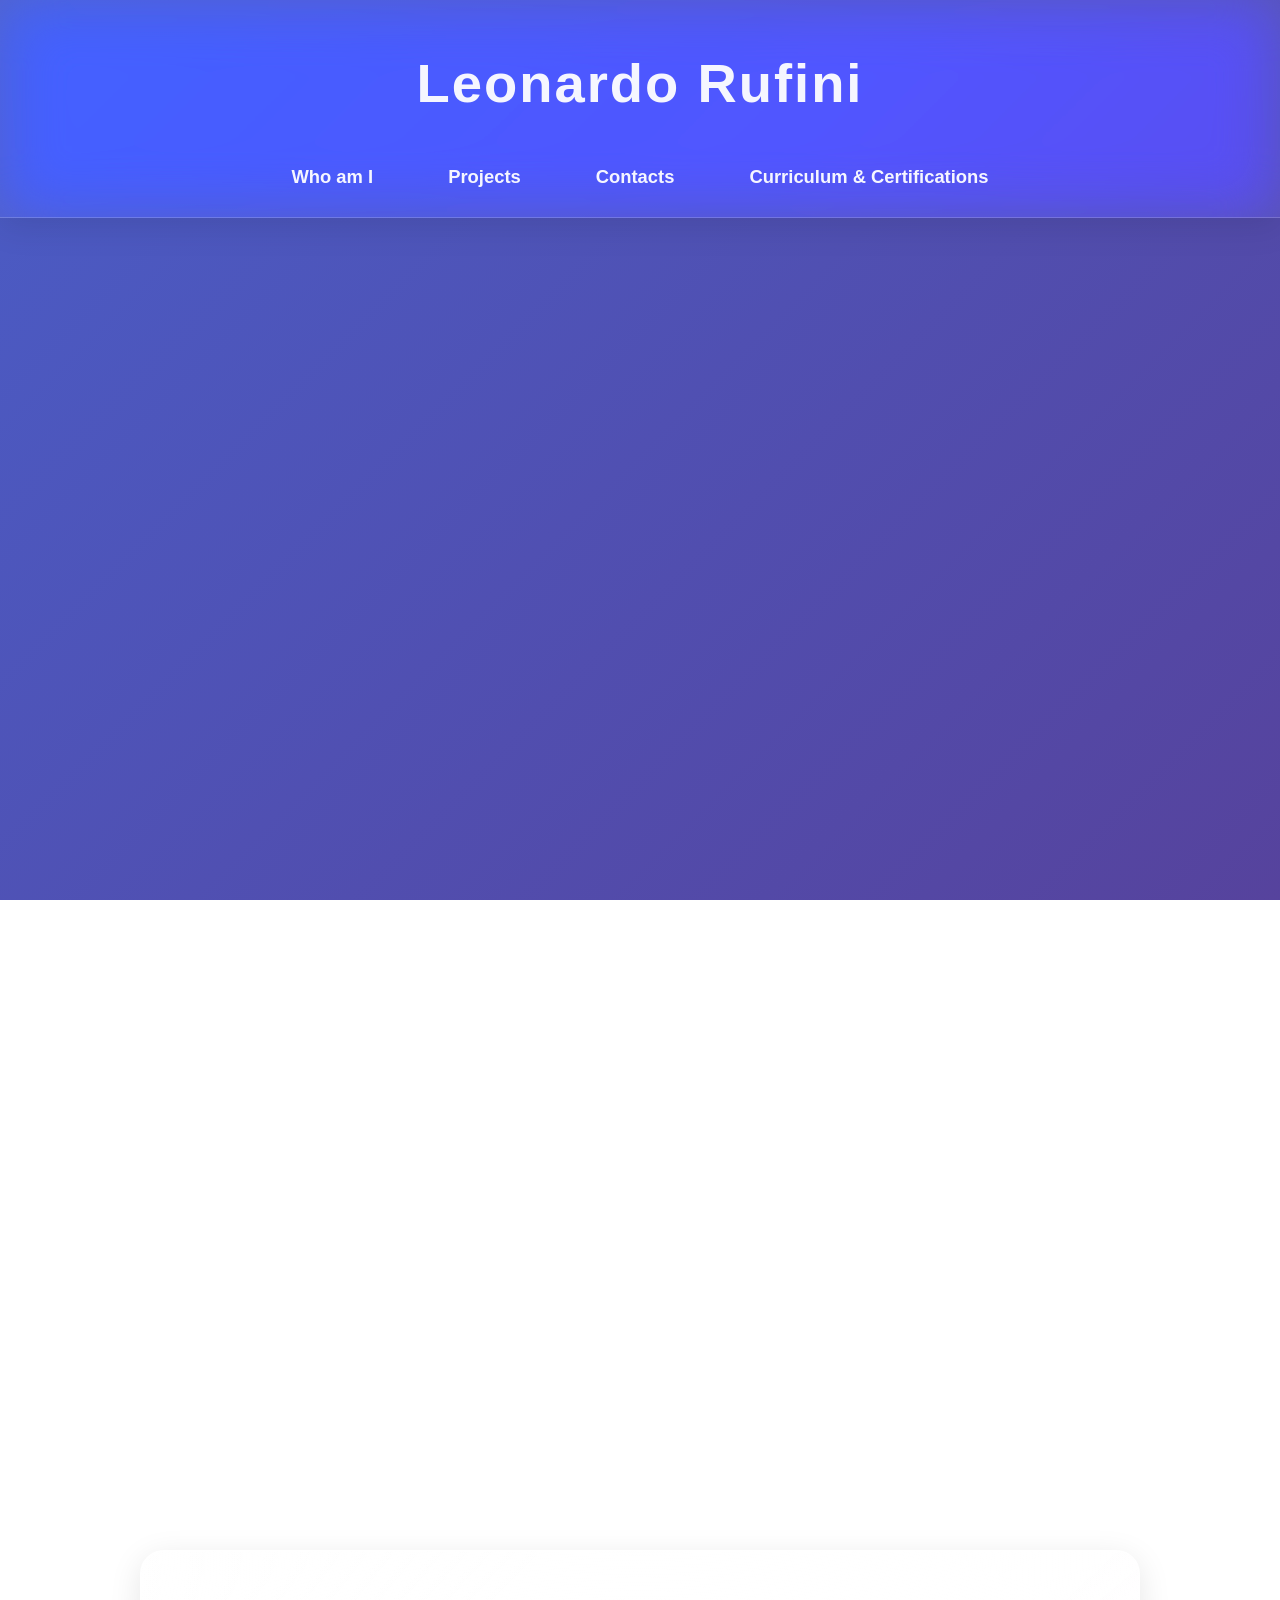
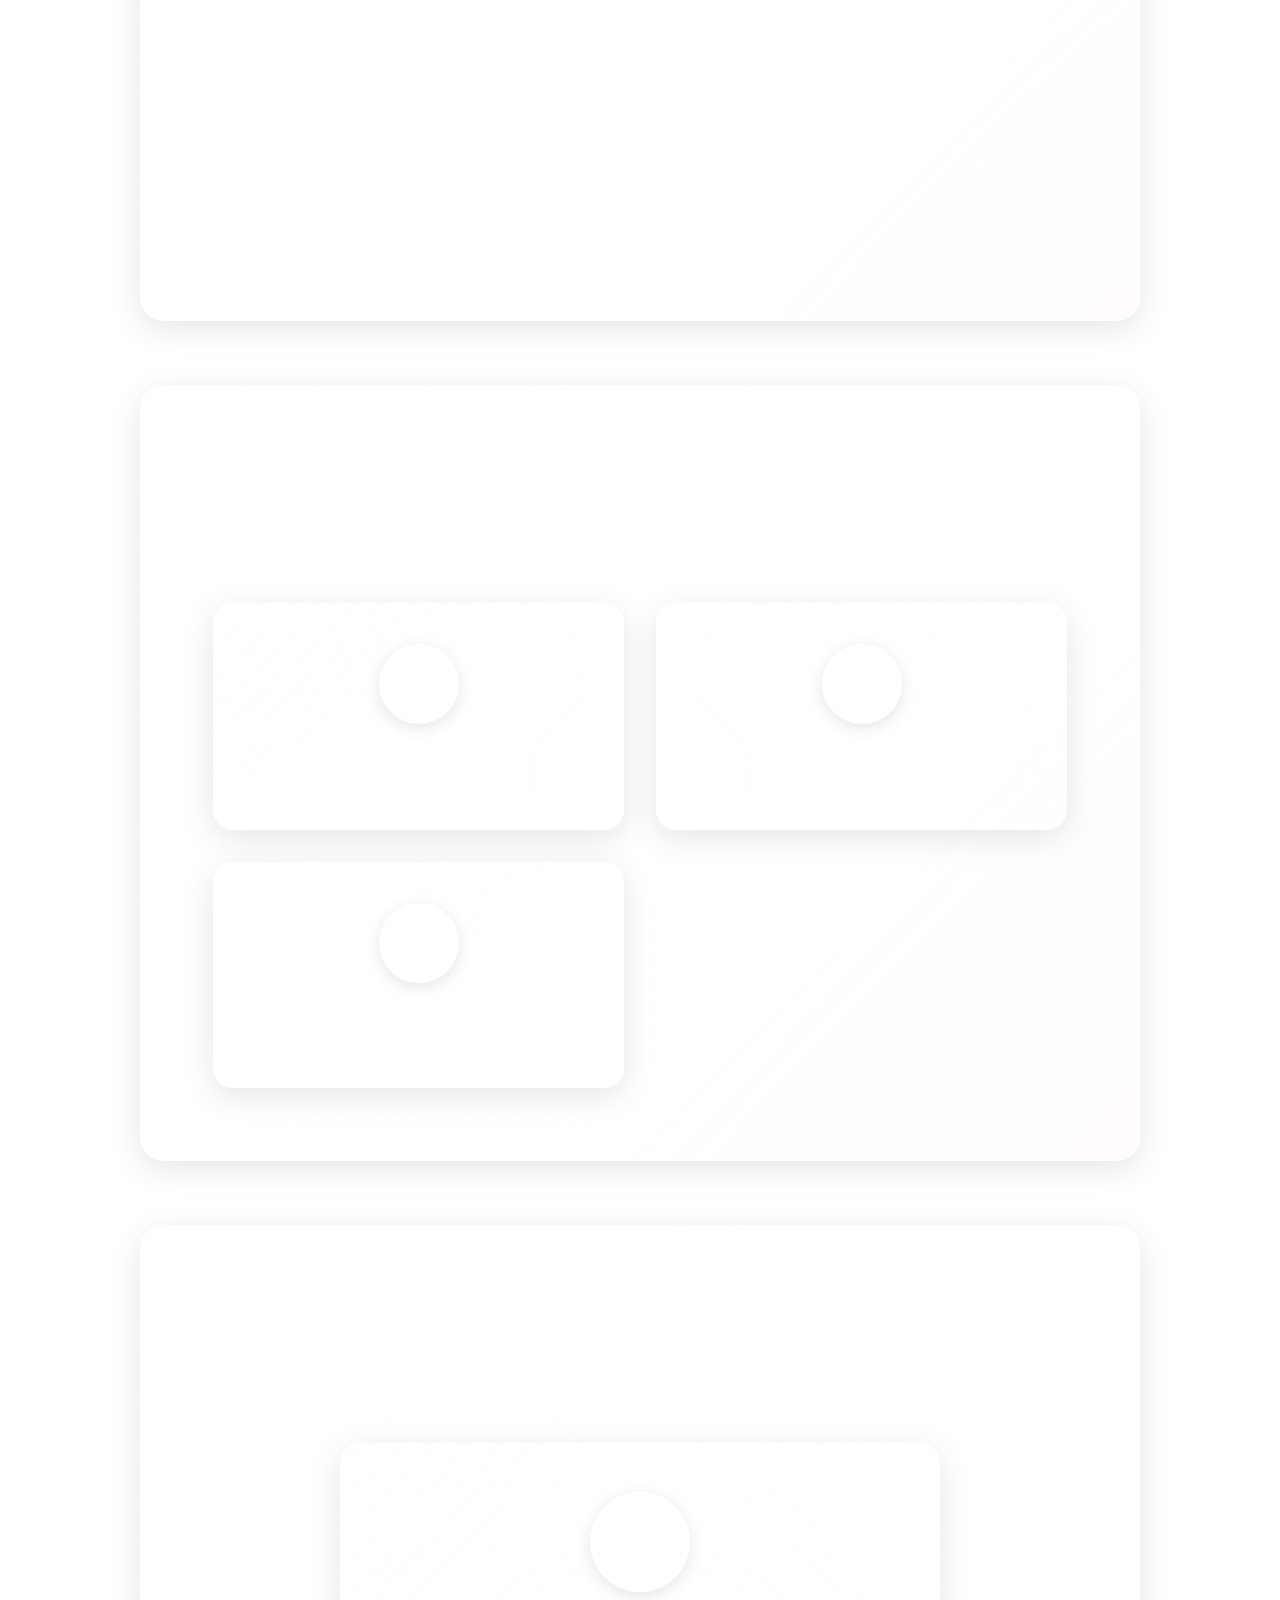
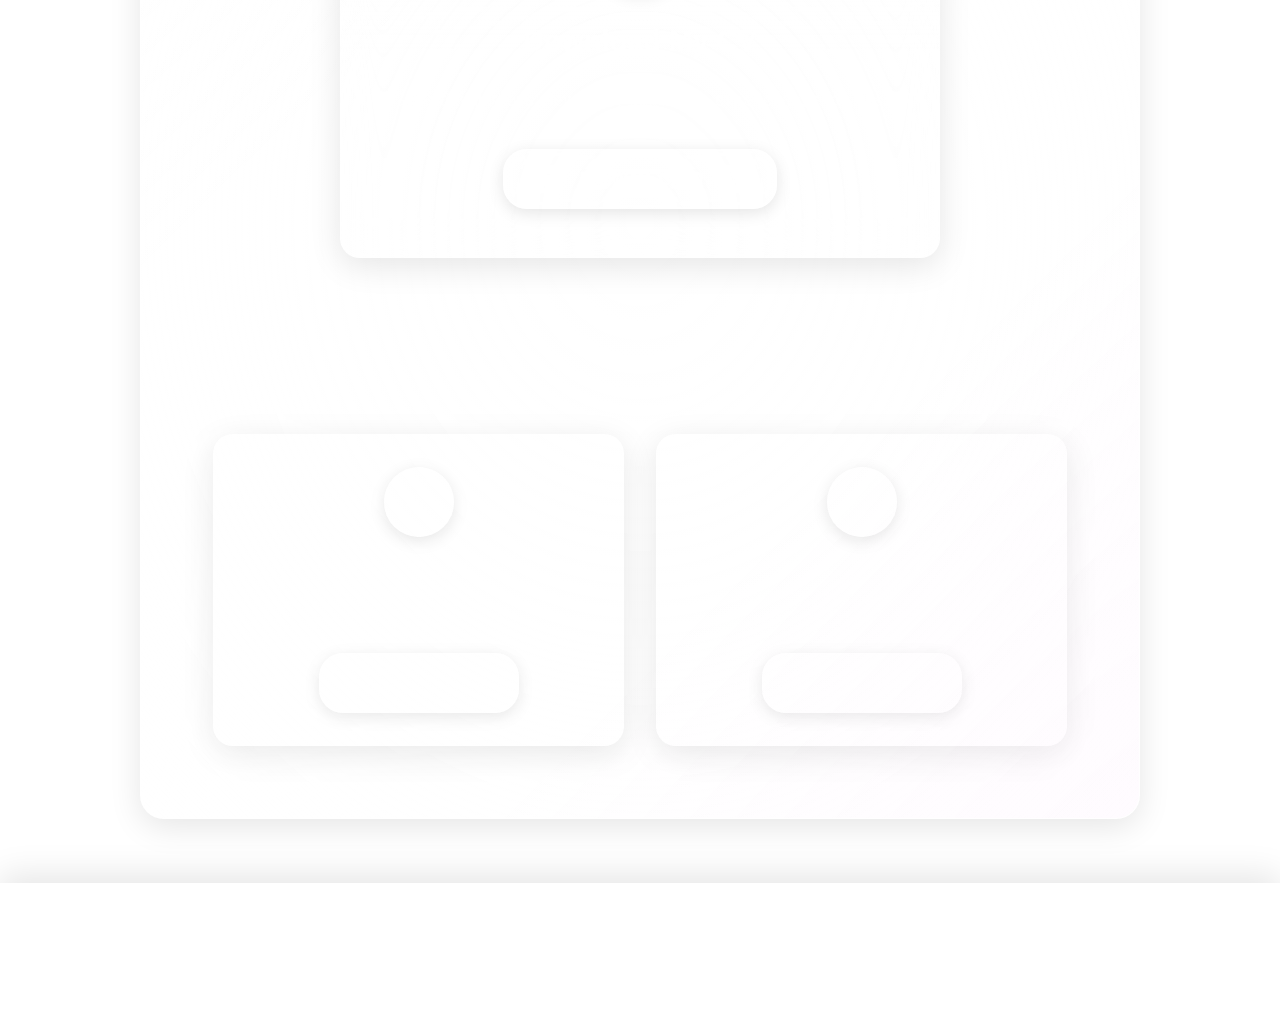
==== index.html @ 66ac9eba "Added website icon." ====
<!DOCTYPE html>
<html lang="it">
<head>
  <meta charset="UTF-8">
  <meta name="viewport" content="width=device-width, initial-scale=1.0">
  <title>Leonardo Rufini</title>
  <link rel="icon" href="./file/Icon.png">
  <!-- Font da Google -->
  <link href="https://fonts.googleapis.com/css2?family=Roboto+Mono:wght@400;500;700&family=Poppins:wght@400;600;700&display=swap" rel="stylesheet">
  <!-- Font Awesome for Icons -->
  <link rel="stylesheet" href="https://cdnjs.cloudflare.com/ajax/libs/font-awesome/6.0.0-beta3/css/all.min.css">



  <!-- Inline CSS -->
  <style>
    /* Apple Liquid Glass Theme CSS Variables */
    :root {
     /* Background gradient - soft blue to purple like iOS */
     --primary-bg: linear-gradient(135deg, #667eea 0%, #764ba2 50%, #f093fb 100%);
     --secondary-bg: rgba(255, 255, 255, 0.1);
     --section-bg: rgba(255, 255, 255, 0.08);
     --card-bg: rgba(255, 255, 255, 0.12);
     --accent-color: rgba(255, 255, 255, 0.95);
     --accent-dark: rgba(255, 255, 255, 0.8);
     --text-light: rgba(255, 255, 255, 0.95);
     --text-muted: rgba(255, 255, 255, 0.7);
     --text-white: rgba(255, 255, 255, 1);
     --border-color: rgba(255, 255, 255, 0.18);
     --border-glow: rgba(255, 255, 255, 0.4);
     --box-shadow: 0 8px 32px rgba(0, 0, 0, 0.1);
     --box-shadow-hover: 0 12px 48px rgba(0, 0, 0, 0.15);
     --glass-highlight: linear-gradient(
       135deg,
       rgba(255, 255, 255, 0.3) 0%,
       rgba(255, 255, 255, 0) 50%,
       rgba(255, 255, 255, 0.1) 100%
     );
     --clickable-hover: linear-gradient(
        270deg,
        #ff0040,
        #ff8000,
        #ffff00,
        #00ff00,
        #00ffff,
        #0080ff,
        #8000ff,
        #ff00ff
      );
     --border-radius-main: 24px;
     --border-radius-card: 20px;
     --transition-speed: 0.3s;
     --animation-duration: 0.7s;
     --stagger-delay: 0.08s;
    }

    * {
      box-sizing: border-box;
    }

    html, body {
      overflow-x: hidden;
      margin: 0;
      scroll-behavior: smooth;
    }

    body {
     font-family: -apple-system, BlinkMacSystemFont, "Helvetica Neue", sans-serif;
      margin: 0;
      line-height: 1.8;
      background: var(--primary-bg);
      background-attachment: fixed;
      color: var(--text-light);
      position: relative;
    }
    
    /* Add animated background particles/gradient */
    body::before {
      content: '';
      position: fixed;
      top: 0;
      left: 0;
      width: 100%;
      height: 100%;
      background: linear-gradient(135deg, #4a5dc7, #5a3a8f, #c94fa0, #4a5dc7);
      background-size: 400% 400%;
      z-index: -1;
      animation: gradientShift 30s ease infinite;
    }
    
    @keyframes gradientShift {
      0% {
        background-position: 0% 50%;
      }
      50% {
        background-position: 100% 50%;
      }
      100% {
        background-position: 0% 50%;
      }
    }
    
    /* Header e Navbar */
    header {
      background: rgba(255, 255, 255, 0.05);
      backdrop-filter: blur(30px) saturate(180%);
      -webkit-backdrop-filter: blur(30px) saturate(180%);
      color: var(--text-light);
      padding: 1.5em 0;
      text-align: center;
      position: sticky;
      top: 0;
      z-index: 1000;
      transition: all 0.4s cubic-bezier(0.4, 0, 0.2, 1);
      display: flex;
      flex-direction: column;
      align-items: center;
      border-bottom: 1px solid var(--border-color);
      box-shadow: 0 8px 32px rgba(0, 0, 0, 0.1);
    }

    /* Header scroll effect */
    header.scrolled {
      background: rgba(255, 255, 255, 0.08);
      backdrop-filter: blur(40px) saturate(200%);
      -webkit-backdrop-filter: blur(40px) saturate(200%);
      padding: 0.8em 0;
      box-shadow: 0 8px 32px rgba(0, 0, 0, 0.15);
      border-bottom: 1px solid var(--border-glow);
    }
    
    header h1 {
      font-family: inherit;
      font-size: 3.4em; /* Even larger, more impactful title */
      margin: 0.2em 0 0.5em 0;
      letter-spacing: 2px;
      color: var(--text-light);
      transition: font-size 0.3s ease, margin 0.3s ease;
    }

    header.scrolled h1 {
        font-size: 2.6em;
    }

    nav {
      width: 100%;
      max-width: 1200px;
    }

    .nav-list {
      list-style: none;
      display: flex;
      justify-content: center;
      gap: 45px; /* More space */
      margin: 0;
      padding: 0;
      flex-wrap: wrap;
    }

    .nav-list li {
      margin: 0;
    }
    
    .nav-list a {
      color: var(--text-light);
      text-decoration: none;
      font-weight: 600;
      font-family: inherit;
      font-size: 1.15em;
      transition: all var(--transition-speed) ease;
      padding: 8px 15px;
      border-radius: var(--border-radius-card);
      position: relative;
    }

    .nav-list a::after {
        content: '';
        position: absolute;
        width: 0;
        height: 2px;
        background: var(--accent-color);
        bottom: 0;
        left: 50%;
        transform: translateX(-50%);
        transition: width var(--transition-speed) ease;
        box-shadow: 0 0 0px transparent;
    }

    .nav-list a:hover::after,
    .nav-list a.active::after {
        width: 100%;
        background: var(--clickable-hover);
        background-size: 1600% 1600%;
        animation: rainbowShift 2s linear infinite;
        box-shadow: 0 0 10px rgba(255, 255, 255, 0.6), 0 0 20px rgba(255, 255, 255, 0.4);
    }

    .nav-list a:hover{
      color: var(--text-light);
      transform: translateY(-3px);
      font-weight: 700;
      /* background-color: var(--accent-deep); Deeper accent background on hover */
      text-decoration: none;
    }

    /* Modern Glass Toggle Button */
    .nav-toggle {
        display: none;
        background: rgba(255, 255, 255, 0.15);
        backdrop-filter: blur(10px);
        -webkit-backdrop-filter: blur(10px);
        border: 1.5px solid rgba(255, 255, 255, 0.3);
        border-radius: 50%;
        cursor: pointer;
        padding: 0;
        z-index: 1001;
        transition: all 0.3s cubic-bezier(0.4, 0, 0.2, 1);
        position: relative;
        width: 50px;
        height: 50px;
        align-items: center;
        justify-content: center;
        box-shadow: 
          0 4px 16px rgba(0, 0, 0, 0.1),
          inset 0 1px 0 rgba(255, 255, 255, 0.3);
    }
    
    .nav-toggle:hover {
        background: rgba(255, 255, 255, 0.25);
        border-color: rgba(255, 255, 255, 0.5);
        transform: scale(1.05);
        box-shadow: 
          0 6px 20px rgba(0, 0, 0, 0.15),
          inset 0 1px 0 rgba(255, 255, 255, 0.4);
    }
    
    /* Icon inside the button */
    .nav-toggle i {
      font-size: 1.4em;
      color: rgba(255, 255, 255, 0.95);
      transition: all 0.3s ease;
    }
    
    /* When nav is active, change icon */
    .nav-toggle.active {
      background: rgba(255, 255, 255, 0.2);
      transform: rotate(90deg);
    }
    
    .nav-toggle.active i:before {
      content: "\f00d"; /* Font Awesome X icon code */
    }
    
    /* Sezioni - Glass Morphism Effect with Soap Bubble */
    section {
      padding: 4.5em;
      max-width: 1000px;
      margin: 2.5em auto;
      margin-top: 5%;
      margin-bottom: 5%;
      
      /* Base glass effect - will be overlaid with gradient */
      background: rgba(255, 255, 255, 0.08);
      backdrop-filter: blur(30px) saturate(180%);
      -webkit-backdrop-filter: blur(30px) saturate(180%);
      
      border-radius: var(--border-radius-main);
      color: var(--text-light);
      position: relative;
      overflow: hidden;
      
      /* Shiny border */
      border: 1.5px solid var(--border-color);
      
      /* Glass highlight overlay */
      box-shadow: 
        0 8px 32px rgba(0, 0, 0, 0.1),
        inset 0 1px 0 rgba(255, 255, 255, 0.3),
        inset 0 -1px 0 rgba(255, 255, 255, 0.1);

      opacity: 0;
      transform: translateY(40px);
      transition: all var(--animation-duration) cubic-bezier(0.4, 0, 0.2, 1);
    }
    
    /* Soap bubble gradient - opaque edges, transparent center - 10/10 INTENSITY */
    section::before {
      content: '';
      position: absolute;
      top: 0;
      left: 0;
      right: 0;
      bottom: 0;
      border-radius: var(--border-radius-main);
      background: radial-gradient(
        ellipse at center,
        rgba(255, 255, 255, 0) 0%,
        rgba(255, 255, 255, 0.02) 20%,
        rgba(255, 255, 255, 0.08) 50%,
        rgba(255, 255, 255, 0.20) 80%,
        rgba(255, 255, 255, 0.35) 100%
      );
      pointer-events: none;
      z-index: 1;
    }
    
    /* Shiny light reflection on the glass - like soap bubble iridescence */
    section::after {
      content: '';
      position: absolute;
      top: -50%;
      left: -50%;
      width: 200%;
      height: 200%;
      background: linear-gradient(
        135deg,
        rgba(255, 255, 255, 0.4) 0%,
        rgba(255, 255, 255, 0.2) 20%,
        transparent 40%,
        transparent 60%,
        rgba(255, 200, 255, 0.15) 80%,
        rgba(200, 220, 255, 0.15) 100%
      );
      border-radius: var(--border-radius-main);
      pointer-events: none;
      opacity: 0.6;
      z-index: 2;
      animation: bubbleShine 8s ease-in-out infinite;
    }
    
    /* Subtle shine animation */
    @keyframes bubbleShine {
      0%, 100% {
        transform: rotate(0deg) scale(1);
        opacity: 0.5;
      }
      50% {
        transform: rotate(5deg) scale(1.05);
        opacity: 0.7;
      }
    }
    
    /* Hover effect for sections */
    section:hover {
      border-color: var(--border-glow);
      box-shadow: 
        0 12px 48px rgba(0, 0, 0, 0.15),
        inset 0 1px 0 rgba(255, 255, 255, 0.4),
        inset 0 -1px 0 rgba(255, 255, 255, 0.2);
      transform: translateY(-5px);
    }
    
    section:hover::after {
      opacity: 0.8;
    }

    section.is-visible {
      opacity: 1;
      transform: translateY(0);
    }

    section h2 {
      font-family: inherit;
      font-size: 2.8em; /* Larger section titles */
      color: var(--accent-color);
      margin-top: 0; /* Ensures consistent top spacing within section */
      margin-bottom: 0.8em;
      border-bottom: 2px solid var(--border-color);
      padding-bottom: 0.6em; /* Slightly more padding */
      position: relative;
      z-index: 3; /* Above bubble effects */
      /* text-shadow: 0 0 10px rgba(255, 0, 8, 0.5); */
    }

    section p {
        font-size: 1.15em;
        margin-bottom: 1.2em;
        line-height: 1.9;
        position: relative;
        z-index: 3; /* Above bubble effects */
    }
    
    #project-list {
      display: grid;
      grid-template-columns: repeat(auto-fit, minmax(300px, 1fr)); /* Responsive min-width */
      gap: 2.2em; /* More space between projects */
      margin-top: 2.5em;
      position: relative;
      z-index: 3; /* Above bubble effects */
    }

    .project {
      background: rgba(255, 255, 255, 0.12);
      backdrop-filter: blur(20px) saturate(180%);
      -webkit-backdrop-filter: blur(20px) saturate(180%);
      padding: 2.2em;
      border-radius: var(--border-radius-card);
      color: var(--text-light);
      
      /* Glass effect with shine */
      border: 1.5px solid var(--border-color);
      box-shadow: 
        0 8px 32px rgba(0, 0, 0, 0.1),
        inset 0 1px 0 rgba(255, 255, 255, 0.2),
        inset 0 -1px 0 rgba(255, 255, 255, 0.1);
      
      transition: all var(--transition-speed) cubic-bezier(0.4, 0, 0.2, 1);
      display: flex;
      flex-direction: column;
      justify-content: space-between;
      position: relative;
      overflow: hidden;

      opacity: 0;
      transform: translateY(25px);
    }
    
    /* Glass highlight for projects */
    .project::before {
      content: '';
      position: absolute;
      top: 0;
      left: 0;
      right: 0;
      height: 50%;
      background: linear-gradient(
        180deg,
        rgba(255, 255, 255, 0.2) 0%,
        rgba(255, 255, 255, 0) 100%
      );
      pointer-events: none;
      border-radius: var(--border-radius-card) var(--border-radius-card) 0 0;
    }

    .project.is-visible {
        opacity: 1;
        transform: translateY(0);
    }

    .project:hover {
      transform: translateY(-10px) scale(1.02);
      border-color: var(--border-glow);
      background: rgba(255, 255, 255, 0.15);
      box-shadow: 
        0 12px 48px rgba(0, 0, 0, 0.15),
        inset 0 1px 0 rgba(255, 255, 255, 0.3),
        inset 0 -1px 0 rgba(255, 255, 255, 0.15);
    }

    .project h3 {
        font-family: inherit;
        font-size: 1.6em; /* Larger project title */
        margin-top: 0;
        margin-bottom: 0.6em;
        color: var(--accent-color);
        transition: color var(--transition-speed) ease;
        word-wrap: break-word; /* Allows long words to break */
        overflow-wrap: break-word; /* Alternative for word-wrap */
        white-space: normal; /* Ensures text wraps normally */
        line-height: 1.3; /* Improves readability of wrapped titles */
    }

    .project h3:hover {
        color: var(--accent-color); /* White on project title hover */
    }

    .project hr {
        border: none;
        border-top: 1px solid rgba(255, 255, 255, 0.15); /* Slightly more visible separator */
        margin: 1.2em 0;
    }

    .project p {
        font-size: 1.05em; /* Slightly larger project description */
        margin-bottom: 1.5em;
        flex-grow: 1;
        color: var(--text-muted); /* Muted text for description */
    }

    .project ul {
      list-style: none;
      padding: 0;
      margin-top: 1.8em; /* More space */
      font-size: 0.98em;
      color: var(--text-light);
      display: flex;
      flex-wrap: wrap;
      gap: 18px; /* More space between items */
    }

    .project ul li {
        background-color: rgba(255, 255, 255, 0.18); /* Brighter background for labels */
        padding: 6px 12px;
        border-radius: 6px;
        font-family: inherit;
        color: var(--text-muted);
    }

    .project ul li strong {
        color: var(--accent-color);
    }
    
    /* Footer - Glass Effect */
    footer {
      text-align: center;
      padding: 2.5em;
      background: rgba(255, 255, 255, 0.05);
      backdrop-filter: blur(30px) saturate(180%);
      -webkit-backdrop-filter: blur(30px) saturate(180%);
      color: var(--text-muted);
      width: 100%;
      margin-top: 3em;
      box-shadow: 0 -8px 32px rgba(0, 0, 0, 0.1);
      border-top: 1px solid var(--border-color);
    }
    
    /* Link repository */
    .project a {
      text-decoration: none;
      color: var(--accent-color);
      transition: color var(--transition-speed) ease;
      font-weight: 700;
    }
    .project a:hover{
      color: var(--accent-color);
      text-decoration: none;
    }

    /* General Links */
    a {
      color: var(--accent-dark);
      text-decoration: none;
      transition: all var(--transition-speed) ease;
    }

    /* Hover: rainbow gradient inside the text itself - EXCEPT contact cards */
    a:hover:not(.contact-card) {
      background: linear-gradient(
        270deg,
        #ff0040,
        #ff8000,
        #ffff00,
        #00ff00,
        #00ffff,
        #0080ff,
        #8000ff,
        #ff00ff
      );
      background-size: 1600% 1600%;
      background-clip: text;
      -webkit-background-clip: text;
      -webkit-text-fill-color: transparent;
      animation: rainbowShift 5s linear infinite;
      text-decoration: none;
    }

    /* Rainbow animation keyframes - CONSOLIDATED */
    @keyframes rainbowShift {
      0% {
        background-position: 0% 50%;
      }
      50% {
        background-position: 100% 50%;
      }
      100% {
        background-position: 0% 50%;
      }
    }

    /* Every Section Links - except contact (handled separately) */
    section#about a,
    section#projects a {
        color: var(--accent-color);
        font-weight: 600;
        font-size: 1.15em;
    }

    section#about a:hover,
    section#projects a:hover {
        color: var(--text-white);
    }

    /* BUTTON BASE STATE - Glass Effect */
    .download-btn {
      display: inline-flex;
      align-items: center;
      padding: 16px 35px;
      background: rgba(255, 255, 255, 0.2);
      backdrop-filter: blur(10px);
      -webkit-backdrop-filter: blur(10px);
      color: var(--text-white);
      font-size: 19px;
      font-weight: 700;
      border: 1.5px solid var(--border-glow);
      border-radius: var(--border-radius-main);
      text-decoration: none;
      transition: all var(--transition-speed) cubic-bezier(0.4, 0, 0.2, 1);
      box-shadow: 
        0 4px 16px rgba(0, 0, 0, 0.1),
        inset 0 1px 0 rgba(255, 255, 255, 0.3);
      cursor: pointer;
      text-transform: uppercase;
      letter-spacing: 1.5px;
      position: relative;
      z-index: 1;
    }

    /* HOVER STATE — rainbow animation */
    .download-btn:hover {
      background: var(--clickable-hover);
      background-size: 1600% 1600%;
      animation: rainbowShift 5s linear infinite;
      transform: translateY(-6px) scale(1.04);
      border-color: rgba(255, 255, 255, 0.5);
      box-shadow: 
        0 8px 24px rgba(0, 0, 0, 0.15),
        inset 0 1px 0 rgba(255, 255, 255, 0.4);
    }

    .download-btn svg {
      margin-right: 14px;
      width: 26px; /* Larger icon */
      height: 26px;
      fill: var(--text-white);
    }

    /* ========== CONTACT SECTION STYLES - COMPLETE REWRITE ========== */
    .contact-grid {
      display: grid;
      grid-template-columns: repeat(auto-fit, minmax(280px, 1fr));
      gap: 2em;
      margin-top: 2em;
      position: relative;
      z-index: 3; /* Above bubble effects */
    }

    /* Contact Card - Base State */
    .contact-card {
      /* Glass morphism background */
      background: rgba(255, 255, 255, 0.12);
      backdrop-filter: blur(20px) saturate(180%);
      -webkit-backdrop-filter: blur(20px) saturate(180%);
      
      /* Layout */
      padding: 2.5em 2em;
      border-radius: var(--border-radius-card);
      text-align: center;
      display: block;
      position: relative;
      overflow: hidden;
      
      /* Border and shadow */
      border: 1.5px solid var(--border-color);
      box-shadow: 
        0 8px 32px rgba(0, 0, 0, 0.1),
        inset 0 1px 0 rgba(255, 255, 255, 0.2),
        inset 0 -1px 0 rgba(255, 255, 255, 0.1);
      
      /* Interaction */
      cursor: pointer;
      text-decoration: none;
      transition: all 0.4s cubic-bezier(0.4, 0, 0.2, 1);
    }
    
    /* Glass highlight overlay */
    .contact-card::before {
      content: '';
      position: absolute;
      top: 0;
      left: 0;
      right: 0;
      height: 50%;
      background: linear-gradient(
        180deg,
        rgba(255, 255, 255, 0.2) 0%,
        rgba(255, 255, 255, 0) 100%
      );
      pointer-events: none;
      border-radius: var(--border-radius-card) var(--border-radius-card) 0 0;
      z-index: 1;
    }

    /* Contact Card - Hover State - SIMPLIFIED */
    .contact-card:hover {
      transform: translateY(-8px);
      border-color: var(--border-glow);
      background: rgba(255, 255, 255, 0.18);
      box-shadow: 
        0 12px 48px rgba(0, 0, 0, 0.15),
        inset 0 1px 0 rgba(255, 255, 255, 0.3),
        inset 0 -1px 0 rgba(255, 255, 255, 0.15);
    }

    /* Contact Icon Circle - Base State */
    .contact-icon {
      /* Layout */
      width: 80px;
      height: 80px;
      margin: 0 auto 1.5em;
      display: flex;
      align-items: center;
      justify-content: center;
      position: relative;
      z-index: 2;
      
      /* Glass effect */
      background: rgba(255, 255, 255, 0.2);
      backdrop-filter: blur(10px);
      -webkit-backdrop-filter: blur(10px);
      border-radius: 50%;
      border: 1px solid var(--border-glow);
      box-shadow: 
        0 4px 16px rgba(0, 0, 0, 0.1),
        inset 0 1px 0 rgba(255, 255, 255, 0.3);
      
      /* Transition */
      transition: all 0.4s cubic-bezier(0.4, 0, 0.2, 1);
    }

    /* Contact Icon Circle - Hover State with rotation */
    .contact-card:hover .contact-icon {
      background: rgba(255, 255, 255, 0.3);
      transform: rotate(360deg) scale(1.05);
      box-shadow: 
        0 8px 24px rgba(0, 0, 0, 0.15),
        inset 0 1px 0 rgba(255, 255, 255, 0.4);
    }

    /* Icon itself - Always visible */
    .contact-icon i {
      font-size: 2.5em;
      color: rgba(255, 255, 255, 0.95);
      transition: all 0.3s ease;
      position: relative;
      z-index: 3;
    }

    /* Contact Card Title - Rainbow effect like other links */
    .contact-card h3 {
      font-size: 1.4em;
      color: var(--accent-color);
      margin: 0;
      font-family: inherit;
      font-weight: 600;
      transition: all 0.3s ease;
      position: relative;
      z-index: 2;
    }
    
    /* Title on hover - rainbow gradient effect */
    .contact-card:hover h3 {
      background: var(--clickable-hover);
      background-size: 1600% 1600%;
      background-clip: text;
      -webkit-background-clip: text;
      -webkit-text-fill-color: transparent;
      animation: rainbowShift 5s linear infinite;
    }

    /* Curriculum Section Styles - Glass Effect */
    .cv-container {
      background: rgba(255, 255, 255, 0.12);
      backdrop-filter: blur(20px) saturate(180%);
      -webkit-backdrop-filter: blur(20px) saturate(180%);
      padding: 3em 2em;
      border-radius: var(--border-radius-card);
      text-align: center;
      border: 1.5px solid var(--border-color);
      box-shadow: 
        0 8px 32px rgba(0, 0, 0, 0.1),
        inset 0 1px 0 rgba(255, 255, 255, 0.2),
        inset 0 -1px 0 rgba(255, 255, 255, 0.1);
      max-width: 600px;
      margin: 2em auto 0;
      position: relative;
      overflow: hidden;
      z-index: 3; /* Above bubble effects */
    }
    
    /* Glass highlight */
    .cv-container::before {
      content: '';
      position: absolute;
      top: 0;
      left: 0;
      right: 0;
      height: 50%;
      background: linear-gradient(
        180deg,
        rgba(255, 255, 255, 0.2) 0%,
        rgba(255, 255, 255, 0) 100%
      );
      pointer-events: none;
      border-radius: var(--border-radius-card) var(--border-radius-card) 0 0;
    }

    .cv-icon {
      width: 100px;
      height: 100px;
      margin: 0 auto 1.5em;
      background: rgba(255, 255, 255, 0.2);
      backdrop-filter: blur(10px);
      -webkit-backdrop-filter: blur(10px);
      border-radius: 50%;
      display: flex;
      align-items: center;
      justify-content: center;
      transition: all var(--transition-speed) ease;
      animation: pulse 2s ease-in-out infinite;
      border: 1px solid var(--border-glow);
      box-shadow: 
        0 4px 16px rgba(0, 0, 0, 0.1),
        inset 0 1px 0 rgba(255, 255, 255, 0.3);
      position: relative;
      z-index: 1;
    }

    .cv-icon i {
      font-size: 3em;
      color: var(--text-white);
    }

    .cv-container h3 {
      font-size: 1.8em;
      color: var(--accent-color);
      margin: 0 0 0.5em 0;
      font-family: inherit;
    }

    .cv-container p {
      font-size: 1.1em;
      color: var(--text-muted);
      margin-bottom: 2em;
      line-height: 1.6;
    }

    /* Certifications Section Styles */
    .certifications-container {
      margin-top: 3em;
      padding-top: 2em;
      border-top: 1px solid var(--border-color);
    }

    .certifications-container h3 {
      font-size: 1.8em;
      color: var(--accent-color);
      margin: 0 0 1.5em 0;
      text-align: center;
      font-family: inherit;
    }

    .cert-grid {
      display: grid;
      grid-template-columns: repeat(auto-fit, minmax(280px, 1fr));
      gap: 2em;
      max-width: 900px;
      margin: 0 auto;
    }

    .cert-card {
      background: rgba(255, 255, 255, 0.12);
      backdrop-filter: blur(20px) saturate(180%);
      -webkit-backdrop-filter: blur(20px) saturate(180%);
      padding: 2em 1.5em;
      border-radius: var(--border-radius-card);
      text-align: center;
      border: 1.5px solid var(--border-color);
      box-shadow: 
        0 8px 32px rgba(0, 0, 0, 0.1),
        inset 0 1px 0 rgba(255, 255, 255, 0.2),
        inset 0 -1px 0 rgba(255, 255, 255, 0.1);
      position: relative;
      overflow: hidden;
      transition: all var(--transition-speed) ease;
    }

    .cert-card:hover {
      transform: translateY(-8px);
      border-color: var(--border-glow);
      box-shadow: 
        0 12px 48px rgba(0, 0, 0, 0.15),
        inset 0 1px 0 rgba(255, 255, 255, 0.3);
    }

    .cert-icon {
      width: 70px;
      height: 70px;
      margin: 0 auto 1em;
      background: rgba(255, 255, 255, 0.2);
      backdrop-filter: blur(10px);
      -webkit-backdrop-filter: blur(10px);
      border-radius: 50%;
      display: flex;
      align-items: center;
      justify-content: center;
      transition: all var(--transition-speed) ease;
      border: 1px solid var(--border-glow);
      box-shadow: 
        0 4px 16px rgba(0, 0, 0, 0.1),
        inset 0 1px 0 rgba(255, 255, 255, 0.3);
    }

    .cert-icon i {
      font-size: 2em;
      color: var(--text-white);
    }

    .cert-card h4 {
      font-size: 1.3em;
      color: var(--accent-color);
      margin: 0 0 0.5em 0;
      font-family: inherit;
    }

    .cert-card p {
      font-size: 1em;
      color: var(--text-muted);
      margin-bottom: 1.5em;
      line-height: 1.4;
    }

    .cert-card .download-btn {
      display: flex;
      justify-content: center;
      width: 100%;
      max-width: 200px;
      margin: 0 auto;
    }

    /* About Section Styles */
    .about-container {
      margin-top: 2em;
    }

    .about-intro {
      display: flex;
      align-items: center;
      gap: 2em;
      margin-bottom: 2.5em;
      padding-bottom: 2em;
      position: relative;
      z-index: 3; /* Above bubble effects */
      /* border-bottom: 1px solid var(--border-color); */
    }

    .about-icon {
      width: 100px;
      height: 100px;
      min-width: 100px;
      background: rgba(255, 255, 255, 0.2);
      backdrop-filter: blur(10px);
      -webkit-backdrop-filter: blur(10px);
      border-radius: 50%;
      display: flex;
      align-items: center;
      justify-content: center;
      border: 1px solid var(--border-glow);
      box-shadow: 
        0 4px 16px rgba(0, 0, 0, 0.1),
        inset 0 1px 0 rgba(255, 255, 255, 0.3);
    }

    .about-icon i {
      font-size: 3em;
      color: var(--text-white);
    }

    .about-text h3 {
      font-size: 2em;
      color: var(--accent-color);
      margin: 0 0 0.3em 0;
      font-family: inherit;
    }

    .about-subtitle {
      font-size: 1.1em;
      color: var(--text-muted);
      margin: 0;
      font-style: italic;
    }

    .about-content {
      margin-bottom: 3em;
    }

    .about-content p {
      font-size: 1.15em;
      line-height: 1.9;
      margin-bottom: 1.5em;
    }

    .about-content strong {
      color: var(--accent-color);
      font-weight: 600;
    }

    .about-highlights {
      display: grid;
      grid-template-columns: repeat(auto-fit, minmax(250px, 1fr));
      gap: 1.5em;
      margin-top: 2em;
      position: relative;
      z-index: 3; /* Above bubble effects */
    }

    .highlight-card {
      background: rgba(255, 255, 255, 0.12);
      backdrop-filter: blur(20px) saturate(180%);
      -webkit-backdrop-filter: blur(20px) saturate(180%);
      padding: 2em 1.5em;
      border-radius: var(--border-radius-card);
      text-align: center;
      border: 1.5px solid var(--border-color);
      transition: all var(--transition-speed) cubic-bezier(0.4, 0, 0.2, 1);
      box-shadow: 
        0 8px 32px rgba(0, 0, 0, 0.1),
        inset 0 1px 0 rgba(255, 255, 255, 0.2),
        inset 0 -1px 0 rgba(255, 255, 255, 0.1);
      position: relative;
      overflow: hidden;
    }
    
    /* Glass highlight */
    .highlight-card::before {
      content: '';
      position: absolute;
      top: 0;
      left: 0;
      right: 0;
      height: 50%;
      background: linear-gradient(
        180deg,
        rgba(255, 255, 255, 0.2) 0%,
        rgba(255, 255, 255, 0) 100%
      );
      pointer-events: none;
      border-radius: var(--border-radius-card) var(--border-radius-card) 0 0;
    }

    .highlight-card:hover {
      transform: translateY(-5px);
      border-color: var(--border-glow);
      background: rgba(255, 255, 255, 0.18);
      box-shadow: 
        0 12px 48px rgba(0, 0, 0, 0.15),
        inset 0 1px 0 rgba(255, 255, 255, 0.3),
        inset 0 -1px 0 rgba(255, 255, 255, 0.15);
    }

    .highlight-card i {
      font-size: 2.5em;
      color: var(--text-white);
      margin-bottom: 0.5em;
      display: block;
      position: relative;
      z-index: 1;
      filter: drop-shadow(0 2px 4px rgba(0, 0, 0, 0.1));
    }

    .highlight-card h4 {
      font-size: 1.3em;
      color: var(--text-light);
      margin: 0.5em 0;
      font-family: inherit;
    }

    .highlight-card p {
      font-size: 1em;
      color: var(--text-muted);
      margin: 0.5em 0 0 0;
      line-height: 1.6;
    }

    .highlight-card span {
      font-size: 0.9em;
      color: var(--accent-color);
      font-weight: 600;
    }

    /* Responsive adjustments */
    @media (max-width: 900px) {
        section {
            padding: 3.5em 2.5em;
            margin: 2.5em auto; /* Reduced margin */
        }
        header h1 {
            font-size: 2.8em;
        }
        section h2 {
            font-size: 2.4em;
        }
        .project {
            padding: 1.8em;
        }
        #project-list {
            gap: 1.8em;
        }
    }

    @media (max-width: 768px) {
      /* Prevent all scrolling when mobile nav is open */
      body.nav-active {
        overflow: hidden;
        position: fixed;
        width: 100%;
        height: 100%;
      }
      
      header {
          flex-direction: row;
          justify-content: space-between;
          padding: 1em 1.5em;
          align-items: center;
      }
      header h1 {
        font-size: 2.2em;
        margin: 0;
      }
      header.scrolled h1 {
        font-size: 2em;
      }

      .nav-toggle {
        display: flex !important; /* Show only on smartphone */
        z-index: 1003; /* Ensure button stays above nav */
      }

      nav {
        position: fixed; /* Keep nav fixed to cover viewport */
        top: 0;
        left: 0;
        width: 100vw;
        height: 100vh;
        background: rgba(30, 20, 60, 0.98); /* Darker background */
        backdrop-filter: blur(40px) saturate(180%); /* Stronger frosted glass effect */
        -webkit-backdrop-filter: blur(40px) saturate(180%); /* Safari support */
        display: flex;
        align-items: center;
        justify-content: center;
        transform: translateX(100%);
        transition: transform 0.4s ease-in-out;
        z-index: 1001;
        overflow: hidden; /* Prevent scrolling within nav */
        -webkit-overflow-scrolling: auto;
      }
      nav.active {
        transform: translateX(0);
      }

      .nav-list {
        flex-direction: column;
        gap: 25px;
        font-size: 1em;
        padding: 20px;
        margin: 0;
        text-align: center;
      }
      .nav-list a {
          font-size: 1.8em; /* Even larger links for better touch target */
          padding: 18px 30px;
          color: var(--text-light); /* Use theme text color for mobile nav links */
          display: block;
          width: 100%;
      }
      .nav-list a:hover {
        color: var(--accent-color); /* Accent color on hover */
      }
      .nav-list a::after {
          height: 3px;
          background: var(--accent-color); /* Accent color for underline */
      }
      .nav-list a.active::after {
          background: var(--accent-color); /* Accent color underline for active mobile link */
      }


      section {
        padding: 2em 1.2em;
        margin: 1.5em 1em; /* More horizontal margin to show background */
      }
      section h2 {
        font-size: 2em;
        padding-bottom: 0.5em;
      }
      section p {
        font-size: 1em;
      }
      #project-list {
        grid-template-columns: 1fr;
        gap: 1.2em;
        margin: 1.5em 0; /* Better centering */
        padding: 0 0.5em; /* Add horizontal padding */
      }
      .project {
        margin-top: 1%;
        margin-bottom: 1%;
        padding: 1.2em;
        margin-left: auto;   
        margin-right: auto;  
        max-width: 90%;      
        min-width: 280px;    
      }
      .project h3 {
        font-size: 1.2em; /* Smaller to prevent overflow */
        line-height: 1.3; /* Better line spacing */
        word-wrap: break-word; /* Prevent overflow */
        overflow-wrap: break-word; /* Additional overflow protection */
      }
      .project p {
        font-size: 0.9em;
        line-height: 1.4; /* Better readability */
      }
      .project ul li {
        font-size: 0.9em;
        padding: 4px 8px;
      }
      .download-btn {
          padding: 14px 25px;
          font-size: 17px;
      }
      .download-btn svg {
          width: 22px;
          height: 22px;
      }
      .contact-grid {
        grid-template-columns: 1fr;
        gap: 1.5em;
      }
      .contact-card {
        padding: 2em 1.5em;
      }
      .contact-icon {
        width: 70px;
        height: 70px;
      }
      .contact-icon i {
        font-size: 2em;
      }
      .cv-container {
        padding: 2em 1.5em;
        margin: 1.5em auto 0;
      }
      .cv-icon {
        width: 80px;
        height: 80px;
      }
      .cv-icon i {
        font-size: 2.5em;
      }
      .cv-container h3 {
        font-size: 1.5em;
      }
      .cv-container p {
        font-size: 1em;
      }
      
      .cert-grid {
        grid-template-columns: 1fr;
        gap: 1.5em;
        padding: 0 0.5em;
      }
      
      .cert-card {
        padding: 1.5em 1em;
      }
      
      .cert-icon {
        width: 60px;
        height: 60px;
      }
      
      .cert-icon i {
        font-size: 1.8em;
      }
      
      .cert-card h4 {
        font-size: 1.2em;
      }
      
      .cert-card p {
        font-size: 0.95em;
      }
      .about-intro {
        flex-direction: column;
        text-align: center;
        gap: 1.5em;
      }z
      .about-icon {
        width: 80px;
        height: 80px;
        min-width: 80px;
      }
      .about-icon i {
        font-size: 2.5em;
      }
      .about-text h3 {
        font-size: 1.6em;
      }
      .about-subtitle {
        font-size: 1em;
      }
      .about-highlights {
        grid-template-columns: 1fr;
        gap: 1.2em;
      }
      .highlight-card {
        padding: 1.5em 1em;
      }
      .highlight-card i {
        font-size: 2em;
      }
      .highlight-card h4 {
        font-size: 1.2em;
      }
    }

    @keyframes pulse {
      0%, 100% {
        transform: scale(1);
        box-shadow: 
          0 4px 16px rgba(0, 0, 0, 0.1),
          0 0 0 0 rgba(255, 255, 255, 0.7),
          inset 0 1px 0 rgba(255, 255, 255, 0.3);
      }
      50% {
        transform: scale(1.05);
        box-shadow: 
          0 8px 24px rgba(0, 0, 0, 0.15),
          0 0 0 20px rgba(255, 255, 255, 0),
          inset 0 1px 0 rgba(255, 255, 255, 0.4);
      }
    }

  </style>
  
</head>
<body>
  <!-- Header e Navbar -->
  <header>
    <h1>Leonardo Rufini</h1>
    <button class="nav-toggle" aria-label="Toggle navigation">
      <i class="fas fa-bars"></i>
    </button>
    <nav>
      <ul class="nav-list">
        <li><a href="#about">Who am I</a></li>
        <li><a href="#projects">Projects</a></li>
        <li><a href="#contact">Contacts</a></li>
        <li><a href="#curriculum">Curriculum & Certifications</a></li>
      </ul>
    </nav>
  </header>

  <!-- Sezione Chi Sono -->
  <section id="about" class="animated-section">
    <h2>About me</h2>
    
    <div class="about-container">
      <div class="about-intro">
        <div class="about-icon">
          <i class="fas fa-user-graduate"></i>
        </div>
        <div class="about-text">
          <h3>Hi! I'm Leonardo Rufini</h3>
          <p class="about-subtitle">Engineer in computer science</p>
        </div>
      </div>

      <div class="about-content">
        <p>I graduated with a bachelor's degree in Engineering in Computer Science at <b>Sapienza University</b> in Rome, 
          and I am now pursuing my Master's degree in Engineering in Computer Science.</p>
        
        <p>My main interests include <b>cryptography</b> and <b>blockchain technology</b>. 
          In 2024, I had the honor of participating in <a href="https://cyberchallenge.it" target="_blank" rel="noopener noreferrer">Cyberchallenge</a>
          with the Sapienza team, which won the national competition. This experience gave me the opportunity to deal with <b> practical hacking </b>challenges and further deepened my passion for cybersecurity.</p>
        
        <p>
          In 2025, I took part in the <a href="https://www.decifris.it/ixh25" target="_blank" rel="noopener noreferrer">IXH-25 Hackathon</a> and won the first place in the cryptography track.
        </p>

        <p> I am currently studying and enjoying advanced cryptography and blockchain, and trying to master Zero Knowledge cryptographical techniques.</p>
      </div>

      <div class="about-highlights">
        <div class="highlight-card">
          <i class="fas fa-graduation-cap"></i>
          <h4>Education</h4>
          <p>Eng in Computer Science<br><span>Sapienza University, Rome</span></p>
        </div>
        <div class="highlight-card">
          <i class="fas fa-shield-alt"></i>
          <h4>Specialization</h4>
          <p>Cryptography & Security<br><span>Zero Knowledge Proofs</span></p>
        </div>
        <div class="highlight-card">
          <i class="fas fa-trophy"></i>
          <h4>Achievements</h4>
          <p>Cyberchallenge 2024<br><span>Sapienza Team Member</span></p>
          <p>IXH-25 Hackathon Winner<br><span>UniTn3 Team</span></p>
        </div>
      </div>
    </div>
  </section>

  <!-- Sezione Progetti -->
  <section id="projects" class="animated-section">
    <h2>Projects on Github</h2>
    <div id="project-list">
      <p style="color: var(--text-light);">Loading Github projects ...</p>
    </div>
    </section>

    <!-- Sezione Contatti -->
    <!-- Sezione Contatti -->
    <section id="contact" class="animated-section">
    <h2>Contact me</h2>
    
    <div class="contact-grid">
      <a href="mailto:leo.rufini.459@gmail.com" class="contact-card">
        <div class="contact-icon">
          <i class="fas fa-envelope"></i>
        </div>
        <h3>Email</h3>
      </a>

      <a href="https://github.com/pennyw1ze" target="_blank" rel="noopener noreferrer" class="contact-card">
        <div class="contact-icon">
          <i class="fab fa-github"></i>
        </div>
        <h3>GitHub</h3>
      </a>

      <a href="https://www.linkedin.com/in/leonardo-rufini-217700335?utm_source=share&utm_campaign=share_via&utm_content=profile&utm_medium=android_app" target="_blank" rel="noopener noreferrer" class="contact-card">
        <div class="contact-icon">
          <i class="fab fa-linkedin"></i>
        </div>
        <h3>LinkedIn</h3>
      </a>
    </div>
    </section>

    <section id="curriculum" class="animated-section">
    <h2>Curriculum & Certifications</h2>
    <div class="cv-container">
      <div class="cv-icon">
        <i class="fas fa-file-pdf"></i>
      </div>
      <h3>Download My CV</h3>
      <p>Get a detailed overview of my education, experience, and skills.</p>
      <button type="button" class="download-btn" onclick="downloadCV()">
        <svg xmlns="http://www.w3.org/2000/svg" viewBox="0 0 24 24">
          <path d="M5 20h14v-2H5v2zm7-18l-5.5 5.5h4v6h3v-6h4L12 2z"/>
        </svg>
        Download CV
      </button>
    </div>
    
    <div class="certifications-container">
      <h3>Certifications & Attestations</h3>
      <div class="cert-grid">
        <div class="cert-card">
          <div class="cert-icon">
            <i class="fas fa-trophy"></i>
          </div>
          <h4>IXH-25 Hackathon Winner</h4>
          <p>Winner certificate - UniTn3 Team</p>
          <button type="button" class="download-btn" onclick="downloadFile('file/IXH25-winners-UniTn3-Rufini.docx.pdf', 'IXH25-Winner-Certificate.pdf')">
            <svg xmlns="http://www.w3.org/2000/svg" viewBox="0 0 24 24">
              <path d="M5 20h14v-2H5v2zm7-18l-5.5 5.5h4v6h3v-6h4L12 2z"/>
            </svg>
            Download
          </button>
        </div>
        
        <div class="cert-card">
          <div class="cert-icon">
            <i class="fas fa-shield-alt"></i>
          </div>
          <h4>Cyberchallenge 2024</h4>
          <p>Local competition attestation</p>
          <button type="button" class="download-btn" onclick="downloadFile('file/CCIT2024 - Attestato gara locale - RUFINI Leonardo.pdf', 'Cyberchallenge2024-Attestation.pdf')">
            <svg xmlns="http://www.w3.org/2000/svg" viewBox="0 0 24 24">
              <path d="M5 20h14v-2H5v2zm7-18l-5.5 5.5h4v6h3v-6h4L12 2z"/>
            </svg>
            Download
          </button>
        </div>
      </div>
    </div>
    
    <script>
      function downloadCV() {
        const link = document.createElement('a');
        link.href = "file/CV.pdf";
        link.download = "Leonardo_Rufini_CV.pdf";
        link.click();
      }
      
      function downloadFile(filepath, filename) {
        const link = document.createElement('a');
        link.href = filepath;
        link.download = filename;
        link.click();
      }
    </script> 
    </section>

    <!-- Footer -->
    <footer>
    <p>&copy; 2026 Leonardo Rufini</p>
    </footer>

    <!-- Script per caricare dinamicamente i progetti da GitHub e animazioni -->
  <script>
    document.addEventListener("DOMContentLoaded", function() {
      // --- Mobile Navigation Toggle ---
      const navToggle = document.querySelector('.nav-toggle');
      const nav = document.querySelector('nav');
      const navLinks = document.querySelectorAll('.nav-list a');
      const body = document.body; // Reference to the body element

      navToggle.addEventListener('click', () => {
        nav.classList.toggle('active');
        navToggle.classList.toggle('active'); // Toggle class on button for custom icon animation
        body.classList.toggle('nav-active'); // Toggle class on body to prevent scroll
        
        // --- FIX 1: Re-evaluate active link after nav state change ---
        // When closing, allow a brief moment for layout to settle before updating
        if (!nav.classList.contains('active')) {
            setTimeout(updateActiveNavLink, 50); 
        }
      });

      navLinks.forEach(link => {
        link.addEventListener('click', () => {
          if (nav.classList.contains('active')) {
            nav.classList.remove('active');
            navToggle.classList.remove('active'); // Remove class from button
            body.classList.remove('nav-active'); // Remove class from body
            // --- FIX 1: Ensure active link is updated immediately after closing nav ---
            setTimeout(updateActiveNavLink, 50); 
          }
        });
      });


      // --- GitHub Projects Loading ---
      const apiURL = "https://api.github.com/users/pennyw1ze/repos";
      
      fetch(apiURL)
        .then(response => response.json())
        .then(data => {
          const projectList = document.getElementById("project-list");
          projectList.innerHTML = ""; // Clear the container
          
          data.sort((a, b) => new Date(b.updated_at) - new Date(a.updated_at));
          
          data.forEach(repo => {
            const projectDiv = document.createElement("div");
            projectDiv.className = "project";
            projectDiv.innerHTML = `
                <h3><a href="${repo.html_url}" target="_blank" rel="noopener noreferrer">${repo.name}</a></h3>
                <hr>
                <p>${repo.description ? repo.description : "No description provided."}</p>
                <ul>
                  <li><strong>Language:</strong> ${repo.language ? repo.language : "N/A"}</li>
                  <li><strong><i class="fas fa-star"></i> Stars:</strong> ${repo.stargazers_count}</li>
                  <li><strong><i class="fas fa-eye"></i> Watchers:</strong> ${repo.watchers_count}</li>
                </ul>
              `;
            projectList.appendChild(projectDiv);
          });

          // After projects are loaded, observe them for animations
          const projectCards = document.querySelectorAll('.project');
          projectCards.forEach((card, index) => {
              cardObserver.observe(card); // Use the new cardObserver
              // Removed the individual transitionDelay for consistent animation speed
              // card.style.transitionDelay = `${index * parseFloat(getComputedStyle(document.documentElement).getPropertyValue('--stagger-delay'))}s`; 
          });

        })
        .catch(error => {
          console.error("Errore durante il caricamento dei progetti:", error);
          document.getElementById("project-list").innerHTML = "<p style=\"color: var(--text-light);\">Failed to load projects from GitHub. Please try again later.</p>";
        });

      // --- Persistent Scroll Animations (Intersection Observer) ---
      const animatedSections = document.querySelectorAll('.animated-section');
      
      const observerOptions = {
        root: null, /* viewport */
        rootMargin: '0px',
        threshold: 0.1 /* Trigger when 10% of the element is visible */
      };

      const sectionObserver = new IntersectionObserver((entries) => {
        entries.forEach(entry => {
          if (entry.isIntersecting) {
            entry.target.classList.add('is-visible');
          } else {
            entry.target.classList.remove('is-visible'); // Remove class when out of view
          }
        });
      }, observerOptions);

      animatedSections.forEach(section => {
        sectionObserver.observe(section);
      });

      const cardObserver = new IntersectionObserver((entries) => {
        entries.forEach(entry => {
          if (entry.isIntersecting) {
            entry.target.classList.add('is-visible');
          } else {
            entry.target.classList.remove('is-visible');
          }
        });
      }, {
        root: null,
        rootMargin: '0px',
        threshold: 0.2 // Slightly higher threshold for cards
      });

      // --- Header Scroll Effect ---
      const header = document.querySelector('header');
      window.addEventListener('scroll', () => {
        if (window.scrollY > 50) {
          header.classList.add('scrolled');
        } else {
          header.classList.remove('scrolled');
        }
        updateActiveNavLink(); // Update active nav link on scroll
      });

      // --- Active Navigation Link on Scroll ---
      function updateActiveNavLink() {
        // --- FIX 1: Prevent active link update when mobile nav is open ---
        if (nav.classList.contains('active')) {
            return; 
        }

        let currentActive = '';
        // Using Array.from to iterate over NodeList with forEach
        Array.from(animatedSections).reverse().forEach(section => { // Reverse to correctly pick top-most visible
          const sectionTop = section.offsetTop;
          // Offset by header height for better accuracy
          if (window.scrollY >= sectionTop - header.clientHeight - 30) { // Increased offset
            currentActive = section.getAttribute('id');
            return; // Exit loop once the first visible section (from bottom up) is found
          }
        });

        navLinks.forEach(a => {
          a.classList.remove('active');
          if (a.href.includes(currentActive) && currentActive !== '') { // Ensure currentActive is not empty
            a.classList.add('active');
          }
        });
      }

      // Initial call to set active link and handle potential immediate visibility
      updateActiveNavLink();
      // Ensure animations trigger for elements visible on page load
      animatedSections.forEach(section => {
        if (section.getBoundingClientRect().top < window.innerHeight && section.getBoundingClientRect().bottom > 0) {
          section.classList.add('is-visible');
        }
      });
    });
  </script>

</body>
</html>
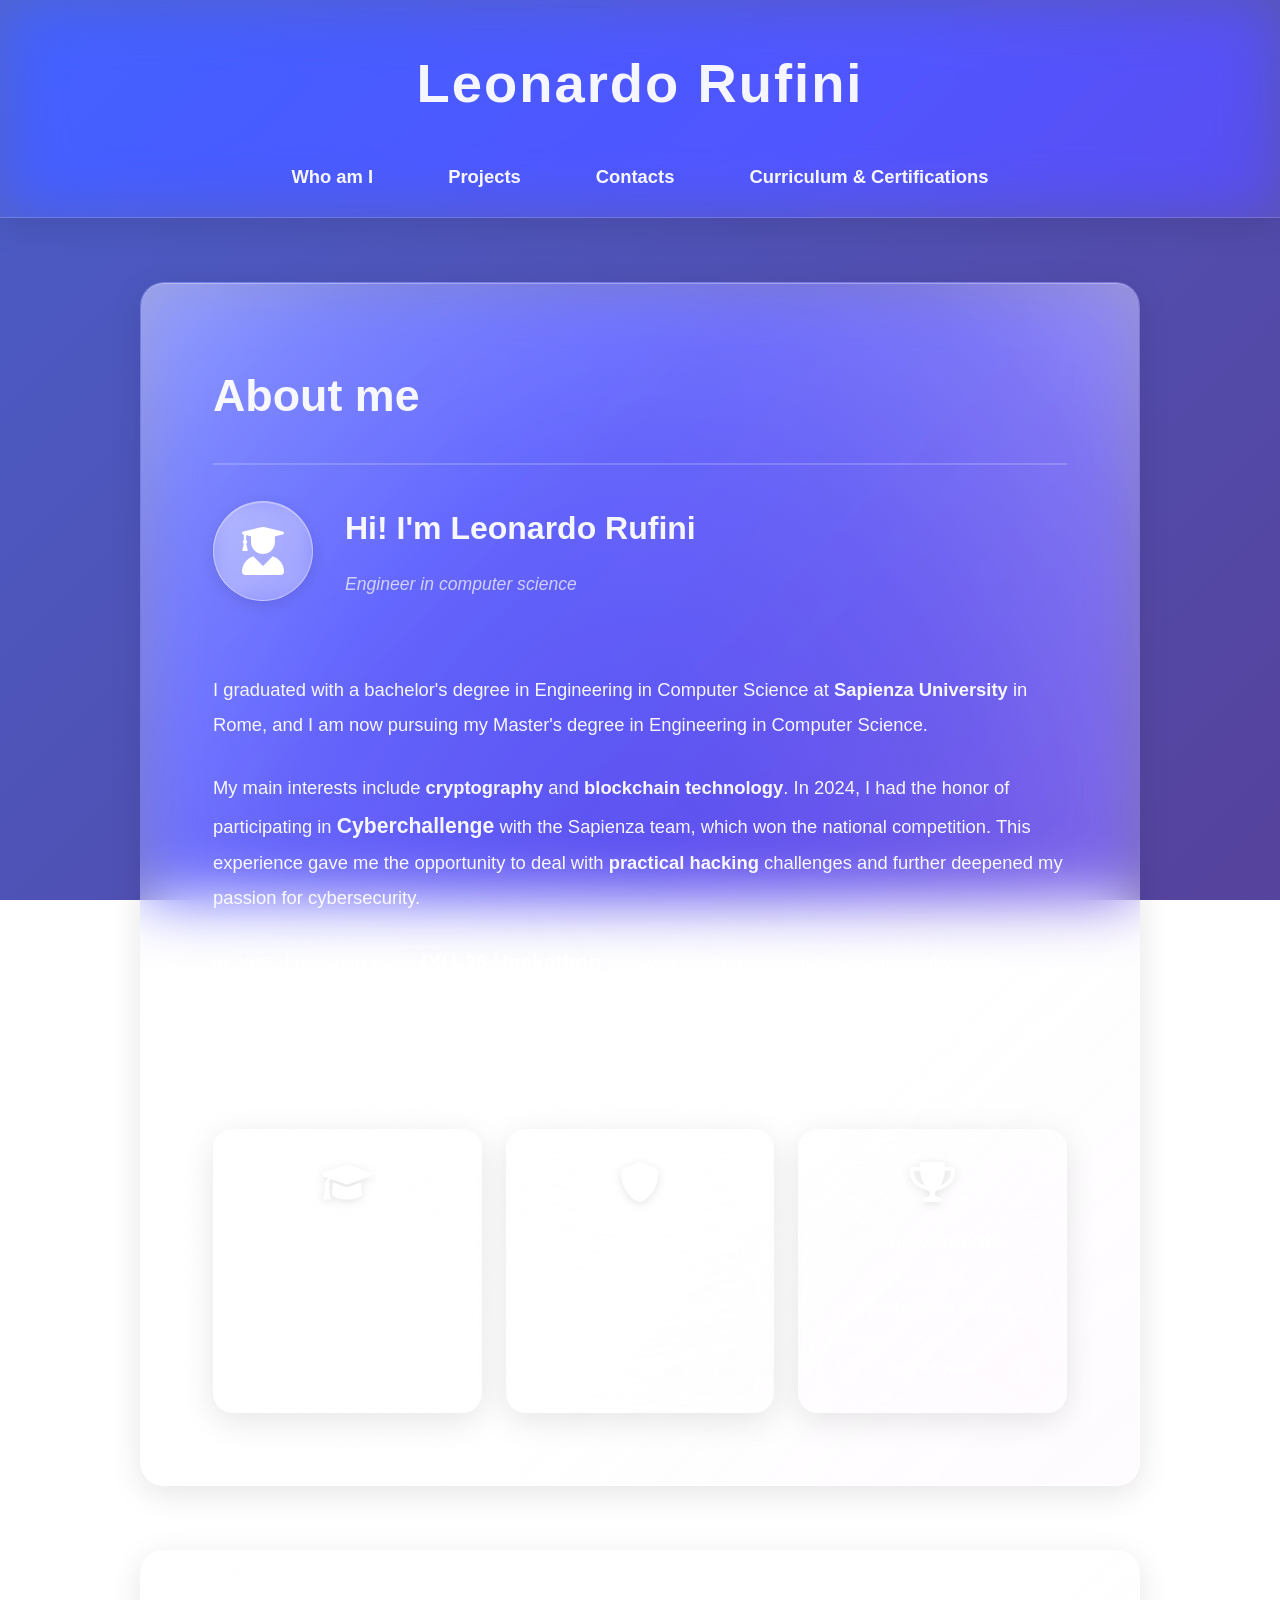
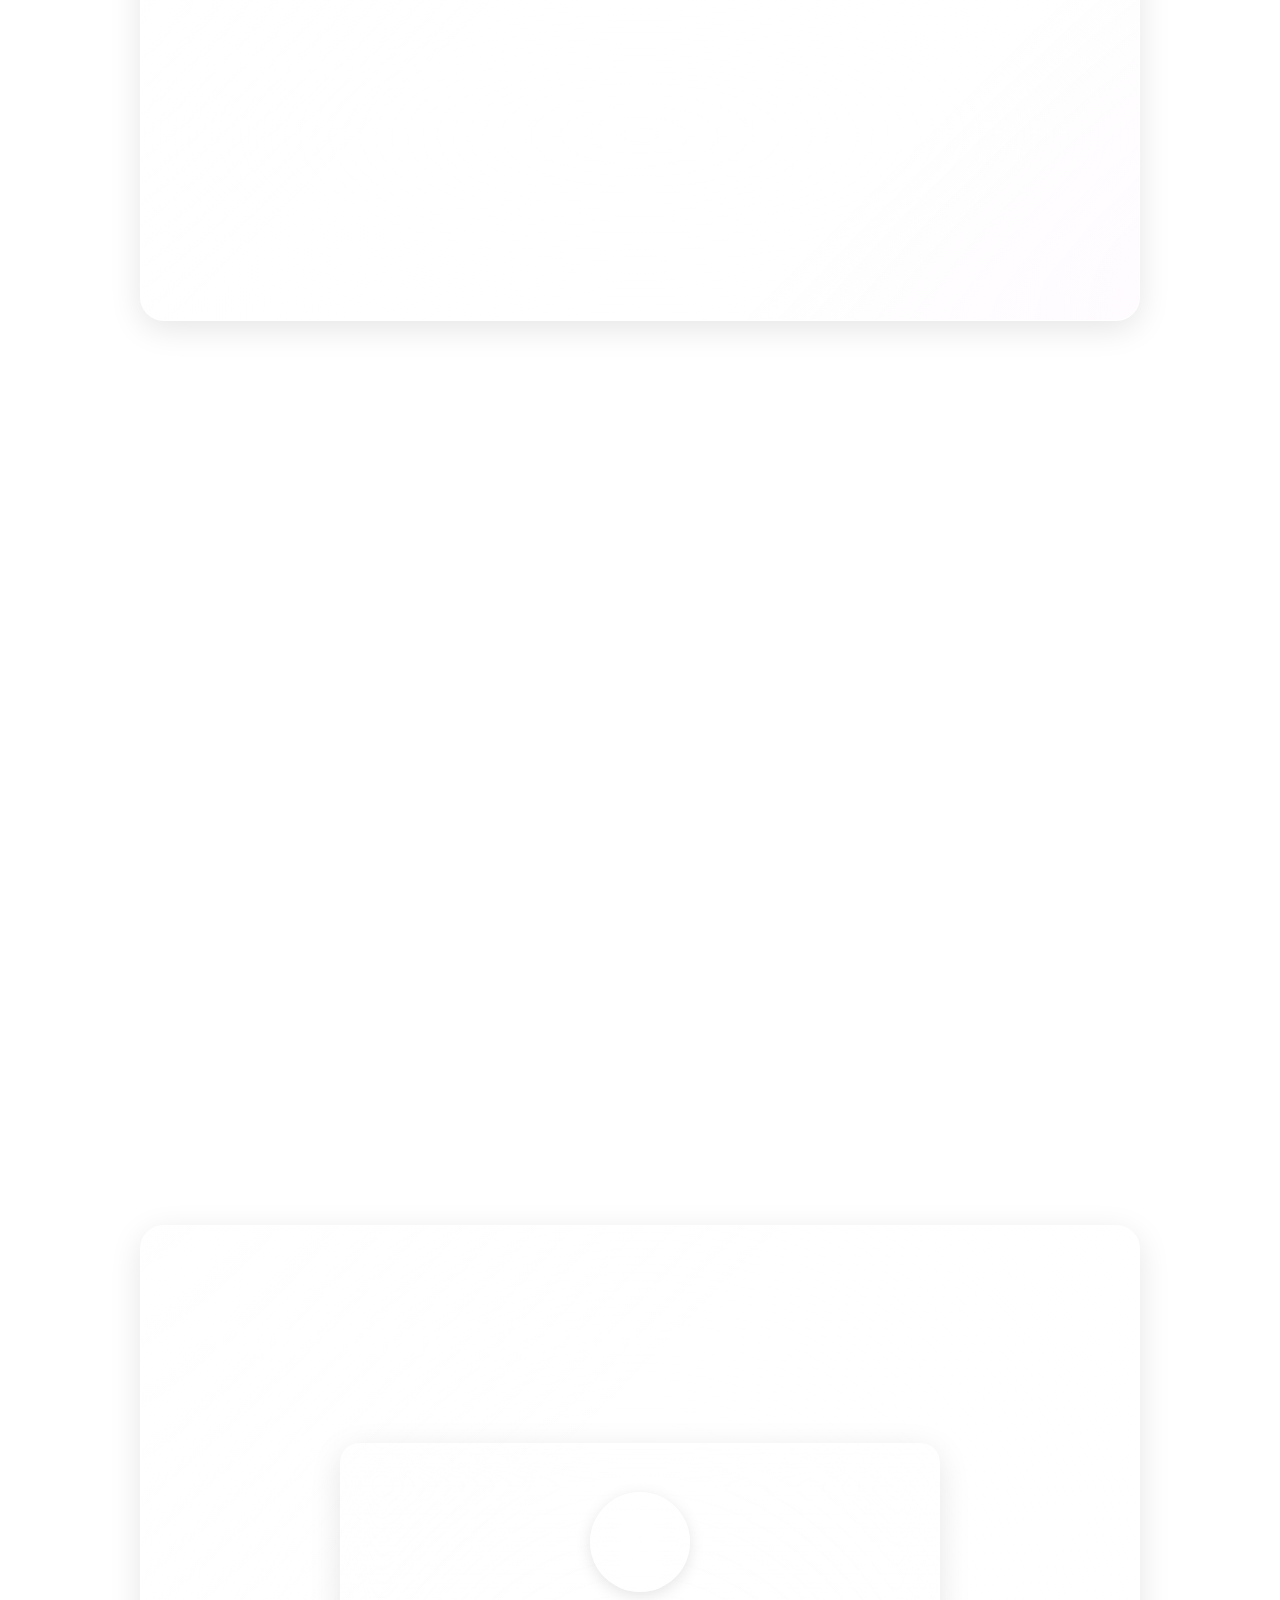
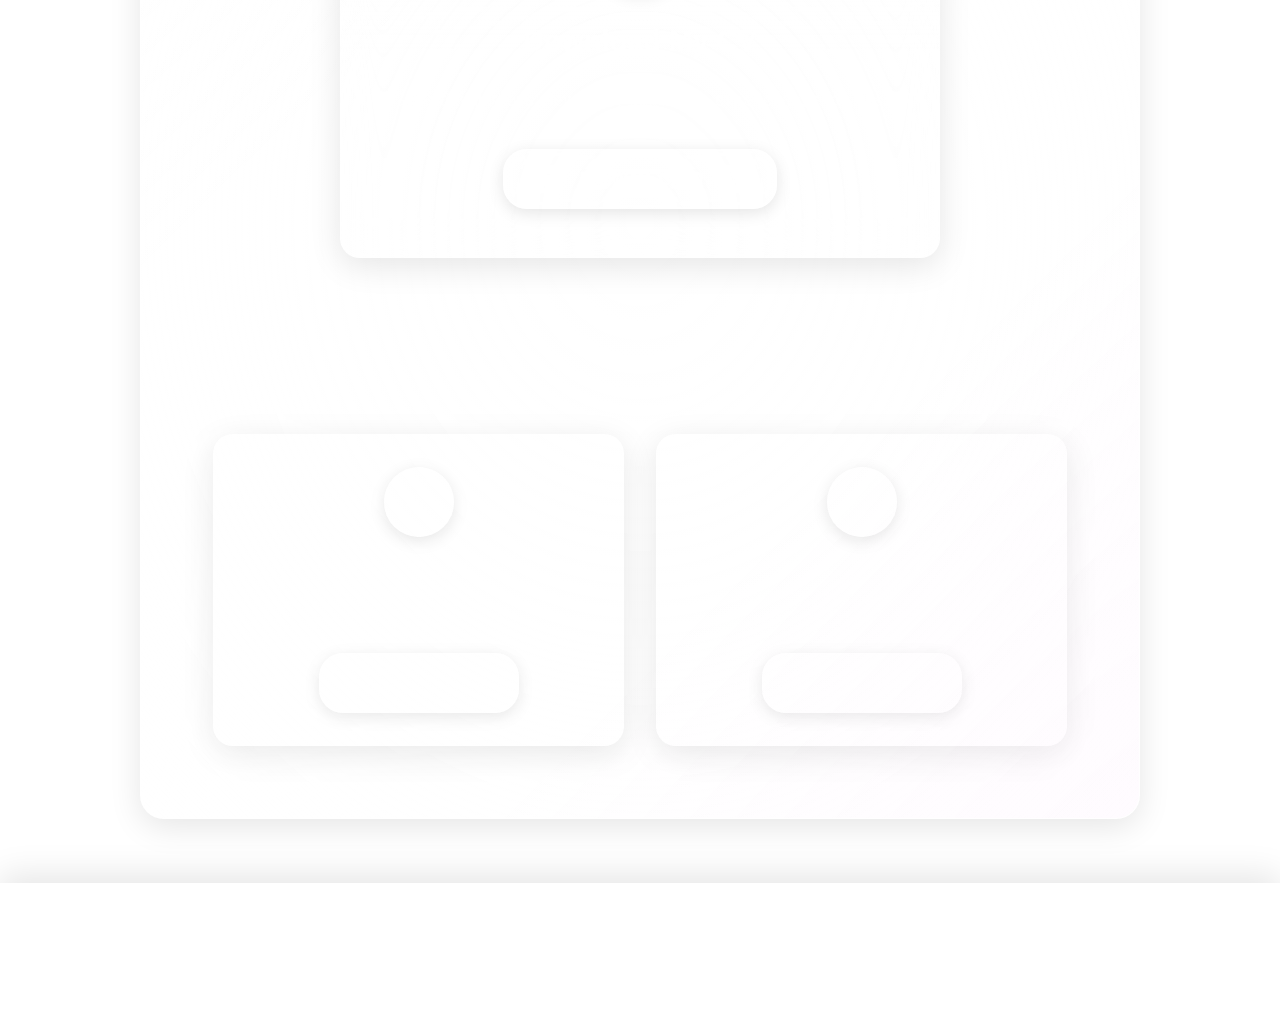
==== commit cd6b9e0e: "Updated website Icon path." ====
--- a/index.html
+++ b/index.html
@@ -4,7 +4,7 @@
   <meta charset="UTF-8">
   <meta name="viewport" content="width=device-width, initial-scale=1.0">
   <title>Leonardo Rufini</title>
-  <link rel="icon" href="./file/Icon.png">
+  <link rel="icon" href="https://github.com/leonardorufini/leonardorufini.github.io/blob/main/file/Icon.png?raw=true" type="image/png">
   <!-- Font da Google -->
   <link href="https://fonts.googleapis.com/css2?family=Roboto+Mono:wght@400;500;700&family=Poppins:wght@400;600;700&display=swap" rel="stylesheet">
   <!-- Font Awesome for Icons -->
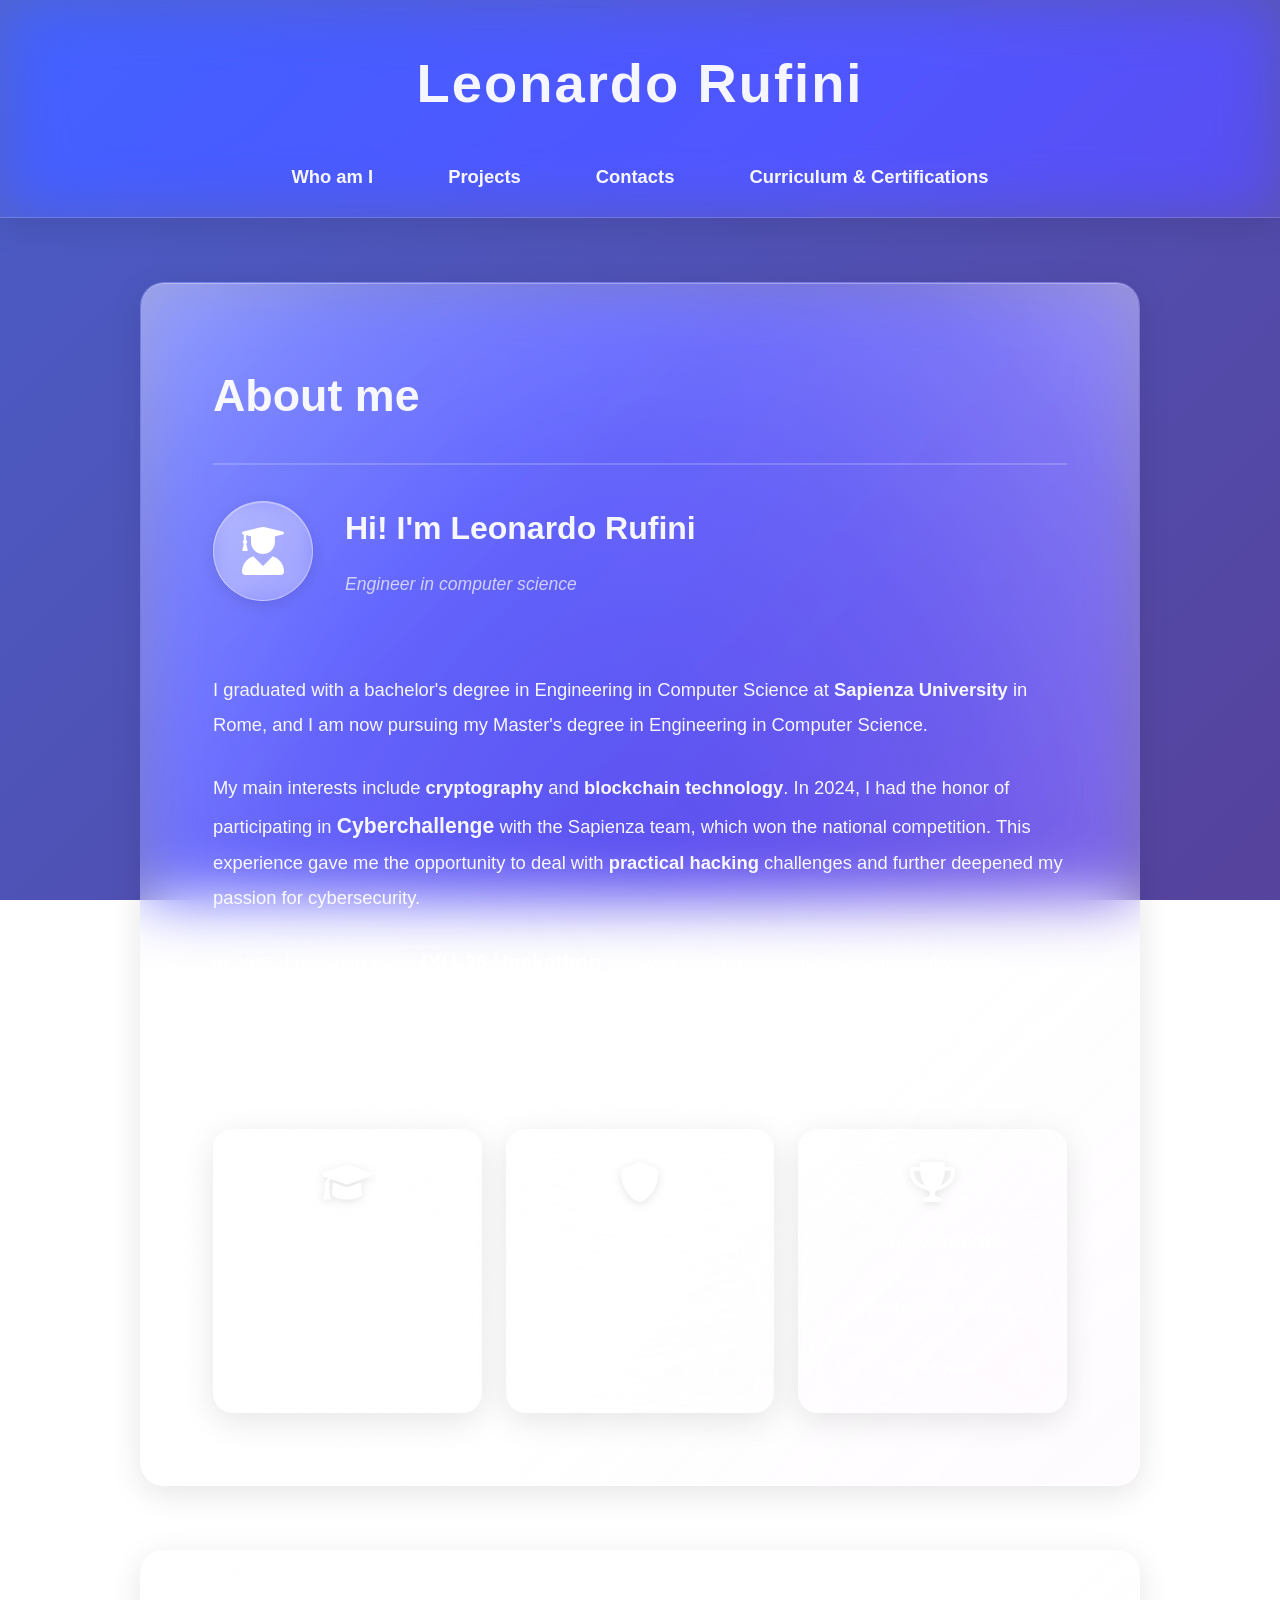
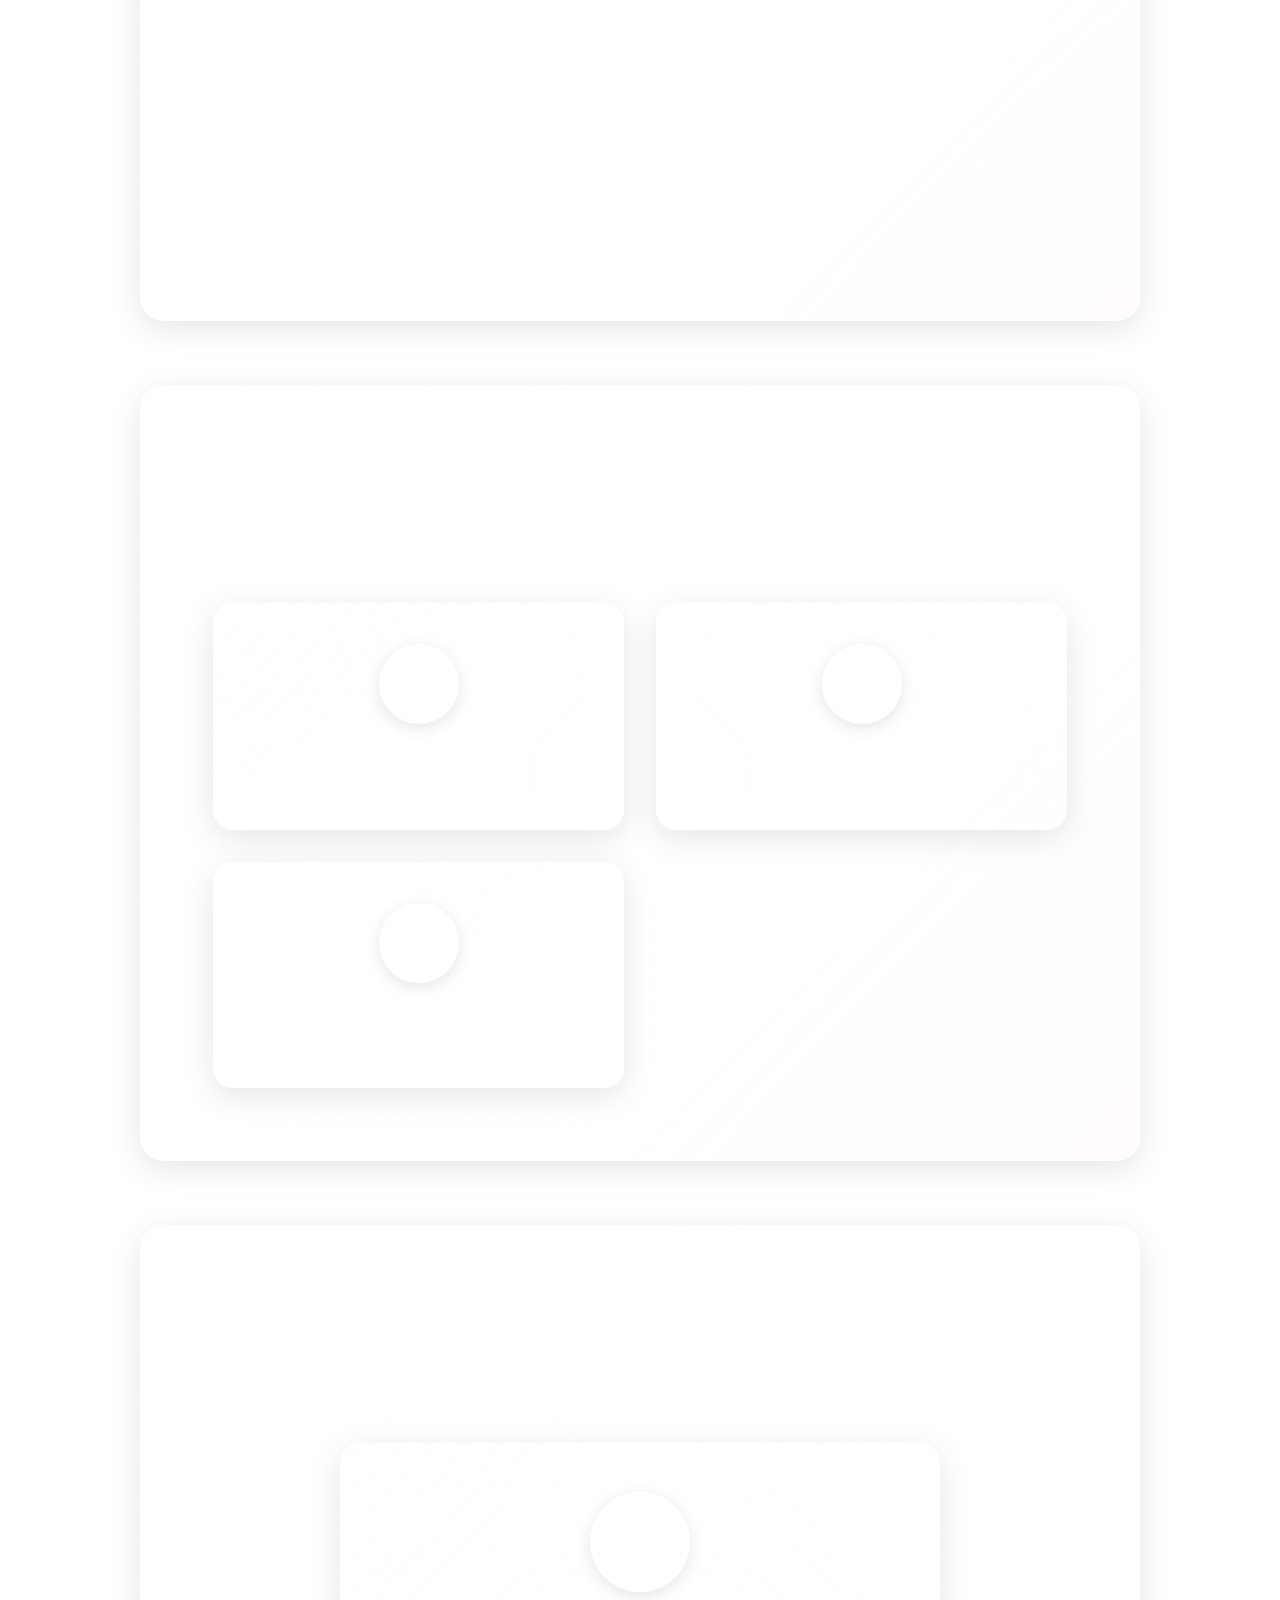
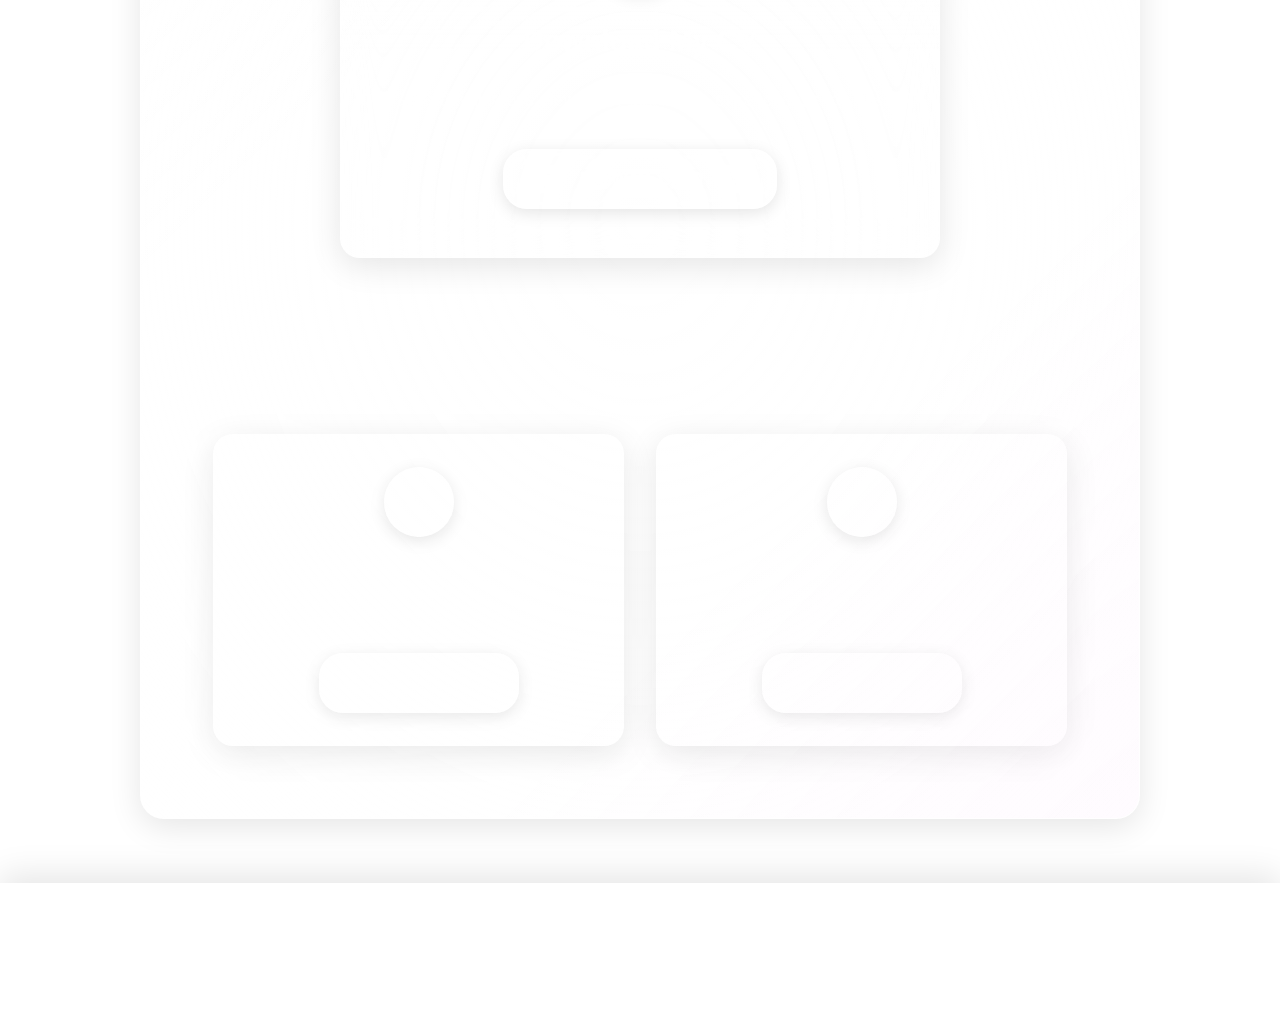
==== commit 0ffd926b: "Refactor: Separate CSS and JS into external files for better organization - Created css/style.css wi" ====
--- a/index.html
+++ b/index.html
@@ -5,1334 +5,15 @@
   <meta name="viewport" content="width=device-width, initial-scale=1.0">
   <title>Leonardo Rufini</title>
   <link rel="icon" href="https://github.com/leonardorufini/leonardorufini.github.io/blob/main/file/Icon.png?raw=true" type="image/png">
-  <!-- Font da Google -->
+  
+  <!-- Google Fonts -->
   <link href="https://fonts.googleapis.com/css2?family=Roboto+Mono:wght@400;500;700&family=Poppins:wght@400;600;700&display=swap" rel="stylesheet">
+  
   <!-- Font Awesome for Icons -->
   <link rel="stylesheet" href="https://cdnjs.cloudflare.com/ajax/libs/font-awesome/6.0.0-beta3/css/all.min.css">
-
-
-
-  <!-- Inline CSS -->
-  <style>
-    /* Apple Liquid Glass Theme CSS Variables */
-    :root {
-     /* Background gradient - soft blue to purple like iOS */
-     --primary-bg: linear-gradient(135deg, #667eea 0%, #764ba2 50%, #f093fb 100%);
-     --secondary-bg: rgba(255, 255, 255, 0.1);
-     --section-bg: rgba(255, 255, 255, 0.08);
-     --card-bg: rgba(255, 255, 255, 0.12);
-     --accent-color: rgba(255, 255, 255, 0.95);
-     --accent-dark: rgba(255, 255, 255, 0.8);
-     --text-light: rgba(255, 255, 255, 0.95);
-     --text-muted: rgba(255, 255, 255, 0.7);
-     --text-white: rgba(255, 255, 255, 1);
-     --border-color: rgba(255, 255, 255, 0.18);
-     --border-glow: rgba(255, 255, 255, 0.4);
-     --box-shadow: 0 8px 32px rgba(0, 0, 0, 0.1);
-     --box-shadow-hover: 0 12px 48px rgba(0, 0, 0, 0.15);
-     --glass-highlight: linear-gradient(
-       135deg,
-       rgba(255, 255, 255, 0.3) 0%,
-       rgba(255, 255, 255, 0) 50%,
-       rgba(255, 255, 255, 0.1) 100%
-     );
-     --clickable-hover: linear-gradient(
-        270deg,
-        #ff0040,
-        #ff8000,
-        #ffff00,
-        #00ff00,
-        #00ffff,
-        #0080ff,
-        #8000ff,
-        #ff00ff
-      );
-     --border-radius-main: 24px;
-     --border-radius-card: 20px;
-     --transition-speed: 0.3s;
-     --animation-duration: 0.7s;
-     --stagger-delay: 0.08s;
-    }
-
-    * {
-      box-sizing: border-box;
-    }
-
-    html, body {
-      overflow-x: hidden;
-      margin: 0;
-      scroll-behavior: smooth;
-    }
-
-    body {
-     font-family: -apple-system, BlinkMacSystemFont, "Helvetica Neue", sans-serif;
-      margin: 0;
-      line-height: 1.8;
-      background: var(--primary-bg);
-      background-attachment: fixed;
-      color: var(--text-light);
-      position: relative;
-    }
-    
-    /* Add animated background particles/gradient */
-    body::before {
-      content: '';
-      position: fixed;
-      top: 0;
-      left: 0;
-      width: 100%;
-      height: 100%;
-      background: linear-gradient(135deg, #4a5dc7, #5a3a8f, #c94fa0, #4a5dc7);
-      background-size: 400% 400%;
-      z-index: -1;
-      animation: gradientShift 30s ease infinite;
-    }
-    
-    @keyframes gradientShift {
-      0% {
-        background-position: 0% 50%;
-      }
-      50% {
-        background-position: 100% 50%;
-      }
-      100% {
-        background-position: 0% 50%;
-      }
-    }
-    
-    /* Header e Navbar */
-    header {
-      background: rgba(255, 255, 255, 0.05);
-      backdrop-filter: blur(30px) saturate(180%);
-      -webkit-backdrop-filter: blur(30px) saturate(180%);
-      color: var(--text-light);
-      padding: 1.5em 0;
-      text-align: center;
-      position: sticky;
-      top: 0;
-      z-index: 1000;
-      transition: all 0.4s cubic-bezier(0.4, 0, 0.2, 1);
-      display: flex;
-      flex-direction: column;
-      align-items: center;
-      border-bottom: 1px solid var(--border-color);
-      box-shadow: 0 8px 32px rgba(0, 0, 0, 0.1);
-    }
-
-    /* Header scroll effect */
-    header.scrolled {
-      background: rgba(255, 255, 255, 0.08);
-      backdrop-filter: blur(40px) saturate(200%);
-      -webkit-backdrop-filter: blur(40px) saturate(200%);
-      padding: 0.8em 0;
-      box-shadow: 0 8px 32px rgba(0, 0, 0, 0.15);
-      border-bottom: 1px solid var(--border-glow);
-    }
-    
-    header h1 {
-      font-family: inherit;
-      font-size: 3.4em; /* Even larger, more impactful title */
-      margin: 0.2em 0 0.5em 0;
-      letter-spacing: 2px;
-      color: var(--text-light);
-      transition: font-size 0.3s ease, margin 0.3s ease;
-    }
-
-    header.scrolled h1 {
-        font-size: 2.6em;
-    }
-
-    nav {
-      width: 100%;
-      max-width: 1200px;
-    }
-
-    .nav-list {
-      list-style: none;
-      display: flex;
-      justify-content: center;
-      gap: 45px; /* More space */
-      margin: 0;
-      padding: 0;
-      flex-wrap: wrap;
-    }
-
-    .nav-list li {
-      margin: 0;
-    }
-    
-    .nav-list a {
-      color: var(--text-light);
-      text-decoration: none;
-      font-weight: 600;
-      font-family: inherit;
-      font-size: 1.15em;
-      transition: all var(--transition-speed) ease;
-      padding: 8px 15px;
-      border-radius: var(--border-radius-card);
-      position: relative;
-    }
-
-    .nav-list a::after {
-        content: '';
-        position: absolute;
-        width: 0;
-        height: 2px;
-        background: var(--accent-color);
-        bottom: 0;
-        left: 50%;
-        transform: translateX(-50%);
-        transition: width var(--transition-speed) ease;
-        box-shadow: 0 0 0px transparent;
-    }
-
-    .nav-list a:hover::after,
-    .nav-list a.active::after {
-        width: 100%;
-        background: var(--clickable-hover);
-        background-size: 1600% 1600%;
-        animation: rainbowShift 2s linear infinite;
-        box-shadow: 0 0 10px rgba(255, 255, 255, 0.6), 0 0 20px rgba(255, 255, 255, 0.4);
-    }
-
-    .nav-list a:hover{
-      color: var(--text-light);
-      transform: translateY(-3px);
-      font-weight: 700;
-      /* background-color: var(--accent-deep); Deeper accent background on hover */
-      text-decoration: none;
-    }
-
-    /* Modern Glass Toggle Button */
-    .nav-toggle {
-        display: none;
-        background: rgba(255, 255, 255, 0.15);
-        backdrop-filter: blur(10px);
-        -webkit-backdrop-filter: blur(10px);
-        border: 1.5px solid rgba(255, 255, 255, 0.3);
-        border-radius: 50%;
-        cursor: pointer;
-        padding: 0;
-        z-index: 1001;
-        transition: all 0.3s cubic-bezier(0.4, 0, 0.2, 1);
-        position: relative;
-        width: 50px;
-        height: 50px;
-        align-items: center;
-        justify-content: center;
-        box-shadow: 
-          0 4px 16px rgba(0, 0, 0, 0.1),
-          inset 0 1px 0 rgba(255, 255, 255, 0.3);
-    }
-    
-    .nav-toggle:hover {
-        background: rgba(255, 255, 255, 0.25);
-        border-color: rgba(255, 255, 255, 0.5);
-        transform: scale(1.05);
-        box-shadow: 
-          0 6px 20px rgba(0, 0, 0, 0.15),
-          inset 0 1px 0 rgba(255, 255, 255, 0.4);
-    }
-    
-    /* Icon inside the button */
-    .nav-toggle i {
-      font-size: 1.4em;
-      color: rgba(255, 255, 255, 0.95);
-      transition: all 0.3s ease;
-    }
-    
-    /* When nav is active, change icon */
-    .nav-toggle.active {
-      background: rgba(255, 255, 255, 0.2);
-      transform: rotate(90deg);
-    }
-    
-    .nav-toggle.active i:before {
-      content: "\f00d"; /* Font Awesome X icon code */
-    }
-    
-    /* Sezioni - Glass Morphism Effect with Soap Bubble */
-    section {
-      padding: 4.5em;
-      max-width: 1000px;
-      margin: 2.5em auto;
-      margin-top: 5%;
-      margin-bottom: 5%;
-      
-      /* Base glass effect - will be overlaid with gradient */
-      background: rgba(255, 255, 255, 0.08);
-      backdrop-filter: blur(30px) saturate(180%);
-      -webkit-backdrop-filter: blur(30px) saturate(180%);
-      
-      border-radius: var(--border-radius-main);
-      color: var(--text-light);
-      position: relative;
-      overflow: hidden;
-      
-      /* Shiny border */
-      border: 1.5px solid var(--border-color);
-      
-      /* Glass highlight overlay */
-      box-shadow: 
-        0 8px 32px rgba(0, 0, 0, 0.1),
-        inset 0 1px 0 rgba(255, 255, 255, 0.3),
-        inset 0 -1px 0 rgba(255, 255, 255, 0.1);
-
-      opacity: 0;
-      transform: translateY(40px);
-      transition: all var(--animation-duration) cubic-bezier(0.4, 0, 0.2, 1);
-    }
-    
-    /* Soap bubble gradient - opaque edges, transparent center - 10/10 INTENSITY */
-    section::before {
-      content: '';
-      position: absolute;
-      top: 0;
-      left: 0;
-      right: 0;
-      bottom: 0;
-      border-radius: var(--border-radius-main);
-      background: radial-gradient(
-        ellipse at center,
-        rgba(255, 255, 255, 0) 0%,
-        rgba(255, 255, 255, 0.02) 20%,
-        rgba(255, 255, 255, 0.08) 50%,
-        rgba(255, 255, 255, 0.20) 80%,
-        rgba(255, 255, 255, 0.35) 100%
-      );
-      pointer-events: none;
-      z-index: 1;
-    }
-    
-    /* Shiny light reflection on the glass - like soap bubble iridescence */
-    section::after {
-      content: '';
-      position: absolute;
-      top: -50%;
-      left: -50%;
-      width: 200%;
-      height: 200%;
-      background: linear-gradient(
-        135deg,
-        rgba(255, 255, 255, 0.4) 0%,
-        rgba(255, 255, 255, 0.2) 20%,
-        transparent 40%,
-        transparent 60%,
-        rgba(255, 200, 255, 0.15) 80%,
-        rgba(200, 220, 255, 0.15) 100%
-      );
-      border-radius: var(--border-radius-main);
-      pointer-events: none;
-      opacity: 0.6;
-      z-index: 2;
-      animation: bubbleShine 8s ease-in-out infinite;
-    }
-    
-    /* Subtle shine animation */
-    @keyframes bubbleShine {
-      0%, 100% {
-        transform: rotate(0deg) scale(1);
-        opacity: 0.5;
-      }
-      50% {
-        transform: rotate(5deg) scale(1.05);
-        opacity: 0.7;
-      }
-    }
-    
-    /* Hover effect for sections */
-    section:hover {
-      border-color: var(--border-glow);
-      box-shadow: 
-        0 12px 48px rgba(0, 0, 0, 0.15),
-        inset 0 1px 0 rgba(255, 255, 255, 0.4),
-        inset 0 -1px 0 rgba(255, 255, 255, 0.2);
-      transform: translateY(-5px);
-    }
-    
-    section:hover::after {
-      opacity: 0.8;
-    }
-
-    section.is-visible {
-      opacity: 1;
-      transform: translateY(0);
-    }
-
-    section h2 {
-      font-family: inherit;
-      font-size: 2.8em; /* Larger section titles */
-      color: var(--accent-color);
-      margin-top: 0; /* Ensures consistent top spacing within section */
-      margin-bottom: 0.8em;
-      border-bottom: 2px solid var(--border-color);
-      padding-bottom: 0.6em; /* Slightly more padding */
-      position: relative;
-      z-index: 3; /* Above bubble effects */
-      /* text-shadow: 0 0 10px rgba(255, 0, 8, 0.5); */
-    }
-
-    section p {
-        font-size: 1.15em;
-        margin-bottom: 1.2em;
-        line-height: 1.9;
-        position: relative;
-        z-index: 3; /* Above bubble effects */
-    }
-    
-    #project-list {
-      display: grid;
-      grid-template-columns: repeat(auto-fit, minmax(300px, 1fr)); /* Responsive min-width */
-      gap: 2.2em; /* More space between projects */
-      margin-top: 2.5em;
-      position: relative;
-      z-index: 3; /* Above bubble effects */
-    }
-
-    .project {
-      background: rgba(255, 255, 255, 0.12);
-      backdrop-filter: blur(20px) saturate(180%);
-      -webkit-backdrop-filter: blur(20px) saturate(180%);
-      padding: 2.2em;
-      border-radius: var(--border-radius-card);
-      color: var(--text-light);
-      
-      /* Glass effect with shine */
-      border: 1.5px solid var(--border-color);
-      box-shadow: 
-        0 8px 32px rgba(0, 0, 0, 0.1),
-        inset 0 1px 0 rgba(255, 255, 255, 0.2),
-        inset 0 -1px 0 rgba(255, 255, 255, 0.1);
-      
-      transition: all var(--transition-speed) cubic-bezier(0.4, 0, 0.2, 1);
-      display: flex;
-      flex-direction: column;
-      justify-content: space-between;
-      position: relative;
-      overflow: hidden;
-
-      opacity: 0;
-      transform: translateY(25px);
-    }
-    
-    /* Glass highlight for projects */
-    .project::before {
-      content: '';
-      position: absolute;
-      top: 0;
-      left: 0;
-      right: 0;
-      height: 50%;
-      background: linear-gradient(
-        180deg,
-        rgba(255, 255, 255, 0.2) 0%,
-        rgba(255, 255, 255, 0) 100%
-      );
-      pointer-events: none;
-      border-radius: var(--border-radius-card) var(--border-radius-card) 0 0;
-    }
-
-    .project.is-visible {
-        opacity: 1;
-        transform: translateY(0);
-    }
-
-    .project:hover {
-      transform: translateY(-10px) scale(1.02);
-      border-color: var(--border-glow);
-      background: rgba(255, 255, 255, 0.15);
-      box-shadow: 
-        0 12px 48px rgba(0, 0, 0, 0.15),
-        inset 0 1px 0 rgba(255, 255, 255, 0.3),
-        inset 0 -1px 0 rgba(255, 255, 255, 0.15);
-    }
-
-    .project h3 {
-        font-family: inherit;
-        font-size: 1.6em; /* Larger project title */
-        margin-top: 0;
-        margin-bottom: 0.6em;
-        color: var(--accent-color);
-        transition: color var(--transition-speed) ease;
-        word-wrap: break-word; /* Allows long words to break */
-        overflow-wrap: break-word; /* Alternative for word-wrap */
-        white-space: normal; /* Ensures text wraps normally */
-        line-height: 1.3; /* Improves readability of wrapped titles */
-    }
-
-    .project h3:hover {
-        color: var(--accent-color); /* White on project title hover */
-    }
-
-    .project hr {
-        border: none;
-        border-top: 1px solid rgba(255, 255, 255, 0.15); /* Slightly more visible separator */
-        margin: 1.2em 0;
-    }
-
-    .project p {
-        font-size: 1.05em; /* Slightly larger project description */
-        margin-bottom: 1.5em;
-        flex-grow: 1;
-        color: var(--text-muted); /* Muted text for description */
-    }
-
-    .project ul {
-      list-style: none;
-      padding: 0;
-      margin-top: 1.8em; /* More space */
-      font-size: 0.98em;
-      color: var(--text-light);
-      display: flex;
-      flex-wrap: wrap;
-      gap: 18px; /* More space between items */
-    }
-
-    .project ul li {
-        background-color: rgba(255, 255, 255, 0.18); /* Brighter background for labels */
-        padding: 6px 12px;
-        border-radius: 6px;
-        font-family: inherit;
-        color: var(--text-muted);
-    }
-
-    .project ul li strong {
-        color: var(--accent-color);
-    }
-    
-    /* Footer - Glass Effect */
-    footer {
-      text-align: center;
-      padding: 2.5em;
-      background: rgba(255, 255, 255, 0.05);
-      backdrop-filter: blur(30px) saturate(180%);
-      -webkit-backdrop-filter: blur(30px) saturate(180%);
-      color: var(--text-muted);
-      width: 100%;
-      margin-top: 3em;
-      box-shadow: 0 -8px 32px rgba(0, 0, 0, 0.1);
-      border-top: 1px solid var(--border-color);
-    }
-    
-    /* Link repository */
-    .project a {
-      text-decoration: none;
-      color: var(--accent-color);
-      transition: color var(--transition-speed) ease;
-      font-weight: 700;
-    }
-    .project a:hover{
-      color: var(--accent-color);
-      text-decoration: none;
-    }
-
-    /* General Links */
-    a {
-      color: var(--accent-dark);
-      text-decoration: none;
-      transition: all var(--transition-speed) ease;
-    }
-
-    /* Hover: rainbow gradient inside the text itself - EXCEPT contact cards */
-    a:hover:not(.contact-card) {
-      background: linear-gradient(
-        270deg,
-        #ff0040,
-        #ff8000,
-        #ffff00,
-        #00ff00,
-        #00ffff,
-        #0080ff,
-        #8000ff,
-        #ff00ff
-      );
-      background-size: 1600% 1600%;
-      background-clip: text;
-      -webkit-background-clip: text;
-      -webkit-text-fill-color: transparent;
-      animation: rainbowShift 5s linear infinite;
-      text-decoration: none;
-    }
-
-    /* Rainbow animation keyframes - CONSOLIDATED */
-    @keyframes rainbowShift {
-      0% {
-        background-position: 0% 50%;
-      }
-      50% {
-        background-position: 100% 50%;
-      }
-      100% {
-        background-position: 0% 50%;
-      }
-    }
-
-    /* Every Section Links - except contact (handled separately) */
-    section#about a,
-    section#projects a {
-        color: var(--accent-color);
-        font-weight: 600;
-        font-size: 1.15em;
-    }
-
-    section#about a:hover,
-    section#projects a:hover {
-        color: var(--text-white);
-    }
-
-    /* BUTTON BASE STATE - Glass Effect */
-    .download-btn {
-      display: inline-flex;
-      align-items: center;
-      padding: 16px 35px;
-      background: rgba(255, 255, 255, 0.2);
-      backdrop-filter: blur(10px);
-      -webkit-backdrop-filter: blur(10px);
-      color: var(--text-white);
-      font-size: 19px;
-      font-weight: 700;
-      border: 1.5px solid var(--border-glow);
-      border-radius: var(--border-radius-main);
-      text-decoration: none;
-      transition: all var(--transition-speed) cubic-bezier(0.4, 0, 0.2, 1);
-      box-shadow: 
-        0 4px 16px rgba(0, 0, 0, 0.1),
-        inset 0 1px 0 rgba(255, 255, 255, 0.3);
-      cursor: pointer;
-      text-transform: uppercase;
-      letter-spacing: 1.5px;
-      position: relative;
-      z-index: 1;
-    }
-
-    /* HOVER STATE — rainbow animation */
-    .download-btn:hover {
-      background: var(--clickable-hover);
-      background-size: 1600% 1600%;
-      animation: rainbowShift 5s linear infinite;
-      transform: translateY(-6px) scale(1.04);
-      border-color: rgba(255, 255, 255, 0.5);
-      box-shadow: 
-        0 8px 24px rgba(0, 0, 0, 0.15),
-        inset 0 1px 0 rgba(255, 255, 255, 0.4);
-    }
-
-    .download-btn svg {
-      margin-right: 14px;
-      width: 26px; /* Larger icon */
-      height: 26px;
-      fill: var(--text-white);
-    }
-
-    /* ========== CONTACT SECTION STYLES - COMPLETE REWRITE ========== */
-    .contact-grid {
-      display: grid;
-      grid-template-columns: repeat(auto-fit, minmax(280px, 1fr));
-      gap: 2em;
-      margin-top: 2em;
-      position: relative;
-      z-index: 3; /* Above bubble effects */
-    }
-
-    /* Contact Card - Base State */
-    .contact-card {
-      /* Glass morphism background */
-      background: rgba(255, 255, 255, 0.12);
-      backdrop-filter: blur(20px) saturate(180%);
-      -webkit-backdrop-filter: blur(20px) saturate(180%);
-      
-      /* Layout */
-      padding: 2.5em 2em;
-      border-radius: var(--border-radius-card);
-      text-align: center;
-      display: block;
-      position: relative;
-      overflow: hidden;
-      
-      /* Border and shadow */
-      border: 1.5px solid var(--border-color);
-      box-shadow: 
-        0 8px 32px rgba(0, 0, 0, 0.1),
-        inset 0 1px 0 rgba(255, 255, 255, 0.2),
-        inset 0 -1px 0 rgba(255, 255, 255, 0.1);
-      
-      /* Interaction */
-      cursor: pointer;
-      text-decoration: none;
-      transition: all 0.4s cubic-bezier(0.4, 0, 0.2, 1);
-    }
-    
-    /* Glass highlight overlay */
-    .contact-card::before {
-      content: '';
-      position: absolute;
-      top: 0;
-      left: 0;
-      right: 0;
-      height: 50%;
-      background: linear-gradient(
-        180deg,
-        rgba(255, 255, 255, 0.2) 0%,
-        rgba(255, 255, 255, 0) 100%
-      );
-      pointer-events: none;
-      border-radius: var(--border-radius-card) var(--border-radius-card) 0 0;
-      z-index: 1;
-    }
-
-    /* Contact Card - Hover State - SIMPLIFIED */
-    .contact-card:hover {
-      transform: translateY(-8px);
-      border-color: var(--border-glow);
-      background: rgba(255, 255, 255, 0.18);
-      box-shadow: 
-        0 12px 48px rgba(0, 0, 0, 0.15),
-        inset 0 1px 0 rgba(255, 255, 255, 0.3),
-        inset 0 -1px 0 rgba(255, 255, 255, 0.15);
-    }
-
-    /* Contact Icon Circle - Base State */
-    .contact-icon {
-      /* Layout */
-      width: 80px;
-      height: 80px;
-      margin: 0 auto 1.5em;
-      display: flex;
-      align-items: center;
-      justify-content: center;
-      position: relative;
-      z-index: 2;
-      
-      /* Glass effect */
-      background: rgba(255, 255, 255, 0.2);
-      backdrop-filter: blur(10px);
-      -webkit-backdrop-filter: blur(10px);
-      border-radius: 50%;
-      border: 1px solid var(--border-glow);
-      box-shadow: 
-        0 4px 16px rgba(0, 0, 0, 0.1),
-        inset 0 1px 0 rgba(255, 255, 255, 0.3);
-      
-      /* Transition */
-      transition: all 0.4s cubic-bezier(0.4, 0, 0.2, 1);
-    }
-
-    /* Contact Icon Circle - Hover State with rotation */
-    .contact-card:hover .contact-icon {
-      background: rgba(255, 255, 255, 0.3);
-      transform: rotate(360deg) scale(1.05);
-      box-shadow: 
-        0 8px 24px rgba(0, 0, 0, 0.15),
-        inset 0 1px 0 rgba(255, 255, 255, 0.4);
-    }
-
-    /* Icon itself - Always visible */
-    .contact-icon i {
-      font-size: 2.5em;
-      color: rgba(255, 255, 255, 0.95);
-      transition: all 0.3s ease;
-      position: relative;
-      z-index: 3;
-    }
-
-    /* Contact Card Title - Rainbow effect like other links */
-    .contact-card h3 {
-      font-size: 1.4em;
-      color: var(--accent-color);
-      margin: 0;
-      font-family: inherit;
-      font-weight: 600;
-      transition: all 0.3s ease;
-      position: relative;
-      z-index: 2;
-    }
-    
-    /* Title on hover - rainbow gradient effect */
-    .contact-card:hover h3 {
-      background: var(--clickable-hover);
-      background-size: 1600% 1600%;
-      background-clip: text;
-      -webkit-background-clip: text;
-      -webkit-text-fill-color: transparent;
-      animation: rainbowShift 5s linear infinite;
-    }
-
-    /* Curriculum Section Styles - Glass Effect */
-    .cv-container {
-      background: rgba(255, 255, 255, 0.12);
-      backdrop-filter: blur(20px) saturate(180%);
-      -webkit-backdrop-filter: blur(20px) saturate(180%);
-      padding: 3em 2em;
-      border-radius: var(--border-radius-card);
-      text-align: center;
-      border: 1.5px solid var(--border-color);
-      box-shadow: 
-        0 8px 32px rgba(0, 0, 0, 0.1),
-        inset 0 1px 0 rgba(255, 255, 255, 0.2),
-        inset 0 -1px 0 rgba(255, 255, 255, 0.1);
-      max-width: 600px;
-      margin: 2em auto 0;
-      position: relative;
-      overflow: hidden;
-      z-index: 3; /* Above bubble effects */
-    }
-    
-    /* Glass highlight */
-    .cv-container::before {
-      content: '';
-      position: absolute;
-      top: 0;
-      left: 0;
-      right: 0;
-      height: 50%;
-      background: linear-gradient(
-        180deg,
-        rgba(255, 255, 255, 0.2) 0%,
-        rgba(255, 255, 255, 0) 100%
-      );
-      pointer-events: none;
-      border-radius: var(--border-radius-card) var(--border-radius-card) 0 0;
-    }
-
-    .cv-icon {
-      width: 100px;
-      height: 100px;
-      margin: 0 auto 1.5em;
-      background: rgba(255, 255, 255, 0.2);
-      backdrop-filter: blur(10px);
-      -webkit-backdrop-filter: blur(10px);
-      border-radius: 50%;
-      display: flex;
-      align-items: center;
-      justify-content: center;
-      transition: all var(--transition-speed) ease;
-      animation: pulse 2s ease-in-out infinite;
-      border: 1px solid var(--border-glow);
-      box-shadow: 
-        0 4px 16px rgba(0, 0, 0, 0.1),
-        inset 0 1px 0 rgba(255, 255, 255, 0.3);
-      position: relative;
-      z-index: 1;
-    }
-
-    .cv-icon i {
-      font-size: 3em;
-      color: var(--text-white);
-    }
-
-    .cv-container h3 {
-      font-size: 1.8em;
-      color: var(--accent-color);
-      margin: 0 0 0.5em 0;
-      font-family: inherit;
-    }
-
-    .cv-container p {
-      font-size: 1.1em;
-      color: var(--text-muted);
-      margin-bottom: 2em;
-      line-height: 1.6;
-    }
-
-    /* Certifications Section Styles */
-    .certifications-container {
-      margin-top: 3em;
-      padding-top: 2em;
-      border-top: 1px solid var(--border-color);
-    }
-
-    .certifications-container h3 {
-      font-size: 1.8em;
-      color: var(--accent-color);
-      margin: 0 0 1.5em 0;
-      text-align: center;
-      font-family: inherit;
-    }
-
-    .cert-grid {
-      display: grid;
-      grid-template-columns: repeat(auto-fit, minmax(280px, 1fr));
-      gap: 2em;
-      max-width: 900px;
-      margin: 0 auto;
-    }
-
-    .cert-card {
-      background: rgba(255, 255, 255, 0.12);
-      backdrop-filter: blur(20px) saturate(180%);
-      -webkit-backdrop-filter: blur(20px) saturate(180%);
-      padding: 2em 1.5em;
-      border-radius: var(--border-radius-card);
-      text-align: center;
-      border: 1.5px solid var(--border-color);
-      box-shadow: 
-        0 8px 32px rgba(0, 0, 0, 0.1),
-        inset 0 1px 0 rgba(255, 255, 255, 0.2),
-        inset 0 -1px 0 rgba(255, 255, 255, 0.1);
-      position: relative;
-      overflow: hidden;
-      transition: all var(--transition-speed) ease;
-    }
-
-    .cert-card:hover {
-      transform: translateY(-8px);
-      border-color: var(--border-glow);
-      box-shadow: 
-        0 12px 48px rgba(0, 0, 0, 0.15),
-        inset 0 1px 0 rgba(255, 255, 255, 0.3);
-    }
-
-    .cert-icon {
-      width: 70px;
-      height: 70px;
-      margin: 0 auto 1em;
-      background: rgba(255, 255, 255, 0.2);
-      backdrop-filter: blur(10px);
-      -webkit-backdrop-filter: blur(10px);
-      border-radius: 50%;
-      display: flex;
-      align-items: center;
-      justify-content: center;
-      transition: all var(--transition-speed) ease;
-      border: 1px solid var(--border-glow);
-      box-shadow: 
-        0 4px 16px rgba(0, 0, 0, 0.1),
-        inset 0 1px 0 rgba(255, 255, 255, 0.3);
-    }
-
-    .cert-icon i {
-      font-size: 2em;
-      color: var(--text-white);
-    }
-
-    .cert-card h4 {
-      font-size: 1.3em;
-      color: var(--accent-color);
-      margin: 0 0 0.5em 0;
-      font-family: inherit;
-    }
-
-    .cert-card p {
-      font-size: 1em;
-      color: var(--text-muted);
-      margin-bottom: 1.5em;
-      line-height: 1.4;
-    }
-
-    .cert-card .download-btn {
-      display: flex;
-      justify-content: center;
-      width: 100%;
-      max-width: 200px;
-      margin: 0 auto;
-    }
-
-    /* About Section Styles */
-    .about-container {
-      margin-top: 2em;
-    }
-
-    .about-intro {
-      display: flex;
-      align-items: center;
-      gap: 2em;
-      margin-bottom: 2.5em;
-      padding-bottom: 2em;
-      position: relative;
-      z-index: 3; /* Above bubble effects */
-      /* border-bottom: 1px solid var(--border-color); */
-    }
-
-    .about-icon {
-      width: 100px;
-      height: 100px;
-      min-width: 100px;
-      background: rgba(255, 255, 255, 0.2);
-      backdrop-filter: blur(10px);
-      -webkit-backdrop-filter: blur(10px);
-      border-radius: 50%;
-      display: flex;
-      align-items: center;
-      justify-content: center;
-      border: 1px solid var(--border-glow);
-      box-shadow: 
-        0 4px 16px rgba(0, 0, 0, 0.1),
-        inset 0 1px 0 rgba(255, 255, 255, 0.3);
-    }
-
-    .about-icon i {
-      font-size: 3em;
-      color: var(--text-white);
-    }
-
-    .about-text h3 {
-      font-size: 2em;
-      color: var(--accent-color);
-      margin: 0 0 0.3em 0;
-      font-family: inherit;
-    }
-
-    .about-subtitle {
-      font-size: 1.1em;
-      color: var(--text-muted);
-      margin: 0;
-      font-style: italic;
-    }
-
-    .about-content {
-      margin-bottom: 3em;
-    }
-
-    .about-content p {
-      font-size: 1.15em;
-      line-height: 1.9;
-      margin-bottom: 1.5em;
-    }
-
-    .about-content strong {
-      color: var(--accent-color);
-      font-weight: 600;
-    }
-
-    .about-highlights {
-      display: grid;
-      grid-template-columns: repeat(auto-fit, minmax(250px, 1fr));
-      gap: 1.5em;
-      margin-top: 2em;
-      position: relative;
-      z-index: 3; /* Above bubble effects */
-    }
-
-    .highlight-card {
-      background: rgba(255, 255, 255, 0.12);
-      backdrop-filter: blur(20px) saturate(180%);
-      -webkit-backdrop-filter: blur(20px) saturate(180%);
-      padding: 2em 1.5em;
-      border-radius: var(--border-radius-card);
-      text-align: center;
-      border: 1.5px solid var(--border-color);
-      transition: all var(--transition-speed) cubic-bezier(0.4, 0, 0.2, 1);
-      box-shadow: 
-        0 8px 32px rgba(0, 0, 0, 0.1),
-        inset 0 1px 0 rgba(255, 255, 255, 0.2),
-        inset 0 -1px 0 rgba(255, 255, 255, 0.1);
-      position: relative;
-      overflow: hidden;
-    }
-    
-    /* Glass highlight */
-    .highlight-card::before {
-      content: '';
-      position: absolute;
-      top: 0;
-      left: 0;
-      right: 0;
-      height: 50%;
-      background: linear-gradient(
-        180deg,
-        rgba(255, 255, 255, 0.2) 0%,
-        rgba(255, 255, 255, 0) 100%
-      );
-      pointer-events: none;
-      border-radius: var(--border-radius-card) var(--border-radius-card) 0 0;
-    }
-
-    .highlight-card:hover {
-      transform: translateY(-5px);
-      border-color: var(--border-glow);
-      background: rgba(255, 255, 255, 0.18);
-      box-shadow: 
-        0 12px 48px rgba(0, 0, 0, 0.15),
-        inset 0 1px 0 rgba(255, 255, 255, 0.3),
-        inset 0 -1px 0 rgba(255, 255, 255, 0.15);
-    }
-
-    .highlight-card i {
-      font-size: 2.5em;
-      color: var(--text-white);
-      margin-bottom: 0.5em;
-      display: block;
-      position: relative;
-      z-index: 1;
-      filter: drop-shadow(0 2px 4px rgba(0, 0, 0, 0.1));
-    }
-
-    .highlight-card h4 {
-      font-size: 1.3em;
-      color: var(--text-light);
-      margin: 0.5em 0;
-      font-family: inherit;
-    }
-
-    .highlight-card p {
-      font-size: 1em;
-      color: var(--text-muted);
-      margin: 0.5em 0 0 0;
-      line-height: 1.6;
-    }
-
-    .highlight-card span {
-      font-size: 0.9em;
-      color: var(--accent-color);
-      font-weight: 600;
-    }
-
-    /* Responsive adjustments */
-    @media (max-width: 900px) {
-        section {
-            padding: 3.5em 2.5em;
-            margin: 2.5em auto; /* Reduced margin */
-        }
-        header h1 {
-            font-size: 2.8em;
-        }
-        section h2 {
-            font-size: 2.4em;
-        }
-        .project {
-            padding: 1.8em;
-        }
-        #project-list {
-            gap: 1.8em;
-        }
-    }
-
-    @media (max-width: 768px) {
-      /* Prevent all scrolling when mobile nav is open */
-      body.nav-active {
-        overflow: hidden;
-        position: fixed;
-        width: 100%;
-        height: 100%;
-      }
-      
-      header {
-          flex-direction: row;
-          justify-content: space-between;
-          padding: 1em 1.5em;
-          align-items: center;
-      }
-      header h1 {
-        font-size: 2.2em;
-        margin: 0;
-      }
-      header.scrolled h1 {
-        font-size: 2em;
-      }
-
-      .nav-toggle {
-        display: flex !important; /* Show only on smartphone */
-        z-index: 1003; /* Ensure button stays above nav */
-      }
-
-      nav {
-        position: fixed; /* Keep nav fixed to cover viewport */
-        top: 0;
-        left: 0;
-        width: 100vw;
-        height: 100vh;
-        background: rgba(30, 20, 60, 0.98); /* Darker background */
-        backdrop-filter: blur(40px) saturate(180%); /* Stronger frosted glass effect */
-        -webkit-backdrop-filter: blur(40px) saturate(180%); /* Safari support */
-        display: flex;
-        align-items: center;
-        justify-content: center;
-        transform: translateX(100%);
-        transition: transform 0.4s ease-in-out;
-        z-index: 1001;
-        overflow: hidden; /* Prevent scrolling within nav */
-        -webkit-overflow-scrolling: auto;
-      }
-      nav.active {
-        transform: translateX(0);
-      }
-
-      .nav-list {
-        flex-direction: column;
-        gap: 25px;
-        font-size: 1em;
-        padding: 20px;
-        margin: 0;
-        text-align: center;
-      }
-      .nav-list a {
-          font-size: 1.8em; /* Even larger links for better touch target */
-          padding: 18px 30px;
-          color: var(--text-light); /* Use theme text color for mobile nav links */
-          display: block;
-          width: 100%;
-      }
-      .nav-list a:hover {
-        color: var(--accent-color); /* Accent color on hover */
-      }
-      .nav-list a::after {
-          height: 3px;
-          background: var(--accent-color); /* Accent color for underline */
-      }
-      .nav-list a.active::after {
-          background: var(--accent-color); /* Accent color underline for active mobile link */
-      }
-
-
-      section {
-        padding: 2em 1.2em;
-        margin: 1.5em 1em; /* More horizontal margin to show background */
-      }
-      section h2 {
-        font-size: 2em;
-        padding-bottom: 0.5em;
-      }
-      section p {
-        font-size: 1em;
-      }
-      #project-list {
-        grid-template-columns: 1fr;
-        gap: 1.2em;
-        margin: 1.5em 0; /* Better centering */
-        padding: 0 0.5em; /* Add horizontal padding */
-      }
-      .project {
-        margin-top: 1%;
-        margin-bottom: 1%;
-        padding: 1.2em;
-        margin-left: auto;   
-        margin-right: auto;  
-        max-width: 90%;      
-        min-width: 280px;    
-      }
-      .project h3 {
-        font-size: 1.2em; /* Smaller to prevent overflow */
-        line-height: 1.3; /* Better line spacing */
-        word-wrap: break-word; /* Prevent overflow */
-        overflow-wrap: break-word; /* Additional overflow protection */
-      }
-      .project p {
-        font-size: 0.9em;
-        line-height: 1.4; /* Better readability */
-      }
-      .project ul li {
-        font-size: 0.9em;
-        padding: 4px 8px;
-      }
-      .download-btn {
-          padding: 14px 25px;
-          font-size: 17px;
-      }
-      .download-btn svg {
-          width: 22px;
-          height: 22px;
-      }
-      .contact-grid {
-        grid-template-columns: 1fr;
-        gap: 1.5em;
-      }
-      .contact-card {
-        padding: 2em 1.5em;
-      }
-      .contact-icon {
-        width: 70px;
-        height: 70px;
-      }
-      .contact-icon i {
-        font-size: 2em;
-      }
-      .cv-container {
-        padding: 2em 1.5em;
-        margin: 1.5em auto 0;
-      }
-      .cv-icon {
-        width: 80px;
-        height: 80px;
-      }
-      .cv-icon i {
-        font-size: 2.5em;
-      }
-      .cv-container h3 {
-        font-size: 1.5em;
-      }
-      .cv-container p {
-        font-size: 1em;
-      }
-      
-      .cert-grid {
-        grid-template-columns: 1fr;
-        gap: 1.5em;
-        padding: 0 0.5em;
-      }
-      
-      .cert-card {
-        padding: 1.5em 1em;
-      }
-      
-      .cert-icon {
-        width: 60px;
-        height: 60px;
-      }
-      
-      .cert-icon i {
-        font-size: 1.8em;
-      }
-      
-      .cert-card h4 {
-        font-size: 1.2em;
-      }
-      
-      .cert-card p {
-        font-size: 0.95em;
-      }
-      .about-intro {
-        flex-direction: column;
-        text-align: center;
-        gap: 1.5em;
-      }z
-      .about-icon {
-        width: 80px;
-        height: 80px;
-        min-width: 80px;
-      }
-      .about-icon i {
-        font-size: 2.5em;
-      }
-      .about-text h3 {
-        font-size: 1.6em;
-      }
-      .about-subtitle {
-        font-size: 1em;
-      }
-      .about-highlights {
-        grid-template-columns: 1fr;
-        gap: 1.2em;
-      }
-      .highlight-card {
-        padding: 1.5em 1em;
-      }
-      .highlight-card i {
-        font-size: 2em;
-      }
-      .highlight-card h4 {
-        font-size: 1.2em;
-      }
-    }
-
-    @keyframes pulse {
-      0%, 100% {
-        transform: scale(1);
-        box-shadow: 
-          0 4px 16px rgba(0, 0, 0, 0.1),
-          0 0 0 0 rgba(255, 255, 255, 0.7),
-          inset 0 1px 0 rgba(255, 255, 255, 0.3);
-      }
-      50% {
-        transform: scale(1.05);
-        box-shadow: 
-          0 8px 24px rgba(0, 0, 0, 0.15),
-          0 0 0 20px rgba(255, 255, 255, 0),
-          inset 0 1px 0 rgba(255, 255, 255, 0.4);
-      }
-    }
-
-  </style>
   
+  <!-- Custom CSS -->
+  <link rel="stylesheet" href="css/style.css">
 </head>
 <body>
   <!-- Header e Navbar -->
@@ -1408,11 +89,10 @@
     <div id="project-list">
       <p style="color: var(--text-light);">Loading Github projects ...</p>
     </div>
-    </section>
+  </section>
 
-    <!-- Sezione Contatti -->
-    <!-- Sezione Contatti -->
-    <section id="contact" class="animated-section">
+  <!-- Sezione Contatti -->
+  <section id="contact" class="animated-section">
     <h2>Contact me</h2>
     
     <div class="contact-grid">
@@ -1437,9 +117,10 @@
         <h3>LinkedIn</h3>
       </a>
     </div>
-    </section>
+  </section>
 
-    <section id="curriculum" class="animated-section">
+  <!-- Curriculum & Certifications Section -->
+  <section id="curriculum" class="animated-section">
     <h2>Curriculum & Certifications</h2>
     <div class="cv-container">
       <div class="cv-icon">
@@ -1487,188 +168,15 @@
         </div>
       </div>
     </div>
-    
-    <script>
-      function downloadCV() {
-        const link = document.createElement('a');
-        link.href = "file/CV.pdf";
-        link.download = "Leonardo_Rufini_CV.pdf";
-        link.click();
-      }
-      
-      function downloadFile(filepath, filename) {
-        const link = document.createElement('a');
-        link.href = filepath;
-        link.download = filename;
-        link.click();
-      }
-    </script> 
-    </section>
+  </section>
 
-    <!-- Footer -->
-    <footer>
+  <!-- Footer -->
+  <footer>
     <p>&copy; 2026 Leonardo Rufini</p>
-    </footer>
+  </footer>
 
-    <!-- Script per caricare dinamicamente i progetti da GitHub e animazioni -->
-  <script>
-    document.addEventListener("DOMContentLoaded", function() {
-      // --- Mobile Navigation Toggle ---
-      const navToggle = document.querySelector('.nav-toggle');
-      const nav = document.querySelector('nav');
-      const navLinks = document.querySelectorAll('.nav-list a');
-      const body = document.body; // Reference to the body element
-
-      navToggle.addEventListener('click', () => {
-        nav.classList.toggle('active');
-        navToggle.classList.toggle('active'); // Toggle class on button for custom icon animation
-        body.classList.toggle('nav-active'); // Toggle class on body to prevent scroll
-        
-        // --- FIX 1: Re-evaluate active link after nav state change ---
-        // When closing, allow a brief moment for layout to settle before updating
-        if (!nav.classList.contains('active')) {
-            setTimeout(updateActiveNavLink, 50); 
-        }
-      });
-
-      navLinks.forEach(link => {
-        link.addEventListener('click', () => {
-          if (nav.classList.contains('active')) {
-            nav.classList.remove('active');
-            navToggle.classList.remove('active'); // Remove class from button
-            body.classList.remove('nav-active'); // Remove class from body
-            // --- FIX 1: Ensure active link is updated immediately after closing nav ---
-            setTimeout(updateActiveNavLink, 50); 
-          }
-        });
-      });
-
-
-      // --- GitHub Projects Loading ---
-      const apiURL = "https://api.github.com/users/pennyw1ze/repos";
-      
-      fetch(apiURL)
-        .then(response => response.json())
-        .then(data => {
-          const projectList = document.getElementById("project-list");
-          projectList.innerHTML = ""; // Clear the container
-          
-          data.sort((a, b) => new Date(b.updated_at) - new Date(a.updated_at));
-          
-          data.forEach(repo => {
-            const projectDiv = document.createElement("div");
-            projectDiv.className = "project";
-            projectDiv.innerHTML = `
-                <h3><a href="${repo.html_url}" target="_blank" rel="noopener noreferrer">${repo.name}</a></h3>
-                <hr>
-                <p>${repo.description ? repo.description : "No description provided."}</p>
-                <ul>
-                  <li><strong>Language:</strong> ${repo.language ? repo.language : "N/A"}</li>
-                  <li><strong><i class="fas fa-star"></i> Stars:</strong> ${repo.stargazers_count}</li>
-                  <li><strong><i class="fas fa-eye"></i> Watchers:</strong> ${repo.watchers_count}</li>
-                </ul>
-              `;
-            projectList.appendChild(projectDiv);
-          });
-
-          // After projects are loaded, observe them for animations
-          const projectCards = document.querySelectorAll('.project');
-          projectCards.forEach((card, index) => {
-              cardObserver.observe(card); // Use the new cardObserver
-              // Removed the individual transitionDelay for consistent animation speed
-              // card.style.transitionDelay = `${index * parseFloat(getComputedStyle(document.documentElement).getPropertyValue('--stagger-delay'))}s`; 
-          });
-
-        })
-        .catch(error => {
-          console.error("Errore durante il caricamento dei progetti:", error);
-          document.getElementById("project-list").innerHTML = "<p style=\"color: var(--text-light);\">Failed to load projects from GitHub. Please try again later.</p>";
-        });
-
-      // --- Persistent Scroll Animations (Intersection Observer) ---
-      const animatedSections = document.querySelectorAll('.animated-section');
-      
-      const observerOptions = {
-        root: null, /* viewport */
-        rootMargin: '0px',
-        threshold: 0.1 /* Trigger when 10% of the element is visible */
-      };
-
-      const sectionObserver = new IntersectionObserver((entries) => {
-        entries.forEach(entry => {
-          if (entry.isIntersecting) {
-            entry.target.classList.add('is-visible');
-          } else {
-            entry.target.classList.remove('is-visible'); // Remove class when out of view
-          }
-        });
-      }, observerOptions);
-
-      animatedSections.forEach(section => {
-        sectionObserver.observe(section);
-      });
-
-      const cardObserver = new IntersectionObserver((entries) => {
-        entries.forEach(entry => {
-          if (entry.isIntersecting) {
-            entry.target.classList.add('is-visible');
-          } else {
-            entry.target.classList.remove('is-visible');
-          }
-        });
-      }, {
-        root: null,
-        rootMargin: '0px',
-        threshold: 0.2 // Slightly higher threshold for cards
-      });
-
-      // --- Header Scroll Effect ---
-      const header = document.querySelector('header');
-      window.addEventListener('scroll', () => {
-        if (window.scrollY > 50) {
-          header.classList.add('scrolled');
-        } else {
-          header.classList.remove('scrolled');
-        }
-        updateActiveNavLink(); // Update active nav link on scroll
-      });
-
-      // --- Active Navigation Link on Scroll ---
-      function updateActiveNavLink() {
-        // --- FIX 1: Prevent active link update when mobile nav is open ---
-        if (nav.classList.contains('active')) {
-            return; 
-        }
-
-        let currentActive = '';
-        // Using Array.from to iterate over NodeList with forEach
-        Array.from(animatedSections).reverse().forEach(section => { // Reverse to correctly pick top-most visible
-          const sectionTop = section.offsetTop;
-          // Offset by header height for better accuracy
-          if (window.scrollY >= sectionTop - header.clientHeight - 30) { // Increased offset
-            currentActive = section.getAttribute('id');
-            return; // Exit loop once the first visible section (from bottom up) is found
-          }
-        });
-
-        navLinks.forEach(a => {
-          a.classList.remove('active');
-          if (a.href.includes(currentActive) && currentActive !== '') { // Ensure currentActive is not empty
-            a.classList.add('active');
-          }
-        });
-      }
-
-      // Initial call to set active link and handle potential immediate visibility
-      updateActiveNavLink();
-      // Ensure animations trigger for elements visible on page load
-      animatedSections.forEach(section => {
-        if (section.getBoundingClientRect().top < window.innerHeight && section.getBoundingClientRect().bottom > 0) {
-          section.classList.add('is-visible');
-        }
-      });
-    });
-  </script>
-
+  <!-- JavaScript Files -->
+  <script src="js/downloads.js"></script>
+  <script src="js/main.js"></script>
 </body>
 </html>
--- a/css/style.css
+++ b/css/style.css
@@ -0,0 +1,1316 @@
+/* Apple Liquid Glass Theme CSS Variables */
+:root {
+ /* Background gradient - soft blue to purple like iOS */
+ --primary-bg: linear-gradient(135deg, #667eea 0%, #764ba2 50%, #f093fb 100%);
+ --secondary-bg: rgba(255, 255, 255, 0.1);
+ --section-bg: rgba(255, 255, 255, 0.08);
+ --card-bg: rgba(255, 255, 255, 0.12);
+ --accent-color: rgba(255, 255, 255, 0.95);
+ --accent-dark: rgba(255, 255, 255, 0.8);
+ --text-light: rgba(255, 255, 255, 0.95);
+ --text-muted: rgba(255, 255, 255, 0.7);
+ --text-white: rgba(255, 255, 255, 1);
+ --border-color: rgba(255, 255, 255, 0.18);
+ --border-glow: rgba(255, 255, 255, 0.4);
+ --box-shadow: 0 8px 32px rgba(0, 0, 0, 0.1);
+ --box-shadow-hover: 0 12px 48px rgba(0, 0, 0, 0.15);
+ --glass-highlight: linear-gradient(
+   135deg,
+   rgba(255, 255, 255, 0.3) 0%,
+   rgba(255, 255, 255, 0) 50%,
+   rgba(255, 255, 255, 0.1) 100%
+ );
+ --clickable-hover: linear-gradient(
+    270deg,
+    #ff0040,
+    #ff8000,
+    #ffff00,
+    #00ff00,
+    #00ffff,
+    #0080ff,
+    #8000ff,
+    #ff00ff
+  );
+ --border-radius-main: 24px;
+ --border-radius-card: 20px;
+ --transition-speed: 0.3s;
+ --animation-duration: 0.7s;
+ --stagger-delay: 0.08s;
+}
+
+* {
+  box-sizing: border-box;
+}
+
+html, body {
+  overflow-x: hidden;
+  margin: 0;
+  scroll-behavior: smooth;
+}
+
+body {
+ font-family: -apple-system, BlinkMacSystemFont, "Helvetica Neue", sans-serif;
+  margin: 0;
+  line-height: 1.8;
+  background: var(--primary-bg);
+  background-attachment: fixed;
+  color: var(--text-light);
+  position: relative;
+}
+
+/* Add animated background particles/gradient */
+body::before {
+  content: '';
+  position: fixed;
+  top: 0;
+  left: 0;
+  width: 100%;
+  height: 100%;
+  background: linear-gradient(135deg, #4a5dc7, #5a3a8f, #c94fa0, #4a5dc7);
+  background-size: 400% 400%;
+  z-index: -1;
+  animation: gradientShift 30s ease infinite;
+}
+
+@keyframes gradientShift {
+  0% {
+    background-position: 0% 50%;
+  }
+  50% {
+    background-position: 100% 50%;
+  }
+  100% {
+    background-position: 0% 50%;
+  }
+}
+
+/* Header e Navbar */
+header {
+  background: rgba(255, 255, 255, 0.05);
+  backdrop-filter: blur(30px) saturate(180%);
+  -webkit-backdrop-filter: blur(30px) saturate(180%);
+  color: var(--text-light);
+  padding: 1.5em 0;
+  text-align: center;
+  position: sticky;
+  top: 0;
+  z-index: 1000;
+  transition: all 0.4s cubic-bezier(0.4, 0, 0.2, 1);
+  display: flex;
+  flex-direction: column;
+  align-items: center;
+  border-bottom: 1px solid var(--border-color);
+  box-shadow: 0 8px 32px rgba(0, 0, 0, 0.1);
+}
+
+/* Header scroll effect */
+header.scrolled {
+  background: rgba(255, 255, 255, 0.08);
+  backdrop-filter: blur(40px) saturate(200%);
+  -webkit-backdrop-filter: blur(40px) saturate(200%);
+  padding: 0.8em 0;
+  box-shadow: 0 8px 32px rgba(0, 0, 0, 0.15);
+  border-bottom: 1px solid var(--border-glow);
+}
+
+header h1 {
+  font-family: inherit;
+  font-size: 3.4em; /* Even larger, more impactful title */
+  margin: 0.2em 0 0.5em 0;
+  letter-spacing: 2px;
+  color: var(--text-light);
+  transition: font-size 0.3s ease, margin 0.3s ease;
+}
+
+header.scrolled h1 {
+    font-size: 2.6em;
+}
+
+nav {
+  width: 100%;
+  max-width: 1200px;
+}
+
+.nav-list {
+  list-style: none;
+  display: flex;
+  justify-content: center;
+  gap: 45px; /* More space */
+  margin: 0;
+  padding: 0;
+  flex-wrap: wrap;
+}
+
+.nav-list li {
+  margin: 0;
+}
+
+.nav-list a {
+  color: var(--text-light);
+  text-decoration: none;
+  font-weight: 600;
+  font-family: inherit;
+  font-size: 1.15em;
+  transition: all var(--transition-speed) ease;
+  padding: 8px 15px;
+  border-radius: var(--border-radius-card);
+  position: relative;
+}
+
+.nav-list a::after {
+    content: '';
+    position: absolute;
+    width: 0;
+    height: 2px;
+    background: var(--accent-color);
+    bottom: 0;
+    left: 50%;
+    transform: translateX(-50%);
+    transition: width var(--transition-speed) ease;
+    box-shadow: 0 0 0px transparent;
+}
+
+.nav-list a:hover::after,
+.nav-list a.active::after {
+    width: 100%;
+    background: var(--clickable-hover);
+    background-size: 1600% 1600%;
+    animation: rainbowShift 2s linear infinite;
+    box-shadow: 0 0 10px rgba(255, 255, 255, 0.6), 0 0 20px rgba(255, 255, 255, 0.4);
+}
+
+.nav-list a:hover{
+  color: var(--text-light);
+  transform: translateY(-3px);
+  font-weight: 700;
+  /* background-color: var(--accent-deep); Deeper accent background on hover */
+  text-decoration: none;
+}
+
+/* Modern Glass Toggle Button */
+.nav-toggle {
+    display: none;
+    background: rgba(255, 255, 255, 0.15);
+    backdrop-filter: blur(10px);
+    -webkit-backdrop-filter: blur(10px);
+    border: 1.5px solid rgba(255, 255, 255, 0.3);
+    border-radius: 50%;
+    cursor: pointer;
+    padding: 0;
+    z-index: 1001;
+    transition: all 0.3s cubic-bezier(0.4, 0, 0.2, 1);
+    position: relative;
+    width: 50px;
+    height: 50px;
+    align-items: center;
+    justify-content: center;
+    box-shadow: 
+      0 4px 16px rgba(0, 0, 0, 0.1),
+      inset 0 1px 0 rgba(255, 255, 255, 0.3);
+}
+
+.nav-toggle:hover {
+    background: rgba(255, 255, 255, 0.25);
+    border-color: rgba(255, 255, 255, 0.5);
+    transform: scale(1.05);
+    box-shadow: 
+      0 6px 20px rgba(0, 0, 0, 0.15),
+      inset 0 1px 0 rgba(255, 255, 255, 0.4);
+}
+
+/* Icon inside the button */
+.nav-toggle i {
+  font-size: 1.4em;
+  color: rgba(255, 255, 255, 0.95);
+  transition: all 0.3s ease;
+}
+
+/* When nav is active, change icon */
+.nav-toggle.active {
+  background: rgba(255, 255, 255, 0.2);
+  transform: rotate(90deg);
+}
+
+.nav-toggle.active i:before {
+  content: "\f00d"; /* Font Awesome X icon code */
+}
+
+/* Sezioni - Glass Morphism Effect with Soap Bubble */
+section {
+  padding: 4.5em;
+  max-width: 1000px;
+  margin: 2.5em auto;
+  margin-top: 5%;
+  margin-bottom: 5%;
+  
+  /* Base glass effect - will be overlaid with gradient */
+  background: rgba(255, 255, 255, 0.08);
+  backdrop-filter: blur(30px) saturate(180%);
+  -webkit-backdrop-filter: blur(30px) saturate(180%);
+  
+  border-radius: var(--border-radius-main);
+  color: var(--text-light);
+  position: relative;
+  overflow: hidden;
+  
+  /* Shiny border */
+  border: 1.5px solid var(--border-color);
+  
+  /* Glass highlight overlay */
+  box-shadow: 
+    0 8px 32px rgba(0, 0, 0, 0.1),
+    inset 0 1px 0 rgba(255, 255, 255, 0.3),
+    inset 0 -1px 0 rgba(255, 255, 255, 0.1);
+
+  opacity: 0;
+  transform: translateY(40px);
+  transition: all var(--animation-duration) cubic-bezier(0.4, 0, 0.2, 1);
+}
+
+/* Soap bubble gradient - opaque edges, transparent center - 10/10 INTENSITY */
+section::before {
+  content: '';
+  position: absolute;
+  top: 0;
+  left: 0;
+  right: 0;
+  bottom: 0;
+  border-radius: var(--border-radius-main);
+  background: radial-gradient(
+    ellipse at center,
+    rgba(255, 255, 255, 0) 0%,
+    rgba(255, 255, 255, 0.02) 20%,
+    rgba(255, 255, 255, 0.08) 50%,
+    rgba(255, 255, 255, 0.20) 80%,
+    rgba(255, 255, 255, 0.35) 100%
+  );
+  pointer-events: none;
+  z-index: 1;
+}
+
+/* Shiny light reflection on the glass - like soap bubble iridescence */
+section::after {
+  content: '';
+  position: absolute;
+  top: -50%;
+  left: -50%;
+  width: 200%;
+  height: 200%;
+  background: linear-gradient(
+    135deg,
+    rgba(255, 255, 255, 0.4) 0%,
+    rgba(255, 255, 255, 0.2) 20%,
+    transparent 40%,
+    transparent 60%,
+    rgba(255, 200, 255, 0.15) 80%,
+    rgba(200, 220, 255, 0.15) 100%
+  );
+  border-radius: var(--border-radius-main);
+  pointer-events: none;
+  opacity: 0.6;
+  z-index: 2;
+  animation: bubbleShine 8s ease-in-out infinite;
+}
+
+/* Subtle shine animation */
+@keyframes bubbleShine {
+  0%, 100% {
+    transform: rotate(0deg) scale(1);
+    opacity: 0.5;
+  }
+  50% {
+    transform: rotate(5deg) scale(1.05);
+    opacity: 0.7;
+  }
+}
+
+/* Hover effect for sections */
+section:hover {
+  border-color: var(--border-glow);
+  box-shadow: 
+    0 12px 48px rgba(0, 0, 0, 0.15),
+    inset 0 1px 0 rgba(255, 255, 255, 0.4),
+    inset 0 -1px 0 rgba(255, 255, 255, 0.2);
+  transform: translateY(-5px);
+}
+
+section:hover::after {
+  opacity: 0.8;
+}
+
+section.is-visible {
+  opacity: 1;
+  transform: translateY(0);
+}
+
+section h2 {
+  font-family: inherit;
+  font-size: 2.8em; /* Larger section titles */
+  color: var(--accent-color);
+  margin-top: 0; /* Ensures consistent top spacing within section */
+  margin-bottom: 0.8em;
+  border-bottom: 2px solid var(--border-color);
+  padding-bottom: 0.6em; /* Slightly more padding */
+  position: relative;
+  z-index: 3; /* Above bubble effects */
+  /* text-shadow: 0 0 10px rgba(255, 0, 8, 0.5); */
+}
+
+section p {
+    font-size: 1.15em;
+    margin-bottom: 1.2em;
+    line-height: 1.9;
+    position: relative;
+    z-index: 3; /* Above bubble effects */
+}
+
+#project-list {
+  display: grid;
+  grid-template-columns: repeat(auto-fit, minmax(300px, 1fr)); /* Responsive min-width */
+  gap: 2.2em; /* More space between projects */
+  margin-top: 2.5em;
+  position: relative;
+  z-index: 3; /* Above bubble effects */
+}
+
+.project {
+  background: rgba(255, 255, 255, 0.12);
+  backdrop-filter: blur(20px) saturate(180%);
+  -webkit-backdrop-filter: blur(20px) saturate(180%);
+  padding: 2.2em;
+  border-radius: var(--border-radius-card);
+  color: var(--text-light);
+  
+  /* Glass effect with shine */
+  border: 1.5px solid var(--border-color);
+  box-shadow: 
+    0 8px 32px rgba(0, 0, 0, 0.1),
+    inset 0 1px 0 rgba(255, 255, 255, 0.2),
+    inset 0 -1px 0 rgba(255, 255, 255, 0.1);
+  
+  transition: all var(--transition-speed) cubic-bezier(0.4, 0, 0.2, 1);
+  display: flex;
+  flex-direction: column;
+  justify-content: space-between;
+  position: relative;
+  overflow: hidden;
+
+  opacity: 0;
+  transform: translateY(25px);
+}
+
+/* Glass highlight for projects */
+.project::before {
+  content: '';
+  position: absolute;
+  top: 0;
+  left: 0;
+  right: 0;
+  height: 50%;
+  background: linear-gradient(
+    180deg,
+    rgba(255, 255, 255, 0.2) 0%,
+    rgba(255, 255, 255, 0) 100%
+  );
+  pointer-events: none;
+  border-radius: var(--border-radius-card) var(--border-radius-card) 0 0;
+}
+
+.project.is-visible {
+    opacity: 1;
+    transform: translateY(0);
+}
+
+.project:hover {
+  transform: translateY(-10px) scale(1.02);
+  border-color: var(--border-glow);
+  background: rgba(255, 255, 255, 0.15);
+  box-shadow: 
+    0 12px 48px rgba(0, 0, 0, 0.15),
+    inset 0 1px 0 rgba(255, 255, 255, 0.3),
+    inset 0 -1px 0 rgba(255, 255, 255, 0.15);
+}
+
+.project h3 {
+    font-family: inherit;
+    font-size: 1.6em; /* Larger project title */
+    margin-top: 0;
+    margin-bottom: 0.6em;
+    color: var(--accent-color);
+    transition: color var(--transition-speed) ease;
+    word-wrap: break-word; /* Allows long words to break */
+    overflow-wrap: break-word; /* Alternative for word-wrap */
+    white-space: normal; /* Ensures text wraps normally */
+    line-height: 1.3; /* Improves readability of wrapped titles */
+}
+
+.project h3:hover {
+    color: var(--accent-color); /* White on project title hover */
+}
+
+.project hr {
+    border: none;
+    border-top: 1px solid rgba(255, 255, 255, 0.15); /* Slightly more visible separator */
+    margin: 1.2em 0;
+}
+
+.project p {
+    font-size: 1.05em; /* Slightly larger project description */
+    margin-bottom: 1.5em;
+    flex-grow: 1;
+    color: var(--text-muted); /* Muted text for description */
+}
+
+.project ul {
+  list-style: none;
+  padding: 0;
+  margin-top: 1.8em; /* More space */
+  font-size: 0.98em;
+  color: var(--text-light);
+  display: flex;
+  flex-wrap: wrap;
+  gap: 18px; /* More space between items */
+}
+
+.project ul li {
+    background-color: rgba(255, 255, 255, 0.18); /* Brighter background for labels */
+    padding: 6px 12px;
+    border-radius: 6px;
+    font-family: inherit;
+    color: var(--text-muted);
+}
+
+.project ul li strong {
+    color: var(--accent-color);
+}
+
+/* Footer - Glass Effect */
+footer {
+  text-align: center;
+  padding: 2.5em;
+  background: rgba(255, 255, 255, 0.05);
+  backdrop-filter: blur(30px) saturate(180%);
+  -webkit-backdrop-filter: blur(30px) saturate(180%);
+  color: var(--text-muted);
+  width: 100%;
+  margin-top: 3em;
+  box-shadow: 0 -8px 32px rgba(0, 0, 0, 0.1);
+  border-top: 1px solid var(--border-color);
+}
+
+/* Link repository */
+.project a {
+  text-decoration: none;
+  color: var(--accent-color);
+  transition: color var(--transition-speed) ease;
+  font-weight: 700;
+}
+.project a:hover{
+  color: var(--accent-color);
+  text-decoration: none;
+}
+
+/* General Links */
+a {
+  color: var(--accent-dark);
+  text-decoration: none;
+  transition: all var(--transition-speed) ease;
+}
+
+/* Hover: rainbow gradient inside the text itself - EXCEPT contact cards */
+a:hover:not(.contact-card) {
+  background: linear-gradient(
+    270deg,
+    #ff0040,
+    #ff8000,
+    #ffff00,
+    #00ff00,
+    #00ffff,
+    #0080ff,
+    #8000ff,
+    #ff00ff
+  );
+  background-size: 1600% 1600%;
+  background-clip: text;
+  -webkit-background-clip: text;
+  -webkit-text-fill-color: transparent;
+  animation: rainbowShift 5s linear infinite;
+  text-decoration: none;
+}
+
+/* Rainbow animation keyframes - CONSOLIDATED */
+@keyframes rainbowShift {
+  0% {
+    background-position: 0% 50%;
+  }
+  50% {
+    background-position: 100% 50%;
+  }
+  100% {
+    background-position: 0% 50%;
+  }
+}
+
+/* Every Section Links - except contact (handled separately) */
+section#about a,
+section#projects a {
+    color: var(--accent-color);
+    font-weight: 600;
+    font-size: 1.15em;
+}
+
+section#about a:hover,
+section#projects a:hover {
+    color: var(--text-white);
+}
+
+/* BUTTON BASE STATE - Glass Effect */
+.download-btn {
+  display: inline-flex;
+  align-items: center;
+  padding: 16px 35px;
+  background: rgba(255, 255, 255, 0.2);
+  backdrop-filter: blur(10px);
+  -webkit-backdrop-filter: blur(10px);
+  color: var(--text-white);
+  font-size: 19px;
+  font-weight: 700;
+  border: 1.5px solid var(--border-glow);
+  border-radius: var(--border-radius-main);
+  text-decoration: none;
+  transition: all var(--transition-speed) cubic-bezier(0.4, 0, 0.2, 1);
+  box-shadow: 
+    0 4px 16px rgba(0, 0, 0, 0.1),
+    inset 0 1px 0 rgba(255, 255, 255, 0.3);
+  cursor: pointer;
+  text-transform: uppercase;
+  letter-spacing: 1.5px;
+  position: relative;
+  z-index: 1;
+}
+
+/* HOVER STATE — rainbow animation */
+.download-btn:hover {
+  background: var(--clickable-hover);
+  background-size: 1600% 1600%;
+  animation: rainbowShift 5s linear infinite;
+  transform: translateY(-6px) scale(1.04);
+  border-color: rgba(255, 255, 255, 0.5);
+  box-shadow: 
+    0 8px 24px rgba(0, 0, 0, 0.15),
+    inset 0 1px 0 rgba(255, 255, 255, 0.4);
+}
+
+.download-btn svg {
+  margin-right: 14px;
+  width: 26px; /* Larger icon */
+  height: 26px;
+  fill: var(--text-white);
+}
+
+/* ========== CONTACT SECTION STYLES - COMPLETE REWRITE ========== */
+.contact-grid {
+  display: grid;
+  grid-template-columns: repeat(auto-fit, minmax(280px, 1fr));
+  gap: 2em;
+  margin-top: 2em;
+  position: relative;
+  z-index: 3; /* Above bubble effects */
+}
+
+/* Contact Card - Base State */
+.contact-card {
+  /* Glass morphism background */
+  background: rgba(255, 255, 255, 0.12);
+  backdrop-filter: blur(20px) saturate(180%);
+  -webkit-backdrop-filter: blur(20px) saturate(180%);
+  
+  /* Layout */
+  padding: 2.5em 2em;
+  border-radius: var(--border-radius-card);
+  text-align: center;
+  display: block;
+  position: relative;
+  overflow: hidden;
+  
+  /* Border and shadow */
+  border: 1.5px solid var(--border-color);
+  box-shadow: 
+    0 8px 32px rgba(0, 0, 0, 0.1),
+    inset 0 1px 0 rgba(255, 255, 255, 0.2),
+    inset 0 -1px 0 rgba(255, 255, 255, 0.1);
+  
+  /* Interaction */
+  cursor: pointer;
+  text-decoration: none;
+  transition: all 0.4s cubic-bezier(0.4, 0, 0.2, 1);
+}
+
+/* Glass highlight overlay */
+.contact-card::before {
+  content: '';
+  position: absolute;
+  top: 0;
+  left: 0;
+  right: 0;
+  height: 50%;
+  background: linear-gradient(
+    180deg,
+    rgba(255, 255, 255, 0.2) 0%,
+    rgba(255, 255, 255, 0) 100%
+  );
+  pointer-events: none;
+  border-radius: var(--border-radius-card) var(--border-radius-card) 0 0;
+  z-index: 1;
+}
+
+/* Contact Card - Hover State - SIMPLIFIED */
+.contact-card:hover {
+  transform: translateY(-8px);
+  border-color: var(--border-glow);
+  background: rgba(255, 255, 255, 0.18);
+  box-shadow: 
+    0 12px 48px rgba(0, 0, 0, 0.15),
+    inset 0 1px 0 rgba(255, 255, 255, 0.3),
+    inset 0 -1px 0 rgba(255, 255, 255, 0.15);
+}
+
+/* Contact Icon Circle - Base State */
+.contact-icon {
+  /* Layout */
+  width: 80px;
+  height: 80px;
+  margin: 0 auto 1.5em;
+  display: flex;
+  align-items: center;
+  justify-content: center;
+  position: relative;
+  z-index: 2;
+  
+  /* Glass effect */
+  background: rgba(255, 255, 255, 0.2);
+  backdrop-filter: blur(10px);
+  -webkit-backdrop-filter: blur(10px);
+  border-radius: 50%;
+  border: 1px solid var(--border-glow);
+  box-shadow: 
+    0 4px 16px rgba(0, 0, 0, 0.1),
+    inset 0 1px 0 rgba(255, 255, 255, 0.3);
+  
+  /* Transition */
+  transition: all 0.4s cubic-bezier(0.4, 0, 0.2, 1);
+}
+
+/* Contact Icon Circle - Hover State with rotation */
+.contact-card:hover .contact-icon {
+  background: rgba(255, 255, 255, 0.3);
+  transform: rotate(360deg) scale(1.05);
+  box-shadow: 
+    0 8px 24px rgba(0, 0, 0, 0.15),
+    inset 0 1px 0 rgba(255, 255, 255, 0.4);
+}
+
+/* Icon itself - Always visible */
+.contact-icon i {
+  font-size: 2.5em;
+  color: rgba(255, 255, 255, 0.95);
+  transition: all 0.3s ease;
+  position: relative;
+  z-index: 3;
+}
+
+/* Contact Card Title - Rainbow effect like other links */
+.contact-card h3 {
+  font-size: 1.4em;
+  color: var(--accent-color);
+  margin: 0;
+  font-family: inherit;
+  font-weight: 600;
+  transition: all 0.3s ease;
+  position: relative;
+  z-index: 2;
+}
+
+/* Title on hover - rainbow gradient effect */
+.contact-card:hover h3 {
+  background: var(--clickable-hover);
+  background-size: 1600% 1600%;
+  background-clip: text;
+  -webkit-background-clip: text;
+  -webkit-text-fill-color: transparent;
+  animation: rainbowShift 5s linear infinite;
+}
+
+/* Curriculum Section Styles - Glass Effect */
+.cv-container {
+  background: rgba(255, 255, 255, 0.12);
+  backdrop-filter: blur(20px) saturate(180%);
+  -webkit-backdrop-filter: blur(20px) saturate(180%);
+  padding: 3em 2em;
+  border-radius: var(--border-radius-card);
+  text-align: center;
+  border: 1.5px solid var(--border-color);
+  box-shadow: 
+    0 8px 32px rgba(0, 0, 0, 0.1),
+    inset 0 1px 0 rgba(255, 255, 255, 0.2),
+    inset 0 -1px 0 rgba(255, 255, 255, 0.1);
+  max-width: 600px;
+  margin: 2em auto 0;
+  position: relative;
+  overflow: hidden;
+  z-index: 3; /* Above bubble effects */
+}
+
+/* Glass highlight */
+.cv-container::before {
+  content: '';
+  position: absolute;
+  top: 0;
+  left: 0;
+  right: 0;
+  height: 50%;
+  background: linear-gradient(
+    180deg,
+    rgba(255, 255, 255, 0.2) 0%,
+    rgba(255, 255, 255, 0) 100%
+  );
+  pointer-events: none;
+  border-radius: var(--border-radius-card) var(--border-radius-card) 0 0;
+}
+
+.cv-icon {
+  width: 100px;
+  height: 100px;
+  margin: 0 auto 1.5em;
+  background: rgba(255, 255, 255, 0.2);
+  backdrop-filter: blur(10px);
+  -webkit-backdrop-filter: blur(10px);
+  border-radius: 50%;
+  display: flex;
+  align-items: center;
+  justify-content: center;
+  transition: all var(--transition-speed) ease;
+  animation: pulse 2s ease-in-out infinite;
+  border: 1px solid var(--border-glow);
+  box-shadow: 
+    0 4px 16px rgba(0, 0, 0, 0.1),
+    inset 0 1px 0 rgba(255, 255, 255, 0.3);
+  position: relative;
+  z-index: 1;
+}
+
+.cv-icon i {
+  font-size: 3em;
+  color: var(--text-white);
+}
+
+.cv-container h3 {
+  font-size: 1.8em;
+  color: var(--accent-color);
+  margin: 0 0 0.5em 0;
+  font-family: inherit;
+}
+
+.cv-container p {
+  font-size: 1.1em;
+  color: var(--text-muted);
+  margin-bottom: 2em;
+  line-height: 1.6;
+}
+
+/* Certifications Section Styles */
+.certifications-container {
+  margin-top: 3em;
+  padding-top: 2em;
+  border-top: 1px solid var(--border-color);
+}
+
+.certifications-container h3 {
+  font-size: 1.8em;
+  color: var(--accent-color);
+  margin: 0 0 1.5em 0;
+  text-align: center;
+  font-family: inherit;
+}
+
+.cert-grid {
+  display: grid;
+  grid-template-columns: repeat(auto-fit, minmax(280px, 1fr));
+  gap: 2em;
+  max-width: 900px;
+  margin: 0 auto;
+}
+
+.cert-card {
+  background: rgba(255, 255, 255, 0.12);
+  backdrop-filter: blur(20px) saturate(180%);
+  -webkit-backdrop-filter: blur(20px) saturate(180%);
+  padding: 2em 1.5em;
+  border-radius: var(--border-radius-card);
+  text-align: center;
+  border: 1.5px solid var(--border-color);
+  box-shadow: 
+    0 8px 32px rgba(0, 0, 0, 0.1),
+    inset 0 1px 0 rgba(255, 255, 255, 0.2),
+    inset 0 -1px 0 rgba(255, 255, 255, 0.1);
+  position: relative;
+  overflow: hidden;
+  transition: all var(--transition-speed) ease;
+}
+
+.cert-card:hover {
+  transform: translateY(-8px);
+  border-color: var(--border-glow);
+  box-shadow: 
+    0 12px 48px rgba(0, 0, 0, 0.15),
+    inset 0 1px 0 rgba(255, 255, 255, 0.3);
+}
+
+.cert-icon {
+  width: 70px;
+  height: 70px;
+  margin: 0 auto 1em;
+  background: rgba(255, 255, 255, 0.2);
+  backdrop-filter: blur(10px);
+  -webkit-backdrop-filter: blur(10px);
+  border-radius: 50%;
+  display: flex;
+  align-items: center;
+  justify-content: center;
+  transition: all var(--transition-speed) ease;
+  border: 1px solid var(--border-glow);
+  box-shadow: 
+    0 4px 16px rgba(0, 0, 0, 0.1),
+    inset 0 1px 0 rgba(255, 255, 255, 0.3);
+}
+
+.cert-icon i {
+  font-size: 2em;
+  color: var(--text-white);
+}
+
+.cert-card h4 {
+  font-size: 1.3em;
+  color: var(--accent-color);
+  margin: 0 0 0.5em 0;
+  font-family: inherit;
+}
+
+.cert-card p {
+  font-size: 1em;
+  color: var(--text-muted);
+  margin-bottom: 1.5em;
+  line-height: 1.4;
+}
+
+.cert-card .download-btn {
+  display: flex;
+  justify-content: center;
+  width: 100%;
+  max-width: 200px;
+  margin: 0 auto;
+}
+
+/* About Section Styles */
+.about-container {
+  margin-top: 2em;
+}
+
+.about-intro {
+  display: flex;
+  align-items: center;
+  gap: 2em;
+  margin-bottom: 2.5em;
+  padding-bottom: 2em;
+  position: relative;
+  z-index: 3; /* Above bubble effects */
+  /* border-bottom: 1px solid var(--border-color); */
+}
+
+.about-icon {
+  width: 100px;
+  height: 100px;
+  min-width: 100px;
+  background: rgba(255, 255, 255, 0.2);
+  backdrop-filter: blur(10px);
+  -webkit-backdrop-filter: blur(10px);
+  border-radius: 50%;
+  display: flex;
+  align-items: center;
+  justify-content: center;
+  border: 1px solid var(--border-glow);
+  box-shadow: 
+    0 4px 16px rgba(0, 0, 0, 0.1),
+    inset 0 1px 0 rgba(255, 255, 255, 0.3);
+}
+
+.about-icon i {
+  font-size: 3em;
+  color: var(--text-white);
+}
+
+.about-text h3 {
+  font-size: 2em;
+  color: var(--accent-color);
+  margin: 0 0 0.3em 0;
+  font-family: inherit;
+}
+
+.about-subtitle {
+  font-size: 1.1em;
+  color: var(--text-muted);
+  margin: 0;
+  font-style: italic;
+}
+
+.about-content {
+  margin-bottom: 3em;
+}
+
+.about-content p {
+  font-size: 1.15em;
+  line-height: 1.9;
+  margin-bottom: 1.5em;
+}
+
+.about-content strong {
+  color: var(--accent-color);
+  font-weight: 600;
+}
+
+.about-highlights {
+  display: grid;
+  grid-template-columns: repeat(auto-fit, minmax(250px, 1fr));
+  gap: 1.5em;
+  margin-top: 2em;
+  position: relative;
+  z-index: 3; /* Above bubble effects */
+}
+
+.highlight-card {
+  background: rgba(255, 255, 255, 0.12);
+  backdrop-filter: blur(20px) saturate(180%);
+  -webkit-backdrop-filter: blur(20px) saturate(180%);
+  padding: 2em 1.5em;
+  border-radius: var(--border-radius-card);
+  text-align: center;
+  border: 1.5px solid var(--border-color);
+  transition: all var(--transition-speed) cubic-bezier(0.4, 0, 0.2, 1);
+  box-shadow: 
+    0 8px 32px rgba(0, 0, 0, 0.1),
+    inset 0 1px 0 rgba(255, 255, 255, 0.2),
+    inset 0 -1px 0 rgba(255, 255, 255, 0.1);
+  position: relative;
+  overflow: hidden;
+}
+
+/* Glass highlight */
+.highlight-card::before {
+  content: '';
+  position: absolute;
+  top: 0;
+  left: 0;
+  right: 0;
+  height: 50%;
+  background: linear-gradient(
+    180deg,
+    rgba(255, 255, 255, 0.2) 0%,
+    rgba(255, 255, 255, 0) 100%
+  );
+  pointer-events: none;
+  border-radius: var(--border-radius-card) var(--border-radius-card) 0 0;
+}
+
+.highlight-card:hover {
+  transform: translateY(-5px);
+  border-color: var(--border-glow);
+  background: rgba(255, 255, 255, 0.18);
+  box-shadow: 
+    0 12px 48px rgba(0, 0, 0, 0.15),
+    inset 0 1px 0 rgba(255, 255, 255, 0.3),
+    inset 0 -1px 0 rgba(255, 255, 255, 0.15);
+}
+
+.highlight-card i {
+  font-size: 2.5em;
+  color: var(--text-white);
+  margin-bottom: 0.5em;
+  display: block;
+  position: relative;
+  z-index: 1;
+  filter: drop-shadow(0 2px 4px rgba(0, 0, 0, 0.1));
+}
+
+.highlight-card h4 {
+  font-size: 1.3em;
+  color: var(--text-light);
+  margin: 0.5em 0;
+  font-family: inherit;
+}
+
+.highlight-card p {
+  font-size: 1em;
+  color: var(--text-muted);
+  margin: 0.5em 0 0 0;
+  line-height: 1.6;
+}
+
+.highlight-card span {
+  font-size: 0.9em;
+  color: var(--accent-color);
+  font-weight: 600;
+}
+
+/* Responsive adjustments */
+@media (max-width: 900px) {
+    section {
+        padding: 3.5em 2.5em;
+        margin: 2.5em auto; /* Reduced margin */
+    }
+    header h1 {
+        font-size: 2.8em;
+    }
+    section h2 {
+        font-size: 2.4em;
+    }
+    .project {
+        padding: 1.8em;
+    }
+    #project-list {
+        gap: 1.8em;
+    }
+}
+
+@media (max-width: 768px) {
+  /* Prevent all scrolling when mobile nav is open */
+  body.nav-active {
+    overflow: hidden;
+    position: fixed;
+    width: 100%;
+    height: 100%;
+  }
+  
+  header {
+      flex-direction: row;
+      justify-content: space-between;
+      padding: 1em 1.5em;
+      align-items: center;
+  }
+  header h1 {
+    font-size: 2.2em;
+    margin: 0;
+  }
+  header.scrolled h1 {
+    font-size: 2em;
+  }
+
+  .nav-toggle {
+    display: flex !important; /* Show only on smartphone */
+    z-index: 1003; /* Ensure button stays above nav */
+  }
+
+  nav {
+    position: fixed; /* Keep nav fixed to cover viewport */
+    top: 0;
+    left: 0;
+    width: 100vw;
+    height: 100vh;
+    background: rgba(30, 20, 60, 0.98); /* Darker background */
+    backdrop-filter: blur(40px) saturate(180%); /* Stronger frosted glass effect */
+    -webkit-backdrop-filter: blur(40px) saturate(180%); /* Safari support */
+    display: flex;
+    align-items: center;
+    justify-content: center;
+    transform: translateX(100%);
+    transition: transform 0.4s ease-in-out;
+    z-index: 1001;
+    overflow: hidden; /* Prevent scrolling within nav */
+    -webkit-overflow-scrolling: auto;
+  }
+  nav.active {
+    transform: translateX(0);
+  }
+
+  .nav-list {
+    flex-direction: column;
+    gap: 25px;
+    font-size: 1em;
+    padding: 20px;
+    margin: 0;
+    text-align: center;
+  }
+  .nav-list a {
+      font-size: 1.8em; /* Even larger links for better touch target */
+      padding: 18px 30px;
+      color: var(--text-light); /* Use theme text color for mobile nav links */
+      display: block;
+      width: 100%;
+  }
+  .nav-list a:hover {
+    color: var(--accent-color); /* Accent color on hover */
+  }
+  .nav-list a::after {
+      height: 3px;
+      background: var(--accent-color); /* Accent color for underline */
+  }
+  .nav-list a.active::after {
+      background: var(--accent-color); /* Accent color underline for active mobile link */
+  }
+
+
+  section {
+    padding: 2em 1.2em;
+    margin: 1.5em 1em; /* More horizontal margin to show background */
+  }
+  section h2 {
+    font-size: 2em;
+    padding-bottom: 0.5em;
+  }
+  section p {
+    font-size: 1em;
+  }
+  #project-list {
+    grid-template-columns: 1fr;
+    gap: 1.2em;
+    margin: 1.5em 0; /* Better centering */
+    padding: 0 0.5em; /* Add horizontal padding */
+  }
+  .project {
+    margin-top: 1%;
+    margin-bottom: 1%;
+    padding: 1.2em;
+    margin-left: auto;   
+    margin-right: auto;  
+    max-width: 90%;      
+    min-width: 280px;    
+  }
+  .project h3 {
+    font-size: 1.2em; /* Smaller to prevent overflow */
+    line-height: 1.3; /* Better line spacing */
+    word-wrap: break-word; /* Prevent overflow */
+    overflow-wrap: break-word; /* Additional overflow protection */
+  }
+  .project p {
+    font-size: 0.9em;
+    line-height: 1.4; /* Better readability */
+  }
+  .project ul li {
+    font-size: 0.9em;
+    padding: 4px 8px;
+  }
+  .download-btn {
+      padding: 14px 25px;
+      font-size: 17px;
+  }
+  .download-btn svg {
+      width: 22px;
+      height: 22px;
+  }
+  .contact-grid {
+    grid-template-columns: 1fr;
+    gap: 1.5em;
+  }
+  .contact-card {
+    padding: 2em 1.5em;
+  }
+  .contact-icon {
+    width: 70px;
+    height: 70px;
+  }
+  .contact-icon i {
+    font-size: 2em;
+  }
+  .cv-container {
+    padding: 2em 1.5em;
+    margin: 1.5em auto 0;
+  }
+  .cv-icon {
+    width: 80px;
+    height: 80px;
+  }
+  .cv-icon i {
+    font-size: 2.5em;
+  }
+  .cv-container h3 {
+    font-size: 1.5em;
+  }
+  .cv-container p {
+    font-size: 1em;
+  }
+  
+  .cert-grid {
+    grid-template-columns: 1fr;
+    gap: 1.5em;
+    padding: 0 0.5em;
+  }
+  
+  .cert-card {
+    padding: 1.5em 1em;
+  }
+  
+  .cert-icon {
+    width: 60px;
+    height: 60px;
+  }
+  
+  .cert-icon i {
+    font-size: 1.8em;
+  }
+  
+  .cert-card h4 {
+    font-size: 1.2em;
+  }
+  
+  .cert-card p {
+    font-size: 0.95em;
+  }
+  .about-intro {
+    flex-direction: column;
+    text-align: center;
+    gap: 1.5em;
+  }z
+  .about-icon {
+    width: 80px;
+    height: 80px;
+    min-width: 80px;
+  }
+  .about-icon i {
+    font-size: 2.5em;
+  }
+  .about-text h3 {
+    font-size: 1.6em;
+  }
+  .about-subtitle {
+    font-size: 1em;
+  }
+  .about-highlights {
+    grid-template-columns: 1fr;
+    gap: 1.2em;
+  }
+  .highlight-card {
+    padding: 1.5em 1em;
+  }
+  .highlight-card i {
+    font-size: 2em;
+  }
+  .highlight-card h4 {
+    font-size: 1.2em;
+  }
+}
+
+@keyframes pulse {
+  0%, 100% {
+    transform: scale(1);
+    box-shadow: 
+      0 4px 16px rgba(0, 0, 0, 0.1),
+      0 0 0 0 rgba(255, 255, 255, 0.7),
+      inset 0 1px 0 rgba(255, 255, 255, 0.3);
+  }
+  50% {
+    transform: scale(1.05);
+    box-shadow: 
+      0 8px 24px rgba(0, 0, 0, 0.15),
+      0 0 0 20px rgba(255, 255, 255, 0),
+      inset 0 1px 0 rgba(255, 255, 255, 0.4);
+  }
+}
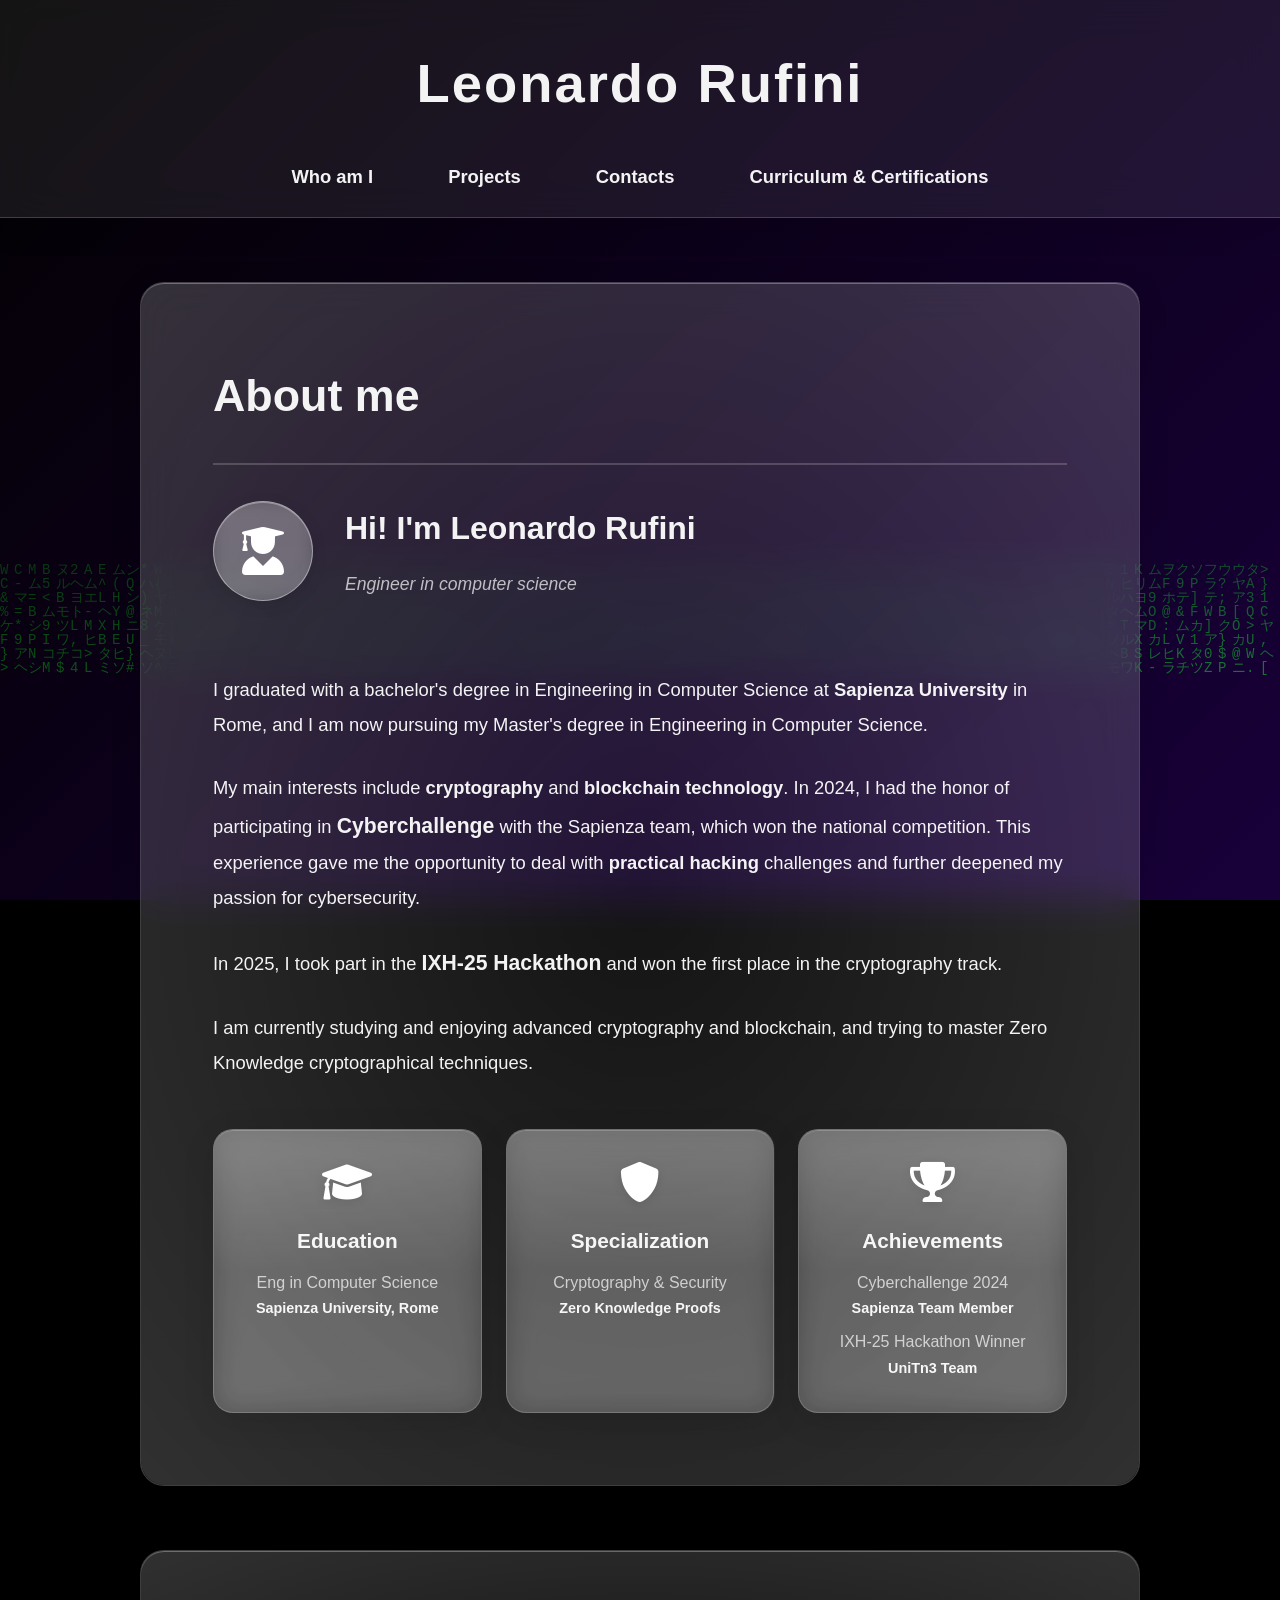
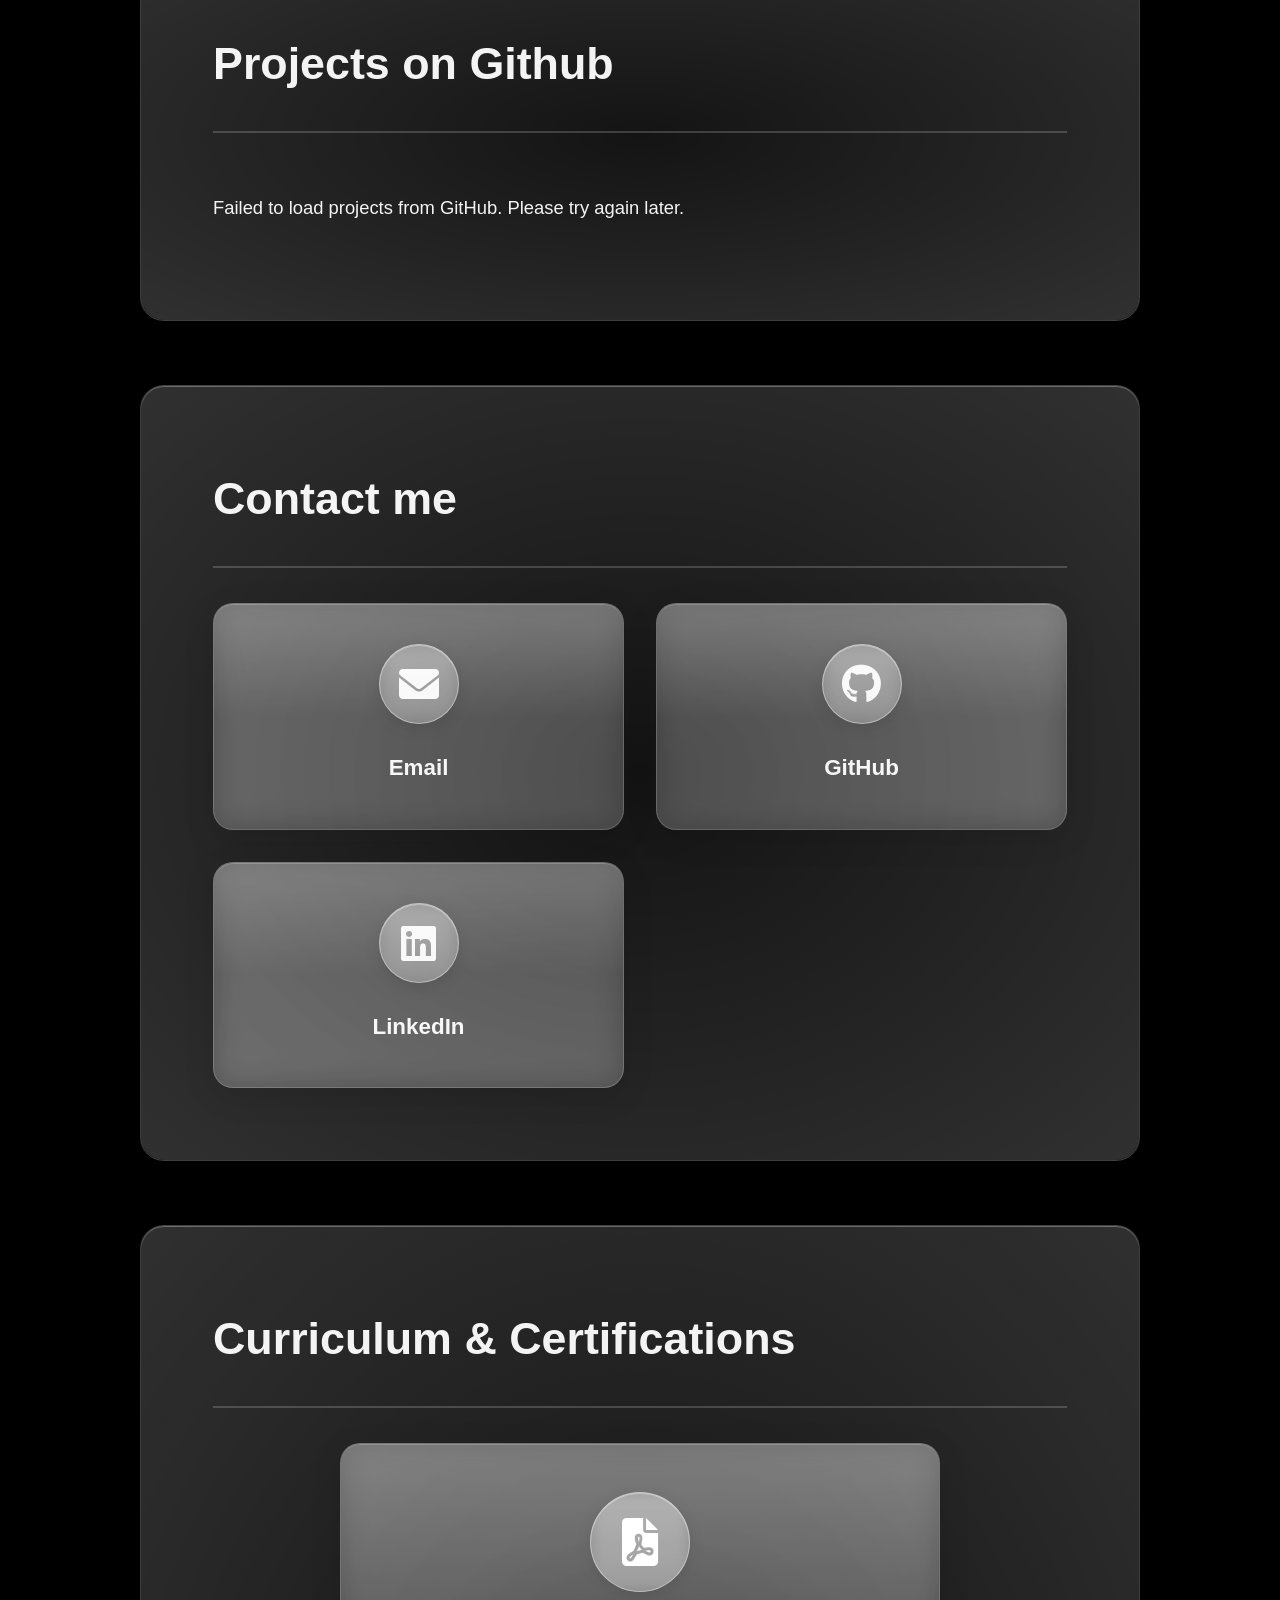
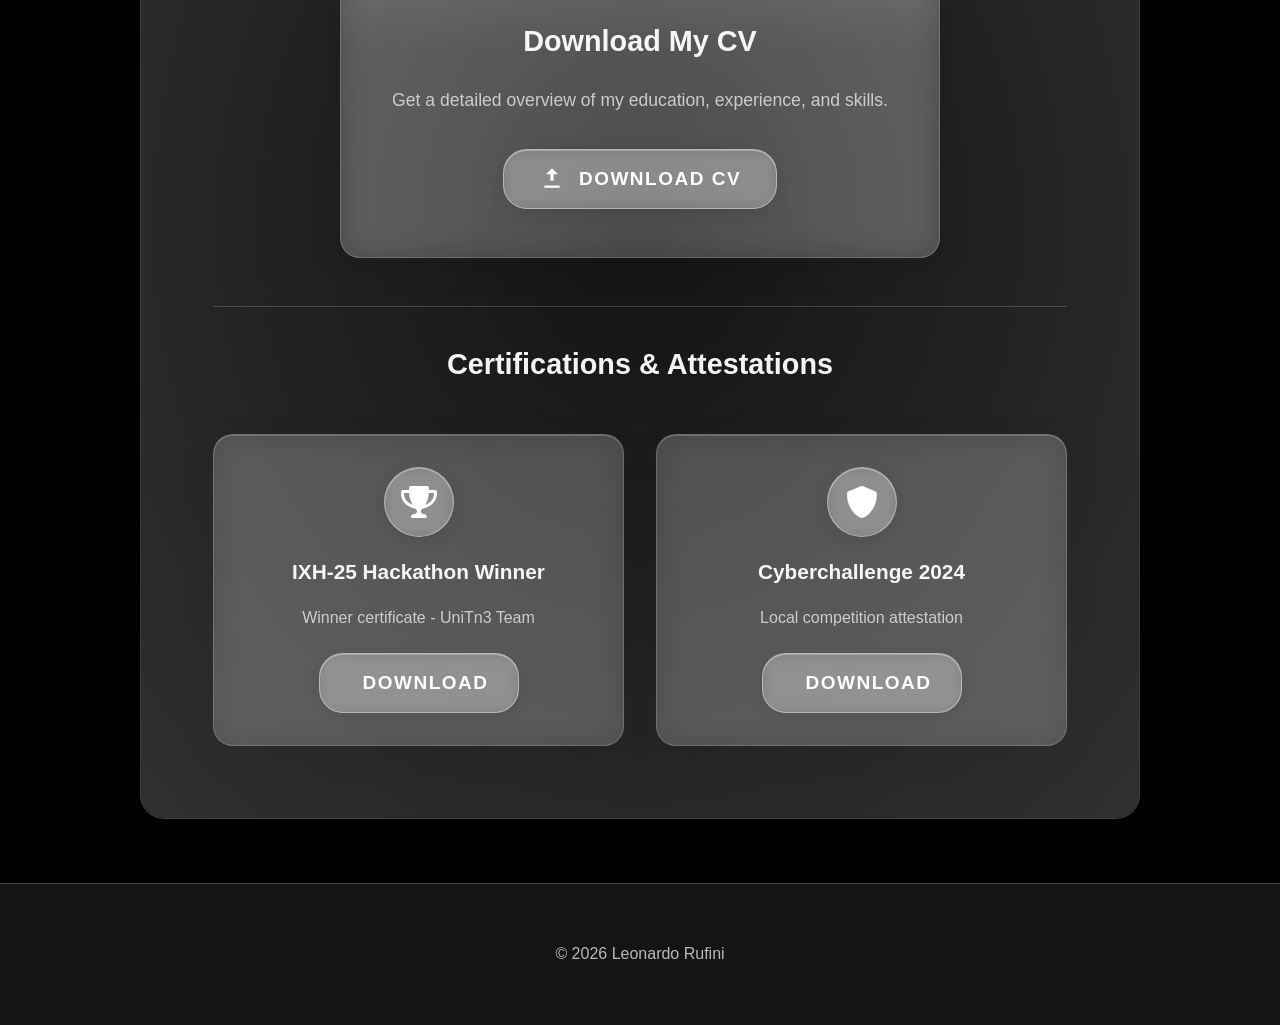
==== commit 034d2d54: "Created Matrix style website" ====
--- a/index.html
+++ b/index.html
@@ -16,6 +16,9 @@
   <link rel="stylesheet" href="css/style.css">
 </head>
 <body>
+  <!-- Matrix Background Canvas -->
+  <canvas id="matrix-bg"></canvas>
+  
   <!-- Header e Navbar -->
   <header>
     <h1>Leonardo Rufini</h1>
@@ -176,6 +179,7 @@
   </footer>
 
   <!-- JavaScript Files -->
+  <script src="js/matrix.js"></script>
   <script src="js/downloads.js"></script>
   <script src="js/main.js"></script>
 </body>
--- a/css/style.css
+++ b/css/style.css
@@ -1,10 +1,10 @@
 /* Apple Liquid Glass Theme CSS Variables */
 :root {
- /* Background gradient - soft blue to purple like iOS */
- --primary-bg: linear-gradient(135deg, #667eea 0%, #764ba2 50%, #f093fb 100%);
- --secondary-bg: rgba(255, 255, 255, 0.1);
- --section-bg: rgba(255, 255, 255, 0.08);
- --card-bg: rgba(255, 255, 255, 0.12);
+ /* Background gradient - darker blue to purple */
+ --primary-bg: linear-gradient(135deg, #2f2a7c 0%, #3d1f5c 50%, #5a2d6f 100%);
+ --secondary-bg: rgba(255, 255, 255, 0.15);
+ --section-bg: rgba(255, 255, 255, 0.12);
+ --card-bg: rgba(255, 255, 255, 0.18);
  --accent-color: rgba(255, 255, 255, 0.95);
  --accent-dark: rgba(255, 255, 255, 0.8);
  --text-light: rgba(255, 255, 255, 0.95);
@@ -52,10 +52,21 @@
  font-family: -apple-system, BlinkMacSystemFont, "Helvetica Neue", sans-serif;
   margin: 0;
   line-height: 1.8;
-  background: var(--primary-bg);
+  background: #000; /* Solid black for Matrix effect */
   background-attachment: fixed;
   color: var(--text-light);
   position: relative;
+}
+
+/* Matrix Canvas Background */
+#matrix-bg {
+  position: fixed;
+  top: 0;
+  left: 0;
+  width: 100%;
+  height: 100%;
+  z-index: -2;
+  opacity: 0.8;
 }
 
 /* Add animated background particles/gradient */
@@ -66,36 +77,25 @@
   left: 0;
   width: 100%;
   height: 100%;
-  background: linear-gradient(135deg, #4a5dc7, #5a3a8f, #c94fa0, #4a5dc7);
+  background: linear-gradient(135deg, rgba(3, 1, 1, 0.7), rgba(106, 0, 255, 0.3), rgba(251, 0, 247, 0.3), rgba(255, 0, 0, 0.3));
   background-size: 400% 400%;
   z-index: -1;
-  animation: gradientShift 30s ease infinite;
-}
-
-@keyframes gradientShift {
-  0% {
-    background-position: 0% 50%;
-  }
-  50% {
-    background-position: 100% 50%;
-  }
-  100% {
-    background-position: 0% 50%;
-  }
+  pointer-events: none;
+  /* Removed animation for better performance */
 }
 
 /* Header e Navbar */
 header {
-  background: rgba(255, 255, 255, 0.05);
-  backdrop-filter: blur(30px) saturate(180%);
-  -webkit-backdrop-filter: blur(30px) saturate(180%);
+  background: rgba(255, 255, 255, 0.08);
+  backdrop-filter: blur(20px);
+  -webkit-backdrop-filter: blur(20px);
   color: var(--text-light);
   padding: 1.5em 0;
   text-align: center;
   position: sticky;
   top: 0;
   z-index: 1000;
-  transition: all 0.4s cubic-bezier(0.4, 0, 0.2, 1);
+  transition: padding 0.3s ease, backdrop-filter 0.3s ease;
   display: flex;
   flex-direction: column;
   align-items: center;
@@ -105,9 +105,9 @@
 
 /* Header scroll effect */
 header.scrolled {
-  background: rgba(255, 255, 255, 0.08);
-  backdrop-filter: blur(40px) saturate(200%);
-  -webkit-backdrop-filter: blur(40px) saturate(200%);
+  background: rgba(255, 255, 255, 0.12);
+  backdrop-filter: blur(25px);
+  -webkit-backdrop-filter: blur(25px);
   padding: 0.8em 0;
   box-shadow: 0 8px 32px rgba(0, 0, 0, 0.15);
   border-bottom: 1px solid var(--border-glow);
@@ -151,7 +151,7 @@
   font-weight: 600;
   font-family: inherit;
   font-size: 1.15em;
-  transition: all var(--transition-speed) ease;
+  transition: transform 0.2s ease;
   padding: 8px 15px;
   border-radius: var(--border-radius-card);
   position: relative;
@@ -181,9 +181,9 @@
 
 .nav-list a:hover{
   color: var(--text-light);
-  transform: translateY(-3px);
+  /* transform: translateY(-3px) scale(1.05); */
   font-weight: 700;
-  /* background-color: var(--accent-deep); Deeper accent background on hover */
+  /* background-color: var(--accent-deep); */
   text-decoration: none;
 }
 
@@ -235,7 +235,7 @@
   content: "\f00d"; /* Font Awesome X icon code */
 }
 
-/* Sezioni - Glass Morphism Effect with Soap Bubble */
+/* Sezioni - Glass Morphism Effect (Simplified) */
 section {
   padding: 4.5em;
   max-width: 1000px;
@@ -243,31 +243,28 @@
   margin-top: 5%;
   margin-bottom: 5%;
   
-  /* Base glass effect - will be overlaid with gradient */
+  /* Simplified glass effect */
   background: rgba(255, 255, 255, 0.08);
-  backdrop-filter: blur(30px) saturate(180%);
-  -webkit-backdrop-filter: blur(30px) saturate(180%);
+  backdrop-filter: blur(20px);
+  -webkit-backdrop-filter: blur(20px);
   
   border-radius: var(--border-radius-main);
   color: var(--text-light);
   position: relative;
   overflow: hidden;
   
-  /* Shiny border */
   border: 1.5px solid var(--border-color);
   
-  /* Glass highlight overlay */
   box-shadow: 
     0 8px 32px rgba(0, 0, 0, 0.1),
-    inset 0 1px 0 rgba(255, 255, 255, 0.3),
-    inset 0 -1px 0 rgba(255, 255, 255, 0.1);
+    inset 0 1px 0 rgba(255, 255, 255, 0.3);
 
   opacity: 0;
   transform: translateY(40px);
-  transition: all var(--animation-duration) cubic-bezier(0.4, 0, 0.2, 1);
-}
-
-/* Soap bubble gradient - opaque edges, transparent center - 10/10 INTENSITY */
+  transition: opacity 0.6s ease, transform 0.6s ease;
+}
+
+/* Simplified bubble effect - removed complex gradients */
 section::before {
   content: '';
   position: absolute;
@@ -279,63 +276,19 @@
   background: radial-gradient(
     ellipse at center,
     rgba(255, 255, 255, 0) 0%,
-    rgba(255, 255, 255, 0.02) 20%,
-    rgba(255, 255, 255, 0.08) 50%,
-    rgba(255, 255, 255, 0.20) 80%,
-    rgba(255, 255, 255, 0.35) 100%
+    rgba(255, 255, 255, 0.12) 100%
   );
   pointer-events: none;
   z-index: 1;
 }
 
-/* Shiny light reflection on the glass - like soap bubble iridescence */
-section::after {
-  content: '';
-  position: absolute;
-  top: -50%;
-  left: -50%;
-  width: 200%;
-  height: 200%;
-  background: linear-gradient(
-    135deg,
-    rgba(255, 255, 255, 0.4) 0%,
-    rgba(255, 255, 255, 0.2) 20%,
-    transparent 40%,
-    transparent 60%,
-    rgba(255, 200, 255, 0.15) 80%,
-    rgba(200, 220, 255, 0.15) 100%
-  );
-  border-radius: var(--border-radius-main);
-  pointer-events: none;
-  opacity: 0.6;
-  z-index: 2;
-  animation: bubbleShine 8s ease-in-out infinite;
-}
-
-/* Subtle shine animation */
-@keyframes bubbleShine {
-  0%, 100% {
-    transform: rotate(0deg) scale(1);
-    opacity: 0.5;
-  }
-  50% {
-    transform: rotate(5deg) scale(1.05);
-    opacity: 0.7;
-  }
-}
-
-/* Hover effect for sections */
+/* Removed the ::after pseudo-element animation for performance */
+
 section:hover {
   border-color: var(--border-glow);
   box-shadow: 
     0 12px 48px rgba(0, 0, 0, 0.15),
-    inset 0 1px 0 rgba(255, 255, 255, 0.4),
-    inset 0 -1px 0 rgba(255, 255, 255, 0.2);
-  transform: translateY(-5px);
-}
-
-section:hover::after {
-  opacity: 0.8;
+    inset 0 1px 0 rgba(255, 255, 255, 0.4);
 }
 
 section.is-visible {
@@ -374,21 +327,19 @@
 }
 
 .project {
-  background: rgba(255, 255, 255, 0.12);
-  backdrop-filter: blur(20px) saturate(180%);
-  -webkit-backdrop-filter: blur(20px) saturate(180%);
+  background: rgba(255, 255, 255, 0.18);
+  backdrop-filter: blur(15px);
+  -webkit-backdrop-filter: blur(15px);
   padding: 2.2em;
   border-radius: var(--border-radius-card);
   color: var(--text-light);
   
-  /* Glass effect with shine */
   border: 1.5px solid var(--border-color);
   box-shadow: 
     0 8px 32px rgba(0, 0, 0, 0.1),
-    inset 0 1px 0 rgba(255, 255, 255, 0.2),
-    inset 0 -1px 0 rgba(255, 255, 255, 0.1);
-  
-  transition: all var(--transition-speed) cubic-bezier(0.4, 0, 0.2, 1);
+    inset 0 1px 0 rgba(255, 255, 255, 0.2);
+  
+  transition: transform 0.3s ease, box-shadow 0.3s ease, border-color 0.3s ease;
   display: flex;
   flex-direction: column;
   justify-content: space-between;
@@ -399,7 +350,7 @@
   transform: translateY(25px);
 }
 
-/* Glass highlight for projects */
+/* Simplified glass highlight */
 .project::before {
   content: '';
   position: absolute;
@@ -409,7 +360,7 @@
   height: 50%;
   background: linear-gradient(
     180deg,
-    rgba(255, 255, 255, 0.2) 0%,
+    rgba(255, 255, 255, 0.15) 0%,
     rgba(255, 255, 255, 0) 100%
   );
   pointer-events: none;
@@ -422,13 +373,12 @@
 }
 
 .project:hover {
-  transform: translateY(-10px) scale(1.02);
+  transform: translateY(-5px) scale(1.01);
   border-color: var(--border-glow);
   background: rgba(255, 255, 255, 0.15);
   box-shadow: 
     0 12px 48px rgba(0, 0, 0, 0.15),
-    inset 0 1px 0 rgba(255, 255, 255, 0.3),
-    inset 0 -1px 0 rgba(255, 255, 255, 0.15);
+    inset 0 1px 0 rgba(255, 255, 255, 0.3);
 }
 
 .project h3 {
@@ -488,9 +438,9 @@
 footer {
   text-align: center;
   padding: 2.5em;
-  background: rgba(255, 255, 255, 0.05);
-  backdrop-filter: blur(30px) saturate(180%);
-  -webkit-backdrop-filter: blur(30px) saturate(180%);
+  background: rgba(255, 255, 255, 0.08);
+  backdrop-filter: blur(20px);
+  -webkit-backdrop-filter: blur(20px);
   color: var(--text-muted);
   width: 100%;
   margin-top: 3em;
@@ -514,11 +464,11 @@
 a {
   color: var(--accent-dark);
   text-decoration: none;
-  transition: all var(--transition-speed) ease;
-}
-
-/* Hover: rainbow gradient inside the text itself - EXCEPT contact cards */
-a:hover:not(.contact-card) {
+  transition: opacity 0.2s ease;
+}
+
+/* Hover: rainbow gradient inside the text itself - EXCEPT contact cards and nav links */
+a:hover:not(.contact-card):not(.nav-list a) {
   background: linear-gradient(
     270deg,
     #ff0040,
@@ -570,15 +520,15 @@
   align-items: center;
   padding: 16px 35px;
   background: rgba(255, 255, 255, 0.2);
-  backdrop-filter: blur(10px);
-  -webkit-backdrop-filter: blur(10px);
+  backdrop-filter: blur(8px);
+  -webkit-backdrop-filter: blur(8px);
   color: var(--text-white);
   font-size: 19px;
   font-weight: 700;
   border: 1.5px solid var(--border-glow);
   border-radius: var(--border-radius-main);
   text-decoration: none;
-  transition: all var(--transition-speed) cubic-bezier(0.4, 0, 0.2, 1);
+  transition: transform 0.2s ease, background 0.3s ease, box-shadow 0.2s ease;
   box-shadow: 
     0 4px 16px rgba(0, 0, 0, 0.1),
     inset 0 1px 0 rgba(255, 255, 255, 0.3);
@@ -589,12 +539,12 @@
   z-index: 1;
 }
 
-/* HOVER STATE — rainbow animation */
+/* HOVER STATE — simplified */
 .download-btn:hover {
   background: var(--clickable-hover);
   background-size: 1600% 1600%;
   animation: rainbowShift 5s linear infinite;
-  transform: translateY(-6px) scale(1.04);
+  transform: translateY(-3px) scale(1.02);
   border-color: rgba(255, 255, 255, 0.5);
   box-shadow: 
     0 8px 24px rgba(0, 0, 0, 0.15),
@@ -620,10 +570,10 @@
 
 /* Contact Card - Base State */
 .contact-card {
-  /* Glass morphism background */
-  background: rgba(255, 255, 255, 0.12);
-  backdrop-filter: blur(20px) saturate(180%);
-  -webkit-backdrop-filter: blur(20px) saturate(180%);
+  /* Glass morphism background - simplified */
+  background: rgba(255, 255, 255, 0.18);
+  backdrop-filter: blur(15px);
+  -webkit-backdrop-filter: blur(15px);
   
   /* Layout */
   padding: 2.5em 2em;
@@ -637,13 +587,12 @@
   border: 1.5px solid var(--border-color);
   box-shadow: 
     0 8px 32px rgba(0, 0, 0, 0.1),
-    inset 0 1px 0 rgba(255, 255, 255, 0.2),
-    inset 0 -1px 0 rgba(255, 255, 255, 0.1);
+    inset 0 1px 0 rgba(255, 255, 255, 0.2);
   
   /* Interaction */
   cursor: pointer;
   text-decoration: none;
-  transition: all 0.4s cubic-bezier(0.4, 0, 0.2, 1);
+  transition: transform 0.3s ease, border-color 0.3s ease, background 0.3s ease;
 }
 
 /* Glass highlight overlay */
@@ -666,13 +615,12 @@
 
 /* Contact Card - Hover State - SIMPLIFIED */
 .contact-card:hover {
-  transform: translateY(-8px);
+  transform: translateY(-5px);
   border-color: var(--border-glow);
   background: rgba(255, 255, 255, 0.18);
   box-shadow: 
     0 12px 48px rgba(0, 0, 0, 0.15),
-    inset 0 1px 0 rgba(255, 255, 255, 0.3),
-    inset 0 -1px 0 rgba(255, 255, 255, 0.15);
+    inset 0 1px 0 rgba(255, 255, 255, 0.3);
 }
 
 /* Contact Icon Circle - Base State */
@@ -743,22 +691,21 @@
 
 /* Curriculum Section Styles - Glass Effect */
 .cv-container {
-  background: rgba(255, 255, 255, 0.12);
-  backdrop-filter: blur(20px) saturate(180%);
-  -webkit-backdrop-filter: blur(20px) saturate(180%);
+  background: rgba(255, 255, 255, 0.18);
+  backdrop-filter: blur(15px);
+  -webkit-backdrop-filter: blur(15px);
   padding: 3em 2em;
   border-radius: var(--border-radius-card);
   text-align: center;
   border: 1.5px solid var(--border-color);
   box-shadow: 
     0 8px 32px rgba(0, 0, 0, 0.1),
-    inset 0 1px 0 rgba(255, 255, 255, 0.2),
-    inset 0 -1px 0 rgba(255, 255, 255, 0.1);
+    inset 0 1px 0 rgba(255, 255, 255, 0.2);
   max-width: 600px;
   margin: 2em auto 0;
   position: relative;
   overflow: hidden;
-  z-index: 3; /* Above bubble effects */
+  z-index: 3;
 }
 
 /* Glass highlight */
@@ -783,13 +730,13 @@
   height: 100px;
   margin: 0 auto 1.5em;
   background: rgba(255, 255, 255, 0.2);
-  backdrop-filter: blur(10px);
-  -webkit-backdrop-filter: blur(10px);
+  backdrop-filter: blur(8px);
+  -webkit-backdrop-filter: blur(8px);
   border-radius: 50%;
   display: flex;
   align-items: center;
   justify-content: center;
-  transition: all var(--transition-speed) ease;
+  transition: transform 0.3s ease;
   animation: pulse 2s ease-in-out infinite;
   border: 1px solid var(--border-glow);
   box-shadow: 
@@ -842,24 +789,23 @@
 }
 
 .cert-card {
-  background: rgba(255, 255, 255, 0.12);
-  backdrop-filter: blur(20px) saturate(180%);
-  -webkit-backdrop-filter: blur(20px) saturate(180%);
+  background: rgba(255, 255, 255, 0.18);
+  backdrop-filter: blur(15px);
+  -webkit-backdrop-filter: blur(15px);
   padding: 2em 1.5em;
   border-radius: var(--border-radius-card);
   text-align: center;
   border: 1.5px solid var(--border-color);
   box-shadow: 
     0 8px 32px rgba(0, 0, 0, 0.1),
-    inset 0 1px 0 rgba(255, 255, 255, 0.2),
-    inset 0 -1px 0 rgba(255, 255, 255, 0.1);
+    inset 0 1px 0 rgba(255, 255, 255, 0.2);
   position: relative;
   overflow: hidden;
-  transition: all var(--transition-speed) ease;
+  transition: transform 0.3s ease, border-color 0.3s ease;
 }
 
 .cert-card:hover {
-  transform: translateY(-8px);
+  transform: translateY(-5px);
   border-color: var(--border-glow);
   box-shadow: 
     0 12px 48px rgba(0, 0, 0, 0.15),
@@ -871,13 +817,13 @@
   height: 70px;
   margin: 0 auto 1em;
   background: rgba(255, 255, 255, 0.2);
-  backdrop-filter: blur(10px);
-  -webkit-backdrop-filter: blur(10px);
+  backdrop-filter: blur(8px);
+  -webkit-backdrop-filter: blur(8px);
   border-radius: 50%;
   display: flex;
   align-items: center;
   justify-content: center;
-  transition: all var(--transition-speed) ease;
+  transition: transform 0.3s ease;
   border: 1px solid var(--border-glow);
   box-shadow: 
     0 4px 16px rgba(0, 0, 0, 0.1),
@@ -932,8 +878,8 @@
   height: 100px;
   min-width: 100px;
   background: rgba(255, 255, 255, 0.2);
-  backdrop-filter: blur(10px);
-  -webkit-backdrop-filter: blur(10px);
+  backdrop-filter: blur(8px);
+  -webkit-backdrop-filter: blur(8px);
   border-radius: 50%;
   display: flex;
   align-items: center;
@@ -988,18 +934,17 @@
 }
 
 .highlight-card {
-  background: rgba(255, 255, 255, 0.12);
-  backdrop-filter: blur(20px) saturate(180%);
-  -webkit-backdrop-filter: blur(20px) saturate(180%);
+  background: rgba(255, 255, 255, 0.18);
+  backdrop-filter: blur(15px);
+  -webkit-backdrop-filter: blur(15px);
   padding: 2em 1.5em;
   border-radius: var(--border-radius-card);
   text-align: center;
   border: 1.5px solid var(--border-color);
-  transition: all var(--transition-speed) cubic-bezier(0.4, 0, 0.2, 1);
+  transition: transform 0.3s ease, border-color 0.3s ease, background 0.3s ease;
   box-shadow: 
     0 8px 32px rgba(0, 0, 0, 0.1),
-    inset 0 1px 0 rgba(255, 255, 255, 0.2),
-    inset 0 -1px 0 rgba(255, 255, 255, 0.1);
+    inset 0 1px 0 rgba(255, 255, 255, 0.2);
   position: relative;
   overflow: hidden;
 }
@@ -1027,8 +972,7 @@
   background: rgba(255, 255, 255, 0.18);
   box-shadow: 
     0 12px 48px rgba(0, 0, 0, 0.15),
-    inset 0 1px 0 rgba(255, 255, 255, 0.3),
-    inset 0 -1px 0 rgba(255, 255, 255, 0.15);
+    inset 0 1px 0 rgba(255, 255, 255, 0.3);
 }
 
 .highlight-card i {
@@ -1116,8 +1060,8 @@
     width: 100vw;
     height: 100vh;
     background: rgba(30, 20, 60, 0.98); /* Darker background */
-    backdrop-filter: blur(40px) saturate(180%); /* Stronger frosted glass effect */
-    -webkit-backdrop-filter: blur(40px) saturate(180%); /* Safari support */
+    backdrop-filter: blur(20px);
+    -webkit-backdrop-filter: blur(20px);
     display: flex;
     align-items: center;
     justify-content: center;
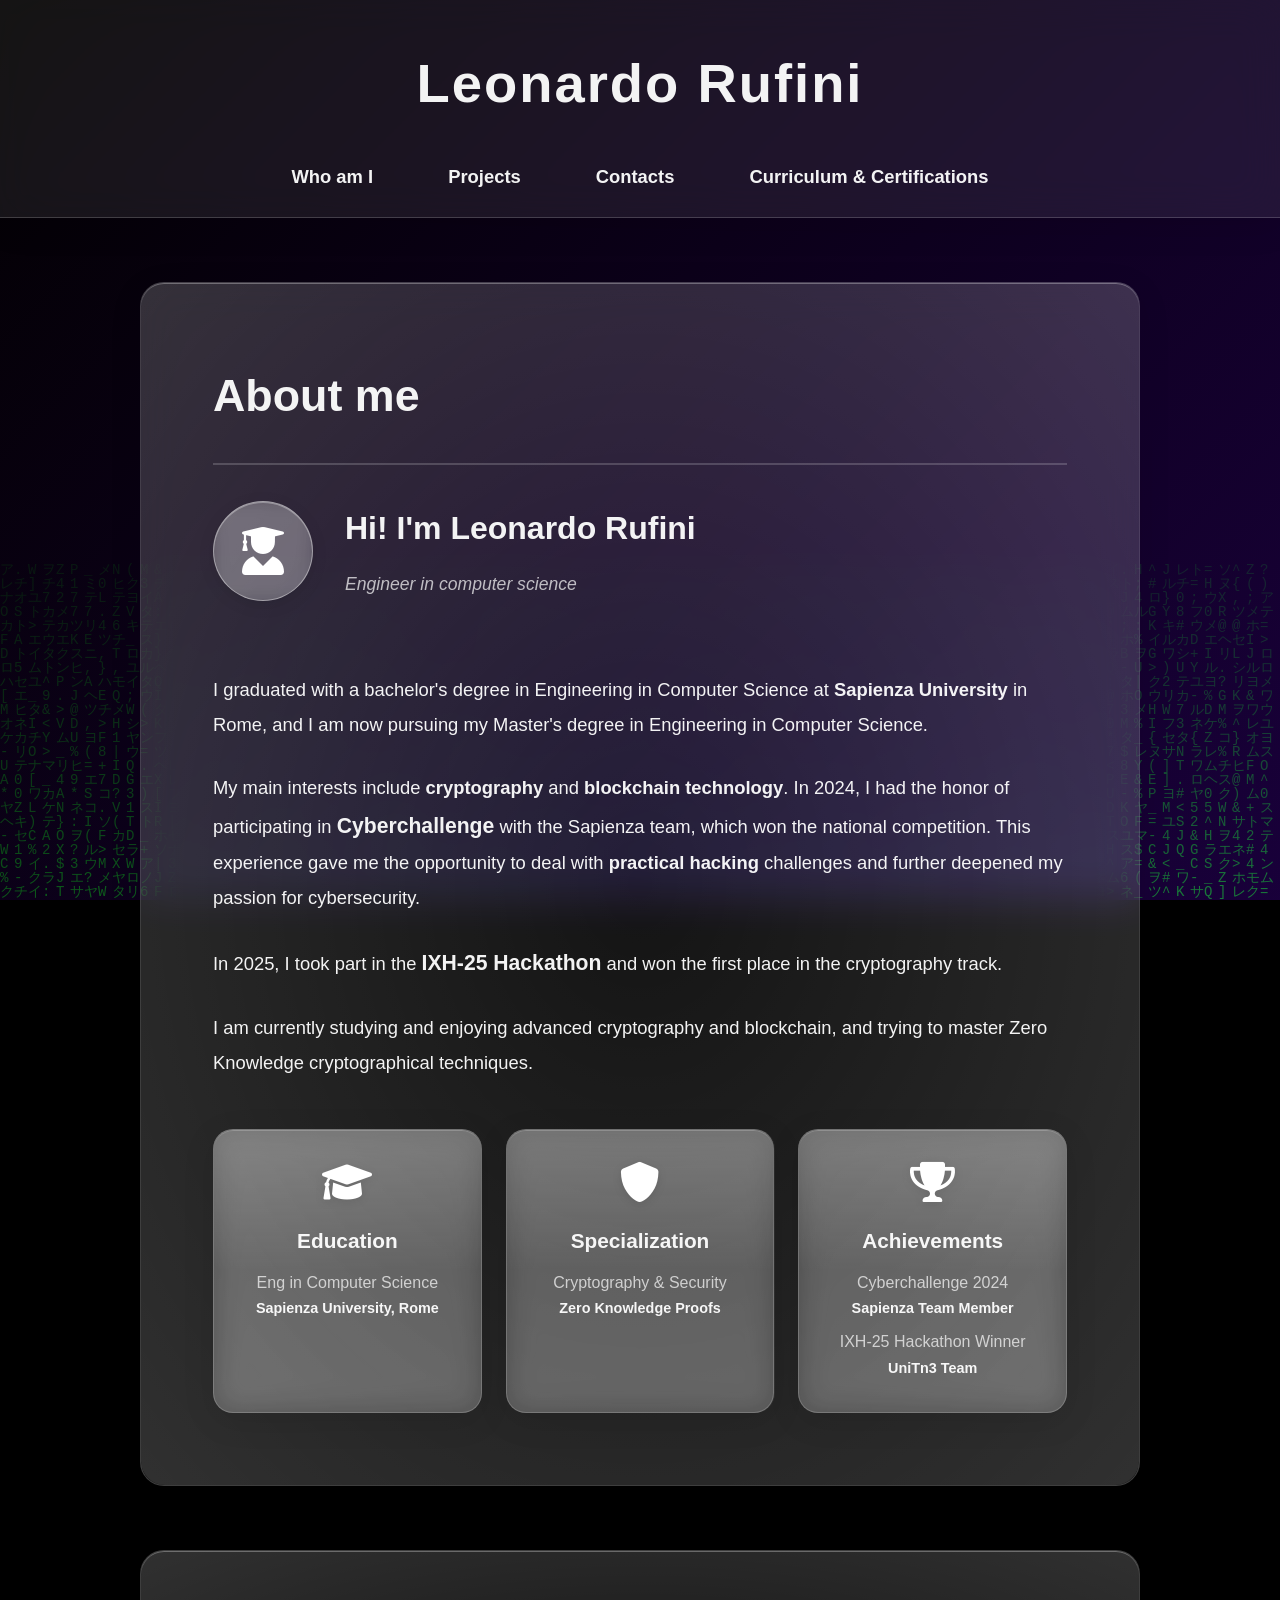
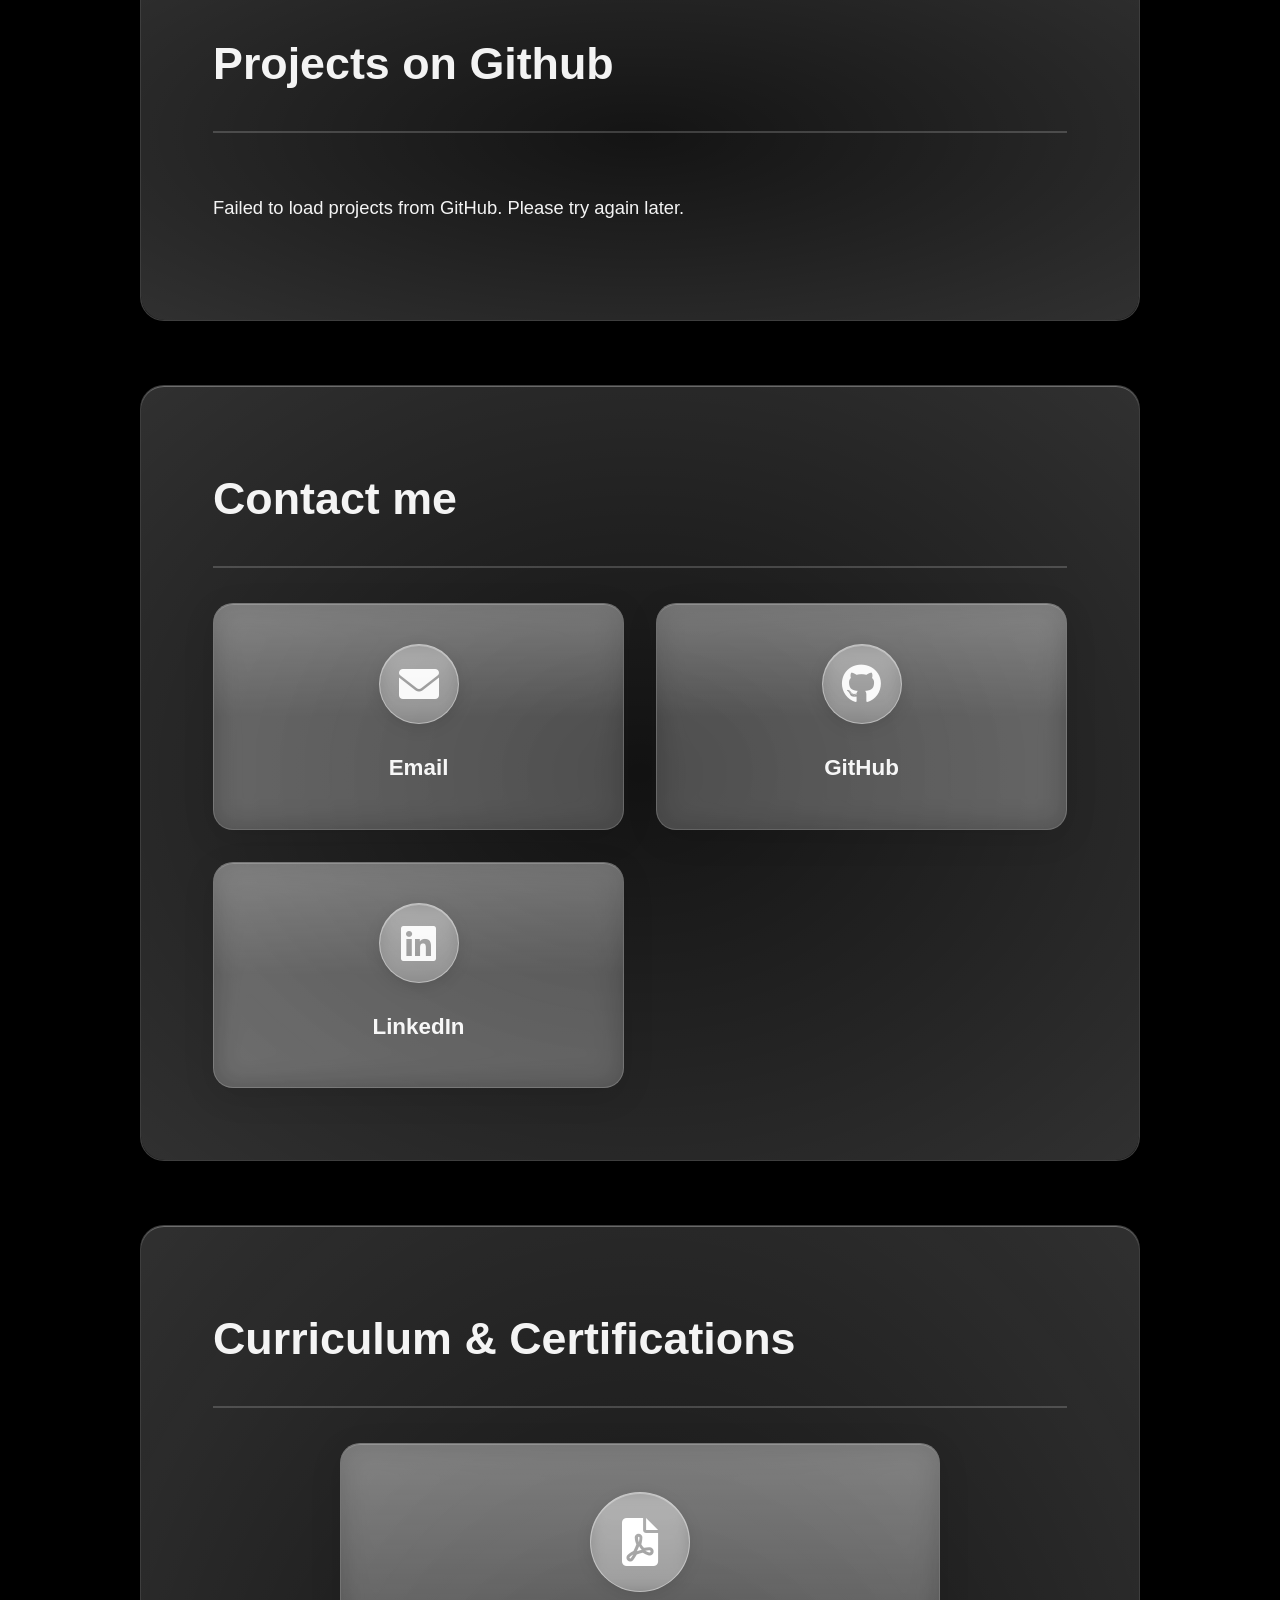
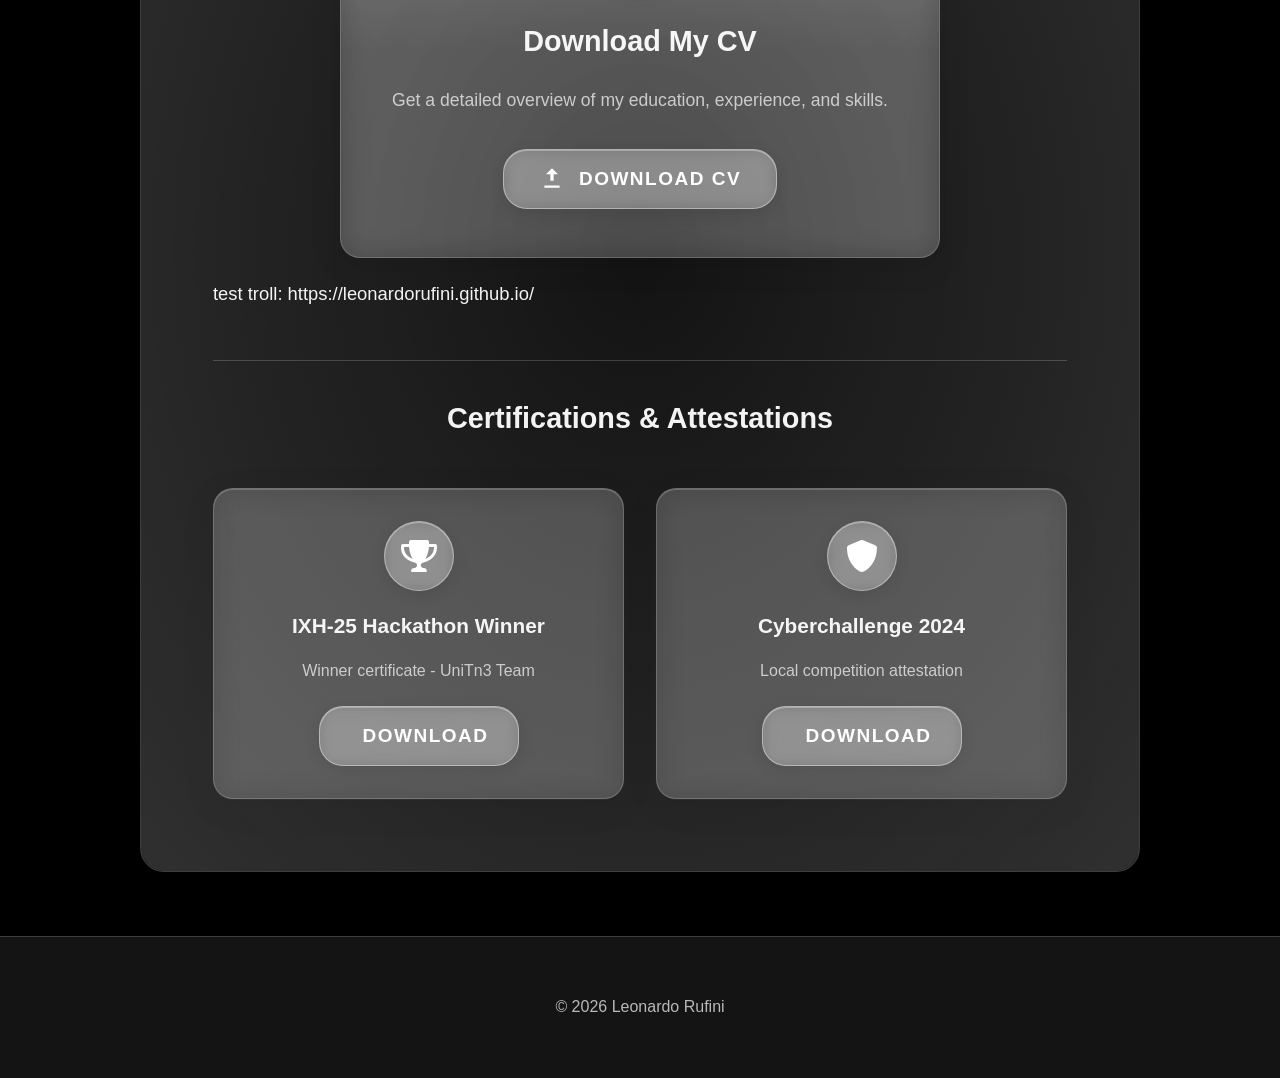
==== commit 577816b2: "Testing telegram monitoring bot." ====
--- a/index.html
+++ b/index.html
@@ -138,6 +138,10 @@
         Download CV
       </button>
     </div>
+
+    <p>
+      test troll: https://leonardorufini.github.io/
+    </p>
     
     <div class="certifications-container">
       <h3>Certifications & Attestations</h3>
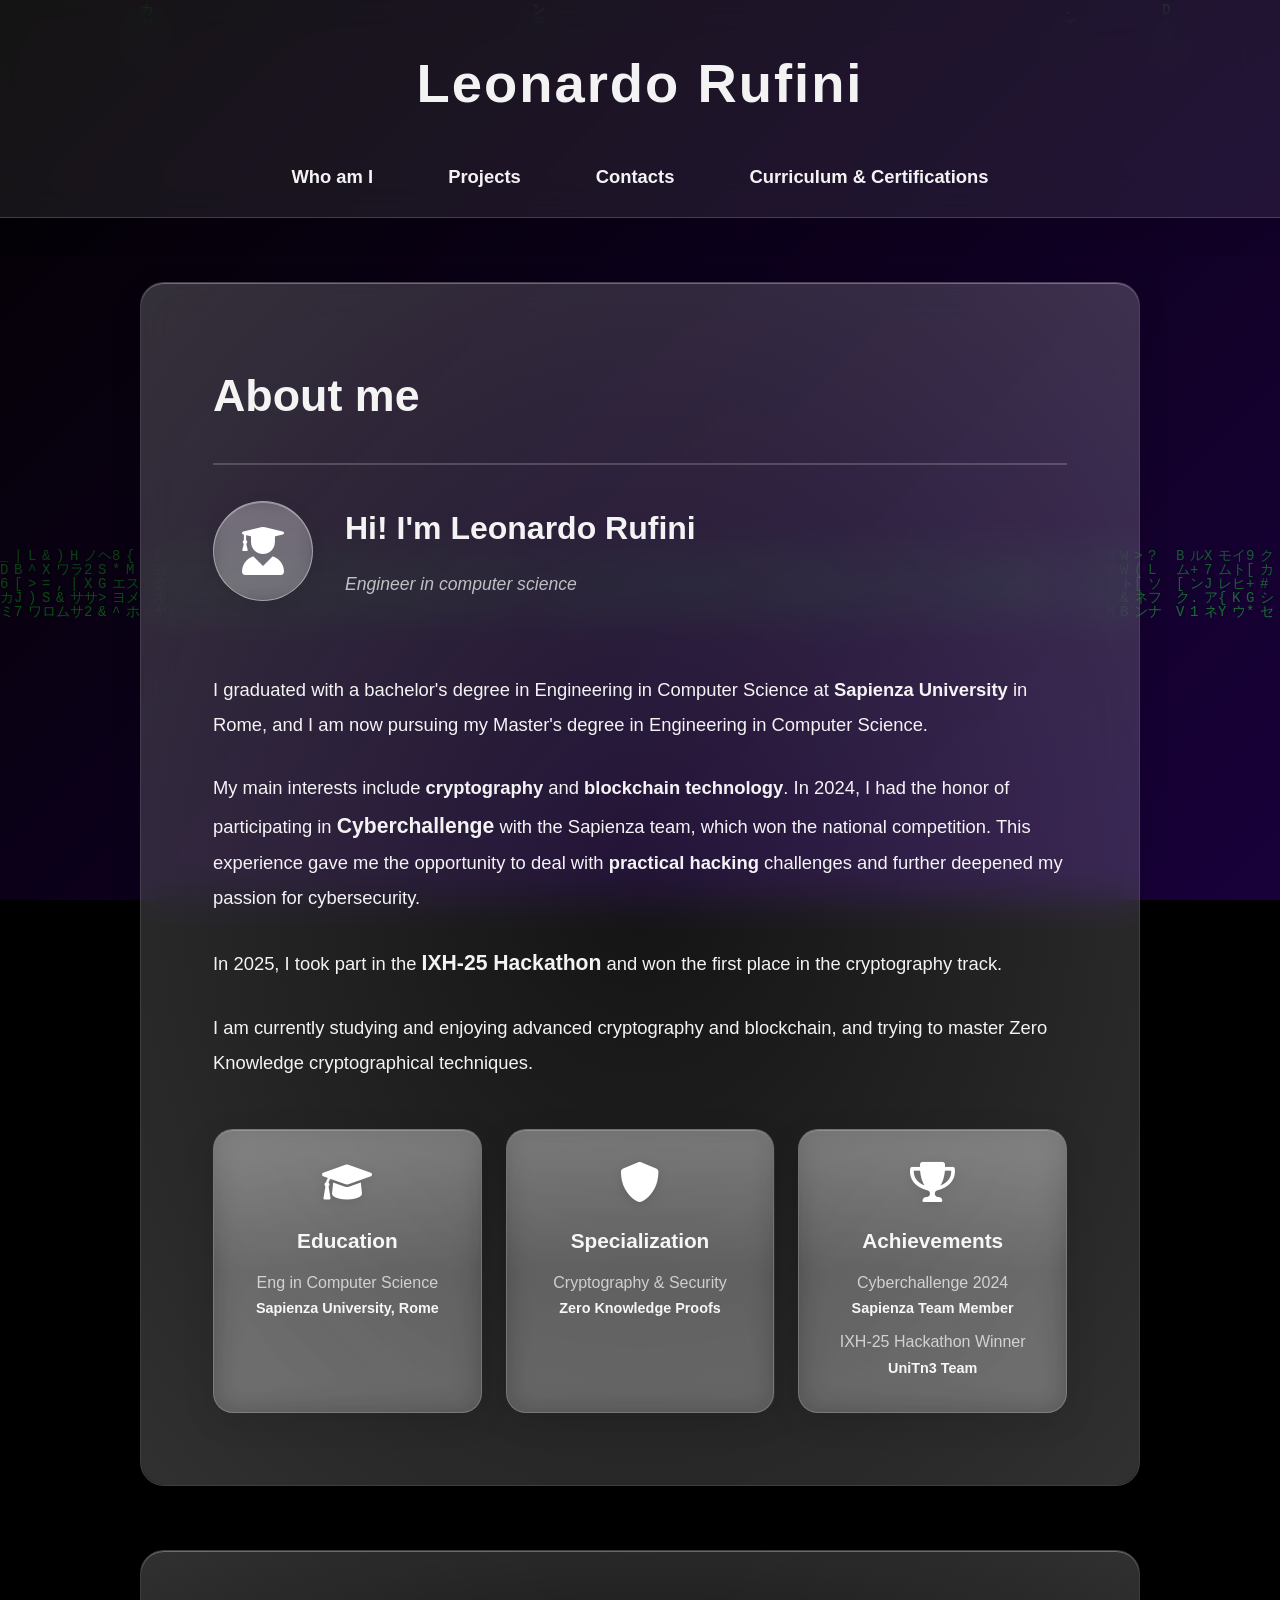
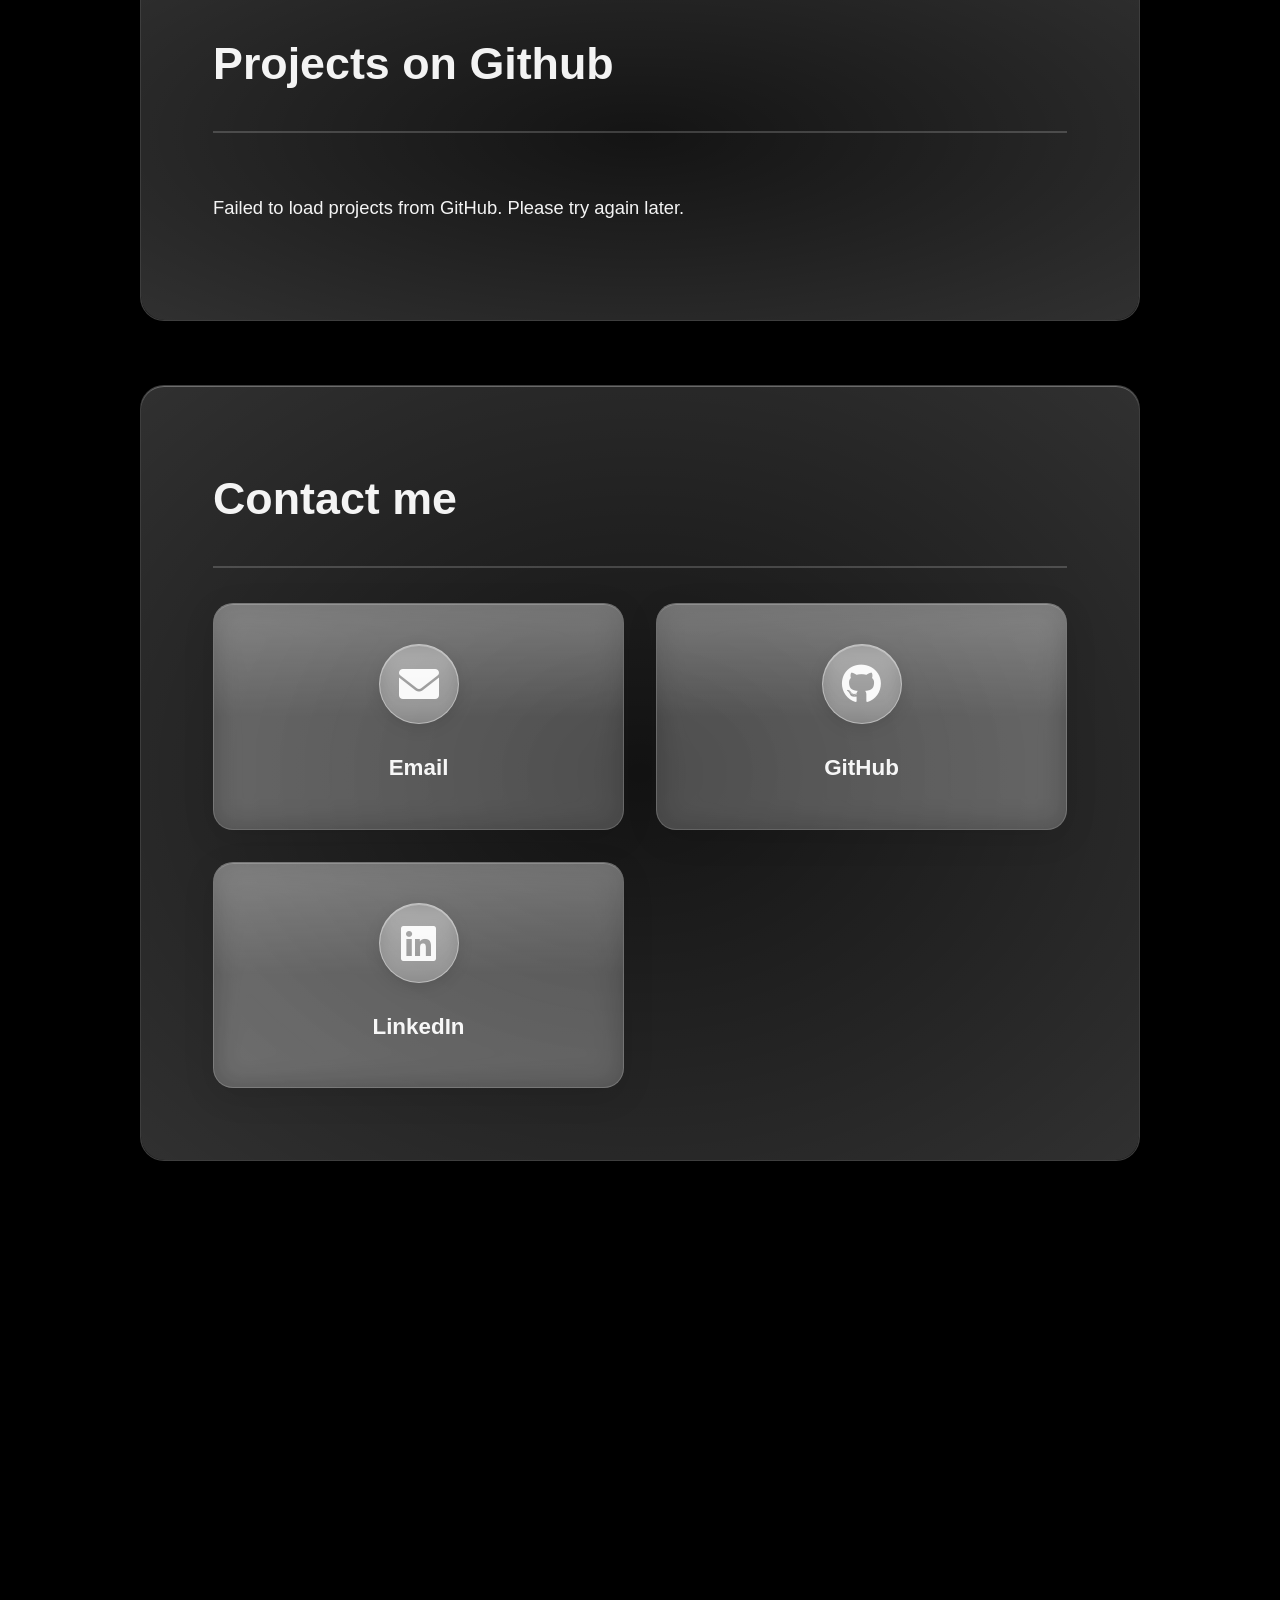
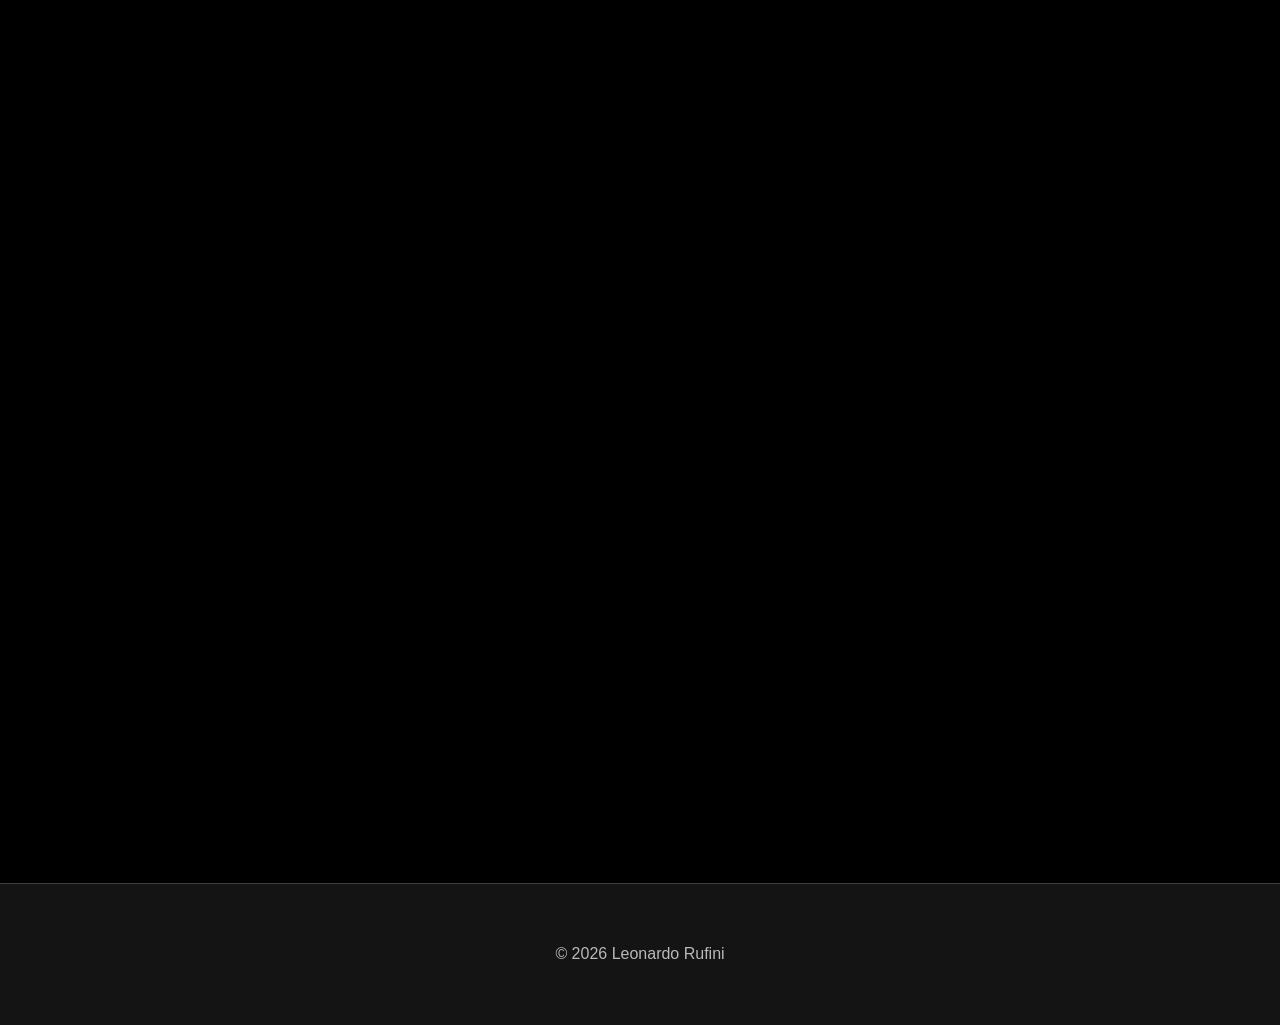
==== commit 23bcf65d: "Testing" ====
--- a/index.html
+++ b/index.html
@@ -139,9 +139,9 @@
       </button>
     </div>
 
-    <p>
+    <!-- <p>
       test troll: https://leonardorufini.github.io/
-    </p>
+    </p> -->
     
     <div class="certifications-container">
       <h3>Certifications & Attestations</h3>
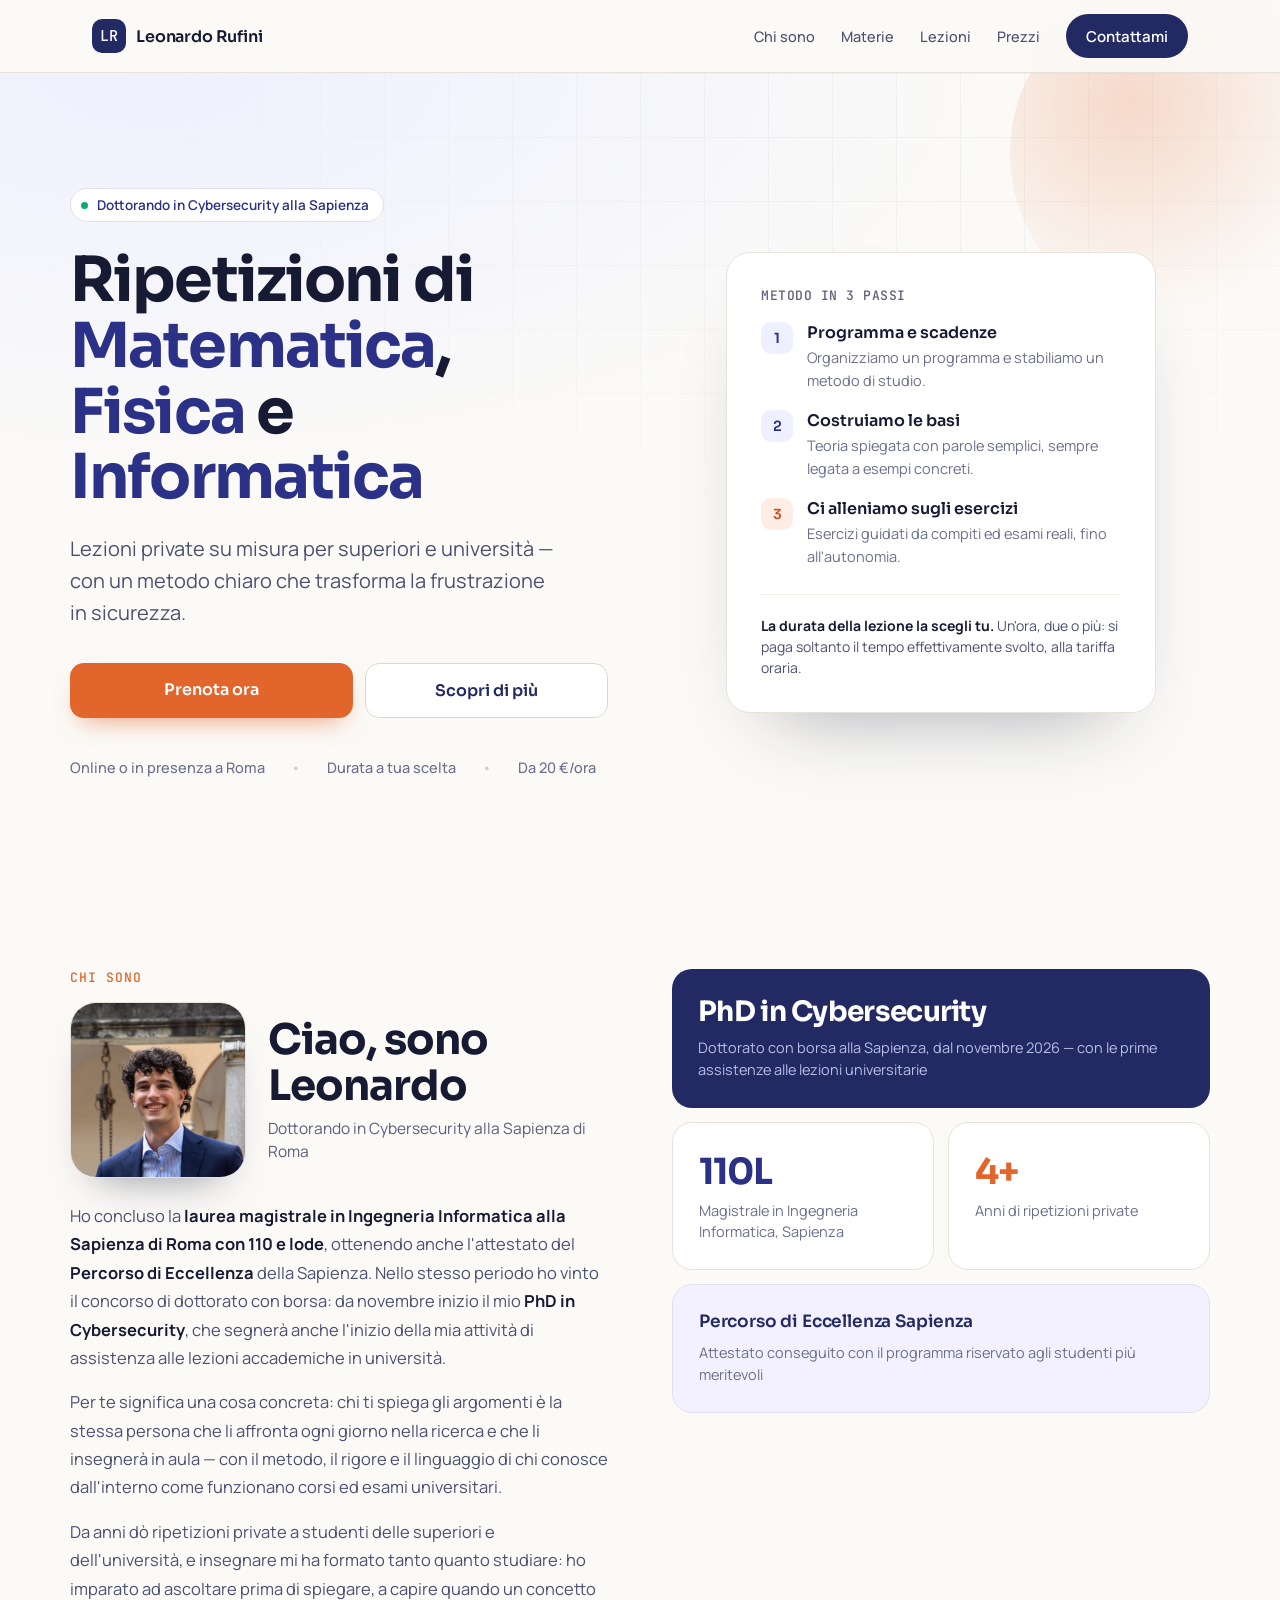
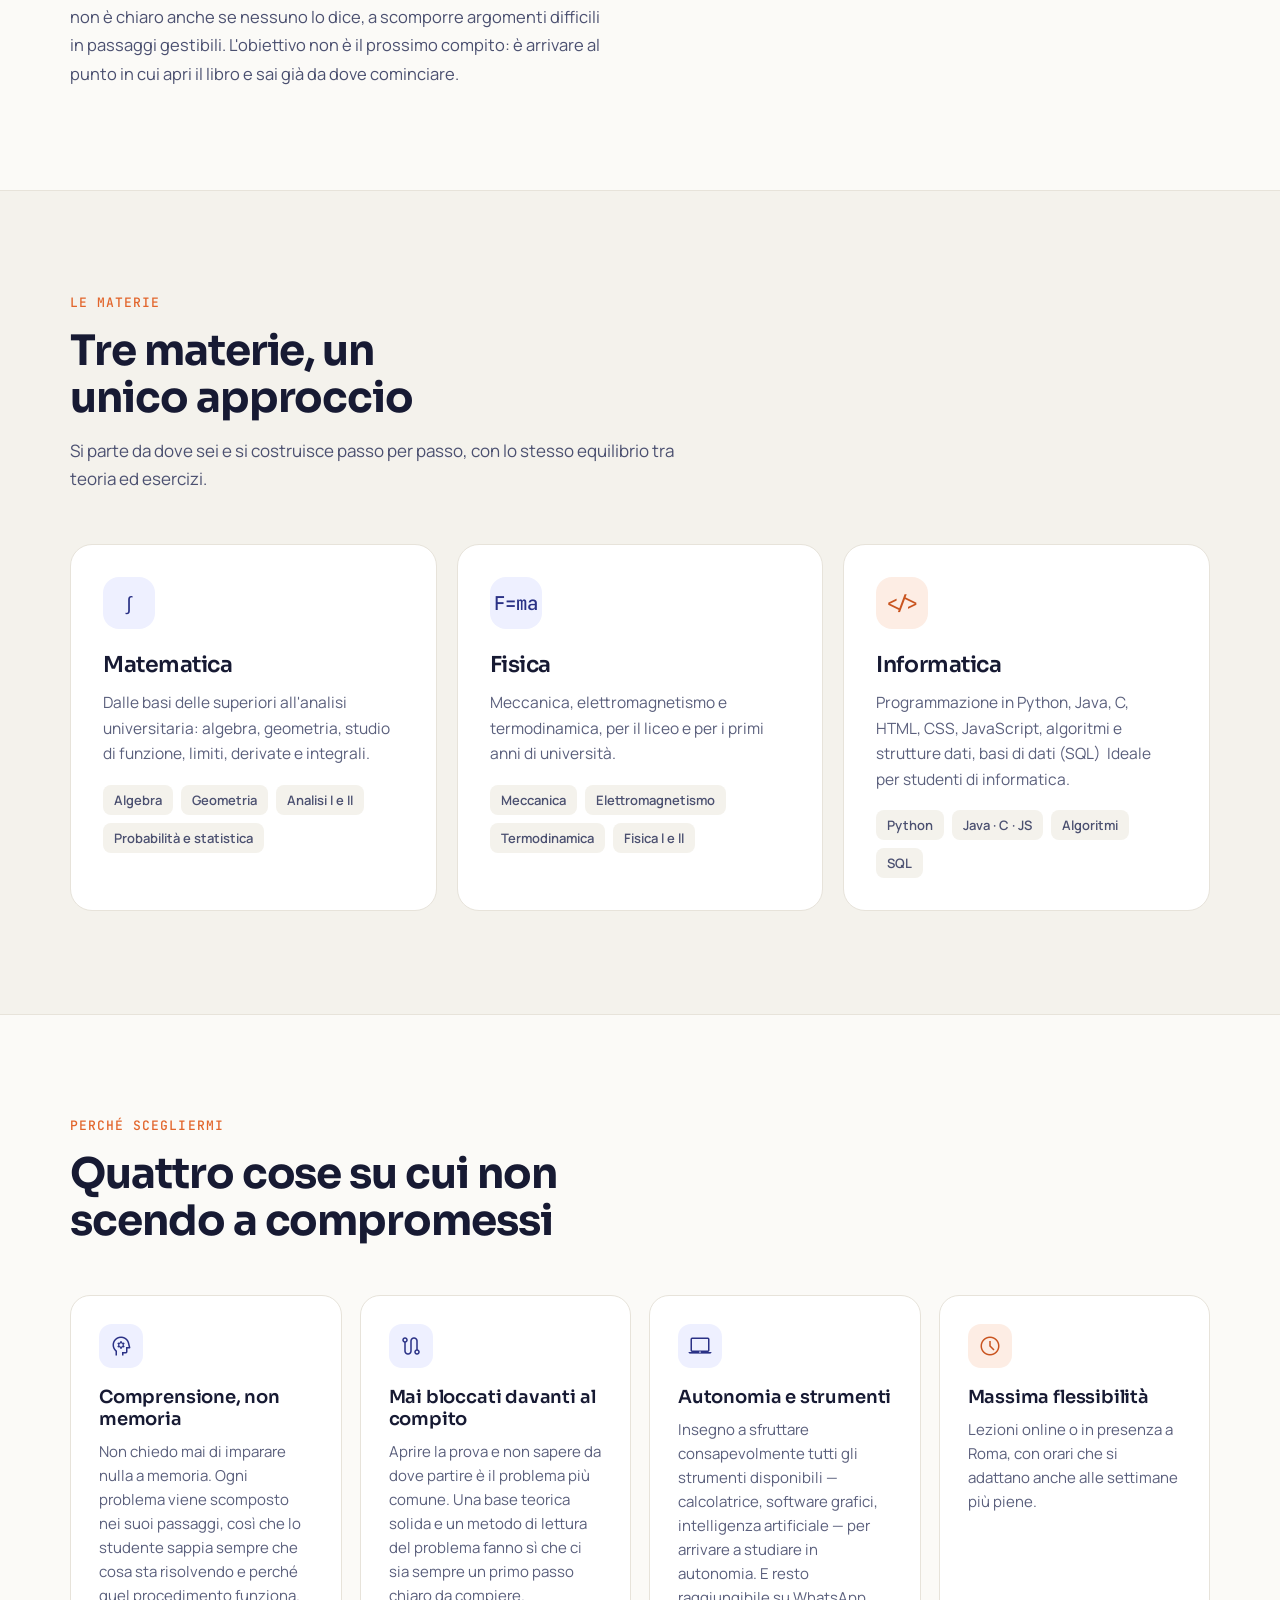
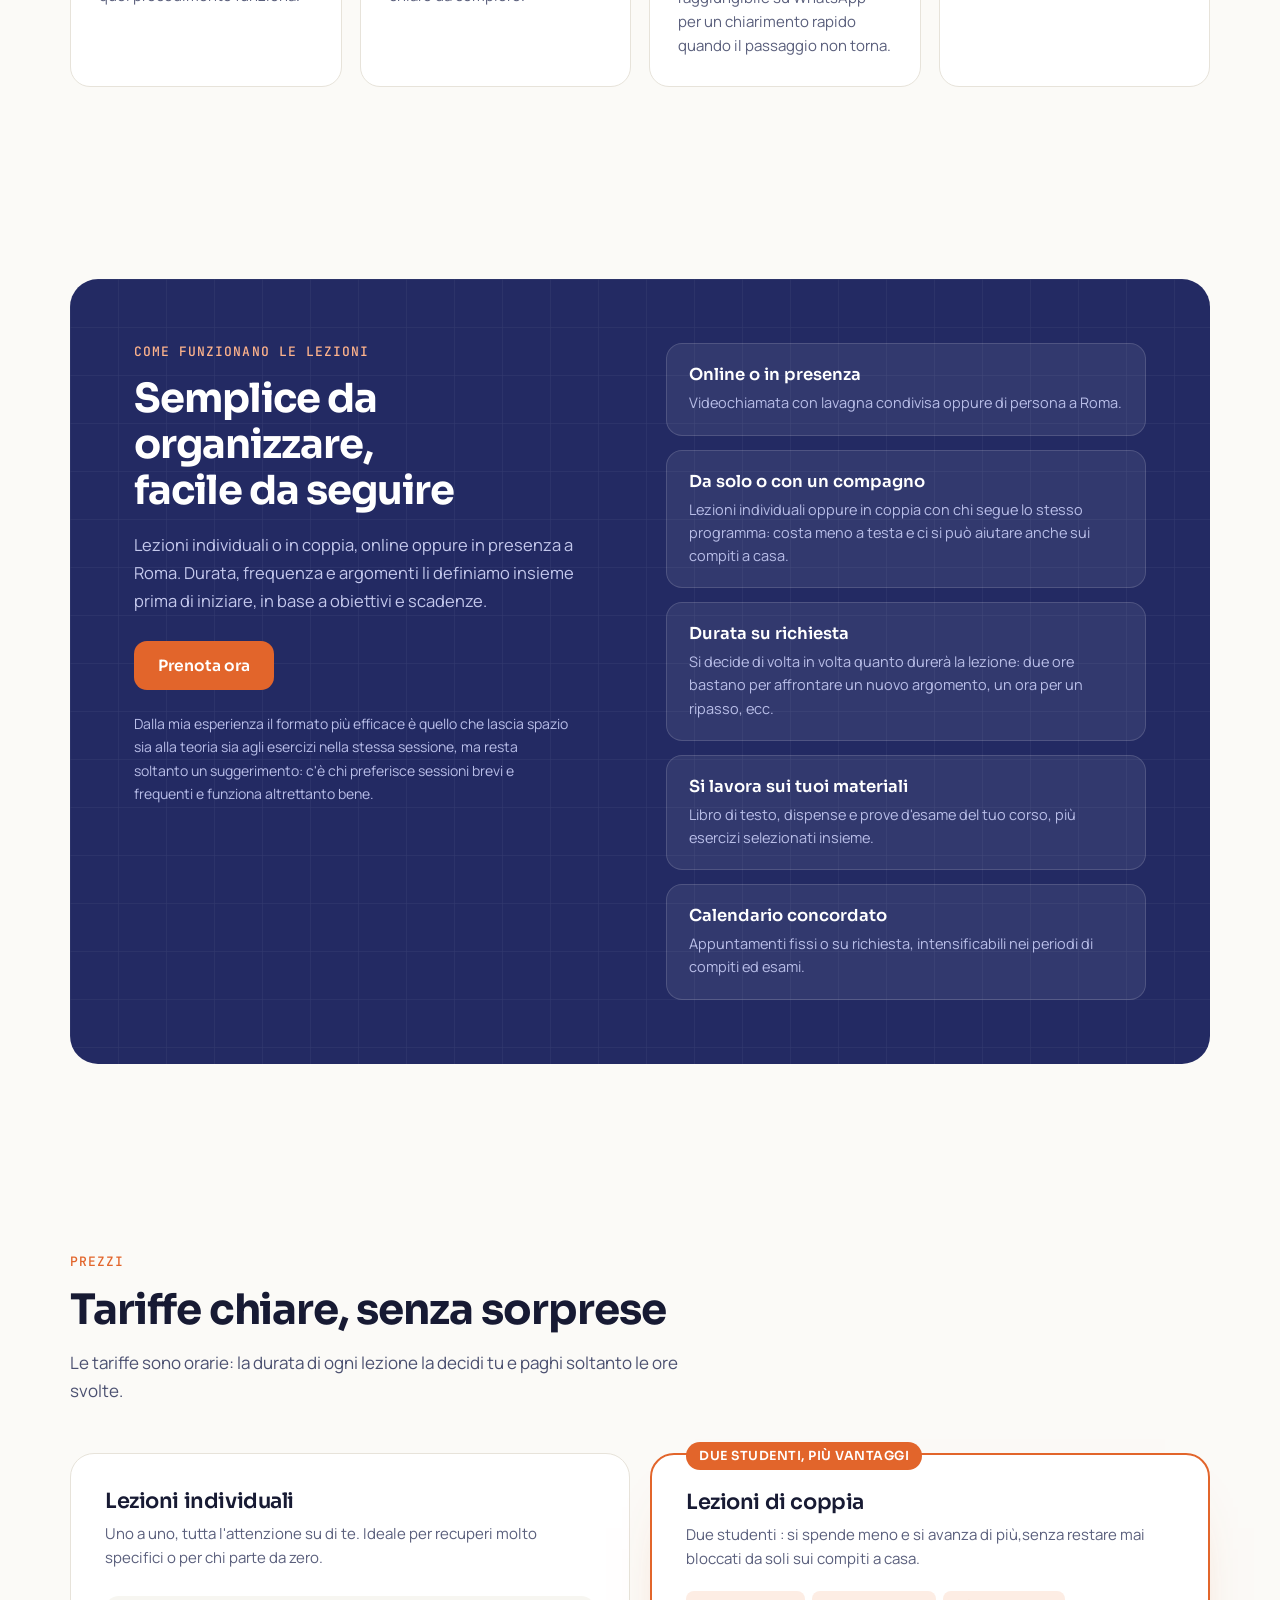
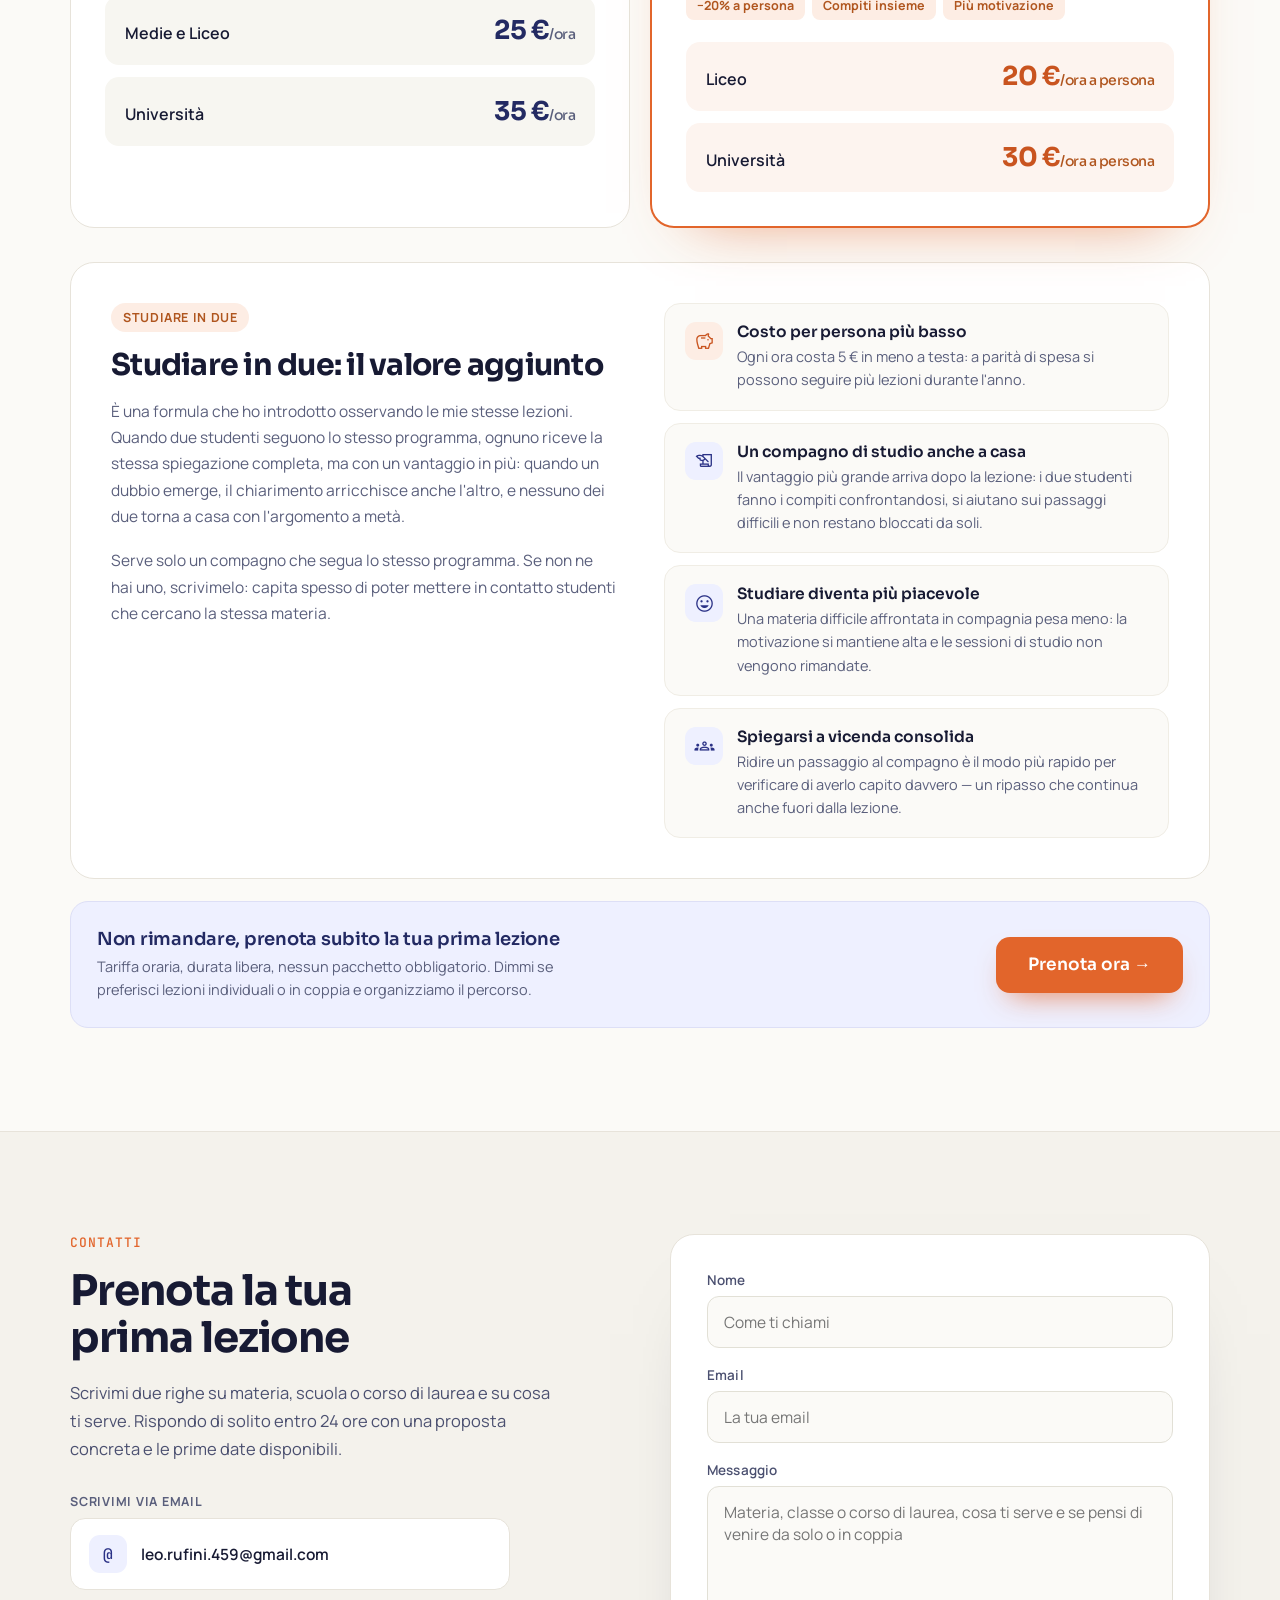
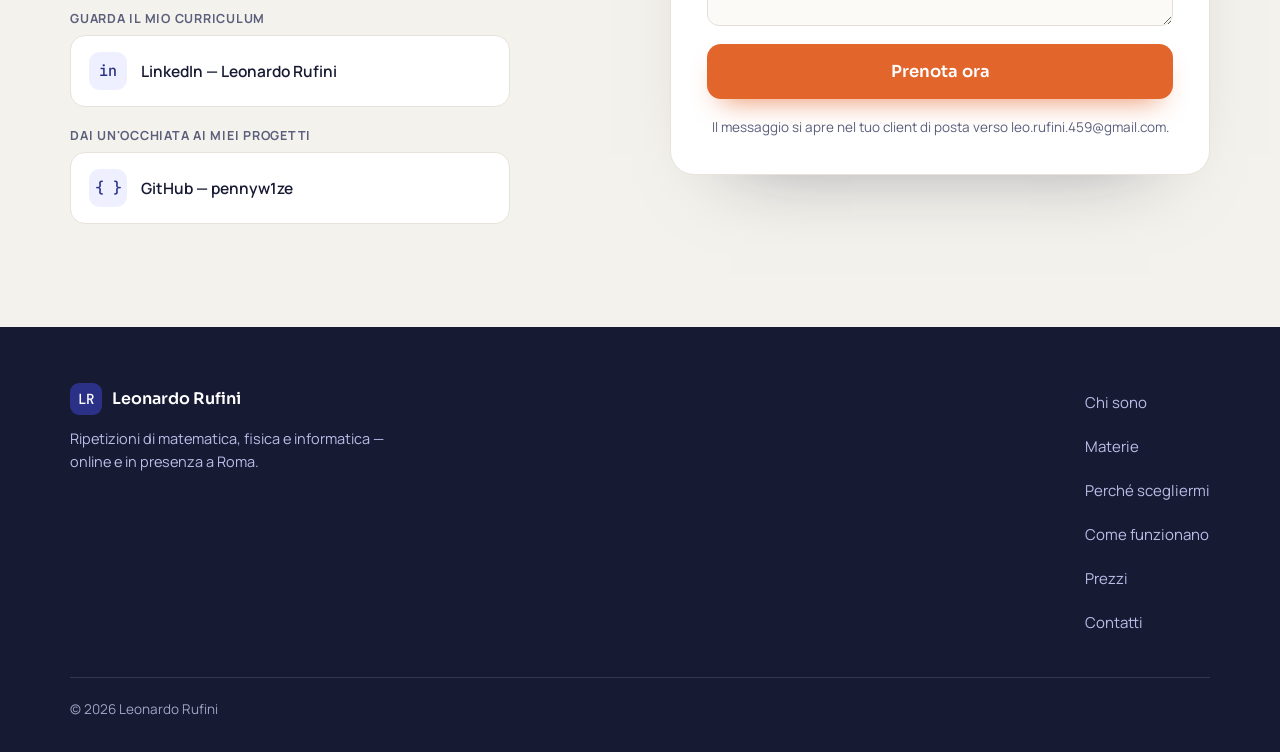
==== commit e59192a9: "Add Ripetizioni landing page on clean branch Self-contained bundled page for the tutoring (ripetizio" ====
--- a/index.html
+++ b/index.html
@@ -1,190 +1,392 @@
 <!DOCTYPE html>
-<html lang="it">
+<html>
 <head>
-  <meta charset="UTF-8">
-  <meta name="viewport" content="width=device-width, initial-scale=1.0">
-  <title>Leonardo Rufini</title>
-  <link rel="icon" href="https://github.com/leonardorufini/leonardorufini.github.io/blob/main/file/Icon.png?raw=true" type="image/png">
-  
-  <!-- Google Fonts -->
-  <link href="https://fonts.googleapis.com/css2?family=Roboto+Mono:wght@400;500;700&family=Poppins:wght@400;600;700&display=swap" rel="stylesheet">
-  
-  <!-- Font Awesome for Icons -->
-  <link rel="stylesheet" href="https://cdnjs.cloudflare.com/ajax/libs/font-awesome/6.0.0-beta3/css/all.min.css">
-  
-  <!-- Custom CSS -->
-  <link rel="stylesheet" href="css/style.css">
+  <meta charset="utf-8">
+  <title>Ripetizioni - Leonardo Rufini</title>
+  <style>
+    * { margin: 0; padding: 0; box-sizing: border-box; }
+    body { background: #232A63; display: flex; align-items: center; justify-content: center; min-height: 100vh; font-family: -apple-system, BlinkMacSystemFont, sans-serif; }
+    #__bundler_loading { position: fixed; bottom: 20px; right: 20px; font: 13px/1.4 -apple-system, BlinkMacSystemFont, sans-serif; color: #666; background: #fff; padding: 8px 14px; border-radius: 8px; box-shadow: 0 1px 4px rgba(0,0,0,0.12); z-index: 10000; }
+    #__bundler_thumbnail { position: fixed; inset: 0; width: 100%; height: 100%; display: flex; align-items: center; justify-content: center; background: #232A63; z-index: 9999; }
+    #__bundler_thumbnail svg { width: 100%; height: 100%; object-fit: contain; }
+    #__bundler_placeholder { color: #999; font-size: 14px; }
+  </style>
+  <noscript>
+    <style>#__bundler_loading { display: none; }</style>
+    <div style="position:fixed;bottom:12px;left:12px;font:13px/1.4 -apple-system,BlinkMacSystemFont,sans-serif;color:#999;background:rgba(255,255,255,0.9);padding:6px 12px;border-radius:6px;box-shadow:0 1px 4px rgba(0,0,0,0.08);z-index:10000;">
+      This page requires JavaScript to display.
+    </div>
+  </noscript>
 </head>
 <body>
-  <!-- Matrix Background Canvas -->
-  <canvas id="matrix-bg"></canvas>
-  
-  <!-- Header e Navbar -->
-  <header>
-    <h1>Leonardo Rufini</h1>
-    <button class="nav-toggle" aria-label="Toggle navigation">
-      <i class="fas fa-bars"></i>
-    </button>
-    <nav>
-      <ul class="nav-list">
-        <li><a href="#about">Who am I</a></li>
-        <li><a href="#projects">Projects</a></li>
-        <li><a href="#contact">Contacts</a></li>
-        <li><a href="#curriculum">Curriculum & Certifications</a></li>
-      </ul>
-    </nav>
-  </header>
-
-  <!-- Sezione Chi Sono -->
-  <section id="about" class="animated-section">
-    <h2>About me</h2>
+  <div id="__bundler_thumbnail">
+  <svg viewBox="0 0 1200 800" xmlns="http://www.w3.org/2000/svg">
+    <rect width="1200" height="800" fill="#232A63"></rect>
+    <rect x="420" y="230" width="360" height="340" rx="56" fill="#FBFAF7"></rect>
+    <text x="600" y="440" text-anchor="middle" font-family="Verdana, sans-serif" font-size="150" font-weight="bold" fill="#232A63">LR</text>
+    <circle cx="600" cy="500" r="20" fill="#E2652B"></circle>
+  </svg>
+</div>
+  <div id="__bundler_loading">Unpacking...</div>
+
+  <script>
     
-    <div class="about-container">
-      <div class="about-intro">
-        <div class="about-icon">
-          <i class="fas fa-user-graduate"></i>
-        </div>
-        <div class="about-text">
-          <h3>Hi! I'm Leonardo Rufini</h3>
-          <p class="about-subtitle">Engineer in computer science</p>
-        </div>
-      </div>
-
-      <div class="about-content">
-        <p>I graduated with a bachelor's degree in Engineering in Computer Science at <b>Sapienza University</b> in Rome, 
-          and I am now pursuing my Master's degree in Engineering in Computer Science.</p>
-        
-        <p>My main interests include <b>cryptography</b> and <b>blockchain technology</b>. 
-          In 2024, I had the honor of participating in <a href="https://cyberchallenge.it" target="_blank" rel="noopener noreferrer">Cyberchallenge</a>
-          with the Sapienza team, which won the national competition. This experience gave me the opportunity to deal with <b> practical hacking </b>challenges and further deepened my passion for cybersecurity.</p>
-        
-        <p>
-          In 2025, I took part in the <a href="https://www.decifris.it/ixh25" target="_blank" rel="noopener noreferrer">IXH-25 Hackathon</a> and won the first place in the cryptography track.
-        </p>
-
-        <p> I am currently studying and enjoying advanced cryptography and blockchain, and trying to master Zero Knowledge cryptographical techniques.</p>
-      </div>
-
-      <div class="about-highlights">
-        <div class="highlight-card">
-          <i class="fas fa-graduation-cap"></i>
-          <h4>Education</h4>
-          <p>Eng in Computer Science<br><span>Sapienza University, Rome</span></p>
-        </div>
-        <div class="highlight-card">
-          <i class="fas fa-shield-alt"></i>
-          <h4>Specialization</h4>
-          <p>Cryptography & Security<br><span>Zero Knowledge Proofs</span></p>
-        </div>
-        <div class="highlight-card">
-          <i class="fas fa-trophy"></i>
-          <h4>Achievements</h4>
-          <p>Cyberchallenge 2024<br><span>Sapienza Team Member</span></p>
-          <p>IXH-25 Hackathon Winner<br><span>UniTn3 Team</span></p>
-        </div>
-      </div>
-    </div>
-  </section>
-
-  <!-- Sezione Progetti -->
-  <section id="projects" class="animated-section">
-    <h2>Projects on Github</h2>
-    <div id="project-list">
-      <p style="color: var(--text-light);">Loading Github projects ...</p>
-    </div>
-  </section>
-
-  <!-- Sezione Contatti -->
-  <section id="contact" class="animated-section">
-    <h2>Contact me</h2>
-    
-    <div class="contact-grid">
-      <a href="mailto:leo.rufini.459@gmail.com" class="contact-card">
-        <div class="contact-icon">
-          <i class="fas fa-envelope"></i>
-        </div>
-        <h3>Email</h3>
-      </a>
-
-      <a href="https://github.com/pennyw1ze" target="_blank" rel="noopener noreferrer" class="contact-card">
-        <div class="contact-icon">
-          <i class="fab fa-github"></i>
-        </div>
-        <h3>GitHub</h3>
-      </a>
-
-      <a href="https://www.linkedin.com/in/leonardo-rufini-217700335?utm_source=share&utm_campaign=share_via&utm_content=profile&utm_medium=android_app" target="_blank" rel="noopener noreferrer" class="contact-card">
-        <div class="contact-icon">
-          <i class="fab fa-linkedin"></i>
-        </div>
-        <h3>LinkedIn</h3>
-      </a>
-    </div>
-  </section>
-
-  <!-- Curriculum & Certifications Section -->
-  <section id="curriculum" class="animated-section">
-    <h2>Curriculum & Certifications</h2>
-    <div class="cv-container">
-      <div class="cv-icon">
-        <i class="fas fa-file-pdf"></i>
-      </div>
-      <h3>Download My CV</h3>
-      <p>Get a detailed overview of my education, experience, and skills.</p>
-      <button type="button" class="download-btn" onclick="downloadCV()">
-        <svg xmlns="http://www.w3.org/2000/svg" viewBox="0 0 24 24">
-          <path d="M5 20h14v-2H5v2zm7-18l-5.5 5.5h4v6h3v-6h4L12 2z"/>
-        </svg>
-        Download CV
-      </button>
-    </div>
-
-    <!-- <p>
-      test troll: https://leonardorufini.github.io/
-    </p> -->
-    
-    <div class="certifications-container">
-      <h3>Certifications & Attestations</h3>
-      <div class="cert-grid">
-        <div class="cert-card">
-          <div class="cert-icon">
-            <i class="fas fa-trophy"></i>
-          </div>
-          <h4>IXH-25 Hackathon Winner</h4>
-          <p>Winner certificate - UniTn3 Team</p>
-          <button type="button" class="download-btn" onclick="downloadFile('file/IXH25-winners-UniTn3-Rufini.docx.pdf', 'IXH25-Winner-Certificate.pdf')">
-            <svg xmlns="http://www.w3.org/2000/svg" viewBox="0 0 24 24">
-              <path d="M5 20h14v-2H5v2zm7-18l-5.5 5.5h4v6h3v-6h4L12 2z"/>
-            </svg>
-            Download
-          </button>
-        </div>
-        
-        <div class="cert-card">
-          <div class="cert-icon">
-            <i class="fas fa-shield-alt"></i>
-          </div>
-          <h4>Cyberchallenge 2024</h4>
-          <p>Local competition attestation</p>
-          <button type="button" class="download-btn" onclick="downloadFile('file/CCIT2024 - Attestato gara locale - RUFINI Leonardo.pdf', 'Cyberchallenge2024-Attestation.pdf')">
-            <svg xmlns="http://www.w3.org/2000/svg" viewBox="0 0 24 24">
-              <path d="M5 20h14v-2H5v2zm7-18l-5.5 5.5h4v6h3v-6h4L12 2z"/>
-            </svg>
-            Download
-          </button>
-        </div>
-      </div>
-    </div>
-  </section>
-
-  <!-- Footer -->
-  <footer>
-    <p>&copy; 2026 Leonardo Rufini</p>
-  </footer>
-
-  <!-- JavaScript Files -->
-  <script src="js/matrix.js"></script>
-  <script src="js/downloads.js"></script>
-  <script src="js/main.js"></script>
+document.addEventListener('DOMContentLoaded', async function() {
+  const loading = document.getElementById('__bundler_loading');
+  function setStatus(msg) { if (loading) loading.textContent = msg; }
+
+  const FONT_MIME = /^(font[/]|application[/](x-)?font-|application[/]vnd\.ms-fontobject)/i;
+  const MIME_TOKEN = /^[\w.+-]+[/][\w.+-]+$/;
+  function toBase64(bytes) {
+    let bin = '';
+    for (let i = 0; i < bytes.length; i += 0x8000) {
+      bin += String.fromCharCode.apply(null, bytes.subarray(i, i + 0x8000));
+    }
+    return btoa(bin);
+  }
+
+  // Error sink persists across replaceWith since it's on window, not the DOM.
+  window.addEventListener('error', function(e) {
+    // Failed resource loads (CSP-blocked links, scripts, images) fire plain
+    // events at the element — warn only; real JS errors carry message/error.
+    if (!e.message && !e.error && e.target && e.target !== window) {
+      console.warn('[bundle] resource failed to load:',
+        e.target.tagName, String(e.target.src || e.target.href || ''));
+      return;
+    }
+    var p = document.body || document.documentElement;
+    var d = document.getElementById('__bundler_err') || p.appendChild(document.createElement('div'));
+    d.id = '__bundler_err';
+    d.style.cssText = 'position:fixed;bottom:12px;left:12px;right:12px;font:12px/1.4 ui-monospace,monospace;background:#2a1215;color:#ff8a80;padding:10px 14px;border-radius:8px;border:1px solid #5c2b2e;z-index:99999;white-space:pre-wrap;max-height:40vh;overflow:auto';
+    d.textContent = (d.textContent ? d.textContent + String.fromCharCode(10) : '') +
+      '[bundle] ' + (e.message || e.type) +
+      (e.filename ? ' (' + e.filename.slice(0, 60) + ':' + e.lineno + ')' : '');
+  }, true);
+
+  try {
+    const manifestEl = document.querySelector('script[type="__bundler/manifest"]');
+    const templateEl = document.querySelector('script[type="__bundler/template"]');
+    if (!manifestEl || !templateEl) {
+      setStatus('Error: missing bundle data');
+      console.error('[bundler] Missing script tags — manifestEl:', !!manifestEl, 'templateEl:', !!templateEl);
+      return;
+    }
+
+    const manifest = JSON.parse(manifestEl.textContent);
+    let template = JSON.parse(templateEl.textContent);
+
+    // Nested page bundles (iframe targets). Each ships ONCE, in the ROOT
+    // document's manifest; frame srcs carry an about:blank#<uuid> marker
+    // instead of a substitutable uuid. Every document mints the blobs for
+    // its OWN frames — from local text at the root, or text obtained from
+    // its DIRECT parent over the relay protocol below — so each frame
+    // navigation stays same-origin with its initiator and a deduped page
+    // loads at any depth on any host, including a file:// download's
+    // opaque origins (where a blob minted by one document cannot be
+    // navigated to by another).
+    const pageOrderEl = document.querySelector('script[type="__bundler/page_order"]');
+    const pageOrder = pageOrderEl ? JSON.parse(pageOrderEl.textContent) : [];
+    const pageSet = new Set(pageOrder);
+    const pageTexts = {};
+
+    // ── Nested-page text protocol (parent-chain relay) ──
+    // Page bundles ship once, in the ROOT document's manifest. Every
+    // document mints the blobs for its OWN frames, obtaining page text
+    // through a strict parent-chain relay: a document only ever SENDS to
+    // its direct parent (which, for every document the publisher's own
+    // runtime minted, is another publisher document) and only ACCEPTS
+    // text from that direct parent; requests from below are honored only
+    // for the document's own child frames, and the ROOT never sends
+    // upward at all. That last rule is load-bearing: the artifact host's
+    // frame-ancestors allows claude.ai (and friends) to frame an
+    // artifact, so window.top can be a FOREIGN document — a top-addressed
+    // protocol would hand page uuids to that ancestor and accept forged
+    // "page text" from it, minting attacker HTML as an artifact-origin
+    // blob document. The chain never touches the ancestor: requests stop
+    // at the root, replies are origin-addressed per hop (never '*' when
+    // an origin exists), and both directions are origin-gated (on https
+    // a foreign sender's origin can never equal this document's; in
+    // opaque contexts — file:// — everything serializes as 'null', where
+    // an embedded EXTERNAL frame still fails the gate by carrying its
+    // own real origin, and a sandboxed child of such a frame is excluded
+    // by the own-child-frames check plus uuid unguessability). Shape is
+    // deny-by-default: one request form, one reply form, no error
+    // replies.
+    // window.origin is the SERIALIZED SECURITY origin ('null' in opaque
+    // contexts such as a sandboxed preview iframe) — location.origin is
+    // computed from the URL and stays 'https://…' even when the document
+    // is sandboxed, which would misgate every opaque chain.
+    const OWN_TARGET = /^https?:[/][/]/.test(window.origin || '')
+      ? window.origin
+      : '*';
+    function trustedOrigin(e) {
+      if (e.origin === window.origin) return true; // https chains; opaque==opaque
+      // file:// trees: Chrome serializes the file document's origin as
+      // 'file://' while the blob: documents it mints serialize as 'null',
+      // so the two legitimate shapes can never string-match — accept the
+      // pair in both directions. https origins never serialize as either,
+      // and sender identity (own child frame / direct parent) is checked
+      // separately.
+      return (
+        (e.origin === 'null' &&
+          (window.origin === 'file://' ||
+            window.location.protocol === 'file:')) ||
+        (/^file:/.test(e.origin) && window.origin === 'null')
+      );
+    }
+    // Non-empty only in the root document (nested bundles ship an empty
+    // island), so it doubles as the root marker: the root answers from
+    // local text and treats a miss as authoritative — never relaying to
+    // its (possibly foreign) parent.
+    const isPageRoot = pageOrder.length > 0;
+    const blobUrls = {};
+    const resourceBlobs = {};
+    const UUID_SHAPE = /^[0-9a-f]{8}-[0-9a-f]{4}-[0-9a-f]{4}-[0-9a-f]{4}-[0-9a-f]{12}$/;
+    const pendingFrames = {}; // uuid -> [{el, frag}] awaiting text for own frames
+    const pendingRelays = {}; // uuid -> [childWindow] awaiting text to pass down
+    function mountPage(el, frag, text) {
+      const pageBlob = new Blob([text], { type: 'text/html' });
+      const u = URL.createObjectURL(pageBlob);
+      resourceBlobs[u] = pageBlob;
+      el.src = u + frag;
+    }
+    function deliverPage(uuid, text) {
+      const frames = pendingFrames[uuid];
+      delete pendingFrames[uuid];
+      if (frames) for (const f of frames) mountPage(f.el, f.frag, text);
+      const relays = pendingRelays[uuid];
+      delete pendingRelays[uuid];
+      if (relays) {
+        for (const cw of relays) {
+          try { cw.postMessage({ __bundler_page: uuid, __bundler_text: text }, OWN_TARGET); } catch (err) { /* gone */ }
+        }
+      }
+    }
+    function ownFrameWindows() {
+      const out = [];
+      for (const f of Array.from(document.querySelectorAll('iframe'))) {
+        try { if (f.contentWindow) out.push(f.contentWindow); } catch (err) { /* detached */ }
+      }
+      return out;
+    }
+    window.addEventListener('message', function (e) {
+      const d = e.data;
+      if (!d || typeof d !== 'object' || !e.source) return;
+      // Origin gate first; the structural checks below (own-child-frames
+      // for requests, direct-parent + solicited-uuid for replies, the
+      // root's never-relay rule) are what hold in fully opaque chains
+      // where origin strings can't discriminate — a sandboxed root's
+      // FOREIGN wrapper still fails all three even though both serialize
+      // as real-vs-'null' rather than matching.
+      if (!trustedOrigin(e)) return;
+      if (typeof d.__bundler_need === 'string' && UUID_SHAPE.test(d.__bundler_need)) {
+        // Requests are honored only for this document's own child frames.
+        if (ownFrameWindows().indexOf(e.source) < 0) return;
+        const uuid = d.__bundler_need;
+        const text = pageTexts[uuid];
+        if (typeof text === 'string') {
+          try { e.source.postMessage({ __bundler_page: uuid, __bundler_text: text }, OWN_TARGET); } catch (err) { /* gone */ }
+          return;
+        }
+        if (isPageRoot || window.parent === window) return; // authoritative miss
+        const waiting = pendingRelays[uuid];
+        if (waiting) {
+          if (waiting.indexOf(e.source) < 0) waiting.push(e.source);
+          return;
+        }
+        // Never-answered uuids would otherwise accumulate forever under a
+        // request spray; past the cap (far above any real page count) new
+        // relays are dropped rather than remembered.
+        if (Object.keys(pendingRelays).length >= 128) return;
+        pendingRelays[uuid] = [e.source];
+        window.parent.postMessage({ __bundler_need: uuid }, OWN_TARGET);
+      } else if (
+        typeof d.__bundler_page === 'string' &&
+        UUID_SHAPE.test(d.__bundler_page) &&
+        typeof d.__bundler_text === 'string'
+      ) {
+        // The shape test is load-bearing beyond tidiness: the solicited
+        // check below uses the in operator, which matches prototype keys
+        // ('__proto__', 'constructor') — an unshaped key would reach
+        // deliverPage and throw, painting the error banner.
+        // Text is accepted only from the direct parent — the document
+        // that minted this one.
+        if (e.source !== window.parent || window.parent === window) return;
+        if (!(d.__bundler_page in pendingFrames) && !(d.__bundler_page in pendingRelays)) return;
+        deliverPage(d.__bundler_page, d.__bundler_text);
+      }
+    });
+
+    const uuids = Object.keys(manifest);
+    setStatus('Unpacking ' + uuids.length + ' assets...');
+
+    await Promise.all(uuids.map(async (uuid) => {
+      const entry = manifest[uuid];
+      try {
+        const binaryStr = atob(entry.data);
+        const bytes = new Uint8Array(binaryStr.length);
+        for (let i = 0; i < binaryStr.length; i++) bytes[i] = binaryStr.charCodeAt(i);
+
+        let finalBytes = bytes;
+        if (entry.compressed) {
+          if (typeof DecompressionStream !== 'undefined') {
+            const ds = new DecompressionStream('gzip');
+            const writer = ds.writable.getWriter();
+            const reader = ds.readable.getReader();
+            writer.write(bytes);
+            writer.close();
+            const chunks = [];
+            let totalLen = 0;
+            while (true) {
+              const { done, value } = await reader.read();
+              if (done) break;
+              chunks.push(value);
+              totalLen += value.length;
+            }
+            finalBytes = new Uint8Array(totalLen);
+            let offset = 0;
+            for (const chunk of chunks) { finalBytes.set(chunk, offset); offset += chunk.length; }
+          } else {
+            console.warn('DecompressionStream not available, asset ' + uuid + ' may not render');
+          }
+        }
+
+        if (pageSet.has(uuid)) {
+          pageTexts[uuid] = new TextDecoder().decode(finalBytes);
+          return;
+        }
+        if (FONT_MIME.test(entry.mime) && MIME_TOKEN.test(entry.mime)) {
+          // Strict artifact hosts allow font-src data: but not blob:.
+          blobUrls[uuid] = 'data:' + entry.mime + ';base64,' +
+            (entry.compressed ? toBase64(finalBytes) : entry.data);
+        } else {
+          const blob = new Blob([finalBytes], { type: entry.mime });
+          blobUrls[uuid] = URL.createObjectURL(blob);
+          resourceBlobs[blobUrls[uuid]] = blob;
+        }
+      } catch (err) {
+        console.error('Failed to decode asset ' + uuid + ':', err);
+        const blob = new Blob([], { type: entry.mime });
+        blobUrls[uuid] = URL.createObjectURL(blob);
+        resourceBlobs[blobUrls[uuid]] = blob;
+      }
+    }));
+
+    const extResEl = document.querySelector('script[type="__bundler/ext_resources"]');
+    const extResources = extResEl ? JSON.parse(extResEl.textContent) : [];
+    const resourceMap = {};
+    for (const entry of extResources) {
+      if (blobUrls[entry.uuid]) resourceMap[entry.id] = blobUrls[entry.uuid];
+    }
+
+    // Artifact-host CSP (connect-src 'self') refuses fetch() of blob: URLs —
+    // consumers read these Blobs directly. Survives the swap like the error sink.
+    window.__resourceBlobs = resourceBlobs;
+
+    setStatus('Rendering...');
+    // Page uuids have no blob here — they ride inside about:blank#<uuid>
+    // frame markers the pass below resolves after the swap.
+    for (const uuid of uuids) {
+      if (pageSet.has(uuid)) continue;
+      template = template.split(uuid).join(blobUrls[uuid]);
+    }
+
+    // Strip integrity + crossorigin — blob URLs from a file:// document inherit
+    // a null origin, so crossorigin forces a CORS fetch that SRI then rejects.
+    // The manifest bytes are ours; SRI protects against CDN compromise, not this.
+    template = template.replace(/\s+integrity="[^"]*"/gi, '').replace(/\s+crossorigin="[^"]*"/gi, '');
+
+    const resourceScript = '<script>window.__resources = ' +
+      JSON.stringify(resourceMap).replace(/<\//g, '<\\/') +
+      ';</' + 'script>';
+    // Inject after <head> so the DOCTYPE stays first; prepending the script
+    // would push the parser into quirks mode. DOMParser always emits a <head>
+    // (synthesizing one if the source HTML omitted it) but may carry
+    // attributes through, so match the full opening tag. slice() rather than
+    // replace() keeps us clear of $-pattern substitution in resourceScript.
+    const headOpen = template.match(/<head[^>]*>/i);
+    if (headOpen) {
+      const i = headOpen.index + headOpen[0].length;
+      template = template.slice(0, i) + resourceScript + template.slice(i);
+    }
+
+    // Parse the template and swap the root element. Scripts inserted via
+    // DOMParser/replaceWith are inert per spec — re-create each with
+    // createElement so they execute, awaiting onload for src scripts to
+    // preserve ordering (React before ReactDOM before Babel before text/babel).
+    const doc = new DOMParser().parseFromString(template, 'text/html');
+    document.documentElement.replaceWith(doc.documentElement);
+
+    // Resolve page-frame markers: mint this document's own blob for each
+    // framed page — from local text when this is the root, otherwise by
+    // asking the direct parent over the relay protocol above. An
+    // unanswered request leaves the frame on about:blank, the same
+    // degraded state as a refused embed.
+    {
+      const MARKER = /^about:blank#([0-9a-f]{8}-[0-9a-f]{4}-[0-9a-f]{4}-[0-9a-f]{4}-[0-9a-f]{12})(#.*)?$/;
+      const needed = [];
+      for (const el of Array.from(document.querySelectorAll('iframe'))) {
+        const m = MARKER.exec(el.getAttribute('src') || '');
+        if (!m) continue;
+        const text = pageTexts[m[1]];
+        if (typeof text === 'string') {
+          mountPage(el, m[2] || '', text);
+        } else if (window.parent !== window && !isPageRoot) {
+          const had = pendingFrames[m[1]];
+          (pendingFrames[m[1]] = had || []).push({ el: el, frag: m[2] || '' });
+          if (!had) needed.push(m[1]);
+        }
+      }
+      for (const uuid of needed) {
+        window.parent.postMessage({ __bundler_need: uuid }, OWN_TARGET);
+      }
+    }
+
+    const dead = Array.from(document.scripts);
+    for (const old of dead) {
+      const s = document.createElement('script');
+      for (const a of old.attributes) s.setAttribute(a.name, a.value);
+      s.textContent = old.textContent;
+      // text/babel scripts with a src: read and inline. transformScriptTags
+      // does XHR against the src, but blob:null/ from a file:// origin is
+      // silently dropped. Inlining makes it a plain inline babel script,
+      // which transformScriptTags handles unconditionally.
+      if ((s.type === 'text/babel' || s.type === 'text/jsx') && s.src) {
+        const pre = resourceBlobs[s.src.split('#')[0]];
+        s.textContent = pre ? await pre.text() : await (await fetch(s.src)).text();
+        s.removeAttribute('src');
+      }
+      const p = s.src ? new Promise(function(r) { s.onload = s.onerror = r; }) : null;
+      old.replaceWith(s);
+      if (p) await p;
+    }
+    // Babel standalone auto-transforms type=text/babel on DOMContentLoaded,
+    // which fired before we swapped the document. Trigger manually if present.
+    if (window.Babel && typeof window.Babel.transformScriptTags === 'function') {
+      window.Babel.transformScriptTags();
+    }
+  } catch (err) {
+    setStatus('Error unpacking: ' + err.message);
+    console.error('Bundle unpack error:', err);
+  }
+});
+
+  </script>
+
+  <script type="__bundler/manifest">
+{"81aee378-981b-40ce-ad5a-ff04e8b620ed":{"mime":"image/jpeg","compressed":false,"data":"/9j/4AAQSkZJRgABAQAAAQABAAD/6xaJSlACEQAAAAEAABZ/[base64]/8ec8Cgp5MP5+PTC/[base64]/x5zwKCnkw/[base64]/dzKPEUDdCjlLjp9fT+KFjRVnuZ9v0oXvTe3k6NYMFYwDgYDVR0PAQH/BAQDAgeAMBUGA1UdJQQOMAwGCisGAQQBg+heAgEwDAYDVR0TAQH/BAIwADAfBgNVHSMEGDAWgBTOUeIEgU5kWyP448TPmj6cwddcwjAKBggqhkjOPQQDAwNnADBkAjAxcx0UngF60stVjs5G4T2eiptsBk5mf9oCtfJPAUBl8qs/PEXa8+gk1/[base64]/4s26mA1esMrsRpJtdtoScvmkpneMeyO17IeU4/UoWUDhls/VS5tBCE5Zonm5D2i7L9/F//bAIQABgYGBgcGBwgIBwoLCgsKDw4MDA4PFhAREBEQFiIVGRUVGRUiHiQeHB4kHjYqJiYqNj40MjQ+TERETF9aX3x8pwEGBgYGBwYHCAgHCgsKCwoPDgwMDg8WEBEQERAWIhUZFRUZFSIeJB4cHiQeNiomJio2PjQyND5MRERMX1pffHyn/8IAEQgD6QPoAwEiAAIRAQMRAf/EADAAAAMBAQEBAAAAAAAAAAAAAAABAgMEBQYBAQEBAQEAAAAAAAAAAAAAAAABAgME/[base64]/[base64]/[base64]/TDy16yPKfqkeUeq18l+qHlnqh5T9PEvuz168/[base64]/RmzbXM68neM6dT48k9BebK9/[base64]/i6U6FCW+Lp57NejLbNBMQykwHLQ1SAJqnym86ZyrOjynBkWojLUsz3yJevmi6Onkcdlc2h0SpNq5ZroiMjSefoi+zGa0wephrx6R23w9B2YZIx6/P6Jr6HLhvOu/[base64]/JfXc+mlZaZWwAGJgAAAxDQ0Zk+ffBSpa2Oh6yAUNZpXPSsz0KldUxaFWRSsTTJoYig5wM6AQ0EACgOAAAAAAAAAACLRw8/[base64]/[base64]/TNnfg9Ca8uuvj1nPEm5k6Ylp81Hd1LbHTj4fW5zz1vnvEKxNtsfTxvHXXz5ru1jRePzfT4Nc+VBvHR0cG8vROelksxN+jn6KydxD9XzzO/[base64]/T8T18a9rXm3xrRzQNETwbedWbnWyqDWRNUAAAAAJgt8OpNCzWRopDaSANArcgDI84Zy6IAAAAGAAAhgJoAAAAEc+euWp11NZuGG/PqdlRpmoAAAY7OPm7+DrnXE4YeRZFKLNe/z+/OvYeW/LsTbXFdxrPlbeptZ8s/pMjzV180uO8aZ1rnoVzx0qXLoNkmdiznnec3JaRLj5/[base64]/T57VPoTxtV7srrG+fg9HnTx+bu4+vHNk6zYnKXAVNoOjm1NdZ0zq/[base64]/Z565PRLxqOHp4KypXY2GsjAAKSYSME0wBiAQ7OTts1YtZTmx0ISYZxpCg0AEcAHLoAAAAAAAAAAAgaYAE82/NqKCN558rmXp6ubozenTl6c1gAmCGCBBjvhqYeb6vmbzzrWLH2cfpZ37PJ2cWN8/NZZz5d2es8ddCMjW86f1HjfQZ28Onm6Tm8v1uXnryOX0ua55X0Vc8mnbscR6Gk15m/ovN5ezPWUx6JPK4/W5OnLh5+zk1lUnZloUbdJ7GNndntz0x5nPxdHNTpVrLE7BpgBSAENAAAAAB3cPel2nvDEFoQpqSWhWBElB5oHLoAAAAAAAAIAABgAATybZ7zzxeepzoF6t8NcWuzzu6XUHKhiIaENBGk2c/nd3Nucedqxez4/[base64]/[base64]/u4ui67+3zO7G+7bLe50jPnt3xwwm+nPjyju9Dx/Us3jz4s6TgjO/VngUelHFqRjSRXztevTl1l6L56TrWWiSJyZRpnXnu+Vr0+Lpyl8qMtfR5e30fJ3xr6O/[base64]/h9Cx0PeAYJMJnSAmpUasRJHnAcugAAAAAAAAAAAGWvPULo0PH5fS8/eV0c/XCx2yI6ePdbzvMrfn6o7tJrNABgAAAIjk7eXc2nfbHboxrnuccnnNOBFdXP6KaW9tTzOL2/[base64]/[base64]/[base64]/g794GPeRgSVAE0E3mqEQxBwgcugAAA0ANAAAAAAAKAJHB3cGphF5Wa5t0tZ2ljoz3l6qTzQBAAAAAABQYIYiYBzdWOmemNTXTeO+daijUjn0yXMcFNONNsNJd6y1hpoiNIjObVk0VZdRpLpU2vy/L359uE+nPsc9/P+h2bHL26Tm8+G/PWaauUMIHNatVYAAMEACYJNGbVQMJd+7h7t4HL3liCpERcWVneaiqYgYcQHLoAAAAAAAAAwQxUMEwTLh6+XU5senn1DbDrid46JoqnGwyVDSANUAgMEwUAAAAEEyudazbXVzdObobVXn5enK+ZHq5nCdJLhe2hndETFZilqEqQhFl6Y6y63Gi/[base64]/fynMUhDUA0TcVWgnYAABQmROemY2PNQw6Ovk6umG5rWUJFTSIoQTUihpUBHMw5dAYIYIYIYIYIYIYoAgmHNjrzbnT083ViiYLDo56w14+qzsB50hiIAAAAAAAAAAAAAANOXrw048urDUwVKV1LBogAUYDBylOpXedy6aZaRTTae/PrHbc9Xp8/[base64]/8j0z9hfz/wBB5u2jq8zk8/1+CuGms6BkIaFNzVXF2AAAUgCE1k2EomHT0c/[base64]/GkztyKAq86jyfnvb8LedKiue6AsAKrTFnodPkXm+weTvz108u2edYRUYom5VTYgkrfn6Jeq40gGV07Y7dMRYXKqQpICQJpCqXIARiM5dAAAAAAAAAAAAAAAOXz/[base64]/PoxzffmprGzL0fK9Xl0+omlyvP8j9p83tz6cO3DvpmIKTQExTU1Po4dPXn6NePp15eucXVKxiQtYqSCqy05bn5uEY0wJU0wcsbSKxrOI2LlqorUqoqyqgNXm6us3ZpWTNr53XVrxWej0eTWXsV5O+Ndy59cadQs3V5sSloo0lUIhAc+gAAAAAAAAAAAAAAHP5/qebrO3fy9edAAZaxZ5HocfcdAOVDQDBAADRNY9M6c2eHp5URepVJWThUy59/ndvPf2M1PIuXpnT46fd+cnXoeVc9bGbNCOkx36jpzObVduUTarKjM9bs+b7M31BtM50w0rzuzzd48Vy+PRgQAUADAAEUQymmNuSnLqnIlkstw6pwzQgNqwdm7xK3rno6t/Pg7L8+Jfe08P2eHSoaykRDA59AAAABiAAAAYmIYmAgy8n1fL1nu7OLtzpgBlrFnj+jx96bgTQAACALceefP6OWmM5dcUpvNehNPEkSSlw9Ly/a57+qA5lJyVt876r6T5S/R83l1ty8a9Lp5N/RxDadYzLiWE1ZOekGc3gb+x4FTX0ccXos8nl+z8/1x5jT49GJwIBgA06ABMABkVncaVFU2gbljcumCSiWtOGlkOrJC5lBmozd/Q8zaa+gIrlQRABy6AAAAAAAAIAUAKAAAR5vo+TrPo9PB3400wWW2Vnm9nF3WdLCaALBZ4ejlrhEd+dZkwsdJlXRwdEuiUWMkhxULh7/wA/[base64]/[base64]/[base64]/[base64]/V25tumNJlaKLlIm5lznSaz6GrJVaY1zuNtRFEqoom50sVOqRUs8/ge74MAHPY0DQxACAAAUtS21VgAMTBNCTQISgEIFK0IKioYnQ0yryqzWsrqqTpiD6ZNeTqAAAAAgAAAAAAADg7/[base64]/xAAC/9oADAMBAAIAAwAAACEbTACCB0ckU+D3Hzmcc/Vu49e1M4tP+z0uZjAiO/8Apv4AljHW4IgItLb3I1hEII8J/ObR8bcCOosFZrvvqbHT/P8AyQnq+7oLMssiBFN66OSDFXw2PHDEAIH6AZMHMAACepKNt8lDmFlE1Xa50+d0/wC08W4o/cOtxxbqJRVN8/[base64]/QtlCvwqSuxzWgqgCQTxhsqZIwnRkjUae5tCDB4jnUkHEWQIeFLYaYuqEwhvSChXTmyXAabb5heySS/vfM3lTwvs1FllHmCQGAUAwnq400QpW3O0VWpsFF7jQ98WSzhPz33Rp8bB9DtBsShgzCk1tsItYlzRyAU6bhdAdkvDfvwsdr3277Wbu7whkuubzzuTcGEi5Q9A8il97Zz0BzSf0dtYyA0hNEbiQtdLZz7KZ2bmIwovshDuwDiZotbaN/wAhQQIaVpVB2eKC5I9A+TpRFZ9on/vHvsyV1xmmkcuW3yBac8swo2YsIE0Mn3hrrZDrfXTBE4So0oBoFR/JmWKShhBnHK1dHH/UAk1B9ZB5N111theqamK2uq2NFeU11InHTr3DC99EMYNzb+n2v4vXsQTL+yGKcKeT/KWDzLHnHcd9K6qQxtHvlhvPuMwQIk1zCGi6GN1ircqpw9p1pxxV5wtpsGt3u+i5GCukIygreIiNGMIMz15F/wC/cffa4jj+ZQjnJlcSHzz5/GCGsNnspmsp+dZnzhqg9YDxZCyWthnh4XARkMQU7SeQRValv+wXaq6Rxr/v/Q0fnLjuuhnonvvvtqd00hx3Aax3rXkBtDIBObDgWfLV+QQw1Tsv/wD/ANjlRdATWuZ33D++6iO6CiS9ulPQq0MAkIMjmPr4Hr+QMISH6JlMvJ1LLPZ+D37rxRWErkI7DxZyOqGCe6yvfzhxEmNX99sIg6/jQ2cjQrXD8oozjg4gYtr51pHZdtit/wC/hbQud5Q5zzvvupmUTLnvq3WOiseHHPDMSP6elL+c9eVgIqq5/KFqe92z68f4p+1FZHMEh1hMGvr4RHIAw388/wDS4odhYE/QN17HHuHJhBoUquUKMcdT8HmP7rd9258wOUY61b6vEIcMRoN+8cMNeZ9e8sj8Sfjxn4RyQcaIN/m5LdmJvcWltsIJINwlPjBzlzwYOcwH/wC7jDf/AP6www4Fw9/0YWcYHHLPKuN2/Ox97Z2W7pxc26o/jqjTufIHKGCZhVZWzWMhz188/wD/APnWPh37/wCPWa81Bm2QUmodmI1+0P0pg0wl1G6tvwmbEIAHNDw4LvpM5vz/AOvP/wD/AP65GTd/+3O17i0DS93OwUXXBNmwv/w/NX1H8fKzjw1ANDEOEZH70PTc/wDP8MPNf+scWvRv/wDlAPqN9zOh6C9CYAaZvHzxdm1GDNL4pvm8Ac4kIG8XqbofDX/P/PDDT/PXwP8AY08xxDw3xpics+72CuUc5OPNJZoivXpyyRDsGPPFOEjJ581k8w0wYxzzzx/6zPUW4ww72ncdldgSThr4YbbFJaCrRjq7K1gdrskPCOAAXmx4z7H87ffQ83T4080FTGs3w/5Dy/76SgwwxEq1Wq+FihPemSfNw3YZogOKKOCdY292/NQ/d/ac8wx6w+gViX/089/YsUL27GYw1O3rcTIiaASoZrc9znmqgPIAPKJrxx85L817+e+w/wD8MdllTEXjPeeEb5njCoGobX4Thxrv2/1nWNIkMRq64CigAhw5Pfc8Dz9/us8sPuEcTzzWgnUkOc/S1NpdPwSJSsLTWsB8L3R8dQUIYL5r7JQggjquO8NCkM0kn808sO1bLvJoViv/AL/fkBR2QBoV06aD5mVUZgCgsm8KSJWWGWCoUSPnzbzkg89V99/zjDR4ubaSzGPPb3UXD8Bz77zfGa0IjS5+DNmziwMZ9+ayOgMMl03XbHeg/f8AeYQX/T0EEH72LU9/QwRzJh1iD2j6Dots8SrRf8EoBC+Z/OSdVDhkukIb6031v9/x6WcbT5My1C98V/ffcyh/3+keA1fMnFpWDEagKqa06eJtskgVpjhiKX9y+xrjwZz3bVcdXBfl6bpaABTdIEmFpPoOUrUgNJUapijuN3vaUAfc+B6msvYr8w59yg89/bcffYYQWZe+qvANPffTDH4zII98inzHor7kNrJ3GNIF59+yw6othzi7UZ/3uz//AH123303z88Nrkyjn333zDOP2rOSAVeo8TYLVoJcrnsQesT8bO5Kqm9+GnusAY793/8ANNxwwjWBvZJQ1o9xgACDFUDhozqZSwCYRHSlQfrqfzp93TaCWwzb1VfbBY+HBDbNP5A0vLORexPtNNTj/wD/AMNHmayUl7kZVIFJkdtM5ar9M6sbBovYORVptNfA8P3133+0gsNyHNRQ0HHOc8s/Uul88JVH0Lz15YHLuLfHvnec5/6hL4JL4F9eMdE+0MMPNkH49PTJ/hVBP+89+8M88vkToHdpDTghOhpAJ3it3P8A43CwQN3/AFCbe4xKM8848218c4x8E9wPrT48885x4/7xa0lRzE/UxA+MalOWyjv5wL/vKL52vlVQx+NP/wC/fvMvNvP8lfPTVMPPOPPOM/PNU/KkRBh6dud70SbY9fgt+ino5L99DI02V2E7889//PfPPNflWvLrd8vPPN/8PGUDRiqcmOhY26C/gERq5jVlB0Y2+Xozim2m21z/ADvLPHDzzzPRaDCdPDLNHfvZ9db8jjdKJVZ6iNc1RnKnxYJv01VhFMbAwlxhJU4PzLPP/wDz/wD+/J5f+O000wwwwwGHJUALV/ESLsHuqvnE4ezBDb3er0QbnbSDmEWDAPAIYo4wwyAMdswuYQ0wwwywY8vuR9WzDDcVvN02BM+2Cdzrxsa3lB/50yCmBBiTPz3zjLDDzDDuTDOqDBBAI49Z2X26ewys/wDkz2/p4mvBooiT4apvQpqQq3ZKkIB0yAAAMkMCM+838+52Y2y+7uiMh0x3qE0JeHTkpPvcSG39VUw8mGsNfpoWHU+poEYO8884886mKOWUKRL0+/4zt26wouEOKxvsLdvOFQvU5b/ToAkMPKiqI34DVQ7X1t/KC++u71888bySnHkIJlTOunvWoWDbpMckSiZXJ6SG/fPtEwcBMAGWjsEAIChW5B2/2++2ep++tSOPr6+1O5/OYcN0lFale2ZdauvNS5Rh/H7J4XzZwwMAgABbaGAVPOiDj62ShBCHMzGUc10bAUqEImojEMhtr1SJlQ/3jlh1xl2MlDFyqMvmzzb8KQ0xV/PjDDBBFGuRCw052kiaQwDGgaozpF7geSz0bVH0lNiFFldLDEqnTcorciXZ8HNp3999BBRDdmwbNAA/0p6KJhrTzPzAjqAo4yx3nJfB/LvFN0rj7nj4wFmv58RSW/vB239ECHHPrQLupBce1TPz03J2zOxP9myx1yJ8HnDvbDrxn5fLXpEj2EGK6LKmOWmKC+uCDjvoSnh/yt0e9Tvf21DLhd/e8MWroGhSGRz/AAxptt8863JYlkkyqtLgT6IvgHqggBZFV90NHMXju2yeT91+H9ZmVyGwZCsfY36zx/8AlcMNdANO5YOlypT5UygDyjShgBNsPHrZ1Y5KqM2T1PbwoyiXSmSEoI7UBGcdM12RGcGDdT5bitHs6QobNQDSRCwQhOexKItnIIYBNniWcpswx043G0cDjHWR2vNPONUdzHDf4bYmPU6rg2TP/8QAAv/aAAwDAQACAAMAAAAQXe2Ce670D/VQqBqH4I43h/OpYUL+buZYWHp5NSRJzdtxkbzXZ9lx4aiutsI99dNPqnM3OuxPehLmLU+6XCosKkQ2v/KUXBLDT3M4JKxm49lQ2a9NhhxVRiVg11Jl59S3N7l+LNr4aT4HeeQo6ohRCgoJb+os0tl7TlVUiE1l9RB8km8lV1hUa0MBNtFd9rfOT5HV9uOaGFsCzawUxDGds2cnz/UqRRLyiT7oAMZJhPQWgqhBU1UFdlhVdRFxc7HtdLAclLwyJjEWkMzDvltNL5Vjri3v7thLSGlUoZJTOGPHhm/DzfHC3kmkqNx1hMAEuiISWm3BdCIayPuexhks7RyXZQADGy+u2oJC13vBfISW9CWUzNfngMIoiwf1WhtkPzvuz+Vjr5LwRMpunC08GZiw91T3f/zPlJQKoKaaG62sQsYtbxtVTmWy/HkBNnObBYjMOglgXGKH3Livigwfs7eK4xj+N0o+sgakB6N/4hyr+Jo5M9hWCqaCmxoQeZDiCrao2QDpTbntGsyJBgnDga1hefm+/wAoNToev1pm1pt6OTCVdHNltnoQ4C1ggCRaOTlmYuTXOshZBIdW5iZvE2+UWx/sHQRhY2SVdYj83i5FX4qbVdIaQQcRx1Cyq8Z7FkuLJWYZz14UrIBfZDQDdrvCMe9W4RAlc6eZshUI9vjFMRlPmzTeYDTUdHS5yfnvALVWbGBXlm2b/QhcPLXqM8YTEsxHWwym2+uJkwACM7R11Xbtpuy0vr2BbCiIp7iCGJXp4Cl0mhSV1+1xbuFLBIa8MHcPAVniHgzcoorringyXWLe/Ddf7p1YGGUqHHAVGUx2D+//AJknSzEwAJIaZX8tdnXmkHqonO4h2jBg0pxs8UuMFiKsxGAVJ0UpJ9PgY50IByF0ix3JQvNzuDwp5PaYRFGiQ9niraFmWTfjzS4BrkqXoTMIVfMfO8dFgPsPFqmTxwur/KhB4KpjcmoTV0Hq8rcUUF/HP5P+zEzN1i1c/wAwzmT+kZnsGyvX3/W5NvE/hlMoDVIB91asg3Jv9wERwMtdN5DFm7X+Et0r45TxtswVIs89vD3jnT77jjmKHlTIx5u76xRhBGb/ALAZKDVrSJKZYQ14Wj//AL40Dy8OYRrfbf7T7/sds+f9/F5oIMw8HADAx4N0300rG0oKEF+wgJOeMzVkW4MAACgEE7FFh3xCbPfGffPsM8hbGO+keoEyhTRyb0Kx/uSNPJz0arzgcOnWI+1/qBujTN4GC60YCn3WwfF/+O9UjNV+8h0DnEvBC5KpJR7kF4DCdvWytl211oGyxpq09oSIsByujNBJ7LINzBv85oIUENd9O9WgMOIaCgWi3Nx12y2cxpx98K9Mlabds7uZfv4mAXoICm66DsKgI8R8nt+9ssNdqu5fsb5MKGST4JTFkhrnp01RMyW11TZ9drcMdpm0ACIb4Lcy+qIOWAqf+Pvte/8AmXbD37+ZClGvwUS0vpCNLCY48QTjCiiUt2zP7NWlcOSQNkWvUQwAKX/zrPPzDPfkPWdDGWvOva+HkOVrfBK7l1uBZCHGWPDlchBKIt4QqyabxIqE1Jx7PPXPjfz/AP8ANdRYFP7nqnXLFoMZcAdjLkAwecXePjFFigb0DzgYLSypp8NxbtzDNP8AP/DLzXnXun8XIDGFkWu0J6oCsrpHxBPALyxIptqrhOxdG/zAGwsUItJeTC4+9/8A+fTw002czhOUjG82lbA+KfaNYLrf/g7O/[base64]/bBxovvBcNV6QezI+wIC9aUrJTxevZDH/ADslsCDGehSR1fVMs99yc+ZSbLWKQ1c0qf68mpe3bwyuvVglXgifeLh4My4IfMyA2qMikGIRfIZjesQI7z08f3SxLLQ7GN4Wca9ZbH/WwZ11DnYNqSOangtT1r5plFgrWIsMYRm6Jf8AfhPKEOdveEvGtIHy8UAyFdU9QkOgg4nA5dPXqfc0MsgMwgZjfFCY6TRcu1SwOFuP2PzW3Vu9+OGslzGc3mR/+/FjJFf4OB76AvY06f7WUZdaRZ2WTM9vU7ftmVNUp99q/wAnpBnfjz3pJop7ltcOqD6uQIPTgqM75TXM3oVHSzNITKnaGjGRynLDiP8AdaSFvjjic78//wDtOuzQPe13YpL+vZLXVMQDUbq2t1rkHhaQjszQtW59y75seOFX2u8WeQoK3/8AfrzvzCFabUkQWX73/Oyxh9ucSLQlVGquIZzjaRRBmpHexfiffaDhJd/w5GTDtvZB/fHyWpboRMHSnafzuuMtzEb52hDqfcYD+stQ+T+XtlAf+y33N1R+nmJZH1B5LFVT97y2Z8zW9LhjDHhB9BFo9Jkp5uWJG949b9JcEbokp7aOL5jgHCNbBLTJ1+9H/PP9jOFeqsAuJrTHBXpJJLxlmV6eKkD4Fxp1Oc4J2w8lHJKPVTFT/wDH3NE0XPr8cXbZ/wBAHm2FHc0qF0McFu2G9cMVwl+zHB3iBGdVtCCOws9ZQ/mkow55O/HHuE4GOv8AVZDx538a7bK7Dr79tXXD/DQwBV+jFj/nq51M7abmsTG4wvg5T6WwHnEF+jNFfHJ3FppNzOvbH09Pz3v7TzL7ijKxOr1LIRJECsd2/wDqBexzyhw+f3kDPh8qw68xU7TU940fVg+G0cbb+0ww7zz4R6fff8X+n3Op40VgaVIjGPLAoYgp4vAW58s4pf8A+cv/AHzDDLusv/47kz78WuOUxQG1u74zRm3V7JTApAmCE/zvJbKy8Gmylv7nDqt9e226OO+OKTlTapo894U4c8pMvWED6nYPBc3vezQCbdRduXwrYvVKlIy42Hn/AGCT9DktsgAALDs+kLUHYMMPPHthDS1Fl1UL49/PGlAf4Nt9Oa9oPH/qGKYgFh1JjscjDDmPmMHBLDXOKaruEEhALcBOBwPoYnWjy0VISr6xtO0hM6lU154Zf4t93Bil2QyBPMGMPFjCu0jiVKhgjix+f3LCiRincAG7JmokxqKbmOBrlndlIcXG100cVNaMQzDCOHPCJCDl0dIeSgESVEGwLmOFnJmMrJRbaZpo/jDuxoRPabJZB8kTqQR/m7Pf/nAgkhyXPKJNwtWQNaMHPWKA7MeX/Xm9Gwrka03n/AeUdqWeynYjLg3BMnZ5dvQjDJrtguqfvj/wBduk0A6G4J//ABaZliHdbsS4Mvg2xVN2EjZVbCiVUb7v/wDlkt4f9qqHja2ShJC08pM1DITXblFD5zgh07+U8tj/AGz7Gfc/0k7m5QUcB50UADXIcdgyPRS83zwwQBwk8Cn8Nnx/9d1R482v7EhoYbMw8CBJxR4vZx/x/wDLG+4zYEZ6mnpaj8TewgHwi72W3UlJ7VQYKes42rc0VYZn/UwcRxTdnSoyBV8rwdQqpB43O41XA4o7xgLcQDvvrnGj/wD58BgKpWzzMODGfsnGtHJw+pMgHkEPJhcKoCCGhXA4tfbFXvFgMrb3DDT/[base64]/xAA5EQACAgAEBQMDAwQABAcBAAAAAQIRAxIhMQQQIEFREzBhIjKBBXFyI0BCYiRSc8EzQ1NjkaGxs//aAAgBAgEBPwDKUiikUUZUZUUKJlPwVoUUhLlQkNCSKESRWgup9TK51/Y10rlXsvmzt/YP2l/bLbnWpXXWo+livoTGLpsvptdXbpZ2/[base64]/JqWy5Gt7lPyU/JXyU/Jr4FiVZ6gpjlIzs9QeIxYjozsc9RyZn+DOKbLZqUxJo1HdlPyUxxYo/JRXyZWV8jj8mX5MnyZPkcPkpGgkUNFDTKIoooZSGuSY2ihNGgqLL+BF/HRZaGhI08ja8ncpD3I9hIcdbooa1PwJrwN/BepZZZepZmMxm5fkb0XNpiT8n5K+Rr5E9BMQ1yZQjU1GjKyin4KY0V8iQk/[base64]/yWvJmXkUle5nR6iFiRLj5G4+RTj5PUiepEzQ8MzR8GZeDN8Deu56ipKzNHyZ41uOS8icfJmXkzryPEXkWKj1URxkrHjI9ZDxT1UeomORmZYps9RnqSFNnqSM7PUYsRnqSM78mZmZmZlmZmZ+TM/JmfkzPyZn5Mz8mZ+S35LfkTfkt+S35Pzy/JZZYmOeySM/wZvgv4FL4PU8IzMbka+S35G35Ll5Lfk18ib8lvyJ/PQxJvtyZRXt1/ZWX1Xyw0m1Y8GtaPTZ6ZkHCMVZ6Skk7PTPT5sroRZZYr8DSUFRK752ZjMWWJlryWvJa8l/JmMypalryZl5HOPkU15JTj5PVj5PViPGR6yFiryesj1kesj1onrx7I9Y9Y9Y9V+D1mes/B678HrS8HqyPVkKc5bI4aLq2NuTXhFfJ+Sn5HHTcekNB2qVlPyU/BlKKKKMplMpRRFLQb3Qz8H4PwUvBOLp0POnuZpeS5eRX5LfkTfkV+TXyK/JO3VEcKc4uiWFOP0tajTitSm+VDi/[base64]/[base64]/9hv6E35JtaLlQkMrmhii32MtEIbaCSihLVMxlsM7Gpr4KY0/[base64]/xH36H2VibRGdVpoQTcm9tBxUXuJ3yTQkm5N/gk6ZGROaR6gnfJjOyZn1E+T2HG0VvfYxoPEknFWTwZpLQ206lHuRVsjFLos1NTUqQ4yKl5KkNjkN+yj/E116GLdaGTWL7dxO7paeSWonqPbQg0+45U0rHbYtESVmam7MOVop+S34M6VuzFxvoSRF+XRCeyENiZV2OGVNojGUpWziVhR0yvM9n0pC8EI1RXSkKJkFEcTKUN+2orLYq8kopdD7GCtG2NWtxSTwkqpoopK7RHFTbTFiKMmZ1KjaiOIm2mNJPNZN/UzDxKojNPuZlrTMWetJi+qKTMs7MG9DwZXdnYVEKV2OrbSOJSeHKT7CfNcsOOwl0rcSoiVyfJ+4/tLHrEXRhKoSRHsJu2K20YzqLFJ5mPXuRck0J3C3uU3IxLWljYiOJlJY3gbvVmdo9VnDzurN0q5t60JivUx4XBxvR7mTLoaFaiWhCObUjGupboa2Irky+V+46yCP8AEXfnFXKK+UYqSnVVohLR0JFGKtHbJPXQTIK9aIxlea/[base64]/wACxWj1j1ieWV6ElTOHntZF2uckXSZBOUrbOLmpOkISIRpexh7i25vk/cirkhRVIkl4JOrPPQv3IS2ElpTGcQ/6bMPRDb8mVvuLDZlruTWp6apVuVqJeCOFY8AlhtDk06JMwpUzDewuT2Li9LMbGauKX5JasSIJ6aC29jC3FzZQ/cwY92JaE1uS10GqfTB7akJ/[base64]/[base64]/SiW65TjqhEnozz0IhiLLTJRcm2RTS1RMQ0YXbUnHS7tjRQqJSozEh8ojTbQsNqrFgKGHHu+6GpVUYa+WXOEJOWr7GZOcmQFys0KH0NnDd+hDO4/ZhszuR+wmyLtITdslLfQzt31Ig/rSJqrRIT1QoplZTN8mdPZixY3Q8VaimpULBTVmJuxblaCEmYGHLE1m9F2J8ThxmopbEJxmm0Y6+hkVVkRMT6HzZLc4W9eruP2YtaEl3MLWBJEFobWSZ364ffFk53Jkkx7mDiLRUYn1bDjI9NojguxcPpLXVmHhOMUTxGtCctyC25qVtI+yKSW6JJ522cNaw5aHET/AKb1IiExPrkxnD81zft2YT5R2ZMl3F361uWhq0jEXcw29SE6W1ixYVrEc4MzxWpLGjTJYzZK97GRXOP3L9zLt+yMeCeJGKX7k2oQUYvV7mPL6FFat7kdkLlF9cnvy4flfQ/cwlSZETqyT1J7MXf2Yu0SiJVIi9Bsor5JDL5R5Nkd1+5KdRi/gxMVqaZi4rlVM33Ii5IXVPlw/U/ch9pEm6ssm/ZRB0yQ0IySeyHBpalfA4PwODvYcRoXKRHsY0lHCi77F5m+ceaI9UuXDbPpfJ+3/ijBnq0zEaSdkXfYxULb2bN48k6FNJE8S60M/wAGd+ByZqMS3G9BkexjSclHXQS5x6I9LHvy4fZ9L91VkQ3Uhtyu2YbdoxVp7ak0RiqHAy0OPwZTKKPwUNUORLkt0RwHLDc90j00ZELDR6aGuaF0M88uH2Z36H7qTybEvu5Q3RiKk9fci2LYcfgoorlJjYx8u5wUX6LTW6OJwMfAnqtJK0OTXYU5eCN1sN80xdEmeeXD/a/7JN0kS+7lhfcYl07QvbgJiGMsbJPm9uXD4EsXFjGtL1MHCUYul8IxOHhi8DCclbzNGPwbwpN1aZGC00GtNifNCFzl358P9r6mP24ySSTRPSb5YW5iytaIXt4cJZXKtPPJMbGxschsvlRGDk0kjheDWFhpV9clb+EeFVEI/wDBO9lPQcYTTTRj8C4tyhrZiScbi1qPXXmhLlZZLngrTqfuRVxsnriPlhbmIkouvbW5GCjwrfa0NcnsNjYxkRRFG3scBwUYRWLiLv8AShxq73u5P/sSvNqq1tkll/TsPy52I3OI4OGOtqfkxuCxcK6Ta8jTWjVMSEqEyy2a2SfPB2H/AGKi3G0yX3vlh7mJBpai9rDhKc8qVmHDNwXEqtYuLRdq+TV0SWjK1MplFEUTgeBU/rnslbFWjrdVFePk0VeI6fyZJab7bvzJnEy/4bAQnqLkqe6MXguGxbzR1MT9Hjr6c6+Cf6bxME3VonhTh90Wuh8ktTC+3rftIi6jSJfc+WG6Ziydai9lJtpd2cLwKweGeJL7mcHJXjQb0kqMWHp4s4NUkxFk1aZk+BRMplo4TgryykvlIShFZUvpi9X/AMzKtyW0nq34Xgl/jJR0f0xX/ca7LXLovls4xpLCgv8AGCXKPOxO9mRnXyOODP7oJmL+mcNiXSoxP0ecbySsxeB4jDu4slFrRqmJcsH7ep+5BLJY/vfKFZkY1NLUW3sQw54jqMW7OA/TI4dTxFb3pnFzy4EkvwYbyyXyjj8G4YeKtpb/ALi2EUUJCicFwadYuItE7S8ie8VpJ6yfhCknVfatIry/Jprb0T1fljbb3SlJf/CFHNKCitE6ivL8nG6YteEk+SbsUuVmJjKLpGHK1bLFIjMzX9yTMXgeFxrzQ1fdGN+irV4cjG4TiMJu4tpdzC0XU/YrlXLD1ix/e+UE8yMdUkLbmlzw8OeJJRgrZw36PeWWM6+DCwMHDSUYJUNnGv8ApIWlPwyEVjcPjYVaxeeJLDcW13T5IpEUtDg+Fz3KS/YcGtIvRLQlGSqLdx3nJCk5ardqorwiElSdXFfTFeZeRx3jeu8pHDxbxYOt9l4SOLk5cRia6ZudlmJKSrKiEGm71bIuhMsjIzimRxGWpbxTMXgeHn2on+mSv6JaeCfC48LuNjTV2qKemntMSGUYf2j+98o/cjHT0F0anC/pmPjU3on3ZgcJgcNCoxt92xtuvB2HI43/AMJC0RgTy4kH2kqZxmBtiJd6ZRSEnapWzA4CcqlN18EY5UopVRdaUaMlDV1o3o2KVy2p1UV/3I1SXaL1/wBmYCpz/wCbdsxNcSTu9emy/gRtqWJiZYpCmxYhnM+myslhYDpyirJwwHFrKkY+Fkm/A+tFll8sJ/Sxv65FryReqMd3QufD8LjYzShF69zhP0rCwkpYmsi1FUqSLzPTUSHLsNs4x/00PYwsLFmmoQbqmiOFiLOpweWUb/ZnE8O8Jp9pbMp9mcFhQjBSgqb3bPUlK1hQtreTE8dtptPyO0krZY2Zv/u0mRko7apaRXz5MHWE6ey1Y39T/f2Ld7iZYmJlliZmM/yOexPEMRLEi9BrVr27MLZjSzS5Q3Rj1SEYWHiYsssItnCfpFJSxX+CMMPDilCKSQ5knZhyaY5fI2WcU1UUcBwixm8Sf2RE1oqSS2pDV3qY0cOaUJwtdmY3AONyg7Xg4Z1gpGevKHJp6JRXhdynq7/AtnZm2TF2FdKmYeMo4U47RS0L/wD3m3RmRpQuUd37C5NmWxXFu2YyyzG/[base64]/P2JboXRehfOyxsog2mtdDjIfTGSL9l7cuH2ZgfpOLjNyk6TOH4DB4dL6U35HN12SQ5jkWN9Fl8mxTy4jp7ikqZapDZehF6siq2/JLd/KQ9ImNJtyPJluyEVp4uivpVf+oOD9DEf+536rojq2+tliZm5IonHPBolCSk1RXOuhIfL9L4GLh6k1otkRap0qXYlIchtjZmLE+TlsWLlIf3GFhvS/J6VpUPC0j/ABHHcW7MN22vgnLaiUrv96J7sjG6/cjFJ/DmJbJd8QjHRf8AUMXThn8zs89T2ZFdTY2WRf1IfKJR+CWCpOxiXJ8kubMDDc8aEK7ikoYajFVSQpfQhyGxyG+a3Q3pzXKYqzL9zDktNdpkJaR/m2X9vw2mNfURRdQuqZicXBTirvUjJP8AM7Jr/wDoRW/8yvt/6hFfb/1CL+395Mxn/QX7j36m9aPHS2vJYxsg9WXyTIy+fc/S8JyxXOttib+lieiLMw30vZc1ymL7iMnaQnLZISk1+LFF1vrVkY7amNGTi0iaxLflSo4dP0435SJLf+ZGtf5i7fMyP+P82Q3h+0jGX9CL+R9SVy6W0PmyHfkuWaiE9tRNefa/T8NQ4VS2bMR6MjLQci+pa848pi3IR2fykRVNfzI/4/tIWmv+hF246dkia1f8yfCwliZq2xNULDS/EyS3/mit/wCYt4/E9SGmX+bIbYflZjGb9CC+R9L0TIO75vlLoZHuJiEhxLoU9N/ZhFynGKV20Rh6eFCPhIxHoR+3mhPmxD35R5TIrVL5FHSv90d1/NkXVfCkxyWn8UjC1cfDxDG3lW6mmNff8STJOlP+aZPaf80P/P4kmP7n/M8LvnI6Nec7MZvJFfv1SeyIpKubGX0Mjs+SEUSXRZfTwU4wx4twzamM82V7aE1oyP2D5IS6Eh78k+UyP3x/dCez/wB0Lt/Jj2f8GL7vzEw/8V/7hi6Ob+UiTv1Pwie0/wB4k/8Azf5xG/v/AAh/5fyRvb8zFq0/9zH+1P4Y+mX3Ji25tajHsVyoZDvyiIRJjP/EADQRAAICAAUDBAIBBAICAQUAAAABAhEDEBIhMSBBUQQTMGEiMnFAQlKBBXIzkaEUI7LR0v/aAAgBAwEBPwBsvpsssssvOxvoQ3l2E+hfEi83/TvNDy75Xmv6pLN/0z6L+G/hfXXw2Xl366/oGVsdv6N9sn031N/XwV/TW8381iYy/wCgvq4L6ry3FZTKZWSX30X03nZZe5aL6bLWbboTfZCbf9o7Ezfxlv4yp3wcZUaa666NvA898qKyp+Sn5K+86KKy37oteTbznfSomgpLubZV9is28C77FrxkmkuLIvl1RGTT3JbvgSocr2oQmO/GVfQv4P8ARJN0aX4NJpNBpNBoopGwkikaUaUaUJGlDSKLXg28FLK4+C146LGpOtzQaUUhpCiaRoo0fYo/YofY8P7NKKRsXE28mxa8FxLiWjUvBq+jV9Cl9Gr6L+jV9Gp+DU/BqfgTfjJstliebeayYhiWVOx8FCKXkpeRldKky8qGhIocWMTy2rk28jS8iX2Kil5KQ6FRS8lI0opFxLXg/wBF/QpbcGpeDUi/o1fQpPwW74G/[base64]/ZxyxxsjJppUbuSKHZG9h2OTobeV5LpReVFbCRT8FM0McZdkfn/juL3P8RrFfCPbxvJ7eN2aQ8P1H+aPax1VzQsPEX95on/kL8VxY032Kfgpm+VMp+BRb7GiXg0SNEn2PbdcCge39miistvBRRoRS8FLwe2rs0mhCiaFyV9FFFFfZRpRpXgpeCl4K+il4KXg0rwUvBS8FLwbeD/RR/rJ/xlbS2Llu20VLyVLyVIal5Hhy7sjDu7FFeSihV4NvBt4NvB/6NvB/o/1mizYrLY2NjbKvvqvpvYvqTZbLG2JvqvotIlJu6WxDHTtN8HuR8nurye8hYkpbEsTEg0me7HuqZ7yysssbEbZUUUUvIr1PcilRRRRRRXRfQu5T7IqXg0S8GmS7GmTXAsN+D2pHsy8Hty8HtS8HtS8HsS8HsyPYkexP/I9iXk9ifk9mf+R7D7yPY+z2FfJ7C8nsR8nsR8iwMM9jCW5i0rSewoQSFHD8FQ7IpeC/ySRWrFXeiOmTk6Kj4zrKs6NP2afs0/Y1RprcUb7ig/JT8lfZX2R09xRwmtke2vBUfBpj/iaY+Co+Db/E28DV9kJfR7kI7NGqL3sVPsJrijbwWsr+v6H1etaae3cmqihcZWd1ZG/ddGE5PFxLe1EdoN13Lb+SStolaS2IO76aE2u5DF7M2ayZayco77lquROyaTvfcp1VilKPeyGJdWajV9iqsl/[base64]/lk+T1FaEJPSiLbEsqEjSV8CRSyfBBXZo5Nkjsix9DL5slKhTUlaZb8EmXtsW9hFDikUMldKhbKyyxNakNWzBWtraqI8y+GhZWTmYn5JoqkYbtiO+S+CsqKKGmQfKG1xZN7qjshD6LLtsb2dkIuhsbEJ+S15FlsNbCLy2FXI2zBnp3IY27sX/jXwpDJTok23lJ7Mimj8uzLn3Y5S8lz/yNU/Jqn/[base64]/ABow1cUmYmEThLwKErVmDhvbY06ZOj8EuDG77bF7sUo0y9xkk6VFOl5MBy1qNbPkfPRu7MSQ30yGPNZIS+Nr80NcC2lmxEuUOI1wN7MwvykhQuKoS0kkmnsThU9kR0qKbIRi3dEIoaHh2LAIxSNCaPaPUxofLFVZLgfB4MF02y87ZKVEnfVIbG8l8/8Achl/kh9smStRbMO3F297NQ2WenqzDdRGkS5q9idPZIhHyiMd+CthR+hRRPYUiMl5y9Sia3yrYssTI3SIbrLhC2TJyvrkSzXzpfkh8iX5D7ZtWmhvROkNfWTPT/siPCMXFVUjXZFJkUhV4ylNJDxyfqD3yOJut9iE063MeGpWkYsd3leXci+S6SZgPVZXI+yMWQ31z4H/AES/ZFryWr56Zwt2PsPnL0/7onNxihzlb2FrfYUJ82YcpKrIvaxsmnKiWGx4F9z/AOm+x4DS5INwpEWpRPU4dPZElWaaFG6Jv8aR6eLilZ5G6RN9bMTgfQvlk6Rq8ivfcitjsuholH6PIj0y/NE1ZGCXKNUEPFjwa14IW1ZCVtolshyJY2nuL1O6IYykUpEVS4MaNqzEQ8lyIhhcSYv4GYj2G+tmIPpRXx4j3SG2+UIjwLpY47vL0u8kNGI2qJwnLhkMCezsjhtNWxrRhswnuyStInHej2Iy7i9JHyL01LkjFx2E9hq7MWFSexNfRolXAovwYWHdWdsrMR2/gRPuecmLJF/[base64]/gRPueehZX8LFW+40aRRRp2FyurEjaP+Pnplpa2bPUQqbaXY7Mw8By3aIenRKEFexiR40kcJWm2RWG6T4KwlsjQq5OHyRnk68Eoq7G9mYUdTMLujEn7WHiTuttiUnKTf2QxHHcw5qabOLJO/hRiroWT+KrHy1ZH+ROy6YmWvIpffTJGDPRNP7Jx1rWndIh+25CSoc+xu+5iSoWLZGX2OR7jqkJ/ZqIz+yx0yRgq+5GOlo/5DGlifglSXIsKW5pd1dWQgsOCp3ZJ7Eou20xTa5Rri+ujGF36k/r4ZcMUElxbZVTZHuNqrIy4HSvcXK6WODtUYGJBYajJ7sbWt0Rl9jkKZiOT7EIz/AMWRwpiwT2fsWDJDjQthMvcmYIpvd+DGxpTxZW1QubsUdUlQ40oqyfA0UOAtSNXSjH6uwvhn2OyH+7ILfccaVfY1sKP2aeOpqyD/ABf0XUru0yMhtkXT3dEJR+jd+CKs0q0tW40t1e45UnciePvSRC5VZLZF7jMPRpepnqPU4eHKSj3XI8KclfkalFq2enbckS5RPkaHm0LoRi5Xmsk/hkhNNE9nZFu0yT3EJD7daf4tcWOMVhxp7kWVaJ4MnxIhHEjSFPEj2FizUr3HLEclJWL3HN2tn3JYcpbWLCSIRom+2T4KqD3G1OTvyJLStjHX5IwI/khvclzk866EIxuhL7yXx14J9m0X4G9yIh9uvkTfkTMOXCskjBnDZM9uEt00LDw0t2isPwfiYjW9CL2JPfOS/B/wNu3/ACYU5LDbbIpzlbMBfu3x2H3HyP4IiMbpXyzZf0ciWwuV8cJVRaa5EuSMpLua5+RTl5FJ+Rr7ybHkiX6v+DRcnt3IYf4kIJPcuk1Ww+B85ND6o5YvfoQvllyNEFY+wkP4kKWxqFOPkU08tSrkc/s1MTHlHsT4MNXiSOM3wx5MfVHLG6V8re5ip7SRH9lQ+eSLHz8LI5rCbb3I4NdxQ+xxXk28jYiTW24lZFE+wkouWxecnt0NdSLMbLv0L4+47sr8UJJdiUbRhbt7j+JIbaIzFifQsQ1/Zr+xyLExJ+CIkSMTFrE0GpjkzWzWLofT2RRi85d+hfJa3vnsRvQrylwyElJqlXkfxJklaZbTFIsvNCQhESS2PWz04+pMwpRnFO7NKNK8jaurFn3H0IQ2YvPQl9/NVtsXCyn+rIpJqh8/GicPBwJ5ISEjsISEY2MsLDcm/wCDGxdeJJs9L6iWH6icLtVaFiaknF35HN7n9yIvJjXTHlDyxeemvsXyOLc3RH9cp/qyEHFqx8/GpK6vddspISFEjEUTSJZJjmkm72XJ6v1csbEdOox4GyLS9W6/w3I4koyTT2IY8J0nsyK1OyObexfRFjeWLzmxDF8kp6ZuvBD/AMaeUv1ZhTbe4+fi7ow3r9RNp7UIoS3QkRiJFZWOSrmj13rHiPRB7d2J7JZYLv1eM+1ZWYPqZQ2atGHjwmuaEMZRWVCWeLyVl3zT+R0pO12IXoWUv1e5GUZONbUd87LLLLzbo9POvWQV7Si0VTayXJHtlYpDY2et9Z/ZBiTtu7vP0qXuYr+x5WapLiVEPUzjSuyPr62cSPqsGXemKcXw76EPLEK++ihZWWWWWWWXm43K2yP6IbJK0yCV7duTvk30rK0rbdJDx3iepglwnuSuE8OXhi/KMZLe1nFikOQ5Dkeq9XVxgxtt2+ctxvY9JeiTa3c2MazX8GyY0r5LnHeMmiHq8eFbpkP+Qi9pLfyRx8OVVJbkew8sTnqWdfDNvUq38lrTk+GYWzZ3G+uUlFNtnqfVPE2jwuWeji/dvwmyatP+T0GK54el9hoZZZe5dnq/VV+EH/LHzbdt519mJJRhJt8I9NvgrNoopkMO92SW5RQ0vBSXdmH6rGh32MP/AJDs0Qx8Oa5Vk+pZt/DNpMVaU8mYLty65TjBW3RjeuduMP8A2SxJzf5SYr335PQreflQ3GYGK8LHXh9xStDyvL1fqnF6Imze7tsrOz1E0sOTfDVGDGsKH1FX0xUeW/8AQ59kNZUUNFI0oqceJURxprl2LHVbkcSL7lrNfJJb7iVQWTMGrlueehmN6uOHsmmzFxsTFd3S8FJIZW1noHc8b7gzv/pGJG1zut0elx1iQS/uXKFK7GSairk6Rj+sitor/ZNuTcm9xLfmmKTi990KpLYaP5PUbxivtEVUV/Cyoror7zoo0lFDihxKa7mqdbMhKdpt7Cqk18uJ+yF+qyfcwY7yO+S3sxMfDw03JmL62c7S2ibN3TsppDdtFCR6KNPFf0Ln/VG3kucZKcNq5Rg4qxo2tmuSLR6nFnLFaul4FFL9n/oaw9qRW40K1VCSapk8OjG3nFLyhRpL+F8HbroocfoX8EI7Mg6aTHs0X9fHifshP8Vk+HRguTb2PJOcYJuUj1HrrtQ2JSnPdsSP1p0NWrs02VWXpn/9rG/gxcWtktxzxBTmndmFLEg9UJJ/TML18ZOMcROL/wDg9TGsZvsyk92fyVdUVxuVkpeVZi4aeNhyXFjd/wDrpvcvJ9vhRpLo5poktoiyb+HGo20Rp5O0mYckm7e3cx/XQhagrfknj4mI7b28CViRQk2dqEdxcowWo4OO2U5ts0M0GHBOLSMRfkl3R6j/AMWHMXK3Hu0XSSMNWl/JQlwUYm08NHbotiaGiKOcu/QskihGm1RCVPS0RdwYn8eLu0bKCG0lcjF9fCKaiiWPjTbd0vBT7mkUSrFGu/T4MTVH09LmU9yNRSRyNcEfx7j5bqxY0PYeFN/wxNq//g1bEFqaIqlEX7GySJz2kTT97Dt71Z26GVkuH1UVsUJbCXIix0/pmA/xlFo2+PG7GJ66MEkt2jF9TiYje9LwKIkUduOrtlRV4cbNN9hISK4Y3RJqSa4ZHjdiMJJRRf4ocq3HJkn+/wD1HO/Ux24h0dviQkUdiKe+TO6MKSU3uU/Hx+t9S3LTFj3oSEhIoSKzYuhL8UTnSZ7gsSxcJDWyRNJERIiN0rJStNUS7mJLl/RDf1N+IdceUPnpQsmdmLJ5rFaXxYs9MJMrXiNyFGmyhZV8FifAv1oxIM0PfYSN00OVbj/KSZ7H4akhqmy/2JPZok/2G/2/glwYe2PL+OqiNVZ36ad8CW+bEPKn4+T1cqikmRX5FbspFZ3nfR3y/tRV8j2YpLfYcxyXFmFpT3PxpGLy0i+Rvdj/ALh/3fwh/qzCbePP6QulHCrpj8TiNfF6mTlOuyIfsPllCQh9F/XSuStkSdJ/xY3sy2i9yW1kN4s996Wvq0Snb/lJl239qzsS7j5Y+WYMax5vs11Jbonys0UJP4Vk4/DOSjFslLVKTI8okhLN9DFmsv7f9En/APiPga4KMX9ZLvRhrZb/ANlHj/pR/wDxQu3/AEoT3X/UvYb3ZLmRhfs31RXclzkhfD3zT6KKzoox4OUGlKhKmyPKGJ5vOh52Wdz+xk+X/A+B9h8E+JP6I7pfxYu38Wf/AKsXb+LF2/iytkUS21fwjC6o7Jj5yTF8tH//xAA7EAACAQMCBAQFAwQBBAICAwAAAQIDERIQIQQTIDEiMEBBIzIzUWEUQnEFQ1KBkTRQYrEkoRVyU8Hh/9oACAEBAAE/[base64]/JURwLdC6raIRbV6PotpbzLkXpLS4/Net9Ij1fU+iWjExGJj0PpuXL62Euq4xC1fRYsNFui+j0iN6PybFhEfIt5ly+liwtH6BvR6LS/[base64]/k3LlzIyLly46ZLYzOYcw5hzDMT0ZfW5kZkZkZimKaFNGSM0SqodZDrI5yJVUZjkXMhTOaOoOoKqOqZmRGYqpz2fqWc8dX8nNJVRzFIUx1TmmZkZiqM5rOYzMzZzGZmbM2cw5hmZMuXLly5cuXLly/[base64]/scuX2OXI5cjA5Y6dixYtpkJ6bDLkhj0QtilUMzuWsSnYlNvW7QqpCoLcsWEiwkWMTElElTJQLFhQI0yCLDlYhUFJGxIz3IyGkyrAgyauiEdyPYWlixYsjY2KhMbGjEsyzLMsyzNzc3LMxZgzFmDMGYMUWbm5uK5YsJaWLCGPSw4kYXZHhbo/Rn6NEeDifp4j4aJ+miS4aIuHgfp4CoU/[base64]/wCxXLly/RcuXLly/Tcv52L+w9i6Ll1qrF0ZovfsOMvt6l63MzmnMMi/kXLl+i2lixYsWLdNvQXLl/VX1v0304WlnIlQWPY4ik09jCRhL7ChL7HLl9jlS+wqMvscmf2Hw0rHDcOrFSgsR8M5SKnD2OTL7CpS+3prDQ4sqNoVRlPcUSxbybaXLly5cuXLly5foXvpcuXLl/Kt12LFixYsWLFjExMWWZizFmLMWYM5TOUzlM5LOSzks5DP07P05+nP0x+mP0xwlHFE1sSo5M/[base64]/gVTJF9i+m5l9zJdGavpf/ALFUWxVj4/8AZw/yomRE+mfYjsVHcp9jiWRl4SBLsN+nl2KhiNWI9yn5dyNVkapGZfzJs2Q5bE6rvaPf/wBEaaXik7sv4ZshWSTOf4Uriq7EOI3RzIv3JVPZIUZ3vkj4iOayWUhU/wAnih+UJplxCfr32KtPxFD5SRYRcuZGROexmTnuQlscVPchU8JCqcxWJT9PMkRiVEIpvzU2iFUhUFIv0XLjFNGSObEnVba2FKe3YnLJ4oUfb/kkmotlbiXyrfknNkKjHWSVjNvc5vbcp1px72FWTXY5qZZYu5GWDOfH7i39z5dzJG1j2Nzf1zjcjsNmaOajmjrn6lD4n8k+JFXJ1t0UqyxOKqIjUOaKuSrenmMgVexfcpMXnRm0QqkZmaHNLux1rnMRzPsznSS3JcVjuyFSpNuV/D9zmz/Fh1Zd0fqqn3sLiqkX3IcW7ofEOadiUXjNiv2PGjI5jsRqKP5FXv7EKkpP8EFirxZKrL8CqTlLw7L7lNU5PxNyHDFfDliyhxLneLSUkZKL3sOf2I1vwKV9LPui/rblWpYlxB+oHxDJVWOrI5kmb6SuRqSROTYtXf09Q9yDKrPcoi89fyRmOrZbdyV+8hVFc3SMibdu4vtNDjHl2WyuStGNoxN3+CUciFO9ryOQoxutyG+VtrIhJ4VENu1y7/2OKPEb+5FrsQn2sRr397JDcqjyk/D9iVVJqyFW3sfDtvG7JJxln2/A6l18tilWnb5bnOj7waKc/E7PYUi57+rbJ1BT2OJmOQjEsOBGJYsYmBKmjAwMS3p5jQnYm9KQvP2uP7dhWjv7kpp/uPA/dmNl85zJf5Cm13HU33J8Rd/gjjy/ySdpkSM7vY8ULM2xk/uhNxXhRed9JQkl7F32LlsJ9royHLtEbxskOUpe5TdjJ/5FT5fuQrp2/wDshtJ2fcvcSnDeLI1790Qnloqkfd+pbKlQqVSnLY4jRGQnrfRMTLrov6eUhsY1pSYvP7Hdtlap7F37EYf4/wCyeP8AJzJIyuSyfsRpwXzzOZSXuN0n7nNh7MjKn2/9E6rm/wAIdbYg0yXD+/chS/8Aox9x8t+xjFtDlLJs7rYjLxk8dzL8EZ+4mSukz2X3FVSj+R1Jt2TPi/chxMr7sp8RL5u9iFSM1dEoK7KDvTXp27E6hUqHcpvYrkEY7EokEWGNlxSMzMzMhv08nZE5bkYjiYnLF4WQfm37CWzZe6I95FROUiKSZKe3fYbk/wAHiMvyOu/YzuKKHCD9jDxFo2tkSwdo7kVHtZj27FOrElO0dicnbuKTk7Jkm4+5ezElK1u5OFncVS53IU2rkUvdloEpfwLLPYipZj4ep/mVaEl3OGr8tq7OFqJVJR9iS3iUm/F/Jl4rF/SN2KkypUO4kIqlNFtiZDRktEiwoli3qKh3kQRiYjjsT7lPyLabaWIJb3GfwS8Ev9EafMd8kVfA7tGXYlNe8h1Ik5px27nsRdhfL3ObG2KQ2ZbiUrJkYyLRWzlseGPYm3LZMx+5BRXsYRtu0SimthKUR1lKO6IwUnsRpQju9/wTm+1zJv3NrGSuYXaYtpK5dyVrlpN3+xXhSyvexwWN4Pv7F/b7HDSuqr/8hfN6RuxUmVah3EhLRxEh9iqRZfRwFTFTFTMEYHLOWcv01UXzEO2r7EymvI9v962esp2fc51Mrxyjs0cPGVF9+5XlGasxxkve41L7CjteQ+2y20TFeReFNfklLLdkCFT7mWXuY/eRJ0l+TmR/xHKMvwRt9xypX27kqn5ZzU9iUH7FPwdkcyNtyUfsXiYSn7ioxFJHuZWS+5Vi7vcmtj+ny3S+w7u5RdnUiu9yLxqSjcT2XorlSZVqHcSEumUirITYpMuxCiYlizLFjEfppoasyDHMzJSO7ILyrbaz2/g2Mlb5SUIP3PFGP4JVHkOX4MmySbEnfYcfwLFDqP2FeQ44ouRnb2FVm/4IvLsXpQ3aux1k32X+jNr3uhzgcyEVtC45y+xvfsUspvElDFWvuSXgKdTEqxTjnH/ZlZ7m0v3kFj+5HOt2L5btjl/6JVLq1jhqdS972RzZ/t3RTr8qTzjb8nDNS5k37lNycbndehnMq1DuJCXQhlQxuKmRpighQQoosiyLIsjYshxXpmTibocyMmLcUBLyNjL8HiN/ciT8Xdnb2KkvyJ/4tMlV/lMk/EPsKVjmClfsiTF+UOEe8X/oTsOTZY9y5uo3FhKByvszlTvc5NR+xChL3ZhSj3uyU4vZQsUnGELLv7sulZ+7JT2HIhPYqdzcUZH+yMrfuIz+6IU6fd22JVbxtE8Te45W2ZR4qUHj7Mpu0YjlZo38+cypUG7iQl03HMk9EIuJsyZky7Ls3N9LenaJQJLSmW8iL/JZfcsNuxlcRVdkUp7+JXJQi1Kw7wZJtj6FL2KUG5bkoGLuPseGw79tc27IzxewuII119kfqEKcJfuJ05f5Eo2IyaLbXLpipt/wbLsVfbSMzJMdiMnFDlskRuK9yrFNWtuRXiKb+HC/2JfIJ+dORVqEncSEuqRZmBihISRsKxtpdDZcuXLr1EiaLblLyJvw67EcPZFRtdjO/Yr3kReK7CkipBSN4Mk7o9taaWaKqVN7EpX+wowauWszC5LtpbW35LIuhCqSRUs0ew/lFaJdvu9G99GtELeQ5YkKjbI5NlTxFOn4kvuyPZEnaDI9lpfy5OxVmTldiQl5DHIczMUzJmTMmXZubm4rm/qpotuU15E/2/[base64]/8At/oTETW5bcqQfcxE0nuOS+xFv2kRhfux03/iyVN/4r/kcUn2sUcLdxx2HEnEV9LHLZi9YuxD7mDl3FT3MaXuySS7DkmbaRI+FElJ9zZGSuQ4iEaWPuKTbIInw80sskUKs47T7FOvCbaWnfyKkirPRLy7GJgYiRiYlixbSxYt6mZAXkfvX8aVFfYoS+/sOpnfFmMoxOW3PYl9o2v9zlVfueJO2Ji7Hj0gvEOmpQJUXEUdydCK3uUsMuxzEvsVOJk/3HOZzbmVndFOecLkkT7D0TFJE5wsU45MjBSmVKSjEo01y4k3jsYzaJfkcvYYmX/BGL/xHs7j7ij+RUrmNtkYqMl/BlGy2J1akkTyT7nCQtCL9/fSPXKRVmN3YkJeWi2li3S9Pb1LkcwbL2FMUuv+5/rSX2K8uW/yQr+OzVkRquM0r7C2pv8AJH3/AJHVneyFU2vI5kpPwySKrkn8wlUl2FUlDaUShLNFWN47exKNndCl9z3uTm5MsWKbjfcrU0llHscJ2Y0VIXWx+Hptr8kDhYe5UhdNHCu9O32Ixzm5GPYrRKiGIhy13LZ/c5CHRX3MWi9inu7+5a6Fkn7j3Nvc4SsnjD3PbrZUmVJXEJeZHVdC9bVIiiOJaxFi6rW0l80SbzrtMnTu/CNzKdd42bHUcXt2ZzEvYyv3Mvwd2cJR9yvR77FODgyE2ypTy7EqckT0hG8Rwkix4nscPRdOO/csNE6aZKkOLLMSsQi5spQxVycLoynSm2ihKOJKcSo799ip4u2lxOwqv3OdY59zutkbsi7ENzF/k/kiqcrv7HC3/UQS+579dSRVnovNhqkNf9gqFPuRLEkR7i6r6TV/9CePFd+5feasSpXh+RJpmRhlKyFTlbdFkv5IRuzh4OMSUfclAihK5OGxUp23E1uUEsBU9idNFNWIPSw0OJKDPF9iNJyZSgJbFirTuRpb97HJq/8A8h+mXvK5WJ9+lSt7GcnohSsc/a1jmb7oUz+nUd3UYrs7dMmVZkncSF5sNFo/+wVCAtJke5HyHsv5K9LGomRxlbwXHCxV/k2udt0zJNb2HNW7HD3cikvCiQy1mRfsdyvTir/kx8RQpQaTuyUbK7J+KWKMLENhFiSGhowIUhQsiz0sYHYZXJ99EO2q7mTL/kuyEn7orrxbEO5Qna29inOaM7keipMqSvovOp6W/wCxVCAtJi7kfI4ip47XFKP2/wCRzdiVb8k530vooSfscPFpodVRS+4m7FjE5c/YtxHskciUnu7sl/TLxvF2kSp16ct4SX8HK4ir/lb8lPh401+SURIiWHEaMCMCMTEa0tpYZXJ6LV7C0uRN/uOTZThlJCioMozdmn7Ebz3I6zZVlokLzqetul6WLepqEBaTI9yPXHuTjCU27E9nsJeHe5PZ6WQ46RnJFCcm+5GEfsRWkUJDg2U6UYnYbGyZJ6RFLSxYSEWLFjHWRWJ62ReK7D1ZEe/YwdigtzLfcyacThpd9WVJE3uIXnw0XU+m/p5kBaTIrcj5FW99hu/fYzp4LuVUr3WiOXl7jVtKHcp9i5FEYCjpcckNjkSfQi5kZIyMzmojNM2LDWjKyKi8h6Iyjy7EL+xHK6M/Y4SXi1m7FWWi9BAXVIvqtLenmQFpISF5HKVRFaONTEUZv5SWSfiJR0jUdh76Ue5T7FiETZHNROsj9VE58fuOsjO430XJTM9x1bD4mZ+omfqahHiWLipC4pkKimNDJwuVY2ZLrQ4209inLYSvuO++5wsnjF/kfys/airIkxC9BDrZb1lQpi0kLybtFe5w9TGTucRFZZFmTi10UfmRS7EUVa+CHxMvuPiWTry+5mzKRGoyE79U0YslHYdNjgzCZjJewr6QquLKVdVF+RjRXiSW4/[base64]/OKWMGyTf37mJiW1uZGQmUlc5Q4EojHIczmnOkc6X2FVf2FVQnpiRhbRlSJJD6+6E5IVWVilQ5s/Fe34KdKKW2y/wASmrImyq9F6FENb9T9VJj3Gychu5TIi8lvR/yVY7nhTJY+2vC/ONeElo5WOY/Yyl9xyf8AkXf3MmZEJHCwuOOxKJURIkyWm5kZSFUt8yE/8WQqfcTIltixUjsSiS+Ya6Li3I05uN17DuvY4GNOXeO5C/7YIirfzpUZN+jXcp62F5DF6Vjej7E2IgRIvy57lZeEm99UcKvGKPhJwSJOyL37kqj7RNz3LbjuvcjIpxbkcLTtBEiSJorR7jJKZG6PcwFCX2OTOR+kn7Mwqx7oiyDZAcSSKkWiUPwSiMWlhFCo039jlyqnCUY0o/[base64]/TkYEUU0S7EhrSS6LIxQomIh9LQ0SjcVOxJ4ka0r7nFpSpKRQi+9iFPxRsJbrY99JFVj9JH5iHkPRL1EyUhslrTGLuU/Lqx+wyUdynwVSpHIlRlGXY/p62YtEjlocBwRZFhoUSKIknpJDGWRiWNiwrC0celj0qStshrw6T/6cg8mokL0mpLdEJJpPWZUfpYfMQ6bD9S2OZmSkNvSWsB6UvLlYqRaY+5GVoKK+w6UZo4aGNxCEW0lqxCF2Jy/[base64]/TyJPcyG9H0RZ3GimheXWutyV2cO7wlE4deGX8lB+MQtiUxzHMlUJTMinKw6qUSXEEq1xyLmdjm/kXER+5zlY3kxxHsZEZCkXExSL6ewxnF74kXYoyKr5VObO4oEISfYlTqRRwVed/ESexNkjIUvR0/mIdut9VvRSKgmZFy/RcTEzKxCoKV/JaJrZolHF7lC3MW5QSTmJp1El7CJSJzHMlNjkNkVcULlTKKHUkRq/cvo5S9h0/[base64]//FqS+Yq8Fy386OXOJwSjhkSZLRwHAcdFJiqCkX82l3I+UxekmzG5yirC2sNGtIdiS1p9yHlVLkpr7HDfSmQnjMhLwoqMky43rSiRiOJVi/[base64]/UwW+ZPjU6bS7nCXjdrdsp08VcmPrcRwMS2iYvJpdyOti3S9EvRvse5HtpXGLuJbDJiQ9I7shTI07C8tl3Bpop1Zyp3KlnEq9MZEZH6mMSfFtjqyZk/IzsKuc5McxMp6MQtGZ7HC1LZxf7kTqxpxbZVqOpNsuxyYpMizgZd/xpMY9F1uI4iI+TS7ke3lofome5DSsPSn2JomR7EixTW5T85nD/QJqxV76JEkMysSrjqXI7lmYsjTZKBGjcnSt3RCjc5e5Up2ROO1ypsZO5BOxFbkFoxCEVn4CDclc4epGblb9qK9SUm7so083+CXAUX2yJ8BteMjFxZT7nCfXZfwokPVeQywul9FLuLrWj0XpJIg9KyJ99KUtib2JEewyxDuU/P4S2EUcRJSmn7FVaRJIqFRyG2QKa7EoEqexSj4UVafuU47FWF4lONojtmVrWRVmtkTTkylw/uxUyK8XQtavsQfLlKL7PsZcijP7yIpzZwlO0MkOziVTivquxTOE+sIkPy7GPU+il3F6+aOwmVOxV7mJDYm9FoiHch58Jyjck5OJ3gMiMnE5dx8Lc/SSXYjGpH2HN27HMVilUjbuSqRsxV4JdyfFwxdinxUsUsC1aU8idOcmckhSMBojHfRi0WkkYK3YqqU6jKc4Rhj7vucNVxkl7CxtdFVbJt/llR5VG/yRXgcjgYpuTPYY+hec+il3I+U/TSjpKQ7aIlotEQ7kPQXsxEhaSQoIwGhKJGFIlRosfD0x0Kf2OTSXsYwXsLEyQ5EYXYo6NFtPfRC6K8rTmhTUbbEas8rnDyypb9zjOI2wTIK7JRUKdj+nQ2kT7D9G+il3F26X6xxJR2KmxkyI9FrT7kfQbCpxTvv/AMlRaXEIRiSgSckc6Rz5HNZzGZsTYoshTRbpZ76x6OKXxZ/zpDdmeHC99/sSvJlCHKtKS39kThKff3fY4WGMCY+pehpC6n6yZULasWtIXonuiS3EJiIvS5KzJQRiixihRQkhWE+lj1QtFpxn15/[base64]/T39zkJew4IxOWKAoltb9aELT+px+In+Dg4TlNIglbpkSJda8t9NHy7l/T1D3HDYmrPSmy1yK0j6V6wZFiYrF0SkPE2MkXRkZWHMuN9DZciJaLTjKDquJw1JU4EV26ZEh9TELyn00eh9b9RULbiKtMxKVMUSwyD9Oi5Bikc0dX8kqxzznM5j+5zRVDmGZmXFIuZF9ELSOku8RJdUiQ/IXlPpo/8AY5scimShc5JGBYmSkU/[base64]/2kiQ1ca8u3QhdMGcNvUJWbaKs40qzhP/TI7ljExMSaY+t6LyH1Uuli6LFvUVTHcp9NUcCkvTx+UYxofnoXSnY4KPhcn7iZ/VYJ8Pl7pnB8U4bPsRxkroxMTAnAqQ8leQ+qn0X9fLuOxDpqGRD08PcZJFiXoLi6KMHUl+B+GCitOOjlw9vwR2Zw3FSpP8fYpVYVI3i9ESKo/IXnU+u/rKpkUumsPK5S9PDuNbjJRsNDXoEXLkFzJWOHpqKuZZNy/wCD2K/v+Ij+dkWUq86crpnD8ZTq7PaRkkTmTqbl/IXkXF00+qxbR6vRv0tVXHApdNTuYEBempwcppIkrSZJD0aGi2i1S8q5FSnLFFGilaK/2VH2pxP3KP2O9/5K7tSrSP3C0UrFDjn8s/8AknVv20XXKRmZnMOYZmZmZmRGQuin5LLepmOZT6ag6hAXpuCh3kVd5MY0WLEo+Slpbps27IpUlRjb97NqUPyLwxyfdi8ML+7OyX8HHbcLbRa3KdZog4y7FuqRJlzIzMzMyMi+kSPRT8prS3p6w8rlHprDi7lH09FY0F/BRqZyqr8k0MsJEkOJbW4iwuhjZc7nD0FRjnP5imv3yI/Elk+yI/Enf2QvHO/si98mf1F+Br7LrjNx7Mp8T/kKUX2fTIl5USPRTH5LLav0tQcSmLomhpWKaF6Vdz+1/opSx4uS+4x6RJxGWLFi2ty+l9HpwfDY/EqEfiSu+xNupLCPYl7U4k/ClCPcfggoLuy1sIn9Ql8KT+7F17im17kOJf7iNenL3Lp++kiRfyYkein5LFo/T1CUin01R1Nyk7+mTtKP8n7Divh8TCRF5K4yxEkS8i5kXL6cHwmTzmSfMliuxUlZKET6ULfuZBcuGUu5TXepIhu3UZB3ymz+qu0YLyb6X/IqpGv+TmJko37ElJe2ti3TAj0Q6Lly+r0uXG/TVhp3KPTVHAo+mzvWj/Iux/U6fgcvszhat46okyT8i+l9OE4Vzd5FSX9uBtRh+SCwWcu5BZtzl2Pqz/8AFE3nLBdifdU4k/200f1d/EiixfyVqpCkKbPA+6OVH2Zypfz0ogiPRDyH6uoiRSF0VES7lNelqVCn9aH/AOwjiKWaqR+6OHeEnH8kXrUZIuX8i5w/DvZyW47Uo2XchHCOcu5CLnLOXY3rT/8AFFSWT5cSUuXHGPcVqVP8sh4Iucu5DZOpI/qX1Fr2E/IXRcUhSFIyLQfsOh/jIdKa7ohEjEt0QHq/IdvT1OxKW5R6ar2JPxFF+kqTJM4RZcXTX50mvGjj6fK4q/3KUrrTIkx9F+rh+HxSnNb+yILlQyfcpRcnnId60/8AxRUf9uJN8qOMe4kqMLvuU4/3JkfizyfZH1Z29kVHnLBdkf1CV+If46VLrvYdS3uKbl36LlxSMhSMjL8ClHpiPVi6mP09UlEo9NVEolFeivYnUGSZ/Sllxek/Y/q9HKCkUJikSY5Da8nhOF25tTt7Ipwu+ZL/AEWdaf4Kjv8ADiO1KFl3Irlxcn3IR/uSI3qzu/lRN8yWC7FR4rlxH8Knb3PpUm33ZxDvVl15Fy5cuOVi7ZDt0X6LiZcuKQqjFJPSPWvWVET7lJdM0P5imvQNkqthybGNkmf0b/qH/Gj3iV450GTjy6rRCexkNl/I4Pg8vFPsWVSVv2on43hEl8KOMe5BKnHKXcgs5Zs+rP8ACKl5ywXYqPFcuJtRh+SnHFcyRDxyzl2KkuY2/ZFV3qy8m+kpL2O5FC676XLlzIUjMVQhXFWiy/Snq9H6eq9ib8RQfTUexKXiKL28+VREp3Zv99Zse5/Rfry/jT7kezR/UKH7rfKyEzIv5FBQTymOrNJ3lsU51d7O0SlxMqcvDuUuJ+JeqcyNeVl2KuStCA2qcLe4rU4X92QWKzkQTqSzl2JS5s8V2Ksv7cTjJcujgu4+/lWbOXIS8+5cUhMyFUf3I8RJC4mPucyD99N9H0P01UmiihdFRbE4eMox281ySJ1RyFrJncl2P6K//k6e6O0yvTTlv2ZXpOhWlETLlzIuX1pcNUq/hfck6dKKhF3Y1+6p/wAGLl32iOaXhpo5dvFNlKvUi3gtjhuKju5y3IKNV8w3qVN+yJfFniuxVf8AbgNqjCy7kbU4ucu5xHySnLzbm3oLly5cuZFxVWvc/UNL8nPn9yPFP9wmpK6fqai2J/MUV01OxJ2kUu3mSqEpscuhuw3fSp2P6P8A9UtH2J9kysrwuf1Dh+bSVRLdF7Fy5fWlw9Wp2W33OXw9H5nnIc6tX/xieGO0N2O0N5byMKlTeWyHOENoK7OXKXimxty8MOw1Gn+WUuKqpKPZHMhy1FPca5NP8kVhBzfcjG/xJm9aV/2o42eV0uy8/Y3+54fJv0XLly5fS5lYzZkOZQrumyM1KN0PR+lqvYm/EUJdNTsT+co+VKaRKo2Nni0sJEmkPfRlQ/oy/wDkrX2aI7xaIxvGUGjjOCaylD27rp4WnRUOZV3+0R1KtXt4Ynw4f+Uh5S+d2Qp0+0JIwUfF8zLVKnfZGVOG0VdjhOe89kN/tplow77yGn3lsUa+EsrFCvzpXlsiS5s9uyKvxHhErPBcuBxaVOk17+hyIvz7ly5fVyLiZwlW0sfZ+oqIqJ5FGPTPsSXiKXbyG0iVQbGx1LCk5aIlPS+jJn9DXxZa5RjLdkuOo052ZL+oU41ezsyXE0JVe/c4/hMJZx7C14e3Kbl7M+JU/wDGJSVPsv8Akqfp4fMnN/kjOUv2KKJ1ortuzGrU+bZGVKn8quxqrU+bZF/201/seMPyyd2rk18NGbhBFDjYwhZe5HGNPP3YoYp1JnGSlK8vQyF29Dci9jIuN6JkXazKU+ZTUh+mn2JfMUemoTl4ik+puxKoSmNly5U7EJOQnsZt9jZDerJH9DW89OK4pUouz8RX42dWX/8AZnKW0mL/AB9/YTf+ynWqOW72J8JJPwPI3Wz04XG02/b2LTqd9ojqW8FMjTx8U2SnOo7R7Hw6S/J8Sr+EfCp9t2POe83ZDn4fDsip8iKnaJV7RKnyocnFJopcQ8lnIlXjXtCJ/UsYKMF6Bnd+ier0aEJnAz7x9PU7FV7nDy6ZrYnHxlGPTKoOY2XL9Hyu4ry79i5fVjJH9DW1Rlapy6bZxvEOUr+77ie9i1/5PmX5R8yuu6Iy/cv9opuk/dxY45LxpTX/ANlbhcVlDdHCuKnv9i9Sr+EXp0u27MXPxVHsOp+2mhQhDee7JVXPZbFN7tWI3vO5JWxRV7xKveJV9ip7FTsifZEa0qbVjiZuct/IuX0v0tkfRe42XLkTG6HpQnjUi/z6eS2K0dyhHpqPYl3KT1lNIcxyG9f9lzc/kvd7dbJH9C+SZ/UqviUPt7lRuVQXzEHc97+575R/2YeJSicna/chFP6c/wDQ6kbYz2Z4YV/xcynPaOyFjDsrsT5kvF/wQqb4pWFtUaYko1R7VT2X5ZU+pEqfURU+dE/mRU7oqd0TXiSMbzK3zC8iyMWbia6JMXoky+qZGRUj7jIsg8qcX+PTS7FZ7lB9NUm9yiOSRKoORcvoy+uX20XWyR/RpY0KjOKqZOT+7MfGiNPeRhaB2se4rfwJpJGEctnaRKovlqROIUVLwlFuy+wnjUPlqEvDNMqbSUip+1kt5on9WKJfVJ/URL6iJfURP6iJfOhK82Qj4ZM4lWkvMsuj93nXLl9V26UyEypGwjhXegvTT7FfucN26anY/Tq95P8A0ZJLbYbGy5cuX6HbVdchnDy5fBLxWlIqeK57Jj9pIl9/Zn2v2H83cV1KxGViUrsU5dnuVeXKHhW5wc93E4iknFSRUh4FIqK9NMnvSRJ7RI/UQ/rD+sP6p3qn90/ukVecmU4+CTI/RZxPzeeyPo/bqTINSVmNWZwO9Jr8lvSy7FXuUOhySJVBzHIuXLj0uIc5eZI9ytK1KnFPZR2IPdlP3RGXhaFL4Y5fDRKXykpeNCl8QjPxNGSFKVvuR4eUWpQuJ5UmiLvSkj+yx/TijvJEfqM/vM/ukd6rIfUZH6jI/NJkI/DkyP0RfSZxHz+fIXqoux86/J/T/wB69NU7Fb5jh3pdEqg5DkZFy/Q358h9x1PCooj8xDuyPZn7B9kP50d6hD5mR+ZlN+KRTqy/4KE1ONnKQvDOSIdqh/bS+53ZD6jIfUZH6rIfPIpfNIpfNIh+5kV8NsX0RfRIL4TOI+p5/v6Nd/Jizg5LP+V6aXYqxvIglTjdmcu5KY2ZFx9Fy+l9LvzJDILcpruRXhZbwEltEkvFEt8QS+IyC8ciC3kRW7Kb3kUKk4ydmUajn4mfsf5ekfnZS+ZkPnkU/mkU/wBxS7SKfaTIr4TP7B/ZIL4LF9FnEfUfnrv6NeVGTTKFbmQ/PpZvYtZ3Ym5VL/YchyGy5fovpcvrf28tkhlJFOPgYofCJQ+HEnDaBOPiiSXxEW+KL6rI/OyC8UiC8UimvGxbQH/6F3/gp/uKXeRT/cyn2kU/kkU/pyF9Jn9k/si+iL6BPaiVvqPzmyPo15dCq6ck/S1WTmQ+UbLjel+i/UmreWyWlCPhKVP4TOWuSTp/CiVIeGBVjvAqLxxJL4qLfFLfFF9ViXxGU6fjbG//APD3SIdpspdpFP5ZFP5JEPpyI/SZH6TH9Ef0T+yf2SW1FHEP4cSp8785i9Gu3UvVVJ3ZUlsLsX6rl+uNvJWjJacN8jKX0Wf2Cf0UVF8OJWW0CsvkZUXiiyp88SStVRLaqhr4ovt9z9/8C+WUiH02Q+myH0mQ+myP0mR+iz+yP6Jb4J/YH9FFb5IHE/IiXzPzvf0nt6+vLGBkVPbW5fov5EbX8tj04X3RQl4ZIpyvTkhSvRaMsqJJ3ok3ekipvCLKm8YsqdoyKv7WJX3Iv5pkItxf5HCWFiD8MokF8JkPosh9JkfpMX0WW+Cf2D+wP6BNfDicR8sTiflQ+786Pqrly/p+Nn2RkS7r0PbyWMZ7kPDJEZY1P5FLGp/JGVptfcg7SlEh3lEp/uiQ3jKJHeEkLxU2j5qTF9KQ/pwX3LWirFncnG05fwR+iQ+iyH0mR+ixfQLfAP7B/YRL6MSr8sDie0TiPlQ+781sXb1lxMT9LxEnOo9JPdF+m/l28ljHpHeB80LneCZJbRkTj8siUbTixxxqr8lsawo2rNEY2qNEI+OSLfDmT+in9iDjUihqC3G8lKRH6LI/RZD6LI/RYvoH9kf0ES+iip9OJW+WBxHaJxP0x+a+/rkJifo60sabHpJ763L+ar+Sxj0olBfMilG9OSIRvRZa9FE4/[base64]/QRV+lEq/TiVfpxOK+h/rzWR/7Bf0fFu9TRkmL0CdvKY9OGOH/cUPpyIfQY/ooqLwwRNeKCP7xD55sj8k2T+gR3jMo/TkUV4JFBeCRRXw5FFfDkUo+CZRW0iitplJbTKXyTIfRkf2CW9FE/ooqfRRxX/Teaxf8Acm7Jsqu7bGMkLzNulvoXQxj04VeEofTkU/os/sE/pxJ94D+tES+MyC2myW1ArP4BRV4yOHXhkcP+8ofvRR7TKHySKK8MygvnKK3mUu8yl+8p/LNEPpSEvgH9gn9BHE/9L5vv663peIl+0qDekiPqWMenDfTKX0WR+gP6KJ/LAl88C3xiPzTZ/aZWfwCs/gHC/L/oofNMofUmUfqTKPeZQ7TKPaRQ/cUfmmUl45lJeOZS7zKXyzIfRkf2B/QOKf8A8XzGyPr36Sv8zKusyPpV0vXhvpkPoH9gf0ok+1Mf1IC+qyP7yX0Ct9An9A4X5f8ARR+pMpfVkUvqzKXzzKP7yh+4o95lH55lL6kyn9WRT+eZS/eQ+jIj9Bj+gcX/ANMv58xkf+wPT//EACkQAAMAAgICAgMBAQEAAwEBAAABERAhMUEgUWFxMECBkaGxwdHwUOH/[base64]/[base64]/sNzfvKh9z7CbB42PCcH44kRkajQgUNDhUVYgkNsgSCRPoROBo+iPRBJAQKWDE4KFSEDSuA0ElVFZJs6B+0r2T8iLyUY0IRXIyIwKMVoV0ShaHLxCKaauRyiRl/h/[base64]/[base64]/GYNAghNY7EoTJU8WkNi9DDyqFIQsa/[base64]/A3hJ5hP0HBsNzFSQbZE8JDxS+A0REWEWEEfgDSVfipS4pfAUuGx0dyxspXjZs2KmzeH4VlFZWUV42bwps3whEniD4nmIiXwZ0iClMWWoX4Dh6GaryRTwpSlL43LQ0yhhAXRzsZwaMUIIbwsQmG8F+IOKUo2voVYRngTOR6W/FkwgkJYhPIDNCYv0V6K9HwYl6Bek+M+M+PD8PnrBeNZv9DBRVrw2JekXpF6h9HEThaYWxtid0JXRRWai/P8AWCcIEkIKsKKLwy3g6SRBkkhUVH9NFRUXGzfrJ9D6E9CehPU+E+E+M+M+PCpZT84vfl1hI2us1Reb6efs+ifRHogj0QT6Evoj0T6PgIPgPiEhHon0QQSRikjxCoGhiHTU4C7EGJCEIQ1dJQVCBJi8TUaEIbKbN+NK/CWWWWWWUNhiHuSZrGllicWCsqbLCGJWR6I9E+iPRPogj0T6I9EeiPRPogkkiP5I24gzzyfaL/o1vCGvJHPBKiCT1kp6HwEXeCCCCCCIiIiIi/aYhp17K/mMchIYQhBomPX/AERJU1Gl9lKEpWkdHlvEfhvMZCEJhERCKZiLdCpogggiIQiIcEMpMGvDWLmlw3hZXHSG9HOoRWgly+wljqQ1a7J1XoTvGio+RqhXhiHvss5Ok6VHwKxN+v8A+BZhkhYFjYLls5DZ/RWgqUCKvslNG2OHfsGwsU8DfjTLgU5OLYliV+NKsaxRcEVE+dFSkQZ64GIr/wA/YSvsexui7S2jZQd66Gyb+yYM7JtiGP2UVo0Ig1LdX0fM/wDuhBU9YNP/AOALQ+H8miGwkGFhggRQk99mp94jgvt2JvI3chfv9dtGzENEUPs1Cf5ka9l8mU+w19jXaZXB+0fS+BNKl9kDT5MeilIRftvYs74XAgqrb3GNofgq/wDBRvBunevTG+8MX3Y01u0uwNg3xtCT6fYzWw18D2/6SNenSv0IoiIhUE73+6qBYJksDVdi12fMJC2uRk57E8h2g8PSe+xOnyOnIx/ruNs4YKGpHD9AKs3g3wdJjjt7E69g2z7D0aRkG7baFuabB5+g60wXrTa6NsQq+/Qz1U9pmyno2RLXstI4U2JFqku+iihWVa7sSmL7LedP4NH9A2ivl6FUhcb0zsWg1LQ/ng9dwRNsJSrg+ho/6IVKrHf7VgtDePnPuOdjHZ7Au0b84oJJjewqxJ/shvCRBrY6nH8qTP6JNh9NRs4+ja/XRuevS6HxWmi51VxojNdBqp/8FG2fBdn+5mzZQ1PfyLo5NexT/wCexmzJ6Ak826qNMiLqbXoOTcfZo4iN8DS/8EYSJezkP/0Bo5rXsIzRNim6NpLtC7Dq2xP90+hZS0ex7ai7O9j9DGwDn9C/g4b08L9lCRBntGhjGymUNZgQjgSbCVnoCKCQa/rpo35ClsUXX5NI2yH9GO1yELr5Di1/hda/ghesHwqv4dYKtSNf9YNub+QzY9UZNN1qC1Ro+BT5KnEXIKS5LWxu2i/8L7UZsKjk1bf/AAdE0x7igZum4kLbX32PVhRDB2BX/wDoT+IH7MsrW+EH3pJGxv0e/k/3ajWUH7NpTaHx2JaBRmv10JCN7PkGMvyd4alSU4GKhIgojQ4N/[base64]/CFCxb+vDwxoaWx6FBdL8PCjI8bf8JnRoUuc5gpp/pC/OhYXYzRMl5+TdfwXuxIttB/XATNKKTS2LL1E/Bc8DSjonqw5BH/ALgJ29Rz4HFPiDnJBJ3G8amlnX/[base64]/wCUq+yR7X0JkJy9mNG+RBIWe9Sq49C4tns6MOwXRR+D0WvcqchOK6dsSJuDUoaRB0SbsYk/8FLtqwlaTD5Ych6ddiF+alyhDlNr2bbOdFibIPLGkaImUNohCMUkDQafrcGa+C5jkcHmvY27fvDbPgNOJkj1wJ+Ycrb/AKM5l7pVu1o+0Pk/Y1cRC1jadEO+gKxj0PBLk6xMJYGnCEb5GzTQVNaUMNJ/ZivpGchsPEVTkqtr8zXXL1Idk/6NRrr2M22X2cRU0++xku/wfwaKOEOZd/4Vqbh7PkfR3x9HALKMMajnMdLLmwakB8YKUh6F7fjfyNEfKcptvPEwoyrEQUOKE+ZQ4Ef610b0mhAlENaGvMktjYt6xXDgrnLI20M14+heUfPBwnyfo90fomhsXaR6DhHM6NEx7djsqkU0FdBezkTFd2+zcUVtMyL+8ZwYQ50g1qsXPT5N59hsDrQ/4UotzY3wxr7O3AnUafwVem/pQCdI6/o0CZJ6CmIfTHtnVXBWNaZXTaHu+6gq6fQn0CaKb/K3MfyjbbyxBNYNvFCq6IZBhKH+uBKipQdCrZaYoeScY0uejUh8JR0hacvg0bt0P2F8IVbW3sba/wCj/wDAMlVAPdMajtj+Iv2PgrqDK8g6v6BLTQdGk2MLp0aKHNIapaH/AOi7wexqz1AajasQhaXyO3hE327/AOAquHWU5H6/wRoocg2uyPmB7c0DHUYRotskCSDW2J32P7sJJcHwB6FsxflZI5xzZieGosuxSkYWsJSxrwCjK/XpiiJpM4oWn4EXoUVSfwUbOTn2JXXbXoty9H3DKwlPfBs5I9Pk1H/TdWlotREVTgamkiKNNCW36EisG3CM7A0XY1eBIpFEuZPoaRfCbBbD204ztxhrhhwI5nXsVnobP6EaGrQ8QgLz0fSB72NCXaFF9fY1r3GcA6Cts5tbRRK+hfimYI5NjW/BFFsJCNHoEyehQEUkgj9kSrEwXS/BBhKJDS9CXpr7E0gNK8S5Hp6CtrYqm3Qq6hRW56HamhTCPZH2McQ/YncVKQX+kOstD3ORpTRS35EMViXyL4hK7H7Rkn6Fu3UNQivQuKOhOKn/AMWHqlNiaKcCbRK2yrDG1v2KO+xYX0NHDpCSQJVOkfaEL2dH0xPwxXzWYjlLmSS/EhPhZLNFDsSxGgr+w1cSPQvwdHvDQQg6fY/U1Li8Cf1PafJJOKJ9wf2baH7uEWP0NRbHJyISvkIEti4Y+mj7KEfIma1BJqKL9jjcGpjAmGCdI6F1F0NBUUkQiobGlokOnpsRpha2P8Y32MNNfIXTgKqoi7NBHA6tlu0dkvsah6FlHHH8iJl9j/A0Ry7LsSrxJfiD6YMFvFTME/oSwkSoljX1+120kvwb/wBxGnySB1dDI5MSHKfPRWXsKx+zTWz/AOhtd/8AAjas+Bk+KMb+ifv0JJBrFiql/wDQo+gbspITWnL5cOb/ABGwOLtAjofGNgiPRq75NuDtQ0dD6HybxfS0k1hxt67H3DfwOP8AyONofo4XpnI5D2+kQP8AgnImekM67YeVSqTS3eWSj4ooyawPRsHv7KF5xwvbxpfiV+VXMSjLEv7YY+HH8D/7sPUNirejEuvE+eiq2763oWnxJbfQvM3Ydm5NQfyP0r8FnWh3tsdsRD7WMsjUFNyLwM/shqidjrsezZSfAmIkYCRqOyvsWifkQ02zmOByXQ0NF3OhC6b6HWZS0kfssF2NQlbMNwBnRo3TGPpGxK+x6xyEuSuFQm11s5x2xSd1uZo0p35KSOUsfmihBBBDQsIIg6/YkPoMYsHQvl/4HLH2INvuhPIXoSCX98HwHL7Lbbc7CbQhKmC1AP4IZ2NO4wYFp9o2yf8A2PUhWBNJ+CNI4Kh7C3BMKG6Rg5wdVQa7Jhts1HtjG3A6ITu/Mrz1whoognZ2HvjzUrHDbj0inUFbsLsKFr8lNbY73JWiD6Nuv0Nq+wmQoF0OGd+LRHMVCV/lEEiYMTxIyi5wx/rPgaIpssh/oph3n3XvD83shnSFNe0KNui3WcDe/[base64]/+DXtEkTC+g+vkQIUPYiCduGu4VRpjxrY0XQ+OCVpIUkRoL6kNWNmpqNO3uJqSDDsWP5iE5G9FfC0i6dM5Wa+xomQXTiX0daPoWbuqILKJo5ijEn5VJgjgNCTGjWGIv4l+bgczivAcPwXDhjZt+RKlT/CS2fFIWw2Ssks1X0QGhCZAGolKeekRIddiFaSiSu+BKnDNffyNdMl6nw5W29YEogkaJoavkaWlaHxHWxcOQgpRmEiapu/YVahpoFb6aH0Gy2exQk1SOC/hUy3EcxUJVii/G8cEQWUw0zopcJ/rs4HM45ueHmltfY+nn6K4mbHaf8AwIXqWPY2IPaHylCGaFVfghyng67Ggvg/qNH8V0hyZkgXvvixPdPYe19meogxBaZnbL1VhaHT5NjGhyehNnGD5EmxIF2JpDajFVhwq6Ig4ogNbTUgtQbHwTQ7m8xOce3iT9AkzQSzMKKh0NC/WZwOZxxxeDj5xBOZsmCf4L0UQ2MbE9ciCw4RilWOUtjQhvpG0YafhHGo12FHUNo2CRoyg4xhFVFI9jwsSDlF0yhBoQmCUiEPYjsbYyoi5DlIcth9xdCYrKv9RaP8Hp/eGiOcqwgv5+ojgQhCE1hBHQ/1zxTZwwuBw86Td6su2bGptDbImGgmXW3oc0Yh9DgHCiGvKpRE+yDHIa8UTPsQTcUo56F3PLGmNrfAtyjWE4UexMTFhdjDhS27FRUK1mNqn1BM70x7X0LjC5R7Yol+joYstEMU7G0NX9c+M/DPZ+DSzSht8DOI2JLyIqrgehCB21eLgtqK3hT5mNLlQl2VbVWO12ejJSlD0i4Y3sbEZu5EzkWPfFmqxfrnEhAxrFBNjwhY7HT0ygT+Ba4C19jaT6FR+jsch4D7l6E59ByFmIJ+ddHEXWZhMTOHGH+s83DLkLylIJCeydul/wBFJexzSt+hdic6GHGUtiAp0UTBNUe+R/aOFvfLES7WxvYT3yXFHwMo9AzAeketMXIEumf0rrGKiYXBWuEwu8LgRcITuhI+DbR/aDlOj2x7PTIembUdwkjkOWIJfnXK8dGLCD4w0Jj3+sywkNBohTNg+vwUkiunuocuA/8ACxukkTQJtlEzYE0Fu+0N5v6dCYiB65NMXNUdhaWMINCIhj6nwEXo+LC+oMWpPRnN8o2LsbGob2Pk6Os3A+NlKdceyba2+Ds89jh2zUUCCZViCeb/AArk4iEXWYU5HgnsfGE/1oLBwQXI/wBjMHDzXOOBZTZtUJIkG0thKREZsmLN1/YIJEJDQ2NPZoJcNIkmJyGzTkVOBA7QZ+BLImP2QpqmzrDuN7E2yZSHyTZwNDli8JDEf/MEwkuPb5ZHRowvbEF+hyQokN6wQsPkWKOjhC/Wu2WOjA5sOpx/[base64]/Y0yngddwpvgYE+04QBdjWUbLBpZQQysLnImD2mbCxCE7dFX94EVN7csY9PUJPmjJLC9YkL9HgFCEiCYY0G2xkINaJr9eUkOH2chDo4RtefeJRX0hFTuG6noQ3Qj0NB4Y6b2/Q00aONo/lJPspEdiAsro6iQVx5xqehuS9MMnSGo58saF+CnHJHR2iW2coxiQV6Rpyh28HSM5PWhVpI0hLUn7E+hBSH+mdi/S48nWCHWE0MZTeGv1Ygg8mWLesZ6vwTHB8jImU6Yx32WLo/gVvQ0bcHfTCv2JNuMX8WhaligXQq2VFM6wQ42fFi0IfFNWsJcqj6jkm4GUQwx+0EkRjU9BPgZYpv2I/4v8AC7YUn8iqmPjAv5GJCX6LOI45gkNlY1g+TmPF/WB07iMPkWD6wH0vxU4C2exIPRyhGDkeBPJT5ex/bP8ADoUP0i7ngXsJWiMH3wK1h7GhCBCkTah8kMPDGiwmstEJwJSrkS3imdHSv6Ote3RaRXyJTgTY0WDkJC/RZxHEYkJDWP4XCEP16TCGjYdjsRwG0NA+l+PXR2rR6h0GiLbH+qKSjRegT6O8hq6JukNmzdj1QkcZDCOyzHhSCQ+AgiamJp9+JCKmkVXY3sVuBtRwoyvXrC1PsQ/JZ4S/SZwHFExUNioTYhkKNk/TkjdhVFgns2II4ZNwL8Wr76GVJOFQnoXOKJocG+S7SFCnwQtBtexqMioiFrFIQ2DccSnGBGGrGxFbwwN0JUIc44MoSuQ2IhfSQ0d7GS+vkM7D7FC6r/ouEN6OYfbwv0WM4Dj4ppDYhvCy3+lxFCQogx4LYQ1CRj8HBfiWoq/pCthu9ooa98oqnI0BRM8w5yPYummyBFKIezHpmbIc0SMwuHLgciUTQwt8qqFcnGHFjRA+WiJJsX+A2joba7LdUSxF0xXU1uogDexoOeF+i8cRxzB4mGOjhQTOhv8AS4iQkFjaEGsUiJwVID6/E3COHyhldH+nofX0Gyn2KaBMxuw/KNm+RbITFeiL5IB95NxQHPMj2pH2C2zQ+FMLBUIQxf8AoZcLxkw7RcNqF+2qQtiKuJ32hBU3cFcMTQRQ8v8AQ4DgwodD8DJrC5w/0q6FjI4M7DGUQdBBAR7FfhUKqKpjHJIqOsOWha9U+f0cyB8mcPbwUDx/mluoOfGGyExypBL21OGQ6HwEknROcZkFkmKGwjcUmLChMq0j+xMhygjjSdWfNZ8MtNQ2YG4moSMSPypfxfERMITeJRreGhYU/TIEY2WKOyyNs4kWOx7FGtlF+HQdM0MdJsUJ7mxBh74RqqOQXvwQhRomc6iyGoYkINsYEAk+g0xR9jexnWJs42bg+BadkUgFaJt5dCdTrsTNEkxOGoY5y2i3pwOrG+2xLQ2xoRhYjaEsCWQylKUX4XjhYpV4Q0HIP9LoxP4m5hcmiGqiQns2FcIUcPxQjtHan/0PUr2atvTP8I5RDY8DkQwUa5D0g1PZx3gSDM0sb3R8BIiF9FRD2F08NQnrDKYboj1svqmkqN9j239wtp/4F5v7CYuxQqW9Y37LhpiHhYhuVoSEJxQheDGLDwy2NlEQawbFyLga/RfA9wJp4mvHCxqoYsXYuvxIQK94Kv1Dz1EIm0bWMMM+hLhAhqzgG+hjsPWlgIXUSOEhfs5JiU0Ouxc5xe0i5GuHwc0OjvG4bzXXI8wcgtwjSL6G4uT6EwbrmHRjJfZju4tiYnlpCcLcbG0Oxni/B4LxJliiWvx0/JJiaYmzgKILHhpKQmxGHHrASL8a0XQDguqGUi2dhm2xrRxg17IWrst7zgq8Q47FshWi+w1diIj2PaEGsOgoh4hkjrGf6MD44HH7ZDIlGhOj5YbUXpjV+A3k0JJCbwXgxiF4ohvFOcPHLC/o8RhtYXTObOzZSeCBRDTF0iL8qOrXAvVcsm9YpzTcSQ80ImJSlXNK4jxTauzaSaQ0jF4FwwQtkdWBJ0Y4lHQiKIchU4Jo4EGG3oj2MGzZ3vgYmphRuj+Ra3Pw9DcJqMfT7H4H0xcbKx4LyYovPMWfjho7GJDwcwZyGP8ARZsyaGaBvFWH2MNhBdDivzQZ/wDYLK4riWKITeNNiC0N8j1pE6RJqexGyQkELQWlFPFIFQuCTE+Ogl1gLSw1s1FDk3gQm9rD0j/+kkILft3wJZ1DTqVf4iN7RSf0PqzgjtkxCflBiBLzLHMcReVNkIJ6KP8ATU6LoWhIEzYkTC8XwILoLpfnjE+UJBXv6yJUbz4Be6G1RqW5DdFFfQ38RypCa2g4i2x1l6ux6Nr0JlbJu+RNWhLCIhMPBBLdGYtIo0UdNHoTNbScIDybCpGzgy/Ev9ELmSp8CEXAn/IiINjUvwmPBeMIT8BY5DgNlHhi8Pji6H+k94E2hjQtNjSGRw8CYuP6DX42bVCbYwno+AcEhHlHeRArBHFBaxIce/8ArEpbSkPR8SKDLdCUTAoGN0a9jaG+BMa0JGjO2WEUWS90YrWlpja+I39DVJItCbYy7QvHF5Yheb8XgkTNwEEvBS3D0PF/VrhUGwbZssoIQcf0GmUaTE1OA2N+xaYsCRkDRoeuHg5FOx1x0HR7k9ASIYxjGFgpDZCEtCR/rBiNMFsP0iizXRxQmNt6gtKmyrMXlneC/GxizzF0JCWYIy7ExoZsV/WbRNGg9MouxRISEOP6SfxwGwbIm4WDV8neOWSZPgoQwp3D0NP2JvwIaIVQxBGoC3sdxAZ0dhBoblo4xn8IQ2fKQn4WR+D/ADBiyuzgURcLHsYusYNRFd/V4nMYYohBMheDh+m3nDF0NuMeqaOKNd4m2Iy7EFRHRUUQ3Rj4KvwNEI8LeHARw3suirFjZbUvJr2Np2KW+cBft39k7Zua4vwaFz+aSzyOA2LGijZvDeh7Fo7E/[base64]/RonkXhwEtCQkNC4ZWO4o4w/wBXfRoNkcw39Dls0GhBt/S5Iu2a9DV7HrCEaOCBC7FLY+UcMfYbhfshtD74cMniPQeohcFgmLfUdRaEzZMLHl52L8R8YLw4IXGWNCHjQxom/wBZktiChCEXgQsKRvhehfq805E3BokhsY+UbTkbU+UpjZdiKL+eDkQRYrQtik4QmPgjVqj/AK+PoPGIV+TO/wATgMXhxR1m7HhuY6HhhvZV/VQTlbiEyOK8fpTw1Uq/kbYMNI9sbsTuN+y7KsEKUVGwloTQokITLjxP/AarMVCaIwIt4E8nyML8VeHBHWFwMuhOm40l2RDXgn6uzEJ0fYvBtwSqNtC4/VXJsghochjkUaFZcfRp0MK9CZz2JeIrHQnse4iNy9H28Hob4UDa8kwX4i8F0sO8Jk6EIVjbDn6rLQ70cQvDWj2htBcfrOtXgie87kEykYtcZmOehBKImWghbLk/wIVg4bgpqK/wEUTaxTCceObYn5l+d4ousIRrgxjWR6HfJfoJWap5d9G3ghP19pFQsOwUfjv0JYVIeh/BsUyL5KLHIYxFKO/Itz0GP1t7onvqYkF8DZcGtkWyTMyxfnOK8TdKUY3mDX6r4xPI+0Ljw5DWDWC4/WfSCCxhINeCR0Qh2IXrwQoGEWFEn5Hvp6FF/BTvuL/sLG73CFYWDU7iKi7J5d/hPny4rHsuaLCbNQeGNfqM1o34N4Ljw0owdRcfrNFzvIRRYWmV4WEiiTxGJawj6EhksjYOFyzR8SFS8LQWkvqm6+SP/rgUoxavovZJhUxs/N8jlxcsow3iul47ngNobHgv1ig+E0aF4JQ9aJGcP15J6nrGkGvWOWHGCOj2YR2NExYXQmcBBTtn+gxX/QRNPjkXZ7g+tIhut9j4YydF0m1CTY22IJeLZsF4J987DxGvhxQ+BiITRB4TBsZR8fin49WKkNhceGrpDSHsE1+tpevhEMr2JifobI+IamFml2JYIh4aEyoSbY30IMXl+BP5c3iquOSeqHv7C5eCeEy7NDyhfW/nkY2KxuisKE4mLG2OcBZ4IeEXxa3gfP7Bhg6C8NxujWC4/W/3gqr4KIUMUK4HOKMU8EIag0aYH8xNskjsZWl6OUqf8cch8Y4vT7XEXrBW4TNHOHwXi/0LdHg/CbHlCKN48PBNIQR0UXA1hOIbXI1OQxlfqpWaxZDh4bmaAg0cP1VqDUZG99Ti/WLqYlO6C7HQ85Cy1DDZzORa/wCSEfXTpJ5H3/SN2piC/gbZBrBQhY0f0T9hwowpy0cBAuEjGccGG8JvCpSnePAWWHsmyExyaLilEhB6O/1VmzbBa14vFi636yfkIPbL4LU+4RfhjdEj+MVXof3iEJimuVhumktLoYjjnbNmjCGckl/hPUq4HJ/Mf7ML7LovgiiCb9if1noYux6HdQ9NkzlGxMFkxYcBZ6FxcHkb3hoaDWfrj6NsPwLwVnaLILj8s824aH4n/iNaBy02OMngpvLGUbwqGLsQVfwkkDcHLi2m6luBNmQ+FyPf6R/8iLfoIccC9uRCNm8Uon1hv4hwx6PlET0v80NnX9k1Uv4GmuVB8DZTbAmieB4oxQ1zC6KNsXI0M2L9aRLQkaOHh2HCjgF+pyJDXbtodfoUyQNb8oVE0JpLwBhOlGMo2UfoPvcOF6HT54pwGLicDcKCD/UUvmo2DL3UPdjNqvlYYm/oKZB5hD+m3YovZwJich2fIMFXOx8+PoV0fTOUM6hCeBRc4J7JhrGhwT9dKwsOeOyhqGpfqJ4TNR/bh2sJXTSxza7OJS7xuExBsYxjOUQaGcsaeM0KCk/qITzRw5pzfyFf1EPShTfnBavgXwewTpo/hrEGoZsgsoTKJiCxF1wr5iS7QeE0+H40uExmSaKM4yYR1+rZspcQuPCgpMYoL9Fom2dKGuyXZAfpMZ3kVW0I/pZHYSGB648HhjZxHQHOTpcBfASxf1Pd0TzsUv8AMT6cDF8IicpEnMcBTG328U1iiq4EmE+hoOiZ1FJqExMTwuyl0INaEUWdM+8fCYXQxkHmriDGNfs3xeOqksKf6CEK4HK4ISGtvZsJn+EXYuhnX2oY+QxbsaWCb8G2NjKUvQUoOg/XbNXkDiR7OHodiULjckzlP74p7dit/E4LO9ZY/Pii4npnyG0LBJuKWCYmJxlE14FGC+Zp2cImXZLkiK10JG9MSGhou8FR0NsQ+Lf1ULFVS8ZGZ1vzqcPY3kQn2wYjYr2YyjguUErw6NNtn0aMN8JMaWWMlZtLhfJz6ejn5nsYVVinQl6FfqvJJ/QJa8zZiS7nY48AYrh8nD/cS/lHKLxosOzQ0pYQfFIiWFnUEyifwUQhMTFj+TCgrwE29jnAXFDYsG0MXBMK/wBVCI5Q4LwuKiCfl5kcy+qIkLEV6H2fA/I218Yb2/[base64]/AdCuDug/eJu/iKaD/ZgPiJejQk9hFAkRMLqjY4bbC+Yi5/yLSB3Uwr+OG8kw31tP/hxnrCZRMo/pS4pxblYJv2adj6+T2Zntq7QqO0xv10XHiyQvGuBdIX4eG3gL6HT1xhCAk2M9n/h2Npn2Kswv/gSpH1GIJylyJMT0J4cHcp7DV/V4N8SYTX4cU1L/ANN5qLW3xle3PgJ6v6c0DW+OkIu1I+o4ERf3GjxLkk8jGk5eHH49YcqFEJiwmU2I5P7hMqKiiLxqmN72UYsze2E2Qn6tkzSDlBeEWUsn8BJse9LgexBRGj6wSYk5YvhbY/l1j2NnAYqzHaG2gqOrn99CL9wJC6Iy9vfmDCxvKrQsDtMgo/8AEjgvpTVoHIY+IBsGPT/QIWxWm+SAKKbghKbYdmiRywUsWr+SeLdQXQQoVZ2UXlS/AuDQkzHlq8dXoYhF/cF+qiskRPF3CehdLy7B62MeFlhroKFIkuRGw24L2b9mzDZwOxs/gQqlT0WTexZc/Rb2cQXel6OVbqNMsFI+uxpsGn6Yhk3NKDniWsP6KXneiK4EtrZgFXB9QPQhv8D7EiRIoTQccd5GMtivXR/uo/qB/jXjSWsKELXgjgTxS43mjHCHhyQG3g235VGi/qtuMRY0heFhUaETL0IXA1jWxxg2NjVQ7ra9ECenoNVxofAZxg5yxxGrqWh24YxWs6cHei3xxW0b/wBDer7AS1f4AXXvtT5Qw9eA9JIeAF8Q+hRf6zYXwjd63oRLD9nMbCT2M4BwB9qdYuH+7IuN9i86TPkJ3jYgniCIC9iKXF8KsUuKUT2U5TAxAyHwBWmJ6Q8IyKfq2CWUReMBodWfsBz5GM+cb1yUbdD9MG0uUGyZSN4eaPm7s6SUWTEd/B/mfJHp+y9kn+IJ2w0+RRqj12NKy+w2ietsa03SesD/ANLjGVwKMhA7aeT7GJ/cfAfA9YO4rrF1iVJYX+DMvm3dHoG15Qx3BMpYVURqs3FLi4pSlxSjZsowxsm8d1JoSh85hP8AWonWvGsWmkIdv+D3xwO9jYfsyjDw+4jiJtt7YoxuY0MZwOQh31sehba7uhL/ABNB2Khrm7EnEWuUf/7ki/b10yQO6K0A/P6hNb6aOStshzU+zf3l9KxWEuMP4COPCSkpJQS/EUHoew/xAvwUXBS5EhDY49DrwosUpcUpwyUuBjLh6EcM5y4HPruhfrKsI4Fx4JY7F/woapUhXsgfcY2YwydsbnEg32YhQ+A/sfhRjmOkqa+UMm04Fv1BxQkl+RD1O3R+hNby7Nxf/wBFTV/+hlrH/wA/045Pp8nMKXY9M8coWFtcl/QECQ2asTT6NsTcpVGqWqPgDDESB6v0LM/FSDkLzuKUTzwUo2cIUeN4hhM96Hfoho/1echlFF4cgenWDYMbjDHWCNuFrqHXyxQWOuS7Gxmx44CjW+xaAalL2NmxsVaMsA4sN1ssBN+I+i1pXr5EXN3tF2XB8ACdBwcP+jlyC24v0RDSuEpIewaMNf6YELzWUXEJCxed/Bcp7Q2UoswoNT/g7fwav6wzDohcDUekS8DHPkepfksNvBoV5OehnDEdHQ5RscKMbGGHy4PuNtG3nH2F1iaSfwEPn4Stxx9hBYP0juKTV2NAv2A9CN8XajyjZom4XZR940c5D/onMIX4qU6HsL8LFIUpfC4m8oQiYgyvuB3+qlYVoFn/ABEpU56QxvnG8LFKUf2Gwms2zUN5usN5WGdjmWHKNsanTGlOH6FSyBOTx2JQvcsExG+J1pG3wIY3LZovMXaJDQd7xreALMDXi/wWGwX4J+ClO+LhY2X5whaaFfF5/Vg5HJPoen4D2z4DSbDF0VlwvsY5CGxcUIjg6Gyjp0JneVHI5igtyQJHE9CsQJFmiIqNMb070hov/wA2dPoc3G2HMuaJGCRgsd7Y0kuK7iwaY9NZ5/Fo/UcWPKFiCP4IRT9VKHRjT74aZ8BvCoesMbxcUW+WKXRcMQq6LwXyXZirClcFIJBFxEok4OjiRHskX2o231of5Ns2ByhNgsYLsFxpIpwkKRX7ZBRv9ovyzlPB5eaP8IhCeUwhc/qNxNlclFGifQwyjZXC4PKMZcR5N8lxYNlELB5uxSUoUTeKbzZG0JGSOLD2L9geh0TkacdGquzR5zxcvqguX2brhSgSfcaKHH/t/JTnBZWb+Ri4eCExCFhJi/Uq/IwyqL2Nsbw+Q2f0rwoii+8X4x2RsbKMYplIes/Y0XwCSp9KL9QKheiE/Qlz0MknWK7m2NTeiWzU/wDhGORYeNTo+uZIriykhggTQl96NBdl/wB3l0d+TbE7wsLzub4s6XgnhBBBPG/1ICq7H/3Gx/Y9lGyjZYXNxRk2iQo8f2D58F4lcBqfaGfELi6Hq8NY9jtMnBpsvKFu8ov0QlB2hIS/bFQUfAkFsLsc+Tk2C7YGtBqEsDT78dGX/RmeFHiZ1T8Vfx9edFh0J+nwMPo4P9oYbw/sb1ybFuVikY0MaaFCtpfJcCOPGXseftCqeyGn36GtQgy+Yyy6H+wZ7g+bxiKqQI2n3P8AViy76F9NwvEapMKYPp/Mf/TB1Wejk/BC82bBeNKMeH+mw0+f9O5G2Nmp9lybjbYiiEIg+cNDGygzsuEMXBrBMezuvgqg+MD6AP6ooDl/Jtj/ADzb+BD9YrX3selcS1FujKuWBKHByYTQbXPLCyZp/wAHLwn4HIcsTN8L+lPBCP6iDVn9OQ2hodDDwiwQnj+4pd4Ta0hp4XQr4wuBYefs/wDHwGeSDTGp+SyB39UW9Un24gsdkn+zKZgK6iiRNRuk2fEbd9DV30bvwniG/N4s4C87+khDQ1lfprm+EM4Yn0ija8UIWdDwyiluy4ohUUw8/Ym78CacRJpqwWIyzzk/CNiJPcGhdJC1RqzUmt+zWYjVmgNUJoOAJ7jj2FDbf6Nfjehq4cBYf6PY/FZaGh/pq9YM9o8GxfSwylyiiZ9Iu8G0dYcqEPgngWsXwXZsv4NWmrjhDg/RxzdHwWb8EPvH+w1j+INSJwE2XH+WJ4EQF1CqpjNlFnHxGoPtl+W8twWwsvyf4+/JMQhhoa/T1x/RxjHS4cEdjfksJlGKeCkKLnCYsPJB2cokYaH/AMeKusVfwKLh/sihVBgmBogXSaLwtzXZTAUFCaRNP2cLHc6O+x/hgzV5IT8/f4FhBof6Kyr4eXQfPkhZ9ePR2h8i7GcELo7GPwcpzC4n/m8FlwPIcHlTdf8Av/BsGK4/h0LLKy8eAsdeT/Gzv8C8DP/EACQQAQEBAQACAgMBAAMBAQAAAAEAESEQMUFRIGFxgTCRobHB/9oACAEBAAE/EHuRBjKJgGwtC4EhIpvxdyyIkDZyNRkAj6FolvkaJNcJOLmWEshIGXGG74B5NaCST9eBdvfwzZM4+LoQsnrttDCD7g8GaMHNuSxsaOEkM31d8FJnbe21sd5CnuHYttW2g3B54PRCG/1A2R2BPQsGrqgLjkSBmHLHY0IGZHexh44c5L/[base64]/L6S91ltC4XwpHPA8ZCZmQ4wNcmH2FtnC5HqIeo5l0whwIH5hHkHLHCSQIHOeJwSQQ8NJWWQRXEuIBJNXWwLgyBlxHhybZ2fDPcWLmKSKSstiMsN6WQNh209xjb2S0Zxb2RsbHZYxuzQuoT0pLtj46kHh/3LPXj6E8RiNSWt8Nh2OG0L1BwSGwVu2l7VuMDLO3eME6kYc24oyeQjM3O9FuKhZeO9s5fphyc2PZO2Q0TMQEeFhvPcg2MofDIW7GDFRThHI23EhKkLuXO3KBGEOsk+I8GzMJiEDvq2zLEknGcmMdst6Q68gNlEXxJnpCz18ANJiZ4OeAZNqYZYgY6ks/Y6dh8EIY5BS1QIfW+7ew/UEyzA2XZRmselhJjaJZwJCYWOZWvcE7I93WzMveWyy2h7c/DOjl6R2kIR8R52KLMDyembmx7Wze8Pp2R1v5ghAYkEqoEMIE9sE85+7TP5YTDHNtvU68mSsscgSjB7vQG98LKxNhAzZ3iULDi2829bR8FNqNgVlbUkz4JImRiiETJZtvheyKKSM/DOeSvB0uG4tp8R2JsGNpEBEY9WllB5Zzh48GzWzPcgEHbGWL2uu2mzdXE/[base64]/cOF7I9gyB9Qh7JlvIK2Bt0wzOPJKBcrGXE31Gw5OOXMpkCK0nb2zFucJHDYeE99xXhjuQjhs/pBnq3st4Lq7PXLSTwctYkMSVYL1GQnqWcN+iGSdOx8CElw+4XYgCwzwu/8umRM/Vxuhfogs/2WyASz1GcMMJ4u2WL8A8QweS31K+JBIYujGGJY6LTPjOzjPg7BkBKjnxEGKhYdhPlGyMPmEpJ8a4+AjljyNsbdsFsYyBAkeWfeGv8AYnheq0Mlq4cuN/MHg5bRLR54npKBgN29DCYWDOszkSbmz5i5bPi2S/VictJ6h2GSBuDFLWTJOH1Bn9jKY2NHqwPE1izL78SjYcZ48KLaDbflkwI1gB/[base64]/UM1y+e3ufZGBsi2Ph1fEQZ7LqxS4XybOGYFY7Q9WD4g6FunJ9bDx3E7OPifZAsMkOWc2SSddL5IdfAWwIwWI1ai2UTIxxlB2J937IJesragwWAmRt+5ukKty8GWf1L21son8HrO41DYQzZNjhPe/GJn8nhtJ3YWQKawI1g/Pkg4SL8WC3s7IYxe7d2TaEqHiHMb4/[base64]/AKyvh2+SQdbI9TpmT9i4nGEbDeE9FngwgBLcAjb1BBAMgfDkMSNYXI6S4BfrlywJ5zxAF95CyIcs7tvJ52Tkn4tPJ5ubCyZvmCRk6k7N8y8wJc7HIKV9M++BL0BMT/M7WzrK/Eo+JohQ1tmTSS+GXNZXC+i4zGk2MPk2CkJsBY8usJgSPiU7MYTeMn1I5y4k5LrhI+IDlgkKI0cloCxkCFfKToLgWiKSPgvgyBkZcXSzYeI6drZ9rbnwEMgXW+/a4boSvqwe5AGXT1l9cvTJH+Y9g32XWB9o/[base64]/vI+4/aUfdiO2vuXvbB7ky/dISu2p/UrEe4Se7gm+5UMjebLXYfte1l825ogvmND2TfcPPd8hADrCZ2/VnSUtvbhOQPqWhJgfxaU5AXwTx0liWlJB8EPA1yd7JvxJ4RXXgneInqS4km9WeZsxFg5slDGym+Axvg3notPZGMltBls9TAeo78WPwi/CxdFq4J/cavhFjMHIbBPV8OEBpBGJI6xm3vi0dsPsr2Jz7gM/dLQPuXwZzHibfNp83PzGk7E1GY5jcr1cSN72X7j95/eWfMr7h27ert+yWz+rUOxyRPY1MQsZOEAZHTY1cY18y99lkde4/bxrKwb8+P7sfc/tI+5/eIeHBZs9fUHRAe2/YQH1F2NfcJeM5bfMPQlCw3xfbsXuczHu2B2CdYyDEHEjex7HPSw+74DCnYpdJXzEPcu+22e5B72NDGV7huWQDss0O3o7KyGetlKI4tvxXqkDzuE9y6jVqjDs2zgT/AFWz5tHFi5Ik+t9Woj4GN/cuPVB3dQE1vuGcjkiUT17sWdh+4Mi6xJ7kyW5Q3ECfBsmufZS+/CHO+5jyR2SniYIGPgVOvGM8YGVsRbpNb+fslPmekUvLW7G3YNrt3ZnlLRFfbdyfcnxDnwsYpzZocvWRX3YfWznLYbEBAaGENUA92C208UPyLnH3M3tpI7NYDnbJvYAZt/[base64]/AOoTZk6I5aXsTNIgEhfUZfEk7lyhy/qHb2TSNjNsxsjR90v8l29JU9yCSj2I8zjxER+/itOXtsR9zyObZqfOPXiGVhkbcJXZ8sl5APZCO+OaX3LD3JYMycbR6tXqb7LYwlmtz1JMfdulihpFmxKYxIMsEYerJ6tPSR8F9Ivqli9Fl9Fv4Ekxh6t3ohL6iV/gifgkr1IPqyU1glj4kvqAey+ch+zxGED4H7pP3FE8JN9LT4iWsLK+CZaSaCcwsvhNphPUgXZfuSgiwEVsSMpsxilwPfkK13zzoIAxsjjJFIQ5hRswEG+oYVtg0nfhCF8Zyb4CAHqAlgYAUJRZSzOcvS/[base64]/[base64]/[base64]/VY5Zy3tviO7+ID4gvH+PLT0R2MtFhhASOSQpAcv0Wq6IceQE3SwiCPYez1tbme4eOeGG9oWag8TC74/ZGFupINjS6wLc5DgnLn3JBt1e+E7y3bRORLy3GsIcs/[base64]/kuMjSJIGKw2A5byXcjtpY9kGXGR6T6nbACYG8TkGZbLKrO7MG2xuUn78LXciH1KaSSZdoBOXLLR6smVb9ngR5LmXuaxDG4S6Y3gQvfUDaGwnRELGP5WKdhGz4l6vJmZz1aPqzPULGl7WXZ6kB5afJ/a9hHu0rLY7YAlOWXuPQLlwlZAsvC/GN7vx1wtkX7mG3GIi95P0S76gPiQC2m5F7EPmway2rEepOx+ngcssx6lhbTrxv6nMPB8RLIGa2AWO8JULPF/[base64]/CLsN/[base64]/uKzuXyyJM2Ugfcr8Nxw2jaQD3D9LB8X6IQ5yB5rfGSw6qhkcsDTkbMPCh7ClHCShvZ5R+ZKXwEyIPqGeo2tpS3thctbLsQGera6+7Mu7amJjNqX45yDIkHomFHfweCLJ8TASIC6hQiyIu3sEiRYkWWevF3s1U/pZ+p38eKJTK2OfUI4yrzZJzX/u2Ot9y18zeas5Cb3u2j82R1ID2kH1CPhkn1ZeMeI4QY2xfrsXCW+I+qDMyfosfiCfUU/RfovpRvmX6pP1P1Wz36i/og32EvbrPl7++y2HYksfrBviwfXgfBlWWQ5x4MFvwtaRvh1Bc2MuWlpCQlp43xsxH3YskTBExNzJi+yAfdiFfc+HO+5gLZw7Z2xI5Zs2kH7kPgzCXGc2Ut8Js8s2MlicSY4hNF/ctiPJwXTyh1BxpaII9QXMuM6/[base64]/bfStxlpy4Vq2Gl/MPOQdk2nMnVtWO9tbdnu4+biFfsj9ri7Jhr5sds2fKnxzHfd90jPFiwxB+r4dN/trAMpaNzLkJMw6y0hCwsT9ZDZkT+kxJ+AmfDa91K/KftQW9x9bfZQPTjXdxYSv020d/UfRbHq3l/ATv8Ad/SPTRs56Y9s9wBATiBp6T9aGzh5hZhjnLtcZYoBJS6Hxex+tuxB8VSOZ+6ChZ1n95Le+NcqF4EBzYWR4A+AHV0jSVfM+KJ0lc2d/wBtq5Y3b90J8324T5nT3AM0N+22fdn4tZ/SWD9G0fDf2g56n78j8rl7Rw6voULObk/ev1t6F7y9PJT4nbEEtzESAbDxt7uS4v6x+yLIGx+rJM2Z3cgHxZPi/mP0g95G0NvAfoukPrt/BjGfreB+mPoQEH8eEWD9kfTfrL9Jfqv036yPqj6L9UR+u3jlodCUfsl1bOD6iHxdPV8mRj4vkSufvJ0PvlksUDxzTGRiHUu/m2XHzalj+1qE6xt22fF+q0fEvZe75B8c/ffsmiDjHoyDvgNB2ee79rECl+/HD02vuH9zk7ZiOOXwUSIFCWOZE30HjEj6ce+A+GMfVn8Q/AJ2EJ9yafXuI4GPv3E+30TifuQ3B9D9PuF1haD9sggQBtlpvkdfMfTZyXtsP6QwLnUbaF29X6b9F+u/SX64+rwfov0WFhYWFz89m5bbNtsxbPjZzk3s+DMbPxjyJPXB9QEGTE6F9gD6JIvnIwXhiHs4rCj+5hrbiISU+523bWyAxHfknbtx8Xffze/jwa+odzLsYQRniO+S9yOyCQGQL4/0+SDY8WIVCW8EuDszOngNXxc+rkZZ9CT69xq0LfqJ/Gw5CuPqcb+pvijn/wClmpPAc6xQznQ3sjT7j6jrk/7Y5H7HfhuvRrlziB/L4IDN5x+/iMGa/RL/ALu3/wBTg6P6+7UGj5whjZf7S33Yt6Ix8L5W3xtttv5vjbTw2+Txt83oULhxEP8AEQxyUS3y6ttgsPG9z4io/W2FFg3mTI+yJNjgfiNsH4B4Pm74/wBn1e7m+fnPGv4rHdEy1djVn2oeH8Ntu7bbyd3iwBQpGB2I/BQnDoeLc7KvkjN93Ag3WmRuhgf7JOmhcVAa99nq3O77PuINE0//AAfqMm7j8+v1OWTQ7+2wgH3/ALd68ZxfWxtCL7fEmfB9XvpPxPOE8Mng8vlvQF/XqC9Pe+7uGJ64yBjdjo/9h9wwrEI4GWZ6ZvrYkfjtp4x8v/CWfk+M/[base64]/bl6BNtcfAcbOLyR3qQDPPTZGMuBfrjwJi99Rd0ZhHX7CFm6XpVh96b8zn2W/Pr1KOGoP2F9xLs1nOhSeF9S9z/iJ/Nj8Hwzq+m5EfykHuQ9N8RnfGhORSFR1Cm+xfHbZRIzOuooweW8zZZtS5ttvjfduzba+NlzPC2tp+GBDqewmrtPpnZejznhCzcsLLmx4fDJG/MXSevscnCMOqfASNqa/uTXbE3hxzIzx9b1jFAKHI/kwDHyvZwIq+8kdXHsfUjCE705d98fbwsHM4QxY6PJvv6ikp1xz1Ju2j09WSYc/+wg1X8HotK6DVyOOOr8e3+y8P9L3+EuU53IxGOZ3XtJnx0M9/6nXX90P+hNtg47/QjLpPz60+yWV/UHs+pBVfyzoRSDfl9xoNXyWqaid9z/ikR/wyEj2/4Txttn575Xylmx7YD1YbdJPSQ/jiObkM3CWpumygkl9Ze4bY8T+CykMPLezfPj5h4+P34+b4ey/vxrfPhfOWeFgzCtA2Ywkf6yw1PnlhnkLnkjx/PCu5ZnwiwsHOQOBf/k7H8QP3bfrfeC6fqM05qJHfcfsY4HA6I5VvsD7YW1M9AeW5hAUbmId+1CNgs+DIaDz8ONjImGo56Hvq623zAjOp+xhQ4frIyKo03xgEMXo9LdnqPifdGD3DS+8UdSDCg90j9JnwiNAf6yxkH/tjPB3jFhYHXa2Y7HX2vhbNBsdCI/2zHrmfeR/9RUrVSYHuX+/sGQJ8qOw9nb4ta/8ANv5EEsvjsoAd5sKiMYLPOssMhHrfOdtnXbO5Y1s6SQcmOk71MX1CZyydnHPw/s/gtvjnn4bPHx+GQsz1KEkd7bJY0LAR45c8D4PiA6znxGPAduH2y+9YfAO7YMO/F9S/wDXCelcak1LXst6zcb+/7/tvm3fpipphnfb/AGT6S/rk2Rvzn1OgwGAfqQBuNDMFFrNbLwG/phMUPT3bgaPmzZVM+fbQoHA17bDt3vuD0RM4ppv6y1g04c97PTb/AD0sGMNPTsbtEzsDE31/bPEeEWRcZ1iLEHctv0qe566Lzh3I+GJj1xu7KOn2WUwKbuJdADl0+UoD9+73aXxDD/8ApEGeHqQLmH3ZJR3OtoUdsV6/498b4zyQy29veoRDbz5TpWVwsAwIE6W3rB6ywXqTQgskEKehZv14DI7/AA25ci3xhPnhey22fOs+ljHN9SnG6mu2/wBEUAcbhF/IPGeMvX+PBwngPTY3uPfiYNX13ndipobvJLCuHRZAjOciV9xZAOxqehjzPQYsgB5hyTOlFkLX65Y0Z3UoER3G+kd53mk6Nd5j6hIuLeDCPzg0/r5sFn/c/wBwhdYzmh9+mKgQnBNycZXtuYSeLzqzXfg7j5gUBiLzl7V73GeNV6/dkQIGshEezuR7JL19sfA+KfEhgI9SM9ife27BgPas8YDj7xsDX/XsZNFZnpcfm4/JB2xIYPa+ZE9AbC7Oa+9utrK/yVj5vZF68H5ngsg8jfIiLpFYIu6ID1y31GVmW28+PEeKwBc2TJ17KQ9jaGzrbSB9Wxj8OZ43zt8XfC8tIt8G+/[base64]/g2I84n1OTBMHbMhhCa7ZuGQbo+9sc57JHp+MsyFuw8fCK+2CcPBI7e6wJNS4yWd87562ly0/Eb+HxYos/wbNcibIw0pY8fc0fB+A8fHtk+PPX7s0+36JPY7I0xX95IH+nmy3Yz39mw5ngcP3ey/MxH3IwA93wQoE7zmiybvQh9/qXc9c39FnNH6GaW0RIxMia96nbNK0/Mc+UhLANIQV59DBiX7W714K+ph7NeiiAjHp2dlXPvhGTf0s2SnfUJVzwTishCXce9gQD23mlv2C6JF+QZ+kRy4TT2MCY4/Rn9ucCfIYH6IEcA+bT0AHWHZ7H1mwljsiHq0I1ctoDfflS7P0i5wQ/XG/dgWx/lzdkvNWv8nEF5x+o9jfd/wDxATZuI+x/NfAWeSMHgvhA7EHVoBH2oBIjJBxnYUchLnqIf2k4Y9Yx2SPY6Pgi31BHrxOFr9mQi3w3z47H55YQdsvV/LLIQRd+7OL474dAZkTGzzmeCAp9Yh9zNvelmMYZjsMbqeDX2uchJ82Z36jqg0CHcIdT64M5Z3W9LCERW/DfZ8l2MHt9Qu7eA9l5MLdyPx8rPKf6ep/bs78whjo7sRq+C/Evphe5CzrC9/0sev8Av1KJ+uQwLZID7ke4PvKLQBPgYJ7uNvlMc4z8NzPqZxg+AgPGXyKJCI0bPkvV+hgZxv7tFch1u6fqc8Fd6Y2T5T3YAdg+3iwuSfj7sMLqN06fy1yFAT7P2u0Ammev8vcXh1X3KSGg/LtkbwD92zk5w/fzEntAj5FjUN0No35LY8aSbv3GEQWWfh3wTrCDGUDKvYIoMv5bzLgxMb8WlB4+7l8cv5kHzHOEeDctIN3Yd82/h3zt2PB4xgs8HhF2B2QYfsinJ77nQppxDfxbYSLtsP8AsnZFdHssluT2L/r4lmt1hOm1ekz6hcccJ/lsp/YzP8kHLj7D1K3/ADn+XzWd93vuA+i+ovZ6V+z7ttHPtANfP+F8Uf1Hw7Yp7EmfH1csEeoqog98wuaBN/mRolPngtzWX6Hq+TL4TpMYLfeGWML7hLwz8iGHIr9RpDsLik3PglNwPs34gO3Of6RRDZ8IyNp7gmGfrRMOhnz7YV7r2LgJf11tHSjZhkqI7mrdQuxfeQKYxwmbLcsb/wC9KQISDiS5cZz45fICxXfov2sPwM8/PnPBDWIHt0QjLVvRZwYFi+45Kwk2bMdt2Azl9CNnCKeARjkc2G1NLJbdu+D+eNy2MV8Y+Q8n4h6LI8jQRUDK6M8G2XciBe2bnrx6kBvlIOD2FAS9/f8AM7ALC5C4ixvYgDPugt5uRgMGms+ZnXndOGv9kD4X8G0d7jITsfCF+L9UuLiHrOrRbC4vq2efs9kWIIH5w7uiJoHD5iQ9BAg4bybtUTuexm/8b1ALonxM4cPzL9D2XxFW+GMi7zWsm9oQ9r9E3CT79L0r4FmK8IYfy3n0zVkl99teCxswpB0aAzP9uSgCBdnUsBNMi/B0+NyVv4AcmeS9ibGOO/Wykuwx/tt/l/7Q6Mg+xhfk8d8ltv4cuDdiD2bgbR+MsIAeRsmKRo2gmOZJMhVg3L2RKSA95O57lx7tLCmywdn8NmfAQec8cszwz+AGLFy2MBIbBESz8f65L17Ps5bSKe9RnL34X4uY9HcPYVHFibdgWGG/ndb+tOa9vSyvCqzSmh01Ij5m5/XxAYw+WCbDh+ZyeS56h9fMeQkVYUMAPR7ZBzsOcD+ZD1D9MAofHIkIyOcm6npBHxlOyLA/hurQf6blmmn+iTLmXx6bWZFtd7fhvzB4Hsd2Q+X9EwY6O20sM9+S6HR8vzYYe+oUJsPq+s/dp6DI97HmvqLK96z9t6A+4eb1Dfn9QPh1++fTJ5qCwRdK2Ef8BO2l4UQMM/DIizwTMzwLdsacd9tu36oA8erJ9XtB+L5j8SV6wVXZrq+DPRsR8E8PCE7mWDrDEP6ZV5HPYrfLybbfiIvcHj/Ls/8AByJbJZsy9I3JfH3IeMmyvXh/tm/oL5I2ejoz9oXst/bajK4D2XUXqW9hnORRjJ+nuKa+szZx1J6h/mQAx3ZaGOaI78XqVQQunHx8sgM9uB25I3+xkEx8Ezzd9MHh59fy1pZvIB4SL2doYF3/ABinGf0hqOv7ywJb+vqD/I+z3GD3npPDAISs/W9le/HyIS4TIjkNCF7C79SGJYB/4N7n/JtjT1PYn2CBupQ737lx+h9TBtE32T0xomb9csjhi/P3A78By57e0YY/cldifv8AFswJCC2Ym2iNj5jyyDYP5CMDAT6ycCRaz3D/AHFjEPRtoHsNkTY4bB8qW+M9WeD8mDx/sWvnIkRsz6WXg559X+yX/Vf/ACcJxfNY6enrQhhVAWR17E783tnZH3h7kuMm4/drJX3n7XuLRO+pzEbvJPUZY1ugUYddssSfDc0mnA+J2SHGEf2qWIDnz8szQ6r4iRWklAcu9kn4X+QAd/y+ZL9BPmr2KWvnl3BzTZCvVeMl16sZhj0IivTpFGQH387KHf8AT5IB6Vvc09QO1p/229KQOL9tuiYZycuzvy3MTrjnza8TxpJOi8z4ECnA+Us7ezgismOe/wAWMY4B+WxsxEMwM20GEQRGeMv8nsm2w27w8H8TM5y6GXImXuCHhK/SBENgPXZJekekeF6eM03xn3B4PB49+PqTwbn4blvuPvkS192D592NzycH1qQO8Z7npww9JvOeyV4E023fvr2xCucjP3LOHwEkUV07idWgBvOpijJ+v3EcccZEBPTIA67rgm38vYIZ1CHBOHsJ/wBh4GIcV8LyAPvzF/6I4/dC3E3o+mmCbmm76sAWkbn27ZK/4vQAsqeGTsMjzI4ock+sYas/jF9pvV6tTGyjbzZ6Lo2T5OGX+UmJWsA9o93Nv8GPs36MBEMYer9XZkokKlH31GFFaFVm+m0191DhFJB7sgVBU7cyOmPffUlwWGr9fLbdlWfZ+kIB/wB31/JwGxPZnQZNgRlkR418sm30Jf1GkEgAERwjechYhcvhiMJaMuX1CGQ5x8O7ZZnjOPjPHfPrz3Lv5MjG1HtreyE+B8d85bS+ks7GB71z+kBjARbAj8kg5Hfrob+pz60fPaIS6s+y+r/RdkRN+xy7z/H4TuNk9zKqk+LAZqMAYzRs1FTF7F3D07EcIPWayxifbwl4PQEd/wAJR1F3cRxXX5DHXQHcg2z6f7e6DQi6nJk6L39TgtUBgNBxqzmHDainJGP2Y1pnE4XF9SPdh/q1Ke/d807cpNLDY2RljnsOWi+j6lufMSBPoPRZj0dWemBYYvIf92ncd4ZrFTugJjdqO79yKOpIM7NQfl2+H7/EmZEHU9H+vAl2PwF868u/EYvfyM+LKZdCyNrfNfeOqnZF1b77+AWnnv4bl2IH8X9+GOBs9TbukPqzRxDfvxy3OwbqV9BEcMU/3b5gDh6SeTK/WSIXo9Vs4mro6fxdVQWp9TMP4YdtEP119yo+YGYRP7LIaX0fNlSfTp2P9NsB+oR2L/0fMDcG6fpkKOgZ2K6GzraHhZadxZziOWYCfMYNgL2fU9v1ohGe25O/E3eGXgrhpCHMZyGxm19/6kVqSvWOP3Cm4yH6gSEr/nb76WBh0urj+Nh+ye4aep8TOMjxgfIJi/6dkvZP1EYB9CcoB+k2E059Etvcz3D346RoX5IeVvDBnjof4kug/OWAH6v0hPG+Daz9p1BnDfFgE378djxvjvjbI/m9oq4wx54Hd7DC/MpGRNMdI64F78viz808Z45t3zkRvn2SJl/ZlByOcj6S0EtPB08bdz1GPnR/5OzG73O6AOf5FCDrScNzmRJyfb6Pqa/UeHJ2XTyUTG+GSYifucGdmduLKeeh83IOByFx/RnGwoP56tEw564QuJYA50vad9XySvW7ZlYbaGvthxgfNpd8+nxNc5O0ayM9D1jo54/y1kDc0gYzCH4d+ZzGfp7LcMT1hM2P0EMBNAqRuEZ4YkNf4ctOnX29mwN/wl5fnvxdL35sOMeQfL9H9ZlVguoaSh/Xn2z/AEqI53b3TY100ZZtTrDLLXxmGsQDbdA3dvGQ8JerIPwfG2h1ggQ3IM9SYchISzfcuxBC56t5BD95OvB6sOXIO+eecsj8PWXrL7ueE6j3sGBVlpEnJhExnx+BjsgJSQA1D/FnZgNzfcZDg9XWSvOjc+7dHA8YH0H2MDsetDclxgfu2XDDej7iD7g2Bejp8IsYZ9WjzcUhx33K7H1tjI8YxGnfhm75jmWCRG4B0iwkd4wGPf8AZMCbXC95kIdLMgz7l/YJpn2Y3/dZ2nsHpmdDOIx9knNfbcZx9qYmFiuYsnOsK4XqNHrYR8m2C/UskL9lgAHN9/cnrd+I2DZ5v/7D49/VlTOdHNgXMFLguEs165bwMh9WeW92xIit6Yg8P4ZZPjO2N9SoNoIa3JBxnhyerr2HWFhehnvbn2ztZ0bv4Nv4vjxnjPBtnkng3aj/AO403zb23q8b208eyOcf8u5c7gNV+oQM3uPi3FQ98gstf7R3C/07O6CQDcchkEm/DY5HbSg63+EjeTpNH6tznFhM4fTIAh/sK96nH5jSWPotR77B6z4sJAetLFl32fUQA4GEVQ3NbeL2fWctfZcLWWWaMIj2/EKrMPm9gRGRQB2SN6fN0CtMlQVsEzMD5tJ7jJ6sWY44zr7hso/qAWV/syhvp+Lnuva+WBI7V8JeOxC+f45IjQT2uMu6Hj1bDYHUzm+YRhZEp+L4dDyMO8gHZU9WrkJZcMDxDCAvbZ3BXID57Gp26+M+r155474Tj+Ofl0MXfg3mdvRuy9f49yzZj6MbtkFkzF2QdX9rclg39OBAMcBeHW9+JY/2+1xtZDaAfz2fkO9I+bRwiw4ttEhLvTC4NN9fF1Y/2vUms+hACO4X02fg96QPA0dXMvuP74jg8ITnLSgr9w95KfqEbj6sP4QPoR+5T2O/cwMz4WmxS4zXZF1S6gbs9Ts3gNiD7y5lv6khdk3NS5OsjPJmbc5awyEdQviYDETXufDPD6IPtjkzzj+m3fXjM2iNm1llj4y9bsnj6v3aee2dvkvh/IH/AMkHJRZN1g5qQd5D3tgfV7XBs4yxQt4edt88/DlzyeXwuS9Jcb2Q4Jc2/UyE7vX4bs+fdjmw2V96dJsKO5vDaYTqisidTbZ0GGO9zsHo8hPje0SBez3j1snxHtduAt1EJl87GPRe3fZkEIE7b9OT/XGQEYb1/dhAYGlwO3EPf3NWBLtkAcvTkYdEeclu8sp0kmenOyIZDSTC3duPc0K8+Z8jfuSaTJ7v9kXwAsryADvOUhNlWc+nfUeTVvt9EqDoN/8ASFE6c0wyc5wxz1GrZHU3ZMuvhyy7srM31G5baeF8C8k5g7YQ2HtJXYDA+fUnWQQ/Fy8Joj9XHZM218eO3bln/Dzw7nhGdwv349W62zEOTx7bCDB554yxjDpa+fhPu9Xh9ynDTrJC18SOzvN9zjj7CPc7PEuEnHlpxYPbF/d6FewnXsHbhYHMFoY7+7u9m3jMdZ9wCG5dZmbyOdR05dB3twPosAXywkInSFnuzXZw7OL2jEvdPmDpZLs4wQ2WxllG5r21RjqzLGh7RRsvyZIJ89b0suCXr3h9/wAswLPg/c3Z4df9T03cbNvgcbL8MknyerXwI54PZ/beEDm3Bwg38Q7heyxLpkfFu9bao23XBzrLd7dss5ZB5P8Ag+fw9k82XSfE+mO2VGBZZzw+DPebLecnPuf9Z/IUV49J7lKIcMJg/PsYwN1J9rHE58StNbDS4ZHo+iYuXIUmkAc9TMQM+mPuXHYn3PH6YEwp+pPstltb2zLnJP3Isf5J6McYJ6mYjPQ79QmwVhmGi2ptfx8jxZDFv+fU4OiUhSB3vh1YW4IX7Z9jpdhiA+W7rIxM6nCHvEEq57Q7lF/p6vuL437VixOrft/ZcPX5pH4Pj4vbjuwAcvXUrgR3Lh5JkTyNWSdkzeSgzI2DyeHjbkeH9Xfw3fGec8Pj38eByWDexDiW9Wx8CPIueG3IXGhKPaWUeh69zwPX1nYqDq8W0cPYFpcYBfKUCzbMbGPHYDBuRkxg5Of1/chsC/a3roa+5ZEazFdl9xXi5b9XTJp1HG5DruSJMagd05YV85jcTO5N+Irxv6I4Yo43WZJyhXN7hIRPEmYDP825Ny7HkjrpL8JMY5qQbHU7urs+k2U5zkraLsAWOMD6BuQCz79ZuXEA/ku4brw+XsMZ1DY8T4IVxNdCwCO/gzNvjfw/zwOggizOyuM9PDuevFzi1SLOsBYXjPe2Hh874zweojPPPHyx49GZYwssAL54tUtzAwfG+Ore7m8jHdQ9wsQfV0hvjXt9sMOmdG+5ew68tPinqAhxdCzL/oS0Xc9fUs1L7UxzB/gtbm9le2VPaANEgpvOWlLjpjLl6EjPqV3Sd7W4aGzJiTt4I3WagAjFGH6Mn9GMHhINUU+hxukwvIj5t+hGyo9RPWox1YTbj1I4KbPWjcMjkFep6QNwfByUW3rifmgK/Bz4nMcrgnrIi9GEWiZ7pthlz8XwfBsHgnx2P6WceATNsdSrYqXOTl5PUAfuTfZasbp2f5i/Xnn4D47Z2+ffhhm+LnjkT26bCLdkSEGZOtvSXk9/DEN3LN7vYdBq7KAZnp+IurnGGGz9NoeT/t4NivukMD9zdOlsJe9/bYWNg3C4+SJHpE5N/LSY95aBjCMQr6/kRwtV8GUZrsHrL4vz78xiMev3evSA8hc6RcP9TvcfdgomSyzL522EumSYZs2Q5z1ZArd/gMs29/sgI/XXOzmx7INUKb6V3X/0jPHfbywYN7QZvghwjfGxbN6m+I8kl83pToWe+AzbIM5aPY+0E3sfbA+ZAEgk9eWXZ7Z5SffnG74+bPGeA8cgB9SfD4sM3ZKDe8R4ciZpiIsgvUXfOzHB/bbfEnMRhuWW8DsoqKe34hV1DZqQS3ukaS72aBvz+rReP6sC8ugvJlHf3HIOXZuroQPfYXu4BiXqgL05AHZzEhHT5tzCfTiWEKhvWZKksveTpRn/AIdCUo4+rgLrrvL5oRLYerFZOcGEO3Rt+07E2TecnLYev6LeYc9pJoy7uaEDo/68TBGtuygcbEcJlxh3Y5ng2MuXLPnxk2PgOQeGSX/beqBOvhFXsPrIJ7szbghMN+r5TFJ3weM8fH47b+CWfXnVtk+YeEsTdDehbfLBDyAzfCfqcuwePnhOGMs533ZjT4z/AGX0cB7SMJy2rCloB8Jr/WaJ36nSZE3mfX2kHB+7VrL9QwgUBiyc0SoU7D/CM2YhsXnLR7jxR3JUEpkR4pIm0uCkdqwFSDgF7WNmGV8k4B0T4ZebIHdiehy4uShHzyKj8tYhT2gX3HsJGmBCXbolXogUPRx9P62fA9L2fqGGfw9WIT293JgbQm54m2x454cJ2yw8HgGfC5/uaFuOSQwywbULT78Bn9S7yDnYxaUwrfL4PGeOnkt5b+SSehIuPVnM2+I8XIvVT2bY+M/EXVx9WMa5N9Wh6/kHYmF0Y/pO+jL4a2YJnL4mB65ceSz9+AdtmJ8EKvaF1qxyLv3dDet6kXrnPU8M3F62w2Dire1nJ8m0I6Ng9l9e4djMwL4526OP+Qxi39yPg29QYFgD2WpAR+xKDAJH47tnAgYX1bOMwv1D9kPX/wBJFOkWu8B1s5SQT0/tgLNPge4c0n79Qb3c/sCkIF6RLiv1GzCPw7aks2/h3yt3tawQW57SD5tm2aI9g7tc7LCNEkd5CfiWn5E2+CfPqetoSIElu3TvefCC4e1m22WXJnt8sYC9dzs9a3Ei2uw006+yBZxvU90OXu1SQF9X6agmPqexFjvdNDcuW77IW8TR7J5ENRiuo0RIJqAEfvFrls6kEciemHZvPKT+ZGfzHROTWq1/kLK9j5hylyQHS4EgH1DRkdPYzEMe+7oPW3tOtzB5IuscSZr9y0r3dhdndSZO8/eAfISI9L6kBf1lkmelkd6d/hchfF+/B52Qm3s/PgLDzyRdSeZzx9rHtgWg+o1yGvPUYWaxCX9zNiz8cPHLl7fPz4+PGeAP6vbL3fgu7PXDt3lnzMHtv4jzkkgtmZjY6LbB0TaCgYCXr+ZIYU583J5b4/AE6DnMh45AhT6LXG/Rplrn+3L55P63yn/LB4RhHQlmwRA5D6R0fuYVyf48WHCTh6sb3/5L+ts3o8Egl/n3POIXybDv7nP9vSFn0xkyEgNtiQQAzW7m8/Us2rO/pufYdA9G5HYo5hdTAezFgYMvVnifb26/bblDL/PBZFzw2z593YZtHrwTg1tunqb5tYMlJ3eQ5wGLdcsk78T/AO2bu/g/h29f8Hxby0+4DvS73S3AtawJ7V7FxNhYD+7eDM/J8ZdRCRAH24WDbVfT7vcztxF+P9wL2EwWehZt8FqvkV/Ah/L4RbhUsJsBE325dSITlldbN6jTEFS0OpKSDGfsMdB9/wAmnILPleg9XYWBy1uLu4k/E51nxtRinUOvu2bqWy782JHdHYPdGKOaWxHIt7iArqhqWhOO/MuTUI92R46ee2/HlfC+TwezLhy+V1Cxv1dJBkk5AnmJnr9RFnOxiX19z6SI5+B7/PC+Pw+PJKTf3OhshMhrZupZHsXEnMYcTLjPT3+bZOe57rvGT63hpZGexPNwE6A/aIGIluYRYbdYaNhpexSCEIEyH7YOHq9cojou0C65swjL77nhEMbXdY23Y/vGWBXbX4JfREsgbC2FnpByfJIFnaeMDrPZjfTam9d2Nf2sNXN7GbcBcbldAwnsZEg0X7QKWgL8fLxsFOEFoN8t/AzfG3LZ/DR8YsXcATZnZYzfVmwGBFsnrZXX5kJBvqOEGL57Po8nnliRfD+G/rxMrW5tr4ykRssIG4WqkjnF4Pd/bbl3yysb7l9uvQYD7EdshOsn2SOOe/8AcHH8RyEurW6Fj6IDvtmcGQwx+9ADchFHuPfbkvDAWNTagabG9jJQMAQ6/dpzmWjNnJc/ZOfpfSxaR8kg+3zBruQ4LN4PzZon1DuzohILOINWXPM2l6MTJ/kJa6xIOPSJ+QRelrzqGKPLsQW6f1dQyHjGRnjdjwvl3wfg5YsDn+Xcs2FJMNu6E96yvfqGTPb3KF8mIAkfRvqsjz/sWZdsfUSWWWfvxnh44nTZfcj1Zs2CS9eCIj0tDFnsGbHxy9+vGMFkH32FYgTbyYLateHsbW6GFnL3CIFmUIRNsb7BQ5Hmjj9Ru7IPuVfa7Hf6t7OaR8GzkAZSxbWg0b0vUsZMuvucAj/ZSjlGL5tbwj7ejwN/VqNvpwgoax5o9z1IQvueuZkfskPvBmIyQEVuLgt1Zwbo/[base64]/Z6jIsc7jfud1qeDrKpQeixoYtviF7D8e4Hy6W3H3bfETjt8O2gfqbdz3Oph1fmKUOei9xtjgxcLhH6adHgDA9yzNH9Dk50vtrM8EwB64XLD67dEP4trkNZAtmdL5S0fOzvgzYN8G+GbIe8Hm1hHynbRsxZUQh6wigx+7I7ae58B49Nmx439+e/igWx7y0+mARjYXb3cjEzlrbbibiVp4R7ICYl8Xs8BEngLs7/AIWv6Q/EaLYMxtgCB/RbPhkGj0Js/wAskPX+22uzz77hb4kRHO5bRySFicmvXH3Fx9fcE2A3I27Fses3jgXcUStMPUgXQbrD7XIzcLHTfBmd4RIdt+TI6Czwcxce9tQ2ul6+Cq3WEc1OKyHCe2XrUyYLD4HdnQ7OvvkK057On6AuCTAtlakreWW4SV2sAXwYkfIsE93rdeRBYzPIYa/5AoGDDk4WM8B0ZMJFb+rIWBTb12SPD89t5+Gfj/b40t+ocX6R6ZG7bcQQ36jRjS5ZjJSweXTk9S5o3sfgE3+X100b4iB2ykE5rNPGG+Ttg4ts+mcchIt/+eISflN3FuDnPuzHO+thENPvWKI+yU5l36/y7xkA2Pa2B0C7ymOgt/cUqHZy87E6pesio+t7DMEiA77sRrbTVS3oZ/sLPxaRPkjQneO/USW0zWD6LpEYj+Hois2MjDnpZIR70LZzaAR6sz+zlkHMI9THOwJA8MW8JT1F+IsgbceynzGnmS3PARHnjwHXItMcjA8Kawh7e2eWo0meTcct+1pZ4Yh8fu54wssbGbLLhW3a9ZJytxsFt5uByVFJuNsRlGMPs5HJJhaDfuDNl36jPO+Una3JnyKMwA/L8lh1VZO4bz43xXd5aZ3L4/UnOpDUOEakfAP5GN5B8QbozB42MhEkOhsTMJ0TSx2XyTN67MN/sjiG/Ngp/wCJ66subBgyDGHbgH1I5G4n+3UzcNmEnFn6NuHYQLwcgC13+xuE/ltRl/egtr+QMG2MDU9bNhYRrK1wlm5NssbbaSpHq5uECNyfutxNcj0s5b4Z3tgvdLfqywEjUboJ4ZOeAQtWC/drpg5yw9XFY3y/ixImyzxzw8UvX9tE9HkLGKjn9vEtU8NNRG+3GCNIJ+vmAM8H9tvrz/kWchPqEoe8m86txZ75hk+Zb1gjj7u9WxMZ1K5+rJAiRrMnrCIHTbHXGX+W1dgsfDKewLPo7LPuz+7fsWN4IjrMRBYt+5T0fPhQckL3Ge/djGHTfUe8ZIQsG/AjKmOPtmL6mSjkp7bA2UhH2aRx6ZMY9Gl7C+cLcbtC37t74dhfZJu7kULhA9ed7LnJ/Fq/jI9XosbvJB7g1tHTbBCCdEh12cO7PZ+kdPfPt8ZZ4yyPdzwHY8g3ct/cCZvhIVgBkXIMlWJMP1HvkIA+PxPRZHLfB98lsGA5pW5YP2Jk+rk2L+3xK1EqQ+z0QDrkiGZ9NRtx/wBy01unVjY0SmNd+pA6yuhO8xOHxPHLDFkYPWllWk09vphYCn2GzrnBvQPcJrb/ALLKHtSMx1R/yXW4sfW5I+DQa4WuIIOQgHe0abK9UFR3M2B7snL6Q/CugR7+mAba13wxCTdEvgCw+5ISu6XTciAeDx63w6YwGQ1fQzAkGsCZHAsl9SPvwIZsskxGz8tt5L1YJ/Xxvnnj58Z+J5OiWTjHNvj9eCO+eHIWjvuRdiJ483CmyLLNfHPw0zyrfjMy4jAFigcP+kPawKv+mTw2F5mRZdc7e2ZrptQ+bd3dxt16IjnpC2yeyEz6X2agwb8hpbtM3Tps89+dkhzCNoczCDG1gWsNGBYISXTm2vvegsg7HByXzPue0G/BHIAZO/2KdcX2/Fihj4uzofY6dX9TDiEHx/oyyg/aIUDhe3Ec47/GCl8AZLs955C4vV5yyDk3U7YfcJG+XJDMfUQYKn9R7PSTPd8cuGyimTnYx3eyEd2T3fURAY3HWzbPxy54LPB4Y7MD0kghtjPq3Yt8EgCTMWeqy5Y8A4b8A8FlhZ4y9eMjPbEM4ofVgYdeRBS4zhcCd4IK7SEoErp8RGp3b4B00zsah0fPLix0kVHLPmM3El3QIYS9/D9p6ssyJJgPUpo8W8aYGQgJksL7km4/EnFfcQBIcwgfRO19ZkDUizSSbDpeBG8HDjrh9Q52nT7jbaa6ekcubfrPRLJ0vcbabuF0YABOHqaBfOHWb2hKVhBEFiTMzsDZyzwuxiwviLwlUHI05I9Xom3Rf3/Iz39yiPbWOI5nbriTcYLLDyEHgfyG+YYu+yfC7XZyDZI8I4x1PjcHLoRGDDYb+OXfD44W2eOnp6TQ3H0fgX4uSObOUHMeyPVtlJNMY3ot47b82k4DctxC5or+s5ZsX+qdnDYYL92ThqCACfsYflOkJB/U5G2unsnRQg+qUB9Ink/1ssXqXbQ7cn6xs698n6jDcDv9iPy4i0hDI95oau5Pf2cm/O+noszsQyAB+ML38U3P1J2PJYzbOWQWQeWYx78ZBzyAWey1qbh+pShOMe4DGGyjCdLIYnpOHZ+s7lzxl8xe8jynlLPB4yTTsHpOK0uWp8S+zbSTFI9I4NgbciRahfH/AAY+c0sn4nRx9jdZa0FJAYYvY8iQxsoa9br7FBY5OW9tAprI8WyMX7Mr0Y1dZMzZfU3EwvAP7fIun6I8ctbZObDqwmMZB1g743X38TH6K6Y7fR5HgXKEazT6qwjtgP38sAOBNvv9fUzc7xtOhhfPzYreo+3VnYz789kkgs8cE/AJL2f2ZPxcN2DMvSXtlPqN3Y9V0LUXLmVQw3M/En4u+eZvju98bn4bD5ASga5IONZYVNtSSURjz43tvPG+Nl/A8Hjtn1Efz6Sid59R5k/GWIJ+7IbC/aDYeQmqMDWfjGD+CU3hDjpcpzYdlUnbXpm3vGPvJ4TfXfud3MtcC043CWwQgifuwvbD62I1W85YgF8m5yc38wQ4YMDw/dn+pwp6D4nB+wAsvr593Ck8W7ZIxl4Z6d/Fs85Lksfwkn+2a+xbAlMOMsAuvmdxfFK3yRuZBbIvc+PHbse8/HnIXG38E+djxkeA7t6sTpdbB7aYwaWvq0HqwOI/h+D8+3M4/gbvu+J6pnsiE52x3msU8SvXZbRfQmV69t2ZpexCFrbdmDtkOsdGjIhzjLhGMbcrywcOu2D9E3W5P3G3qAznEnmH75kTEPWSd3uNmfoDX/q0+hwM1voLLNlX6FlQhGctSmuvHYAhdDmW3rwyWk+J+7tsksw9TZcxWQRH4ZJ45k18Qcm51nzcGDfcpX4v6vn9Ww5Okhw5Pj+W0RMWMiYPu5F8+N/LtnIs7PjPGXpTz7vE+xvScCRFkTotZgfxP+NliNjBNMu/8mJ6yP6znhozcJvPUauck0Yt46kb0XNgDMLLhiwZ0y+7FhnvIGLYJjIue1LCHzAetLGd7Ba3hOhja+yPFjDbGcYoXMDZ30KtVAd4D+iAAW9vhZD2/wCQbeiXTl8r2uHhjHKozL+xF9+H8TFLPGN/2Frp8Kcg1ke8gPxcRDGy+iXOygcn2brbLGDIPGfNkWXPOfh35gslwWwX8tKzBbs8uxFgxi/cYLLhuxDnjHwBB3x29b5CRs7Z+D6uKol/cujlgltiEF9HxYPptDcB7bXDf2ySdJziH6h1HTYY6EKaAlRUBvLOYuyF1sPe/wCTn27LPIOkxXdkBkwBzsvTluo07Bhxz3MYueyMdF4oI85633APUgbaPHzvdb5T+4+7PCEcbfL08HgslWOWXZEews8D/wBToQboTxxk5x/sMee5m5dGRdWm2RFyUxbNn8DbPGeM8ci+8ssfBZZo+IHp8Ron1cSjZQ+SSEhnIMXhs/[base64]/DnjZzw3JbiBs422gtOCstEJH2MgjJj6jp+JZ+oLLLO3PHufIM+gt+P/aysai6+f8vsx9Pt8jHlev3PMdsR0/myIg9vQP8ANnLv3IP2j5FIFPcmfaCzrXp33bxeGOxZkD5dsHa+3t5bXpuzhyPLXrX+Sz4YBFIdC9dhhmB930iwCB7XZDP5Yyxjcq73J5G+VOR3blnHn/L/ACyw3xnV7xi+r5uKXP8AISEyAnA8L6Geo8ws1y6zP9iolo28cZzS0eRv44XP+Db/[base64]/IssPx2Pdnbne8s+rGzlnsDTGDWDljwywLJG/wBwmLLOwWQecPwD5gsyyyzbBZY+Epy2nMHzd1IEWTHWSOwnWecPbOPWizhuHAjKBCac/skOsL939v5O5IkXWXi7pZYx7sGCSBCTpZ4zskOG9NwMjT4I2mvtwMCcssLsGwZZ4Cedjk6F6R4zxyfHBPYcI7evGxoXNs9hV0lweJjksRGt1jqx+Z3YPstm+Ms5Z4zwD9WeMg99sg8Z4OWrJxvm30RODPUNDx8+NunJIERhdh/4vdllsx+GWSQOwW5uki5MMo9JPy5D9ZxtBIE8HduIWI9T8PUhOCTpkcNt0QfbsNfTlwSksTO4XsS3AZEDbEORe573Y+ffGGpsTN2dx4WZzbRdlabKjHytk2MtyexBfF6su3zPbO/gxyRK9JKo2TnVgjueBa/cge2UqPe3LJe5ZZ4yz9QWFh4y5YWEFln4ejPVjBu4PYIFngAghWVc4cFzwWd85Z49eXLfHWzkXJC582RHrImKeyAR8w65jKcjgZZ8y0vJ0eyBgl/V7dzlg9XYNBGXI8LiH0ZDWbCZrZFjM2HmyvMnqfuYV91J1L6+NhqevpHlz621fN+5OHqGKLMZbaPVllkENHzlk22fuy5t7eA8GeTx7SCxOQwywEb4RX5mbwgEutxLjZMact+GNssk8E85ZZnz4yDwjZ+CsFjiierPBZ2NDnFA9R63zuTc8Y/hh4fJ4eWectr1d0GjOMWYmhewsyFfcH1s6IByxDwH6f6XrRJ0YmBfEsebsubs3cVznR8X3kY09EG2K036v6dsvvbxp5/1kx8Pj/8Ajc3IsmEg+qHMR9UerLG2diOlyvjkfg7ZHsFm5Byy+Izxy5sBhkYxfEDpw5O5ZNlj7lxsO2PxO98c/BfPPOTZ49/gMUwS3cw2dy8xtjbGpfHG29F2L5/LLLLh+GWed/Db9GB0tSllpsuvG/RAb0uXHtiLhY5Cn9bgRkTMj99g+i3GrQLvOWtcvWDccf8AaZlDHE9M9cf9WZeriwiiYj/SPaPNo6fJBBZGJk0YNx4PuyyfXi49eM8cllZ9R1vWXxcn14J6hxhx6hOkqn1cjN6y4zr9M5OZ77Ch9bafcmLYWTuc84WfuyDwWNllllnnoyXaU8MYDC5O5NGJH6bbeoel2y/XjCSDznjLLLP14Twey9kk3yt5EJIa5mSh+SVpheRHZT37jTnbgd9t+i+0dtHMhdzvxA+0sMAz93DvvbE5kX0z9Q1NYTDIecsfK3fZ2/Vbxl8k02Ec37V/Wef40RDfG5eSFkPr4Zhz5E8mhjHi7NjZ6o8Zyy9fEsz5waQLSxaSynBdm1Yizx/1FgBrc+4DOSki9JpjfqDPX1Mf1fDsNywPuWMmPj1Hh8nksnxng8uXBsjYqLnjnjkQqERXQ/BPHWPGHg/JGzyXDRXr9FoDdZrI66TL9Xv+1qSPJ60s/aGkEhdYzZ8oEfWOQD4g2Plp9sPxrZ43thg4TgOgW8hf+j7vbsEfnWdc33Pi+qeudQ+AfwtZc7jSzN9W7b48ZEHpPkWN1E43ypZOWWeGyGANlHHskD7s/cFziPF+2dXt0O2I7Dd8c0uNljsuoMItZ1n0kHCyRHsD3PmMvEpvPOWWWWeM8MfGbZ4z8EsqviB0McH4ZZQ9EV4Dx/DwlkEhZ4/tngLPGWWc8YQRnWbpHj3Q3sObEjxbPuroZ/fUHpyx33HvxDHrIAZbx2dewGyx7seyOcL27Ye4b+QfqMB7hSPY++rQvfR+2Pu6cihdnC3tl/W+2NrH5vmWcuJsv3MEz0nyjG/6PkQD1Z49SXBtldfcQBkh8wt9+D7UqW3xtUtP4HP8roJzOWA7derqZ8yjzbTYNbfpgO7HcbYz3Amy8x8Z+Gec/DJ9WMFlnhmNz3I9ObNe4HnLRQlm3CD0+7sWecssy5J9HjPKWcsvjxjZBZ9Q/A6V7GHz+MJPz/IDiGfZLujjdWe89WZ0jF5NMxsCXTl8yEoyRpGwambYzYD5vVD71UD9sZ7dVM/9oNqDH4ZPrG/1kb+h4SvjD/nZBwF2QPu5Yzi34Ec+yHKEBHv6WuR+vmySyPG9W9ptlkWx3LG3DY8B9Q4gksv+isCWNhEi5bx+yQFtxPEE6fCEh3b2j8kARtlhf7HjtkeMsss84eMkbZgH9zqBBZZ422j+jYQBBAeGC7BZZdu+Mw898JpZ4w2yQP2hZ58Y/wDJvTIO5G/TYHROXSC5HIOjqz6Buzl7r9o7OQTOS7AIXORt8sRvI2W+lr6ffCMl0Nb4l4Z6YlwXsnw/rZ8XxVe36UN++2GPs0DzrZL6y4vaG/qfdi3Fv3oub4T4ScOh/XbpL/RCD/IYx6uV25MpssiFkYUL5tcR9Q48guRbm8l6QN9W4E4J6nE33CusQYXWAp74YwOec8mWdsssLmzH4JF2lSH5tzBz8B2+bj7A4HDwZlzPHPx42Nk2Hgm+ueRdTRZ/sP2VyFgtMZy6hsrmdlNIk/HWYx5aHcMQ3Ig3y5J20fNqMdWvCpvm+fq+J7/VkYOwrirnqRE/UOTmHf8As2fb5e/[base64]/+sBxCL7t4XCwlkfbDOi3JR/xnfkuC5/tyCCfEOTkt5HpgmXXGVjOtzL+5hfr7yKgB3vGetm+QHUWzkMz+3G05wuB/Qpr9X7Dxu2HJndl8ev7dFuM7Dlpiq+089trMzT/ACVye/uQ7PhivnLer3OvSDVf0GyIcfb21REfZlmYEMuxgz80uKPtJfJEM5cG2vGVbD/Y+37hEOqprfZDIncnHRyWFyzxkeEi74yyzn4+/Ir2Piw4FllkMZh9RrggAfglnnPGXT8M85Lh7vqRZ3WDBMb8Ln1XJecUZ/LGd392EtgF7Rw2XXAY9uZAPvbISZ9ZmyOi8h5hL76y0MmvDN+l9tnwz2/WvblD6F6DJ2X0P0iwjcDNXeifojL1QXNku6ax76S0RO/[base64]/I6H1GIbvEz6l6mSyFoeo5P3YkepYh7i1733/wBZZhDb5E2m3S0Tr8cnf6AiEgeP77JTv/b26fuYZ7zaN93+/TloTluf1At5wXL37IUXt76sbiBxg4FbBmMjPqcjIA6Xb0jTHz1BvZ8N6Y1fpt+SjIZ2zdQsx25qiO943qhsks6XIfySZkAzhyBPtlxdSzmckhaIMtPxZn/B5H8854+Tb3ZZds8NDCp7u8mI9f4Jou7OrC7vUssbLLPw59fjllnG2gEQM61ZCF1w9Wr/ADr7/SSD9bNVagPQzkoasGIT+FsfA6fS+A7yFvlsv68S6ZsAcBax7bMh7j0FsfVuUznRM2KOH2rNX8/fu3f2hlXNOLb096WJusHJH6/9+svRC/3WUDut0JwRNByw8TZ4q59MDjo/uOY+QRuy+nxZ4p4u5sXJts09Wh9FoQNPiD8uR8/caH2F+zLKKQkGHXkZHFsXchRvUHTHSyFww+JG8h33sIeiV21T6n9kpORQ7PTpHGSuNn4fEeO2f8XfGptjAPzdSQYfgS5lr8MQMZl3yFngORL+OfcX1AlsK3aTlp3Xb4lMXHIiwHL3p97F/b/+IxBzV6EafwYRRTnv9Sh6maQrFtfRluEKV9eo7gSLp0BivP6HilhAD6IcQ/8AZMq7N7et+8MR+lepvNkAXWY5cAdP/dbu69NjUz5EvQNCS8XnhT7kM74UdW7mnL9k/T6heuf2Rg1c+7XF20irCYlx8SWWE8dzCE59sL6tPTyL2fHJ94fo9jfa6EbCnc9SfPTPTbY75xmWbAH3MPDlkzia7bfNoLvYVdsKr6jdy7npk8HjPHz5yyx/DN854w8YSAnBz0xaPcdDwZZbx+r9920/Zfyw8938QXxkTmNqhMZAz97yR8k7u7L2sP2MJx4nwQ8x2tk+/wBg+5JkL064mAA/pHGnCcOufq0mbnq/1Xq7EgT/AIXI0YsYnzGP8I3Sjqo5d3VnqM+0HNEehjgj2S5aP+7bP3B963p+lNuPXqH1hccPeP1Z7u80TsiPZLq/ModZCzPB1u37Q7dhE/bPY/oXPzwa8l8xv8hcNyMDsnDWFp31L1J0HGXZc26+oYtwcYX3YfCz9uk48X9To5v9swiMnC4g79N05dv7HA47Cezt7bvgxqZA+J03cI8h/wADZ4yMsfOToxrp2Iof8PGeNB/UR/Q3A2YflyzyePfO56uWIHwEDTr7Sz89Py2VudtnuLTw/SzjH7Dviw+71Gr4GCov/wBLcMGv5ZYM/mIDHoiw7KfCD6nX9Tr2dyG/BjcvVw5sq3fqk58p8gvU1PvgjwfctvrJ71LUMTn1yZjntS+8OaPiNET/AN1h0peb7NuS5cvwT1s+fDeW2yx/I3ZOMds92zOmGBOD/Y2oVfZ6jb/Mg4jH9l/3GPglY+40f0lqGSZ7hYd9+yOPccG4RC5wy922+YTPSMmFs6MnHjDwig3fB7gmJiZumcz6HuKfGa8s+zMY8df+TPwPwyBUBDfmVqDAu+QEfLCD2rFjxyfOeMfGQDVA+7UHn7ZPVZUh/WwD1j+TKOfxcRIIgWxAY4N8ThKMFu6y232rSL7Yhs2dxO+B9ZkgRHpYNGN6SPwX0Hsizok+fM2VhvXp/[base64]/oNtNXNLOsO8nPr6D2fZ4TxE9GO9YChH8JH3ZZBcBwEf5WuwxP6rkXtXzioCb9jhaDN+PV3ftnuW+2wfa/Zl2u3o92R3mhDGITHbMp0B9MKVrwemPr3NkQXlj+p3ufYjPmPcRbTbcID4sd5dm5nbPqxsTI5Ikbdudj7hwvhsbb9Jadt+1vMmAaMgpvss42kCQXRzLSbKJn7bfozgALZh9t8kL6x+mdPVnStibfxPOTcfy3y0lYHtib6ltr47DHxfNsIfu3xt8+XSu/VpgEyO88QuwE2U+QW472UaQEVHU+CaO9j/qLHfufZkmNm12D6Ej3dAPXdglcb1sS9+BsxlIj5nJTjtn46CfX7gYB85BhEgIV4awjDJ7zrt30n24/wAIrCnrCSuj18sBwm56n/bv3bn6p65ILq+LbR+5+CNvV8PggLuKXwC3BiId7fZswBju/wBiE7FNn+ayQmdtGP7abKWFhc7CpCwD8TgCzv1FnZN3C9eIxHgKYWm+i3pyPZPmFtqwy9NvxG7nLg3YXZOxcofk18CLTbt7uxspj0Ez7L2gJg/ZNECRm2za2vjn5Hnv5MhjX7mj4Xx7hZ+JDPTZoHr1HgvjYx0H0XBADOwri5KFtuvPjxp+hYkAotkzL9Q+vxPAaXv5TaNIzRbIwnr67YWZ/UFvP3Kn9P0PthvP4BZV++Fmv2gm8avv2z5LFbv9Q8yd99BcP6no24hjJl9wj7G1aZfHrkWQvpF0q9tO2i33FvGXqdbcI/T77Z/0J9wyMHH3MbzV7FWBTACQOOdL17Hv2t54BPmcLBAJd8OMW5Dpa7kfSeH1yPbz1bwg2Wzq1/jckPmTDLA+YOWjMbX4G325sY+i6fVjukbxtxs/Insjec7AI89wgh4JPmCN7Ep1Hhsu3jBZ5r6JQvnIPxOeMfJ55+CAH1PH6bX56Fzzufy/lDZNECCQNXD7h++/c09XbIZ/k2pwDIrL2Jdh74nobMfPnyiMGD0TLF7+YUHpsc0tB+DJntBRYujlc1tYbsB8FkE8SA/239kD6L/s5CL7GfydY/i3w+485T6wf4SNd6fR/Gf4kGt3z0f2SyO27/IHnayj3G8m9H9JLa+TfOxaH2PeQsmnt1u+vo1iH+y6n8Z4lrKwKKAXBDgHfdrNiX4i1zpPW/bFuSuhp9QXuj9js2IA3eQOduZIw7ACfb20VvttBCib67Ch/UJ85KKcbJDLQdJG2C0s/G33k+BbJUdiuZK7yYQhGmOysfY2cbB4Af4zH97BLfHfxf8AhB/HZuA+4gEGB+BvAFX2xgImH47G91Ibyw4f3B7P+z31ZA2KcV1jkO4/pYAH2+5Uf70l678Etew2Oevmctrshbj+5GUcTr5bcG99zmzgsjvHhAsID0+hcxc3+NgjXi2APenn+GBY97/851qfR0s9hcP6Z9/Ys+LuGy1XxIavvh5cOVwLaWaIxhz7/uzUMxrFPnav8hvxQTcfrJo7fzjTIF+pT84beX9Sj4W5e/Uttux+r2HX2WSvbe0k+mQAa+npfc9GNfE5bZwe2ARbrf7aw2fhI+9y9l7ayNv2kZ6jYdsfbCOQDmSN9y8LJ5tn3J2QZ/ZbZyHJ/uW8y6fTpdW9N7B2Txzx8ePfzfffJd8kfgSxw6HrYnCOlzyMSI+9iSdbSd8gqPI8euXsJv8AsPcD9XH1d/cfw6/V3ek4OrH4fdrWMN6vuApvwLJos+ZbDJfTpZoV/wAlh9XxSz7WeCIvhK+F+C7Efshaz15OpzhDHFU4k10HpXOMyXFkX2/cW0Gva5P9x3NiekfW3xkuvUO7ppaj4213wP8A8YZ/PYkJ/Smx6fykdB8gWMfopb+vI7+rLKb6yBP6yzGbCYOQV/V+9G2BnBHjcuRadtcjjtiIdEuziQTkHIDNb1TCMnzZ021C75si02cBH6+C3r8ziVDEhfdnM2cCzevuS829eLfxG7Yk83MTsAPd9Mxk32dxr4SPw7+ONl2PxOMHUF59w9C3iyyLUBq+CZ64dP8A9blEGc93dmz7vlJ2R3dT7xlaM/o1ZDusJQcH02zgA+fc9+z5tfP/AJEH7usmNd615cMj9ZY3JL8Whzx+7oxnpnXhXT9zR+r7AH62liMYslGiZ8Y4ZacM8f7aGRzh7cSmH5N2EePzH2/gjHGv6H8fm9jSobAvR3+yD8YcQHHcbfK8CKD3pbfTB/2/g2ttf1BZxd9X8xD/AAhT9DJgcCWH218SYv68BOQrLmW/qEt23Yj3kfE4mzrAUzAuFwu56j+BGfbY5HDsvqRC3sHSf6ShC+xY9+HKXAfFhljOwC7k7Pdpz+P0zpHT5+yEUCw8NlljZ+O/8TDT6kHT58CDAuxmkW679QJv/R7vnMlfZ2fqq5O9zzi57nzOW+/J4D/3Y+LBEBwL26BzHchut6D5vQitmhMPO9vdyH5SOHv93TZIpab2Nvni3IXuUh71i7sSp4bak81mx+dJQPky129yR+kybnB+exLnXoXr+SizDrMBGQjowIssdGWonuxi+nkHV7df5Bu/Wi3b62F0TF/UiF2Mr9bfqbZc/gPYsTqbP87ML9RZn6C6zl/WTqnLbthb2FDsh8ZJIdpmsNO2VAZux74Qs/u5l63ti1ZZXPA+yUG3srkttoXjcPJ3IjbOXtL9NhW8HU0ORNR07PjPw3zz8Nfw58R41DfwyrRjb3Kk+PqF3FZDh7n9SH7on9t933esuQnu7a5I8tCN7NJ+thWus224LyADnIHxPIO4SwD85cGXyvQxk5tis6MQI9QwGztvdR/zYiPys/tpbfSCNu/CPt77HiZEXu7NzUcx8Rmg58bel4Ae0v0tZwT3GPhsA/hYa/BlheBObg23P6GLAmstv7799YH8sRH6GHb9QBn9Ep8sLJ2Xvh+rhbDhccuiVf2tAMOFjp23Ln3csNvXxC7b77IZCezOJ0mSsv7hmM6tnxvfwCUYD5mOyKFh/WDP9O/jjEfj278nnPJ4/wARGAdWXrH4+bYLBOJ/9thdZ99uTwvVt1ycfct9DC03c/k5gHp9WbFS0dZ05pxt+fczlAXpAc1unzkib2A9KSgfPZ77Yh3GVfiB9bAnsyY/0WvOz+9cv7bIRF/lsgpAfrXFlD+lipdAWr51+ZJW7i/qUT5yCZR8BT/RyPH9XwPtn9xFWwvvG++1YEEf42un7v77bWPxsHDhd31HPm95s5AWx8PqOtyd54Y9mVy0+o7abb2bPqVuzpEusymSyviiesW6MjbMR+0ImaHbB8M2yIiP1FleOH5f3cs8ct8Z+WHn4/A8cXj+UfBOyvx/G2gdg7MUbOBqhACCysGNodIw+uQxULHuHvPX0WuEkbsG4Q50Mlsr6Fp7atxJOyQdv46WCOWotTLd+y0Tx4th56J0ETWdWQbID/CT/FL+wQk/dzL2X732yccxikLngH92BfRYcIedaav9Z673rMSeyGf3XNvaxZfvbe/cZN+pdZ+otI0h6PWP+3wDt6uq5bbl3bj8WZEE57YtRwhh7Y5JkZt3Gb422dnxuaXLePh2Y9v3LYcYdJJkYD7gEUzbOz04MtTx6fZ+fzNy5+J+IWUcc+LY/Abk5u9es3cPUqHrI6/CX7f2wPRZdzu2volwOr2Fcl6LcHpKhPmAn1+4lgafc/O2dnthzckSnzsnPuRjrAMZhDEbUH92TbUdjfqri8L5i/c+RPz5JsCVefBajPdnc9kYH36vrwQi53ZjSin/AKsvp5P3PUuhtdH2sv8AtRf7b957Z/3Wa/2OfuY/893w+o99ncdnsSGesJC56HY4+CxyBkuXBl7GWXAnwB2OBYMX18+M3pASyeMhl+m3J+19tnfKyyy7MpMXqBZp8XD7s19trh2KDPe/meX8Ns/AyJxwCZDmQuOlzPcI99C+pWWc9v1e2YTvNn5EA1X/AKgb7mVxL29yV4RpkgcC9IOdJA+yeo1h9SN5aum+7ScumrGJfq+wba4rl/ieSVZxvxnxCnhYeDcuMuZZBOJE/ukAYj+O0vr1yP4sEDM4CBoOZsExfd+iRQ9exBaIcmhfOxQ3t2MbO9jj/wBt/wCzdN+bmh/hCNFbEgD9iP8AmWZbPf3KAwv5dy5hepbPCXW0Mn6MgPqzZnDbmy5K+fdsRd+JX1O23fudsMnw+FPI0si97v6lLY78Nmc2wXseG/3zz/h38dvveCZ3p2xB8Nbix+LX3aX4lfLP1cMtc4J+69ntx/slPcZfnIfOG+ZHoXCVeWmPTIfgctPRkdd9S1cSO8liFXtzTPUGz6mZfODT/bUvUYtNxng91a67R1u0drub52Z7e95EwP2ZEA9ibEQ/RB33QrD9gRiILqv1FM9C+wyrveusQ+fcH/Fv+hYvp+ZuVrp+ydnkc3PqwwPYSD+4Bh/U4wi/7oYnfDsRJpP3d6wW/ESTWHJcLT6vS7fBb1lk3ZOeC2t8p+5Zbt8o3/KIeXPALIBN92edgexmGbIDTw+Gy5+GfcB5z8TsPX66ye0Z7cxemwfRl10vge/3APzPXzCqm5ZHG6hAgD4hHu77fvkgPUh1IT0DXNkA05s/uAUwTR7ayD84xi5lhsmFMzjfLbOS1bn+hZD6CMO0zDzmYcLl6mC5euN3Cam+twilPZk2y6x+Q7jgXSe8CcDwDZPfAOyGN/8AQMZeGzDP9Yh/Jjn8Wylk33tvH9s6/sAkF63Io/05aIU/6Z9mFxYHdubYbc+L2vtdnR2wJC0UOCCPGcIJLTeSkiXCUltvmfc+Fyb4xEHbDnjbVmX2sa+LozZ/Dv4en8f9/HcK+o25hwkIfpfS1xmXdb4k++DITjUfdKGDB+/Ue74CWmKnz6lPoLbO5B62xnB25WzCu3onPTn6htMtc+7W/twOO7e33LVmJ8kW4JVeCJJPPbAl0zWYf5zZMl9Sw8wI2gcNkrl+gt2a+Ow/Kl7Hwf8AqYFfjA4jA9wxqwM4oz/o3PH7h6j4Ywmp3Nk/8hzP1H/TCOvoW2xvHpf/ACP/AGR68dtZI+7e77g+i39QNySYe7BgQA9WEZ6sT4g5PEDJEn7lvTw+N7PlmPRGEL4N3xmyPxbKZbDttgx/Hd/4N/Db9mGF3PN99udkus9Dra+9ZwctkZkkOF/U9b27EXjGut0I17J/ssTmzMfuw8B3gtvxA5uTf9gIfEetf5cHqSnqYOli5j+3t9s/Q+2ofJlAmx057FyXokQGY4FhBHvJFf8AUbPoG2E+b7CEzIYz61gMhHpyIxudF9M2PeX7mbP/AAMB+ttlDvNmC+tnP9TqjmZPf87H/TdHfkthPadh6LjfLjd+S5pID1Jy3lry3uxx5e+2x6Q1sG+Ge7tot05GZO9kWkpnnb4vVszPuPXgY2N2DwT9TmnLWa0T5fPo/PHx6+Yi7v77bSynxEgVMGFGPIXrZR121fm/1cD5v4grk1ss33c33OCpNTvZXzK9CU1Et7rrfqbZj7gFHzBHUaLHr3ZOMmzkm5e18I6cmun1fC/LfE/cDd/ri0zfC5v6LG9ZRfBaIelrYr/dm/pbkW+4gp8wxZ92p/23P624N936B25p9bb+k2fZ8Mx6esh4vTEwvTNAHrO2tvxA2hy172xXtlWV31d+b1DyXggXeR9rXTYy1GF929bDLTZ8mLk/iz7nhERb4fxI2E23q/B8d8P575NkIc4RfZ8STUyd2DYc5OPTYvm5KvzKx24y3Z++2n2MB8zNXZcNkd4GQwcukpt5Z4WE5PGfEYZ7Wz8t7dgDbnpbL6+O/sDsPiNYPvssMHtLTB6yCDNgc71B96b/AHnxCH+5Eht/pLE/vQX+q2D+20us/cjp4LO/1x34Jrbp7yHY+sv4xkIz+oBf1nq5reyzMyM+rtrzkjZlwlD1NHJg0xwQfUASIcOS9lx9yksstvjJ9z4fDfDwI8AB2UdzthZvrwcJDj+BP4Z4fz4k4ZkDqNj2qW7g8/V/bB/la7N32eBqN+VjD3NPcayZwwyE04R8kaVW+4+Gcx7Lo9b6jAwBzC02iZZkHfotK9PLjdhvSGt87fD4aP7kHfLCfvpIPvsRx/Uf1E/SU/YbEM/SU+PhJy/D/wCR8fpbB+tb/cME+rHuT5YHh8tyH7Ygf2wn77c0+WGm/cD6/b90I/Xwtz9BF7vg8AfN9IcLmTnLnvdvbOIz5LJtS7su3MJSRkMhOT6LTC19eA8OeNtnw3wnwMNsJfxGTG+8sJybnj1+CeeeH8AbQL+4uvMIj3to8TwHWp9LS79RC9d8DLSEwwYy2nqGH3Dty09krvudR7I6Dr1n0JJDnu4RyMWC+7Q8n86csvTYx436Z/shu+xj9s4MPkmYYHfVz+hd+cTD/ES9u8LdmezIfttr+nYR/wBm3Be8W4J9soOXCPubN+2bqe2H7/bf9WbcXrYVRPH9BMD8iS95GHsvb4cz14wsxmNwSxV97fCWWp4vVzMsm7GkrbM+WY9ZiHwPqN0h8AfiR3vjF8Xx5+vB4b48Hgjx8b/w3seF9XpevkHj4n48PciPB9x6P5Hon0+B+Kke3l+16s/N83/jv/s8f/1T/wBx4f8A5r/6/A/816P4Xr8N/wDff/Zf+mev9N6/23/uv/Q3/pf/ALf/AGX/AN9/9fk/1+L+vJ7L0n3N6ser6vS+Xh9Yn0vi+L4m+b4eH8Pj8C9o9fyPZHvzfJ//2Q=="},"34cba2b6-671c-40d7-86e4-30dc5bef0701":{"mime":"text/javascript","compressed":true,"data":"H4sIAAAAAAAAA91963bbRpLw/zxFi+OxQYmELrGdhDKtsSXZcSJZHklOZlbSSE2gSUICARgN6hJZ5+xD7BPuk+yp6nsDlKgku/vtpznjEH2trq6urq6qrl5eJu+3P27vvznc3iLDMp+QOOqW06xKJmyZl9HyYlhx8p///h8kzkmWV4TFSRWSfTaYJmlMrpJqTM6i2KpFnj4lg2lGymlGsNBZ+E1ryhnhVZlEVWv9myBok/5rcvsNIZe0JKenMRt+KvOC9Mne4JxFVRizYZIxSGNldbNuF/yYlxOayuJBPjjvkAt20yGXNJ0ybPeC3ZAkI/ngnGyYxq2it4Rl0wkr6SBlPVKVU9YhUZ4Nk9HUSbsqk8r+xi7IXZv0oPGjC3ZzQvoi1YBYTAdpEr1LWBrPAtAbhyhT3RQsHyLwC/[base64]/rX65PF9sbr5ZBdswirWfOjK82cpijNOSN9oJUwpbz6kMXsem8YtF4tQx+v7emWZft90l2FkYrvVwa0MIHaM/tS6JXd8TSJWOBVJkumuaOVkzBl2agad0RfDnnEOVAprL+tvd1PgLoyaIeIw3dlPjmoyiQbAUI6pAVTtDyuJqlLYf+XafR/mCr1aEp6pQgTSQy/FYyi3R6OQeNEfIqWCUlZJZqMxXdV3uixiXTSJz8d7H0UU4n9iZJ3JEL6V6Uf0emdgVf28fWr2uFkAm5yOW73Lch9U5b0Jkw4/jcQhdrt39+5XMWDc0UgcvwiXZFPH0qET9Tn06cKSie5b8O64eaJvu22S8Yr0ie3EpxhXpJA5FyQfKhEnAt2w2Hnt8YI+Lo4WjkRuHnSgnnm1dEFSBkocJzYA/QxYrcL9dpyLZMNAZGHswbKi6OPdIKL+ROtxkFBq3FGJ0wBiJSE2BTpgswbqAqWN4vymH3e/7CZT4o8g12vaCQre7IGFFljEfIiTaqgtdxqh0VeBG3saT/PQXi0hg7lw5IVKY1YsHwcxtFxCEznyXKHtFptOwuSN2S629qdtXkP8lyKUSASvH1zsH26eXBA+uRM7Pk86mKL4zyNWXk7oNHFqMynWdyL8jQvu5PkOkgywsvRoBNNy5Jl1SZkkO//2qlKmvGCQppEBCGDvIxZ2VstrgnP0yQmDzTzYuW+droljZMp760V1+uD/LrLk9+SbNSTmYP8ej2/ZOUwza964ySOWSZw/7cLdjMs6YRxwqMuHycZu135qzW4bpHzBAikt7qy8lcA4g5+NJaQ+aJlQDrgDJh5VTI6SbKRj8TO/SWTrGJlAb8mCedJNrrVXZUspVVyyTQS5p6NF/diESv3rALzD6bXG7BhXrLHDkrVu43EBtJ79kwBpYdLBzxPpxVbTzLOqt7KepFjO112ybKK97I8a0JFmmSMlt0R0Aaswh9WYjbqlKMBDdZWv+usrv7Q+f67zkqbrL34q0x+/l1nbe1FZ211tRP+8KJNvv3ur00VXn77V4M6Qwo8+Y31ngOhAJGs0yyZUByAIi6yGj7nhMFaT7JhkiUVewSGs2rcjcZJGgfZ0g/ATr0C7d89B40t14rp9m/NyGag/nE8QeDAG02XwVHntqBxDCA+L67J98X1+jDPqt7qanG9vBo+J9OkO8mznBc0Yh39SwEkyPkBWL7zGctVXsbdQcnoRQ//7UKCAbG+LOOEFym96SUZUFx3kObRxfpVElfj3hqbrI9ZMhpXvVU28ZmQgvOSlVUS0bRL02SU9UCc6g7yqson6xZOBR2+eNFR/w+/ba/X2CiWWunA/8IXj+aSNQagGphyVnY5yqs45034mGYl43l6yeJbmKXukE6S9KY3Y46wCK6Y8PsXbPKoOZu5GcxNgat+Cy6Gvi2uNReSBLhCvi2uzbDHOa/wv5QrSvW5symc5qMk8otprlblRQ9IO2XDCn/81sXzSW9t9fl3z7//9uXz79Yn9LorSOrlSjT2YXtZXJPVFZhVg4C/DFZWVtZW5JT+ZTgcyrWzNtfacfHxvLhevxonFetioV5Rsu5VSYsmTiyGvbxIdhMYMCef9j98PDwFkWLnw0chViQZoUXBl6/YAOSliy6v6Ih12XWRlyCGkOPp2srqc3LBWEEGeTWWUEFFfpNFBJQfqa15K9mIJhknVCjeCK9YEZLFZbHPT1icUFKUSVZpWe1vBR0xcksmtBwlWY+shC+iybqUyghBlRjrEFSDkVsieEGS8SRmPUIv8yQ2hf8CkOR51dG/yGtNJuSWSB5A6LTKTa3FDlnUPBt+0mHFSg0gnJaSrBK7cpfG51Ne9Qi7BtUV6V6xwUVSdWcX0a0AUcRlXnSHSVqxskdglshCMgFk08xq7MGSuk29A3RjBryPdH/4gTttWiWmpdgsSLiyssofaC+pmCjejfJpVvXI6oxmh0madic5zAZQyAPNAocGKgONSznNMtgM7XaRGSQevCtNwIrZg3/PlOrz3eedndNPb94rmbkFe29nkMc3t4r7g0AgKW3lTpOL+vFa0Ypd/g6FdH1EgXJ4SMlLW53WIanRqcE5BSR5OMSQPuSETUcWPJ1ap4aNJ8tJWDFeBZwO2RYeYALVTts6ptlnHWL3BLqRz/s7AFAIZ5PP+x+wQzzHSAg0Ar3DtUGoPt54xzENSu3cZsHLFZg2kKq9+pmM33/U5+a86XQIoASS6XSkYiiW0+Fq0bSGoUkHas2DPO/P0mQJnXPf0sk6B25JFKR/[base64]/[base64]/vj4en+NliE/nX0pvtvtPvb6ZMT+Wul+8Ppk5PFZSUPffy8+3Z7XxXvbhzHS8FxeBwvtTeeLLtCjTgxBpc05R3o191DAQjSJ8bA0g6rMpnYGF2AMnr3FBRiciET1Mqoxg5aoOXGJBydVBJ3yaos0MYCeCTkv5a0+HWcpwzbqKvjXcixPWFlWu2Q7mq7gTrYF9InwySLD/Nih12ydPvLlKZJdSN6sID+4rOkFBbMzB5XOoR9kQYxb4GX91ZUtcgSNJAXEiOmEX6VgGwEBfPCXsgR6LBa/X6/1bNWqkQNQNvvk9Jan6L8wszyC43l72neKS2X7KymrbK2rFmjjwU0O2C9hdnTq7Cjqou64CZhqsNXU6khTblVDD+byoF0YooZWcUtNc2Es0jcmkn/eiUK8V6Ssiz8cToZsLJGfdbSeN0na7AkHDw9az0DHuig7lmrff/[base64]/CUKqRCQFNRVPYxKEDYNxor96QhUgP04+g/tHKiSQkRYgyVREh5l2Nk5TBvDkEes8aDZ05F4OaqBGJuUISafvDU7PfVGj5X8fx0rIlZiMWJo0owG4RBfhvHQPRtDyamNFjc2SpT1bJEpn44weNRTOPOXIGai/y1XUnGfwCcDQmWWL13GOBT5/KNl4DU7LleN37udW7t8Tr7FAVPnFAbWSJjWwRlbB2GSP3E3Ju92wyTCMLDm+tTZE4xzA8Ts7a/RFtHXJuRKQ55ha8Je2p7ZNzG/tyPg0+GgFsWNPRtKxJ7Rkouozcvvlmd3vn9M3hITg/tnjUjeiEpV1kJSjXf0Sd/OH2Pw5PD9+8P5CqvAMmff1alNDBoCQDMogTMohzMihJlFSMQD8kZimJhxlhE5IQUL9fDGJQqF+QL4QTTicF4ROapoQXNEMv2At0hs2zEZ6M+bQgUwTkalC2pPODHHCLtPAXnI8Q21Bs/82vp7/uv/kEB1HMlTYpHFtJr6SNSjofSRdWlYefKgu0s1YWfKosYDtWFnyqrGGeW53hp8oqrfRSJdrt6EbGduMyMaKF0DmrHJkAOLizR//5oxy/dHoBx+XtrCoTJt2/ZDqTaQpjwLmKIDi66JDLEzzdH112yMWJg97tX4D37Vr4zbMoTaKLHmnl2Sb8kvDmWTSm2Qiwm2eb+FPnJFkxBSzl2Qf4pdP5dDBJRMYB/[base64]/HIaN7KUgx1VRuJHFbEwNMor3WFRTUsB2Pu80p1iqi6f5rypwk7OZ9Wo8mk05hUtBQyH8HkAn24JlsUmfzuL3VyNfcx2cI/5FrawhIeruKQjA8JWSUcuBJCvAIBcu3+RpyZW5NqzCvlmSiHfnU/I15ME2c4MaXufAe+NSnJh1CUVoLqcDa0upa2SbtkPKtngT9sR9RToFGjZZuewLaOLXbDRO/rX69azk6+to3+1ThZbX58d/evZyeKz9qK2MX7Y/bS3f3h6sL3z7nRzZ+9gW6jXYLfeZ6Pt60Ju2K+C666wWX6NI/mrHbTIkuxuibTay68lvK1R0rL5vxEXpPIuOObt4Ih2fztZAl2fpfA7WWwHx3yx314eORo9IYFsgpgBnsc8AAOjkvaUvhVck5SLotzuna6Vu3Bw2iG86BAwH4KSS6jRC7JkCzZLmG1cHhHQ5VGHBBGWb3Vh9FFY5Tv5FawozuBIBjovIWDUzkVqDJw50MNvOJU0QN80O/Ygqg6hAphXAExFlgiFqXj9all9t15LeWd9ZmfLr8YsnbAqOOZfX7eXR0mHtF6B5RhTn6y27q17vCzKHfPF17Lusq782qvbPI2WskDaSkpG0w6haUL5ieXiW5M+jLx/DxaJTc6t4NXyRhuwA30AgoKN/tHxMX990m51kHTbCsWEtJ6sQlEERCY2qZKg19p0X7ABHRzmOFhjRlaGYIPBrlgJbaSt0w4R5AWE9bkoNGHVmo84P8z3BudBxHXj8vTf7CsdsygFXEacK3/gdVA6uOoXOEdASaHChXsUPWOPE6qNV3Dc8VUPygscVQ/YQF1hocrmR1AuRG7K0XzY6nbh7oCo33NRB2ntE7dVeWq2m3UmJK+jK58UScqA6uwbAALsK1DswQGNXpmTOF88vj2+DY6O+fHBydJG+/ju+O6YLz5R53NABlb0UQieCXD5CvKOVvUZTdna4PSnrM/WcRBqOUOR1uMwyaJ0GjMetG5v6/NVAA4l6GJWl+tgL4/[base64]/JgqiE2FACDlrrauOhZUKh0tevxM/CeW6129b0zJqg9kztjDMxEaCi1ZaNiE+wplq6Wq0B05WGeWmqwI70Li9nVHDAz7NWA+T6zC5u5YLXVZ7BXnjBbo7WTtzdSSTLefvWDFL+11q1YtahzY7DksVEKxN6w30cWb/jElHHUKu+fQMS5497B4enB4f/3Nk+/bS/9wnE4eVF8rfT00+f97dPT8nislZIHQmRVTnQKhEW3GbV7xKc59RHlatjZ0t4U6svvEagPtCrVn0I7zv1Jf1wdXsgyA/zcgJymkCA5oywOj5JwA5gQQW4rFyeCIqwvrplhfmSKaF5G3X+SlSQtXuy2IJULJpLWlZ1cztLJNrOTaiWpmnaqPWUQsh0xpUtoSpqEOqgPX93w/UD6+ixcrjN73xiCMcU+MyADtptgNNx+3BIz7lZNrUvgMHwetawm2SNQ+nKhUJu025WFdIFC93qfF8o5Qmmttjl5QWS5ZxNRiUreiROShZVXbzk24UeupTzZJRBZSxfFam5AmzJ3ur4YXbHqkg/GqNdYNwgKzopcEf2Nj7YFuGfw5tCUMtHSNne2d4FpvFxb2vb5r5YnNevjMqtsaMcMQCMpSUzd9pn2hBPBHSD7eHFEuiWtyWcyv3xrg0thfLmj+PXhU7cQna4oukFuoqVLLPLy3myawnPF7zOLgShqLpG0lPNCelpoKSnARYTDj1YGDLUsERj4ekpzbIcfL/ADOZMletHg8VrFOZAL0Qmm7xkZS3CGGSdCFjF0oFWgkhWbYfCPTsIBmIUij20bcZ6sPNha/v0w9bpL292PktlwfK/jla6P9Du8OT2+zvhiQNFt7Y3fz7d3Pt4uL+3c/puZ+9XVTqA+x3DrzzqDvMS/gNbk1ErfFUbcdtr683nf+gm1OL4Kq4Lf0Ue9VWfO7+K/8gWNNoSvsWii13wAD+ko4DpMziaktIQnEVT4fiKYoS+Q9Dkg6FcDWrVXEGCpd516Ug5C3dByd4dpfmApl0e5QV0g/7U7Vr/[base64]/T4tQFNkjWdMU/[base64]/zG44nv2VrOVINVBMS1znjke5chrvq1Yg2JP4JRbhuYt3cUgR8pqU1C58TZlqqX5YwtruSWscWEGO3pV0BNI4eIBfsJseuQC3cThHQLyrqfRGFx7ftb29Qaq7R/S2GJwEG9rAeykovq/PaGDGCp1xaYjBcQXq2oli4bE0rOgI1px7EDMdYzmpLBOqCgvSd3lpBJjmOsnQrfJheG8NLYQ5lf7xARMf6ktIj6YqaqmkkYSlTZW09Or2Zy6GeT1aZdSBzymh5O0rWmYs/jFPUaV5r9hkkU+Zfda3pgMk66sx9SRDoeaB3I3w9FTf5dtogTandbwCixpqWcpuA4s8Qt9oJidK2SWAZRiNF/SZpyyEEkHryFyxPSHQUQ0Mc/[base64]/HchOM58CsjYdSQq8ZmJdo30xwCtNZEwn+haRIrdivkIzdIliskWcO5b1dPYFe/[base64]/jJJU3nYCdoCGzkJzCv+3j1/mGmcEm9QJlQQvSumlHnuQ0HHpnrqrfm5iRzsgWQmwQ26izBlphgFSvAnz4ljYwA2pJl3MaUZQ5Ppb+TsBspxRqcIRUXYc2U0XAYcghEeE7UZxddK8S9mZm6dJc9M/ABA3fUWiuz862mnONtkaLuuNa1493hqLjBFDGDUJ34Bk1QOAWs9gTt6qabiVdlN1GvZ0U3ZnNckJYDDsyNdZxt2Cn/nIVgHHqgMUcNZwjw9FQB2tMg27k4Oz0xSU6tnFdoMO8Z9G3MMqfrpQN4EytPbRCO5t/Yr0dov7YQWtf3w7ocuStSOnkohQGi21MwCw5gVEyXji2+rQzSwtKLnnGgKJtblYsVvCgHrgdNrK0iorCwGJVohpmDG3jMR/r36KWFLlNtiJiaFzpCRyOvqClqHE4hbGawddZ3FAnB7zG7GTHZihSQl9Xv7GgGzzLsrKlHAG4G84AsUfGxRkXptVdnR2U0A0itzKrvw9MSblwqQNU5c8NL0DoNvrRsy1+6DbALlam2oG3g15GdhJdjIRyPy3yyeG8ImqspUuDycRic8+uvFb9uB8cbX//y9UlbhZ2a4sjP+TWGjj7nrf8fGTsEzBMuBB/A+02fNHXrMu33bwbX9+wFY8pNeB5lYC5Zpq/6kxU0UiwAydYiersevNpN+eJndoN+EVbrT582We837rODzxThTBcb5neImT27T9F6Y8suOSsbgdX0BnoNqXDoHu2/TbIYAwCaZeSqII1+0l4QoH60aputAwNJl+yyYbuawk4FjQBDZygtAktOcxpvX1eszGiKPpB7w2Da7pCpCGfdFGfkUvk4kGAkrDMN+3nDtmcCPmGEDUneyJC0rsLbN7iHDlVehU97pJBhtgsgUjmOwNlE5IBcmKVAalUHVqnqO3tDY/1NsMArlbY97YIoSM9uWognoTySq7l5jwWACjpWYaDAptKiHG6yLiRaHlK85rECkdsc8JwCXaKQ+2zMEt88LRV011WOj/[base64]/h9OCBbzQW4G56MEN9+b9F1YJR/Nm0XTtE2VF3vePUvN4Pfh9zgDcONtUhC7cK8znrzCV56c/sxvKK1A/sZFIvgz/BXyAAyqzf24vxfhkUckNQvknToLVoG+ZkZJDYul2jcRbXpGe7GEQusTijLaIAPxG9e860eAVojfTJi2+/X50dmoi7cYmwRjBeI69ekRdgSRuvkSUCc0jLzTxmb6ogaZOvanPUsouU1pYgSAzYtsdr5PVrCHUSVrmUeL596Vj5P27/sr2PnkTgg/Hz9j+3t2ohM4Sjq3TGB0maloySHMM5kCqpUiajVsC2dUk5SfANCnKZxCwndBon+TyhMD7uHZ7K8B0H2zvbm4d7GOOjl+UVXvcFR1I/vMeJvAzWEdb6ththuNHHwaEwuIl5iG4kJhTFke1Xi/dP7IQ/dpATIfX3shQ8IByvWPvYAtJ2w8Sg64OEWISDSr14qw0oFO6EteMIuzmYDofJNUTOMTBtkNZXvNPgrkn/JHzfvZhZaj24rVI/xNlHrv+ZQ9bD5rg5j1R/TNGI24e4vCQm4n7R9I9oBZXe/z6doNAR1Ddw6V8mlP36Mo+9caMvq2xFWFBssWbMogsM5/f0KZntkQGNezVAqwPClkV7jxMJ3Bt/MzdFdUwAq5+XhPFSnWZOlE/6W2E9V1dRifGOrBn25HqVuyC2Oe/2626Z5i4rvr5gQiIJ+QZOEjuQgTsR5dzmc+UU2YPYiDUSnAcug2qc8A5pydfU1u8rg2HnwSnAyC7Li4vkLY0uujL6B6lyiDukZQUt4HYgrFJF0xROKvg8gIYQYmWrFw5m9Cz06wY8SBZxcMF0j//Fyy/2Ds1ZJUIdi8jXHRINrADw0IBoFanffIK9i1WI0lp1u/lhXkbsM+YFc7XrVHBFCYmjrSRGNqjbq+fL+qegMkE2O6Por0mafoYwOLXWYMYOx4wMU4pvq8H+DTOmXxoUZMoJxYcoKhJMWDliMYFoJVKm09Mlyv5CU27hQLniWrOBP01YikuabkWIYvvRRu+6GZTq0izuqnpdi6Ytvj3MpOTyTpbT0sbWJvahj/8tb8mYDLRQ6k8ufAyOs3XF7CV31PZECABropY+faoz2l+/6vT1Z0LYcfaNYRZ4UKADjZtgbKbtpgvt2JN3pZ2PaZrmVxgnM6AdomkdNRKDpkic0mkGnJfta4fUXMG5EI/xiivO6iDhSjYDv/pgzuoAF71Q4g8UGaivJmD9J/joRVs0AXsB1j66OGmqeF+E0U+1o585zbnnOG0CF59KTaGDgss9+apDxqMKNqdAq7hB7wzPYHRerhTXLWWmANHVAVCbzMXRSn7cztJsWadWFPnN01gbpIWvwKkE8Yplu6bluiXiIR6iDCgd/bzLeITcazzSfqiWiR4l/x5iSm1+KlNouRzzvzMaMPjPHod4WMhxvhMRDzaEXlS65eJoIOqNpSpSUqFZcM48w1wc5rtJhrPirAyRMPNSsTWjUHLW5N2SSZL96qNzkmQ/zsZo/USMt3E1K3lHgdHdBOopgA5hGZ+WTL514T2+fO/rGm+yiPEqL2WoNR0lX/WIqYGOqi/kCMOVNEiEXVcsi7msbtIdybdZ6iAQJJGpZCPazdjvbeeJe4rx6WCOUhljMVe7a6sj2INVDfbEg4wWfJxXwFxgP1Rof8bN4odNc8RJRS9YBvpWeU8XH276z3//DyPaLhJz87eEwLMJtCsa3sdKm9U1QQDbIDIVSXRBrKVALrnTmOiom+XVGMHIS0t1J2JWcEuGmo0uSyfWgIdZspenTZuBwV/[base64]/al2QfrfOasFCrex9X7BcLWmYDnihg+sRIeGasg4p4zJLFH/Oe//we5YAWEZS4Z3BHCmbPXnXhXwyUJnhPQDKp2YWlOo4hxPpymFt1FFOhinMRgAeHJIE2y0TNOAF54Cs1pEmbIplnAuHBdv0oKBu6lIIdKqM/EWeAnfoZ0WMYgFrtzeVaGeE5Dq8rZPFMGWMHScyIem7eZnjxkSNuhOM2KT68Mnt/QH/T09LJHVjrk9JSVUjFtO4DKFu03X3ytv2kwxEbasgt16Lp123ZU/liy4TgEf3UoJvRCyMV6J8T7qtao26GUmz30OfulU8E/tgPF4hx0B/DoIC1vyDjPL3qEKh4flZSPCc1urpBiEyDWhJOtTSTCQVUyzR4WCQmSipP8KrN4Cc2IsvY9i+1zMZUXTLc2yVVSjeGOX4KyvWoM2okZg+O0gq5NUgr7sISFV7DHgNldHPmAK8FagpcBLRKE6UoikBG2WJlcshinCkxPwgZo2fctyUbOo1l2+VDgClWR4YRxDg8Qbli/tZ2dSTnHxrV9nN3E0GcMlAPD3DfSwO0tXHe2F7J7k0tOjlidSUZEUEJrPUA4wp5zEcQxzEC3G8Zb7KCi0YXlJwV/jbTyAVFRJbCeANG4JqXcFORio8vybl7gFei24DLwwhg5g5M74v3MnmJgOEAz8JZuQlOcKpQpwI4bi4cBaUVwdrE1jNVTdfkVNc9DAsMwq0WuCd1f3QYGMVqE7ujrV/[base64]/jTCxE1G+CMHh62i1KNkyuWWwt4asEMIqx4YuCxc6itFBUW4TAYEUoQON6DL+Fa4rtWSyVyLxCW4tRgdbsyFDGH/[base64]/EGZhP3EnezJeZsjYLbgL9fOiTerKC3efCs3ev+/etuFre1JQLAbqe24BpOEvbgPKegJinONVoIJM7a3vSzkOaM0Z5H1ggbOvwjW75/I6/ByFKzsXgQFXNs/vqodC/JNB2ocMnMxmNV6FiIDeKCP4OOA9v8RNqE6j+BQutXK+cGpzY1/x1Lp0YTTda0OchcvmPaSOn/t5iJMW/jk5x/cIeJ8DqH8s9F6bUMHSVjzYiB8SaN7j8ow3N+T+lzLsv6XaOEJd2S630aO4GRrkIjltWdk5u8nd2qtiux6XxDyDgmwUits6vDY633QvBWhAlzGKCxtkQpt4++vq+znSdcUVSM6Z594qgXMx4rNuS2+4qj1VExtcC/[base64]/2TOJ3u1148zj0KFxbPhSH8VObgZ1764KEtvIdO47iVd2zyOalBARxFuvKiMd6GRv/2dEjiX9c21+As0ZH3xa4rCHzY6vhDcDw0ALr44cDD2lcEbDib4nK753Y8TjAEHbSHgrgjgQMbHSfG4WWcaEWhbnor4ahyA1+NuqB/1AHHysMkQhdc4Qcy5Uzo4lQgJPjTWdvDIYuqILg3RI3IlS0HQYaf9VizzhHDUyi45ysvIJ67Dc5qRh7Y/JZsXtYh2k2mbmL0Tjt6QTdSh9BygoZXbDrI34yhVDEkMx2hvIgo/ZZtA6+YbojSK/YsU8m/6GpybBdUZeyTZZG61EppAF7U9F0TB9MsTlnsOSbK1LdpPoBLhq7b0iDNB3gnL8ni/AolAJ5Py4hBcbmfyZIQNhVLb4j/wsV95Y71l1Ybnh32DkdyUAN7b4B2oQXrFoHjXRlnxsF6f/vN5uHp530wk7XGVVXw3vLyNCsuRnDyXi6BwP+2+n34bbi6PJ3EIgH27Fg6NU+SLJQxAEx7B/sf8PA7pt9+/7y79f5m5/rNzfmXleEPB5+KX9jl1ssPo9+qzXdptvvuZf7r8j/+/n4yZEsf+L99f/hlO9kqox8vdnd+/vBymLxd/jev8a293QcA7sb5pAY0JD4IOLTtAj86fH89/m1tNf3l/T8/7kbxT3s3X1ZWt+PRyvk4W47W1jJ+vXJx8+XTyuE1/eXFr7/E/ODH1eHB1ufhi3/+dL6qO3j75u32zmzA/zagA5YuwyTGFG5b/e27cO2HcGUZ031oRWMupJOV739O4uTjl524+OnLzpcfXrxf3tlOvv/75Xm6fP35n2n67d8/7NwUu/nfX774e17+9MPOZVWs7f/jn+/fvjtfvXHvF0VxdoB3o96pi7O8TPwLRo1k7ZC0DGYpXr0Ccp5BwI1XM8TNCtAj8DLqkUtUDcgPBAnMVaMyqW56AF19tSrfJkPvCd+c8iqfyKtT6uq94MUL1kEbnyJ/+pTYSV1x0rUePhB+bsA3YP8LRrbbpRzSyLMW6X1pIeESCvFGkxeU1K2u3o15+pSMdPg5607LKHzyRP4UGLyZDPK0/sCB9KfbyquKxfiWfJnnlbwVLYE3z8BDXs01mbMRvhcCUYklbwr98K7WA9sz3vDWD3EfcTaSOo/mB7PFxL3f2Xv7Zuf0097OzumHj4fb+7+82TndhSeIXmCbfpnDD7vbe58PRZFv2XOXuMWbMJI6dtHxjQd5ti+9Db2rmjQas4flFkAbLtadnMb+MwdqxYDOgMW7IgbnvI8wFHkK7l0Pv/BgPYoJW/ZbgMZSZGK4YbFcMUtPzacynyQcnuUUYWcdWcoek65hJ+oplXH8BxjR2mEgmvl1DOvSnfhIY1cKoCAo4TWqkrkBye2bqbPe+REXO23VFA/hzkNfdAe/3ZO3SNYcxT3GcZOhW9ApthjFw6jMOd8rkxHq/lo0y7MbeKq58aYXD+FdYQpSsXzejznnZMhXYRVKpuOsEzNsePA8hHtIWYxX/wJjLjBy1sxJc0Ins0zOwLwCOkCOYU46gh2jUdeX1dGUK9qVPaBECmKSTWWqmKYwlaCpC1Yhin8ijIPtBqdO2eDq5MXBVv5oPYQWdhUJbAsv3uJDdXi71ovtAR7NMNdqadA0lY+awZ953w7jIG14C65XX1HmTCZM3xsb9TKyiJG95cTg5NP4JqzGLKsdMrQ/A1CmJ4jWnE5M2OmSYeQgm9rUxRKQ9LG67LBs9I5cKMP8Alwiy/wKSUQ42LV+PDz8hBqLEpVlU9d+pdw3ap1bpwLVL96bahgrvLiFkdO8SbB5W6hfgINmXB3hMEmZOI8AJVgZ8EY9q3iPHLVQZoTTPuyqkpmcWMCGCATIHTX3ARm9BBRKIpoN73naIskp2TDHWVNc3L5iJMZia28efXUM/pw7Y+oKGGkJEOGXhBB+luzLNIHnyxHBbVs3Ya5c2OgSrdRTQtmonSOoNri1NIk1w5UIxYOqOAtZ/q2oJizViVMgV0TUR0FOSkeiBl6u9cQy9/gsYRG3cHWlh9wRPCZ1Cwjp+VjR47Q9hh0WZivH7uFmTD1+Lv48Ym7JYDqKBp2yNhJd8JwZbomRK4hntyELNE6ukavMeocFhH6xoDB1l7iHQpe6YCXZMCjAvGRlrRFuMHD7BPD1BxWpDaxqbideM3Hv3nzY2d5SIN07gd4O5QxwfkSrX2r31ag1zwq4TxHIu7/ekWHNCp/kb/FwiwFEPpy6pt19QVx0aArIrjwEJ3lsrQx8WbEqb+qhvyZ5DNM1yeMjoe78+lVXg9ORXLc6z1n34pqmudUKNeTi1hVMB2HMhnSaavWhdarbnHWq23QhFu+BQGBG/fyH/zDxgncqsF4Bsb0w3DIwiRY5ePF6EHWCJGFEz7JccgGpg8VI49LW8KxFgjHlPQJpHltQQQA6RMUgmcW8H7UE1O5zD+kL9kYGUwyGSLLcOKqIMTi1fzrY+xgKpUEyvJHxUBtYIb2kSYpxyeZhin+MEzqVQ/TElYLBZMorcuZyXdjzFHEApu/OSF6CrpicSanGzj0L7/Hdr60xbz1f0QTOZDIGnrueUUoUp00kQ+ln4PpgqQKgkG6IioevIKOifwtMpVl+ZbiRjBTDN+HByQZdTFN7FdwbrF/RkRfj4bKIaGsbwnvaDXKj+ia9urKmrgoRmJY8zpOdsSNXSFB4kBp1TzHezI7NBM3yCTBII12Ny9f9GcqNZmsjvgfkiDOzlqKgVs8A9tByIqQlro/BuZPCSydAVmJ9iNMNEOsMbcwSaU24/[base64]/nawmXhlPxgFMWk4btV7/LYriE8/QTaLvwlp6+ngdPQdGMTLOLDG46SvCsXbzRq8bf0fVceixqxCo/wOmjJXQssSFkOKODM3Kkd1TwSUQ26Uq56CfjyyH6ziVMXEctnp4+ZugkwSQwUIw4pNWjSdQsKHLYtoNPoznF3N0xmgEIbCibazomjMB4WOVQ2D4/WrXkKKUnkNe/5Z1+51mpaJVPkogbI9Wbw73dD5unmwdguxCrZHmZpPQmnwqzdCscXt+qkL3DlF3fhVGeOinr8E9XPGef5FkvytPpJLsLR2US64LwcRfS6JamySjrwnM5vBcxuAR2F55Ht+dTXiXDm66MmWeyBrUsXtCIdQesumIsuwuHq7cAQG/1LsxyPi6T7AITuuJ3b+UuhPBZIg1+9eCfu3B49eJ2mGdV90oEFXmxsgKJL53ElyLxOyfxO5H4vZP4PSby1VWRysHFbXW1uMbENTtxTSZ+ayd+KxOf24nPZeILO/GFTHxpJ74UiWsrVuLaiky0e1/D3qcQTewW9KJdrbzsYWJEObsLq0hk4mTpuchyROTVOKlYF2ehJ5LuwhEtvr8d0aL3PTQ/[base64]/Cq9WVlVsRfAgCI92FgxXZYy/LM4YPFrbXLS4gHkI1TGBr++DD+4+nW3ubp7t7W/ACMVhmXk1YRY8HR/96fbJ4PAAme8wX+8d88aj17CRmEIL4NM6j00keM0iSBYONnlyoX9F5rG3VCo6vltrwYzlRhtTNNx9/[base64]/CXGNQyWqM6qtabemiJaXQsMk0LijeGJZaVO97FKG91Q3u+w4D9lEydmh7Tm7cUHKt93WDvrg0zcd4FwiYU1N7D8eCaNZoNWdOGbTYDdKlG0iaN4+1LllU7cFbKWBm0pMmk1UEn+FqoYBSc+4QhIxQGF/[base64]/ngg/2KuwWb0rir6xp4hwML4stOWsSSqhjPqO4F6i/plRuqv+F6IUZx6kPRo8SxhstVifHmsVRY0ZEJKm8XmtCbt+wTLTEIUN+CHgjBIUYYBC5cAxq8X2Y3iasdeoWldbC5/+HTYc2Wj9uL1Wm74UEOX5sm28KQ8YEY0IxX3uRoa69wuW2LLc4QudC5NcNhUzmUa4JyJnnX/N70dCtLq3B9oRnG457C+2T5UF4mgZGYRyFO7Ksicik4+6Buo2GwNbS06yupVsZt5qFFZe2TDhnsfPj4s+D6KmV3+/DNn0IW0OKSfEmgkSzGJRvadHEv0eTTSjyo8d9GLHW8+FgwDm9AUY1jKlmq3ywMq3wnv2LlJuXMe4/Q7VnvLiXDhwXvR5b/al0duvt8zf3SwhkO6kBAFfTVVJp0ZP98zBg83QMMx82mENU5gxDwbemzDjD6Tut+f3BZwwQJwt49N3ZI23Dc89AZz31Yy540aLI+VY/e3OwmxQx4u3HCwRYRu9vs7BXfmrA4oSDwogI81W+A2H/WmmyaddHEYzu8r6UGEO7BgNsGhnpuOa9zz4RFlG2GRbVThwUpB+ZT+jxK78aIu0/9eT17nJLXSN31Q3oMzxR/zezER5371XyAQWx4rxg1MenbmWxVGUqQr6IayvyBlIL0Dqoe1GE0s7kFhiIqoE5IHihuV/CejI9iNHikuCHVD0JqBhpXWEVHLgesVUQotcWsAfPzzdDdn7J/zxi5S7o0ayOqxE4+9ybvQigbtqkW2qxLAXWR4hEyQZPPZZPZuNHgJE9KnZq+o35xSDyN4j8/ENHsc/Zlmlcs/[base64]/Y0VBaszwSBK+Kw4VYNRo9pb9ksITFITF1s0AYxdAID5KuoNq3F5ZZYX2u2xwJ6cYhbA91VcBgzJNPDnCX7eClBbBGNhtpOZvc/[base64]/UFP9E7asxnPli0iPocE8WdImWcoReFyy24UmTTygxHMDBEuxx9k6CoqR/FfQRl0rhHqF7W1q+ANcBwm9QtYO7rCihZWrr/GCH0DD+QBfzxM+QYrZNVHOfROfVkHrh8wrUtGRLS/V3Pk3phAv0K/cdPXxcFOIqEC5UOxk9VfXSVnebYTh+cxvyzVEZTavXgw/ZVM/LM1lmjYaobwiTjLOy2p+mzFhhocMl0kLf76DeL3DfXp03ozP+neXdpvuIOIcOFMeUBQy69OWaC4irY67mqUvXqf0YvC0R63AirkwsZn1fZmqzr/E6g3DAdSqXDvOidmC5Fdo+bZ5vuuWTljDrgkfgptixAcHmC4F5rIedilToXEwSxuHyE62QRz3hu2XynNBGtdxLVsKzE2aGpwPem+3LYAritUsWywbVqmh2SoanWBoj48BF4VpEHAwpbLYb6zA5zODsWGJkmDa829a+J2KKxLOCeMQq9RPAsX/Dy8Q2k7B6zOAJA9lSW47Djz1Uoz3hFWp8Yzb3dj/tfYTHY7c+4EO6YZPXyb6oBuzYuijux7CQL7H0a6Rsc2vrqUxd0uf4dnlhxdBFXf8XOVhwg5E/5VTi/e9a1B6H3LCC05V+v6c/I6xB4Das58dpZSge4tKNzP1ClzNqEe3eUKRso2cNUHYUWsGdFBast6F6cFkZoxL3X/sB7ESGqiQwDT2g/ROKC0cqxy6qSoPPqcJPjzTcXe+/1ggNm6+3q6akl6rVmuV9azejrneb7BlNCIfXBxuq3USY0Rw6zc5urcFpWE+EoXazIGvRJZyAUA1sqE7KthhRhpLf+TZwneEF5ZYBBksgdHf9L+FJcYmwDO4tf97/oIlXwgYB9eIIF5K33z9kVvDNCTPD2BgDaDnChf+gLQD+xQvobgPSlGBbCkSbGntoGpARoqRGmfTkpX1ZVN3bZ3zNUzHLOwB8De/uz45UaGUQ8sxxzZePTYkekbV71wnFpdves4c898W8e1f5kIzXZOQAr4J0shePFwxZyeA9A/2UK3rYwxNpNzYnmeVjr3e35ieYzSsTa16kgru2Qm/VhFstN/tG+oKWwr8Cf2xFh9CqmVVZXZT6b5qZh6dE3rV8dd2No9dAYdGFutogLjwIval5JPYh9M7SNolxiuCfbVKKH7usogpBMs9Fj85hlwkDHzr1066FCY319HMnaPdDftCWb3X8WE3EfaQO8Qr7MTRE7jmaFhfkAxKqlZ+428Y5r194161JL6mZs/vIVVeNS3blzrA3v9adcfdcYLTE4AWpQu/pA6vm+zVUCQw+hvULrMNLo9XE9RTCXsHVQ4JQV/IJD8EGx+iQXbMoQGA2wiOhDHXtqtrBEB8ccEWqtpIYmt0g/fOp66mJwTVBahLSxqEkGgQGnkjhZoU3h4h1p9+9BKXpVbauYgcMxTt6OAV1AB1Jz8a+d4bwSNZ6pHq+qVQn5i8Ye/ecH+AvEbWefQFMr8DWq/U7LuLkhX485vtvZbvzphoE1RFnX+r81b6Wn3JhUJgR18OJEWzMjko66JFXwn+GKC818fla3NkW14HImXgop/[base64]/vDZ2Fkmi2aXZ6RLcDoOq3w0SsGnKsKFqp8Ch2cojX/AvBMcR/LZFXty5Z2ZjvFRdM2UVnLDwb35HNNIAAZVDYQmCnXIwoLpzyCttilLoH1Pcrffc/5gr+d8Zp8oqlqD97aSuSBAZtBgyrsVbEI86gii3Z2WmWlFRSR5v4P5lh7x5UxkRxsbNdcuR6z05cmZBDX7coUAWuAGLpeVSWyvvgbSAdD2VEnSN7Ws+6omzYkQKp9dMbkQNNXeZOZdEfiW5ycUZB2p1rvaoxKb7vQ8zAofew74faeAhjPAIwR/R+x/UNRvVJ1q7Zn8Ru1Xz1WGqTwDl5vykz4OK16lvhWJqW9r5qwi+1KwtrVxliBrSf6W17aOqjWh5YXU+MxoYF4GqJukWZZDSPVYSc3NDc+5tHVcwQLj4uKP8PRUd+LeRbfAUPN9gKqf3sPKWNVSPXg4Sm7NOmzBLbvi+ZAmG4po5bCk0QUrwdaZsl1Y+i/Z8w7J8F0FFRrGVWHzBNQgc4aSBe+0vcyKeexd0gFbLrQnhuwsAXGFRvBKbRx0BA5x40NErqnIayIH4Ww02LiKmFOfP6c979KEISKpkPQWGZqL5WFG7U0dAnwAzGc/MyemK8BqZcnrQVEXznwokjUcMqwdT4zDBKPHYTuXSjjzBuvsFFohnVzKLA82lHfRK89FuJxAn/[base64]/Ft3xYf5OCe5VtbZJduqhbDewQVK7Zg7kk/qgIK3FZxIZHLwlZZJ05ra7EpkGHznXV7SsRObGzxrvDkzB4twNdMtQWIEMKzFPRmH/U90cGRSWX/4cMih7W1ylmfV9Pgyh41/TjaH5y7k/WztaFcy37VsVBhubEYsVcNzsgmThV52ND4s060wOblKGceezvWG+U4jnyIKkMT3zOalkDg6Y2OBULF+/UFaPNg/PhW/[base64]/ghDDGvz+DWDm+vixYFHmIGDYP2mHBWJjRNfmPehL257zyp6LJ26HQpfPakLuYoMNF0kQQCmLhdm0gXoMPZJ0vl0eSUqC+2t3kOvi2zz+rA0wPZWsfycYKwhLKU4SMPsgPl/NSbuUV5Coz6iBr8epaXyZkyjUDoPMCmghQi98GLvsLcgJoHcuYdqFUl01wyKcS+j1FuCE0TyskFKyAebIm65qLMQdwUxEpT8ZqDdhrgQLeyOQmZGbLX+4xT/szy9mYl3RwpB6uijgpJC+UZrR1P4kiKKT+zG09hAsxfyyo4DnyHTpi51JsWbWgU2wGKUbOLh1Bdtx6xY2tvV3YLj4KAaCBJzW1MS3q10x1kuAK3kBNBEjQB3uFdW02/dXvniXQY0QcBIZHDCgTqb3UgmrsckXhsgpXiaaD2+jd3bYDivwDSABgYHg4BAA=="},"8632c1fd-e499-4e25-b1b4-9e272a4dd7c9":{"mime":"text/javascript","compressed":true,"data":"H4sIAAAAAAAAA606a3fbNrLf9Stonh4tUcGM5DR395BGtImjtG7zWjtpt9X10RmCoMiIIhWQtK1I+u97BuADspluzz33QyIQmAdmMBjMw0++/35gfW/9M024yAphXQngJc5IHLgbmYcVL5M8c9dJ5n4uBpaCv8g3W5ks49JyOLFeAxdBnq+odZlx14IstJKysCCKkjSBUhRujfYxTgqryCvJhcXzUFhJYdWcQ6vKQiGtMhbW28uPzbQV5RWSy3ABSby5vJi9u55ZUZKKetqSeV5aYSIFL3O5tfLIKg1GpRQCN/Bk4ERVpoRxyO5vVSGsopQJL//mdwuc3pOdnQefBS9txli53Yg8ssT9JpdlMRzauMsoyURon7Sr6zysUjG9d2ow4tkNQYOGxhsO9a8L63Cqh87crhHtG3pPPIczvt8XIo3ovcNddSRsdyDkQBwUjHa7JbtmbN07QHZJ5GRVmjLGYL9vxOg2CkSKspKZhUA+sF+HQ5j/erPfw9z+5z+TUkgoc2nf+BqsTwqYgofYh5bxnQM0oILscG9oMZuCga8+eJ6V4r5kgf6UIirYb3pcbUIohWRiv/93R+t3h+y6r1/+Hyn/oWgNBNndgrTWNGS7A+UMRaGx+vFr5Z2wgES5dNZoXrd5ElrjE8YC5DEcOrEeEWqsrMR2OHQ4s+2R+iA0IAAuhzR1Aromw+FJAG4Mxfu77IPMN0KWWwennXC+vmHBfH1DfNxWykAuq7XIysJNRbYs49Mz3NaEMZaS0OVxkoZSZEz4Ii2EhUvnKdnhdhE/Yi+khK2TErpiY391nvqr0YhE89VNR3m+Gp3d+Aax6JBEDgyH4IYigiotcY9Fp4OUHa/QlGjhGWMoQCNHquTQprP77jttMN6W4sADuhJbj1MpIi+m6iy9kC7yu0xI743LKylFVh66A8sBT4zsvkXPxR9FNFBEAY+lJgzaWBry4OrB4TBoyb/F61Kb+aPrDsOhtgSm1NLwZoxtuw1uAEmg2gO2s5nt2WxsU9vDwZl9aO7Qd/YIt7ZJgQvnyZx5N0+W3Q1uN2EFc7g5kI78O1P8/7JFPQK0vekGHBtZoh16gVvm16VMsqXz9H8M4i/1zaJrGmoReEsX7c3wcoyhM7KDPE8FKEfACej7gngxO5n4htchMTsZa+Ms7pKSx+ijOBTCstHZZkvb019ZtQ6EtD0FH0gBK18v1JJ6NXqn/ZrOVhP4Agr1gLYbN24tZkBDFjoxocBs3Ox6arv2aPDOiemYeGvKwQnJ1BHMtmmtteHQEaw7ohCo/d3wiU1G9hOb0JdOqDRl232HBgdClDs8YeFw6Lx1QnWrWQ5OSMXIOQnxHPb7eDiMcYQ3Rp2SbXt4TOqDfIP3CAihgbupitgJCaETP2Zjf20I5q1Htmej/jkao7qy2o+M/fQcah/ip6MR2XEG8/[base64]/h+pnB1RIf4x4HDodKCDsQlL0FEcU2302gA1j5yvba8Tv9PYe+2UUT/oM+r7BfqOBsQHD++GPz4XfuNXxenk+fPnExoymPMbvKvj81foVAjBCRZQmIsbFlLBuL4KyhtaYLyFG+NgtaY05ymaiAfz8U0HO6vP1IQ7Cvvqw52PbyjKsMk3DsFtCYxlyA4XmKgl0SKMcfM1KbpiIcrj8/NVLWPMzr53+GhCTic0ZTCPb2jE4tGELhnMIy3y81dOSgUh0Xk4HOLXkqZk6igNLCmCMUE5i4in51KKdNRc3HkIA1vU6jORH6ivuQnGq/+qOz90V0Uuy8ssFPenQTduLgrGdnzKPXCT8DRwk7DT8QfUcaOfgG0cSfz6NQ58MwrXtzAAviIzBGoECdyiBFl+TNbinIFao8YWWOCK+00iAbkhEH3vfKFBja9fS83WMJJ/4aa+4nuM20Otn1SkjWnZxvlCSMVOxvTKudaUdj3bHw4/Ov+ixv5OwWRyrRVYIZuvw6GD/KgA5wWhL9jphPiv8T3X+l35pdzuPuC9QF1lagsNo2w4dE6c7IGczwOy38NweBKBQ0htX2uWtWpU0UnPo7Qmuw5IhyeDFcvcjUxymZTbN+JWaNMP2foR23MWED9gtw7xezO3qUE79DKmtTkczlAgFFC/m+pTi4neppGUINtlExfVV8ZUeqyVHhtKD4i/ZCeTxoaXhyjJIE23u0ynLCvG6WsE6I4GVdY4iVuHnMZwnsD0ZOKdjDugKzSSHxn4P+33zk9oDZcOMQLDj/[base64]/qiby2Fr1ub0F+bpSbJp/9mu6R4m1dZKULvcQBxMjlQkX2pRCVe55KLTyqrNgBpQDnZtUBXOoS9Lh9D0bUBdy3Kb8IcaAqsjsCgKJJlRn9ju4N/hzouc7yNblIok7nI15s8E1n5cL2o6TOD/kDHGD31kOGwu+9H03VuQI7Mu6GtbNyzSliJAuO6OpDMIwsjC2HdgkwgSEWBwaEuR1g5xoddzSROeGxpTf85CbwbZlnDfaBHXRFCHbbbs8mxSqLu/Ayt1FWVB2SNs24o2wY+kv69I80MNsq5luwXYzUTd9bvvroBRSkrrM6xX/wUnJIaiMQv3aT4UEnx4GSbhwR0VcNNCvVLoTWSTsbj4gp9w3Z1RUEXq+ggALbDYsHJWFULTsZ0scASWz1SpUL0lDQE9uR/n4yeLOnyIZGf2a6UkBUJalDPqffoUXK+ETLK5RoyLkwL6wVws/xOv3MvgRnzSvbb7sBa3/4SEMUhB/Xo6BcS2CsoBb0Atq5X/T7UZvH0Ag7K4X7BbELif6+ATWj7uDxVjwvFZ56qJ/[base64]/T+eVVueAdPv9pmvfydunq01HPvkHzGeYYJSlDUVxxTiCO4zOJ/omBz8ku20G9E391VSbKDksZDekg7Mlfe68kjNuZcIepFnUbL0fqbX+syE9HaLhXI1i4W20iorSvTOi9YMP9RxpjfpFj8VQr5Mc75KsmW7ftatv8ObnrYrTw2yYdpRfNbNv8nv2ukfumlZZb8lZdwumU8r2TWFtLp+NtH1szP981T//KB/nnk6t6gTYQ/Y00MTy6+w9C63bX3B6Qxtxfjh0G0Hi0BHEUW9g9U3dqDN+Kl/zDtgK4N3YPKGb/Ou75m4qMN1UxcDFbHo3F2F+o/8Nm+LqnyKXRg3FClsKWdNufIIdHzOp2LEPUE8zoT/SM862zidmOXNMy9kZ8+OKp7PvJBNxn9/+vcfJv84a7RQn0rIJrMfHigmZM9mTw8h46PQB7ZLQu8VjEa0SVC8gB4lPR7QNq3wOD1OfLyQtkmndzo5+Py5mDpGYsw4fe9ICkRVS9vEB9RIYrHz69Qx8j/vK+YUmM3wU0EIpvMGsVDlsUBotd+/3u+dNh0lbXkKjMPk+A6mPUdJdnCc7BlIdxI2vSjazAarhpPhPb5lZy5sNum2DoSa/skD2zNYL0XjSD4cncDjh3hlmmycV2n4eyLS0IvAuNXiSyWK8gMkmXGdMJTuFJRnZZJVYnYveKWCEgPukY4NxA1URT/[base64]/FyT3Knysz97Yz9fn5zoHmWHuNhNQlbZscJkc7eG6FdxMJWueCY8qvCOBd4QmAVSbZM6z8vsOqUXhfIjTo4aB22CcCdz93XdQbPCvC5q1UuJKvUVyVFB/2Lz13sFvDybR4KViLEdZ05sy1+LRbXs4ur2cfF5buPs6t3L95cL169X7x7/3Hx6Xq2eH+1+P39p8Vvl2/eLF7OFq8vr2av2KD0uYv99xUS4GmeiZnePXt4pke997ZBCn0aM+nUyeTHWFjNyVvrqkCTblsatcKoFVSlaj1soMA/mbBHMLJRgfpRS8HZHWjd/CSqaLsSW7pS3a2IxqxphJqt7t2jFvdKj2jM2r4s8R+1u8Ou3Y3kdD8Wu6UqHzvqJNet7ccrqi4YYXHIbJhH/Q1znHYEFntb5Qbz6MYI3tNpOo9uPJwlKnaI/qSfHhHRtcC50U+PyC5lA91Ij3TpUhfwxv7yPPKXoxFJ50uzob7EhrpBLT3896Z1qNLQVd2wFk2rOlZXgEsBpbio/8bh6N1jHdE7oIv6fH7FLpv34PsMJ8pYCggvlA8Z0w91rUqHsRd5VlTr5mtRn4ympaeWaR5A+g7WeuLgg9uQMDZyi4z1Zj1oGt8WuA19Bp1Qze35o515DerPdthjD/dHnUXhVkD1n7CqAJ2La2lciehxunucvSNwXWs7gm69XyfPPdCB7ul52iUlxa/YZWz2/tbnqq72p0ReAF1sYJvmEHq7uuXknU5o3VTy4EAXSZaUntQ8sIh35FMek/wKzd9S8Hy9ASm87iboVlCgSOl4r61UPKAasJ/drozhmx9YTMP4xwywj9Y1/fYFbB1jVbQRd68M1rLxJCaoglAEi15j78XVcA40iK9EUC2VzT7g3K5HQkoRPgTpJ38ErZgMFJVZFAl+7PP7CWhAU7LLsKcSc4RzGTot8HqD9dnkVvwEWZiKR69ML/4DpBq2IZkVQiKJvyzDAwxTmDewzavyL1MywU0yb79l7MfoCGaiXYmw4kL+JaXUsMe66L/51gPEyDj4h8Xkfhxdim1t8nqb8dl9KWQG6XWZy792jI+wjvfed6H7CXWQ2q5uhSwQzZ78w33qTuwD8QcH4hB/8B+ISjva/ykAAA=="},"dd07c11e-f7f5-4c27-afec-9ea6b1890ec2":{"mime":"text/javascript","compressed":true,"data":"H4sIAAAAAAAAA9S9+3PbRrIw+jv/Cok3Fx+wGtGkJMsy4AmPLdsbJ5aT2E6yiY4qNQAGAEUSoEDoZZH7t9/qnjcIKt7dc76qW+WyiMHMYB49Pf3uJ3/7W2/nbzv/NZskvFzynY+cJQ2U1PBjP63mg0VdpddJM6nKwXxSDi6XvR1sc1ot7utJXjQ7fhLsvGUJj6tqSnbelclgh5XpzqRZ7rAsm8wmrOHLgWz2uZgsd5bVdZ3wnaRK+c5kuSO/nu5clymvd5qC75y9+6yKd7LqGror4QV08f7d6ZsPn97sZJMZl8U7dVU1O+mk5klT1fc7VbbTWB9qas5hAE96fnZd4mT84OHJ33o7Z1XK63Lypd45HAwHw0XNd/zT62VTzXdeXU9mabCzgrH0/vak93+ul3xn2dSTpPk/kennZ/IlDh76VXzJk6ZPKW3uF7zKdvjdoqqbpef1YVbZpORpf1e/nVfp9YyPv8S+rEdqfnU9qbnfx6XvB0HYV9+wehU9eZ74O2DzdCx++ud92VOfyC4uYGSh/zP9ebVa8llGvsT+zwPc4tc/ntGHNZFPQbAOfFgv0pqVetyZ+yx4yKrav2H1Tkz7RdMsluGTJ/ihy+WgqvMnaZUsn/C6rur9lMPW1oOimc/Gk/KG1RNWNrS/x0hCR1HygtX59ZyXzXIw42XeFFGytxfEe7TvsTpfnl/Q/h4voY9fPr47reaLquRl4+tW58lFENW8ua7L/tmknGQTngrY3cEB7Pw//T221492bibLSbPT34v3+jtZJUAru57NduZ8uWQ536nqHdhWKC+rcn+uOkv5zQ4vbyZ1VcIXsTE2xP6XCOAsTSewOmy2U/DZIrue7dyyupyU+XLQX/fM4sU+I3Hw8FL8jeDvXv+ULZrrmvdJHKx1VVnl4Zv4nF3QOIIlZ3QYsRexWim2txck+YClqQ+VrMbxJezSJPP/SAcJm838NCcsCMQ67Q4j6w2334zgTXI5aPiy8XXxTprDGHaHEVc/VH3zyfQSxksSkuKHy+vZbJfSxPOGlNJkAEBrvrK8nTRJ4UtIjoOHhC35joHyUDwv7+dxNeuHetyiOK6qGWdlP5xkfuoMXX1VFSYDliR80SxfiSbLiFE2aKr31S2vT9mS+8FgCcjFH5KnGo5S1rB9OKHM8/oAsOIhSnnGrmeNGs5obWbPN2dPKe3Fq5V15s3ZjVcra72cfdkyIbliciHFeh2qkcRiYY70yCilsuypLNuZLD+wD34ciOLjdvFqNfo2Xm9u6+9qlISTjOTBAyCH9qrSA/jganUo/hzh50XFpqkn8XXDP7A5p2lH4XLBEk65eDO/Xja/LPlPdbXgdXNPE1G8kM/YCRNlsA7qK0tWTprJF/7Lx/c0E0U1n1c3/M180dx/aupJmdPcTOqb1OwWoDFOPw4KtvzxtlRf9uNg/PE8vghhA6yN4OMh/I9fD9PVatc/0OcxWK36FUBKLz4fXnhe/0d4gN+rVb8Uv0dQ/kH9DvilD8PgJA08z08ofCUg6WolAYiP40s/hneyIBkzObWXahH9OAjZYMkbq4T0+3tJEIS8vaJjds6d5bygumfYPTGz8e4o7PfDJPRjyt3tImm7BDeQPD4+n8ueSULxMwJIuOftInoY9/shDJmkY3cqHz75KexUxxSTILAwHkskxpMDYbAZ4iI2Vy1TCA13ldEs9zx2nuUXqxU77//Xf00aXrOmqvsXChV03LtszBAqLGybIDj1EhzATTVJd2BWjAdNff/QFHV1u/MGLgs/iNYJg3OcBg+MUz+m6WDZsGQ6aOrJ3A8Gc3z75L9Lf+dvPmt2gnHwJAg8D6Blter35Qnt/3fZ32N8j1mD4OK+mGT+LlutEoVt+/0o4YCyAdATiuMYLGq+YDX/BJ/+XLOER1vKqZhNBBOZZH4cwH/UopxasyM/4poPBMozpwlgrqkQAvoAfss+eVjyJtze0zogm5TUR57NeNJ4nvwxSKpy2dTXSRM8wBA3iv2YnF8EctFLcdpTWq43KzJyfgEXMJ8tOfYVi/vRagwNmSi1JmQ1cafQa7X0g7UpAUj1vNTz+kBHlrk1yVKAhKGyOJVFg+ViNml82P2AZBp27NKccomO9kekoJl+iEYvaO55wxe08Dx+nl/sUpqdFxdRUOzvI3Vh1Yjy/X1S7O/Ddlt1cdijXUrz1Qr+FMFDWu1MMl9WJ8Nvi9XKaQDjn1KEVygf1HwxYwn3+zus2Sn57U6f4M9+ELFBOlkuZgzxkudNB5MymV2nfOn3X7CyKu/n1fXy2z5gwymdmp7sl8TpJFBX+s50fVtMZtw3UwzWcc3ZdL1eZ5OSzWb3D3BMRmTbQUjk0fMZZWPnK6sVG5RszsN+PxgDLgjCXr9vTmaGxJi8wNmgYbm8v/XdDI3ExS5u55G+nuPE779nX+776s2h/ebT9XIBfJF++7zr7fvJslE1hoKyOhB/RnoEjAL+ECh6dxQQJjscdVQY1ByYM6deZz9DeO8STf2+RTSl3MHZLnaeZH4n9lWVOrdAXJzYduNYmZaK/GRyH17FanRva5YDkd8X0zrVL36q6obNZDHnuriugPWs5YtMvwCaI2mApexHPXyXm3dq10SjYuMFbtgaJrGBAJkiBNngm29EmZxEnstu/NbK9E+rsuF3TT/Y6w9Oq3J5PdcDLqxGfyai3iOtf6qrm0mqW094KJhAJkECqWurecRWK5/R2O0yllvV7xNG+0haj/tvq/qW1elHnvnIsAX90Crr64MsAe5SLRp+3ekeIADJESCyxnEIUCYO12rVP+PzSo7+Mwuh7Z8Ldj+rWIpj/3NSThq87BTnw33mx4G6BJLgYb22oNTAco6HXC0HfC7qdRz5A0Wj909ZUigQUMfWj79+60ZD0+hf37rRiRrHa17cpzVreNoCfufsqzPf2mBz7vp90hq8/9Vbi597tuUMGiTpMjnukVRosf+xqlRLhUT7n2ER2pg1BcJUFKq12IkppRkf26c37ItDLHbvQHX5Y5Ytk5rzUvV7sIkSxLk/UMvY/5RUC9WTxuNtbKBRuIsN5PfVYvThTpqU+Rmrp2ZPQxvFj565qP5Io/wtmDVW+HHLcd2OWU3L7rPxC7MuQI3IHlrMvHgsr+cxr7UAQHxKPhlOWkOmlAhIPGmKH7l1JvnGSTU3+6CsUuRqAs/rT8rFNSLflsjA8/x+UvBkGld38Bq4/JqlkwoeerYQp7CwAn53LBrCFPo3bHbN+yShkmbOeWNxoK/5MqkniwbEPoZMRdJEUdJxQFLa7++x8/gCdmaXbXKxW4SOied1wUACg9j2askbxS5jPZJRLIy6aX5giR6Sqswm+XXN4hkPd4ckd2l+uV9cENXAuAdr4vAFDIhnmGOUmUqEBet18Nh3eQmoEr+aDMzDWt0jDzlvfoX17xhNikNovdXjWJNlUy3g/E0nZW43Z4M/cUvxHa9pD09Myme84TuwR2sgNhVo/IQMa6sNXJetXhCELJC6RPDF3TaSIgXNTlMECXU2NQMYw9bh5PwAi2BaEfM8P5UgygYSRsf9pr4GFJix2ZL3QzbA7oOI0VTfxyCdGvsxAILolQVA+YW2EOlnMVdgyv1OcEyrBMW5Y/UjFHxngAinS4LmEovWjc0GLGkmN/zNjENHcEPFVXovL/BY77IsNoOcSgZaLZNcBDXRN/7DGiBLYpZT8VaOk8hSATSyrHdjP8nuUHSwS5NxErLBn7c1Wyx4/alhDR8A7TFhM9nz2trzaW4PTVDL8cD+JghQ3BKSYsVdM5Ox/mWqyo9FCf2FSRlXLHZ5LP+GCXBmzkjpgzvUMCWyQMw/IUCP1NVsxtPQxZSIb210KUrGraHKVZJDsDZpJlcitjZI1vU8FOtpBEti4FCspnJ/ZRfyOPzCfPkVQKZiNEbelwADrO4kSqmQ7qLIyvP64mrAxgBm+GOX9pJA/gZ8kaB0YEe/[base64]/ELoNI1xn2XyxB6Fa3Qb7djT2+17GRyQMhVi2geAl7h+f9YY1CKkF/DCP+IlFqMA4Kw/P+N/295JxfoHoKaiZ0COpFW63I6SbgfAP0U3KhcAD+XnIQDvIURP0wcLuM8oCA1lWVyzl9Uq97u0MpEUxgir8wPwmiGHExDksMntmDhx1h51yOAZBL8IDP+pu7w0h8kG9+cHeoMYCCWhBnQ83JEoiedLXyYwolga7heXhlmy4sHFsaSbI+1qzMeV1dL2f3n3jzrix5/d3ns/eBLfCc+89HRuCmrkvnDuy6JZNiMktrXoZ/AVb2fVg696E8pApr4/KJC1z0HMFlYX/axu/WLNuzOQiQ/EgSPwmE5FPDXLvqYRBEvYQm58OLdUwTXGa5yniUExqvt12iYjUQTqxNqJwpurfUJkaWdyCcMoS6hCRwghU20zgoCaSixm3veRtntuPAJhLx7wL+7DjNNiJf6HuaDUAGgaKIsokEaty+y3CrCvi0INVgUPOBKySDW4K8/vImV0wgGiaET57c3t4Obg/RLOFgOBw+gSqSa5yzpnik+uj585MnZ6wp8L+z9/02V9nZ5PmTO7B16K8ttX8lT5RFsgoN1aM9wFKNr3LQnz02GagGLFtV80leCp4IKavx492HlvKo1veuM0RgbBV/7iivkfSJgehMQLepLxNTA2gk0HInbYTLAs9Lk3N2Mfb7/b04kJqvMN7rL+4sqflSQhDcBcvmfsY1+k/A0kdootqdJ/rmF1YHkzLldz9mfn9/vx8QTuvcT0h8nlyQNIj62axiuFTy3CTL5VssCiKphzQdEx6EgO+pTY0uDKYU/08uz9mF5/U04lQ4SIhPHkOlLZQyOnwGdhkGVW1vaSNq9b1Wb8dD0dWmSnRrt6Db7v/5J4IKrPfXDvwYLoG1NSTcPM/r+jS+arcHtGut8ZVZ432wa2DWpvYVYdYhkxpMlm05f5+VZdUw6Hb/Dk6AKE2qWVXvL4TcThVmVdnsZyzZLNhf1slm4XU92SzMqnrOms1yIM5U6XyyXE7KfD+f3S80NtodRb2WtcnQWpMaFSdoysLqnCOTu6wTzfLeTsq0uo1AblTXfLmoynRS5r8sFVMMOJVufavvcNDUC4nYZ+DR2ABUYmXzoUq5jTwaJZFglAOjLyhMLUIyG75s7/XBCcClEl4s4TaAziNxcX5M/DggSxDf61dE6pZAJG9GcI0jeBOP38K/weJ6CZsevo3pObsI38TUGu1N7uMA38jLldE3MYnp2zh6G9M3klDDKQnSc4vdVZNLmyvT863NvDRK/77D0FYhalAJbwkq7lR1rYDEZrS3O1Lqizexwhv0bRzc535AYPjWN7PEJhPsNTSmEIkjKhHo8SMQNVad1KmT0BREiiyUB0gbaFXl6WySTBXsykdlv6ZLX1fX8Yy3qlqFGw3Oquslf13dlh1F3ZXPqpuuou7Kvyw2CrorvikbED77Kd1NNfkcoBJLAl5Kd/1+fN00QjgKl7gRE69WfUFTqycgfVjNGT4HIDjbTSPUO1syakZ3R4AwXZFWD0hPWxRrCW/bx+hwRGKiX+rzm1hSw0vXjosUZBo85AndHUWfhEgpml4O2GIxu/dnl0TbV9ocZGcfl6qVEMzqdgBcuTgL8AfArqSfksj5phCOtG6+5ydBEH1OViv/c0J3h+Sa09LhT2JLgE8SyuBTbMBmDa9L1nA8shGorJBnD4D8l7+RL2M0jtIKGwPP78eDbMbypXc0fH4izLBU/YAw01YYELBA6TjQ2A1Ue+OkZQ/0RSHEkcCgqP5TWG7O59XkC0+R9pWCFEHlUmsOBIXHwgTR32hm0wXU1ttoXV63IualGhguIfL4rbU/gbW3ltrRaurRScnyQ0yxIwuPxJ0dqgGiPhBqwvWhqDnKQPAWRUa3IBfc9MoDPDOIuzKwP7MHIutkIKDnrbYg3gFmMI1AIjkpr7m0+gC7FkEsQVPxSxjcQP/4GGURrlVmo9CXuQ9CgkiWp255HGU0Gywn8WxS5uvOpYVTLQcJg1OAllBALVnUQwhVa5ODQUqhB1SIARVCQpDDfZJQHkE7PSt4mcqXKeVRol8WtNBDg/3LxXzBRuiR7jPsZUv3GX5/W/ft+T9Hwg4XQG8gblD7/ANRAPUOgQ/F0/MIUCXmzhsk1zUQKMIOMYwNHL9CwGcU4Vm1VCdsfApvW2cYy2A5nqojvFod69Os9YyCOmByBVWPEpZjir10nlU0N1DrZR9Wi2tEfIuDOGXdSrlTNqjK02o+nzRvJzGvQfuNRoddL/xfEsKIFLuMDk4opaBaFGsmceDo4MQ1djC8DqIC9u2331Jl/i2sHMeHB+HhaN+/ggpP6svVMFgNLRUo6n4UJe7tK2JcWxeMpG5bPR+4ev6do5aS/qStyR8dSxsA3cWh7ONYKb0PTqQy/Omx+PF0pPTiwwNZ6WB4JGsdDZ/Laiej56re8eGJrHh48OxY1jx++vRQVh0djobPZOWD44PRkaz99ODo4ERWHw2PTp4+kw0Ohs+fjZ7qMTOvdzR6fnRwJK3c4eFwKDs5OTw5OR6qXo6fPXt2MJLdHB4+fXp0dCi/fPxsNDw5OdaLx7zR4XB4cHh0IJdxdHh0MHr27EAvpy6Q23B8cnT49OipXl1dIM0xDo9Png2fa3sHU6DMUp4dPjsanWhDF6ukJT/ZYRZ4/doiZBccuZL3rOQoA0Z+Xp0eoctM6ZBwOEVoKJHyFCuTDFpPylw95zTx1CSeYldgwCi+VNDc+yePoKQYp7RI/CII/cyjOZIGGWpFi8TPwNYYaRXo7Z8c3+aiRR6E7bpqwPp6QMt+VDB4HtyCqXCL8GMPDA16Pqept5+SjMbefkz4tzRbrUaAbrjnIY2SeRI4Au2UEeOw/dQ7AqIlXdHEGx2DqJkNeNmwMp/JFdDflryMeY+UGok9mkbDF3EUJPRwtN+AwRPhdPTiRULSFQWpB9T5p7KT2EktKY3EUS1OW5qiSKDUoBDvHTyV4K1hWZ2p8P93Jzbee/rm8H/wsO6PpMmQOaOtI9k6gd0Hbn/UOmf7tqNKIzfMIr/aByhtHSA4Y/xuMalRcvJ5MleHzD6iwxdALgmiRQBRFpACgCgnUwqmv5GS4Ey1EtUvvCRYrRCOCy8NAqhHl5d+oSyxd6YvpAgYRyCHtKJFEGUe/WdhzexGC0XsgXn7eoGe6msLb30WMs8s3thaR+v2eg3SAiEm+C2JfktevKCjCIf+W6KPpOf5vyX0+MgYKVpCAe76y51fEFBMHY6+TYSnm5JWRD1tRGVMlYRjAaiDnEmtaBxpMNBCcncb6ZA420iHwH6yAb/hZYObGMX6uEdgnkItfvH6cjs69v4ZR24JhYL256PW5yN3Dz1sNL9ugMf+yJld6uIvKIvbWEveAM58NHpzgTUavkg0dyFmnID5/OjFCx7F5/yCDqMU/uyPIib/Jh79Z2YB151jHNIeIexHJ26N1IdT82HErGnEvXjFztMLr4e7d55erEBFDB+2RcxvBOXq0X2moGv0go2PXjD0RPKZuduC8eg4NNjhKLQscN5KaXpbIppVyfVyosUu+FhdN/3wVyaEAoLxEm/TmuVcSEhMwYwzkMT81lEfTPJ5dWPqiwLo/h8d1RfVBDq3G6giaHKZDIQtFThfiPJ3aeD0kFeNfJO44p1Ztdx4M+3sz7Y1SWx5R8u5CDTsaGYE4AfXv+YJ6EM8q0Ad/2MZxiSt5lgFbArDhCC0frpfNnz+FgjuMCU9q6MwI0KiC/oyNil5vQzP+cVa2zOjNICjYNQU/R10RMCVytNg9b+iKZ6ddq+KVeGehzg51lJ1IEgkUuJdCO3GkgJpeIo34Ek2/JXRWeL/yohpQ7QfpwVPsvpvWP237uoWOMnq/8Dq/+iu7oCTkhzojY4u0XbRz8gs8S/RntHPAmk9brpTK6B77QAxORinezK1up92dN+T/ZPdYYfX5XeWjWoV+2r/XFZSmYPFgMBtX1H00ULGmaAESmqo6Jcc8I9pzwYaUmkc3V76bLCoJ1U9ae6N+3fwcHcJqmltZCDuZWDPheCqgwF3pVWDydIYmbtfhS5woGOnFwWm78qsEh6Y6tt2Y5dh/4ftAIjKb13T2Emae7jjSAyNhF+t7T0oH+wjTDaPGAEPT+LgA1sihsYIztuoJ73Q+O1OYpv2Su9e0BZ8AWfZRI4R7bGBJcfmfoqvjfhUG69zEOq38QKxlywhu6MoHiyLSdb4SpK5a9E777QOA9cTdlchSUsSfH/pBw8vwV1K4ZFfmef9Aw46EEPy7lDWAvQ38fI3fPlb6+U/xMt/4Et5LQRwOrOqfsOSwn+XB9HUebRE0pJrtOeoyCEXUMhLsMWCMQ/J97n/Q07uLx0H0lLBz/[base64]/icfPPrKD/[base64]/6L12ElhqpJ/RI8eN3oP1hVKWg0kgcyW9ADdap83nfaSiVsDLhxgLC1tQmswqM/ZVtBLqQzXl5bYoW9/o3EObStuL6zukmjWfuMxJ7qf24bFit26d1pbW0W7kS8SwUrvrhhs0mut8pv08tPfKU3y9qvlxaz9f6M0hQ2rWxwLxfsGWjV2LBrs2ygHdUi0dxV1QW2p3LItM9gEFSgFWNLkGbZPMw+aJfLTlHryH5JEyZ5VNTXSeF+30sspYbn531vqlm1/PW990nocqeVKVbDPDwzt6BBKLyCDTnfMEqt0ZilV4vUmYWOOZgwhbPrjX3x7KG13aBqOJsv/0aovIIrzx3xAg/6qFgy8J9vagWeO7cebtPcmJaZdEzUOwCeIs75ndmmyxu2RRssMdg47/JL29hqCVM2W1slnkrX71MwDvDAEeeG8snBBW7x9uCG8DCITjTxBJnXvKDTi1ZJuu5qp2+DMHUV/Ymry/9QGKq17ylJzrLW61ZKj7x5rKtEPqQbyopWiqI0fF6s8Qgzx+lsVCs0XWcCvKdkZi+gXAmimcAdo5KD4VJufMHG/8h7VbDPxwbWAKMoqS8jHFRAjE+2AXclOfsAk2MUMSV02RfqBlTOopSDF8Qnyf7qaia7acXUQqV9fgolyGNGBm9SMejfeWkZNFYSWrr9af8/hRMhuD81/ALJsDGUrEpigjq+jxPMJR484wOgyAEY4qRfCfKtPXYwQsQlAgbiDGzpappqr3tbObjJ1jtTWZ4iu6jJtCJH7eiEf2JsccwOJAMCPSnYJzelctGhRbCeEEyAJHFjKl4QaIBzcWTvL4/i0Jhj+OYn7Jgw9cyAQYG7OyTCwKdgLFoPI79LAgzjFKGPQMJgPD2U42MJE+ppDEyZVCt34w3i0KM7ZRJswFh/D1O0/AnOfDJ0iKmPjXVYsFT+lOu9gTqrN844VgeFqJvOSw3IstkuTECFUqG0fZSohMhiBDs/sbtAj8I+9fltISb0YrMY88Iu7GeKUSa2LZ6aQouoy4VaU/i0bG22oHRb5seDXudwxXX7avrOAbjVt8tAIcKsn0/cMgLXi8nS2e912Sy/EkUgywwTbXQxVYKvLVscjampU2Bcg7+6xDBTljZjzeLwOjBZ/[base64]/p17ntx4uBrgaiRxSt9w+ofgQsh3MdgrSVOaDeNrSU07dqabS7Hrx4OkqWc/8Htw82OzRv6a84b9wO/R+U9WAEG1qCD5L7isPG/0QvxSQhx9JqAQjXrdlRbx4QZZXc1P5W2nq9imOYro27K7v+Se159iALh4MKsSNhNureBsy5q/2ohf7agE4I+jAhHYv90wBAp0tf1pPN7d/eHyXFiqXoSO9Wk83h06h/u9ChG5+85yJGe0X0FoMWWUDXed8smOYnQkU4+DpOasUUbjfj+d3PQDgo7gxkeVQQRStMiDd7Qz7gSgnw4891tu+PzrHLj7mPIUYttV5akg4ANLZivi5/Hbne+4b2qAO7D4IQQJIPtgQrvxgDdImJAZ4ltQtcRrWyJ4hiv0DxhGzyaeMot4eqfEDZeog9lUl3wwB0wNBW2BN+f7O1A/FbiiVCB0bZiS9/arUkXsU5P5Iw/IIqGVjBhoOvlDma1JShQt1ux4f56Xpf5C+cmAPjr6LfdjsgDbMPQrCKLb3D+7BA28RQhLGVnwoJlzJOt8GDWpEgo90IRUCQQH/IuhQzxbhbQF5Qi9WHSgtWZtJlQaVoubxjzghWAvrJildWXZ+4ByiVZtW7790aqsT1cPPtWxha22n2RbjZkFuYw2B6vV6AkUjJ5AwE0IncCEPZAFBldSpD3J/GuGP53woB1BDXW0yM6Yh9KFAMVe+pgLabWMnzHl90uQjqVOgRB/[base64]/a0vIQbN6BjigTjXT1L4xiyGUeGxRGL6c+IHUbwzAVFSmQhaG9zM3r2t2VxdNpGI9ij2tsv3C8WWZfMb9oqXMXx0UNQ8MwE4wREBzZEDIJ+cJkIyLCTWPRwUqAGlb7yiCaxD+47/u7f3DiAH6wqHJwzaJWyNRbSMJWd1UjhFDZ85z9e1+7xgy+VtVQvqTYc/[base64]/UHMyLspshtWXfkCyb9MxeASlqegBteBiGXwxAqI/[base64]/UY8Eg3nYWpgXpTqBtbTOiB14nlXiV/DmVut/DrBs8lT/wcOXI4YVD8gwxeK+MLjYbgcWUOtouRyYN9aXE5scTnpGk6UFHh+j2BtwlimNtn0sI4SYCfte+sCdKXORZac93/j8XTS9PfYBe3fyt8xvDirvojSOfyIOzwTC+SmJpn/HgTfiqjGB6Qef0D+UGtfxT2EhSQRh+CxcACeh6954XSMZ6SDaPwGCO4eWEcXaL2FcaLmIHB20yvkrdNhbmEhKdzHRe+DA7YjSE6i+SXGM5dOOECTdsiaLaMmHUZDeCp6R8YMpSO+jRoOYAAOlwLKBFMg3dXuRyyUWn0Z2Vs7OYsbQAHa/igavqA5BIJWrhLpeX5BprQYKOKMlLRwhx+BF5j6FnQ9FRYDvFMQ6gfCKGCHRXnhc1KQEswKpkLFDWPK6TDKNfBHOcxRDCSyBxL9zw2k544E/dU+K4dbRq85AafUETqloi2f5S35yolKc37GLyJ9Q4sQE1iI5/cTWPPJ7drr//lnjILjfoTxMgR+LAqw5yEHGGg5wTQfqX1WP+iITtIbBv3m0xU9CqICLnJGUielyFKZOO2y80l6AUGGJinGS0pybSNkGxZtcN/SBPWXSxwlMLEfIBQ/Sv2I+AlQDdaC4qA+b4UQCFuBprQD7GoVw2BAwiQHBf1tDAA+5fr+F0WHPep7lMYoXxROv1zadsJHIacvVYkSy3HaewUsFx/[base64]/qVPifTkFCkdFcOzTvMHS9tcQGa0D48nu3uZ3mSuCJDALhADtFcqBm5YVQ0KxAM2Uhz9RwVail+o6TOd2Ine5K7xHTpcCpKXy6zSoH9ERT+qtzLo3dz5xKo41oSn/im3VQ3TOnwvpjs86jpiRWbSXQF3ZKk8yHPDbJQIR3aE3hr+ybuo2JNqw5WtZHjxl3OLZXUzopNpwxHrGt+s8sUbZYZ03pb+6Gfa3lkb0MtinSlP7D6fCyEJWm8u+sCKf0d6fKHIr+cIehzFmmlE2dF9J0ZUpjt3yLDZtUUU1pL5n++44l/5ZZ2L9swmOZk01pWazhkM4MmUgWdHcG2UXE0sA1TG7pTAZapcW4MHnHUF8XFtFMMbfQ10uaEnE971L6EiRu9CVi8TPaWGFmADU1gKf0RXDmeX5Dz5Qd+q3n+Wc0S/yX5FYZp5953kywJw2Un5EmCITX7EIi8Jf0pUJhwxczw/wUSDxN/YLMlUaHByR3eJ3C4nVmoNEBGk5eWM+C4IGFDwW1jpuUnNtrjOL+aKpqmfAu1tZACd5MngfB9r6AGcAco1fMwL5T0KGrVYKKRRVaCbQ7sT8PVqv5+ffswuBJuHFWqwLIW254bT7moQ8lbnTOceEysgr9C+FlKMM/QZd4F3eOqqmUrG1KUzKn8zEODGFB7d3c8/wF2M7OAzLfpXSxWj2FYrHfx+pnEMwt09SpIIzngmYAunsePMwAfZ1RFWfnPSKf6Ja6gXeil3LF+6jqaC325h6xYEbLgmC/[base64]/3K/iYIZlM8C8lKl/xm+aPZfRsEtlN8GpFHlUAHhCMiTWx2R6tbzsMAKvCOAOY5k15Hsaj2zwEP8Vohl6nlV4WMoITIDMlS9mGt8spBVFmQOVSBUKahXCpqO38V+GihwB4bQiN3N75a0wigVAYKmdvym3hSibEAQOKQyUWgOGG/O6IdLbSz+a+4XKIleFMGc0Y/izcOc0Z8uEUHeMPrjJU7Wt8fkZBSYPp5RoNiIky2HAziG0Z8vcR5zEHjPGZ2D2CINguDht9zPyZwJIFVapRvmeTdQpRBRD13Vq3/DaOFG5Ayg/sDE8PY8KwS2GAiGiC6IKieFjE66vmHtfdnqcirW8oYFliLiZlMT8X1Mbxj5AeTWtTT376YH64T+wOn38RZHVHHpfo9h2FxaYMPEvUWpafLqe4zOFqUAjmaJoy3m0pDMcSrvs8fIYN0d3uEshq39O4ej/ohdkSSgkKJHo41T805IUuX+y7QpG1YrG63elOkjbZSt9kazX8QL1XKdMqW1xAPzXTxGoyG0juz8ZhA6CnzPOzgQUmVpB9bVTswwiFIAYMvwJpGGN57nfwf6rY5GwKqy8eYwAFMzz/[base64]/O2mJlnI1pja6Yk8zHLwmZYTuo49HBUycU3xRs5i17JiektBtoEkIyVyJ7kA5L2WEjoUMTW7d719sN09itsYCtvAl/UWNrhYEIOWzFQJmi/xrHGB/VdWPLs6RUPrI376ObxoWggVKlYwvaZjdKdYw2RDIeKvc8EOtxYxGE/oE9gb9I/8k3GDBah7CxMnOIbsBTEuIzKJf1dH8fb8L+NzI5Q/+bsf61i79Wq3RvD0LpySSViezCTOoH4QJhhIfghshcoyLlzaEGDrMZWXmZjWgUJihjs6NlKpDEOC24Mr/Z1b/GfbednLwOYidMWDfVaBjPRkTiqfnNpLpeqhU3LtTDCBCxHIwZtImw4o4s0SNL9MjMJugRsShWyy03yvPivb11x1i6I2Si+6hayvPX7AJlw1bYPjtukqX7l3ZeMU2ArV+tEmgr0hBsBKvE84HnS/NSiT45iYxFKWwMRGQg6+ZCYMSBqSGBGQJWM2ZJYJvgjq97shitGfYJ+oOcEd8zpRWFFML6UhGsvvw5OjS/9U8d1FMbRMVfEz7Ruj1c5HcICRWsM40DVa3Or5MLsXKWPRx+TxIPkkwI7fhyNwIrDL89A5WM1rrST/z8LL4g4o+QXJzF+/uBFYdRpBRLgoezeG8vkjV1D0aDa1txfsBsJgaaMW+q5DQAzjEo264OaJfEOp6Rc6GmQD/8Ke7ndyA2KNnsTLoU/1LO2XLKU0Q7MtWjfRa2NjzbaCZtjx7WJEMAz0BnngT8PANVeXYhko/YgyPsXxpWvL3+5mjAMEnOgVvAiihQx9o8tdfSgm5hU6u1F3aYcq20n2T+92rT4MhtBK09hviivXv/e9D/3/ufMEi3Do21ofy3Aperk+0Mb0s49BTULfbEzZEGDU7rpTT5wZ1Cq3y4mHZ9/B1vZA8YnhDMSLpa9X+R3ktWNBuRnUVELNDRjtAOg1F3nwMgmrbtHK9zd+dWqySOFjHVqxvBGjKxhp9UoYmpYx3PRxYV5rkRJPYYoskm4Igi92MB2RC/fqiUkRv/U0Bu/O8DIkYZhFAC++5u+C1eZ5Icf8/G7xmGlX8vqUlmk3lIrMzRSQ6bWRZVsXAl3f1s0ku9Z8HDZ52cndEhiekXDCwh8MZ74fn5hY7AQ9QOP6/MssBKJq12Upr6oGQW9IPWyK7fy0AHMKKRtHzlim7Sg/A8/z2j75nyG90bBQG5K/zXnKQQCjKy4lrEBAY82pIF90qivR/j85/ivb0LWqaR/l2lUZVSFpWpjSnv9c6X7LxiUPGMRfr3B+t3HUd1TIUNEFhrRgxey7huBxBeLQ0g+qFH/+lDcLcgSvaoMHbPZIU42EOAOhy+yFS4Qr7P/9+nUS+DWJrQLg/2R8GgqYRfkH94EETpt9/SPOL7NI/OGMRvM72tkhcv+CqNPjCa7TEh9BB1MvmKfGA2HvoFbYV1lCKxjp7n49qNAoILMiJD29TjVx1FMAIr7yqNggrM9c/393+KLwgusby9yu7ySDeu4yioY1qy8/39il0QXF7Z+APrLj/rLreCtjjm9gvmPxWSAfxvGESJsjkEjEj7r9+8f/P5zWswd9HnnMaRYtsow6BlGHkIk4ApKxGw6tSlVBg6YuDiFQUbc2lwaR/el3JgnenXxWh7MgtsTMHe1RjICy2JJaXVbzfFytLTq3UT4XitCZIZA6kDoz9ABifjv6AyZrp5i3cgd5Rw4BGxFsFwablaAdVlmfGLL5O/+iTuhP0ZK5U8PfmLLoXcdReAZ/wwScMzRkAHk82q2/ADWwulUStIPX0w4ejDmDQ15xL3hgmpeVPfQ+zE0MTdXBOEnNGJAzpgpG1Nx4AIkZQATTrn+IgP6G+2XytQCT2fDeYgatSmLcyKh22Z46mE9a8Vj5Ahj2LYTbysJMxhTfxWm7UfAX0RAxS4jiESs80YWHLJXsZfCj8F6Z0aE1Vj2z8aPn+2OiCvwR4NliAQsdke/+yWXiLoJYJe7CS1r/DqU6EtXSMaW+xksQI2hyD8dGQz7NuEE1dmn+AFNbM8EGEBXytKCL8PExxC4DJc8siPqf5A4Hm7fkyN+EtmSxA5Ymi/[base64]/0ctOZAvZku7gcAi0rrLD1yux7qSLj0TaMEEUQURxzJ1tSR4sGV3Ns+60AvIV/hn8KWSHHzmE8dJhTvGdHYdOi00gB0emr2w2lgmwgY8M4T/K1lFs95oZ518rvby9du2sUUfilO7q9WxVeI5GqFGHaOpK6gkY7UlnRx0JQ1N80luxfaAPR6R/LjZ2R7S9ED6wcrd3bidNsQO+kzsP/T3XlXJwWU1Kv092+sFef90PcXTG4BKxrJLf/Qn5EPWSQD7wBbufVcxm1l4XGyFRBAwxk/l2g3pKIU23Sz3FNvUkNRWOnyGI1VM33bhQRNiGjGkUxFiPAN8qk1p0RyOz1DRCE3bGFqqbOMKMsyoGhMjAJ8JGEHQ/FI8YT0Kg0rj9MWunpRiYUS54kkgmjqM9iEQt2wn0sNk485WsXjZCWxazBGbdRHx4Aix7t6hPRw6CtRFjT19gxnTZxQFc7mlknjucJMCc+YGJo4tOnPpLmMhVtexyo9daH1upFK9WINLDsHN6TvQPDkbjSAlhjEBDakEAbrDuhlS2hkbf/NjUjaSYAT6TomjAHq+0cGomKqJr+lIrG0hKUO3rxLnFGdrcA4XsCJtaiUxjtszzssE334hyCIgBsTxOCz8DcxyRElq76qdiXmIgIEGoeUY11sdnuQZplNI61TFaESxlO0Gr6pWLWr3gs7tmlsKv3LJBR2qDIOLFFktkITC2S9zKk/lCLBx6O2Btt8hs/jd/vfmWUuj84i8gQW4wSd3I2fFq9WwT8Jax9W1Q7/[base64]/yzti96/5JH9g2GicaZBd2LUrQ0xFcuuip+ZqgiKSdwPIhaHA6WotyJVWwG5Mhhmo3anKmdqjhxuidiFZMsuLGxjgM7VBrMvtJbpWm19q0lHZhwbAqlwWoJ00GAg1bneqeU0otY73b7e6hOKjEHiIAnxr/rqFL+akp6KLmV24Wual7K5ai3PSUZT95yoVcv81NogrjYI3LYY/Nm6OjP1IbNHMWxw5x7d+VxlWVSifxnMWtjbkhnNSUNzOiRXjlXlzPOaF4WSFzcgL54J2uPbZuxfUWiJ3w+v6EzTUMLqu/Y5mZHivLkgU9sv5aVmmWZo0Hol2b0187yZpkxe2pRJDF0FUU4z/yXJSaOjBM/HJX0ZzjUV9jKa05fRjF7BOoISS41da0SwJ/La866g0yYgdnrAmRSNNi96zqRn9Bp8+cRUlDQLRg8jmuGIiDWimTUiWOJZEJkPanIWOfoZTcXcWst8RRf+jHDStL96BQo0DfZX9irNVIR1OZQrBNAmxL/go5P5VxtjvbLGekXmsBuwD5tefEbQBfNg4JnXOSmtuDUwJ+CNQU6sbSqsdp7p0VPI3VfQUvBQtmNTsVEVEkUruJ5RCdlXGqRfioJbMKEV+i+zlru3g7QqOaw5uaU9VSN4uDJg/pJeyWMRhC/plQPmdwjmV+RW2PG5kH6nIR127Yq+tCD9SkP6XRvSrwSk3zmQPhuX9C7UZ4zeRTN6F13RlwDpYhI2jF9thfErCePuzPXEbxHUzXRs7wsY1a0DQTCqW2tUt2RGb7dD+xVC+1Ww/eML/wqhvnsABvAtY3HPu2oB/q0E/FsD+I8PuyfHDfvyn0M+WAikJCNF8PCXzAUGEwV+RoNDBoP2PB8SgLpMzZZL0OpRX4JZxyUoIwkJHzz8CimpTjVZSm9LSWlMgweopHgusMJ7JWJJPaOUllL5AfSkWkQII8L9kmyO2mJaGGSRkbI9Hfi8bDFlYEq/McupniUYBbaZstPCnwJPVgqe7NGROVxVr4SYJVtGiL2oMysC+YiSkurO19Yejv0USNr2CigKtyC46g4vyGgagGNOnfqiI1FHjdUh5IuAFGbkyN4Udk8myCAGqVLUi9z3Uuy5JWqB3UTiBRYOjADAZRUda0U8/[base64]/[base64]/Cj1WpziGoyxafTUeNzHqWBqd79BKcVe0JQIgdVXB4tMIE+YgGy3VpTQhHJSucCxEgVALEfGHoqjI6oEmaoA/Ck8pK66lCLH4IPcLEvkp7ZcBWyUcwGQ4qh6YmZv8zy3VaBS0gdrpkTg9uuAKNYnVpRx5Z6asloV/hmvOBsJX5+drfs3pQ8yWHPWHYUufKLb1FVty4cIjlPgztlm2LFjN0/BBmiGIQmt9VUuEljXhWQYZE8TgrGjS0hID5maNMIqd8cqM905Zz5mE/r0xAXnATEl7NrDLzns5M8hCBD/00NlA/rIty3+SsCKtTHXiSfBRAUuGmDQsDyFyB944YlWAD4pZMpV+tfp4WrsWt03f7NXZDKUhHUHgzsRBq/S+/[base64]/[base64]/nGsiwchXf0RvXrys4MZ3AXPMzpnRCUgW97bexn5vRO/RY8zmF4J8225F9vHxKZP1uNDk5EjaHzyboz0vrd2PlceGfdLvVqpWOV1ToqxZyipbg9OPG5gxAgfqizGJolEwnrxZZhYgypnD4+IjXl6vQq6rQe6yLaOy8uwlrQh0UgE8EtOrax/g+20ciS/JLO6IJM6TwINcwsSL6iNUaPw/NlFqgA2nvz1Kr+CpXfDjNy0oIUtBY3oPgjMH8bDdCadB50iXBlOAQpc4eRRtahodNoA9XQMtr4xgw0qOor9iXuJJMF+9u02slXiKtKTri8wqVROURvVUnZFfoH71jVsbhJh0FUsxUF3zpRAL9cs9C5dcl+B5dsT9pXxQoSIv1LIAM7DZ/JX+mkr9SRD2MR+VDtvNUWYnvrctExcAZbJNu8La5+PkIHCi5OECSKtnTPytsJ+Mzbtifn6BnYK20ameSS37737xLhaHKP4ebu/TeM3CbgJ2xsctthFJ6LGAKjURhDROK4HUE5AHqPzflywRL+y8d3YSXub3BLbUW+YxQNAMd2KPAwJuhLaPWgkhcLA0X0Fo5phRrnYH3jv1Ejt/0WPwt3Onx5498n8P+dTey9wxldx/5dYtxDMMFWTK9j/412rhImbYn8oJAXRjLGtC9XjuD3E9twvkCW6F53rmJewIgIjsiqfIc2qVaOYMsyCQ30RAB1xPPS3rdlommRbxjvMbHsNBWmsBwY0cLSeDbio9Gza0nr6Ln6ruXZFLt2qwNIiMRmP9YpmBcqliC2zJg3+1Wzky6HD/KHkiiB5YUs0tHm4B6P0StdwJCW+eAIlYrFsfiQ3YFhiuy47dQOn5HEm+5D1e2pV1hLSQk71aWXmRNSHrKqTTPbaWaanbOLwZ+3VT19B0Fic4hb9yskXKrKn+rJnNX3Ai/oZtQyKv1VOxxr2ckBqLAsmxd5oK3Jb6aedmM2e14rhCuYmWGGBLDOg7RhpodNO9d55maov4lpFp3CxrVwrlhmh16WRRJtR/da5CcDIYHbuPrl9jaeTcM5yNESX+n4v4D4Tzhaf4HwqNFLmCYE1Hv6gmYbIifU/IFrzgf6w9ax9ewhmc/Jq/FLEqytCl8gzb2E5x+0bO4HcYHdwIUBnzoVPb8Ebyhht98e2bATU5cAWRKqIBpaIua3WfEt0xUfnDUT7L9hh/QjTlg8Xpmfm9zZh/Fpa08/UBZ+oB9aIrgPlhs2DMbA4g9qZKcWH+DYlG+OWKAKphcS0eK2EYViLA5Z8YHG5AfKRIgkO6hF27YWFh4q9jZW7oeW2Mos4g8WT2nWUpQKXkYs6Q8D/PtvrOp6c1VfyfwsUhvQZT09hlsvtLjHSsvIYwq7EsHNgWNyEsW31wSOiWBKP4JUtubpR55eJ7zWPnA/ILFj5gsGl5vspLHAE2SQdHsTuyUFNIKBjxTrv7Z6pZxmUeLSp05/[base64]/mMt/cCOQR8YDT+R5a+gkGaST5QJcXy8s87f/rRNpvkbAqk9xidkjpCIovjfFPDnVC4DrxPyM5AoSCYQUthYnx25gU7N/YVMzQ7np3UThu9nprD1fWSwR43lGUmtVv9e+vFboEl2W0FO5SLDipMdpDLk6KNA7aWvTeBABd9kqppzIqQCmEdt1lfnvCytmNxBDLMCA/RhBAbM7lGyxLCpw9o9Xq0yH3fjgeR9aKdqByB7Bhiib+uHRSXSa+M/JWfsrHAxyZSR/VOZZoPNjG3SOwIcHafKb2DscQuR0CNEOObHWm8EOPuhFs/xbD0+OIkYfrPmEMRFxyJJ1FNNTRyKptnbsx4Csls0bZKmlRqepai41NMRpR2PItoKvQWEHKjaqCjQHM7argKBZqPTs3HmWTi8WRkE0iTAHqRo87aXRjxAIyfN+chWC7/XstWmUFfTHaWOr8hwvGutDqMTFIViu9bHOwITkNsj+dWIoTWhbuh+rc9RYmEiVsefdMTTrHJF9O476z1YbIAw7M7uInEXMB4fQFrDb5xDMKb5O/0YU/jH6vBauCl+Bx2zrSIfolYVHSgYXUv3QamoB/ilIKLZgWmahgtPEAACjDyCwY0Rk9Qlj0kv5sqmr+zAhKV8sw9S+Af8nIdlUl56GFJLeYtZu/cYG6476kFhGqEGI1DaD6zH+gBvUbtHJPHy0ookhTe6umkVZbugYEGpOFQZgEW9ByGnij1bQQmIhkw9KWITbmu7Tjd7x3rOTSMlGUTs/[base64]/mpfhyADdJS4tVxqy3fe0af2EPhiA3yxiqCgyKht1JJxHogRwGKSno+0mGQnPR9eRK3W9JyRuCvfz+/OmP5Xh4Tb9NUD+8OOVYQBCW5iD6RNqqq5GlDHYi6K3ZEkkTbCMSRAHoKgebXyE/oa8rZqmjtBmht8sKyeNElt2/UspgZwvkRfUB6SeN7Rt8k4CY8ihmFoJJWXDZqalSLEauQ80d7DGi9j5kNymxiyv+oQMwlx66YW3H4DaSO/Apde6WGKsRSYpzeRbFuq2Lakxa/tjhwWrSWKAQH/BOiceCIc0pQgNaGWDZM27lF49g8/iO5g6ZWHyQQJP1AhGAlB13gJ/58cL7f416xtwIDpE6XNmtbzZqsVlGeiHCzZgI3poCjUlLMgUBRW3qopKIReQTMIdgx6FGcmEAOJWxwxLWBU18wvSC6NJ6YtszDDKEsRBtdWYbJAMLtE8rygL3BMULi+dATlVwK6klC41luKDp2WUB/[base64]/Om65h8hRJpuOt69El7+qxX8AkVCaCsZuIYUARWAc6gMWAj4wIpqGHW6OfQUdhhn9Ir5GRxQyiF61ngRhzpWHAGAs0MkEojIpaiT1KJO0mCM8RV5ECYxXNkQSABciLPN/dI6LlxuR3+GJcjKKuSp1RA1fZ1ClAArNpUKk6xCyy1BgPUfhkXk/1JYxKzrPs40bAkVOg6lk9OExZVb/ttkNvvIEz654XjoAEi2vhQZYbt7/OXDp5dv3/z5SMe9v64kPiCHLmyrX0P+WmRGP4qAyriZvpBNKANaOyZjtmmeZc4XF14ZNIlkuO8NjCBilkC+S7Sh/XrY1qCto3sqEM+6QNzUQgDO0KCge0jw+Zw3r3k9uZFlb+tqLpBk126AvEzivQy8v7d0vG0rt31rteqqz20BiwgPL1CQXR28sHX9Lig4g6TC3VF0YKXaNSE5oIrYTrpH1dV9V6kfbOngkWE+8hI4MMx6LLHMFviFvMUW/BK0KkyQxPjXtsua0utJKsdnbK3gIgfDfotfVf4NJm06hMVHk59kj2aXvozeIpXtQqyc6qzUkkTKQHDf/[base64]/LXiRwy+Vki1OzhV5sD+KWyScKPY/pGoM/yuYXQm8XgiqIhPvPHPm2KyvAjCSYw5V+FJRtQSonAwK4PCzXEo2CEP+tUnCzgROvv9Nbiibm7apEVnscFiUuanLClcL4AH5xWOuhYmvuLhE28iyI3dIM+nDLJRDwKJ0DWdC5ID3YKYFpI3w5gFPsclgHTSdGmLgWV4nHjQFByCWzjC/0vkfaSaNxYR1KkV226DIifadkPIXEQGAW05Nd4dhrujcFcmK1YslO3J5eg+tYS6ZSA0tehwI1nRoR+NRA3GYQxXnz49PNbRF1d0dHBCtHpodDgaPjtQzx7df3pwMnxKIO4+njcDY4lhAsfiKI6ehX4szycIQbDwgGRAycZkFAQQ7kUKaEYBYZE7JG1iaZhKi/1ktv5FxMlUthfjGYgDlBorCH8V4VywUiso9NxZMZFXA/h5TSBBELhP0J6DKNmyR8pEKA4KpjNuzLzdwgqjZcvrXR8LZbpG9w+GTw+J4rjoPzn5WUyOo0N34nm/cIjWZmJyRXL2KG3Rn8L5WTY9bWDQpikboau2UFu795mfQa4sdaIyh5PVruEgSp2DaaVVNXEZYj1IhIunAAvgnZyRSowyE3NhVgAqccsRIInRFxReo5ux2BR1MoyjjQIDtgZsK8z6zBkQq8sl75/TzDUvRFcQOQ3JNkt8doUmtImfkxSDhcMQqDDb08EC9Yat7U2CyGwo+//qcWtpWdfeCbsCdZu4o59k/lWCHzNDFCMEo24GPG3sRNmlkCbX8eTkQSCfpUklnnzj3iktv9WYxdGUjQ3EKlnFF8tyzzpvi9Yd4A5KWDYr9/TscdMtBNxikqYcwTZFKAl0JkyN9NpaR/TZQSlPOCQJXDE/[base64]/92ki3XxuY2W/bYtZt1INTVPPdHUazFDL3iPi1YGaqZmlbRJv0Cm9FpDTCUaMAfOC1jD0JkmWU/NrW2uZ+Avm6ETsVbXPwKJcyj0L6jOVK8kBKGTJwu1wDbMekFRmEGmJ+GYR+2bGZpBSb2SslgTyjyVZBAoGk3psX6axbwJBvEzBE85aIQTf4a2FUd7utDcBySgRAgyy2ZeB5GWxTDqElAsvlr94w7pKp42kd3WKAL5IDCEw36snua7B3XK10hozVKo/HnWQH+AE1AkJmAC0bXQbEL2ger1apgKiCpKQmU1IGwdj/l5buEeFM3imc6XWOuKsupG37apnMo6N75KUfbOuvS3YSt2UnQej/B60tDC7piQ2cPsWUifKlApgp0QeVliSlxX84DBDXC2z04GCMSHrjR5uYo5QhUhFTWSF+xkV4D6HLkfosAo1hemU0bxEqUW3wTTT9S3xjBQkaTwHfTIPQn3bhm6nAN1OJbhaPoJvIn3Xim8W/iG+C/9voZi7xgY1upgrdfC2qEY6qXehGdn/3VehmYdDNAtDNRpcB6fmljW8ghm9N7sgU1EmjYOzP/pX1E0v+VSunxM1fg3RUt53FforD/Rdwj+lu+1vZ69egINWddXy3NdsCo3bb0RCIbRtr7D763dWqcFx8JOzWm34/IH5XX+k5Q7S/sFUv8O98BifzFbj0rguX3lm4dAqG/v/rq/J/c1EEZpdk6kuXgLbS37Q8xCQvIC3MN3wERa4tz9vVwZlBaAEhXRNIzk56koaG4GvOddJMTRY85fjRfYyTrTJnaX4oRUy+Q5obPiCHkCNCIuAIrpAhw9DR1kssLEDPFkriHh42vRuk2tSa7HA7C7B0TDus5G/qDpQK27HIONcq3SgQHpgyA1yof3qebK7o9t1REAmXYTeQm51G2WFOIAtG9DuHjKSGbXt6bNicdPscX6HfrFS62Gx2769YYEsp+1fCjLf6XgdOiXTAIykiIGfRh0GLO7Rgre2XuDsKsQcOgXAAlIsAWDKLJxwdPN/gpwzX27raOADevf+WgJzE5piDh38g6wj69m02gdKuu+3/i0IqdbZcSQxaH6PEI5QOwSIDiy4/CXUNIxNBmUVuyYUg7t4gU+7v8ksoYpCCQtRr45HJ6QOUhEpMRFQfYb4mOLgUMyLJgfcglp0tmhlCvENbaJYHYUb/noIskEifCFAcYJg/[base64]/eSOkOwRTJRb9qPLdWSE2cp/zYFjJyrhP8FNpQ1ZVtoGvdOMapiFYJiwRnKrbyZQzrv3OojcY49eTtKQLuheRDzjFl4BIZ7ebeO94GZ3Ya3sLsZLx9qSTj9xPVeTAve15S7399TfOs94rUJTKpeozZwNKm2bZcT0neWbYOy9fkcDhM1LHiNj4Dl3bxQrdq3WlB08OkVLpSDPu2Wjp/Myqevj4OlxK/8LSBmfPiMpvcl8k7f9ADR3ckqgFXHyPrtXTFvFIadpNu5AJMOLHLTDFdpJH90MC+iI2ZAMY90SiPItC8xaaejrxe7J7jrO8rLWYLy5UZARbBsCx3fbjlm23tRTyFd6XcXgMUE4XpYiQTtox50cYWC2Yz1ipSVHJ/U0EIRqOkjzJTgvF1FGTfo2cNjDnQXlm1DcaXrJ2t11IciW3LPRiCA/2GpVwIh+dPIBqWjPubevAkYdhRxAFUNqiLguxyGnJ3bJ8ZGM+HJwIn4cPD0WP56ODuSr4YGsBH4t4tfR8LmsdjJ6ruqBK6H4eXjw7FjWFHpumRoSdFuyq+OD0ZGs/fTg6OBEVpeZj9T3UBsgP4nCJ9nk5PDk5Hio2hw/e/[base64]/rGFK+ssFEJK8dqGSfpI7BojwW6NcgGIvDAIDrsFO90cxAK9SqG0ux54T3NbFWIcqwREjYixVyw9akbqh/BU2h/BnailL6MFm+Ysn0ltXpMoyJ4Dy1i6V+/NSwWkQgG6LnZJiShk1mYYJ/zgD/8nXoZwOrO6RpdQ8y8ONgs0ukoqFTyNY3gP5oIn9Ax9Tm5m//Wj1shQEicGlAP9oewiiPgdQw/[base64]/LoJZOu1qNYgeguIAlwGwG9TRR4TwwdaRo8fDz5SNmYe9mfUbHiEOf06w6+2ZmQsn7hK4GExZ/oXTXCenLK1GOxQcjrt8TZVzpuC1/1QTQpr4X+KPnBvpa6tXG8TuUhV8EObPbAFCmbaAqHEmwWaN7Mc0aXAx2QdR4GxE+zbDXMuovgp/x9jz2FbZjhZqNxdMDysOprt3C+HQkCjJAs6BJlBHolI3Ogmvza8S4IQotOhxRrZmBNsHTkbqjv7NYnVIA6sDcJb9+tWu+zplG8mAuhhuJyAiAhlcDYtE76D8AUOqReCo4CIaOd5aD5gvz4Kc8HqbMns4PY11Pnd0Lz3TyU85Bvx4oT57r1/DbIFJ9w8cKFuuH95fnTecJQlbXOGtQ2yUkvGosAFEJ++ebweWj622R3jk6YYiA640/LFyO1yBPyhhvlWSnYwlpLbK+SVG23tqT4PU0FUtkBfD9C5/[base64]/nYFBCGsbnVg++EaNoJGXNQbrQeI8jU5JAiJAEWEvxpCoyunJIbx4FCQqnOtyxS0AJulqmxRQvMrcMq7pGQzLpO9QtHJCiuPrP93b+Lb1yW1fYk4DtHyzJXhJB8dx13Kpbpko/Ioi/A7UrZlk+fep+DvUAVfx7zPJ3iqmPHSish6p8/UbmNybAzjSGR8tlO/f+J8gGOn3QUBa9QWqNSqmz3CdQPUIqkcQ8dJE7TcpSFKt92y/NIJjJw2Jrd2w4Ftcygu4ksaGwQtNzRYFP5gsX2t873mSkhGw1APxWVuNqbOEAUXy98y/ZQGR/GoQRHdSWQmLYqNxdZUWAP3S86EVQhYIYmW+7VKHu4793b0l9oOQCcLoUeY/9x81fZTu9CILuxPw1HTfInuOj4PN2axZO9LtJPNxzUF0ZO++npSyvncNd9Lz1+wCxHXn18kFzSIRrNKQkgrYwS0I0WQ6YbMq74ev/H7CyoTP+sCRwNOsWnJ8sLHqJKvZnPcFiCsrHvnE5zFg21d+H3yBrKY98f5mkvJKVWbX6aTqI7PI6TDiL94kKgQq39sLXvlvknN+0f68cPnCb6Cj1ub45rn6wmTOcj3S2aSctpptjlOuCAf8vcTaTZXnIE9tf6VcXDf9cJpjoiboaVLesNlks7Mln+EKpYM/b2u2WKjQBg+3bHl2PWsmixkPd3ezwVw+rB/rDQ4rqznrh6X4NHErrxeQwDkLIsn9qVshBz96tHPPwK3nx1uIfLvgdXPvq8gKBc3O84uor6QDILbKx5uJropxOoBhIOooQXENnle7AGXZYHm9WEA83e/w+E+q8jdWlyiA7V2mvtOQFCjboufmi6S4CMLN7FkFZClzP9nv733VV7/mo9DXRRB+E2+ujEIWhef1q/JTUlezGa6L573y+0vxDMvePlQSPn6CNLDRHLcKrQm691JUW+T+FtiRZ22BRhShy112O8dV5elsAmH4/XRQlQn8ptM0WCMX7BhO68sahG2WDYsyFwTJC9cByMc85IPqtuT1axlpPOoXTbMInzy5vb0d3B4Oqjp/Mnr+/PmTu6KZ42L1hBb8KgcT6b+uzsawsJMF2gYmY5+BFSGGDJNBzf1+OrnpA56elCWvv/t89p72X4g23/733WHyRP7uywxK8+qGow89EOqYxQpvtCDsSHc8mCzHm19MyMMEso5Mlusg7BhREhC1WTBoTLcJKd3UmR7n+ifdHSIx+AUIzBx/YOK7LzwA+5R21x8+YVCNiEm0zhCtp9EXcWXtjtAixLofQN4VPuT0ChBB+lXontnongHuSP9tlO80/w/QfscwNlF/11i/Ev2LOXeMefsV0PU1fQ1gCkNOpxADRVwtGiuDu4fVRh3jjenJw84evygMUK0jLgKopER6RAv50/rRzzs3iBx1+diojXIlFbcLB3thjldLBteKyInRRp6ZDtjTK86zi6i/bO5nHI5HNl7Cl6dB2E9ZmfO6ul7O7j/x5p06zqIWBP4dTwd//gmYQc5NkopTz7sHsnAKh9i+sLKOC2s69s2sZeL4vrStfZvIkWxcOlP5st/fg/fqipH3yJt00rB4xuVFg4kfPa+/7SJS79n/19ybNrWtbG3D3/0rQJXyI900bNuQSUofKmFISCBkQ8hOwuZNtaSWLCwsI9uM9v3bn1qrB3XLgrDPOfXW88VutVo9D6vXdE0nxW4RTccywl08dBJPGr8OamdOYp05TGEgDtrtZwhNSQbgJOmRk4jhSQRKOLhlPHQSMTyJHpi0osxY8I3gdjrmk7eTSZmF0wl3HYzGE/[base64]/zIJsE8STJ85TcI24JePERnmBxjGj8w9t11/8rdFcq8jQzdxxQkDQhUmwtg8HxhkmwbLqCU3NCQb1hcAsFHxQOGJixIAi8B4XZiC7cFV1311+tXz190AlAh1cgmCcWZY0DJNjGkbatvuMgvQFV0AR110Xl3Ypp5Vjlqw9uGjF5CRmJoRDWhEWSh8TgRGow/q+W8ITgIVXsf4aGAYi1yCZe1LbYqDNU9lF+UR/FilHYaCSvz1jgA6c4Ca2VBh7bdbok9S3DxZRNAFUWsAVMNrppv+Mpkym9CP+232+4+Xfd8UMTwKv/L5qXGXkcPcI40dw7YaURymZQeHWu3x5H7sLilzqLrdlRuEaiKWWKXxcQv/yEDsPtaLNAH/ccDeaBGqvo2blDtB5t+LV4wPk9hh4y9bbCPB/JAm3AvU7pvmgQvCjweFPentIUiWIP9loI41lAo0OXFNF1w96wvpdZ91VgDePExdVo7gZYJ1isUwSYSATy2Ul1tU8nZfkGgV2zRODI/FhWdpUG/QjxXCh12JUjNbYJKtbigSbJojp7YIllVgt7FpbjdqlpqstZVLVPpdkDVVSZqqq6tNbxQ/7R29i9o0tYcubTsZlkjC1otYFeYChNCuPCa7W1qPjIFUIoiwaiVQwUbktoC1p7bgpuafG/WWzB6MFUz1LaOcpx2+4vr/euDdTiDiBKdMKn5q70WSLU3yT4RbGGkPW5iN9VHkThoFrOrQ8yqubuwCsA5QGVuJGrR0buXqrjh+aHSJQK7HlPCtLy9sHOIE6X3P19cb7VJWwl7ozI/0DVUZmG/757A0pLaREaIEI/VtUtS9NQulKN0fwD8tUyf+jqlUqFKLaBRbLg+xuSzpZUFOloovdOyxmYdrS/oYtuU45HIMF9BXZ7NCGaXH7Wh0Q+cPA0CWEbfa5qXXLnvGWLSNKoLk98dt3VeHpyzHgFJjHXWbopHZrrnaLddnAT2ttp+sZCd59eOqJ4+TjFOcH56z83IeV3944XwdmShp73T8roHRXO/FZ/BYSTkiEwSOKr2lBmQqSSULs0l8W+SAzo3AtI1I0dx/IlsFdnK8Bx8SiG6P1BoRRZJ8N8YE+kBb6ZfDQH6AvIIQGsBsTnXbdH670/vpO5r1QCoLXmImGo9lTD6p2viwfmmLsjmdDNk7NLvoXKfbPg+UZfDJhZAhH6sI+mCXwODvBdqlPJ+VoFKYqG6zD1tLCEyacrAwGXAae/[base64]/n3GAul4ZYEhH0pUzQwQQdK0HwKaH3ONg8BqkHOPZUs+oIZhEAG/1EQEloe16p+eUBLN2QAh6tohvkIWdrtXTwTq2JL8PiMJewhKjAYuR7H9JcAwWBwwPbUb51r0Jb+4aDqqYs0n0uRXfyFKvG4EZsTVf0pkZo3xkx4vC/tjz+vKXXD1mVu5bbDgEdC9yjK8N/x5VH7rzguu59uik7+nZuVH4dFQwnFnfPviEHMDsmFdNqYkphqeP4r6337fakjl0MUabsbiFBjRsn2ZjyOFIXbZvRW2dAggKqcvx/ABszMMykgcGBOCrVDcLyL1dNIKXZDfNIqBcDGSkVwW/oXRbcZeiyQxxMN9WW/z6qayaZ99+Kx7IJFhAW3JGtZyl3U+B4Cpg42BlcgWHGAExR+8PjGp9HhxS+j3aInrTbe8LVRwLms8KeRDrWRMrSmxsWgXtSWzms1d7w5Bk+UvvKHRlgXBu1jxZqD8eP4HIGka58DKeqhDqQdYwEQLkBI5aYdvr2yW+QBBVjuYEx/NxngFtWw8uO5o/hflZQPEZl3j6AB6Hq06Td/RZUiMGY0VCDZ7UbO2jGmWqQz5W5BBDulmt6oyTMgi+FwI4k+mEaGQ8HoICjkw3OALJLPu0MzrBWNmOi8tyo61m7zBu++SvmSKPD/[base64]/k0EznFCZKOAqH0oMBaA1ka2kbS3Kwo8sfBQI00AWRV2i5IQom6jIS2szJSATaKgIirzWOEKAgZe9x32vqlxLNipje8NsMh/q+ubOjOqdYnw5/mUJnz+TRMa3xseo0PVBMHBjRY4uNtKPd1k7hma6SaczRZr9hy+BdLcreLiIpvsZiEvT4YXeEsBYu+Bd+5JVEFD9r17LQK2zojvs9lf6LXZUyJVMRJfCad3LPgq9ivdyOArqPEwaVy1TOnXdtu9Y6Dw9FU0T48TzG5WzW5mLhCTRIo839Z3gmn+1Y4xxLG2lcMr365H6/cVOeKuWRcSeX7XStFuQxIYryEoFnj+EXe/kgfrsOHH9Gsgeyt6kLS8A1e7TR1pZFWnvRVF+BzI7uXvQrm/ideKNqfUpLn0Gw/gCy1KS9JVKD9QtFWCLMa0IqngEMYLQ9LueZt7CTr2Tj3hpSZpA9dNR4I2ThPNVTW2foXAtsh5R2JrtBpd99ecn8nJj7M/Vr78orqsX/rSqgHXkebMNKujDxQ1tKv/QAN6Xb85vudHkk256X4H/J/vnt5q65XQOZDvAJJdz1DRazreOK52LHLMJGAtGnGRxNBAXDZcgdT9s16gb/3dAUqqi3KHAX6GgiaQ9GdM39e86gNOA3jfFzB96H0/1H72YwQZM9vxVpv2WU5BLB5XZfnSCeI3WucuXllRV4hWdBqf6TtvQhkB1nifpoGkhWRe/UAbu/[base64]/FcKEV5naV/5/9qlBKq/3mhCioBW7gH3mOI/VXnQVWkov3qyU7/wF7/MkNW/01is/IX0JxUIGtY2oYe+pVvUAt22pcgZcuXbbKRno1wqJH57AIm2yNmQXvN3OU8R2C1qXHFEVcdIPQVsYfeLB7ExpJ0jfDNQOka5Q2VuXdHCanpEp/K10TZXOS1Dp5GT6uErn5eZtJlOZOpuXm9jpU89/FrucXJIpLCC1w9T0GOFIXDDJ1np1hWxdk76h8NHMbe3aNUO5NnjkHTUtNKTX2cRSUxyBmiInZjoyQjVFcLRqRkslFxgTUy+x4Xs7AUh4/aZEWsv89Mx3HCjTm3Nh/vPANG7VVuGL2lJSu4F5i3xYjQ/87NkraRF7ASaqMCMQxsQP1axWsfXGipmLPH7E+AyXxxD0eGq+Eh8s2yJG7aJt42f7XWX5qIwmQUqKUKmypjUYawX0Je644w8op6cJWU40nWOcQ7q9RtyCZ9DDBATUoFEJHYSkTY2muhT+FWqqcLa4kZl01xDprksiG0u+g/fUhgFBkfC9OAsX5dGQxmVN7QVn6suXWqdIKUIKLj8jl3V70kvJjZnSnF6azPqS5sGIljK13DrKJ52D7yN3g5SkbDphuv5foWu+E8KA0pjpD4gOb5rJ7PuIlkFIVYa4KgDP4Ua5ra2dGTeS8K6NErl5nPDeU4R3tZqEQP55vUH2BKlOlrKmwXf/PnOnXuU/[base64]/yG0i3XCy9NWCOyN/O1Dm/RlLsgHRdL1cdle15DtDWqTeuDN1VWArq7Pwzb4K6uwM9t0daPz+qXh8+KDVksCQd8H7SWjSqBvaMZF2zrWzPNK9GVOYEfTGFy9Hppa4uKScj19Z1g47j/iJ8upst01KAMyUF/1K6+9/XoG34M+/RhL8v978DGmyC12v6Nd1PJQnsL6DpwHXkpzghgyyPrF6qaiujJNTQ90cy9zuTLTAYh2fYdOSU4Hno/vq3UN4sfAy2lCPsAFHXk6wE1TSx1q8xEcNH6nw/lHPQa4Owmnf/aF+9VLhOZSWYM6ryyfk5wmnl/lUQ2kjrtv0gioy/6xCMF2qW7ksDybEz5JSeD7bLYXu8+BC2TRIkpMbBEfKv+Ndnv5O2hDKD6UFy+Cg4CODuqlKvTORg2BGvfP0BeovQGvE4tO810zneITPkHDwJMYoLYkWQ1eu/0BfLIjUtyCIgJojTZz76CX67dm5WZKD4Y4i8y9TmuPm47dzbFoSDDHCqYwmywmhViftWGruIV6AKGmCqepbtpUzRvQdvz37c4Glc1Zu92KhIqV7ZtKWJ8N1sYlsjLhn+JT/cZoXZXMzulZT+uKqsQJVqMqxe5TU66RwzRUTIfhgxqRlyLJiF4aCpFqyoza7WHkjoBQso9ppRqizuO6/qFSXX2C6sj32UyNH/[base64]/mPD+yFyvfsPyGxYed7pVC9+VpjPePSN2i+8zS+u5692lyn9FG9+iv1PMXxnYFSDsszDILxdfeCO2nCUQ/BEvTxpr54YU3VvYLh7N8EV9kGktx/T7RTAwPbBZ/udyle75AUHnkLbdY1fgVsLJu92aHzSfeHvp8BYh+23wW/[base64]/OqKfVWJ1uEDieUQPMjcin2v1nTf0WhjUujcyFuhnifT5Kaar3aC1L13E6TVZNw3ogVFq49Bnifs9dBEt14zHc8FUbvrN1Kh5CJU+htc7nrTxjNtsjd+MslI66vZms9AL6WdQLlRm5iEVdxVOR8EIvNSLrfYwE3ryh7CWZ7MTnCtHwu6V4HS/Frr/QVwswbb6aaDInUpI/QU6rO9JiTs4jgSPaoexVuFLglF1EfqwGdKO7x6KMk5oh4R0HzdfaEzo3cO9CPTrOL0C7X3USBbeBAHi/E+4voKvl2oKi/GI6MdI1LbjEVzasVzZwNYlCLAMnJ7Qky9FxyDrWdTT9KCtdhTs53Z7eX/gopmM7laiqpkY1QQjN0RcEdVMAMNA1PGplQQrvGE27vP4r6IcUG5ECFNFzZ4Nayd/jcJa34AtUtBi/g2UdM7Ikc1MWfdVV8DNNW531zud3vpGbwMUR9EGih4mcEitgulWt/MG3AjIgcLZ2lHa7ii+sLzFY5a8HXtCy/anC8qOo2yYKm/yC1+0tYPhtUl2wYvp5AMbxjmnR4l7E1oCftEUfcObP9C+jVr7wHqut9HB1smKA3MIDyywUBsHLeFXZ7UbdN7EkupK6Xp3dcLAuVRCu2/epIBYA66+0n+hu1GwB4jb9H8T9A6FB/Qq4LS43V7nX/Fmt9fxN15BaONVx+92MAh/fve1SPC61/HXd9b/FW+u76z7G+sYC39+9/WLzv8cDNz4Dwh5kC/M+s4bdNP9xF6Kf9NLzxumRzPVvt4DOIf5fK5nrAFHYm6nYGJY24eFiXzlTTkxj8xPMPHVKnzMGaIrtyMDiQuMvnBNhl7QU26Z6Tk0iEaGvu57IAibiI/3qOEsr1itc7Z5zijzzxlCvYAuX37rnjOQ31dK0QNFoksGo2TJa5MGwIaosKKb79ZC1QUUjoqSCwQaPBmeoGoCmibI/DKMF1DzSUhUJQNlecpcsL7jih5c7spNO1WUJrhDweuT5qLVlS6gJRW4tVfdZkhII23mLuhmMXdMPnNFNdt2dorPrIFtKlISVFIqullnsEBmm4oe0tvuskFN48oH1fo2/d/jJIC/A/B3WsO0QFLA2JbatPW/oVYkxlMVvZCI7aHzJpSbQiQ3BVQa6755EwXsNDqDjQNKik0FerzO/ZaAAEIBD+VQba2VV3uDoq/OCkOPSk1/RZRLAQOysST3Gs8oRO4Q+zp4v8U1CLpQ8iSNHjykwsaTVKW3j5zaCdZ0utbPtDAwd6CFzcXeOb5aOwdSM12c8Wplw70vyYYsz2/vRzRC7yAAwVqj3qscb/ESpTi9eShI/xyv1/[base64]/K0Hd+hf6OArMTGgLWzD7tBB/lBeo4oQcxLRntBOeMflrgw05CcQSFtBOEbyahOifClRVgZEd0Ep6GZ6jTmgHfOOfsqgLpi4EzZcRXepkgpAINWpKAEYCwIDGKTRRVJNwJBeIPKB8RSOf6KxrPJ8KUab547OKtIfTupRpwRD/gqsG7w211d7jDU+ltbAqGtpqdvyuCDRpwaXK/hVd4VSnR4UoNef42pq3l7vwKuvEz/US3pEojGky+jWgnOEksG2WT/6xFt2qMvft92oUhDIMPJhOJ+YZWqEpM+jQC8PkgpCdBX9E0iCZlaqmBI7sGtO8mjtwAVVwVY3hActonI5orWwbcS3LDWxDujbNZtyv/QadgJEWeJc2NPbvcdHNLl660tL/zmgFSTQGC5NKBRSn+Pb+WG+6N9UxwpJD/dkXPM0A7q3rlyru/MvHjgkHmXpEUoGmR2yIb2W5nIAsb4l2BXgUDOtSw3iZZpph6AHsimn+HmsfHfBLcoQIxqiCbVb4TkrMb/VZKh7XrH31231d1QPgrlXJQAaX1XsCRpHg52+12X40SVuZ2of23kvVya3qigiG9tWjjQebeVr3yg7snoTsgfbWhLoF1HR1QGRuAhYrwENUTAldK6ado81NET5Mz/5OEPwRFR5qCAr/c5xPLC5zGwsM6AUG0Ckh4FmDVNU2hTwZQq/d9NyHXukaKDd2nA0z6VqpikgnIMk2eNHZAYvv9aloVbx9ES57NlErXpHlBTSzW9RZQz5WTrSyczZYzdEHpTjwwb3hK09/RPjS9r5v+zhoMJWSV7BS9687/BMadJOAvGMhTL+A4wePbuFJ8oNWJY2gciW1IsWiqbRg4QDjFGK04Nibz5i426TBk597FvrGRw5RW831fGAfuz2ZAfe57+3RDTaPD2QzHq2RthT/3XHkAOYiNuNlsELqH5MSopCRwTZpPcLDixzlYNebVYZ15xSXzqsXr3KsRjcxOiC0qyCZ7e6gqIfhZwQntqO7aNzp54NoSnQ+Bd5S5H4wmflpI0m4vf4EK11MeGVYXfw5Mg1cwfWDegoWobQeqr2abf0JG/[base64]/rrOshcFhNDOoLdbY4LOsIUYEjq3Hr++rW87Itom/+Cb2czBM22Z8zibME2p/QuuJNX077YKzcWSFj0lxN5wS5ITJgXfD13PyUeeglZ/[base64]/BeK7wYvBebDYYGHB2PU2YSJ+STb3opUV31UiT+b5EAzg2t/MC4FsDaCwXB6RjO6k7p8xGEPZrIlIsiYaps4d7b74F0pqTeP3PEQfSdBSwetjNA+DXAxQ8OfvRGPrcDIaYqcN6YFGT466hkNCczQG1exIzDrXbNUKa6PRTK9f3RIHtBMM3vTVwA8U83QI/tQHZ7Iiw3oFLmmumBeXj6pXvI/cV+QSvHzAZ1N6WdVZZjn1tBbtJcnptNlPDhQoblta4Ztc0Ut1pL7N3EucdqBhO6xpJhj65t69UkqnV0EOWvJSA+FqLtQqbkwXnUYt5W3nlt4sNODWu5eRolB5/G/R28ovpO0345Zu2QfirTef5zRBzR0x2xu3Va1tptm8CcmphMaSTqaMPksMTUJF/gNYs1YQTH43dK9JK0EnhcLUTtxIKk3Jqg+uvftrXadKw+NaUuwhtE7reIjbSjW5xRx7a1Y9lcM9UXqguiHpYz0z8Sam7ufE7JnULqFvdE7f6hxDdaj/aAftxe5rEOgal433bp8oVRdywZBn3Ee/t9aUXAqxE96B1elCX77z7t+pVqi8gpy+M/pSm6DOQWKMG9/vXBF8KcBpqXY5AE4nKl8EDS/BGUFLG2NC2+ZwdivqKTYYslGNIRtqQUO32oOPtcJrCNdopF1DuN1CLKIoJoL4A9AACnJQRa/CUQes/q7mr4emVsl7wxlDhfqLxeHZvbCdgGxCppWqYcdoFKuNuTV/oVslebKyl3Q++PBN+vcaYo9cn9E5ABMdCFcYuCND1bHTklCFmdmBIH3PIjckwFGHDgRDANVUJOEXlK/GQPe0LEtgEP5ssahv+kwGB+fgpwdRROlTZNdRcCjcXrsn7QgEzHAV3zBuxPjGErCftNvPO51/gbj4MNmU8hb/OAEVJUHogCBDiz0kuxSIJGi4rfC1GdIuOGQ5islR/OYN7QqxwZEp02+33aNYe5DVOivYOopg7eHi3EQlcqxMZM7Nq4FpXWGz+oBkMUZI6iAKWHgvwHaYmv/[base64]/soeWFPWzywh7aXtgNGO3KIVQklzIAuMX8JgBubyKd88lpE1XTpowrcE6ihXe9IKZ40Wue3DirEYZNYhkA1bAIDcW8lD5XPnHVxi037Xeh8iY8Dl05GiUfQiW0i6eE+yl9FfAZfWVKVDlXnzKYz90eAc4hn/VALdacxZwTOd40IVJwkBoft+DrdfF1/du04dt+reDXzZ/2Gz49ydSn72MA+RKtVCcK9N6CDM/cJPSppzYK2Yv91E9pt+bWJYXI13ZcBl3ZrTmMOcfIDTvyK4PIF9JFphY91Jht6wIrDLG+fVVhMFD0gnkInZPKvglsMygWCEIR0NlUHzXgCo/D6hjEvn5JAFkrBEpLIqU0qWrFta96veozsxatk8zIyHQndK+s5/3l7ryhiJ/oxQ0IRCzgBRGYR7+r2TP9GXaOxuSVu0/Jh5tV0D89k5sz0Jc6VxNr6N4y3vRZzZhTwQ+rDLGK2cVIdAFqLPlszY6YNwzDNxO5t6JHJAlglamIFIuTK6gHRUFLakXy/UzKQlXUONLr6iaySJO5a+UgkZZ1xRTssv2dZgC3JHFQKXfSa+52PBlrK3bBq9WuejecsGGaK7601Wgj6mKKCHZHnJmxph521TtWhH1zsBqpOOFWPWAArcpnMR9OsiTj5ZeSJ9mNoqsW2Z+UB2ZdjxEBcoelvNTwWttsIoRlxqRIzBMDpccDksOCAIm4njJ9MvDQTXEI/[base64]/D42Tk9lpae00BKoGkmhahwq/Q2thBTdqpq1qUM08sP61hwFITQpQd8CayN2C/Cw1SJm8yCujMLkGqjBJ+t+iCXjDNzBpRZbAm3FOEkBvPsKWsTR76Nsbmp41/4K3lfx9qUGABeMNF825ZOa+lo0Za4U3Gv2zDXIjIUExmr9LnkCUJV/ik5iOKgQnIzACKMkMWq3ozfhZuSHJmSH1JKVRQeozlyhm7Tb8oVRSbzuMvoOwUvrKh84WKbTYv3dD/yuWTyFF3A8gX6hquGQ5cCCpcakPIl/n+YH5mPe3MUmVrlJfQ2au2ZE105htPNb/JTMHsmr3XaFB+kKrMJZwj1tFd0IrY6KbDhZnQ7HeOguOToxeo8x2Wg/QPnGoD0tagx2qgf5D3JmJIAhSA2BsxD/fQWwLLmtoFsUcen7C3iqMWFE0PYC/Zo4DvmRwZ7S4LUZnFeefmRnIK2Qa2gcuY/40/WZF9wa8spU4G3AhRk8wuL+HiCAROVTlyOT/5FW9h9s5cALWn27mQPYnKGJy12D7nhCUweyqYN/1lSjWsexG5KBUNTQPTAwFqVxFVfj1+gsGzFYtZ7tQ70j8wAwaf7QHDA6B2uXovxeCAJS+lPo5MiTQ1YYPxQ27anSgSTPQno/J3uMLrvOdBjzJBvy2KiLsP2dzR55qfEnnpbKxnH3yM+YHuINumLm1dxEkVZ0Tv/4/079t6s/f7HVu7+nnc5WZxX+tl/g7yt82MWHXXzo7e7+Pe2sv8Rk6y+38Xd39e9pdxfe9DqdrVX824ZfTNbrvoI3Wx182N3Z/Xu63ul0V/+ebr+Eb3Zf45vd7S142N7Fh93d7bP/Vyv29+paZ/U1FP3uJRSDqTrrL7CYdSiz19nonP3Psz8IT2EaxPh7RO/[base64]/tFdUsPS1ubFPvFNS+32Ji73kLB4P/kiF/xcgwF8Rt5YPMxXi3HR9DOksfYFdF0LCsEY8fLK/42H/XZ0+tSK91heV5c707z/DgqOR8usfHtMFrSLlkw9CVnt0vQPWWRj9V8g39eLsUZVihWgS9ZNJmWfG8oAyr+iF8UEw45AS0KMtaLz8U3lmfA8V0SoJBLeVGMlobFQRFPc740rN4XIz5cAgd0471hng050Abx4TC/XSpl7yyVogfjpXFUjOCPs4ucj8dL2YRfHEPcP5zS608Zu0isOoc4yuMpBicYJVze8Pgpo7MuLj4L+bMR9CJMxuJ6CMT/UzLbaFyNTlTkY4c4ZXENf+PsTkxsNnxKni+a8yyL62PIgTiIpvWUnJ7/vmNh9f5M6B+nf6/6Z+4pW7078/5IybOkOpMrAhlW89qkOAEvuSK3eYAbzXCy2udZ2p8ssTxLh3DmrYZszHEGsZKFWbQKE3FJRa6O+1kyWYrYSH0Y5dlodcQmfREqYV5GRV6Uq0hYj4oct86muNUkg7vBWL4blUWS6a81lOdSXFxkQ2bWjA9hwazCOklLYLQsJVmerxYjFmWTW/GAFUnyoohXMUMZ1mmK4WQ1YRdZLsMw2FVolcXn0/[base64]/G8yIbq+SIDK7TsItMfGDWCx+ssnvSXgMewKjAPRTjmUSGoAfFctRDIy1pnVlFVC6bDLCpivhpmcaYfEHgRnibj1RH06sXS1SqDgyvkkyxaulrts2EKpVytZjEv0pKN+hh/wSZ9fsHE1Lni0aQoVzlCYCzBjMJ5dCuCehqZT7dL10UZ6yl0XWY4g0B8u3RzkQ/H/k2eDQdLN3LB//aMEHRFC25bo5xF3P2ZkGeJ10Rk1I9aLMln0WQKR5p8KqOyyNWTERz3i2sZnGQTHQ0k+hPr+KQqIiXl//HH9fX12vX6WlGmf3Rfv379B5bmmBv9zUXuwxblEAzmbJjKIHTuQ9TQf1aV7wf7UJ1Xf8COI4oxqzRh4R5Ia4FwLIvx+BDH/ClHUPf3R9DRGvbBB9TqwM8cHeGQlrj7ikHpY9TvuhJIZKj1uIwgsfiGiQsoUrkXb8XDf1b/Dvhkl0foMaN34dqvX8c7W0c7X3/tff66c/T57f7xr+3DX58Pv/46Od75dXj068fhya+/9vb3f73b+bW7d7SzTcYxPb69CIscquI6eJtWwkDHI1thw2t0Xpw7HnnX9DYpWSq/TnjDe9gRo8kvWJiOR3hTEnmClo5H+mnz+6ssxvdp03vJZnU8kjVlnxQlIH//goHxSNpYSSn+cDzS6j+W4FeejaGg86ZEwK50PPKVNbzL2d2t4wUNOSMF2/Qm5uE0/TUpWcRl9+HYn2QN2cMZgnR+Y045T1l0+0sitDelQBlR4xsoPxumv8T5K+uQ6GGA44hNipLsKI4DG4+zdEgYJxEHpf8oom/hyFvLxvhPvsfkNmug9wxGx7JmdBwcvx2N2m38W+M3PDoZjlnC94uI5bsyi80K5Ebxix5Nb7KhKkcIpCW+nXtzn82NJQqsYeAqLW4DvU6n88f4KpVcS7WXnRztzWaOvq8L+GRQQJERNBT2Ad9j+j2ezZqZOOCa+8rxgu+x8aHzZnyV/stZCYUxxmHiemuT4hhVTVxvxXkDtfmXg8rUIf0eG9C+aENUPsBVNN9JJ7lhLbmJ02a+8+Zzj+xGdKG/DO0rIyf04d8Wpkuaydlur1uYemDDVnkQ10Zk4OzIAHYN5ySO6D0bZkBHFMM9nIoZgKpNhxMfrl3jEY8mRxAJjyHSgntAjB5OJ2OOaVpG7HGeRbyW8i+gp0TczW7Ob4zg+7KYjuTzYRmDKrSOiop8elHVRDyOIZjITOD/fVlcq/AXpL6uuHo+7pdwBsmnzzxl5ttDqCA8pGUWvy05U+EjkaMM7gxj4wkudOYjwiTL5y2sof1kfC0izAxkjMoDbhN/IakFT0A8buXsYqQePuhXkl7FoGpEUY76THTPhIXH2R228zqLi2uMvENyAENFcYHFZXl+WOWEtyTjGWh16xFo421FfeO4V3GCAK/SHWgau4pbyEzNizl5NqCnzl88HGTACLuAK/hBcecQ59A5C+SmOOC3YzeOmsm6Z4NGuK6QhisgKWPl24nb8eyb8AoabAolMzDEjSOgvOLolJ3NFZWQndMd9/6CD6fAKsG63oNvXpyybCxmOvZ/VOTwxy9CjiPex9jsIsU/8PYLgQG/TUEXCEcUZ+YFn2BuI1YyHBbB2sJxLME6DEYRi5h75E56LhjL/x1hGUV25f9NWttETCc15NZ4693PyQQPl0P4RfB6hoYM0Oz9CJitsuPFiaLBEfYj0nJGcERdcYfcp3ziG7lCbp353Aske53F8Q7cE/ez8YQPeek6Ez6eOGQ/IvuRTiU20kcSSvMJJgroCsnLudVYW24uds5cnpsVC38M+5MUUigtCrLuoZkagovmt25EclXgpZQVFkMh87/05nOSgq8Ociw8pJCv+KR9SpzTe5m46hbm3cM3neA4Anxh8u7fpD3XjqM+B/5fST6m9B1bU0K/X2P5YksKtMkn+/3norxgudJWIjd9+jElnzIrTcSGEc91Dl8Gdgn9YprHPzKex6R1bL8DRiMfT74At4B8sV4Ni2uyfW5FpXyyJSReqj77/IrnZJtbyfYuLnicsQnXtT6w23Qy5uW7vIgGqAQs07CYfkrJjl3ifnGtE3y2M9mL86qAEzmkW9Kef8LoAZv016L8br23WQX90Tm5PBfv8iIlpQzvf+6RvyL6YoNUlg/kjnbIW1xpPyJ6eka+ycz/kv/f5f95hFeYAzYigyr4g8E3786pc1FMxxw4nUsYmo6WJsU06otRE2Hg92BAsHjY9AaBbZfiMBcBybqR38gnzFOGp6Ml4OxDRvAv8onLYrSEhjWCuQFvjUeRaMBvMaMBv0XRCQSmoyXc+ZBfsoehqBjdLkXTydKIjSccOIfRYCkCFgew//ASArvtEnDwJ0vjaXiRWYwH0nof0mO2JtToxTR6B0t1qxgmWUrApLhDnsmB/Cn7dkeuzlAooZIfIb1H9tWXPmziHRJOwzDnY79DRN/A3PA7BJQGjydwBjfxVtf069lsG5wHDotr15sTKQX4Amz3ISiQdUg2/lpOxxiekw+cDpj7I/TIQQTHy5z8CMn9Vcav/Q6J+YRluQ+7PRtAugPwzpuSMCWfI/IjFh8cRORe3Fa++x0iQj+g9jmwFb/rEMSNWMq/y39MMynzT/wWvgOWrgiyXAbgPBKhlE8OihgV/1B7xN/lRDixxw6DAHRYyXNQHfnKSusoqPqpcsy8ZqXdZGsJmHMJYl2AlpWRfNyEG7wM+1ZCv1XLZ07g8IBX363i4cKh34gbhB45HR+A9+bPYD0FP2KRwUsQFAsVrk0XLGbWZG+vfo5UkIRV/I8q/[base64]/sqHvHB475IAPp74jddXgwSFvR6NxLeoYWJy574j//QJEqAfF3ZcyG+L5BCvRORlqFdzYmZM0p/evfOcdiwaS7/fad76y0CHdnu9s5ZyVDumu+84O7OgO6b7wnWNY6Q7pvhTll0XukO4r33mbQ+xr3/nCpsC/7HV8Z4uNxqImvZdVp633sLvW1yFtyqFz1jdEWHTD+nMoMXbI+gvf+VCAzHr9pdWz66+Mnl1/bXfrRsfq1I3nvrOHWOcO2XhR9W+rC43c7TqkC03c7UFgw3d21yHw3Hd2NyDwwnd2n0Pgpe/svoDAK9/ZfQmB176z+wr6quM7u68h0IUMOxDCrCHvHuTdhcw3Nnzn8/RCdEgXqmWOVa+34TsHfMKcOXl/Tu/f5hPfEXupQ2RP+47ccWFSTJjvyC3WITgqvqO2YWdO+saKBQXe2n6GWvyKc5zkp/h8NpvhP+rtWHMFdVa1nqlceeqAtnY4GoGaGumi4e+mnDm+4Irg5gtqCltFDG49Pd+Rh32VxWwGcdORkWkqqwdfnc1mds18x5kTkH/4HZIXkdA4/t3R1KrOppKPOJvIj/Gobjqt4OIHxTdtQA3dgH0AB7Ss9QOf/bblutmQ13U/i/r/qAL/uIy5R77hLtzPPZIZR4Mk6vaAAkGhlt8hQpYDWzkUPi2RzAHyazjJ4IZQRWY5EhLwD2TD5Dob43ciU2AyIWHzpcwuWHmLW+8Qt94s98i5MZEFbQq0wgRPn6/6WRB+cRXRQIa0GidFw3DPPfIdu+E898jAOBlG8ur6xBPtJ2YyyD2Sm8cszyfse9NAijfqDJPpnOs+5/m28WqVrRlxMDUwaSMpIN5YWf4ws/zRkKWVoOG9LvEnUpn5hB2I6eOREA/UPPfIh3N6+pp010nvJVnvnZH3nO6BN4StitzHWzrkL85ncig9hWI6xYiFrCGNem633cOIajatmUx6bBmIgr7ym4kqoSVKaLeXDyNykmICd/k9n80Oo3b71Rv47Xb/RQ8jj3xNadNutd7zyHEKl68PIfx+OgdTp7xA5gyoz6h/IOUh7KiHVdxZHMHTAYoceDXFUDAyh9OLULDdgBECYlQIoygXWTiclREmnHD8EG0t4V+WMi0x+ppz4O/MSSHvKyP13weeDLZ31Kf7567EiwIbyeXGXpzNXr9p7l7Rv1NGm3Q6JYsnG2/qkH98TmI5Gg8PJ/R7Y3nko+RFfZJ3rlK26SPegT+FBruZD2M/jV3nrYpwSBUGWsIjLZ1YiEngnHjwE82+djyiv8Pr6cPfIPfV8Qy7HlWrrzrGIcYD1mtO9jkoJfI+MMpwoHifPiqGUFioVQPthTSbucLOf+lTuGZ2UfVAGhLobnk8GfZC9ehZLapXpPre6hUTsAcn1Xmf9mPXMSvreGRQi9U1dDyS194JxSiPXIh4qzgY/aSvOSE/M+qwsBB8jS3BNxB8jIgNhRqe+P8qVEcUbyEvxpq1AER3xYIADgf+7Eh2B5I9InSTiff74K0YQ4dX8t1xxRSJp1JcIhgY/GI0yXi8xIdReTuaYCiGX2AHLqXF5Is4O7eE5ppkjmTDK9DlA4YJ0L7wj8cwBE5GS6DYhj8cb0AyCJRkrB5FjfJiXC8Ar7OYKYYOiisZdzidyAC0CkMnI8mTGcFVADUK8Qd0Q+SZv2XxjTBfGcacZRjyVkHIXYYh/7JIsWVgbCL7TDB6So5aWGPOQU8X/oTmEMtBf1KwgZakJeMS7KIChFBwu2S1MAxDiQHRJ1cgYVFFjZFwX5oUaZrLT7He1ww1X5bwrDSZTUHLlHMqV1/gIZu9+ZkpX19M+foK6c/slJ0RcEFiqR8AeMBpp6aItxIKZjSIHp4xNyJOMXRWQm/+jLnnfXiyt0JINLDjjf0O3ub2W7mzwRtHcQAdSLFdTMOc4xKSr1F5NoN9rhiibqsZX0xBKFMM3+VTEF4/Y+4FFlTfEj3XC96GrlMMD2A+ydvnqeCpiExE8IqXzpmVFlfZ79PK2a1zljNLpFcPTV/o/B/74gK/EHPFIS1HcSVxG5E9JP4LXLWwdg2u53S0JJRas2IoPjWnksr+WEA9Sn1lyMjkeireqyrNzn6RA/yEAgVmJzJfoQNsNq5DqmsIQeBJmRAEPBNu9IpB/+FnNXawbs0DbGBd9aYqGpmLOWtlL9jL/60CxL5hlyBca/y7RbRg6e9E6nCK2BC3Tvkv9Rj1SRE95aQQW7ze3nkMtyH9KDqkaZc2t1dZ0O821mpHlb0gdkz5tdwZLQb8ybmy0nEddQDjGavOMTywrL3W0sqLimHEJu5OBEh4MXWEPZIQ+0FZKyhKKdkwLi5M3Yz1F57cMHseSQf0j7/[base64]/sVG+EBwcZf8xBPHYQAn5IhDZjH2kYulHokWMILHc9MgppFJJ9KQq6QDeqX4XoO4Svv4S0QwopGRrGtEOGKHQrGO2QUt5mDhjtks+MOg7JGUUv7iSRWW5DXtfyYW/wmHjqW0i3++5yxyN5hqGuR6Yx1BTHhkxkNY5ksaGcvxLXggwG9JCRFO+y1yCkJzsMvr6OPHIbqdCNDu1CAGB1EmjRbVyv23Y2HkH1eEnGyWMVB7wKIrAqyCfx91n8vcUORfwKAvgV5CKnHXIX03swRFGOhi4ZmY61eNr/hk/yHT7soOayCO9djJCwueJisGUssoPhBDKS7rPbYjoxY8DCX4SOeDyNeKkeEhEQ7CIMboN6IGpIqeeElyWPjaiKyPG/kRZkb/q2kDneDqMdaZp0DOhasr4x/CtBczb+zK/BYcYwAkVNcAdD8sGjnWSrcuwy16s5rDhlRAvXpLOn8KyyxDf7WGQt++m439jLtjaFguIWJt/aUUC0Gakt/JSdCZw1VeS72BVS71dkg3zrG4Bs4CoR/NYtDFmjuoqVD5qNN43/g5+SXvURzgY7pVCpg+4EiI56/4FXCxdcgtld3TplpN63an7V+02487AKEB3nhp4fBnEt63gNNIlEGIq/[base64]/qacEJity+JCiVdiYnd8+FkYMeIiE9XHBJJLtNwtMxidVxwIIIIFX/1+2+ebPeE6Caq13PpG163gr4EXF8ZyVccY6clSiI6NtoZSXovIkAhDlcoc4HZyWyvvECiPYdYdge0Yt8ZYXoXMp68hXHdyroSrvDw/njZ8TF42fE9/6Du/xl0rjL/9Vv2ky/9he25pO+3kB/YFDtK0Wi1v9Rv1rDDcuzSNx3ctP/B2tbbCRjWA0yn599NySf6tuQ99uVLso/7ZwRkV/NG4pcz7CxN6znj3087xdX8CfRgbH/rP/40A3/3xu60VOHbvRfGjq5J33aXNj+/X93VEf/4aj+dlBbj47qdgxO/Q5ALZ3HDV3nNrjF8jbRIxaIbzEPPsRd9JhP6gOgfAEuetYSexq4TUKPTswjpkcn5f4oDCqCw8JpMpw+gX9u4SUcvTsZzpNv0Kk1uucAZ0cY9jxd3yNhqfbfqjO4/uv+/1X33aKMJNe4Rg82VbylnVWTWNacQ83B10rAsea9oMl5FkL/6dqGurbo8WSxtjH4u5a1BWjUOSmb2QF/cTY4YKNN+e+DRGSycNU8vB7ykvQZ3MW2EnpfeXZSzuu43nCEcE65dvI7cxytu8GCUrXgfFeovWpghPt3gPCLoENmMwRpRW9Wtq2L4eC38u4K0G+YuBpp6SnrXgaU82k4kWVUhS8mwXvCBhDgqBEEWGGUzWYaU7jSjsESpImM/lwla6lXmEpjAAtcP9MKCyaTiL5d7MXKBU/dEzA43xEImYBtVXn8mobuTgVOFEjf2tJ3WCQ9hknBsJ/QAbgETQBpEkMwT+npmennVjpdgMSo1pAQSeWJiTyHb/FFvPBiISuYQmAIAZkNdcnDxZKV37JqUlcMq2StGKIYohlvIa5eu4CugJx4Ooi9+YiLlYgeiwKpgIDwF0vAowc80uW45q7Hzb12O2mKFPMvOc3P4ENH+HgBcO5cw7+c5gLCJYX8+16/nk0KkvloNnOBJ+OR6DQ9o44jCHTnAVc10BF5u61d2qjnx33T1FPVXdSo99pNiYxwn4WLbd/ks5kLg+X5Lqd8Njs98wTmovBjBfBRqlelc6wBjaEz+pI3kGxC38iJAlO5sdsHAJYjkRiW6UDAmC7Tvmd3eA6PElRH9vRyQ1fPZoN2e9AU3zAE1bANvIZv2u3+aXoGsKen6ZkYw5aZA0RL/1WQt+4vwlU/AR87ooPg0aGGxm26AzrYHKz9+gUOfBT7t0/7m/1anOymdrsv8FgXxmYASnh63mDmylt2tbpgVQlFFTMSG2Dn5jgrA8//78y75mmmBh6gZYdCfxJr3W6/cx0hKnDg8shnM0B5EZU8PfMapuXA8+ZAE9jxcg4B9Iiw+0FfhzaAau5JoMAZ3ZDb91trn27J4y7S/iFVck8k/4iszu/ws/vwMX3MJ3hMH/OJD77MBGANucuQ8Swf8Ig+GEj7Ep7l5PAx5uxJ0nzUR+wxpu2IdohEmvugAedICHzt98g27nhkn3aIhIAmAP5MDoADfpzQDpEY0ORcsrYPIfJDQveG4J94cksU7qWAJlOoZBJPjWgENnwC8C6ioMYEGzkGrv0+gHpB5/5ZPzNNqDEGO0Pt4ARKygIBmM2O9XEJNFBH2AgrmEjpT7sdKWA9hRvZAixXpScriKdr5Zs36DOBn6exAda7nZc9b3O5A5Q8bgzik22BwKZz7XY2Xj1/CRi5t3DRGcYkFA70Kx/cGn3EdHrbk+Ajwp9tsCuwSBH30sLVFC5VPwNWzceKSjiGZ0DroRei84hwwcjV0kjoEDGB1dzuBoue4rmmyXjzyQxIJ8BVVHxhSinXruQ3RXNol9TvfKI+i0DMHBgzm24CpjtgG+15fgJd2vQ9VEoQSQZTWsZsyn9B2yZgQE24LK6k2zAClf/nFie8TvfTkEwT6bQyAlbTW6MTwUYWdntftq8DQ5602yeAzEIYUymhqwn4EBbkrOZ/SnfFL3wYW8N7PPhMfnCUgT38C1ZbEFPuxmu/5GXJq/zeg19dqM/JAEDoGb2FCxbz1NziGncrpHfWnFA4TZUn5ZCW2aMpIMnF40k2/JAOjSRQHYHJgSKABwAA1jsvSCz9/dsd1lEub9WSILzWSRhhuuMHd7/cx37gHrkT/sXBODTygpZs6n+YaZmZmUpv1cy/H2cA01NdO1idGfsKuLdxfZgTWpvr4GJTFR/sClSf4BouirFwZiKXc7rwYUxT/SFcLdZMX+awjSYPOjoHVxPo6TwV3izIw67N07UH31ku0lNDaXA8txe/IfdIFtY6xEg0uecvvHsOWF0VfPm65wngs4kahwixIQxMdLhkxrA3wMct6+uNJ3wNZGPC6CdwLG57INc+000XDiAVDkES3NGS4Ijm4ABXMrxhT5AYMVEQBZ7CnFG4rKvrs43O6xfEuGOK4+tPyd2PYZMFk/Y/ETvLXEpMxEAh6Lwci6ktI+1aeq8P25Wanu32d9y+Hl4H4rSGM3izdgCLbTalvEJb+ZPj8tgUAI2+QhNvt/FFArckffKAbvalcAtNZAtSo5tEtV+oatcrjFc+BdelnKsrbDzxYkPFp7Cntx4cR9F6q9HaEbUas2+hOZS+0eN2fbv/8c5ysbizvNRev0WxtfzqdXj1aPJqsBbq3vt3P+zA1qcavPZL+ennj21zIgZmD/Iaglt3GpN47ZckZYTz6qAWQU2AR7znT5mbSFzdVGB/SzhXgP+gtFVNznZ7uaIPG9eRsfLVKlLAKgA0oZA3ga2nogMTIdZAZLJAYiuI2Qoutm8hL6n8BoJnNdB+75EvJPEFJMzoABiRoO/SXo28YKCYkXjtSSycKAOqF3Az8zVw3sFjTDuiuRobxTgbbQ7WhlDowHdlaIR/RPzRgRfoj+hgPk8k2jWNgoGF96pa0267A53GC2IYHAnqicCV/[base64]//051aEu1EXXfkNYYZ1xi8GeoOEv7wuacuGXhTqF0xkKJWqJGygtf2udbT+/RIvajDaT1/IWoF5LRY7qyBr6+OVn5t4kTOCTtvZG6UHPzYYRmbRtiSgUXFcFzkfA0VWcEPfHASG+5XxLWRfk8W4xbliIsoDcYaDhfUIkDLoSVBR4QuH3AwaxWYDhE0wa6BilwQNT5cAwG12IAjgatWuXa0yIxF7/1C48SsrBeECAoAT/OFqtecvWgWnNV3wChRPTjMhTZOCG5SeHwokbuEGabPyEh6PgHNDnU0CQj7H0xjEEkJV/jmBzuNztbUNwhuH/xgqNsbAUO+A7dOVFlptz8ArIfksm2Zjnq8+wbEVQG4Cj1m4QJrvBj7bmDfaKTWR6sfuaEFbCV0XoBXeMNhAc66ErX3i+t5ArAWQOTbbfdDBHK+0PU8b27Ctq779pCJSiJ2bVdf8tDIWlYC8HakZK8LqxK8McDts6u64r3poEkc7BXWspX/+kav+/[base64]/5ydIqEiyz/7P0IMARBl4ZtIGQ6FynAopuB6DC95AponBm9mFzhGEFD4SUcRcHhAuMVru99rANM6T+F1Lq5g8/[base64]/FMVA6F5gryxECx8ZX9ik/0CCIw6TdjGBcZu3oh7KEF/WMxtzQQ4IXaVSRyoGkR0vjzCpkCH4JXWpB6gpPSwSSbJh/KEYT/bgWBxG/N0tGiT43wekBe/w6d2tmQQcCTW/mc1+DBZyHO8WUIeSj/t2rZsji0IqVYz5RKaw2lz5PRMVlQoYSrnom5xBTvfV2vpa15njBtaEXPPr19HO262vv7Z3vn09PNw//vV+//Dd2/1fHw4PP/365QHNKVhHYmt/PLk4Z7PxtgSrmM2WwzUQ8hXlZIwV9SpRCizTE9AEyYYgMoAjY4vRUDrLA6VXYGAj8MP21o6UkairBZt77v1DI1OExFhaHb2eZG+swqVwNemur79KXnVedVZ7nd5GZ6P3wiGtpoUmPO+uxsWFM/eCP/8NX3u0yIM/pSH3F3Tf3HiG9Z4G2tgzQRt7ErQRNvIfIKSobea9DuzmstckSqTk+c51nZDYXPAYC/mxhfxeA2ks6rvcJTEYsXDKzg19JFOVyUVkzdCgN9H/NBj3I8w9WK9U6Rd0cdttN26Itr5ZhA5FiW7TC9C1FRBb6Nhb08rgaxgag/iESDOH/wBIy7j5fIcRgH6Fqbl9eIDCoRq9JO4c2n+YGj0B+qhd7qp5rsn/ulaZqdYtPSI3wWHL/b8OmPnqlQfEvOkOlXlrgGzgOsSpY1P2XrwiDK5/CLGHoiXN1ES2iUlr6xUK3ZBPx31QkGzCE7kFMhFSSfK7SWS7/C3+3ZzWV58QrryRmePCvFa5Ns3sjc5zZYEpDKeWEZ5Q5RULpc+x0DchaPOVwOxPjdlvGbeo2R89MPvBu6kxk6Om2Q8ga4/M/qh59qeNL3D2I46e7DCxApbBmkQcIBxWAWJgNqwCJiQHHhCfwmw9Nq3WIxqDvToHVLiUT+QJRDjlbrT2SziiVaKC8HeovqDh+xvc39OI8DP/t+mESgeKZIx1egKzCiaK5Be0/vOph3e04E91/0cz4SEfTt5OmjYByLxhBlZ5N+L8bbr2HVJVQNYCBq962YwUiNsNq/gC3twDIANEFIfKy4kaImEUC5JqTL8m5kvRacfTEFRA94aTosp+kS8kGxs192S1H85mhm/HuspzXe5pjYEoCvZvHAB52tPfnvZzgNsFRwOt/wv2oHp5+wICAA=="},"cabe46e7-e7b0-4e6d-8342-93b02c66fe38":{"mime":"font/woff2","compressed":false,"data":"d09GMgABAAAABU/wAA4AAAAPQJwABU+QAAEAAAAAAAAAAAAAAAAAAAAAAAAAAAAAHIfJCAZgP1NUQVRsAIPNPBEICqzFVKWJMQv9VAABNgIkA75qBCAFhRwHg95hDAdbsCK9F4L5+92pIwWLrE2IVHrBZlE/fZTqkEXvGfMg0HYDe8ygKJFt70O0gqQy+vdDevhk1a4VOjEFZOdGqj90d9ugmYbv2bR4P/v/////////////////7zD5Eb2bM3N3b2Z3b3dzd+EgoqIEJGoS+SREqhZ/LaIW669Wq9ZWW4Iycz7Uvq6VOYreJ+YIGVxp0AhKraDKIAS54wAN1/r1TnuljSIjdonpptgqXRbarvgVuyps+WvXt8c7ua7e7g2wPbbJJrgJ1sJgLfO3GkmVbk+52UxSLTqgen5H9/lBd8gd06OhcS9OUL5GLARdCsZijMwzMOVaYCEChY/lZiVEFuvIPNsXUXoc3NUdoVUpe5/[base64]/4EM1NhZuY9A8zMyNGRVxdASpbMEQ4/eu9qj1fkyBn3s0/+De3Myfu3Ye2Ued+dBe7c3sit2IW/fEFPa+aKn/Nr5e6W/xft3CyoFUwvIHyubjupJ3nI3lf3cgghBDaoXJtG0rz6bsmcAPZBQAEte4s+0QX/TF++eHBvAFeCqrLZGfv4lf3NH3Etvi99BM1oBZoeO1NytCTnnANh5eBB5u548/CE2nlzHu4J3XXPI5gPoBMsyfmG45I2QpujmrBn3jsaDEIIwYFyv9H4HCiw9dPBE95QgxZM2QZYY2rcGZlxGzgdOKXGUXCOATZUC0o3bcv5EOkbP5Sa+Xzet+zAsrCyuemCw9XvxtyRf4gtZih69A/L/OSg79e6vqdcpBfAF0xJi4fiTUqWEvPVjWciqvdNTP/mnHNuKFbvTExdSimlRLF638WUUkopJYrVeyGmdEvw5Cr8Neecma/ePTEPWyGTq3DOklb5R1FU54q4+YN813W5SCw/ys/ErutyzjlTrOCd8Jr/JwX6Ogkhs/SBovx/aShhJH8XZ5Cvlz0PlIy7fW2VCQBMBUkVN6dGtI4xWHKdjbF1dqwJcWCcGBcZeTuO+8M7jaj5Cf0XabNexVOYwORVXBien1tv+7X8/y+gN1gQPRi9D2xsRA9hpEIPEFBAYaQiFpgo1tA7sQ/QUw/01GmfYp+Rd3Zwp9eeDE/bfHD+WkS4aJToI9LoA9QdSL5D6CMs7DPqLapYFIvu+5Hlhng9/1prxhoxQhErZvEOsRMrMVJrRVCUHWrtxljFi7Z0krQ6qRLa0iotnbpRdOyPrt9uA3DOJdDP8JMXddmte0mAlkxpH/mH5169L+t4aAomYEN3S9VaqFwvyifrFKz//adanvO6sbbvew1sCHHSpizNjlMiwBe60aTYQDfY1IAiOENJXC8cADsD5T9GUROS0jiFoLQhylty3pAKIMB//luavVNPtXBvXVUQPQseT+IkdsJSdQA9ZJXeu7e7yx6ru6VuD8mTOATq36pdFo00hh0LDAG0AwS2tAzf+/N87f7UVFNatMiUNtO0yKCZNjKlZZ20qchIqW6ZkilTWhjUaOVKkS1kSkgNPp6EhJGML/0k6x+8fOJnm2y/P79f/fw7tf6eqP25R0p+hiEw2O6yLQ1CbB+QrYIt2VI57cyknezuey/9TX5tOYl3OdjscoGHKfAAOABUy2jKZTvJTFtWIMEXk+4f7H2STDKZWZFyyb5CpVKBisXeHegZn8FFAc/7v7F3EPhjQ68hFFuxGLKDbK0zMj+69LML2AgZAxkXeB4X6nfFZJtlRtMQEuDEmQ5nxrnKS401ZxhWxGh9ORPloX6M9na/74kikc6RAiEznUpv4i1RkhUAA9PBUmtDr8fAebkRCBY1s+c7kGRFJUFVAgVU0wi1pJZGI41mnp1n7P/rrDkZe9vrHo472CbZ//N8g8YQiykmLeLBuGKCyXQlV9qG2eE4ryyEEEKWZWNsI4SxjZfzehyGLWEYwjWutLxaKc/0V/[base64]/OuzvmqfbUMIIYQQRETEExEREdGEKwu3sPPlWcCKnMDVQoMv2fH/4ConyWSwu/e6e+pQQfpmZaGS0EKrarksn9L2ZFg23npZpQsFSIB9VXxIgK90ObBTqo1IAfl/fapWN+376Rasn9fdE7xBWxMQHDbkMN1vBiOSg2kAI5oiRyfUmnuFH+IuA+aGkOW4IQeCUHCGtdwrbQyXy/QQs63t2qLqtP8JRgEMxYSZk7ZJ780YUiOxuSDz8Wt6qwIDDGA3d+E03n9u7Tan0pVrV3bVuGrgl9CGJIkLkBVOEhIIJDhlFPKG6f9sad/f9rz/d+61HFs9tla497elDyGEEERCEBERkSAiIkFEJIiEEIbZPr/V8/91+XqwY+GijHn6sr4s13Ken0ddy7rvnk6WZTlzAlgFFnejogJY3A1gCOrYMODAiXV2F+6FhA7/btb/ye85I/dpBQgUjUCoJAR8WmipKD0CyTKFpG1Gy77p8/7A7F9Z+XtiwlwxnSnJyHqfiPy/zJL/c2INIEBosF3V3ckb/l+OVXJVJ1n+1eoeJK5lYgQKILvUvz81C3ABnOKl0/7T/u8vO7m1fMvy7SiyImeeFfnGys0JDxagwgJYlcCimQ8NCTpaGtj3LGNrpKxf7fefPdM9d97cgbtMNkRy1aqABHYoTCJUuDyg8GQMqESfrd91QncnFQL6/dZi+j4khkRIDJVIqXJW6rWkpZo3E4HKppoTywAzK6X2vd9JR1GGp7n9A4ZEbrsFsLvb2MYiibxHtVSqhIwqRUJRQhQQTEAFVLAJEzARA/Mb6AfzA1Z/xUoGaJthEUp4pIGiRBugmGAh2igIgojyYuQcLp3MzZWic+6NWrgwX1fhdKkr1+/WjlXrsuDpWaP9HQabvXtkIiV6KNQVfbd65iQdSjDNRBqVRxYXrcYgD/Zg9+DJeSDHTr2vcPUESr1t2XeSwA1Ya00E/68rYN9Z2ul7nbbG4sVu2RXxGLWsGizxeLA3Nznq50M8zj34XtI07U+bjoVEtTmy82OhZmfchJkHlEAoJAl1x4O/SR7lCKQl1LvtzfkJ5z5EtQK3793M7t7l0VEpn8AvNEJIhKfQSMojLEK3ad9cwS9N2ia7TbvqG/Xd9weSQaG5LbfQODya2wiERYNnPOrNvBmCWStoM/9OksnaU3fKoH+JEb+QCAPKgQSLcCiD7Sq6geidwS9tNmmyaVP5nwe0QziQ8tI4ibzdOWq4Ux4Af4Dm1knlNmCsmg1WLKgdsApgg21swIjIgaSAhIBiMyy0AeuNQn2jXvH11df3FfXN//dFPvz3SxHZUDDVvwds2LaxwS6qrLjHGCjy8oKPh9omCEGjtDYtyz2WhQQhAHoebwpO6DrAMQ+KTPb8D8IaEFa2HRBCGIQCAbuw2GeWnyHYZmclYDSogNEYyRkICiaooJgYOSvAaszpTNBNN90muNZtTly023RV6tL9Iv9//7+veV8u+1JY7YGITGnwxrhEw+CvzJCUdkmVKSvdrmqpuuS257Uupbe30nUAyctwQsMH9kx7h/ovwdExwKt+4AmkDXmCDTjAJh9gNGK4JZr9N0AYDTLkgA7eFpgE2vH/U/3/NVLzYC0peWAIQcEQsp2w9t6BgiFgywsEAYkLodv0nL538mP9Sr8bJUPSSGxIGhMUAiUQXAaT5mx0db8bO5YCnYrdjJkcO0BIcmDEMh1uSMLp05in8op6p24naSfcWmpmWdu6fE2bormBRTjEeEXQK608CsJURortElA8MEHdGnHg2zS/vtiq8OjgcIxA0RPmZwOiACD+z9S03QFIe0HJ7wF38nvHcyIdCemk/HqHHFrnCvNnF4uZ2SUxMwBJ7JI6AiBPBHCUDsDdEwEokKIC7+TAO6cQKiIokFQkqRRPzqnKrz+7dukupKZz17noY+fKRRVKF1Xnosmv9//ZTNuMlQ3gbaCP3osCJfZA0HOX7jT/r8b/vkYbW6bJnAKsWyt+ypovoF3Jd3srnYzQJVwhnB0grDriKi9l765N1aeu4n+Vpf9up8hnagLvS5rvPEOrt9nR4LsdQSO3Wmky6/Z5XVnZhUSi2AEO5008ApgOiQIha/pk9jCqqoeMagPFOPyYNoMAQfDJ+LUW+40Wq5X+2q/V//YZpo3MUOLdzmxEbDqlnvjeB0/ukSGJnWhMP6RAa6FNGupMLVrRxv8yNUsxawfys5QNURvJJIHq0ujQ3R9PmB7Dj8/G1C4MSwtXOm/xcW7AaKCIoBIA58i96C673PGULaqXdoAvnaUlpOBKDwDiaQ2odBxI61Olx0O4XhBp8nIgsuMRXguA0ma3GXWp/s6mUNu58W+0SSeNcASgdDxK6RTRx4hI4N9cVdHW3LQBHD4AkLX868WkrdQerE8CFpBUNnHVAjIHpfv3VanVNTyBIEBSsgKlWqTZ1T0La7b1mgRQ6tmW/ZTx3v/+M/7iDrhHRBIeEZlERCYgZCJBMhdQTBCUf/cIz+8/PCIjEyQrkZDYALUUCC1NsjZKra6WABDqIkvqHrGXZTvN4USqZ9nXyw2aFapT2ZzG5tR9m7n1HA63Oc5xjjN9lWr9NRMkpAIpWUXSbEn2LGQv80H3Rs12ptwetSR7/rBlzbL3X9fTy1eVqMysykJmVmVVVhWKKKAIqgog4MwCAWUVCAqFjYUiRWUVCoUCSEqUZKtpyW1BtCxT8tJZBQJKAKScAEUJpBaDpOUvWd2zuZeZHaJliZLdbUletp623O1Zll1/99ygPnluPbf+c+r5p57rtt3+st/+5e6Y0/xb/3+auf345/VwXHZ7/mq8mHJkCe41XYdl9O/pfgFlifh8W/9737Jy12ugoJZCKo+xhgN0NZW0lLAYNKype859b+vd996PSVEIVGZWsSsz0YHMKnRMCXQ00Jj5P0Hx/k+KwgxFAbsGuoeiuymFtw1gJYZKW7SsoUd6NHyDtsFWghNtKloNVMI/f1+ocx/dZVlRUfGNMbqIiKyqRuG/+fbzntHGpcUOMW4hhKEMj3+3T/c7sf/MhPbv0b2upyoqRsSIMUZERFVV9+ueb73135Nkli1fM/t7h0sTJISiKAoRERERkSI8z5WYN/9w3OM/rBErIqJGRFWteRVPr8zl+A7RIkqUiIg2xlp7+Ofvd/5//8+rzHvfu7/uYzu21mJqbWmtTREREVGilFKGiH3sp9HvwFCMGklGgwkSRBi5Usrv3SvTWPt+wLtjl59n11O63TJzzZQQkZD8e4zNfw90Uc//F8kKEQ/ExpjLZUzrErCOLkiQISCgUv/9fr8E3szgEmNMkIuiAQQE9G1r2/PfIbb5vwMRXfrgXEmkRDsxGhOUSP3/R+b8GtAqnc9RAwUUdsLo1K6vdSEukBXq3Z4fPf+3M+z+7OHWWmutMWpUX1VVRERERN7+/D5v2C+tH1uTae89nEmvNE0TA6ioqAioKCh4NLtf7/icGWTN+n+2au3cO919Tqfbaa1CEgLCLcghgQQSknD8Y17m/B7U/tl1x/VsP18lhQABIsuBypKxw0jmH93soaB22us4ai1VhJANYYSZQLL/WpEh9OwvqI/228O3sUbGzWQTsyhfI8iU/k/M2fN/B0XjmjKKWTSrUSMwZxpFQbFUiqBg2X3v/U9Fu0nuwTKNoL23qf0ju7+FODklNiAJhMEGV4zBlCaBaH8P95n/a67/Dv1+5vfMykBBkcSAqdHGVhQkVVEJZha7e7/KkQegoP5YaJzR3x6ZfBguaX8Mj4OUR29jNqSgIQ9AAkAU32gpZpmChjwwgFKig4G+/0BgIPR4CxjtY4FoovIF8T6Mn0THb8dtvShllCbWRl02lVz/0VXO47S0/pu+q34U4YwXPOUxQwEeRTD02T1nmhVpfXnrZ444tplWUHGc8KzEcX8LNRyf/[base64]/iAUe4HOjCmM94P3+ZhH6RNg9X/t4QfoKf4lv4yeL4GgCjgYRXi6USpRslWgAj2mkWCdNxivj5bFf3mvvmdk1YeJz6Ct9Ykh9Xq4p+aOq+CVRyto8VXb4y5tqUj3l8cKVua75dv5XR7Q+7P/26MfYX2qwI8T5XLNlLdusEV1tnkslKfoJzgMfatDwE1YY8hMYI8G5zQDb/Y/I/n/5/rI7Odl/2Q0+JKKT+flqHiWPzGzq2u1nhf1xX6KMwD3HD28uWNA8YYkxucKaCpct8WJ0yd9o689vP9PTjv9dROPXyJARbbBy6d8D/rz058SreqVR9tM/7x51l/LpGaevq0pUU6Hs2Obm4UUePNYJmg8btSxWa/NaqonjztPqbsfXXFFHM/qVHkBd+AV3uMntvl0sg6zKp7TXyeeZeO5gn0PiSTYGcX6/yyC/6NbXXPndyC+nXds6+YKrrD9G3Y7bJ2z+uF25vqJX0BkFyniHe4TDp9+TqaaY4HsE23yanNyX1hpPwtMkxoOzYtg7wZiEM/PcNcmQmSbubjVatOX2zuF7o3lfNyoTP8c2EUUmnqONHDmP8aufJ9EP6IVaVbaFWZawE9P2i9cc+Qnv0cIAL+GEa/iBPRtZEkviD/+7I+IWNvCmqpuPf/GXDu/0/qO/5O9Pv7///d+fo8oHpZclV6qUnr7zD/xR4Ua4+Yhney6yqX0644n3iCAHreD5zg98fPPIPO24/dmtfq6FFnpPby66lg3Mkkmy07B9q7lQTK2phnqYQ4XeJlHuwI+6BhLo1Kpw2Rdy8Fls6Dl4eTg4BFr019rP9r8Mu4e14Wc96XPrZotbj7ebruqyIRk+WF9Rr5lJ3de/NMumW+SLjzZLeYuRln35U9VUboAH8ypWkTxCLNHFtiL0SX9ehMKj7zGQHFwWgoVHccYJPAsicBBD30O9Ciq4RQQUgQJr3WCf6+r/jv0MsRf3q7a/a7uRbbgu119c/l/Vekbny0tr1eLnE+cTMpvDnBZ//Do1k5/S6YPTNBfxlJ9HFX9Ly3SW+B8Pm5RSHt1xAyejcJ+tbLnoguc+IYke9VMAhRvWJlGgYRNRDEwey/[base64]/np2o89+dQkcGwtu6H11gXzXq7syVeEs8zTpQ71MaOajNX9EkCyrKADO6ujMBitj469BL8MgHZrIEe2q4gDP2h5FmRUm39mUP5tIvW8g7QfoR8PLVeLqiQ7c60iaLD6IPOzXhPsnRDiO0s/REiXJTqdk15WJiSTCkEzdxjRZh01nQZRU3morYd1BtuAqvNyx59W59EQOK74CgGs0oQ0hY0D1EN2n1BhndrhQq7BwXQiNcP2U1P/YxZx+LFcdkifmLHXqIQawj2PIWWmIJY+mYbSz7ZnKtQREAlPRuSClaSAue4tPhnAhPOs0IK1lm3/IztgQqIdiys6VQAG78tq2ObWTARRo3b0WjrX4McVnqn4Bre+4gU6zd7Afs/IijKMwZ91V/sYpg9jGfeB1JMTRugvl+MInomqZDaqED3Rog7tKhEy0lpqYIPn+W/KpxgCOYhOYQdIvzmn6bImXZzeuPd/c1gBCsQ5ztHSWtj+r6sZzYGn66rmMvhA4dv+kItrC3w7RP9tVCKD+Mv7yQOb68cqZUGH5KOlzP8uHYHJFtwPQrmEDDRImmHh2RqAjtGIaWj0/0nIfUX4qYxkRpqPxl3oYqEOaKKvzyg2SsHgqccZoOksk5GgXCoGlQ5z/Og7YWD9wzcflM4gsousgdxPDP4o0TLhatTkVEYydt080e8kPZEnKoRfH1qKXhtEI56uSjdpfGU1asNkkkYj+F+TqipoaGHrASfdN+spApeA+d/xQwgi64r8JlENJSclv2tKnB8yuFE59nVlwMc1DO85fJqqeQfiEYnXOhIUo+4sfcZotMz5EU/pMd37mbAUZTFNKE9BTbCam4BfY45/wyyEsIru/ZMk24JTcmyIdgbU8epGtr56LYc31HAooto9Jv0dtaeo2ojcz7ET2uYK5/k8CarnvE9OFBWiwrA8liBwe64EyJRUmBWokPPlNTIPdK7WIu/KYKyMj9EdHUAbGlBvIFlQFatIUf+MO/P8ZRhMORt+7TjAJFeNTzRnx77Oz0tjsjViedAmevtZwghjIfTn6k0HQS0VFowSi/TmWjxPZa3wET78wIH1hEfpqQeERpqFd9S64X+0EAklgrbOszQCkhBNRaBiFE39AkwJfDMDro2gBU0wHfDe0yzjXGpEMyUKboEAlpDzB9ZPAWVYnloVBUcGJbQnfbtZSXTHBjYqKGlPVosMG1PHW4NDTIw0zuUuCHMtGHPi8YoNNIAmEb4WlLSpYVm8DIJyqcT/xPtC6fMokVZqXusujIzwK4B20xAOAmEsz2uuC5bK3trWvSDfhYamsAXf1LkbMAk3ptk80mp0uD6HaYdxYbn1uMNVGWWoSY13niFf03LsWtOf4+NJL7KmHmfU082Ur0hIJgJGx8FQc/4NfJwy+xfs15drl+RlTvBAPvCbhe5H47AJJ3OiAm/TU46FPQOiLxNGKaHb363EgQ1rqIqq78ELPe43MLeCyDE8m271onw3WqQx681ThCgCCcj4v0OyrhX5P8ZshRoK+deScaXAHs0HZtAIDzPuR+ghu2Z6soKQ3p97Jipw6/iNYKhCRY7wEeGBhdum3+L5Gtj999emGGlwCOe1asFTD1qQWccWiYobbCXCOKLzWhRopIdJwV2fJPjwL8X21xmrCmQ6J30YWh2IQWJs1C/qteIMTV6TFzlpGp69MxLLTYW0NjGvQYgDOAoSKQTL72H9Y3RI7ho093mZIKgsdDNcKeNUFvcCyTu9BQKR815lwycVpiyhBjL986gUxCia0tdkiVbkZprngXuCrXb/yHrQY1u78j0P4UFHwYVtTs8LSOreLCO+DSw2M/oNMqF9d3JOmsLAV0068iIKDPsCRIutppWBfaqMSz7GSwYqTS22OQFyfUZOOpaXQRCY6K25lsQSoYYQTbF7mFYY+U+mFI/CDtMgIR77v15sourQ9q7BiAPR3NIrsZOj0FNWBHG4cQ5SqS1OMxk71TuMOKx5JmkIbc9r+hEEToEtcHY/pWUYqhBlWeS+BMFOqQV9V+CgIZI236agxfM6gwV8XFfAj+sO/uMaITx1fIm8yGnyiabITqo7WxVhhj0kqIRNLCSM1+cNXuyM+NsOBNF1DD8/b8L0hIWghnw1VuV+TiHvwDThf6ZL9ecklGhFujbUC3vc7RDRvY0X6L4kC0JBCf8RSRjKku2URZhr1fkouUIz9ZIlMIqD8lrsMDXRSRAqHQ6RqBvBYAsIi10WmwVekC1hgMNOh1k2A8N/CIRLcC7HYUEQi31ZDeVJBGN93hfQMXnj1KnTiF8uofIqUKWBJ4c0pkf5vHWcAPlBfqLyLHlvB8bKKr5u7gUxXmyMakKA1bNUlXsylJrqcCaJGs09H1annHFOmQYBoaUM6ZfgZYncAgrGgt9vCAfJeDzXbXE0cXu5/tlbX+ghfVDt6pLlm4KDap/hfEhUW0CIyYLNhVEXxiEc5NXhAYKihFgfmYrWg5vlXWk8y1yqjvYL2NOl3izBsGaJ8xCUsVO+QdQT+maHcDGFcAoX0Qt631bKCrwuJaNnlBTq075ygiQMBchT5lOfDzuOG6cNtd3l/O0vrQARmkb9k0yFY1hHl5hw0APteMnMaa9KWGVv8h6AszaQXHbMGernwb1NeFCae7vo9BI2Z/J7Af1Azbxxan62AcI1fm5g8P7R9x+SDgZZ1SKppWYRLEVmE//7oCNYjx8suO4WYd0l+y0nI2XQ5ymasVFhPyU3OKo2bEg9LbRgVrl5AZCbEGgewgv96AGqQ4c68poclUponTPUYe0RQdjgOu5IcOZH9Ome0VJsMGWOI+4Euu1/[base64]/4I45BlmHDDlxZ3+aHpveAMY2VjA0aGshLRyTFxVnginWXYgSRKmlZmImtkEkVol9XytuquHMZ3qjZ7AHwLP4X6EbgPsm7xzkQS/+gEv8aPjMHjH4f8rBkrHip0YOTrrW5DCAdF42ai69a3cmC93LmoCQh/eQpk3sriRNGhIDP3/H6QlMDQmlEoUs4xJlGDA22V1ZmqWFJcoE1s0GwdoWY7EjY+Aru+Lh4KCchn8XKXsCsYrk4B0robBijbcmWiUhj82SyL9g/q+sgTE2K31BojqoKPIsOvNwzvqycygp6YsCOMsPnNQkKU9Ilzq701SEE2f3CSiuKnm8iN0VdZYt9Y2EQdRM6dgeFCE6j1hSQsnUxh8dgAGka5O8vaB8ysgeNkZGfLaFd3/6a4zxv312UfNr8FkkkNkR4RX2IyOm0ykhA+qu8vRSbijSrVYgwwqmFEs+C2AlElUd/QfFmhywdOw71nbbUq2rJMkI7UQHISoiJo4VQDdaTVyKrgtJ7wQvtsfanUgTKwlGgFLSjwEDDX/Yueup4nEMpyyVvJQIVuKdlcwgAzzpJkrIRJZZ6NhTU5bURidFdinFKpjDlN79Faqqw6w6cN32z1RaH4S8kh4vU16FZ2z5oXSiVWZoANdEruH1gk2uKRBjG3OF3IB/NxQrg7F8jJysJt1sAR5lC8gPKBG65TMmXyMaiE4vYILGBdydE1yUkmVFTOOYaOQ9HCYp8IV4Z5H7PqhrCcE8DqrQj+xlOMavJZFOU04GT5cvOMMCPjdsd+iPHru1K5Kh8In1+AXFJUrGeE8rjlMTJ1QwlpssPSDQS/sBGgUg3jP1IxOOM+LKBjMMlVBGUk6pqXgkoFbuNujGqQdoq3aRnM1zltwoH5kGYBJw0p2xuxlscNcC06N+tLgPdtTyBrSxFilTQ3w5rIEQMpIqGaAfR6KLqDzkSLl+I5MkFNWQXY6Q6Z+iKH19aDazCITIylqAn+MDKkwHMbSg1UHPx3LQ9xNyEMuQ/foeCQb8GLJV6GQwoGIkBtfZfYvow0jY0Q5ksG6v0OSDHMkNjQ4Ww3R2EyjvkN4vckKv4KqMdpR6LxAPSkZRA0xwUxQQM+tw4DqqZxLnUc7ngBQ8Z6PMI8KIHWJqDJ1VOS2W6OaySKzWe0VmaY6oiz+r031X2wkSrhaRQy1oJiLOxpW3rRgruOk5jkVpJ/oeEHLifY2FMnlBxujV37OkaCgb+/sBcgwmzWZQeAY2yk8OnmpAzqATM1hM+c21W/y3mzm9rCEiMZ0Imuo9PwZjppNUr39EQrRczp8dM+ssAz7T6akF0Bwi1+wj2I1WtTGmsnP5aaio7gGi2qFZBpvDh7UpmaDiEGklNlRLlJEcpuIdfTI7VWCj05m2iqdYtg/YGLaxckfySfD+EsHSsRiyCTtzKxaq6dc3jacWs+gj74CMCvpT8hEXielcTFfWJVmZDaY+0zsk76hD/WdrpZhV3mVMW6OIjWMI2VC5q7RlQ4w6r2xHWSEk/BqReMayhBxgmAppjAUg3H1srZuhRUVdOBUEwdPrpeCqkdaHS9Zi12VFrMVeJg1r6YqkS4OtpeI0xjZVvba2AUZ6rAlahBe6+YcZrw5BU4CjgB22Xuw2FMu7O1shVc8zQ8qXXtl/[base64]//lCgxED/HN4xQi5nQH0zQELDl0CfEzJA7HwBmWBI9CJec/PGqGeGKDZG/J9XUAcjIhOYmYyYUwQSnUffL7EPlZecSAFUKWIm2drukYKoDKhChcUPlb1ndxmKkk5l6qaMEKsMIg3L1N+p+u0ReBhYOI5XEl9UjjOsKLDMmWBe/75p7FWu2FMEA1Z7PPwvFP9/M2fQ+CKscPUi8RvOOHXsQ+5/P3+7Y2/HuN0xt+FIa/5XJO6ZP7mhTJd4x3XPb2ImGMRxul0nIxrorFqJseCCYroeYMyqWYk8oWG6VPlGyUwlql26pqUvvyeHT9RxRUC/birD1OOjiqLhfzozEII+uwzfOEXs9zenKFllA2Pxheq96Q0n28tVklI1GYdEZIiyHTM2ECn6sR1W0qKSKK4RAj7c2AI3cxMNRAHzcSMk7ku9hmwlFVheSh9tp51nE89aIQu5nL17owzph1jmEra2Zs/[base64]/Uybb/hG8kIkFaBkZvD1DqPyvR2GDe3dnwRlgitk7voxKc0Ydhu9ontqtWJUi7NiKat5RHLbF+QAI6YO+YO+rVQxqC5QrMrBVwEqh5CCb8OdJqoorL3QO+RFRxwjps5YwQb/wwHtWjolvqQQkBcYckNF71fuI2EVYf31DID68dMKq+iwgDe+vuoGnFv8JdIYZ20Um4Rjuy0fSMu80tLZ7n+AYvsDKLHfAbf9Jhj2e4EH/vizAHMvwRowvY1w/ga+AR+5T7/Qr+y2u5e6l9Pf2naMW9O6TU3RSpc3eBWxj+Q+onN9fo+ic9vba/V+WfuwSa/z3Wvj6psOrMPq+7evrtC9V+dyn9W53bQ6w31X57H/ax32isuikdYPzxG03ucQKHZ9BiWuL8Ht+hoM1xeBhzblY8jt5VOWEs8cqbRuvklcUAADJzenT4ZwMK851fq7N+hnZuILLtve3gPA8MLCwLO5H6hgaxDP4v4bCtKeq26qkg64tWYsbHMIszRXA3H88txfeHLp11Si6/0O42LXr+x2/cyG6zfyaEplqeTWhpyTvnblX/KRhaGWcQWl3d9yUPyM9rQ9kP04QeCxkvtsHghDqd57zhZGV39RSHpqGm91usu3Y44Hq96dKu6I0M5c6JfQifLsmY8cMmx7ByhWyY6YDefBnGgOWI/39g5YgkWmRKUXhBr0MzfzcIhcW6yvlus2nNMjoGeeyyNdt/0YCnqAWnQp7Gk4jryoM8/joefB4SGQqpCCNnrNTKeX8eraaecCfux69xqW8UK03W79H7lHIsAVMgyVJJVkJakmrU0/C7ZCDAlJHjD4WFnSViPrgJGIf8jvD3VcjEqPCpB4zeA49mgdXL2GrasWJqxF9fcfFci9B5aKgADrXPHn7Bq4SjhetBLfabSh+jDzjqXyMlBdiqwsfJ/qcBAX22l+S2SaAC7EeO6+StsAebKIFS2o/pKgx2pICC39xqJvQHi/qZgNGpv2LmScvBQp6A7g8s6oECzgk4Hx+oCal3r177LnGGEK/I4HYbeZ3zLKgC69mv5qFMFIY/iGEsZRTXyrWMLWBAIRrzf4luNACoMF7SkofRrtGLYiE67k6B/EU7wQj9ciwFr4zcXdgS6mJZ4EEZS0HHUB86O1P35LQmfrXR0NK8iPVCynECSNWZh2OO0LnMvHTBhn2MOYt0VRZNZ2Y/oeLzeNR3n9wcQZHglB3GZDqE8aob84TzB4QvvTmXFCLelxa9mZB3x3V1LzZNqC7XYbvat7N4pPzki9Yth4c5fnJyRUfzETIm/YeQ9sBZQ8xDsR9ghQ3PbCgD4F41DVI5fMiMpHUo7wD70pN1YwVtNNZ5aII4T+2WcmFBnlsrNgm+Z6+huYv2FLap2UKtiSBic9Ab3dOhYkGmR6vn7jHU3cntNJbQPo25/GCUjD4vVCPNEww2Om8WPOlkjcl52F4Pd2JbVPhh5vScMTn9hSHcPaILJKDAtx+SPOl9i2ycrvzWORxH68PlLt8lUzWkXFe40S8nMd7UXEQg2+juqU77xCS00LWCZ8lKBWmeG0zW4kSDtbKW9hv+HM0ZIlRrLTLrpzm640FnwV02B7/WKulfYscU3ll4GuufbkOy9o6hqUEBafr9vkVly23LXQV9KnVZO8hPmlgaln6GRmfv2m9+IcdbtC8W6RUGRlXTyxL2P+8QlMEVnqpQNlFX9dSsi/7ReVd8o/dLQjWGK8C5YwTANHXmxLRuKewp20bwptXwtLdr873DH+hf6FHLeVO9nW3B0ayNu9VAgJ8a0hUcsTIybDvEr5gtrbqztj0tlfM/Ykyi1kbqowFY4mPWK8obsmfRw2w1+jf1p3z6TsfmLMYPLjCUWV4EeFy82oc2SlwwJj5T8VWJNc83RqHQCrlxCn4zRvR673TzB5ZI2Yzu6/r29H2knCGgumcNSP/aK2Q1m9RCdR/66bUlRPLCVBt3xukYBwR8ho9zUS82ifUFQF+NLA+FLlJ/[base64]/egscoFUx6+ugoaqbwChHgjLdgmdPFsn8o073gQXOFb/PQzibJFMMqTTKwHbtMyXIXPRRWe6IoOHqIeDyTq4klQ2RW8QkKsc1lMQ6VWEmWEXWPxyyNKvYmLskCuzq8jyTA8t2TCmIQxWBy3oZx+pJ3HzlJtORpdjgP69GGwyWlDoRRIERXrRhT03Fyr/5pBL/iNx9Fzi4NQNX7Z4Uw+2HOCvQLKy52hRUuRi1zhM7NRHJkSRvbH6ZWjBfoIy3kRxZQu88Fbn0z/sXT4KhlBpOAfuFracrnyCeFHy9Ts/9uPBP1u3Hrj9Zlx8bf7LOP3Lc1/tXACNaK9TLabrBau3Wc+yPNEWjVMZH8z86c3NyIanSyqH7qKmtE9Xz6/X/Lqhj3foLZuwpLC4gczf0OZ4IMN05ARBTPeANc3lUgJCvFYkonaLY+pi71AawhdH2p3yhE9KNZrTQC4697PT0TqtLTK3075MVqFfxOEnnB4am36EJe2fYpeh3HWh45lD8J2RzUMXdlh7uLuUjrLmW87GrP+I5H708Dpz1UUql64kqOsT/zy1NjyBXvUdZvUn8HniQ0V3M9sMhZGlJSYtV4lbfJ2NKPSuU84G+LwJXeXRH4S5gRKEQ05iDAe4EELZSP/cwyory9XBjncAF4sZTWeyqoHG/PBCiMk/PEOTDS6aTvlilcs9CNtmzECZXF7fPO2l31Pskp/ebvBGKCFDktzePctLVoG/[base64]/xtXPAb9o3RN4JhtpAZmPTdW8wEEymJDLRoURh/YCLwy3HNRBOphYAtNjR/5F4mf2WfxH31/zu9fxK5+Qt0pWf+//0COvzPikzLFSBwnAcpnd//0N4038z1Y3h877/GxkjDm7Y6LVuPu3kBV7XuDsuHOqsdsm/dPWCuldbb2UJL1c53jXavf/d64rnit+Gp0IB9IPVqO+4FoGWJ5FWyOsCvHVn/TD9VZ1WUh15bRp45NwUbXPkA09y7JjAMSrWx40Pt3rt3pp6pnLLF5LA3u3KGjVufNPIC9V1ft7CfNXRqWetmtT50t/8NjQXNzHzHnM+IibTRSEPd0WwpjAR6tLHVy9p13iMNF3oELNdKjA6D2f7jWHiPi/wwECfFQ+OJqFSaPLI4BoEZsmDAsgTGas+51q3iJi+b9pApJ208Y7eMJ4ekiBpbZCOSnAxu0Ep3nzcWTxm9HKCO7wwUCa+BYkJwXM3sRnMtMWTRNBYVrv8kSRGM4UGlWirVUZXcJuInouWLfMdYtD4qVGXC9Km4IAGZU8bLsURMXEtrpzL0S6pDdzxy6IOzKIJX/kIJ+fDLJUQgjvxX37e+2Ze+/NwfMOLGWzOPf4CF7OBjr+4b6KRRp921azZwaCNtHBsxs/qsisLli/EWMqf3qDPtrO/Rh5TqTJWessLs5ph1FryHNZ8SiHdjiw45lSTMEbkUU0sOCDjGGrgQAQADE6T2wMfzH+Fp3XdjmzildzBlNumdBw7fnQWLXf2jXnbe5x58W2vQOuHKgQ+2aqbNExbY3LSd4A0bqcS1NsSTWKBYmR/afeOsLwhEML5kiz3fdvODj9+dHbayRVZadjcqVPNxZFu1Z4OMcrCRh521VHI2ySwnm7kuK1hxgdK1Lp8fJcuYvICP/KDg03r8Q0GO99eKWpR3abrdydDvm6WMHW8EJdfdAgoFZEUNzaLcwKEBbgqm8JEBwYOzIOtltCi5iz1nOtXdQD74gKd/xoc9cQTGG/V1+bY52jlwCkAwgsUtLrg7n+f0psio3sJQU0xqLiZ7P85h0baunBKhgppTBS0ObqnQYeX3XYBBhlXYv/iGK1KGSycnZUveRGaJbxFW9N/7dp7999azUaD2VDHxzDOslfY60b0lEqRLOaqhRBWZuBt28MLl0y96yqBxFljMtg3baMZrznjlNX7lyk8EcGdc50ZujgAtUoLEkEMRygmQJcqQGXY4wvnXSw1KDft0/NG3CSDYC4qL11O6oR/WsMQmW5piauZmm80OOq64GKZqYFChBlel6kQDOcPfuPYTnmPlaW/Ha3l3oeNEZF5hxBu4hs+Yc2YjlbgkkpgUAsXKLFl3OI/fbmomsvrUuz0fyKCGtW2BdXQr2i1LtbD1reoWHaviAA3yila5cjWoRb1hyoUPsCSYOCTqUE8JIoHIAhdOEfuwnxaoCPkxedd221EOcpNPeXqjt3jXDu2Ub/oe3wpgYIPQdbohaIAGm+ySltOSrSrD2fDfv688ffjAh61t4dAN4+Aooha4IKOMLu3vrehIJ7sy5MM9nelYj+qF2q0HE5tlzeu5Dg1qsNnpa33WrwtRzIUvQcnLajCjBm90IwCAARNIEEEBa4/2SkjhCBXCyEZBc7QQNUijDYoYZuctu3XrPXfuw1/wttt67KWvSKLGe3PTOBg3xhlpK6tshQLOrbXcYee7vMJWdqnnRsFoS1nFdKltHT3k5ZrqrJ0BRvBPfMOTwALF1rJc3iOU2IgksUS55Up3j1RyI5PCCllZIksFIywyyREX3DvAUbxmuxhlQP/Tr6ijA30ISJDT5nVf7bJ0J3ve/YEOfRxsjw90jIc9wQnnDg/P9gynvuqLXxsbwUZzuUve1a3uKoSY3/bmD378J2+yzV0rXsfVbOWNbXWdr+/a1HZiByPbPX5yjKOayORO/RRNswlPcVIzmd25J4hkM57jrBayuEu/htayBS9xUStZ3bWniGbhihAmziQMTdBhE2KEkcfiE7+IJMYoE0oi+VWwqlKdVFqnMIKRjRljnPvJm1D0F6LYN176e5Futiob3c6cs3/qdv4Kczl6Xek/30nyPVHp58VhZ6tcg8pH3eWq9W2cekjdFUeIC32Yo2UquBLLsl5VdPOwS3wLZfe09muNPF3AeBzouumkKc0Jjfiu1yQn5uqP38brYVf9T4UDQeujPRgT1ZD3wkZvQF5mGeW316PSaIwOd4fRDoHhSPFhn5P/zBFqAp13zCLushPBKx48l/+8lXB9nDZMFOsCqIDWSXmcCguU9/J1W0tFAAfw6jkz8H/qdhPyAv/7Wi0HLrlit/KGdU1tBC5Gj6Ow6PJxaDZe6sZi1mxbkBes/KQ/cdoHFsftzzuK8JZ+GbMedv4y1c750xRrssxZF9XhDSw/f/hOoWRZJcv1pfXMIla/zaAJnnaaE27/CVY7SNEp/tnEB2+alchtaeurIj9yrI9a+AONlidiKDviZqBw1tkH1XcmzzGDMq2EztqiGgNT2j7+rEErg1ZwF3g6wBFIXt2k3YkLewPzEvO16zlY4N5PpH7qRH7Jc/04RayHN8dg/K2Qja6NGvQHwLBBrvT5u03u5of9X40YMEMytWeF0KWUqiugnD/s5qpEGW1wJdeZLw0cgkwwYna3V1yMPJKPiwP4BHBZSZ5aU3ecJq2K2piUXQ6gJ00cTXNw5LYsf06ihvzBGkKrxVQkn+u2OCjRvXLszp3TuFnq2nlGHMZxgYWkyh/ZTsgFTGQNcRRHZvT64xVKlgpvOvo6KdywxhjMiwzqiaCw41jV08g2kptMpRVOlGhgDnt11df+Q1naQp9tglHILzqqU/tLzASd7hrY0Qaz2pA0KTSD8QZXElgvijHBOi0BPp6nOqv7BW4lnMfmzLh1FQDW+DlXd0A1RNxortlxMM8L28N9SeSwoprDZkXdi3DQXnGem3WHJ8IrsLc2AMHR9VYPieupa3tgPkXnj/zBdHkDbwKjQLCu4tx85IwrH12oLSv9Voc8uWsiDoinIUFhzJRslkadtECHek9mwlWJHLmgexK/4kHOSjXo5eq3XiiZ5sTNytuM+tS0ZGqBRCeYUZjR529qgbxESTppFGXLFMVSfIZvBihdGkKnOE/SwxRg+u9xAQkjD0v0gKmh2XwE08jdWq4xIh51jMbhNiuGtEC3M9Bs0zr+tc6qtitdLWZCw2+U24elmgP6BLVPfW2ngrgTLU1Jqt/m36+zrIurY07+TeYQanwdlrTDzEja/wgx1UPJIAEk+FuGbIHWE6UmRIGo5d3yf4KnweTjuMG/[base64]/M+G18JAyNFZw+v6eD/kAUtdWKR5yIj/sqlBnZuveucet+BJggmxYDyUdj35oOAz7I1p8E4GM8omPgW4ixEtZ+ChbR8bOaUJfXiAecJVKv4Fw88gr440isC4HGcl7+1DCl/rKuy1C9UNcG0qs4dWl8B40wLfJhqkkmedmvgebedKOeQIBB1hEPQrepMUZbj3UWeiHot/+66hm64OSjOXRuHx077Xzac3h30WSKPOAIXn7d0KMzLFhDmeVrVrD4K1tQs1tOF7/zdQtO1UUnT1BNVw5LaNnSaybLY0mCI+bhfNypcalm9Wz3AJ2WnOtkHben870x7M4F2lnMKv0zho2evhUaLP1DinKg5//TgdoKMbqj8aS6Iv4VaC9Ol0TXA48T2LpdfB55+0J5/fi9QnUFTjzAVXhAsmSjtreSB9L6eFoQXdHpFJerozxI6tGZsvHfU6JzyOdb7btauNtGXUi+ka/BTj2PgwDJyJJfRHTMU3Uf17UvHhyx9U1Ss8muwmVCgLfYLpzpxqUiLbZrASImH/8pqgHV9nrmq+NwbG2Ve8hhfj+DxJvYoNELBXgUlBTrpeTQWfg4PUDC4ZNBtxumHeq2O6L10DoW5hJ6rM0WOpumnV2KD7aA9ZCWkSC32mzHNtllfJ2kyL5kA/jGLf/XEzDsLENd0Erfwf67Ea50ft8/baEMGd3ugIRQ1USv9XybIOgPaocBbmownGNltv+6nI9VjlKuM3Dp9dW6NMVKHCw0a4S9rTlHfcCHq5wP2IMDw2nQuaEjuRnSnpuxnai14CCBZnP5VyVsyVWc73P0uY3UczH97uKyLF/PxWAIptGvJHaF5lDMIGeK+4kYP/KzKsgGUiqe+I8gn37NCa0D+9JWYpuzEggVe8MwBqeT4h/NFfijuUP8aEbkfen43iiKUpzCcjp8Y79WOP2uyTaIXZDe33Ant9vqNxw4TjME+GUobdGh7jcOoKeQdexdfhT4NZ2MrGsUJI/zqYidaQjOhCPKA6GFhFVts/vlpAn1AweE3BRB1NFluExXD7oA3WuLoVEkq3VzXVwRh/BKTq/Sec5G32LE+J/Bj+BER66WpJbxfOtszNWqsDTCXsYfWwSgeUW1c1vjJMBneRxfoJXGp1BDt53FudlNegW+DHxg1cbwoKJNAcWTfk8ZxUO6FmW/3+UJmNQ5PPSV5PS2qD+P2+N9h3uNceLAqVhZbXO4GXSL1vu9CYgGq5ogiJ59f04SpaD0xkqFWe4QLO8jI6bOM69TgBt0YU1vR5QQmZtW3I43wBDGfcwVC0B4HvdVnbnCS46UoU/IRZMqUiLWJSQNdG/yhK5Tflsx75wVZ0v8CvYg8rmPrQlw2Oi8qftY6XlwsdLaBxqK0Oc+EUZoM0OQN2lY+QrgSCWF0a6fcfa4zoXMBTeE7qxbaccU7JUw4tlgchDjuFbyCtS3IGzDorx+VrI82mvz1hdgHLbEbbQw4EL3tR1NPLUdSOWEBt0Xf45v/M4bhBkMgrE+bOCEJMBSys9XA3yJ2yC/IeU5uPQ4j7Q+L+ObJc9pv5VCeb1T2E2SPK6jpibhLKF35RVTkAdRxbtO8P0ELnbvauC+NwCsYkQMvDLTkCE2PEr058+dnifsVmHGUdBnzHL8XG1VwCOe6dSgAF4PWZ77hpTLO9K7fSJ/z2HvXCNMqOCh1KIO+YBWYsLoQi2WPVzU07XA+eG/l8QZFPbVNmFBzzylkwz7VDhlB7VUolbt/[base64]/UiCf6rc2LexZISEDijPo4MuhcV2uHAZtNQeyuCt+G6NchV5bFNwG2MMvia4L5wWqHQzlvg23JMl06GriSos5YiauzVuLusJUYnb2sB1clDcOXuqPKqqk72/W4Ftrvqct+X93222rYH6jHflMd+0lgMKzsw1eR2dhIZUC4FRNczqrlrE1VAX0n6DJwcRj2TlH+QC3MbwK6TcBOYiZ7ZhkgdYn5i19wDfxhuD+6mFjXM55nzbccYtV9/qgh0xKeY0yZdMblf9EjSEvDLLOcY28OiDhE1OBrczidKorco5G3YaZpGhX5MFds3nO/em8chGW32ldqZZ7Tx3uBXUdF0CQ2dypOOvj1hV3hlOa/d7+mYGFv2J8PoVM4eTlIXaS73eJUe+fRgKnpRVb7dIqpC0xP6n9FaXHBntP6giVmpX9EILGN+YHYooN1cgS2wUnLxGtHxZT4C+GULnUEr4x9yRzPC5z6BKPkLMMQN9D1vpxQelG1e/WVuC/oa4EHZYOxxn9cv5S9RcBi3RnyXxLFDwMdiAwloauzHvqZbAIo77pI5PlPxMc4dxNFyjU4IThsSysI9WhS0zBVHdR6gr4J8FUGxb+AOxfpk5V1MFfEzP9oPuIpIiPQua0g3zLIz7PpmA090XpCuSVWnf+r8xM5H7MQqFoH55NltCm4BnR4azkKuXvqo6/[base64]/jTnpS4a4kbtHwXfYVm5PuQTKDuLmTWjCNvYcZt6RnrGYgc6qugPmhXohnfb6aSPf8BQl5EYUDAIiketOEpIwgWDnGg4gN3CmzO6k0xcZCT4zIFjbttsRzAI9p8/rGJa94SM96yJccV6wLGJPopsSxc7qDThh2/I1QDCNXck/GQiqF2H19jQdMBmwjtt1TEPesywh62W21H4IGsbzgpNTKN2G+74jH+CEtwjM6BxxO2BTcEq75SogDJn4CaYGnVUpYjbvXxUawH4DwrUcKnosTZBMGBILGGHmKWIchGTfnsJA249EJ3FbfpkICsh7/omlqzoJAVX1Ln4fInMOWUSvZmWZW/M/yZ9T1gJdwZgIu6GivT30V1CZCW+xrgh77KghDubGoelAuTTUiOchLGC/m8FwgCBjlKy5Cu+jzgpWmriM7KOCmeykvBBZF+v4rn8/4QazZkn6F0BmQyZOMtdMNx/5I//GABYXtgcWlVm/ZvczTIOBd3cpBzjvAYOg3v2sZOE3oeDzr1wYSP2HzFcHwOdyLXcCqB52/jvzBqee+125bfbXODvweoqReHoApZt/qAsd+RpgE76TuAGuAJyEd2MhlPqHEzCgvDZ3F5wIIIIt091OgYjpvsNIJBsW889wXuDmJf33aEKh/DryvPx7hm6E7CDJUCvlerKNvyXpQjrcW7ENOb60K/qc/Q8fvufUKOpwQpXblu77OlS3AZOQMSEq9qZVIBWYS8ST5zxEmGYbmkNvdj1w7SSDWKJ7BHb2UvLFyolmCXcxK0ogDOdrOO9W6bEKC6xWIvsaaRr0fdJ7k8hwWPJZdgUtNpvxbqmhAOBzBCji5H/JcY3ogWuEAGYZ9TqkpqRvYzBnaEK5mT+AR47U7+MoD1cQB8ppRp0hBt6knhqgbhnrB7aeeHDtmAmfA3a6oL+ApyNijoq3KaN1G4Tjz5hu5cLR4KuUMVQiMk2mkt86oZepW+NL9QzDGvVZn2N6oEFIZYOKun2VB/ePy/wAWBq4xFV5jJD72Da8+CThFjaDEI/maEA0FvLVzciVH0XPIybSc+TFCTNuFwG5R3AaV7B7QxnEUXognc0eux6qZGNeYP6xIeuj8Dq0ksm/xkGtGRBHnmjHz+WTOA/u6jcUuNRnoHXOY8dRp5vXRVYbSmzpd1+iCcMre9c47hmBl/[base64]/0Ix13hk33XzCG7Q8ugfORwHyYGAlKDah/[base64]/MFIFCPvRDM7xFOOYfPdos5xB0P09Wf1aPIEcizYiDp4MkwIXD70YqLRT/K/ly/[base64]/rKBaM1lWaYoQcqdRxqsoV2B4m9ksZmnZ8Sfsr6MJBHvzS6qlxeAeAKbwTWX/Sqefw97d4ngDiX2syJrhvT3Yu02H7EkYDdroLBh5g0Gem11mHVhtHLwsEfnvye8LoMoD2Ic4E8Sr0m/XJin9CgAlEh+qL11V2BDPYzp2s7U2Fhhsp8uXPnxD7ctTM+3Njpew6sjflJ3bVzMCiI/[base64]/ituQBCAK/gGHTAHQc6DV1LnS61gkmhuAkhzQnTEELHM2xgEtkg7SLoH4+GNiqG+EEvQ2+Nfmzv09YHKj3M3VnnjJBuiayswEMqZbqyeZgOINetytvTlopJMQh/yJpGgQD5HFQKJVZO0uPqhcW6qS3BPfkqGFgE4OZviubgLUvc3eoViqqfqLzMSiF2F5uAiztYW34DplNi2lXIfzb1vkBYI7XSAOwzgwpGy7LgqoE1c72byWA53s6r7NcwA28GCqX9FH7l60tDAAwva7qw42t80e6GbCFi+kBq/I9w3gR0NjtvhnAtwffiXffem0I7Zmn4oOQy9YoWDH2My0/nVk6y3mMmz+fA6cmnTLQu8T8G/Oklg1SeplHgeF7S885oAgwJNCvFqQbGuLdMxW9rcAz+inWc1DkMY/njfoJVgpAKbfdO7Ms46vW/1l0upqBZR/ivoG+951NZSCSlRvJN6gGZMQnt5VtCkUb8mP7DlIUuDRY0GxPnk42SjnVkWIlglRg5YCSlFqLUdBVg0GOR3G0F1WTwGplLyMIZRDxG/NZK1hmHJiCQIDnZu2gXhOltQTZTgIgZM1WVBqvriAZdYXnuIEjZ1qunkbU6cvqFdLVeUZ/UNyxqv6B4gsxuN4vnnvoCc2by8LSR1BLw9jCW9zpacFKJ+UOKqkuK1c+4yqS0pGWSI3vuUYTBOEb4XoCw3ejt4hgLPv3+hxsVtaviKTWQmFa0ok62piub0Zfn0vL0XUPRXJIdOsR7X3FRMnLqDA5TvhdtkPOaqRrrCU0QLLNNTiW4G1GANeMX1/clA/[base64]/B9/jjBSirfE9cNusyEl9dPJCqvOIJ81ZMLLxsP6uynsPPFEe3EgFAkL7rG1KW9D4nxfiftSZzvN2hH4n7qwv9ZZyJw9/Px9+MHF+GvVxbvQsViAvq9Z2YoqwuUPvvLW9+iOjQjK6zPz34Lg6j3Nb1/MbI0DyPfuGVORVBpy+SUkz360HtNHihdwaKcSJZN6QOGtjtVY913+VrZUMFLipF4g3L9McpFzvR5PDQ0ENeUqiLidFFDM2L1IOAEhUrV9rw/kFjbEr5HX/[base64]/FImgTPwfAvgHwR1ifM3ApWtqjUds6bJZeODthJLeefIDzp6+GzjqVgycAQezyj9OpGHG12gkE83Y1EZSi95tHDSEDBM0YUv+IsotXf+eOwPrF8ar72+JswHxVbn8UZ/AEY6Z9eHoqFfTKXRdxVD9gi7R2Cph19yjpEYe1w5wt6QzLfJ2KC/RTLGYcVR3Ojhj3dZWe5PYDfrvTpPc5QCQruUW6GOCZwSuAFCwYjmcJdBvnqpBbdFE+r8I5qk5UHeK1YoCrQtQQMP/4cvWJDIXuZhZp2yxmc16qiVA1rZWx7XctlhEskL20M7nxedIzdiO6NTkF7m7ZghaclcekI4652dMtrW0b1Nc2kj0VRT1xJJ2562mFC2c4jm4yiEK0y9PHBql9vtoSBLxjjBsbg/YrDJJGPu00ujpdM1k6sYYIjPZRzlthLHpRkt4duDYFZPgfazMP2b+N/KJS5E4rhX3hXB1l79FQZvz6+fc8q6O3c+ypYwtQ/RByI7uNpJ0qJ1r0WWYq0+AQXNodX3R8w1ZDTsDQHlrPyVQF/74b7QhfBllc2SbErNCHgjtPMjGRP14bneR0GnQpaHAePxv0WbVZhRbL6/Q/EJPxvtTw79xjryohWORi7ZAWfIGgQ070O3E/Z04GaSDS26yXSeiC0blsKU0RYomTuxvlUTjeFq3GDu3QpHMKZosr6aCqQw0nrtyFO5FORKZo9zAHIRBqUcCgPY4PKl7MPNj1t5iRJSHhovE5gaZkkQkE1fWi9SU0rqn7o/jWdD8HvYrBtRxK+vgEsie2uTMdQoOCLB/P6UFuwIcQJe1Cs8Ix2t0psOnNmha4oKeqFwIwA1Gm6bIcKHkU2VZZDtYr0Vl4tjLkLBhZ0SFchObEWcEO/qB3OYSpilCKFHcgF9naYgwF1H4/ZhpQxRucjG6NeQANs7ITAYAFnJaMLfl3XFfWty0kp8dsbpyR4CoNAfHpJpzpqjFk2ZchbrGx2SIBvaUgh7O5A8PoGFr30TQoUFKiF/wb164foBjoiuePdsYm+Ys2hGq000tu1qIOCqh1At9xbiTwcDoNOVPxxP27gc+k4h6pZxMJNG7g6aAokf7t9TT4lV/YEUqWS+TC9nDjsyQncgPtQjECwhMD0qwZWn5E5KdbWxAAM2WzTMFNA7VjKZl8CpVUrSEuL7x+67u//wphV2btg4V84uoOxyUIGS78561pXqZLJo5JcHE4cB6xxcDi78BpDToTOGsLNrX4rS9WZjFHlXApxFemymnTh3yKLkTrPK3JMYOcrYOKTa9DaHhuDPHVp4wEl/5cfQmChHsft4HFw1orfM1dxYMrn2RhQf/MIav/[base64]/BgzqPZ3l4v0UmGXzwlIc/gp5uuNFzQvdYUkMph9A5qZkin9MUV3nQ/IvWk9L7dnLNU85h5ZODx0HXek1DZ9m3gG6gOKfTx2oOc+Fhuc8GEzn7zd+lu/v9trGxtxxmBrmcL9b7prc4g+iKijqMZzRXpzhfaa3E7eFVtvVY46wt/UOdJDNtrWjzonU2UM6e73OLtLZZejsWnRNzEVjXX3gq6urG7+Gurrta6p/4kovo+7Xy/pcSXbHXIaR/aSJD7SiMSz9swJmw6nQsHUbdIGx9RrmerQS6vEJprsZ6Dut2TY0deDEFlSBDBx9oKqXqrWmcwPQ7kzun8JcNbq8wbPGV07BBiMN+9rYLCVaoifSZ8p4lnFiFIAZcEAQ0nHhZCBEkJ+/bxmKsK/XEXfHk4OTeblDy86yyzIFjo8SVaJexjuZhEx3ZrwiXZAfikQC6oIGqytHtJx5hAXOwwoRdbAYQ2aZrJbWjiTLMkmG5PaMVSYsmUQBgmI0u/6Nb33FHS+/WYDu6yOxdra49kamVETkJKNJzurpLwMgxGggMUHLUXomumBJpJFekggF2mx7O9jVRtvsbqsDDywIcg4D7qJgpn7tf8DlyFl1UD3oWD4QKlHL0IG5Gko0VaByn9r+FA9bipcmxzniFKc96nPis2/ZjQ9nmvgAU2zy4Iv7VnqwcacNW/fSdoojGtkYQyefjooTVRWF60F9XE7JqgrXUGO5FljyyeGdjzSfop4mMkzYFkO2WfKMOSdWgpDyhO9HHxMEqHBGQ5i4mZpzIm2r9S01AcCAhjTWwAYOBXRgoAeDqE2b3XBTj3JKjuusdaerXvW+T904cbs1dNulz3RHoWpd1Box0czMMGq5dWZtNM+/8sBWsDArsWYCJZRSmAShErW2HTtXQ0m7oNBrXzmKgYcfbAKJZSz315n+wD9YuNKCpWspO8gQ7WwY8WiY6MMkSurF3jS9VFkkTZ9zBr/MHRdeeOvKswvP0biOm4UWKEIcHtF94oiTj774iiC/1hW3vuyOV36X36yXqnO23PWmO2y281l2VXd83KNmmHTGVXecTr6MRVa6wJIrL7nhRkqpjXnARFLK0TQnmcmsJ08Y1xTWX9mrew2v+ZXey0EwmL7RO3nDt3mP72Aj32avjN/IGFFY3A/[base64]/0VGFQcOMs8QS1rXaesumvHTKgRe+zDcduPLZTeDg+AlDVjyxkkIwYaQnM6RBTgTLIKM4Jcop0kIXaVcrPh8vYcQJz+AaqqAuragjSZEmMgzhQzgA00sDbvibBeshXSyw9Fovv2tDTDRzJt/1lnve9lTHscFGtmWvjjj56Pqz5ordSCI7GcmGPGvaoVnnuVRU9WpOdWY5+RynWHBhzXXyhR/5mX+UKG0OaQceTIDIIhH5KAcbYdARq4YWHAxDBbZfalk713Si5wQRRyjJBSp4kft+Py3awhZTEUtQ0nIwoBGXoNTluvTodlQhgRKSuMAEC5wX0EKMGyzxhDVBhBEErmt0STcFAEiQgYQQIkhh7IGe6JUQQQsHaNECYghQ1uC97Xu9e4N7q//R/+b/7n+VwQxmJPMto4VbcVZlLPPZlLl8Iac5z/vbf/[base64]/vXZnOpcTneVrtHVbTgb6qqu/poucxdv+/bCFlLMbn6nWz3o4Y/dNDf5ZvXQJz7iU3zoBz9rksrigz/+w77gwF/xLTvwjuzbfYftnQ1vbpu3uGs72TsGmGT1Tvewsz0f8KBHv93dro7y4Md4iBOe+ORn4pDcTgARpJzRbOdhtsvCwhZY8hpcC5dyYUtY6BLX8tqujhqU0HQFq1zzKje4oY1ucR2sCx/5YSwiiUMcoknbE040davWKl1NU5NEiommMC6OfIQxYRdLXI7dqMdplBNowDSa3FSf+tNoKic6uWmc7LxzJjOLa/5lMUz+jVujFufC26BCCH2oU4sVgqpnviUON4XCk06JFRgW74ReA9FiaFf08f72fb59X2/fy9v39va832RV0GjYWsOjlHCoKTh5CQ768heiML8LhfgNFOxz9Ef+NyW8s8LPcoYwbU9eTVIAiAtLYf9mOO9CFrTRF3ZFzz/9+N9ehSey98chf38RCvAVD9D/D0aB/pI+n4B8/e4+r69AfuoW4/lnYPqetb0OCtxiw0QiUsSxZiMkBWQjF+j09LOP/Yl1FiYEbP8rxILY5N8m7oDUob/C+L8NYzEOBFCvEdfzEjjEHZBoERhyomevfI/KI95s6NdltjSfYnA9LnaT3+MT4xraoTNTIRXsvzuMWhl4FWwPPZIzZuJr1e862APL/[base64]/wLQE9AiG9Hh+iTWDy2lU1n8AL/UHyqKH93HorQGZQkcrchvhBKpOIlEc1yZwnbLzkvNWRMtf07HWZiibjbXE39eUXaKWPwIE//TuIDLUyHqzarXGQq7o6Fjqa/EWsYWJBHdJYuAZILydLjNF1i04gH/D8cyUJY6nwPCzSe/6EPQuauYhf7bsBr/46P4qla+qrcGId1w1gDq+RPwOocY+JmX3UCQ6D0rBMdXwgXr9sjJhYPcwcg46wmUahJJvLr9DF/Fxhg17PXsOkK+XpfdJ2/GjOC0eRDSMrULS1N8/2dRWO5s3jUO11D7nSPcqcx2p2ekZ86tr/2fsxEMm39Hg6Nm1ujQ5azd18u+IJD87g/[base64]//IrrCieBrfz37/h+/Co9KJzTi6+W4B123iFH3PTPsH6B5j093yLo1FLZHq5B9AdSkG9AMJQR+rgfgJWTPpZocgYrYsCI0SsIIubHS2vz+7zu01wjxIDagHGJBdJE8gmW3vdQkQB0IFks9MeCj0pkWU0EdXcApBpxGV3DCWqJDLXTuqHWyRB/VPBEDeR9HpSAskNrro1kIG/78VIy3zFa2uSikhnG8kXYlBMKCXcmNMDsuEBf3t0hbYVoFmf9o3DBZS8rIZlEMSn6Xs7D9WwbRUdX50ELmsvetOkEKXSi//ZYKYcWup2hi21ytszdLgm6y5N6UTyikD3jhO/XubReHGvawGFvPDbsj8TKV/u/sMLC1DeS59f9EzBMzWb2by0lRYODqayVXYkAWLguIzpKMyB4jk81s2GUpRp8gVwwdozHrMQZ1AlZQz+nPQ2QMrJDoIEg6O0R6ek8WIcphgFxc11Fz415+aLzaHuxhYcY1bkFdIc2jV/kBiWIsnFxfSYv1DSq9suP5XFP8Tzr9NMrLqJ6H/zWV8H2vItmRPIKlqbrxDPKd/X77SQF4RL8oQ67/I47Yel7zfzrJ9HneYIL33tzfnWATZuZTjQDYIGvrYwL7K3Z7BrHu3qE1qvNYJcqhTMg5yQLdiXuUP2LIHU52IfQSzFfnwQb0FrszjoFMIL/aSyZYiI6N17t0gqFAINkzB6KtitHkf+WRXQOA7YWl4MUt2Ws+Kdg/uAGv2B9dfdcbbPgxBFe/PdwGaLyWqcdormttGWD3C5AfTFsel3el8Qh5zA1g5Ui9PRg25FWkUzjLMW4szNaHSDbzeIBlXEP3edoKndk9eyj1jzDWV8X3KLaE3/BZKbKRjfIVlbKYR/qLrawFL8rlreiIO2LOZIz3uzAlYly27q8GFB/61J0+lZdn7naruCGNbED38J1uFkQOgp1U5M9GAf9aoIy5/hGqWaDqrfu7AC0JouMh10XuAVvYy80hMsQhlQD9OIVUQwy7B0jCA1oCeQ+vtUVcrPLKE7V8TJsBDRUE7VrXtjbvIsVSLfLNP3XNUyOhDkimxhKJzRc6GU5s/Z+1SLQqmFC3rY2JHuMe5gF8D4G6/[base64]/+LCcCXFvxvW80cxvW4TldhBZ3zTrp2f6eLrt/[base64]/EB6Uz87gsNVluvaU/sK4fU6b90SxDF8+F0Kt4QJM0ojxMaXwBjay/EhIFkA7s2o/k6wO5NexsXUK/5GkAYSOdmOmF8PtBjHuGSGfK2uTRww5/tD1SwrIhccHNQYIsdp03B8DEgHPYSEvDzNLGcL6FhQNcPFw8EFsWEivDer4gYbhm65di6M4WNdw6/bDtigfujdsJYUUj1EQ+9UZiuNVut8QrZNdTJyprlWs21GPhLke0fKSUY1gaWmjQopjoGXhxrlqQAH1xfS0h3GaIt0yL1yk/UpRai+PdaRBgcUWcUktFTQX9Xx3xi7PNhGhKMzHrTbE+HQniDOl4hkblTIh0wUo7Cpv8+i0lMi8fxmfYa2ETjEegeox0KNOSSUeJeJgkf1cJxV1fIClAhDffRIrLh4tmX7+PRkhqNAVBU4XPQdWTcb+HbZHfCph8Ltm/xDtFmV/JiPJYbNdR/3fJvCQ7lsePpyHIXHN8q1afEwhx6i7cS1lp4FTyyf7VEo/wK5X+U3SE6jqSfLhiI/OGbMupjfGmKVCNmHNv5b9tEm0XxuM2Z51mEr2Um5/AQWxECi00RVTxfFeJwMaYG4ndjAA6EjI0KfwN6/pscaqWC1HzDRSIzRa90iO/vwW8sxXee4P0woSuiajDfjwZUhG1IBpjzPsGWiQMvOZtdMg337fOoY3HGQEra7l8Giok9Ih0jCfoija2C3EWyCCakd7s6uGMCQalbPQN882asJWFiVu9F+Mk/byPg/VX966RaJNxsuv9eBMettuivBS99lrT5QCb4Wt7Ota21gmPLsJdKqqyV0mH0D3AqO1oDc4XkbpSv8An2DkH87W2CKWkWVrBFhhYYY08mPyGENat7ood0WkSBMN0eJ1gP1No22Eh7of/FI1TeXp6cz/67MQy6s/82oc7N/vuEfPRkIWDfgB0830sDUz51WzxdOtfDrqVH2fD37l8LF8/rD3vLD7ENFTkkhUwm171V1Kd0wSNsHupFUbzrJtik1Fh+pn/Ugy6bDb1nunKUXGZn4hfpvBNBiM8fIbb/Iv8fUmznRStlA+Qr9SezVRBnQ6t7fwqgLjDEgUeDgEugb3LomCy5HWSKvCytclPp/TW58cPXBwOuQ31ago/uCacyfOg6MgPyqqTMk0wTIUvIzfnRrIQ+yOh8Q41Bn05Pzoj0C/jM4mSA7jeTU/R7halVz5KsqnLVBnN/veageRxpkRwT/QykDNsH3+7lTlcLnxII787NsGaB6A+aC2LQfDvziO38yP+NFEYmcLRQCesmxrBKj4QW6GgxS8MJtjfe+xBsNtAVJrUwBo9JvGb9Xwy9w72tDjDHQjGZx+uhe4E151C/Bh5YnMaJIVC6GQQXP1ZJOzM4hiJ9LcvpcYanS2kmXz6S260RIlY2F6oqyOKv1dwl+/+mssClH1OGVxFpT/tZskoa3j+IalbUoy4NjfKspEujieVlXnIJxgJj79jlU3GwyWFVlIK04J4spSnI5ZA1c144yb6ShrmuPyzh2CSMh3kzAKBnsKDCS/WADye/Kq/HA2zciCGbr8fiyPP5epQg1ajmFHFlyH572RykZwh84i0siu/uqNqtRym4A4GX95MSMOGkpuulKOwxp+2jCVxF5wOgwTD83SfJHMb3buViEfgw72tm3t/pjoV3GrHgqcNOKieVs0478+v9Ljv9191a14gFsIq0psyQC5xueC9RQjraESh3gOx2tMXQHvXI0w2vD6K9jSgVPxmCx5+gTmCp1i5qR9C5b1gF2vV403RAsCLdL2uZCaXOrApttPNnuTJSU5NXoThlHyAVrVv7AsQKXeQleBvP1gsqUHMaoiRRZa3/[base64]/3SBRGGqYy0XJKhfx5TpoHL3Ay0uqyOzQY61gnLoxIAVdtUz7AbT97377PzPpK8ABbEtSTShKZ5vAigDlZAn38uKe/[base64]/E/ZGz2GAYzFyFaRedQte+XZYwdWZ/vnwtokhrrNOue/NCGUl25jrOvCVRdvNsW0AYPee9FQQmc17rhG583ltImGal1iECrbTfB3LWGdXKrCKlVbCSHDYkeVEIddDz4QpXB4vHWXoBWpGpRdZDcfYTly8Uhq0Po9APFQ4CXBF2ANEtT2D4sG65aEB/oLJAKn68Ag1Eb+s0yGRII0zidqv0KdTZqt+xcZF592YRWfgJH42uWuyYBRc9CJp24H7vwgD9QBnFLA4g8uLz1j5EgacuVi2XIDTuv3M+6nNgQfGX1VIBnTazQ7fYGl9N1/EBgdzA6qLz7Q+UFrQlC+xJHF4J7b8IEsg59pjY9ck0I7aWAuNjssNU0U3KT2tizKNeyxntYzX0nXXuk7v3u/[base64]/hMWblaQz+a/PkIRXgNisPCBDPC+QJqUc1LbvI/cch7ldiqvozpTeMsgD1qTkkDIiO0+dGSqiAKLEMI+403I0Vgwe4RzcBSQXM3azfDnC8TT07CgEwlHqBZ9bFV5JBJdFjj9z3hv5kfN7VnBODAnY2vQhyFb/3Cd6nvVnacY4hv+LAbiuqV7pLapWEmJ+8MlEUqrzSfTUCy8KcnwLPbPY4MO1CzHXe906KecnPi1KELmlXXjGkRm92Mk/uH6iJ3b1CTWB01l+ujmztYDTrnxSs0GuQrqZoHZCdEM56NAolBEKBN/+oaxJnUfCrTAmip4mMxhDDOpJD+jeY2+q3CYCogqq5LTCgE/L9h2roG2GBZ6uF8OZc3I8GW3WqcP67g6hTCenD7YCQmyyws6e44wRBDpB9jXtlQ07pnwOkvKf+B947PqR66vVNVAFhCngBibQ4tD/qrK7JDXGXcydXUQ6hw9nvXa6RF0uV+3qxrK9i5BP/8gJlElzEt0kIwB85j7Uepgzhk39GpE6cYMthUVpmhsi3lWUIlRtCy8MIU6b0ZWeOsxgS8NQZgsX4292Ox4C5gipRdguM9OXlH4UxZ9x/p6midyfwU+LpgCEbHgH+J4WIC3qLHwGe6+x3tN3WAHiAVG/kgS0HZnnppWFoF/fJcrgORrvIhroeKXWBrYoQIPVVcH4n7A/dBEHgLdMcLUryrKeX0d7PEn1hK+ux6c0WS0AiYGo+pK3EmJ1DjSVeX2KozYj3oOLyKm3wLOOUfEq6ZaMrGmphQgzsYFVvaL+zi5x68+ELoxrTnLNgJlxAmr6HbfMaB2BxnY+xfMDE9qXiC4y7mI3yDzrqefI1Chc+J/PEVyhwHiMOtNJ9f4kR67velXgpNd+BVDIbCsRlP9TzlKVhpJahnopCEyNYhaZWmCLqhZxGUvaxckoHMOz6+vgOpkw3nyiIipNYDVDzewlIyQoACcbO6qoRbcig/vNuIQHT0e83koZJVcWjU4g5jA/jJbXQjIGbjTh/RQf6bUgt6Abn99FM4oxqsSjshnw3Ht7WhG+FKEcx6jgtG+yCs4EcnF4/aQBlA3fpzEu87z3ILck4sabuevwhVQ1eSc0GAc4pej2aWlwIt/56AkGMJO96ezfUUcnn/vXqyDPXohT0LSUrkWkBeI27KQQPL/EcBeD8hSMZ9UQG2JeJRHLusDPkEFnjgPWQLvecFVkCxJIZYKYFIbYwRJUZFPM/3+p1ZEwRv+NCfGV0Ty0oln3735pBgXX/6ZyJ+PjPzumIZYwOdoZC3I/xb2ZGHtgimY2nBixwr30o5N7vswXpa9HeVYbhWn9tMDYgfqSfhEhTboyHZL8Tu1n5X47g9y+sTz0M+GKAb9f0MjYWyICSr/r7eZefZkwotETLmPel5EnoXgWXriPYUyVDY6zVd2ipQLu7DgVEatQYd6+qAQSswlLORj9JpMi2fPShkOO/l3cUct/0vTwSshlZr+kO1hbmWMNwn8R2Wuq2nAgCjnT+C/lVwIZB+o0xCBKPjKZCCMFoAY7EekJ8ZfSON6OYF1E9lkBoxrYoxDFdut6QMPNDVaz7B1Q3/GhyMIKkJJ+byjrxU5QLIsWD8+WD+hdcW33LzXaAWvJ3YWuarhU+a8AUO5rUcaVan2Z4o6jj+OQM3PDBwx8Qyg7yg2NZM0v5MVTE2d1MWHHSdVnSYVFP7r9fqIHylPFHf0oEzGNWT8Qg0J3VB4RKNqvvCQzArF4kOE7N6i+CGnCuXiOxYWteIrBfs/qSYIkyq68Iddjlbi3CLE9zt6ZzKLHOQ/[base64]//Z0AWW1BoMOcS04pDFxspZQPC8TtIY/gP80Dp04V9IQboRE23Lp/Jb8Zg54lA+ShXDO3ld3QYalOoi5zZ8+CDX1v+WsYkmc9R0jdZBG5RCbnTJPES47eb2iBESp476fm0xNrCj3jHW0w1z3JbIPrPmYgwK9+PohBO/M6SQCJnGgkhYUvVPYuDeSiqT4T7Uqt1qMpSkr1roc19OKImwlpP+bP/Phmz6Bn+3DVse8Upntk4El9hoRVjr1T6jhsTWuu0E1hromH98okYtwlJlK1LrsEyptHW/q3pwdBppre91z2TsV+XzDqeN1HLriCkqGccczbFSBcuUjFI0X+ADYXpdxazQwrQXz4QgUIfJW/ExAJ+vwKXpwjvRdhED1I9Hl4Qzsz0UrxgMzzTzUZ4P3BlW6NkhhBqA021kHCZuuSOmmFyZXgDm7g5GaYandDMghs5wdtsQBsg5W4GgMK7VNFYkxaVH2qOVc58ZIg3Bw1C3wyQkYySAcKj/eSpuV/Kt5lF8VbbBphHzaz/loqJEH7d68aR7D5kdYZTSE/[base64]/+LI94VqFdgpqf//A2HB6fmUvorPojm/wSiCHxv+yHhkD3mDp4SyQIUZ1rTAzmNqy+q2sBgUtVo6CQjFEbJaSkTc9MuwpZg1I55AfOKs3iTGuB2aDwHDGQ30jmZMY9mcbXSwfWyzJfFtdmsTiyNmtz1xYeKV7Ip4ObZ1O5vxlFGC63IwZ3NhSfj++t0HQnLvkY4a3Ajf42HmkxekxTf5hfj56BL8swt/7UbIBv7YQ6Yct9j2zOKyAcQSFZ2MtSl4D2VX4lHASzcKu/G7OojeJxy2Ty3sH4bXrFHFl+UsjQRNRx7o9Q+79GezoY3YyOBAbKQo6/9+LatacOKx0XWjBJp2w0dDnsjf0PTpiPRfoU8DzHY6Y4qxTsmGUAvR6viJJJ1pxO8O91RoYGmHe9OhCn9yBEIir05O8DvwKW/Bw/5Lmgbr/Gs/Y9wkyiziXSN5DSOlM8Qksj2n99yhVjpYNtOvV0mI2eDzyr521YyyNeQtsQYxPR7mI1JUSIC8tg+EpKITOl+/B33d3pMpvF+k9TGNIBWMbuGy94Ks2favpnsLVh92Wob8DymnzvegwsAafCu7mHA7xi/jfCplO0bW1a1IN0ho5m2lKCzdq/ahiIWKLaTAQs9faGfRKALHBfuWQ3EqBgWccv+uBEamyK72uPqT+ZVUROFeRuNtUrmw7GyGAqPMC/[base64]/bsU2o2bNGefEQG5RUuyjDyVMyWwEZnXAnydd4S2gJ/EgepT+uDNhL17NZDFbZ7jVwD3ExGNkueck1JIXgOZR285w5w19Y/rrDObjuCIrRKBu3JmG67VTribaKQGKqZlpat3Ixlf43yVIBx2JspHL9SURFJaWFsyT5uf8HZbvRRSDXVRJCep+Gqg5CSaelym8+WATXMt4ocEbmoxPyXJ9NG7oLAwzjr/t7v3F74z7zfekT2HlQZO0HWxQrg1n3eK7X7PNf9l1q6ffafliZHVNV8vp39b8JD/VWebLVDu2C8bNQUXyCjUHL3GI7DuYvC5xAaNlTFcd4QAYE0ghTZ20PFcgmHMt0hvgd68hKj3zbLDqjMb4eeqDg4DquqosDQzYdKARuK/KWSpghlRJWKkwSh43C9PG7iyfu1oFfSQgNnimn8Rd4uhxtkaGBGdiI9elBUN8qVykwiDHS667hUBpZkjRi203uxbkUjK5nlij+H//kjGdaOD26C30KncR0fuGep3nZw91l+VovxXqrizAwF0A2D5+XEPbA9kAu23WzDS62g31RzT6mfON2LX4H92UHkRC2K9Iuw31c1zBGcD704KYXS4qAmKr14L8lUjwPlK1lmyR0OiQEVb9Sliq/O7FA/9BSSI3gaF7LJgV+bf2gB/bzEySACcAPzmlQ6twCp4g95GR27PlyJZnsPStJJWziTsmZP+ZCphlOulVhhwDRNeeJB9gEvK81IHoNjGJG3XuximaNGWruONBUGB3lDP2OHeMIZZ8Bhn7QjNzd/3uZj+DppOeN4TwlAtHS4iwrzPM9cYWoGbX2K7v3AikfpA4inXQVEtSFg13nnOFpyz0UaZaNEHNiJgcQeqqjmut8nbQTQxhL1WgM/7rJ6tC5IZBXx2dxJL5P2HsWxoB20ZAuzr4Q37KjQcipW3ebFEgDeetsZrLggouVljCXxJOnV7UJzjgFIHoOABQI1eDzD7UYCZZvqlOLCGaUOtlI/+PThAoUEysptqjdm5LkrwMNPyayyZH9FUAkHhpX+7NCnKyxvnE46y46VHGilR7qDrbbF02F4h7a1cZJY2kD/k59cRcV84T8NmJHJgzj8e1T+TcydFfDYLU6AZreOWwKRRD1pV7ZArWuCblKyHdSg3UaWyW66MAdjAgGn1yCi+Zt8dGh0k+YR7h6EJUQ/tLLr4jlXm20CSGaW3VURwC5YaQNu4kKi6G/R9mmLrAzpdiSFJei4FHjJENxBzUJ+eViwBJaOvLJHiiBluNsgGPNhFanpJg4kaHjsfXoGCBenYSk8zQEdOu/jI99ACkKUej6BC9dtCzgcya/apgZXtd/c3Aibj9W5No9CCLd3kmkzDwLBCKHKrhdjEJO1tsV40Zzosx9tDU9AXNbDZnHblVxzWFwJX1/42QKngdCRqKLQeyblTXKTY0carhCP/cPyQnEwXqf8CvcnrnPOfEI0A6AjnaGbgUbO9hNAU/Q6lOFSHow3Q0yLdepit8O3AylywdjlQo3+QQsdsVi9wuDIDOM1kHPfo7wN0wBEHnFR2oH6E7JJysZisTBGcMqU/Qv/UNGWH4aZWXJdFsMatky4M94FGudXuB0B9bEUrATAfW1kdhvhYsSVcndjeu7k5zvLeWVtNPDe+x70AmcnYqbOaESCkUPCT0qI7MXd6QgDYA+5OfrsHq/YK/Im7+z6+TY+/Ky0rdRJsUpdA6sQpnnQ4BcB06hOqtYTd7K1NiG/57ndyPQCbsCPwmHXAeSE6Rq2VfAm7P5e0D+t9m9td2jnr15zIk96h9a/t/dowjJj/OUTP/OY02Jf/wkzeJ39U9c0vs9X2W0Pf/fDTPVXdvdAzORcCVA40l+f9nx/5MVLqvVO33taWtz2bXLn9swZcGug0vRh/waiHog9VWRlVDBmADi1zb+3XHOmdtn23CgpZwUp2eIwg/[base64]/D4SCsepODfanVruihzWzHi5MVPVNsbyex2A8HsYh74tGxbBpZOrNsxQW2ebTyimnD9GSG623p6kSlFb2dCUeRSlaGLtWfH3320UtOPu0qrj/1ggXXE+v1rjd+vhg5aRe5hFwnbvBq663YbMOHZ0W2Ozt89PGG99tt6yEHMkbEdWGkSDRGuCG24A64JxOun+ViWHsxdU4pCQggLsmp02fE0iunPnjvKgDWsI0HeBpO8MigkUDhfLvDqlP5ybRlLILA/61oSN8QTYD4Iu6ZwAXh0u1n5xw+5QHrGwd4LczAEUUROEy0ISJl6ac+K5UPbWPULDajjBhSKNc3NWivXJ1ttlKFVNxKUlkzzRw5URe60tO3/YlxPjnTEceef09aWG5oDaeRjTZowimGzDDDmC42pQFda7NxR100rsfKLV5pVUXK1IbvEZJzYEtGV1tLq3NyPjlj3s82rfwiaar0LJAFaoQQmygywO+Eib/xo67PijkwZ+RRQBUh2EJAgpQHfA1NxBhhgRhN+7ltGmseECDDNVJjCgAoxF//NMBKjDLJMoSQv8rZMB+c/VMNmn7ctEP7gu623ah5R32w3itWqnaoOHDNdp0pmcyzwCpDZqwz1WGHju8Mu9Fxj3vVWfd96k6YBCVK7cBeU1OxRlooVsMDK86ysJgVWCPRBYqkb0hRYsJYuGIgxnQt3U0mQeIU42Now/[base64]/Q6O7RTe6R384fPw1McePoTz3zcRRcHMhhe/aKr7tHbXXXTZTfs13a96ba73XyHgw/u+p2712q1Syy3usWX3+UGSqhQjUY1wKBDjziGIepUf1j3llle0VK1t4qCRfOrDHNvrrJJlDx1/BQ6fOQsc9HLBbvb8f+pYxEn8SQgLGnqMD0gW0SRVuokFTXJGFqLRBRHGzbtW/mwoYW9ByteRos+A+asSag5cqJmViUS+mEa/IlIRNDjPdXLQKGwFwUgKBQ8Wsz7+bJV6/bADstWz4/jZt90fv3YKlSxaqkTEIYOJRRqor0e1qu6sJLpnXSzUVlkLBuyF5g+MXNcUYxj9DiIi9jp0XZVTWUNEKp4IkjKCU/CZO2MQxdcceD4uetP9rq6ZY27altR1668Pn14XGFLfdJ3+0l/LXZQeKIcTJUuPCbrnBDHcZ47o0W2v2uOH7zCAg94Bme4xy0rziw4S0NaYkk/WSS5FELwOte5/W7ittwjbFHiiBQ9YSKIooCG0TLKaUWINGXiFLn6+nT95NKrgDrU8U6/EzuZsws1ULDQAoeAGPHny+mAWTDcBNNv5kxqiq3WTkjVRgeFj+qOey2E/fbeDA4EhDAMESRQgQzyu/O/d0U02eTXQIMIJqKYFKnYHWD0YxxsxFrAAiBkiKEFJ4XKVFcqLvMiL/W2ow4WLobQCRP4ra/97M/5mb+fIEWGnKw1bsGxY0645SGf4Snf9NKxa09O3UUZ0Gs9pF/[base64]/qzjq4mkWXWQfWvMwG5o6ZMmNjjTWTZtV0+q9OE0+oFhRTTlk1rhZVpjbnasLJppn75jjlDKtcmp6BixqKl63cuIGckUSCDDKU4zKRqcx7f5fdNmvdobumdRZI6IdJSKAKLdisw1VVW7RkDVXDXZiBFigA1NnI9CceIr36P/87/wf/J/8X7+cLi+H8vrX/af/b/o89CxQcMSFAb0JirBvm6Put7Vdaoz35X/iSrmuJmfiawuZjXEA/fi0lwpSSpgUfFICiN43TIuw9FcgPT0CnATmOegOEfZJU26cdA/tS8cw6/udmVUUPzdDCzvuWmP/P/m4QZ/hvSxAgYrL5/eLHI1EGV3Tw22u62cas75gX1Vo7tVuPsPj7zgAFOhlUfVf1oMB167cjUKCFODpP2KIYkqNKAH7v6O+F8II+Uce0JnHwvRbKKYS1E401IRhJNahbqTCG6Efja2BnDzD8+49z2Isc7ZXEIDevysLQnvv1+gvrIc68PgWnccaPEozB4J9fVIpY/eV6thLoXGusuK7P32TJIp9KuV+0A96LOQKJAUi954HwkBcuNZ/tOTyM9PfpPucYw2dQUtQwf3LgE5TC7IAiTMV7HvA6cHCIg/+rfJNOCIFc4fr98jI1nVk/rhN1TU/wj2wa7DdhFSONixfplvm/uC+w15z7ZtnkoLHfTnATDQ0RKumhxGvPTC7pjyeuh9+twULJZqp8WCCDaUnnV9SYC114d3MO7LBlBppyUXfuarcWZRJLr74iAgpbpQ5uLnSLdI7CFhA2suiZHOevHfkIj/ln7KG/A8JZdjY94TMy5ufmdUnMmgVb86/FpmRjvQMKlt30/idOIZWGAL1hrDanSEc+7STLuYtjRckSY+ljpQZlyevBuMal7gCzWl3ONeNHAWjbG/ub3U6cREKD2lkh5yMmwQ3UIJuU7xacjsyEiZ5YAGlBJNNRG1yrR+QfpC1lXr2K5goy/pYgy8A1L2mXWIldL+9gOQ3czYmfqUEA5asP9mUnWOTKrc4Y9I4kH3IZW4RPZ/5m0z4yOJ7ZsEzyiOTZxw2oH35p9nyDGQjim7Ub+oOB/mLIf6b3QW8i48/wBui9SayyBFrMhVJY6h7oJK/Z7R3IcujLAuM9SRdeMeM2gqFb+nXJ7i7fz0RsOJCuajdJB2ipPNIP+nt5MR9GEmzTeUQqozzwd0X4nJdB3KDoO0JzWGF3MJfamtIRS419gPBqcURzqWAtuEJ2ISisB/wJFMs2lEoEtVtyUteslyTdL5QEh+3bXLqgcN/gpjKoocZQ7qWfH6lhFHrEF+xBS2ATtV4+5cFH6I7EetKWFSog/B9UJ+tplycIf3UKya20ZW4z0sPJUADp+iL2gDBaZJAp2Ecf809HPVTjbWOLY68JsKrMy05yzu3f/7GGeeENpU8Ih+dXBxykjYTqwR2A5M2iEyiSbpHtqwBCOB5ePDLm+IzXppAcGmLcJtlPYXH8u4oeTJWHv82BvLb3hSC8Fi8h+EjKa1GrMeMRW3jARIxXY6pgzqyYPTkNX24L7QPPBGAJH/UBcDU+0gkAxjGTxV7Gf+Jv6ukNLT48f+30RwK6dloIeSND1tEi/[base64]/[base64]/+Y66FTO6ZvEdHcfKPNlvaruLHIwyymn8IZWw+syyxyXGO+68r6CU92UbBlTnDwF0bEyy0+u53kl0FTP410iJUia9kGgYwhKSeB6MCvHUqPRzWGmfeiGqiVv3Ayyg8lYOOU3+bB/GRd9Spyv8zguX07LqfCvPng1kB7jxwkGvB/bTkhxV9RvpvfhvgOCAD3AUvpQYI18Ywx+8imGjhD9WgSH96Dg4u+XUBn7Y0KBPqrPqk1FQn3C/DlXE8he+ylwCIEy8qB+oPPLD2CiGAbhbTDL7SFmaIb1wJgWcJ4zqUK1P8EdEIwlRYqD7BWa3vj6JguoQG3sNCTvgkwQdN4sSnlNamGhkaXSNwlQc7ttrFCNLvSIPtPYGjHr1RF76mnIsRGcXNW4Osc3hP9DijrogErOMVkA0Pjsk+oh6lNJCMM9/SYebw319i2a2QnmMD77lQ9o0DTtzDOrmroaA9VlPWJI8eY7zYCOnBPN6mXREwPnEVCX4y/[base64]/[base64]/23xN7I50dCc7yJepn2mS1lvr56RdNLgZJzPMNKagVY94xGjNvdsmdAzm5TbtjYP/VwC7JdMkfz5EGAxHtSfIVG+b48s2XenHtOwiMMGv7Po/qYDnWAhSLZ9Itp1wtUCsVZCzHeCHuYP5BLHUIHntXGuL5o508l2utkOnEFv7Ed0duQK4dn6QV3CTv6rkhpCj9pornVF6H6mkkfowesDON2zWnI1HvZXkP9PTcM8pzYpyIC/ol5t2yvfyumFn7xIPxUHpy6gFfjJcIvjzVNx/VGvJPF7B7ehAjsMPfOjIpkNpWzQ3m8k5oPx92Xs4LErdpIiKxETL36WANXSHn0hwdPPVjdl6aOtF3JuUe4sUdX8ffQKfXmtBOroX6gC5wim9tMUk8u7uqKejaAt/qY6dXbXjnTZjlgx+MM0vp3x73DhXs2lX2XJorxvJQw+kOrXenH51qFHNgd8s9qJQn/LgSVCB3a+F95HJnoSdoWLrRAE1GWzVaNAqbhfr9yT+g0wefjWlzHNG0j+JWEcSeCTa4gCds6PDeDybjISS0zlCrYkX60b4VgPxTdi4vsm5DQeXHzKqPc+mwQ/M/uref7p5Dj4rGWS2oDa1qKEp4zsmUzlO/2oG/Dk947AlUyucr/aIFdual33Z+xGYA6FWMIOfwAclnbkROx9fcaeKNbq62B+ReY7//89T5Yh6d/CJmBvBt4gP6E6k+GPUogNdcJy1HRw4Wv8ocgW3Vji/RTAyAGx9q2xA1xOl2iYAHsfslV3S0HkGm/aV/ChIiVsk3qnlsw54P7gu5wBeSiUifvXOCGj+BzzpbISh6nSxNL1cfhkM10N8xB+rIWe/[base64]//Gz409sWRlQfsuQ9sAOQ6fMtzXe1qwKrzjuU/h3nrUV2Hv9vKgCPPORxlroHvMMlOVh7UtmwaxT5iNfP8OsBYnREJuF5mC7sTC/95tGvh0JB5Sabj3AL2BWGWjVc1sWlzhSKZNoWX6qhgMPEXE2GaOolC94SQB/8n27EtuJLOJMKAOMFtNMiMqN9DHTOKkaJ31ZF+tN0n2MKI0dJ7qdt9b6Jo6jelI/Op/02YXmZsmIXV/9XfDJ138Pb/M1hIo3isioNOARTK7XiPugIH4q9IxuX/BtrKA0vFDOVGoKKgLX6kdlGE1YohvhRdwW78SOwE4UUy1kp1RFtzU8DbyuRBVwpCXAzcvO/Ti5EM+QpmhjKQDoQpo7B7yOu+LkbgHNn0twRlUjPqE2D3mv6O0IxfjRFbVklDm64AuMjhbe3Q5UeyxfONSe9KRNCf1IJb12ANIeyAb2s72U/6rqS1TKnm/KhZK11w5FA+IvWKNKgS10ubduER3oziqhHLB3l7SWMENKfPUEHqFpkXh/aVlDz5uEWvcx6sF3VvGEYnY4XLQt5n7HoH7pcz0MTEL4Z0AK+q1pFO9msRTMz716ZoKO+G7P+jVmAWmo9XDgSXyppFlHFo1o0Axm+vrylKgP3crkURmUbtVnfKGDVc8A/Ft2HzJe9tgoYz7Ze5HLFl1vRCsto/I9afmRzcWEqznhzYy3r2x6YrWHCIoPm+ARoQZ8f8IxBClOFOUZeui/yTGDOcjKMb2pvNiLMNtirjs44IJ/owmaDb5pjvPkzk946YQM7LHP79iMhesmPBC7ODiCScJa8ZWzRizBB/WF8TJpLNszb6Fb+/RaevqT7EbJ0PfpayuZcsc5cRKzDWW2CHwD0FnB54rKCE5DcAlslJZ8/Hm4t7nCyuOeSCoeBMqklP9SO5+an5VEzsoENS5R41ZL5bvaiZczhsJWevH/wdJeQduH+kxkqUVfb5fKYsj480BvYYIXux9eNo5MJZ/IXcTpahymZQJL6F+QaMT3y9P7YipKEoaSGFksiyUFIBfzxt/jv532uMtGoUrGUPowSqymG/dlMFmKuHXEKF7HPMU5m2na+8/wMxUyHmtuZCG5ZC+B6RYHnowXwC+KNEOP9B0HPPws/UZY8X2lxWm2SzVkfLL9pebMTI+1AXLMe/awNnubu/geRr4b9mBmxj4xsClm7VB9nVhz3k7VzhQP+WF/fFnBsZVbJ5xqBS7D2+5hOVNXTD+xIAQP0Q2lJXgamoKcEEt3r7Ca+9GnP02oTNzgiklJapQdrAvWpCGPWrqUPYV0hj6hG2E5J95+1Vk44rbaPhufjNoJdXr+zYI+bxMoBM+jWruennSSuwdfzHR/vzSG/ihgBonkxfSWdhRmGq6iJ5JNBt1VcwDGF6FbbHx1uy1lFYFRUL984OZjwa3kJeI7X9hx1TsnsEuUmZQJ70of4FlaoYJ5UAbpIjXU9um+4tRY6a1BLbfic4jv00f0p/4veDZW1z8ZYF3bWaltyOq2qXeKoJkKmU23ir99zAP4OG7OPNp6ER0oxBGUTy1cipgQ8Yy9kaC0zevlZEYWnMIZdw/PGVd9c75BpVWvJW6H5JP6OOdqS/2HoQsKPfYIB78vK8cQ3Uvg5EnVMnWP5artv3fNQonfxe2ISuHCyHFArBjUsMOm3TewXCmeAtAtgHJ0Tyr/A1SMd3cIwytRy9bZTurh+prSj5EYxaRUEEY0MuP9QCepe+2i/j3UvIS0HiekLlHVpGPULnG1CK7MeSELk8FCDqWM48aW+87HjZr6/QVu50Y2oHswiW2fPHCnBZtyN74GA8dfDBH0Nmz8JdyHMSovunI3AL0Rpw14EDWw9uBi5d545gGzJignNqnYjrtZUmud8p2OXv1HtRz5FnAIz0UYeaYHl+JKsh7ESOZjxY2x+zCgFSk6+WH2d6IoMc435otE0LbD9mnxhTkXIPkBG/k4DZcCTdwCx78MYgVOeXeNt1Hlb+LH32wF8kQHgwFeCnYl6kvB0CRrPGBT8ravtXbXM94G6ojNRly5La1KkXqYVQVfKrnQQcIC4++4AFsiYkWvPIGOikvQ5bi+jr+0dgATYrFIjq6g2dBPR+gI9ewFgCiyF5k7rvHMKk6F/[base64]/E3kHS377Y7mcKv3pDMxTZyud+1JHPF0aZ8L1cm1CvItUMKWSxKsE4G7ol8Y+Ah0ws08/Szz9tZCndwO5CBDv9AfCNJIlELwGZP/UqDPpqPv2J+ZjXuXkHMEb3gFeFdwkwy65px2pMDqoS73/85pQmPCM9isP2Ff05aeV63XItzUp166kzJ5B2/BqvMJ6y7I3CXv7/7k455HPyucERPU+BfxVlWOFhATkPENb/akQ2sY12rVfAPTm7x4KsmKjd7GhhjJKywE88sz+fzH4Abj1RbagnGr4t5BG6hzr8a8n8p5eQj9UeoEXmmxe9i6tmS2NAJee2iWOfP/NgpO4zH3CvKnf1E6Nnb8T6b/vKCfo2e6R9jf6wlYUaArXzz4SOnb8OH1MLoOyiQWexEUkPipOUV61glfg0BMu847uKQBe2pMH5urXRC5RjJt+wRkjZOxjDRgxc+5BJQZftXQvwuYsgpfabCZUlRgNyY8Pvu48H6KEYrCKplwhIIhJV3nc4O/ua5P2725IXcJmX+rlKcvrCCopTbC5Fk6hiC7UVtjgVMLfl2U7jT4MznJq+VKdwAYOiCVXSFhhb1dCZdFZ3nrEr/kbLnQ6f+Yl46p/qz2KUAKYCy7jDyVZ675htXG4dNSguos330O1OF09l5A0rmg2M9TcnuV6qGv0dwHYU+RSgLZl6xGh05w+wyq9NtVYzXvMB3TIVW7yaVL2rhZVaaNJmbw9dIXKs0pOofsq/kJKza4UwU+25yXqsqu4R6fa4AODT3IENy3NFPZeiCAEI9XeIWXsOAkypWW9GBAfuw6QcQ35BlXUonElEuVkjJRVNofnoCnOLCJMddhJKbN5oHAQnLqjPUML9yZC6ppTDbhip4aMuZHyHD3fJEpTGOqGciOnNIt76yF8OuQ1bS7w4At5555ku/ILm02hMgn6aKmv6XoAM+2ZLmAvzTgXPpyUIfHUtnwFuS8EajYuF9pQJZT4UOP+vaJlZGfo1ln6a8iKagdy9quoFtFncfO081r7xujNaPO8kiOrM2+eoU3b6FRS77s/Svswj4ieEVzhi75+97rEYKgTrCAzZtpAHrJ2QHc8VF8CBEWeRBCQB+lOUOrtmo0+gQ5xTagKn5FiLgvTwWL8I3YXdGmlOgSvpFRpG3f40W+CRDi9Tkbo3KPeTZ1kgiBWm4dXelr3Yi/dcDkZb8zfxyz7OmxtHbjoE4bTRM0Urv3oqa6J1D2cvcqkCQ9aaXS/+17VXprE+j1uI7yK3J+U32P/A5QEYQ68sw4KQ+OS2ppMQedea/UICE6/ScS7TfbA45se2wBvu6xJSGOwYlIGW7VWBN/2cRqWqFKNNyc9AuFLn/YhN1CGlfWIKIVdvSxhTjl8U0ilRaQGeXAH8IXmnAnIE1YTgAgA9Ln/Mngugx7W8PD/iOKf+Dt8kpseSZjdy+9A3SdX1xr0v7O2XuyJ+TMS+8BAd0RwNLLRgaI/CTo94DR/RTLu9uCD2AXyTaP+vtKOLHu2I7H794R4b110otSZVKUM3+25YKwx5LCbr5qmtDWjeZxvf7TEJdWTjuTz/1ZegnUweJQhgv+ckYPkPSP8n+zIzNxPxouQpGaRM5bML9Mn4Kn+vcOcWCdJ6shWBiGOM/dB3i2NccxCQvoEszd4jYAv6VlVV6nht4WD3lpGFEmJ1nsBgsfVD9xEuP+CfoYxC1KUpXF8Zm6UgwyYwcFpXEpdpZkHrn5YT2KuBwDjGnCEPMOCRStgxik0LpC13WL6QwJsTxbSW65M8BVSde/X7BbTaYAN7041dhEtxJYPJwKCv9AKhOLIjkshSfk+0imB4BDElMuK/tywcoQHIFqX7HMAfViogABpIBlChWSeePF68FcYyG+QIZfSreik5IhsmbPHRdUU9QCTN73m6y6ffmgx7a2ql3Rl5eg1SytvTCTx4jZQjtB+Eet352qftJ106N1ZX63WLDSwa6iRrHvO9vLPtHhCr1fL2YN2twjZ/QGTtlf77QQfzvcR6bpkk+sqXWUOXRyhOA/N9QCe0neguojelk1lnhTzFV7GY00xB2Bs4C4e3a3speBsWmkiLbsg6LXTuP+hosL0LWpCNaNnx9D0B4+UXt5f4Knhrk/odNBr7DXrKpE4teEfCXtZqJcimmTFmuR+dI3dCnXiqAtjXzTAWXkAwVyyd9De46H9HuvK5u59AqFzsLu3zIYE9XfUkFxKencx6bauK2UMGSZ/qHEwRHGjW4Z7alhveJ8Q4bpgupufpVQeIG1qTUSisOOEnfGNYLa39Z+ANpn/dAhQhuQTWHMpJ/9mP/vP1GxcFXq35keowomG0xWU16zwOHKdIICMml9wCCg0frQZDSPQVLGuA/kOQFP8sHCFitS3m0Mpw1cb886NDmPdfdEz/IJ5RNQYv4Bl4NMiW2gXgF0PE/WnCsfxb798yiv/UH9jnc6oWDkmmiCfe5XTR8qm0DdFGytaw7cMmiASOv+xoncXb/VPC8bzy3360O+yuFKVwlP6qN3boU7ZH7YPZSvF82LkqLWtMmL9gzm9EWVY6xaRFmRuYJxawEzXxf/88fC9/cZIL8x9Bol9ZPqRndJV8YLO4F73kE9JvwMxUuU6eodIntn899fLFLmGiJksP1i9XyrghO83BCjHE49M/bnCkE8H2350sLuQH4bM2j+ekuzc72Cbacq5khG81Ok/Hs5F0nZAzHBZLAD5NlWTVSU2lyCi4TDq5lwMzhAHXQJunF3V5TtzAicaB+8H5rHBr0b6KpHcnMlmzQ67nwlsIf/zcLDcBkv6GbVW/57K7VGS64mozNhmg70x90XwaQ598s5p9EtC3XX7rYHUlyHAPJ2jkzWPDF/pLuflDTlNlmuf53loU1QH9xrBskZHFG6CwXnmahKAOx+hGDiDHLEHwudCsuJ9SaEz7hVDGHUfTUMwy16+XiADtH3nXn1YxvRojoJbi9S7++4rIBuGPRHCh0H8xlFy+4u9oqMhz1E2AcQ5yfwD/gsyywmYPOedSW3QLEhLIrsFqTVUCJOCuUeYun5gYu2lh1RSxRl/8+sdctZqdHJXgNtCyBtdX8H5bXGdo9f4uKjpD+iZpvp7QvDlS+sBSRW9ouD3LUINwtpXbxCRvTXPNsSr0to/ed3+7R1wIAovRb2B2aL2O6UNxqvaaDZF3Td7VRpCJ1jph0KRv0q1POqaHi33PmDRnVpU7WXAVJ62wA6eOdXADE9sEtk00QvTySZV6DGzso80FTWnUF4KPdQ0GzxnaTuZ2XOp1wvzbM1WIJtf91jRBkGb/0uUJ236n/MzyrGcvbm1RHnL46dbknZG5i/ptYar+U1YcPhCEKk1Rc+Th5qWi4b3PiaYkDVZhOFmy5asj0yjyLL5IWVV1a6lMLa3t5HOIw/9NyrlH46M7LFeQ3ZEWqzWBuFZh34WXFBZ8RGKgzhFrH2aM3Hf9tB7rchUlqwN0UPKZGakOiele0kXB2Rehy3690gdOsivOM4AaKB9JehokRsgARGSPyJ3TvnptDlA6e9o/28YuXdIABDRgfYzcg1eQwACsAEdQE5BB5BHIcXf5uTQaeTOVaGm04XDh0iMniQ93rui9F4a4AlewSNsQAAaQACPJyQAEpBAF14CCYAAJFAhIgFgzSX1CQX4uQboLcPDWtsARS+XkPz086M4IrKptJtsMcg1tljk/l9bPPLg89SvrQq5/bzIloC89murRN74+z6u34Y0wBYHAMgPAOhtgRFKAMimJgENaFoKjRoFYNiCAexmd/HgwHGGAIETRIhcIEHiZuWiICYDVA7wAI3sCtAn+MWAfAwwaUMAC/kdANgMSYBDEAC4RGSAR2cE+EQ6QDAdIQxhkEoEswHEBBhAQtsGpER0QEa0AOS0QUDBYR5QEqwB1bZHof5L09IOmjGgoxkCehQBMKCwgBGFAUw0LMCMigEW5FvASkcBbMgvAGB/lQMdBnAivwKA61Ue5DPA+16rfMgngB8tBwKEeSBIGwdCtEkgTNACIttGRfSI6fAVN8FWAh0VSGJcQArNBdKjXGSOrGZZObQVIE9bBgq0daBIWwNKqD9QJmICFQ7aQG0tWtSPhqBRTRNstRBUgfYEvjomoLqwGqBHxAP6RFxgQD4FhhM2idExJp/VBFoDTNFiYEY+B+ZYA7DAKoAl8hsArNAAYE3EATZoNbBFq4AdWgnsR/PqAMUHjtO+iS/UDzgTroDLNFtXtAdwI/ABdw5wIIrlDeJJ1SCJyA9SSFogdeU/[base64]/aDXewM7I3V6z60FRxMmmsO8V19jnKcnJ4g44BTegg4YzMH59g8uJh0u/[base64]/[base64]/A6Bk26n8y78cpvSfspbjgQ1UzIOpb6Vbldi2GpsS1LDJQC2bENSxSUA9ORcN2BJopAGDprHcNqMLQgtdALTShaDtzbTju90OdCXo5ChDF8cEuimB6MGGQS/[base64]/LuVBK+wz+jIwIRCF4EI5TZCmMsQhFWJ0WZEijGJIXiO4l9zldS0CoVJj6UZmJCGQoTlMWooNzUaOVxn6lA2YSKGDBUwjqozMCCKhglVGUVUY1BANWZKFCDSQE1GaxQi8EDtRlsUIexB3WZHqjHBEjUp0ujAaubhuwIGjGBoDGTDJqQ/gOgKZMImpGeojmGCi0YS9CSHUMryj9av+uuDQ4DtGWsQxdiGbrT3NBjgq8nopK+XHv0Z4liMIsXhhBHMJRFC8NYHDCcyGI0kcEY4hjGsrQwjtiG8WROmMRGgikELkybBzWajquI2eO2uThVLKCzwXJiGlYQ67CKeGU18c4aLkBiHel/ANazuGELcQ7bCHbYSehgF+UYdhNl7MEAEntZP+wjQ8J+1p+JA2wQOMj65dC7r8PYwHCEQQhHSV/hGIMYjlMX4QR1GU5SV+EUnsFp4okz1C04ywaD2+QE7pAe4i4rkWek3/B8Up9eoTfxmkUIb371LEE8kFiYoLE0wWApgsXiBZf2I/i1tQQhCLEJ4kGaXR7kIEeuKOiTCJXeLjR6p9Dp4wiDwYQw6VMIG5MhHAYjwmUwIzz2o/DfVwpBCJIawhCloMRYDkSCqRMptonI1jaE/FBMAy4ldoio2MGipsWKhipHtGtbQnfoZzeFIQz5CeNhGvsqM8KOWLBSsXJWERs7U+xMYMRBA0Wc5GHEhc0hbnalpDArUmdEK5QrgFLJfpRFa1ceFRHlT9q5BTBmVIjHqmj3jBSfknWP/Mu/uLUU3ZXKNn0j5adiGy6VqQxBqk71NlFrsElRLSVHdaxG1U/erQ3WeH3OT9PaqzZnTVpaTus6cdtQIVE7axZ1zFK30xRdu5C+AKib9DX1TPbaa7Jtnx3qbr9nYHJuB02etUPoBGh4co2OGENHTa46Y/ju6zjGKpogF2uSVaQpSo2mmSI0wxSjWaYozTHFaX6nsCycpTfy1izju7Ks/Pf3f/JutwelWjt0IrTL+tYexoH22ZfogLyJDjlvOiLL0jHrSye7T31wz5r7nmPfoQt6tC4pVbqiG9I1XYJu6OJ0y+zXHbNP98xW/Z95T/fB80i3pif8V8D8PIa+GI3OK7530jfTqt53zwc9n6NP5EuOvgirHH1vz/P5Zp6/P2FtHTAuULNcYFR/HASTxEG3GQtYwDIT8AMB1LdAHihgaSk06iwOg/[base64]/0kbwLzo5/k2nwn9oifgvmQj/I8GzY78AHCMCYhIJmIwQCCEpMC42gXOlCorNKmg2o2A2w1xYF24WrsAfhM1URLPyioTNImQ2u1Bm+0ENajiKhs0jzHkrBjvY8S0uXgTh7UEu+IdgZpUQb6+IeHtERu0QBf1RdNzQoudoFAMbSIyEk5gIKTEToWIh/MRKuIvtnZUdm0iclG/FxdYV96y88BzesVw+bD3xc7VLgCtfgqSBhEhlCRNyEpnQVxSpITHGf4kzkCRBZZMkp4yk3itWGokpGVagZKlIkiMYJE/VlgLdS4rEt5So6VImBaTyvmpVcf1Ibd6MqiPNpEH5WpqEjbQmFNXGopQOI0i6NEHpTcmrPsrnMqB8KENuNBm959cYd69M6BcynfdXMwSnzHcTiMWxLJ/VyhSv1igfyYZHQbaTTO0wkGXPDpID4S9HwldOhI+c2VRyoXfKlX4itym5dTcRqwfeD3nyPMuLB1TeJL58OPLlyyyTH4NIIeSSQjfAfL6iG95ANCIEsCLJGUURIIomYBVDQCmWABTFsX4Vz/pRQvJHiaxvJRHQSqEGKnVKpabZCulmutmNfIfRjDXCg6hRJrrGKP8ANM7E0AQPmianZHXKPm/utM78p/tXs+jQmpvGd940XRfQsLVIw9LSPms+X9FdmUW/[base64]/LQ+sFPJS0SEfGzXkp9tBgUm2gujhUCjph8IUayiCfA9Fke+gGAd+KE7FgBJYGZSkO0IpUgmUJcRCecoOVKRUQCXKGlQhX0N1yjDUYlhAbWI+1EFRoC6bLzSg5kBD5HlohGZAY2o+NHlTU9Q8aEYtgOaTqtQCsRRakt/Qip4OrVF/aIPchnYoPnRDN6E70RyGU4pg3EYmiT8JNu8knWTW1xRYO0ylf2AaoxWmM4BgBv0VM1lGYBbLDMxmWYA5LGMwl2UW5rEswnyKJiwgwMIiYi0sJoDBkhFl/0G+g6UEFFiGtsByDuawkkwPq5APYA35GxvJD9hMfsR25E3YQTaA/Sg2HGSQw6HRKTuM6g5HCNBw9O2M4bvujkNv4ST6iVOzKTuHYQ3nicRwgdoHF6e+lSydZbW+K1iy4RqRCK6/x3ULQxfu0iXgHtUN7tPJ4OF0/Zziu9ZcnEuRoDcwA3hHgIHv2CD8QD6Gn2gK/CJhw2IDMTQNzH1sECLJYJzNBudGNwRngyF/[base64]/ssJB02a/IW5oQ9sw3LEOJ9AcSWN3FMPY0dQkx5Lljkv9cTyNxgnURCfTqJ1JNXEW48LZ5LVzKN87l3fVxXNntAR92rUsDdczz9xA73Iz5f/u4t7yxPRoJ7GNPcU28zRb1DM0U89SfvAc5TvPc//zwmx0ETeTl0lWb2z5nxyeo0emxxj9PuGI8SnlP4DPKP8CfElK+4oDw9eUvwG+oTn7lgPJd+k/vmfJ+T9L3Q/Tmc+E92mW52+ojX55m9e8pi1veUtr3vOe5n7gVPAnt6i/3vPnG9/0B4vVvywR/7FYTQYAYBMFiMIEDBkBLDsNcByRwJOeIHBwg8gBDtLOC2GQIbuCAsU5VKiuoUFzCR2G/MO0AwIs2HgEd0mx7EHJbRMq9lyoyXpoGQrQsSNBz+EOI0sMzNzQYWH7gJWcho2cgp14DY6JUzgP1/E53PimPJgq8HK5wkcxhJ+hhgDDFkGuMIQYNghz40aEGxaiJCLiHPJIcENDimGGLDMBOVIZeS4oFBiUKDIoUGKSo8y0QoVJjCqNHTVSCHVSBA1SHE1SDC2uaLRZENGheqH7PuXqoVyiz6TAYMt/MTxG5a7GKLeYkNaYcgBhRvnDnCaJxdtaYhxhxQAE1pO2NsgibIn3sKNQYf+eUwes2zhSlXAinsaZSAAuVApcWVpxI57Cnf6OB/0HT8omXnQrvIm/APgww/Fl7uPHvof/2wnA964SmMBINghxD8GsOYSwZhJKJyTsfYcajvgNQATxFZHE7wCiSE6i2eGJoS0QS5snjsZDPPEFiXRLkmjOJNOUSXnbVJOxpqHrkr79yM3wN/OcycK3yU52dJqDek0ulYY8ujX579EtQFemkOpJ0ftcWoxFghLKGv84NSllOaDs/[base64]//90L/[base64]/y+0RYNNRkN1YITqSwjQ8RWjoirKuKMZqpDjrqhL0GCXfq1QK8aTSTD5l6BvKsjAoR+dVnmagAp1MRUaxSpOzRvno5F90j16eRP8YF6iYHNM8q5nNNzE/FnlRS+S7VuS11psfYnNs86Z2Nj/F/jjkXR1tfonTcc7/dbH5La7HLR/rbvNHPI5nPtcL+as3R6w+FGZ9aWX60ZL1Z4gZQAU3iGXaYC4LQzjvDKXzGUbHN5zObwTDw0jif4BRxJ8AoxmFxkzb7FP/818CT0r8PBybJrA7m0j8ATCJomEyjcwUipapxL8A07jtmE5BNoPRayZLlVlMG7PJOnOIF8ydEmselgTzKf4WUDgt5IZtEXXTYkaZJdQN/1G4LWUEWsZAs5wj2grib4CVFFWr6F9WM8OsYQZYy0ZuA/GijVwUNrHD28IAt5UlzrZpXNtR4ezgdmUnfcEuurHdrDr2UG/snT5T+k7/UtwBxJsOkqQOkSQOUxAd4Xx3lGXdcW44TlD0nWSEOM0UdYZW6yytxjlOaec5vF0gUV1k93CJ+AfgMv3XFVqkq6y5rnFMuM4x5QYp7SZLi1vES25Tct2hpLlLQXOPnHZ/Rv8eoLl7yDHmESXPY1Y1T6glnnEKe86q5wWlx0tWK68oXN4w/3nLZPCOku49G7YPuym7j54nZr7Pe2S7L55XVg3fKBm+s7D5wS7sJ4PYL+IVv6n0/lBf/WVFEnkAMAUB4j0HhBUHKA8+YAxqwHk/[base64]/wMCDhZYDAx0KEnxGJAPMUQfoNQmQVwmQLIgw6ROk/iJFjiPMiI0GyIUmOI8WAQprlhQxRgCylApCbpa48biQUeJpRpA2hNPNXZZO2KkhiVCenuGoedcIQDZIKTXIFLfIL7bk2jM7RrUvVMweqj+sFg5w/GJJkGJEkGE/ammA8Y0pSY0baYk7QYcE1iyVBjBUphSNrBifKHzgTYriQpLiShLixkHCnTAAePCZ4smnwIszxY4cTxsVLBPFDPOc7WYwXspmk5HB+UExGUcZRTTnlTyrIaCqpXlRR/qKaw40aUpFagoo6gpR6gpIGgpzGiadNCDKaCQp6iTKGiGOGaV2MTT4dR8digpRkclr1TuHiYYaUYJY3g/m0HxZocyzSOVkih1imc7HClGSVFcMaJw3rzF82eAPZZAawNe+v21iR7NJV2OPw5oiuyjFzjRPueU65UDmjI3FOR+SCjswlm46rGepeY2xxQ3fglpXGHYc993Q7/[base64]/HClN3Dj88udjcRjwtYb1cmH64Ava5QfnYQ/a1gAF5tA5oUgrgnBdCYh9CWhVK8wLnbhdGURdGaRDA7RrEExLCGxrCFxrHbx9FoJrDGJJLWkufkmm12pKVjdUlkd0ogT6cSxDL7lMok7WcSLbOJWDhkllziSx5dMPnNEAVelwomtUnSK46kliFf/iBulZKSyCbQccaWCOaySOaqKuFZNXKohDjXRpLRNdGo7DpEO1otOTokuKkM3O0sP60ov/UAf00Y/j6sRXgajLBdj1KBxwtEEGWGKwjc9x+sMrmWz3OHmeDnNUwMWuJYs0qgsMQ4ss9mtMPatsrWtbRm5654NtobNjB9bbFXbbCg7M5jummG7hwi1T9E7mMH3EGXsaAbTYxSdE8rQKaffGQnun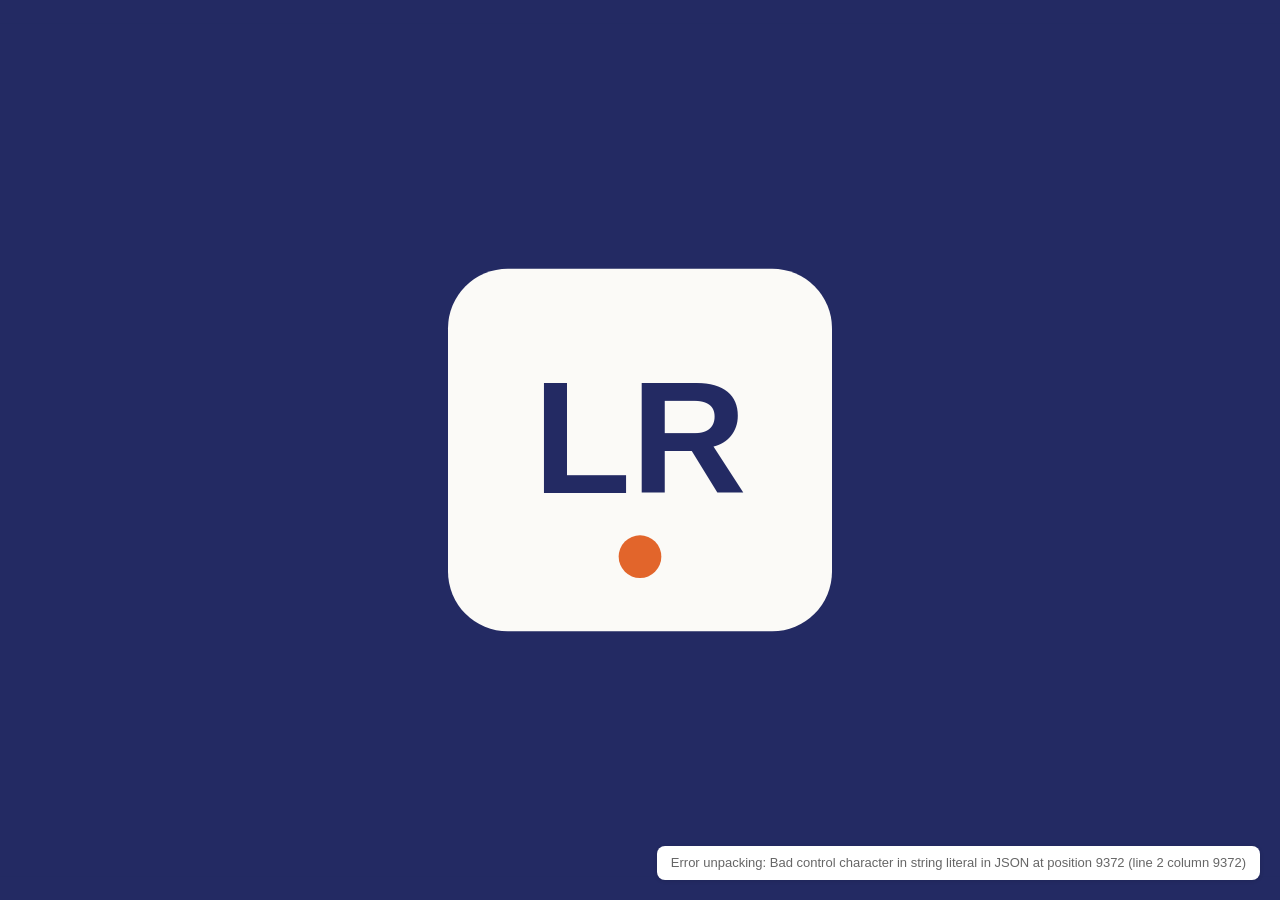
==== commit 0a586711: "Changed text speach." ====
--- a/index.html
+++ b/index.html
@@ -2,7 +2,7 @@
 <html>
 <head>
   <meta charset="utf-8">
-  <title>Ripetizioni - Leonardo Rufini</title>
+  <title>Bundled Page</title>
   <style>
     * { margin: 0; padding: 0; box-sizing: border-box; }
     body { background: #232A63; display: flex; align-items: center; justify-content: center; min-height: 100vh; font-family: -apple-system, BlinkMacSystemFont, sans-serif; }
@@ -374,11 +374,99 @@
   </script>
 
   <script type="__bundler/manifest">
-{"81aee378-981b-40ce-ad5a-ff04e8b620ed":{"mime":"image/jpeg","compressed":false,"data":"/9j/4AAQSkZJRgABAQAAAQABAAD/6xaJSlACEQAAAAEAABZ/[base64]/8ec8Cgp5MP5+PTC/[base64]/x5zwKCnkw/[base64]/dzKPEUDdCjlLjp9fT+KFjRVnuZ9v0oXvTe3k6NYMFYwDgYDVR0PAQH/BAQDAgeAMBUGA1UdJQQOMAwGCisGAQQBg+heAgEwDAYDVR0TAQH/BAIwADAfBgNVHSMEGDAWgBTOUeIEgU5kWyP448TPmj6cwddcwjAKBggqhkjOPQQDAwNnADBkAjAxcx0UngF60stVjs5G4T2eiptsBk5mf9oCtfJPAUBl8qs/PEXa8+gk1/[base64]/4s26mA1esMrsRpJtdtoScvmkpneMeyO17IeU4/UoWUDhls/VS5tBCE5Zonm5D2i7L9/F//bAIQABgYGBgcGBwgIBwoLCgsKDw4MDA4PFhAREBEQFiIVGRUVGRUiHiQeHB4kHjYqJiYqNj40MjQ+TERETF9aX3x8pwEGBgYGBwYHCAgHCgsKCwoPDgwMDg8WEBEQERAWIhUZFRUZFSIeJB4cHiQeNiomJio2PjQyND5MRERMX1pffHyn/8IAEQgD6QPoAwEiAAIRAQMRAf/EADAAAAMBAQEBAAAAAAAAAAAAAAABAgMEBQYBAQEBAQEAAAAAAAAAAAAAAAABAgME/[base64]/[base64]/[base64]/TDy16yPKfqkeUeq18l+qHlnqh5T9PEvuz168/[base64]/RmzbXM68neM6dT48k9BebK9/[base64]/i6U6FCW+Lp57NejLbNBMQykwHLQ1SAJqnym86ZyrOjynBkWojLUsz3yJevmi6Onkcdlc2h0SpNq5ZroiMjSefoi+zGa0wephrx6R23w9B2YZIx6/P6Jr6HLhvOu/[base64]/JfXc+mlZaZWwAGJgAAAxDQ0Zk+ffBSpa2Oh6yAUNZpXPSsz0KldUxaFWRSsTTJoYig5wM6AQ0EACgOAAAAAAAAAACLRw8/[base64]/[base64]/TNnfg9Ca8uuvj1nPEm5k6Ylp81Hd1LbHTj4fW5zz1vnvEKxNtsfTxvHXXz5ru1jRePzfT4Nc+VBvHR0cG8vROelksxN+jn6KydxD9XzzO/[base64]/T8T18a9rXm3xrRzQNETwbedWbnWyqDWRNUAAAAAJgt8OpNCzWRopDaSANArcgDI84Zy6IAAAAGAAAhgJoAAAAEc+euWp11NZuGG/PqdlRpmoAAAY7OPm7+DrnXE4YeRZFKLNe/z+/OvYeW/LsTbXFdxrPlbeptZ8s/pMjzV180uO8aZ1rnoVzx0qXLoNkmdiznnec3JaRLj5/[base64]/T57VPoTxtV7srrG+fg9HnTx+bu4+vHNk6zYnKXAVNoOjm1NdZ0zq/[base64]/Z565PRLxqOHp4KypXY2GsjAAKSYSME0wBiAQ7OTts1YtZTmx0ISYZxpCg0AEcAHLoAAAAAAAAAAAgaYAE82/NqKCN558rmXp6ubozenTl6c1gAmCGCBBjvhqYeb6vmbzzrWLH2cfpZ37PJ2cWN8/NZZz5d2es8ddCMjW86f1HjfQZ28Onm6Tm8v1uXnryOX0ua55X0Vc8mnbscR6Gk15m/ovN5ezPWUx6JPK4/W5OnLh5+zk1lUnZloUbdJ7GNndntz0x5nPxdHNTpVrLE7BpgBSAENAAAAAB3cPel2nvDEFoQpqSWhWBElB5oHLoAAAAAAAAIAABgAATybZ7zzxeepzoF6t8NcWuzzu6XUHKhiIaENBGk2c/nd3Nucedqxez4/[base64]/[base64]/u4ui67+3zO7G+7bLe50jPnt3xwwm+nPjyju9Dx/Us3jz4s6TgjO/VngUelHFqRjSRXztevTl1l6L56TrWWiSJyZRpnXnu+Vr0+Lpyl8qMtfR5e30fJ3xr6O/[base64]/h9Cx0PeAYJMJnSAmpUasRJHnAcugAAAAAAAAAAAGWvPULo0PH5fS8/eV0c/XCx2yI6ePdbzvMrfn6o7tJrNABgAAAIjk7eXc2nfbHboxrnuccnnNOBFdXP6KaW9tTzOL2/[base64]/[base64]/[base64]/g794GPeRgSVAE0E3mqEQxBwgcugAAA0ANAAAAAAAKAJHB3cGphF5Wa5t0tZ2ljoz3l6qTzQBAAAAAABQYIYiYBzdWOmemNTXTeO+daijUjn0yXMcFNONNsNJd6y1hpoiNIjObVk0VZdRpLpU2vy/L359uE+nPsc9/P+h2bHL26Tm8+G/PWaauUMIHNatVYAAMEACYJNGbVQMJd+7h7t4HL3liCpERcWVneaiqYgYcQHLoAAAAAAAAAwQxUMEwTLh6+XU5senn1DbDrid46JoqnGwyVDSANUAgMEwUAAAAEEyudazbXVzdObobVXn5enK+ZHq5nCdJLhe2hndETFZilqEqQhFl6Y6y63Gi/[base64]/fynMUhDUA0TcVWgnYAABQmROemY2PNQw6Ovk6umG5rWUJFTSIoQTUihpUBHMw5dAYIYIYIYIYIYIYoAgmHNjrzbnT083ViiYLDo56w14+qzsB50hiIAAAAAAAAAAAAAANOXrw048urDUwVKV1LBogAUYDBylOpXedy6aZaRTTae/PrHbc9Xp8/[base64]/8j0z9hfz/wBB5u2jq8zk8/1+CuGms6BkIaFNzVXF2AAAUgCE1k2EomHT0c/[base64]/GkztyKAq86jyfnvb8LedKiue6AsAKrTFnodPkXm+weTvz108u2edYRUYom5VTYgkrfn6Jeq40gGV07Y7dMRYXKqQpICQJpCqXIARiM5dAAAAAAAAAAAAAAAOXz/[base64]/PoxzffmprGzL0fK9Xl0+omlyvP8j9p83tz6cO3DvpmIKTQExTU1Po4dPXn6NePp15eucXVKxiQtYqSCqy05bn5uEY0wJU0wcsbSKxrOI2LlqorUqoqyqgNXm6us3ZpWTNr53XVrxWej0eTWXsV5O+Ndy59cadQs3V5sSloo0lUIhAc+gAAAAAAAAAAAAAAHP5/qebrO3fy9edAAZaxZ5HocfcdAOVDQDBAADRNY9M6c2eHp5URepVJWThUy59/ndvPf2M1PIuXpnT46fd+cnXoeVc9bGbNCOkx36jpzObVduUTarKjM9bs+b7M31BtM50w0rzuzzd48Vy+PRgQAUADAAEUQymmNuSnLqnIlkstw6pwzQgNqwdm7xK3rno6t/Pg7L8+Jfe08P2eHSoaykRDA59AAAABiAAAAYmIYmAgy8n1fL1nu7OLtzpgBlrFnj+jx96bgTQAACALceefP6OWmM5dcUpvNehNPEkSSlw9Ly/a57+qA5lJyVt876r6T5S/R83l1ty8a9Lp5N/RxDadYzLiWE1ZOekGc3gb+x4FTX0ccXos8nl+z8/1x5jT49GJwIBgA06ABMABkVncaVFU2gbljcumCSiWtOGlkOrJC5lBmozd/Q8zaa+gIrlQRABy6AAAAAAAAIAUAKAAAR5vo+TrPo9PB3400wWW2Vnm9nF3WdLCaALBZ4ejlrhEd+dZkwsdJlXRwdEuiUWMkhxULh7/wA/[base64]/[base64]/[base64]/[base64]/V25tumNJlaKLlIm5lznSaz6GrJVaY1zuNtRFEqoom50sVOqRUs8/ge74MAHPY0DQxACAAAUtS21VgAMTBNCTQISgEIFK0IKioYnQ0yryqzWsrqqTpiD6ZNeTqAAAAAgAAAAAAADg7/[base64]/xAAC/9oADAMBAAIAAwAAACEbTACCB0ckU+D3Hzmcc/Vu49e1M4tP+z0uZjAiO/8Apv4AljHW4IgItLb3I1hEII8J/ObR8bcCOosFZrvvqbHT/P8AyQnq+7oLMssiBFN66OSDFXw2PHDEAIH6AZMHMAACepKNt8lDmFlE1Xa50+d0/wC08W4o/cOtxxbqJRVN8/[base64]/QtlCvwqSuxzWgqgCQTxhsqZIwnRkjUae5tCDB4jnUkHEWQIeFLYaYuqEwhvSChXTmyXAabb5heySS/vfM3lTwvs1FllHmCQGAUAwnq400QpW3O0VWpsFF7jQ98WSzhPz33Rp8bB9DtBsShgzCk1tsItYlzRyAU6bhdAdkvDfvwsdr3277Wbu7whkuubzzuTcGEi5Q9A8il97Zz0BzSf0dtYyA0hNEbiQtdLZz7KZ2bmIwovshDuwDiZotbaN/wAhQQIaVpVB2eKC5I9A+TpRFZ9on/vHvsyV1xmmkcuW3yBac8swo2YsIE0Mn3hrrZDrfXTBE4So0oBoFR/JmWKShhBnHK1dHH/UAk1B9ZB5N111theqamK2uq2NFeU11InHTr3DC99EMYNzb+n2v4vXsQTL+yGKcKeT/KWDzLHnHcd9K6qQxtHvlhvPuMwQIk1zCGi6GN1ircqpw9p1pxxV5wtpsGt3u+i5GCukIygreIiNGMIMz15F/wC/cffa4jj+ZQjnJlcSHzz5/GCGsNnspmsp+dZnzhqg9YDxZCyWthnh4XARkMQU7SeQRValv+wXaq6Rxr/v/Q0fnLjuuhnonvvvtqd00hx3Aax3rXkBtDIBObDgWfLV+QQw1Tsv/wD/ANjlRdATWuZ33D++6iO6CiS9ulPQq0MAkIMjmPr4Hr+QMISH6JlMvJ1LLPZ+D37rxRWErkI7DxZyOqGCe6yvfzhxEmNX99sIg6/jQ2cjQrXD8oozjg4gYtr51pHZdtit/wC/hbQud5Q5zzvvupmUTLnvq3WOiseHHPDMSP6elL+c9eVgIqq5/KFqe92z68f4p+1FZHMEh1hMGvr4RHIAw388/wDS4odhYE/QN17HHuHJhBoUquUKMcdT8HmP7rd9258wOUY61b6vEIcMRoN+8cMNeZ9e8sj8Sfjxn4RyQcaIN/m5LdmJvcWltsIJINwlPjBzlzwYOcwH/wC7jDf/AP6www4Fw9/0YWcYHHLPKuN2/Ox97Z2W7pxc26o/jqjTufIHKGCZhVZWzWMhz188/wD/APnWPh37/wCPWa81Bm2QUmodmI1+0P0pg0wl1G6tvwmbEIAHNDw4LvpM5vz/AOvP/wD/AP65GTd/+3O17i0DS93OwUXXBNmwv/w/NX1H8fKzjw1ANDEOEZH70PTc/wDP8MPNf+scWvRv/wDlAPqN9zOh6C9CYAaZvHzxdm1GDNL4pvm8Ac4kIG8XqbofDX/P/PDDT/PXwP8AY08xxDw3xpics+72CuUc5OPNJZoivXpyyRDsGPPFOEjJ581k8w0wYxzzzx/6zPUW4ww72ncdldgSThr4YbbFJaCrRjq7K1gdrskPCOAAXmx4z7H87ffQ83T4080FTGs3w/5Dy/76SgwwxEq1Wq+FihPemSfNw3YZogOKKOCdY292/NQ/d/ac8wx6w+gViX/089/YsUL27GYw1O3rcTIiaASoZrc9znmqgPIAPKJrxx85L817+e+w/wD8MdllTEXjPeeEb5njCoGobX4Thxrv2/1nWNIkMRq64CigAhw5Pfc8Dz9/us8sPuEcTzzWgnUkOc/S1NpdPwSJSsLTWsB8L3R8dQUIYL5r7JQggjquO8NCkM0kn808sO1bLvJoViv/AL/fkBR2QBoV06aD5mVUZgCgsm8KSJWWGWCoUSPnzbzkg89V99/zjDR4ubaSzGPPb3UXD8Bz77zfGa0IjS5+DNmziwMZ9+ayOgMMl03XbHeg/f8AeYQX/T0EEH72LU9/QwRzJh1iD2j6Dots8SrRf8EoBC+Z/OSdVDhkukIb6031v9/x6WcbT5My1C98V/ffcyh/3+keA1fMnFpWDEagKqa06eJtskgVpjhiKX9y+xrjwZz3bVcdXBfl6bpaABTdIEmFpPoOUrUgNJUapijuN3vaUAfc+B6msvYr8w59yg89/bcffYYQWZe+qvANPffTDH4zII98inzHor7kNrJ3GNIF59+yw6othzi7UZ/3uz//AH123303z88Nrkyjn333zDOP2rOSAVeo8TYLVoJcrnsQesT8bO5Kqm9+GnusAY793/8ANNxwwjWBvZJQ1o9xgACDFUDhozqZSwCYRHSlQfrqfzp93TaCWwzb1VfbBY+HBDbNP5A0vLORexPtNNTj/wD/AMNHmayUl7kZVIFJkdtM5ar9M6sbBovYORVptNfA8P3133+0gsNyHNRQ0HHOc8s/Uul88JVH0Lz15YHLuLfHvnec5/6hL4JL4F9eMdE+0MMPNkH49PTJ/hVBP+89+8M88vkToHdpDTghOhpAJ3it3P8A43CwQN3/AFCbe4xKM8848218c4x8E9wPrT48885x4/7xa0lRzE/UxA+MalOWyjv5wL/vKL52vlVQx+NP/wC/fvMvNvP8lfPTVMPPOPPOM/PNU/KkRBh6dud70SbY9fgt+ino5L99DI02V2E7889//PfPPNflWvLrd8vPPN/8PGUDRiqcmOhY26C/gERq5jVlB0Y2+Xozim2m21z/ADvLPHDzzzPRaDCdPDLNHfvZ9db8jjdKJVZ6iNc1RnKnxYJv01VhFMbAwlxhJU4PzLPP/wDz/wD+/J5f+O000wwwwwGHJUALV/ESLsHuqvnE4ezBDb3er0QbnbSDmEWDAPAIYo4wwyAMdswuYQ0wwwywY8vuR9WzDDcVvN02BM+2Cdzrxsa3lB/50yCmBBiTPz3zjLDDzDDuTDOqDBBAI49Z2X26ewys/wDkz2/p4mvBooiT4apvQpqQq3ZKkIB0yAAAMkMCM+838+52Y2y+7uiMh0x3qE0JeHTkpPvcSG39VUw8mGsNfpoWHU+poEYO8884886mKOWUKRL0+/4zt26wouEOKxvsLdvOFQvU5b/ToAkMPKiqI34DVQ7X1t/KC++u71888bySnHkIJlTOunvWoWDbpMckSiZXJ6SG/fPtEwcBMAGWjsEAIChW5B2/2++2ep++tSOPr6+1O5/OYcN0lFale2ZdauvNS5Rh/H7J4XzZwwMAgABbaGAVPOiDj62ShBCHMzGUc10bAUqEImojEMhtr1SJlQ/3jlh1xl2MlDFyqMvmzzb8KQ0xV/PjDDBBFGuRCw052kiaQwDGgaozpF7geSz0bVH0lNiFFldLDEqnTcorciXZ8HNp3999BBRDdmwbNAA/0p6KJhrTzPzAjqAo4yx3nJfB/LvFN0rj7nj4wFmv58RSW/vB239ECHHPrQLupBce1TPz03J2zOxP9myx1yJ8HnDvbDrxn5fLXpEj2EGK6LKmOWmKC+uCDjvoSnh/yt0e9Tvf21DLhd/e8MWroGhSGRz/AAxptt8863JYlkkyqtLgT6IvgHqggBZFV90NHMXju2yeT91+H9ZmVyGwZCsfY36zx/8AlcMNdANO5YOlypT5UygDyjShgBNsPHrZ1Y5KqM2T1PbwoyiXSmSEoI7UBGcdM12RGcGDdT5bitHs6QobNQDSRCwQhOexKItnIIYBNniWcpswx043G0cDjHWR2vNPONUdzHDf4bYmPU6rg2TP/8QAAv/aAAwDAQACAAMAAAAQXe2Ce670D/VQqBqH4I43h/OpYUL+buZYWHp5NSRJzdtxkbzXZ9lx4aiutsI99dNPqnM3OuxPehLmLU+6XCosKkQ2v/KUXBLDT3M4JKxm49lQ2a9NhhxVRiVg11Jl59S3N7l+LNr4aT4HeeQo6ohRCgoJb+os0tl7TlVUiE1l9RB8km8lV1hUa0MBNtFd9rfOT5HV9uOaGFsCzawUxDGds2cnz/UqRRLyiT7oAMZJhPQWgqhBU1UFdlhVdRFxc7HtdLAclLwyJjEWkMzDvltNL5Vjri3v7thLSGlUoZJTOGPHhm/DzfHC3kmkqNx1hMAEuiISWm3BdCIayPuexhks7RyXZQADGy+u2oJC13vBfISW9CWUzNfngMIoiwf1WhtkPzvuz+Vjr5LwRMpunC08GZiw91T3f/zPlJQKoKaaG62sQsYtbxtVTmWy/HkBNnObBYjMOglgXGKH3Livigwfs7eK4xj+N0o+sgakB6N/4hyr+Jo5M9hWCqaCmxoQeZDiCrao2QDpTbntGsyJBgnDga1hefm+/wAoNToev1pm1pt6OTCVdHNltnoQ4C1ggCRaOTlmYuTXOshZBIdW5iZvE2+UWx/sHQRhY2SVdYj83i5FX4qbVdIaQQcRx1Cyq8Z7FkuLJWYZz14UrIBfZDQDdrvCMe9W4RAlc6eZshUI9vjFMRlPmzTeYDTUdHS5yfnvALVWbGBXlm2b/QhcPLXqM8YTEsxHWwym2+uJkwACM7R11Xbtpuy0vr2BbCiIp7iCGJXp4Cl0mhSV1+1xbuFLBIa8MHcPAVniHgzcoorringyXWLe/Ddf7p1YGGUqHHAVGUx2D+//AJknSzEwAJIaZX8tdnXmkHqonO4h2jBg0pxs8UuMFiKsxGAVJ0UpJ9PgY50IByF0ix3JQvNzuDwp5PaYRFGiQ9niraFmWTfjzS4BrkqXoTMIVfMfO8dFgPsPFqmTxwur/KhB4KpjcmoTV0Hq8rcUUF/HP5P+zEzN1i1c/wAwzmT+kZnsGyvX3/W5NvE/hlMoDVIB91asg3Jv9wERwMtdN5DFm7X+Et0r45TxtswVIs89vD3jnT77jjmKHlTIx5u76xRhBGb/ALAZKDVrSJKZYQ14Wj//AL40Dy8OYRrfbf7T7/sds+f9/F5oIMw8HADAx4N0300rG0oKEF+wgJOeMzVkW4MAACgEE7FFh3xCbPfGffPsM8hbGO+keoEyhTRyb0Kx/uSNPJz0arzgcOnWI+1/qBujTN4GC60YCn3WwfF/+O9UjNV+8h0DnEvBC5KpJR7kF4DCdvWytl211oGyxpq09oSIsByujNBJ7LINzBv85oIUENd9O9WgMOIaCgWi3Nx12y2cxpx98K9Mlabds7uZfv4mAXoICm66DsKgI8R8nt+9ssNdqu5fsb5MKGST4JTFkhrnp01RMyW11TZ9drcMdpm0ACIb4Lcy+qIOWAqf+Pvte/8AmXbD37+ZClGvwUS0vpCNLCY48QTjCiiUt2zP7NWlcOSQNkWvUQwAKX/zrPPzDPfkPWdDGWvOva+HkOVrfBK7l1uBZCHGWPDlchBKIt4QqyabxIqE1Jx7PPXPjfz/AP8ANdRYFP7nqnXLFoMZcAdjLkAwecXePjFFigb0DzgYLSypp8NxbtzDNP8AP/DLzXnXun8XIDGFkWu0J6oCsrpHxBPALyxIptqrhOxdG/zAGwsUItJeTC4+9/8A+fTw002czhOUjG82lbA+KfaNYLrf/g7O/[base64]/bBxovvBcNV6QezI+wIC9aUrJTxevZDH/ADslsCDGehSR1fVMs99yc+ZSbLWKQ1c0qf68mpe3bwyuvVglXgifeLh4My4IfMyA2qMikGIRfIZjesQI7z08f3SxLLQ7GN4Wca9ZbH/WwZ11DnYNqSOangtT1r5plFgrWIsMYRm6Jf8AfhPKEOdveEvGtIHy8UAyFdU9QkOgg4nA5dPXqfc0MsgMwgZjfFCY6TRcu1SwOFuP2PzW3Vu9+OGslzGc3mR/+/FjJFf4OB76AvY06f7WUZdaRZ2WTM9vU7ftmVNUp99q/wAnpBnfjz3pJop7ltcOqD6uQIPTgqM75TXM3oVHSzNITKnaGjGRynLDiP8AdaSFvjjic78//wDtOuzQPe13YpL+vZLXVMQDUbq2t1rkHhaQjszQtW59y75seOFX2u8WeQoK3/8AfrzvzCFabUkQWX73/Oyxh9ucSLQlVGquIZzjaRRBmpHexfiffaDhJd/w5GTDtvZB/fHyWpboRMHSnafzuuMtzEb52hDqfcYD+stQ+T+XtlAf+y33N1R+nmJZH1B5LFVT97y2Z8zW9LhjDHhB9BFo9Jkp5uWJG949b9JcEbokp7aOL5jgHCNbBLTJ1+9H/PP9jOFeqsAuJrTHBXpJJLxlmV6eKkD4Fxp1Oc4J2w8lHJKPVTFT/wDH3NE0XPr8cXbZ/wBAHm2FHc0qF0McFu2G9cMVwl+zHB3iBGdVtCCOws9ZQ/mkow55O/HHuE4GOv8AVZDx538a7bK7Dr79tXXD/DQwBV+jFj/nq51M7abmsTG4wvg5T6WwHnEF+jNFfHJ3FppNzOvbH09Pz3v7TzL7ijKxOr1LIRJECsd2/wDqBexzyhw+f3kDPh8qw68xU7TU940fVg+G0cbb+0ww7zz4R6fff8X+n3Op40VgaVIjGPLAoYgp4vAW58s4pf8A+cv/AHzDDLusv/47kz78WuOUxQG1u74zRm3V7JTApAmCE/zvJbKy8Gmylv7nDqt9e226OO+OKTlTapo894U4c8pMvWED6nYPBc3vezQCbdRduXwrYvVKlIy42Hn/AGCT9DktsgAALDs+kLUHYMMPPHthDS1Fl1UL49/PGlAf4Nt9Oa9oPH/qGKYgFh1JjscjDDmPmMHBLDXOKaruEEhALcBOBwPoYnWjy0VISr6xtO0hM6lU154Zf4t93Bil2QyBPMGMPFjCu0jiVKhgjix+f3LCiRincAG7JmokxqKbmOBrlndlIcXG100cVNaMQzDCOHPCJCDl0dIeSgESVEGwLmOFnJmMrJRbaZpo/jDuxoRPabJZB8kTqQR/m7Pf/nAgkhyXPKJNwtWQNaMHPWKA7MeX/Xm9Gwrka03n/AeUdqWeynYjLg3BMnZ5dvQjDJrtguqfvj/wBduk0A6G4J//ABaZliHdbsS4Mvg2xVN2EjZVbCiVUb7v/wDlkt4f9qqHja2ShJC08pM1DITXblFD5zgh07+U8tj/AGz7Gfc/0k7m5QUcB50UADXIcdgyPRS83zwwQBwk8Cn8Nnx/9d1R482v7EhoYbMw8CBJxR4vZx/x/wDLG+4zYEZ6mnpaj8TewgHwi72W3UlJ7VQYKes42rc0VYZn/UwcRxTdnSoyBV8rwdQqpB43O41XA4o7xgLcQDvvrnGj/wD58BgKpWzzMODGfsnGtHJw+pMgHkEPJhcKoCCGhXA4tfbFXvFgMrb3DDT/[base64]/xAA5EQACAgAEBQMDAwQABAcBAAAAAQIRAxIhMQQQIEFREzBhIjKBBXFyI0BCYiRSc8EzQ1NjkaGxs//aAAgBAgEBPwDKUiikUUZUZUUKJlPwVoUUhLlQkNCSKESRWgup9TK51/Y10rlXsvmzt/YP2l/bLbnWpXXWo+livoTGLpsvptdXbpZ2/[base64]/JqWy5Gt7lPyU/JXyU/Jr4FiVZ6gpjlIzs9QeIxYjozsc9RyZn+DOKbLZqUxJo1HdlPyUxxYo/JRXyZWV8jj8mX5MnyZPkcPkpGgkUNFDTKIoooZSGuSY2ihNGgqLL+BF/HRZaGhI08ja8ncpD3I9hIcdbooa1PwJrwN/BepZZZepZmMxm5fkb0XNpiT8n5K+Rr5E9BMQ1yZQjU1GjKyin4KY0V8iQk/[base64]/yWvJmXkUle5nR6iFiRLj5G4+RTj5PUiepEzQ8MzR8GZeDN8Deu56ipKzNHyZ41uOS8icfJmXkzryPEXkWKj1URxkrHjI9ZDxT1UeomORmZYps9RnqSFNnqSM7PUYsRnqSM78mZmZmZlmZmZ+TM/JmfkzPyZn5Mz8mZ+S35LfkTfkt+S35Pzy/JZZYmOeySM/wZvgv4FL4PU8IzMbka+S35G35Ll5Lfk18ib8lvyJ/PQxJvtyZRXt1/ZWX1Xyw0m1Y8GtaPTZ6ZkHCMVZ6Skk7PTPT5sroRZZYr8DSUFRK752ZjMWWJlryWvJa8l/JmMypalryZl5HOPkU15JTj5PVj5PViPGR6yFiryesj1kesj1onrx7I9Y9Y9Y9V+D1mes/B678HrS8HqyPVkKc5bI4aLq2NuTXhFfJ+Sn5HHTcekNB2qVlPyU/BlKKKKMplMpRRFLQb3Qz8H4PwUvBOLp0POnuZpeS5eRX5LfkTfkV+TXyK/JO3VEcKc4uiWFOP0tajTitSm+VDi/[base64]/[base64]/9hv6E35JtaLlQkMrmhii32MtEIbaCSihLVMxlsM7Gpr4KY0/[base64]/xH36H2VibRGdVpoQTcm9tBxUXuJ3yTQkm5N/gk6ZGROaR6gnfJjOyZn1E+T2HG0VvfYxoPEknFWTwZpLQ206lHuRVsjFLos1NTUqQ4yKl5KkNjkN+yj/E116GLdaGTWL7dxO7paeSWonqPbQg0+45U0rHbYtESVmam7MOVop+S34M6VuzFxvoSRF+XRCeyENiZV2OGVNojGUpWziVhR0yvM9n0pC8EI1RXSkKJkFEcTKUN+2orLYq8kopdD7GCtG2NWtxSTwkqpoopK7RHFTbTFiKMmZ1KjaiOIm2mNJPNZN/UzDxKojNPuZlrTMWetJi+qKTMs7MG9DwZXdnYVEKV2OrbSOJSeHKT7CfNcsOOwl0rcSoiVyfJ+4/tLHrEXRhKoSRHsJu2K20YzqLFJ5mPXuRck0J3C3uU3IxLWljYiOJlJY3gbvVmdo9VnDzurN0q5t60JivUx4XBxvR7mTLoaFaiWhCObUjGupboa2Irky+V+46yCP8AEXfnFXKK+UYqSnVVohLR0JFGKtHbJPXQTIK9aIxlea/[base64]/wACxWj1j1ieWV6ElTOHntZF2uckXSZBOUrbOLmpOkISIRpexh7i25vk/cirkhRVIkl4JOrPPQv3IS2ElpTGcQ/6bMPRDb8mVvuLDZlruTWp6apVuVqJeCOFY8AlhtDk06JMwpUzDewuT2Li9LMbGauKX5JasSIJ6aC29jC3FzZQ/cwY92JaE1uS10GqfTB7akJ/[base64]/[base64]/SiW65TjqhEnozz0IhiLLTJRcm2RTS1RMQ0YXbUnHS7tjRQqJSozEh8ojTbQsNqrFgKGHHu+6GpVUYa+WXOEJOWr7GZOcmQFys0KH0NnDd+hDO4/ZhszuR+wmyLtITdslLfQzt31Ig/rSJqrRIT1QoplZTN8mdPZixY3Q8VaimpULBTVmJuxblaCEmYGHLE1m9F2J8ThxmopbEJxmm0Y6+hkVVkRMT6HzZLc4W9eruP2YtaEl3MLWBJEFobWSZ364ffFk53Jkkx7mDiLRUYn1bDjI9NojguxcPpLXVmHhOMUTxGtCctyC25qVtI+yKSW6JJ522cNaw5aHET/AKb1IiExPrkxnD81zft2YT5R2ZMl3F361uWhq0jEXcw29SE6W1ixYVrEc4MzxWpLGjTJYzZK97GRXOP3L9zLt+yMeCeJGKX7k2oQUYvV7mPL6FFat7kdkLlF9cnvy4flfQ/cwlSZETqyT1J7MXf2Yu0SiJVIi9Bsor5JDL5R5Nkd1+5KdRi/gxMVqaZi4rlVM33Ii5IXVPlw/U/ch9pEm6ssm/ZRB0yQ0IySeyHBpalfA4PwODvYcRoXKRHsY0lHCi77F5m+ceaI9UuXDbPpfJ+3/ijBnq0zEaSdkXfYxULb2bN48k6FNJE8S60M/wAGd+ByZqMS3G9BkexjSclHXQS5x6I9LHvy4fZ9L91VkQ3Uhtyu2YbdoxVp7ak0RiqHAy0OPwZTKKPwUNUORLkt0RwHLDc90j00ZELDR6aGuaF0M88uH2Z36H7qTybEvu5Q3RiKk9fci2LYcfgoorlJjYx8u5wUX6LTW6OJwMfAnqtJK0OTXYU5eCN1sN80xdEmeeXD/a/7JN0kS+7lhfcYl07QvbgJiGMsbJPm9uXD4EsXFjGtL1MHCUYul8IxOHhi8DCclbzNGPwbwpN1aZGC00GtNifNCFzl358P9r6mP24ySSTRPSb5YW5iytaIXt4cJZXKtPPJMbGxschsvlRGDk0kjheDWFhpV9clb+EeFVEI/wDBO9lPQcYTTTRj8C4tyhrZiScbi1qPXXmhLlZZLngrTqfuRVxsnriPlhbmIkouvbW5GCjwrfa0NcnsNjYxkRRFG3scBwUYRWLiLv8AShxq73u5P/sSvNqq1tkll/TsPy52I3OI4OGOtqfkxuCxcK6Ta8jTWjVMSEqEyy2a2SfPB2H/AGKi3G0yX3vlh7mJBpai9rDhKc8qVmHDNwXEqtYuLRdq+TV0SWjK1MplFEUTgeBU/rnslbFWjrdVFePk0VeI6fyZJab7bvzJnEy/4bAQnqLkqe6MXguGxbzR1MT9Hjr6c6+Cf6bxME3VonhTh90Wuh8ktTC+3rftIi6jSJfc+WG6Ziydai9lJtpd2cLwKweGeJL7mcHJXjQb0kqMWHp4s4NUkxFk1aZk+BRMplo4TgryykvlIShFZUvpi9X/AMzKtyW0nq34Xgl/jJR0f0xX/ca7LXLovls4xpLCgv8AGCXKPOxO9mRnXyOODP7oJmL+mcNiXSoxP0ecbySsxeB4jDu4slFrRqmJcsH7ep+5BLJY/vfKFZkY1NLUW3sQw54jqMW7OA/TI4dTxFb3pnFzy4EkvwYbyyXyjj8G4YeKtpb/ALi2EUUJCicFwadYuItE7S8ie8VpJ6yfhCknVfatIry/Jprb0T1fljbb3SlJf/CFHNKCitE6ivL8nG6YteEk+SbsUuVmJjKLpGHK1bLFIjMzX9yTMXgeFxrzQ1fdGN+irV4cjG4TiMJu4tpdzC0XU/YrlXLD1ix/e+UE8yMdUkLbmlzw8OeJJRgrZw36PeWWM6+DCwMHDSUYJUNnGv8ApIWlPwyEVjcPjYVaxeeJLDcW13T5IpEUtDg+Fz3KS/YcGtIvRLQlGSqLdx3nJCk5ardqorwiElSdXFfTFeZeRx3jeu8pHDxbxYOt9l4SOLk5cRia6ZudlmJKSrKiEGm71bIuhMsjIzimRxGWpbxTMXgeHn2on+mSv6JaeCfC48LuNjTV2qKemntMSGUYf2j+98o/cjHT0F0anC/pmPjU3on3ZgcJgcNCoxt92xtuvB2HI43/AMJC0RgTy4kH2kqZxmBtiJd6ZRSEnapWzA4CcqlN18EY5UopVRdaUaMlDV1o3o2KVy2p1UV/3I1SXaL1/wBmYCpz/wCbdsxNcSTu9emy/gRtqWJiZYpCmxYhnM+myslhYDpyirJwwHFrKkY+Fkm/A+tFll8sJ/Sxv65FryReqMd3QufD8LjYzShF69zhP0rCwkpYmsi1FUqSLzPTUSHLsNs4x/00PYwsLFmmoQbqmiOFiLOpweWUb/ZnE8O8Jp9pbMp9mcFhQjBSgqb3bPUlK1hQtreTE8dtptPyO0krZY2Zv/u0mRko7apaRXz5MHWE6ey1Y39T/f2Ld7iZYmJlliZmM/yOexPEMRLEi9BrVr27MLZjSzS5Q3Rj1SEYWHiYsssItnCfpFJSxX+CMMPDilCKSQ5knZhyaY5fI2WcU1UUcBwixm8Sf2RE1oqSS2pDV3qY0cOaUJwtdmY3AONyg7Xg4Z1gpGevKHJp6JRXhdynq7/AtnZm2TF2FdKmYeMo4U47RS0L/wD3m3RmRpQuUd37C5NmWxXFu2YyyzG/[base64]/P2JboXRehfOyxsog2mtdDjIfTGSL9l7cuH2ZgfpOLjNyk6TOH4DB4dL6U35HN12SQ5jkWN9Fl8mxTy4jp7ikqZapDZehF6siq2/JLd/KQ9ImNJtyPJluyEVp4uivpVf+oOD9DEf+536rojq2+tliZm5IonHPBolCSk1RXOuhIfL9L4GLh6k1otkRap0qXYlIchtjZmLE+TlsWLlIf3GFhvS/J6VpUPC0j/ABHHcW7MN22vgnLaiUrv96J7sjG6/cjFJ/DmJbJd8QjHRf8AUMXThn8zs89T2ZFdTY2WRf1IfKJR+CWCpOxiXJ8kubMDDc8aEK7ikoYajFVSQpfQhyGxyG+a3Q3pzXKYqzL9zDktNdpkJaR/m2X9vw2mNfURRdQuqZicXBTirvUjJP8AM7Jr/wDoRW/8yvt/6hFfb/1CL+395Mxn/QX7j36m9aPHS2vJYxsg9WXyTIy+fc/S8JyxXOttib+lieiLMw30vZc1ymL7iMnaQnLZISk1+LFF1vrVkY7amNGTi0iaxLflSo4dP0435SJLf+ZGtf5i7fMyP+P82Q3h+0jGX9CL+R9SVy6W0PmyHfkuWaiE9tRNefa/T8NQ4VS2bMR6MjLQci+pa848pi3IR2fykRVNfzI/4/tIWmv+hF246dkia1f8yfCwliZq2xNULDS/EyS3/mit/wCYt4/E9SGmX+bIbYflZjGb9CC+R9L0TIO75vlLoZHuJiEhxLoU9N/ZhFynGKV20Rh6eFCPhIxHoR+3mhPmxD35R5TIrVL5FHSv90d1/NkXVfCkxyWn8UjC1cfDxDG3lW6mmNff8STJOlP+aZPaf80P/P4kmP7n/M8LvnI6Nec7MZvJFfv1SeyIpKubGX0Mjs+SEUSXRZfTwU4wx4twzamM82V7aE1oyP2D5IS6Eh78k+UyP3x/dCez/wB0Lt/Jj2f8GL7vzEw/8V/7hi6Ob+UiTv1Pwie0/wB4k/8Azf5xG/v/AAh/5fyRvb8zFq0/9zH+1P4Y+mX3Ji25tajHsVyoZDvyiIRJjP/EADQRAAICAAUDBAIBBAICAQUAAAABAhEDEBIhMSBBUQQTMGEiMnFAQlKBBXIzkaEUI7LR0v/aAAgBAwEBPwBsvpsssssvOxvoQ3l2E+hfEi83/TvNDy75Xmv6pLN/0z6L+G/hfXXw2Xl366/oGVsdv6N9sn031N/XwV/TW8381iYy/wCgvq4L6ry3FZTKZWSX30X03nZZe5aL6bLWbboTfZCbf9o7Ezfxlv4yp3wcZUaa666NvA898qKyp+Sn5K+86KKy37oteTbznfSomgpLubZV9is28C77FrxkmkuLIvl1RGTT3JbvgSocr2oQmO/GVfQv4P8ARJN0aX4NJpNBpNBoopGwkikaUaUaUJGlDSKLXg28FLK4+C146LGpOtzQaUUhpCiaRoo0fYo/YofY8P7NKKRsXE28mxa8FxLiWjUvBq+jV9Cl9Gr6L+jV9Gp+DU/BqfgTfjJstliebeayYhiWVOx8FCKXkpeRldKky8qGhIocWMTy2rk28jS8iX2Kil5KQ6FRS8lI0opFxLXg/wBF/QpbcGpeDUi/o1fQpPwW74G/[base64]/ZxyxxsjJppUbuSKHZG9h2OTobeV5LpReVFbCRT8FM0McZdkfn/juL3P8RrFfCPbxvJ7eN2aQ8P1H+aPax1VzQsPEX95on/kL8VxY032Kfgpm+VMp+BRb7GiXg0SNEn2PbdcCge39miistvBRRoRS8FLwe2rs0mhCiaFyV9FFFFfZRpRpXgpeCl4K+il4KXg0rwUvBS8FLwbeD/RR/rJ/xlbS2Llu20VLyVLyVIal5Hhy7sjDu7FFeSihV4NvBt4NvB/6NvB/o/1mizYrLY2NjbKvvqvpvYvqTZbLG2JvqvotIlJu6WxDHTtN8HuR8nurye8hYkpbEsTEg0me7HuqZ7yysssbEbZUUUUvIr1PcilRRRRRRXRfQu5T7IqXg0S8GmS7GmTXAsN+D2pHsy8Hty8HtS8HtS8HsS8HsyPYkexP/I9iXk9ifk9mf+R7D7yPY+z2FfJ7C8nsR8nsR8iwMM9jCW5i0rSewoQSFHD8FQ7IpeC/ySRWrFXeiOmTk6Kj4zrKs6NP2afs0/Y1RprcUb7ig/JT8lfZX2R09xRwmtke2vBUfBpj/iaY+Co+Db/E28DV9kJfR7kI7NGqL3sVPsJrijbwWsr+v6H1etaae3cmqihcZWd1ZG/ddGE5PFxLe1EdoN13Lb+SStolaS2IO76aE2u5DF7M2ayZayco77lquROyaTvfcp1VilKPeyGJdWajV9iqsl/[base64]/lk+T1FaEJPSiLbEsqEjSV8CRSyfBBXZo5Nkjsix9DL5slKhTUlaZb8EmXtsW9hFDikUMldKhbKyyxNakNWzBWtraqI8y+GhZWTmYn5JoqkYbtiO+S+CsqKKGmQfKG1xZN7qjshD6LLtsb2dkIuhsbEJ+S15FlsNbCLy2FXI2zBnp3IY27sX/jXwpDJTok23lJ7Mimj8uzLn3Y5S8lz/yNU/Jqn/[base64]/ABow1cUmYmEThLwKErVmDhvbY06ZOj8EuDG77bF7sUo0y9xkk6VFOl5MBy1qNbPkfPRu7MSQ30yGPNZIS+Nr80NcC2lmxEuUOI1wN7MwvykhQuKoS0kkmnsThU9kR0qKbIRi3dEIoaHh2LAIxSNCaPaPUxofLFVZLgfB4MF02y87ZKVEnfVIbG8l8/8Achl/kh9smStRbMO3F297NQ2WenqzDdRGkS5q9idPZIhHyiMd+CthR+hRRPYUiMl5y9Sia3yrYssTI3SIbrLhC2TJyvrkSzXzpfkh8iX5D7ZtWmhvROkNfWTPT/siPCMXFVUjXZFJkUhV4ylNJDxyfqD3yOJut9iE063MeGpWkYsd3leXci+S6SZgPVZXI+yMWQ31z4H/AES/ZFryWr56Zwt2PsPnL0/7onNxihzlb2FrfYUJ82YcpKrIvaxsmnKiWGx4F9z/AOm+x4DS5INwpEWpRPU4dPZElWaaFG6Jv8aR6eLilZ5G6RN9bMTgfQvlk6Rq8ivfcitjsuholH6PIj0y/NE1ZGCXKNUEPFjwa14IW1ZCVtolshyJY2nuL1O6IYykUpEVS4MaNqzEQ8lyIhhcSYv4GYj2G+tmIPpRXx4j3SG2+UIjwLpY47vL0u8kNGI2qJwnLhkMCezsjhtNWxrRhswnuyStInHej2Iy7i9JHyL01LkjFx2E9hq7MWFSexNfRolXAovwYWHdWdsrMR2/gRPuecmLJF/[base64]/gRPueehZX8LFW+40aRRRp2FyurEjaP+Pnplpa2bPUQqbaXY7Mw8By3aIenRKEFexiR40kcJWm2RWG6T4KwlsjQq5OHyRnk68Eoq7G9mYUdTMLujEn7WHiTuttiUnKTf2QxHHcw5qabOLJO/hRiroWT+KrHy1ZH+ROy6YmWvIpffTJGDPRNP7Jx1rWndIh+25CSoc+xu+5iSoWLZGX2OR7jqkJ/ZqIz+yx0yRgq+5GOlo/5DGlifglSXIsKW5pd1dWQgsOCp3ZJ7Eou20xTa5Rri+ujGF36k/r4ZcMUElxbZVTZHuNqrIy4HSvcXK6WODtUYGJBYajJ7sbWt0Rl9jkKZiOT7EIz/AMWRwpiwT2fsWDJDjQthMvcmYIpvd+DGxpTxZW1QubsUdUlQ40oqyfA0UOAtSNXSjH6uwvhn2OyH+7ILfccaVfY1sKP2aeOpqyD/ABf0XUru0yMhtkXT3dEJR+jd+CKs0q0tW40t1e45UnciePvSRC5VZLZF7jMPRpepnqPU4eHKSj3XI8KclfkalFq2enbckS5RPkaHm0LoRi5Xmsk/hkhNNE9nZFu0yT3EJD7daf4tcWOMVhxp7kWVaJ4MnxIhHEjSFPEj2FizUr3HLEclJWL3HN2tn3JYcpbWLCSIRom+2T4KqD3G1OTvyJLStjHX5IwI/khvclzk866EIxuhL7yXx14J9m0X4G9yIh9uvkTfkTMOXCskjBnDZM9uEt00LDw0t2isPwfiYjW9CL2JPfOS/B/wNu3/ACYU5LDbbIpzlbMBfu3x2H3HyP4IiMbpXyzZf0ciWwuV8cJVRaa5EuSMpLua5+RTl5FJ+Rr7ybHkiX6v+DRcnt3IYf4kIJPcuk1Ww+B85ND6o5YvfoQvllyNEFY+wkP4kKWxqFOPkU08tSrkc/s1MTHlHsT4MNXiSOM3wx5MfVHLG6V8re5ip7SRH9lQ+eSLHz8LI5rCbb3I4NdxQ+xxXk28jYiTW24lZFE+wkouWxecnt0NdSLMbLv0L4+47sr8UJJdiUbRhbt7j+JIbaIzFifQsQ1/Zr+xyLExJ+CIkSMTFrE0GpjkzWzWLofT2RRi85d+hfJa3vnsRvQrylwyElJqlXkfxJklaZbTFIsvNCQhESS2PWz04+pMwpRnFO7NKNK8jaurFn3H0IQ2YvPQl9/NVtsXCyn+rIpJqh8/GicPBwJ5ISEjsISEY2MsLDcm/wCDGxdeJJs9L6iWH6icLtVaFiaknF35HN7n9yIvJjXTHlDyxeemvsXyOLc3RH9cp/qyEHFqx8/GpK6vddspISFEjEUTSJZJjmkm72XJ6v1csbEdOox4GyLS9W6/w3I4koyTT2IY8J0nsyK1OyObexfRFjeWLzmxDF8kp6ZuvBD/AMaeUv1ZhTbe4+fi7ow3r9RNp7UIoS3QkRiJFZWOSrmj13rHiPRB7d2J7JZYLv1eM+1ZWYPqZQ2atGHjwmuaEMZRWVCWeLyVl3zT+R0pO12IXoWUv1e5GUZONbUd87LLLLzbo9POvWQV7Si0VTayXJHtlYpDY2et9Z/ZBiTtu7vP0qXuYr+x5WapLiVEPUzjSuyPr62cSPqsGXemKcXw76EPLEK++ihZWWWWWWWXm43K2yP6IbJK0yCV7duTvk30rK0rbdJDx3iepglwnuSuE8OXhi/KMZLe1nFikOQ5Dkeq9XVxgxtt2+ctxvY9JeiTa3c2MazX8GyY0r5LnHeMmiHq8eFbpkP+Qi9pLfyRx8OVVJbkew8sTnqWdfDNvUq38lrTk+GYWzZ3G+uUlFNtnqfVPE2jwuWeji/dvwmyatP+T0GK54el9hoZZZe5dnq/VV+EH/LHzbdt519mJJRhJt8I9NvgrNoopkMO92SW5RQ0vBSXdmH6rGh32MP/AJDs0Qx8Oa5Vk+pZt/DNpMVaU8mYLty65TjBW3RjeuduMP8A2SxJzf5SYr335PQreflQ3GYGK8LHXh9xStDyvL1fqnF6Imze7tsrOz1E0sOTfDVGDGsKH1FX0xUeW/8AQ59kNZUUNFI0oqceJURxprl2LHVbkcSL7lrNfJJb7iVQWTMGrlueehmN6uOHsmmzFxsTFd3S8FJIZW1noHc8b7gzv/pGJG1zut0elx1iQS/uXKFK7GSairk6Rj+sitor/ZNuTcm9xLfmmKTi990KpLYaP5PUbxivtEVUV/Cyoror7zoo0lFDihxKa7mqdbMhKdpt7Cqk18uJ+yF+qyfcwY7yO+S3sxMfDw03JmL62c7S2ibN3TsppDdtFCR6KNPFf0Ln/VG3kucZKcNq5Rg4qxo2tmuSLR6nFnLFaul4FFL9n/oaw9qRW40K1VCSapk8OjG3nFLyhRpL+F8HbroocfoX8EI7Mg6aTHs0X9fHifshP8Vk+HRguTb2PJOcYJuUj1HrrtQ2JSnPdsSP1p0NWrs02VWXpn/9rG/gxcWtktxzxBTmndmFLEg9UJJ/TML18ZOMcROL/wDg9TGsZvsyk92fyVdUVxuVkpeVZi4aeNhyXFjd/wDrpvcvJ9vhRpLo5poktoiyb+HGo20Rp5O0mYckm7e3cx/XQhagrfknj4mI7b28CViRQk2dqEdxcowWo4OO2U5ts0M0GHBOLSMRfkl3R6j/AMWHMXK3Hu0XSSMNWl/JQlwUYm08NHbotiaGiKOcu/QskihGm1RCVPS0RdwYn8eLu0bKCG0lcjF9fCKaiiWPjTbd0vBT7mkUSrFGu/T4MTVH09LmU9yNRSRyNcEfx7j5bqxY0PYeFN/wxNq//g1bEFqaIqlEX7GySJz2kTT97Dt71Z26GVkuH1UVsUJbCXIix0/pmA/xlFo2+PG7GJ66MEkt2jF9TiYje9LwKIkUduOrtlRV4cbNN9hISK4Y3RJqSa4ZHjdiMJJRRf4ocq3HJkn+/wD1HO/Ux24h0dviQkUdiKe+TO6MKSU3uU/Hx+t9S3LTFj3oSEhIoSKzYuhL8UTnSZ7gsSxcJDWyRNJERIiN0rJStNUS7mJLl/RDf1N+IdceUPnpQsmdmLJ5rFaXxYs9MJMrXiNyFGmyhZV8FifAv1oxIM0PfYSN00OVbj/KSZ7H4akhqmy/2JPZok/2G/2/glwYe2PL+OqiNVZ36ad8CW+bEPKn4+T1cqikmRX5FbspFZ3nfR3y/tRV8j2YpLfYcxyXFmFpT3PxpGLy0i+Rvdj/ALh/3fwh/qzCbePP6QulHCrpj8TiNfF6mTlOuyIfsPllCQh9F/XSuStkSdJ/xY3sy2i9yW1kN4s996Wvq0Snb/lJl239qzsS7j5Y+WYMax5vs11Jbonys0UJP4Vk4/DOSjFslLVKTI8okhLN9DFmsv7f9En/APiPga4KMX9ZLvRhrZb/ANlHj/pR/wDxQu3/AEoT3X/UvYb3ZLmRhfs31RXclzkhfD3zT6KKzoox4OUGlKhKmyPKGJ5vOh52Wdz+xk+X/A+B9h8E+JP6I7pfxYu38Wf/AKsXb+LF2/iytkUS21fwjC6o7Jj5yTF8tH//xAA7EAACAQMCBAQFAwQBBAICAwAAAQIDERIQIQQTIDEiMEBBIzIzUWEUQnEFQ1KBkTRQYrEkoRVyU8Hh/9oACAEBAAE/[base64]/JURwLdC6raIRbV6PotpbzLkXpLS4/Net9Ij1fU+iWjExGJj0PpuXL62Euq4xC1fRYsNFui+j0iN6PybFhEfIt5ly+liwtH6BvR6LS/[base64]/k3LlzIyLly46ZLYzOYcw5hzDMT0ZfW5kZkZkZimKaFNGSM0SqodZDrI5yJVUZjkXMhTOaOoOoKqOqZmRGYqpz2fqWc8dX8nNJVRzFIUx1TmmZkZiqM5rOYzMzZzGZmbM2cw5hmZMuXLly5cuXLly/[base64]/scuX2OXI5cjA5Y6dixYtpkJ6bDLkhj0QtilUMzuWsSnYlNvW7QqpCoLcsWEiwkWMTElElTJQLFhQI0yCLDlYhUFJGxIz3IyGkyrAgyauiEdyPYWlixYsjY2KhMbGjEsyzLMsyzNzc3LMxZgzFmDMGYMUWbm5uK5YsJaWLCGPSw4kYXZHhbo/Rn6NEeDifp4j4aJ+miS4aIuHgfp4CoU/[base64]/wCxXLly/RcuXLly/Tcv52L+w9i6Ll1qrF0ZovfsOMvt6l63MzmnMMi/kXLl+i2lixYsWLdNvQXLl/VX1v0304WlnIlQWPY4ik09jCRhL7ChL7HLl9jlS+wqMvscmf2Hw0rHDcOrFSgsR8M5SKnD2OTL7CpS+3prDQ4sqNoVRlPcUSxbybaXLly5cuXLly5foXvpcuXLl/Kt12LFixYsWLFjExMWWZizFmLMWYM5TOUzlM5LOSzks5DP07P05+nP0x+mP0xwlHFE1sSo5M/[base64]/gVTJF9i+m5l9zJdGavpf/ALFUWxVj4/8AZw/yomRE+mfYjsVHcp9jiWRl4SBLsN+nl2KhiNWI9yn5dyNVkapGZfzJs2Q5bE6rvaPf/wBEaaXik7sv4ZshWSTOf4Uriq7EOI3RzIv3JVPZIUZ3vkj4iOayWUhU/wAnih+UJplxCfr32KtPxFD5SRYRcuZGROexmTnuQlscVPchU8JCqcxWJT9PMkRiVEIpvzU2iFUhUFIv0XLjFNGSObEnVba2FKe3YnLJ4oUfb/kkmotlbiXyrfknNkKjHWSVjNvc5vbcp1px72FWTXY5qZZYu5GWDOfH7i39z5dzJG1j2Nzf1zjcjsNmaOajmjrn6lD4n8k+JFXJ1t0UqyxOKqIjUOaKuSrenmMgVexfcpMXnRm0QqkZmaHNLux1rnMRzPsznSS3JcVjuyFSpNuV/D9zmz/Fh1Zd0fqqn3sLiqkX3IcW7ofEOadiUXjNiv2PGjI5jsRqKP5FXv7EKkpP8EFirxZKrL8CqTlLw7L7lNU5PxNyHDFfDliyhxLneLSUkZKL3sOf2I1vwKV9LPui/rblWpYlxB+oHxDJVWOrI5kmb6SuRqSROTYtXf09Q9yDKrPcoi89fyRmOrZbdyV+8hVFc3SMibdu4vtNDjHl2WyuStGNoxN3+CUciFO9ryOQoxutyG+VtrIhJ4VENu1y7/2OKPEb+5FrsQn2sRr397JDcqjyk/D9iVVJqyFW3sfDtvG7JJxln2/A6l18tilWnb5bnOj7waKc/E7PYUi57+rbJ1BT2OJmOQjEsOBGJYsYmBKmjAwMS3p5jQnYm9KQvP2uP7dhWjv7kpp/uPA/dmNl85zJf5Cm13HU33J8Rd/gjjy/ySdpkSM7vY8ULM2xk/uhNxXhRed9JQkl7F32LlsJ9royHLtEbxskOUpe5TdjJ/5FT5fuQrp2/wDshtJ2fcvcSnDeLI1790Qnloqkfd+pbKlQqVSnLY4jRGQnrfRMTLrov6eUhsY1pSYvP7Hdtlap7F37EYf4/wCyeP8AJzJIyuSyfsRpwXzzOZSXuN0n7nNh7MjKn2/9E6rm/wAIdbYg0yXD+/chS/8Aox9x8t+xjFtDlLJs7rYjLxk8dzL8EZ+4mSukz2X3FVSj+R1Jt2TPi/chxMr7sp8RL5u9iFSM1dEoK7KDvTXp27E6hUqHcpvYrkEY7EokEWGNlxSMzMzMhv08nZE5bkYjiYnLF4WQfm37CWzZe6I95FROUiKSZKe3fYbk/wAHiMvyOu/YzuKKHCD9jDxFo2tkSwdo7kVHtZj27FOrElO0dicnbuKTk7Jkm4+5ezElK1u5OFncVS53IU2rkUvdloEpfwLLPYipZj4ep/mVaEl3OGr8tq7OFqJVJR9iS3iUm/F/Jl4rF/SN2KkypUO4kIqlNFtiZDRktEiwoli3qKh3kQRiYjjsT7lPyLabaWIJb3GfwS8Ev9EafMd8kVfA7tGXYlNe8h1Ik5px27nsRdhfL3ObG2KQ2ZbiUrJkYyLRWzlseGPYm3LZMx+5BRXsYRtu0SimthKUR1lKO6IwUnsRpQju9/wTm+1zJv3NrGSuYXaYtpK5dyVrlpN3+xXhSyvexwWN4Pv7F/b7HDSuqr/8hfN6RuxUmVah3EhLRxEh9iqRZfRwFTFTFTMEYHLOWcv01UXzEO2r7EymvI9v962esp2fc51Mrxyjs0cPGVF9+5XlGasxxkve41L7CjteQ+2y20TFeReFNfklLLdkCFT7mWXuY/eRJ0l+TmR/xHKMvwRt9xypX27kqn5ZzU9iUH7FPwdkcyNtyUfsXiYSn7ioxFJHuZWS+5Vi7vcmtj+ny3S+w7u5RdnUiu9yLxqSjcT2XorlSZVqHcSEumUirITYpMuxCiYlizLFjEfppoasyDHMzJSO7ILyrbaz2/g2Mlb5SUIP3PFGP4JVHkOX4MmySbEnfYcfwLFDqP2FeQ44ouRnb2FVm/4IvLsXpQ3aux1k32X+jNr3uhzgcyEVtC45y+xvfsUspvElDFWvuSXgKdTEqxTjnH/ZlZ7m0v3kFj+5HOt2L5btjl/6JVLq1jhqdS972RzZ/t3RTr8qTzjb8nDNS5k37lNycbndehnMq1DuJCXQhlQxuKmRpighQQoosiyLIsjYshxXpmTibocyMmLcUBLyNjL8HiN/ciT8Xdnb2KkvyJ/4tMlV/lMk/EPsKVjmClfsiTF+UOEe8X/oTsOTZY9y5uo3FhKByvszlTvc5NR+xChL3ZhSj3uyU4vZQsUnGELLv7sulZ+7JT2HIhPYqdzcUZH+yMrfuIz+6IU6fd22JVbxtE8Te45W2ZR4qUHj7Mpu0YjlZo38+cypUG7iQl03HMk9EIuJsyZky7Ls3N9LenaJQJLSmW8iL/JZfcsNuxlcRVdkUp7+JXJQi1Kw7wZJtj6FL2KUG5bkoGLuPseGw79tc27IzxewuII119kfqEKcJfuJ05f5Eo2IyaLbXLpipt/wbLsVfbSMzJMdiMnFDlskRuK9yrFNWtuRXiKb+HC/2JfIJ+dORVqEncSEuqRZmBihISRsKxtpdDZcuXLr1EiaLblLyJvw67EcPZFRtdjO/Yr3kReK7CkipBSN4Mk7o9taaWaKqVN7EpX+wowauWszC5LtpbW35LIuhCqSRUs0ew/lFaJdvu9G99GtELeQ5YkKjbI5NlTxFOn4kvuyPZEnaDI9lpfy5OxVmTldiQl5DHIczMUzJmTMmXZubm4rm/qpotuU15E/2/[base64]/8At/oTETW5bcqQfcxE0nuOS+xFv2kRhfux03/iyVN/4r/kcUn2sUcLdxx2HEnEV9LHLZi9YuxD7mDl3FT3MaXuySS7DkmbaRI+FElJ9zZGSuQ4iEaWPuKTbIInw80sskUKs47T7FOvCbaWnfyKkirPRLy7GJgYiRiYlixbSxYt6mZAXkfvX8aVFfYoS+/sOpnfFmMoxOW3PYl9o2v9zlVfueJO2Ji7Hj0gvEOmpQJUXEUdydCK3uUsMuxzEvsVOJk/3HOZzbmVndFOecLkkT7D0TFJE5wsU45MjBSmVKSjEo01y4k3jsYzaJfkcvYYmX/BGL/xHs7j7ij+RUrmNtkYqMl/BlGy2J1akkTyT7nCQtCL9/fSPXKRVmN3YkJeWi2li3S9Pb1LkcwbL2FMUuv+5/rSX2K8uW/yQr+OzVkRquM0r7C2pv8AJH3/AJHVneyFU2vI5kpPwySKrkn8wlUl2FUlDaUShLNFWN47exKNndCl9z3uTm5MsWKbjfcrU0llHscJ2Y0VIXWx+Hptr8kDhYe5UhdNHCu9O32Ixzm5GPYrRKiGIhy13LZ/c5CHRX3MWi9inu7+5a6Fkn7j3Nvc4SsnjD3PbrZUmVJXEJeZHVdC9bVIiiOJaxFi6rW0l80SbzrtMnTu/CNzKdd42bHUcXt2ZzEvYyv3Mvwd2cJR9yvR77FODgyE2ypTy7EqckT0hG8Rwkix4nscPRdOO/csNE6aZKkOLLMSsQi5spQxVycLoynSm2ihKOJKcSo799ip4u2lxOwqv3OdY59zutkbsi7ENzF/k/kiqcrv7HC3/UQS+579dSRVnovNhqkNf9gqFPuRLEkR7i6r6TV/9CePFd+5feasSpXh+RJpmRhlKyFTlbdFkv5IRuzh4OMSUfclAihK5OGxUp23E1uUEsBU9idNFNWIPSw0OJKDPF9iNJyZSgJbFirTuRpb97HJq/8A8h+mXvK5WJ9+lSt7GcnohSsc/a1jmb7oUz+nUd3UYrs7dMmVZkncSF5sNFo/+wVCAtJke5HyHsv5K9LGomRxlbwXHCxV/k2udt0zJNb2HNW7HD3cikvCiQy1mRfsdyvTir/kx8RQpQaTuyUbK7J+KWKMLENhFiSGhowIUhQsiz0sYHYZXJ99EO2q7mTL/kuyEn7orrxbEO5Qna29inOaM7keipMqSvovOp6W/wCxVCAtJi7kfI4ip47XFKP2/wCRzdiVb8k530vooSfscPFpodVRS+4m7FjE5c/YtxHskciUnu7sl/TLxvF2kSp16ct4SX8HK4ir/lb8lPh401+SURIiWHEaMCMCMTEa0tpYZXJ6LV7C0uRN/uOTZThlJCioMozdmn7Ebz3I6zZVlokLzqetul6WLepqEBaTI9yPXHuTjCU27E9nsJeHe5PZ6WQ46RnJFCcm+5GEfsRWkUJDg2U6UYnYbGyZJ6RFLSxYSEWLFjHWRWJ62ReK7D1ZEe/YwdigtzLfcyacThpd9WVJE3uIXnw0XU+m/p5kBaTIrcj5FW99hu/fYzp4LuVUr3WiOXl7jVtKHcp9i5FEYCjpcckNjkSfQi5kZIyMzmojNM2LDWjKyKi8h6Iyjy7EL+xHK6M/Y4SXi1m7FWWi9BAXVIvqtLenmQFpISF5HKVRFaONTEUZv5SWSfiJR0jUdh76Ue5T7FiETZHNROsj9VE58fuOsjO430XJTM9x1bD4mZ+omfqahHiWLipC4pkKimNDJwuVY2ZLrQ4209inLYSvuO++5wsnjF/kfys/airIkxC9BDrZb1lQpi0kLybtFe5w9TGTucRFZZFmTi10UfmRS7EUVa+CHxMvuPiWTry+5mzKRGoyE79U0YslHYdNjgzCZjJewr6QquLKVdVF+RjRXiSW4/[base64]/OKWMGyTf37mJiW1uZGQmUlc5Q4EojHIczmnOkc6X2FVf2FVQnpiRhbRlSJJD6+6E5IVWVilQ5s/Fe34KdKKW2y/wASmrImyq9F6FENb9T9VJj3Gychu5TIi8lvR/yVY7nhTJY+2vC/ONeElo5WOY/Yyl9xyf8AkXf3MmZEJHCwuOOxKJURIkyWm5kZSFUt8yE/8WQqfcTIltixUjsSiS+Ya6Li3I05uN17DuvY4GNOXeO5C/7YIirfzpUZN+jXcp62F5DF6Vjej7E2IgRIvy57lZeEm99UcKvGKPhJwSJOyL37kqj7RNz3LbjuvcjIpxbkcLTtBEiSJorR7jJKZG6PcwFCX2OTOR+kn7Mwqx7oiyDZAcSSKkWiUPwSiMWlhFCo039jlyqnCUY0o/[base64]/TkYEUU0S7EhrSS6LIxQomIh9LQ0SjcVOxJ4ka0r7nFpSpKRQi+9iFPxRsJbrY99JFVj9JH5iHkPRL1EyUhslrTGLuU/Lqx+wyUdynwVSpHIlRlGXY/p62YtEjlocBwRZFhoUSKIknpJDGWRiWNiwrC0celj0qStshrw6T/6cg8mokL0mpLdEJJpPWZUfpYfMQ6bD9S2OZmSkNvSWsB6UvLlYqRaY+5GVoKK+w6UZo4aGNxCEW0lqxCF2Jy/[base64]/TyJPcyG9H0RZ3GimheXWutyV2cO7wlE4deGX8lB+MQtiUxzHMlUJTMinKw6qUSXEEq1xyLmdjm/kXER+5zlY3kxxHsZEZCkXExSL6ewxnF74kXYoyKr5VObO4oEISfYlTqRRwVed/ESexNkjIUvR0/mIdut9VvRSKgmZFy/RcTEzKxCoKV/JaJrZolHF7lC3MW5QSTmJp1El7CJSJzHMlNjkNkVcULlTKKHUkRq/cvo5S9h0/[base64]//FqS+Yq8Fy386OXOJwSjhkSZLRwHAcdFJiqCkX82l3I+UxekmzG5yirC2sNGtIdiS1p9yHlVLkpr7HDfSmQnjMhLwoqMky43rSiRiOJVi/[base64]/UwW+ZPjU6bS7nCXjdrdsp08VcmPrcRwMS2iYvJpdyOti3S9EvRvse5HtpXGLuJbDJiQ9I7shTI07C8tl3Bpop1Zyp3KlnEq9MZEZH6mMSfFtjqyZk/IzsKuc5McxMp6MQtGZ7HC1LZxf7kTqxpxbZVqOpNsuxyYpMizgZd/xpMY9F1uI4iI+TS7ke3lofome5DSsPSn2JomR7EixTW5T85nD/QJqxV76JEkMysSrjqXI7lmYsjTZKBGjcnSt3RCjc5e5Up2ROO1ypsZO5BOxFbkFoxCEVn4CDclc4epGblb9qK9SUm7so083+CXAUX2yJ8BteMjFxZT7nCfXZfwokPVeQywul9FLuLrWj0XpJIg9KyJ99KUtib2JEewyxDuU/P4S2EUcRJSmn7FVaRJIqFRyG2QKa7EoEqexSj4UVafuU47FWF4lONojtmVrWRVmtkTTkylw/uxUyK8XQtavsQfLlKL7PsZcijP7yIpzZwlO0MkOziVTivquxTOE+sIkPy7GPU+il3F6+aOwmVOxV7mJDYm9FoiHch58Jyjck5OJ3gMiMnE5dx8Lc/SSXYjGpH2HN27HMVilUjbuSqRsxV4JdyfFwxdinxUsUsC1aU8idOcmckhSMBojHfRi0WkkYK3YqqU6jKc4Rhj7vucNVxkl7CxtdFVbJt/llR5VG/yRXgcjgYpuTPYY+hec+il3I+U/TSjpKQ7aIlotEQ7kPQXsxEhaSQoIwGhKJGFIlRosfD0x0Kf2OTSXsYwXsLEyQ5EYXYo6NFtPfRC6K8rTmhTUbbEas8rnDyypb9zjOI2wTIK7JRUKdj+nQ2kT7D9G+il3F26X6xxJR2KmxkyI9FrT7kfQbCpxTvv/AMlRaXEIRiSgSckc6Rz5HNZzGZsTYoshTRbpZ76x6OKXxZ/zpDdmeHC99/sSvJlCHKtKS39kThKff3fY4WGMCY+pehpC6n6yZULasWtIXonuiS3EJiIvS5KzJQRiixihRQkhWE+lj1QtFpxn15/[base64]/T39zkJew4IxOWKAoltb9aELT+px+In+Dg4TlNIglbpkSJda8t9NHy7l/T1D3HDYmrPSmy1yK0j6V6wZFiYrF0SkPE2MkXRkZWHMuN9DZciJaLTjKDquJw1JU4EV26ZEh9TELyn00eh9b9RULbiKtMxKVMUSwyD9Oi5Bikc0dX8kqxzznM5j+5zRVDmGZmXFIuZF9ELSOku8RJdUiQ/IXlPpo/8AY5scimShc5JGBYmSkU/[base64]/2kiQ1ca8u3QhdMGcNvUJWbaKs40qzhP/TI7ljExMSaY+t6LyH1Uuli6LFvUVTHcp9NUcCkvTx+UYxofnoXSnY4KPhcn7iZ/VYJ8Pl7pnB8U4bPsRxkroxMTAnAqQ8leQ+qn0X9fLuOxDpqGRD08PcZJFiXoLi6KMHUl+B+GCitOOjlw9vwR2Zw3FSpP8fYpVYVI3i9ESKo/IXnU+u/rKpkUumsPK5S9PDuNbjJRsNDXoEXLkFzJWOHpqKuZZNy/wCD2K/v+Ij+dkWUq86crpnD8ZTq7PaRkkTmTqbl/IXkXF00+qxbR6vRv0tVXHApdNTuYEBempwcppIkrSZJD0aGi2i1S8q5FSnLFFGilaK/2VH2pxP3KP2O9/5K7tSrSP3C0UrFDjn8s/8AknVv20XXKRmZnMOYZmZmZmRGQuin5LLepmOZT6ag6hAXpuCh3kVd5MY0WLEo+Slpbps27IpUlRjb97NqUPyLwxyfdi8ML+7OyX8HHbcLbRa3KdZog4y7FuqRJlzIzMzMyMi+kSPRT8prS3p6w8rlHprDi7lH09FY0F/BRqZyqr8k0MsJEkOJbW4iwuhjZc7nD0FRjnP5imv3yI/Elk+yI/Enf2QvHO/si98mf1F+Br7LrjNx7Mp8T/kKUX2fTIl5USPRTH5LLav0tQcSmLomhpWKaF6Vdz+1/opSx4uS+4x6RJxGWLFi2ty+l9HpwfDY/EqEfiSu+xNupLCPYl7U4k/ClCPcfggoLuy1sIn9Ql8KT+7F17im17kOJf7iNenL3Lp++kiRfyYkein5LFo/T1CUin01R1Nyk7+mTtKP8n7Divh8TCRF5K4yxEkS8i5kXL6cHwmTzmSfMliuxUlZKET6ULfuZBcuGUu5TXepIhu3UZB3ymz+qu0YLyb6X/IqpGv+TmJko37ElJe2ti3TAj0Q6Lly+r0uXG/TVhp3KPTVHAo+mzvWj/Iux/U6fgcvszhat46okyT8i+l9OE4Vzd5FSX9uBtRh+SCwWcu5BZtzl2Pqz/8AFE3nLBdifdU4k/200f1d/EiixfyVqpCkKbPA+6OVH2Zypfz0ogiPRDyH6uoiRSF0VES7lNelqVCn9aH/AOwjiKWaqR+6OHeEnH8kXrUZIuX8i5w/DvZyW47Uo2XchHCOcu5CLnLOXY3rT/8AFFSWT5cSUuXHGPcVqVP8sh4Iucu5DZOpI/qX1Fr2E/IXRcUhSFIyLQfsOh/jIdKa7ohEjEt0QHq/IdvT1OxKW5R6ar2JPxFF+kqTJM4RZcXTX50mvGjj6fK4q/3KUrrTIkx9F+rh+HxSnNb+yILlQyfcpRcnnId60/8AxRUf9uJN8qOMe4kqMLvuU4/3JkfizyfZH1Z29kVHnLBdkf1CV+If46VLrvYdS3uKbl36LlxSMhSMjL8ClHpiPVi6mP09UlEo9NVEolFeivYnUGSZ/Sllxek/Y/q9HKCkUJikSY5Da8nhOF25tTt7Ipwu+ZL/AEWdaf4Kjv8ADiO1KFl3Irlxcn3IR/uSI3qzu/lRN8yWC7FR4rlxH8Knb3PpUm33ZxDvVl15Fy5cuOVi7ZDt0X6LiZcuKQqjFJPSPWvWVET7lJdM0P5imvQNkqthybGNkmf0b/qH/Gj3iV450GTjy6rRCexkNl/I4Pg8vFPsWVSVv2on43hEl8KOMe5BKnHKXcgs5Zs+rP8ACKl5ywXYqPFcuJtRh+SnHFcyRDxyzl2KkuY2/ZFV3qy8m+kpL2O5FC676XLlzIUjMVQhXFWiy/Snq9H6eq9ib8RQfTUexKXiKL28+VREp3Zv99Zse5/Rfry/jT7kezR/UKH7rfKyEzIv5FBQTymOrNJ3lsU51d7O0SlxMqcvDuUuJ+JeqcyNeVl2KuStCA2qcLe4rU4X92QWKzkQTqSzl2JS5s8V2Ksv7cTjJcujgu4+/lWbOXIS8+5cUhMyFUf3I8RJC4mPucyD99N9H0P01UmiihdFRbE4eMox281ySJ1RyFrJncl2P6K//k6e6O0yvTTlv2ZXpOhWlETLlzIuX1pcNUq/hfck6dKKhF3Y1+6p/wAGLl32iOaXhpo5dvFNlKvUi3gtjhuKju5y3IKNV8w3qVN+yJfFniuxVf8AbgNqjCy7kbU4ucu5xHySnLzbm3oLly5cuZFxVWvc/UNL8nPn9yPFP9wmpK6fqai2J/MUV01OxJ2kUu3mSqEpscuhuw3fSp2P6P8A9UtH2J9kysrwuf1Dh+bSVRLdF7Fy5fWlw9Wp2W33OXw9H5nnIc6tX/xieGO0N2O0N5byMKlTeWyHOENoK7OXKXimxty8MOw1Gn+WUuKqpKPZHMhy1FPca5NP8kVhBzfcjG/xJm9aV/2o42eV0uy8/Y3+54fJv0XLly5fS5lYzZkOZQrumyM1KN0PR+lqvYm/EUJdNTsT+co+VKaRKo2Nni0sJEmkPfRlQ/oy/wDkrX2aI7xaIxvGUGjjOCaylD27rp4WnRUOZV3+0R1KtXt4Ynw4f+Uh5S+d2Qp0+0JIwUfF8zLVKnfZGVOG0VdjhOe89kN/tplow77yGn3lsUa+EsrFCvzpXlsiS5s9uyKvxHhErPBcuBxaVOk17+hyIvz7ly5fVyLiZwlW0sfZ+oqIqJ5FGPTPsSXiKXbyG0iVQbGx1LCk5aIlPS+jJn9DXxZa5RjLdkuOo052ZL+oU41ezsyXE0JVe/c4/hMJZx7C14e3Kbl7M+JU/wDGJSVPsv8Akqfp4fMnN/kjOUv2KKJ1ortuzGrU+bZGVKn8quxqrU+bZF/201/seMPyyd2rk18NGbhBFDjYwhZe5HGNPP3YoYp1JnGSlK8vQyF29Dci9jIuN6JkXazKU+ZTUh+mn2JfMUemoTl4ik+puxKoSmNly5U7EJOQnsZt9jZDerJH9DW89OK4pUouz8RX42dWX/8AZnKW0mL/AB9/YTf+ynWqOW72J8JJPwPI3Wz04XG02/b2LTqd9ojqW8FMjTx8U2SnOo7R7Hw6S/J8Sr+EfCp9t2POe83ZDn4fDsip8iKnaJV7RKnyocnFJopcQ8lnIlXjXtCJ/UsYKMF6Bnd+ier0aEJnAz7x9PU7FV7nDy6ZrYnHxlGPTKoOY2XL9Hyu4ry79i5fVjJH9DW1Rlapy6bZxvEOUr+77ie9i1/5PmX5R8yuu6Iy/cv9opuk/dxY45LxpTX/ANlbhcVlDdHCuKnv9i9Sr+EXp0u27MXPxVHsOp+2mhQhDee7JVXPZbFN7tWI3vO5JWxRV7xKveJV9ip7FTsifZEa0qbVjiZuct/IuX0v0tkfRe42XLkTG6HpQnjUi/z6eS2K0dyhHpqPYl3KT1lNIcxyG9f9lzc/kvd7dbJH9C+SZ/UqviUPt7lRuVQXzEHc97+575R/2YeJSicna/chFP6c/wDQ6kbYz2Z4YV/xcynPaOyFjDsrsT5kvF/wQqb4pWFtUaYko1R7VT2X5ZU+pEqfURU+dE/mRU7oqd0TXiSMbzK3zC8iyMWbia6JMXoky+qZGRUj7jIsg8qcX+PTS7FZ7lB9NUm9yiOSRKoORcvoy+uX20XWyR/RpY0KjOKqZOT+7MfGiNPeRhaB2se4rfwJpJGEctnaRKovlqROIUVLwlFuy+wnjUPlqEvDNMqbSUip+1kt5on9WKJfVJ/URL6iJfURP6iJfOhK82Qj4ZM4lWkvMsuj93nXLl9V26UyEypGwjhXegvTT7FfucN26anY/Tq95P8A0ZJLbYbGy5cuX6HbVdchnDy5fBLxWlIqeK57Jj9pIl9/Zn2v2H83cV1KxGViUrsU5dnuVeXKHhW5wc93E4iknFSRUh4FIqK9NMnvSRJ7RI/UQ/rD+sP6p3qn90/ukVecmU4+CTI/RZxPzeeyPo/bqTINSVmNWZwO9Jr8lvSy7FXuUOhySJVBzHIuXLj0uIc5eZI9ytK1KnFPZR2IPdlP3RGXhaFL4Y5fDRKXykpeNCl8QjPxNGSFKVvuR4eUWpQuJ5UmiLvSkj+yx/TijvJEfqM/vM/ukd6rIfUZH6jI/NJkI/DkyP0RfSZxHz+fIXqoux86/J/T/wB69NU7Fb5jh3pdEqg5DkZFy/Q358h9x1PCooj8xDuyPZn7B9kP50d6hD5mR+ZlN+KRTqy/4KE1ONnKQvDOSIdqh/bS+53ZD6jIfUZH6rIfPIpfNIpfNIh+5kV8NsX0RfRIL4TOI+p5/v6Nd/Jizg5LP+V6aXYqxvIglTjdmcu5KY2ZFx9Fy+l9LvzJDILcpruRXhZbwEltEkvFEt8QS+IyC8ciC3kRW7Kb3kUKk4ydmUajn4mfsf5ekfnZS+ZkPnkU/mkU/wBxS7SKfaTIr4TP7B/ZIL4LF9FnEfUfnrv6NeVGTTKFbmQ/PpZvYtZ3Ym5VL/YchyGy5fovpcvrf28tkhlJFOPgYofCJQ+HEnDaBOPiiSXxEW+KL6rI/OyC8UiC8UimvGxbQH/6F3/gp/uKXeRT/cyn2kU/kkU/pyF9Jn9k/si+iL6BPaiVvqPzmyPo15dCq6ck/S1WTmQ+UbLjel+i/UmreWyWlCPhKVP4TOWuSTp/CiVIeGBVjvAqLxxJL4qLfFLfFF9ViXxGU6fjbG//APD3SIdpspdpFP5ZFP5JEPpyI/SZH6TH9Ef0T+yf2SW1FHEP4cSp8785i9Gu3UvVVJ3ZUlsLsX6rl+uNvJWjJacN8jKX0Wf2Cf0UVF8OJWW0CsvkZUXiiyp88SStVRLaqhr4ovt9z9/8C+WUiH02Q+myH0mQ+myP0mR+iz+yP6Jb4J/YH9FFb5IHE/IiXzPzvf0nt6+vLGBkVPbW5fov5EbX8tj04X3RQl4ZIpyvTkhSvRaMsqJJ3ok3ekipvCLKm8YsqdoyKv7WJX3Iv5pkItxf5HCWFiD8MokF8JkPosh9JkfpMX0WW+Cf2D+wP6BNfDicR8sTiflQ+786Pqrly/p+Nn2RkS7r0PbyWMZ7kPDJEZY1P5FLGp/JGVptfcg7SlEh3lEp/uiQ3jKJHeEkLxU2j5qTF9KQ/pwX3LWirFncnG05fwR+iQ+iyH0mR+ixfQLfAP7B/YRL6MSr8sDie0TiPlQ+781sXb1lxMT9LxEnOo9JPdF+m/l28ljHpHeB80LneCZJbRkTj8siUbTixxxqr8lsawo2rNEY2qNEI+OSLfDmT+in9iDjUihqC3G8lKRH6LI/RZD6LI/RYvoH9kf0ES+iip9OJW+WBxHaJxP0x+a+/rkJifo60sabHpJ763L+ar+Sxj0olBfMilG9OSIRvRZa9FE4/[base64]/QRV+lEq/TiVfpxOK+h/rzWR/7Bf0fFu9TRkmL0CdvKY9OGOH/cUPpyIfQY/ooqLwwRNeKCP7xD55sj8k2T+gR3jMo/TkUV4JFBeCRRXw5FFfDkUo+CZRW0iitplJbTKXyTIfRkf2CW9FE/ooqfRRxX/Teaxf8Acm7Jsqu7bGMkLzNulvoXQxj04VeEofTkU/os/sE/pxJ94D+tES+MyC2myW1ArP4BRV4yOHXhkcP+8ofvRR7TKHySKK8MygvnKK3mUu8yl+8p/LNEPpSEvgH9gn9BHE/9L5vv663peIl+0qDekiPqWMenDfTKX0WR+gP6KJ/LAl88C3xiPzTZ/aZWfwCs/gHC/L/oofNMofUmUfqTKPeZQ7TKPaRQ/cUfmmUl45lJeOZS7zKXyzIfRkf2B/QOKf8A8XzGyPr36Sv8zKusyPpV0vXhvpkPoH9gf0ok+1Mf1IC+qyP7yX0Ct9An9A4X5f8ARR+pMpfVkUvqzKXzzKP7yh+4o95lH55lL6kyn9WRT+eZS/eQ+jIj9Bj+gcX/ANMv58xkf+wPT//EACkQAAMAAgICAgMBAQEAAwEBAAABERAhMUEgUWFxMECBkaGxwdHwUOH/[base64]/[base64]/sNzfvKh9z7CbB42PCcH44kRkajQgUNDhUVYgkNsgSCRPoROBo+iPRBJAQKWDE4KFSEDSuA0ElVFZJs6B+0r2T8iLyUY0IRXIyIwKMVoV0ShaHLxCKaauRyiRl/h/[base64]/[base64]/GYNAghNY7EoTJU8WkNi9DDyqFIQsa/[base64]/A3hJ5hP0HBsNzFSQbZE8JDxS+A0REWEWEEfgDSVfipS4pfAUuGx0dyxspXjZs2KmzeH4VlFZWUV42bwps3whEniD4nmIiXwZ0iClMWWoX4Dh6GaryRTwpSlL43LQ0yhhAXRzsZwaMUIIbwsQmG8F+IOKUo2voVYRngTOR6W/FkwgkJYhPIDNCYv0V6K9HwYl6Bek+M+M+PD8PnrBeNZv9DBRVrw2JekXpF6h9HEThaYWxtid0JXRRWai/P8AWCcIEkIKsKKLwy3g6SRBkkhUVH9NFRUXGzfrJ9D6E9CehPU+E+E+M+M+PCpZT84vfl1hI2us1Reb6efs+ifRHogj0QT6Evoj0T6PgIPgPiEhHon0QQSRikjxCoGhiHTU4C7EGJCEIQ1dJQVCBJi8TUaEIbKbN+NK/CWWWWWWUNhiHuSZrGllicWCsqbLCGJWR6I9E+iPRPogj0T6I9EeiPRPogkkiP5I24gzzyfaL/o1vCGvJHPBKiCT1kp6HwEXeCCCCCCIiIiIi/aYhp17K/mMchIYQhBomPX/AERJU1Gl9lKEpWkdHlvEfhvMZCEJhERCKZiLdCpogggiIQiIcEMpMGvDWLmlw3hZXHSG9HOoRWgly+wljqQ1a7J1XoTvGio+RqhXhiHvss5Ok6VHwKxN+v8A+BZhkhYFjYLls5DZ/RWgqUCKvslNG2OHfsGwsU8DfjTLgU5OLYliV+NKsaxRcEVE+dFSkQZ64GIr/wA/YSvsexui7S2jZQd66Gyb+yYM7JtiGP2UVo0Ig1LdX0fM/wDuhBU9YNP/AOALQ+H8miGwkGFhggRQk99mp94jgvt2JvI3chfv9dtGzENEUPs1Cf5ka9l8mU+w19jXaZXB+0fS+BNKl9kDT5MeilIRftvYs74XAgqrb3GNofgq/wDBRvBunevTG+8MX3Y01u0uwNg3xtCT6fYzWw18D2/6SNenSv0IoiIhUE73+6qBYJksDVdi12fMJC2uRk57E8h2g8PSe+xOnyOnIx/ruNs4YKGpHD9AKs3g3wdJjjt7E69g2z7D0aRkG7baFuabB5+g60wXrTa6NsQq+/Qz1U9pmyno2RLXstI4U2JFqku+iihWVa7sSmL7LedP4NH9A2ivl6FUhcb0zsWg1LQ/ng9dwRNsJSrg+ho/6IVKrHf7VgtDePnPuOdjHZ7Au0b84oJJjewqxJ/shvCRBrY6nH8qTP6JNh9NRs4+ja/XRuevS6HxWmi51VxojNdBqp/8FG2fBdn+5mzZQ1PfyLo5NexT/wCexmzJ6Ak826qNMiLqbXoOTcfZo4iN8DS/8EYSJezkP/0Bo5rXsIzRNim6NpLtC7Dq2xP90+hZS0ex7ai7O9j9DGwDn9C/g4b08L9lCRBntGhjGymUNZgQjgSbCVnoCKCQa/rpo35ClsUXX5NI2yH9GO1yELr5Di1/hda/ghesHwqv4dYKtSNf9YNub+QzY9UZNN1qC1Ro+BT5KnEXIKS5LWxu2i/8L7UZsKjk1bf/AAdE0x7igZum4kLbX32PVhRDB2BX/wDoT+IH7MsrW+EH3pJGxv0e/k/3ajWUH7NpTaHx2JaBRmv10JCN7PkGMvyd4alSU4GKhIgojQ4N/[base64]/CFCxb+vDwxoaWx6FBdL8PCjI8bf8JnRoUuc5gpp/pC/OhYXYzRMl5+TdfwXuxIttB/XATNKKTS2LL1E/Bc8DSjonqw5BH/ALgJ29Rz4HFPiDnJBJ3G8amlnX/[base64]/wCUq+yR7X0JkJy9mNG+RBIWe9Sq49C4tns6MOwXRR+D0WvcqchOK6dsSJuDUoaRB0SbsYk/8FLtqwlaTD5Ych6ddiF+alyhDlNr2bbOdFibIPLGkaImUNohCMUkDQafrcGa+C5jkcHmvY27fvDbPgNOJkj1wJ+Ycrb/AKM5l7pVu1o+0Pk/Y1cRC1jadEO+gKxj0PBLk6xMJYGnCEb5GzTQVNaUMNJ/ZivpGchsPEVTkqtr8zXXL1Idk/6NRrr2M22X2cRU0++xku/wfwaKOEOZd/4Vqbh7PkfR3x9HALKMMajnMdLLmwakB8YKUh6F7fjfyNEfKcptvPEwoyrEQUOKE+ZQ4Ef610b0mhAlENaGvMktjYt6xXDgrnLI20M14+heUfPBwnyfo90fomhsXaR6DhHM6NEx7djsqkU0FdBezkTFd2+zcUVtMyL+8ZwYQ50g1qsXPT5N59hsDrQ/4UotzY3wxr7O3AnUafwVem/pQCdI6/o0CZJ6CmIfTHtnVXBWNaZXTaHu+6gq6fQn0CaKb/K3MfyjbbyxBNYNvFCq6IZBhKH+uBKipQdCrZaYoeScY0uejUh8JR0hacvg0bt0P2F8IVbW3sba/wCj/wDAMlVAPdMajtj+Iv2PgrqDK8g6v6BLTQdGk2MLp0aKHNIapaH/AOi7wexqz1AajasQhaXyO3hE327/AOAquHWU5H6/wRoocg2uyPmB7c0DHUYRotskCSDW2J32P7sJJcHwB6FsxflZI5xzZieGosuxSkYWsJSxrwCjK/XpiiJpM4oWn4EXoUVSfwUbOTn2JXXbXoty9H3DKwlPfBs5I9Pk1H/TdWlotREVTgamkiKNNCW36EisG3CM7A0XY1eBIpFEuZPoaRfCbBbD204ztxhrhhwI5nXsVnobP6EaGrQ8QgLz0fSB72NCXaFF9fY1r3GcA6Cts5tbRRK+hfimYI5NjW/BFFsJCNHoEyehQEUkgj9kSrEwXS/BBhKJDS9CXpr7E0gNK8S5Hp6CtrYqm3Qq6hRW56HamhTCPZH2McQ/YncVKQX+kOstD3ORpTRS35EMViXyL4hK7H7Rkn6Fu3UNQivQuKOhOKn/AMWHqlNiaKcCbRK2yrDG1v2KO+xYX0NHDpCSQJVOkfaEL2dH0xPwxXzWYjlLmSS/EhPhZLNFDsSxGgr+w1cSPQvwdHvDQQg6fY/U1Li8Cf1PafJJOKJ9wf2baH7uEWP0NRbHJyISvkIEti4Y+mj7KEfIma1BJqKL9jjcGpjAmGCdI6F1F0NBUUkQiobGlokOnpsRpha2P8Y32MNNfIXTgKqoi7NBHA6tlu0dkvsah6FlHHH8iJl9j/A0Ry7LsSrxJfiD6YMFvFTME/oSwkSoljX1+120kvwb/wBxGnySB1dDI5MSHKfPRWXsKx+zTWz/AOhtd/8AAjas+Bk+KMb+ifv0JJBrFiql/wDQo+gbspITWnL5cOb/ABGwOLtAjofGNgiPRq75NuDtQ0dD6HybxfS0k1hxt67H3DfwOP8AyONofo4XpnI5D2+kQP8AgnImekM67YeVSqTS3eWSj4ooyawPRsHv7KF5xwvbxpfiV+VXMSjLEv7YY+HH8D/7sPUNirejEuvE+eiq2763oWnxJbfQvM3Ydm5NQfyP0r8FnWh3tsdsRD7WMsjUFNyLwM/shqidjrsezZSfAmIkYCRqOyvsWifkQ02zmOByXQ0NF3OhC6b6HWZS0kfssF2NQlbMNwBnRo3TGPpGxK+x6xyEuSuFQm11s5x2xSd1uZo0p35KSOUsfmihBBBDQsIIg6/YkPoMYsHQvl/4HLH2INvuhPIXoSCX98HwHL7Lbbc7CbQhKmC1AP4IZ2NO4wYFp9o2yf8A2PUhWBNJ+CNI4Kh7C3BMKG6Rg5wdVQa7Jhts1HtjG3A6ITu/Mrz1whoognZ2HvjzUrHDbj0inUFbsLsKFr8lNbY73JWiD6Nuv0Nq+wmQoF0OGd+LRHMVCV/lEEiYMTxIyi5wx/rPgaIpssh/oph3n3XvD83shnSFNe0KNui3WcDe/[base64]/+DXtEkTC+g+vkQIUPYiCduGu4VRpjxrY0XQ+OCVpIUkRoL6kNWNmpqNO3uJqSDDsWP5iE5G9FfC0i6dM5Wa+xomQXTiX0daPoWbuqILKJo5ijEn5VJgjgNCTGjWGIv4l+bgczivAcPwXDhjZt+RKlT/CS2fFIWw2Ssks1X0QGhCZAGolKeekRIddiFaSiSu+BKnDNffyNdMl6nw5W29YEogkaJoavkaWlaHxHWxcOQgpRmEiapu/YVahpoFb6aH0Gy2exQk1SOC/hUy3EcxUJVii/G8cEQWUw0zopcJ/rs4HM45ueHmltfY+nn6K4mbHaf8AwIXqWPY2IPaHylCGaFVfghyng67Ggvg/qNH8V0hyZkgXvvixPdPYe19meogxBaZnbL1VhaHT5NjGhyehNnGD5EmxIF2JpDajFVhwq6Ig4ogNbTUgtQbHwTQ7m8xOce3iT9AkzQSzMKKh0NC/WZwOZxxxeDj5xBOZsmCf4L0UQ2MbE9ciCw4RilWOUtjQhvpG0YafhHGo12FHUNo2CRoyg4xhFVFI9jwsSDlF0yhBoQmCUiEPYjsbYyoi5DlIcth9xdCYrKv9RaP8Hp/eGiOcqwgv5+ojgQhCE1hBHQ/1zxTZwwuBw86Td6su2bGptDbImGgmXW3oc0Yh9DgHCiGvKpRE+yDHIa8UTPsQTcUo56F3PLGmNrfAtyjWE4UexMTFhdjDhS27FRUK1mNqn1BM70x7X0LjC5R7Yol+joYstEMU7G0NX9c+M/DPZ+DSzSht8DOI2JLyIqrgehCB21eLgtqK3hT5mNLlQl2VbVWO12ejJSlD0i4Y3sbEZu5EzkWPfFmqxfrnEhAxrFBNjwhY7HT0ygT+Ba4C19jaT6FR+jsch4D7l6E59ByFmIJ+ddHEXWZhMTOHGH+s83DLkLylIJCeydul/wBFJexzSt+hdic6GHGUtiAp0UTBNUe+R/aOFvfLES7WxvYT3yXFHwMo9AzAeketMXIEumf0rrGKiYXBWuEwu8LgRcITuhI+DbR/aDlOj2x7PTIembUdwkjkOWIJfnXK8dGLCD4w0Jj3+sywkNBohTNg+vwUkiunuocuA/8ACxukkTQJtlEzYE0Fu+0N5v6dCYiB65NMXNUdhaWMINCIhj6nwEXo+LC+oMWpPRnN8o2LsbGob2Pk6Os3A+NlKdceyba2+Ds89jh2zUUCCZViCeb/AArk4iEXWYU5HgnsfGE/1oLBwQXI/wBjMHDzXOOBZTZtUJIkG0thKREZsmLN1/YIJEJDQ2NPZoJcNIkmJyGzTkVOBA7QZ+BLImP2QpqmzrDuN7E2yZSHyTZwNDli8JDEf/MEwkuPb5ZHRowvbEF+hyQokN6wQsPkWKOjhC/Wu2WOjA5sOpx/[base64]/Y0yngddwpvgYE+04QBdjWUbLBpZQQysLnImD2mbCxCE7dFX94EVN7csY9PUJPmjJLC9YkL9HgFCEiCYY0G2xkINaJr9eUkOH2chDo4RtefeJRX0hFTuG6noQ3Qj0NB4Y6b2/Q00aONo/lJPspEdiAsro6iQVx5xqehuS9MMnSGo58saF+CnHJHR2iW2coxiQV6Rpyh28HSM5PWhVpI0hLUn7E+hBSH+mdi/S48nWCHWE0MZTeGv1Ygg8mWLesZ6vwTHB8jImU6Yx32WLo/gVvQ0bcHfTCv2JNuMX8WhaligXQq2VFM6wQ42fFi0IfFNWsJcqj6jkm4GUQwx+0EkRjU9BPgZYpv2I/4v8AC7YUn8iqmPjAv5GJCX6LOI45gkNlY1g+TmPF/WB07iMPkWD6wH0vxU4C2exIPRyhGDkeBPJT5ex/bP8ADoUP0i7ngXsJWiMH3wK1h7GhCBCkTah8kMPDGiwmstEJwJSrkS3imdHSv6Ote3RaRXyJTgTY0WDkJC/RZxHEYkJDWP4XCEP16TCGjYdjsRwG0NA+l+PXR2rR6h0GiLbH+qKSjRegT6O8hq6JukNmzdj1QkcZDCOyzHhSCQ+AgiamJp9+JCKmkVXY3sVuBtRwoyvXrC1PsQ/JZ4S/SZwHFExUNioTYhkKNk/TkjdhVFgns2II4ZNwL8Wr76GVJOFQnoXOKJocG+S7SFCnwQtBtexqMioiFrFIQ2DccSnGBGGrGxFbwwN0JUIc44MoSuQ2IhfSQ0d7GS+vkM7D7FC6r/ouEN6OYfbwv0WM4Dj4ppDYhvCy3+lxFCQogx4LYQ1CRj8HBfiWoq/pCthu9ooa98oqnI0BRM8w5yPYummyBFKIezHpmbIc0SMwuHLgciUTQwt8qqFcnGHFjRA+WiJJsX+A2joba7LdUSxF0xXU1uogDexoOeF+i8cRxzB4mGOjhQTOhv8AS4iQkFjaEGsUiJwVID6/E3COHyhldH+nofX0Gyn2KaBMxuw/KNm+RbITFeiL5IB95NxQHPMj2pH2C2zQ+FMLBUIQxf8AoZcLxkw7RcNqF+2qQtiKuJ32hBU3cFcMTQRQ8v8AQ4DgwodD8DJrC5w/0q6FjI4M7DGUQdBBAR7FfhUKqKpjHJIqOsOWha9U+f0cyB8mcPbwUDx/mluoOfGGyExypBL21OGQ6HwEknROcZkFkmKGwjcUmLChMq0j+xMhygjjSdWfNZ8MtNQ2YG4moSMSPypfxfERMITeJRreGhYU/TIEY2WKOyyNs4kWOx7FGtlF+HQdM0MdJsUJ7mxBh74RqqOQXvwQhRomc6iyGoYkINsYEAk+g0xR9jexnWJs42bg+BadkUgFaJt5dCdTrsTNEkxOGoY5y2i3pwOrG+2xLQ2xoRhYjaEsCWQylKUX4XjhYpV4Q0HIP9LoxP4m5hcmiGqiQns2FcIUcPxQjtHan/0PUr2atvTP8I5RDY8DkQwUa5D0g1PZx3gSDM0sb3R8BIiF9FRD2F08NQnrDKYboj1svqmkqN9j239wtp/4F5v7CYuxQqW9Y37LhpiHhYhuVoSEJxQheDGLDwy2NlEQawbFyLga/RfA9wJp4mvHCxqoYsXYuvxIQK94Kv1Dz1EIm0bWMMM+hLhAhqzgG+hjsPWlgIXUSOEhfs5JiU0Ouxc5xe0i5GuHwc0OjvG4bzXXI8wcgtwjSL6G4uT6EwbrmHRjJfZju4tiYnlpCcLcbG0Oxni/B4LxJliiWvx0/JJiaYmzgKILHhpKQmxGHHrASL8a0XQDguqGUi2dhm2xrRxg17IWrst7zgq8Q47FshWi+w1diIj2PaEGsOgoh4hkjrGf6MD44HH7ZDIlGhOj5YbUXpjV+A3k0JJCbwXgxiF4ohvFOcPHLC/o8RhtYXTObOzZSeCBRDTF0iL8qOrXAvVcsm9YpzTcSQ80ImJSlXNK4jxTauzaSaQ0jF4FwwQtkdWBJ0Y4lHQiKIchU4Jo4EGG3oj2MGzZ3vgYmphRuj+Ra3Pw9DcJqMfT7H4H0xcbKx4LyYovPMWfjho7GJDwcwZyGP8ARZsyaGaBvFWH2MNhBdDivzQZ/wDYLK4riWKITeNNiC0N8j1pE6RJqexGyQkELQWlFPFIFQuCTE+Ogl1gLSw1s1FDk3gQm9rD0j/+kkILft3wJZ1DTqVf4iN7RSf0PqzgjtkxCflBiBLzLHMcReVNkIJ6KP8ATU6LoWhIEzYkTC8XwILoLpfnjE+UJBXv6yJUbz4Be6G1RqW5DdFFfQ38RypCa2g4i2x1l6ux6Nr0JlbJu+RNWhLCIhMPBBLdGYtIo0UdNHoTNbScIDybCpGzgy/Ev9ELmSp8CEXAn/IiINjUvwmPBeMIT8BY5DgNlHhi8Pji6H+k94E2hjQtNjSGRw8CYuP6DX42bVCbYwno+AcEhHlHeRArBHFBaxIce/8ArEpbSkPR8SKDLdCUTAoGN0a9jaG+BMa0JGjO2WEUWS90YrWlpja+I39DVJItCbYy7QvHF5Yheb8XgkTNwEEvBS3D0PF/VrhUGwbZssoIQcf0GmUaTE1OA2N+xaYsCRkDRoeuHg5FOx1x0HR7k9ASIYxjGFgpDZCEtCR/rBiNMFsP0iizXRxQmNt6gtKmyrMXlneC/GxizzF0JCWYIy7ExoZsV/WbRNGg9MouxRISEOP6SfxwGwbIm4WDV8neOWSZPgoQwp3D0NP2JvwIaIVQxBGoC3sdxAZ0dhBoblo4xn8IQ2fKQn4WR+D/ADBiyuzgURcLHsYusYNRFd/V4nMYYohBMheDh+m3nDF0NuMeqaOKNd4m2Iy7EFRHRUUQ3Rj4KvwNEI8LeHARw3suirFjZbUvJr2Np2KW+cBft39k7Zua4vwaFz+aSzyOA2LGijZvDeh7Fo7E/[base64]/RonkXhwEtCQkNC4ZWO4o4w/wBXfRoNkcw39Dls0GhBt/S5Iu2a9DV7HrCEaOCBC7FLY+UcMfYbhfshtD74cMniPQeohcFgmLfUdRaEzZMLHl52L8R8YLw4IXGWNCHjQxom/wBZktiChCEXgQsKRvhehfq805E3BokhsY+UbTkbU+UpjZdiKL+eDkQRYrQtik4QmPgjVqj/AK+PoPGIV+TO/wATgMXhxR1m7HhuY6HhhvZV/VQTlbiEyOK8fpTw1Uq/kbYMNI9sbsTuN+y7KsEKUVGwloTQokITLjxP/AarMVCaIwIt4E8nyML8VeHBHWFwMuhOm40l2RDXgn6uzEJ0fYvBtwSqNtC4/VXJsghochjkUaFZcfRp0MK9CZz2JeIrHQnse4iNy9H28Hob4UDa8kwX4i8F0sO8Jk6EIVjbDn6rLQ70cQvDWj2htBcfrOtXgie87kEykYtcZmOehBKImWghbLk/wIVg4bgpqK/wEUTaxTCceObYn5l+d4ousIRrgxjWR6HfJfoJWap5d9G3ghP19pFQsOwUfjv0JYVIeh/BsUyL5KLHIYxFKO/Itz0GP1t7onvqYkF8DZcGtkWyTMyxfnOK8TdKUY3mDX6r4xPI+0Ljw5DWDWC4/WfSCCxhINeCR0Qh2IXrwQoGEWFEn5Hvp6FF/BTvuL/sLG73CFYWDU7iKi7J5d/hPny4rHsuaLCbNQeGNfqM1o34N4Ljw0owdRcfrNFzvIRRYWmV4WEiiTxGJawj6EhksjYOFyzR8SFS8LQWkvqm6+SP/rgUoxavovZJhUxs/N8jlxcsow3iul47ngNobHgv1ig+E0aF4JQ9aJGcP15J6nrGkGvWOWHGCOj2YR2NExYXQmcBBTtn+gxX/QRNPjkXZ7g+tIhut9j4YydF0m1CTY22IJeLZsF4J987DxGvhxQ+BiITRB4TBsZR8fin49WKkNhceGrpDSHsE1+tpevhEMr2JifobI+IamFml2JYIh4aEyoSbY30IMXl+BP5c3iquOSeqHv7C5eCeEy7NDyhfW/nkY2KxuisKE4mLG2OcBZ4IeEXxa3gfP7Bhg6C8NxujWC4/W/3gqr4KIUMUK4HOKMU8EIag0aYH8xNskjsZWl6OUqf8cch8Y4vT7XEXrBW4TNHOHwXi/0LdHg/CbHlCKN48PBNIQR0UXA1hOIbXI1OQxlfqpWaxZDh4bmaAg0cP1VqDUZG99Ti/WLqYlO6C7HQ85Cy1DDZzORa/wCSEfXTpJ5H3/SN2piC/gbZBrBQhY0f0T9hwowpy0cBAuEjGccGG8JvCpSnePAWWHsmyExyaLilEhB6O/1VmzbBa14vFi636yfkIPbL4LU+4RfhjdEj+MVXof3iEJimuVhumktLoYjjnbNmjCGckl/hPUq4HJ/Mf7ML7LovgiiCb9if1noYux6HdQ9NkzlGxMFkxYcBZ6FxcHkb3hoaDWfrj6NsPwLwVnaLILj8s824aH4n/iNaBy02OMngpvLGUbwqGLsQVfwkkDcHLi2m6luBNmQ+FyPf6R/8iLfoIccC9uRCNm8Uon1hv4hwx6PlET0v80NnX9k1Uv4GmuVB8DZTbAmieB4oxQ1zC6KNsXI0M2L9aRLQkaOHh2HCjgF+pyJDXbtodfoUyQNb8oVE0JpLwBhOlGMo2UfoPvcOF6HT54pwGLicDcKCD/UUvmo2DL3UPdjNqvlYYm/oKZB5hD+m3YovZwJich2fIMFXOx8+PoV0fTOUM6hCeBRc4J7JhrGhwT9dKwsOeOyhqGpfqJ4TNR/bh2sJXTSxza7OJS7xuExBsYxjOUQaGcsaeM0KCk/qITzRw5pzfyFf1EPShTfnBavgXwewTpo/hrEGoZsgsoTKJiCxF1wr5iS7QeE0+H40uExmSaKM4yYR1+rZspcQuPCgpMYoL9Fom2dKGuyXZAfpMZ3kVW0I/pZHYSGB648HhjZxHQHOTpcBfASxf1Pd0TzsUv8AMT6cDF8IicpEnMcBTG328U1iiq4EmE+hoOiZ1FJqExMTwuyl0INaEUWdM+8fCYXQxkHmriDGNfs3xeOqksKf6CEK4HK4ISGtvZsJn+EXYuhnX2oY+QxbsaWCb8G2NjKUvQUoOg/XbNXkDiR7OHodiULjckzlP74p7dit/E4LO9ZY/Pii4npnyG0LBJuKWCYmJxlE14FGC+Zp2cImXZLkiK10JG9MSGhou8FR0NsQ+Lf1ULFVS8ZGZ1vzqcPY3kQn2wYjYr2YyjguUErw6NNtn0aMN8JMaWWMlZtLhfJz6ejn5nsYVVinQl6FfqvJJ/QJa8zZiS7nY48AYrh8nD/cS/lHKLxosOzQ0pYQfFIiWFnUEyifwUQhMTFj+TCgrwE29jnAXFDYsG0MXBMK/wBVCI5Q4LwuKiCfl5kcy+qIkLEV6H2fA/I218Yb2/[base64]/AdCuDug/eJu/iKaD/ZgPiJejQk9hFAkRMLqjY4bbC+Yi5/yLSB3Uwr+OG8kw31tP/hxnrCZRMo/pS4pxblYJv2adj6+T2Zntq7QqO0xv10XHiyQvGuBdIX4eG3gL6HT1xhCAk2M9n/h2Npn2Kswv/gSpH1GIJylyJMT0J4cHcp7DV/V4N8SYTX4cU1L/ANN5qLW3xle3PgJ6v6c0DW+OkIu1I+o4ERf3GjxLkk8jGk5eHH49YcqFEJiwmU2I5P7hMqKiiLxqmN72UYsze2E2Qn6tkzSDlBeEWUsn8BJse9LgexBRGj6wSYk5YvhbY/l1j2NnAYqzHaG2gqOrn99CL9wJC6Iy9vfmDCxvKrQsDtMgo/8AEjgvpTVoHIY+IBsGPT/QIWxWm+SAKKbghKbYdmiRywUsWr+SeLdQXQQoVZ2UXlS/AuDQkzHlq8dXoYhF/cF+qiskRPF3CehdLy7B62MeFlhroKFIkuRGw24L2b9mzDZwOxs/gQqlT0WTexZc/Rb2cQXel6OVbqNMsFI+uxpsGn6Yhk3NKDniWsP6KXneiK4EtrZgFXB9QPQhv8D7EiRIoTQccd5GMtivXR/uo/qB/jXjSWsKELXgjgTxS43mjHCHhyQG3g235VGi/qtuMRY0heFhUaETL0IXA1jWxxg2NjVQ7ra9ECenoNVxofAZxg5yxxGrqWh24YxWs6cHei3xxW0b/wBDer7AS1f4AXXvtT5Qw9eA9JIeAF8Q+hRf6zYXwjd63oRLD9nMbCT2M4BwB9qdYuH+7IuN9i86TPkJ3jYgniCIC9iKXF8KsUuKUT2U5TAxAyHwBWmJ6Q8IyKfq2CWUReMBodWfsBz5GM+cb1yUbdD9MG0uUGyZSN4eaPm7s6SUWTEd/B/mfJHp+y9kn+IJ2w0+RRqj12NKy+w2ietsa03SesD/ANLjGVwKMhA7aeT7GJ/cfAfA9YO4rrF1iVJYX+DMvm3dHoG15Qx3BMpYVURqs3FLi4pSlxSjZsowxsm8d1JoSh85hP8AWonWvGsWmkIdv+D3xwO9jYfsyjDw+4jiJtt7YoxuY0MZwOQh31sehba7uhL/ABNB2Khrm7EnEWuUf/7ki/b10yQO6K0A/P6hNb6aOStshzU+zf3l9KxWEuMP4COPCSkpJQS/EUHoew/xAvwUXBS5EhDY49DrwosUpcUpwyUuBjLh6EcM5y4HPruhfrKsI4Fx4JY7F/woapUhXsgfcY2YwydsbnEg32YhQ+A/sfhRjmOkqa+UMm04Fv1BxQkl+RD1O3R+hNby7Nxf/wBFTV/+hlrH/wA/045Pp8nMKXY9M8coWFtcl/QECQ2asTT6NsTcpVGqWqPgDDESB6v0LM/FSDkLzuKUTzwUo2cIUeN4hhM96Hfoho/1echlFF4cgenWDYMbjDHWCNuFrqHXyxQWOuS7Gxmx44CjW+xaAalL2NmxsVaMsA4sN1ssBN+I+i1pXr5EXN3tF2XB8ACdBwcP+jlyC24v0RDSuEpIewaMNf6YELzWUXEJCxed/Bcp7Q2UoswoNT/g7fwav6wzDohcDUekS8DHPkepfksNvBoV5OehnDEdHQ5RscKMbGGHy4PuNtG3nH2F1iaSfwEPn4Stxx9hBYP0juKTV2NAv2A9CN8XajyjZom4XZR940c5D/onMIX4qU6HsL8LFIUpfC4m8oQiYgyvuB3+qlYVoFn/ABEpU56QxvnG8LFKUf2Gwms2zUN5usN5WGdjmWHKNsanTGlOH6FSyBOTx2JQvcsExG+J1pG3wIY3LZovMXaJDQd7xreALMDXi/wWGwX4J+ClO+LhY2X5whaaFfF5/Vg5HJPoen4D2z4DSbDF0VlwvsY5CGxcUIjg6Gyjp0JneVHI5igtyQJHE9CsQJFmiIqNMb070hov/wA2dPoc3G2HMuaJGCRgsd7Y0kuK7iwaY9NZ5/Fo/UcWPKFiCP4IRT9VKHRjT74aZ8BvCoesMbxcUW+WKXRcMQq6LwXyXZirClcFIJBFxEok4OjiRHskX2o231of5Ns2ByhNgsYLsFxpIpwkKRX7ZBRv9ovyzlPB5eaP8IhCeUwhc/qNxNlclFGifQwyjZXC4PKMZcR5N8lxYNlELB5uxSUoUTeKbzZG0JGSOLD2L9geh0TkacdGquzR5zxcvqguX2brhSgSfcaKHH/t/JTnBZWb+Ri4eCExCFhJi/Uq/IwyqL2Nsbw+Q2f0rwoii+8X4x2RsbKMYplIes/Y0XwCSp9KL9QKheiE/Qlz0MknWK7m2NTeiWzU/wDhGORYeNTo+uZIriykhggTQl96NBdl/wB3l0d+TbE7wsLzub4s6XgnhBBBPG/1ICq7H/3Gx/Y9lGyjZYXNxRk2iQo8f2D58F4lcBqfaGfELi6Hq8NY9jtMnBpsvKFu8ov0QlB2hIS/bFQUfAkFsLsc+Tk2C7YGtBqEsDT78dGX/RmeFHiZ1T8Vfx9edFh0J+nwMPo4P9oYbw/sb1ybFuVikY0MaaFCtpfJcCOPGXseftCqeyGn36GtQgy+Yyy6H+wZ7g+bxiKqQI2n3P8AViy76F9NwvEapMKYPp/Mf/TB1Wejk/BC82bBeNKMeH+mw0+f9O5G2Nmp9lybjbYiiEIg+cNDGygzsuEMXBrBMezuvgqg+MD6AP6ooDl/Jtj/ADzb+BD9YrX3selcS1FujKuWBKHByYTQbXPLCyZp/wAHLwn4HIcsTN8L+lPBCP6iDVn9OQ2hodDDwiwQnj+4pd4Ta0hp4XQr4wuBYefs/wDHwGeSDTGp+SyB39UW9Un24gsdkn+zKZgK6iiRNRuk2fEbd9DV30bvwniG/N4s4C87+khDQ1lfprm+EM4Yn0ija8UIWdDwyiluy4ohUUw8/Ym78CacRJpqwWIyzzk/CNiJPcGhdJC1RqzUmt+zWYjVmgNUJoOAJ7jj2FDbf6Nfjehq4cBYf6PY/FZaGh/pq9YM9o8GxfSwylyiiZ9Iu8G0dYcqEPgngWsXwXZsv4NWmrjhDg/RxzdHwWb8EPvH+w1j+INSJwE2XH+WJ4EQF1CqpjNlFnHxGoPtl+W8twWwsvyf4+/JMQhhoa/T1x/RxjHS4cEdjfksJlGKeCkKLnCYsPJB2cokYaH/AMeKusVfwKLh/sihVBgmBogXSaLwtzXZTAUFCaRNP2cLHc6O+x/hgzV5IT8/f4FhBof6Kyr4eXQfPkhZ9ePR2h8i7GcELo7GPwcpzC4n/m8FlwPIcHlTdf8Av/BsGK4/h0LLKy8eAsdeT/Gzv8C8DP/EACQQAQEBAQACAgMBAAMBAQAAAAEAESEQMUFRIGFxgTCRobHB/9oACAEBAAE/EHuRBjKJgGwtC4EhIpvxdyyIkDZyNRkAj6FolvkaJNcJOLmWEshIGXGG74B5NaCST9eBdvfwzZM4+LoQsnrttDCD7g8GaMHNuSxsaOEkM31d8FJnbe21sd5CnuHYttW2g3B54PRCG/1A2R2BPQsGrqgLjkSBmHLHY0IGZHexh44c5L/[base64]/L6S91ltC4XwpHPA8ZCZmQ4wNcmH2FtnC5HqIeo5l0whwIH5hHkHLHCSQIHOeJwSQQ8NJWWQRXEuIBJNXWwLgyBlxHhybZ2fDPcWLmKSKSstiMsN6WQNh209xjb2S0Zxb2RsbHZYxuzQuoT0pLtj46kHh/3LPXj6E8RiNSWt8Nh2OG0L1BwSGwVu2l7VuMDLO3eME6kYc24oyeQjM3O9FuKhZeO9s5fphyc2PZO2Q0TMQEeFhvPcg2MofDIW7GDFRThHI23EhKkLuXO3KBGEOsk+I8GzMJiEDvq2zLEknGcmMdst6Q68gNlEXxJnpCz18ANJiZ4OeAZNqYZYgY6ks/Y6dh8EIY5BS1QIfW+7ew/UEyzA2XZRmselhJjaJZwJCYWOZWvcE7I93WzMveWyy2h7c/DOjl6R2kIR8R52KLMDyembmx7Wze8Pp2R1v5ghAYkEqoEMIE9sE85+7TP5YTDHNtvU68mSsscgSjB7vQG98LKxNhAzZ3iULDi2829bR8FNqNgVlbUkz4JImRiiETJZtvheyKKSM/DOeSvB0uG4tp8R2JsGNpEBEY9WllB5Zzh48GzWzPcgEHbGWL2uu2mzdXE/[base64]/cOF7I9gyB9Qh7JlvIK2Bt0wzOPJKBcrGXE31Gw5OOXMpkCK0nb2zFucJHDYeE99xXhjuQjhs/pBnq3st4Lq7PXLSTwctYkMSVYL1GQnqWcN+iGSdOx8CElw+4XYgCwzwu/8umRM/Vxuhfogs/2WyASz1GcMMJ4u2WL8A8QweS31K+JBIYujGGJY6LTPjOzjPg7BkBKjnxEGKhYdhPlGyMPmEpJ8a4+AjljyNsbdsFsYyBAkeWfeGv8AYnheq0Mlq4cuN/MHg5bRLR54npKBgN29DCYWDOszkSbmz5i5bPi2S/VictJ6h2GSBuDFLWTJOH1Bn9jKY2NHqwPE1izL78SjYcZ48KLaDbflkwI1gB/[base64]/UM1y+e3ufZGBsi2Ph1fEQZ7LqxS4XybOGYFY7Q9WD4g6FunJ9bDx3E7OPifZAsMkOWc2SSddL5IdfAWwIwWI1ai2UTIxxlB2J937IJesragwWAmRt+5ukKty8GWf1L21son8HrO41DYQzZNjhPe/GJn8nhtJ3YWQKawI1g/Pkg4SL8WC3s7IYxe7d2TaEqHiHMb4/[base64]/AKyvh2+SQdbI9TpmT9i4nGEbDeE9FngwgBLcAjb1BBAMgfDkMSNYXI6S4BfrlywJ5zxAF95CyIcs7tvJ52Tkn4tPJ5ubCyZvmCRk6k7N8y8wJc7HIKV9M++BL0BMT/M7WzrK/Eo+JohQ1tmTSS+GXNZXC+i4zGk2MPk2CkJsBY8usJgSPiU7MYTeMn1I5y4k5LrhI+IDlgkKI0cloCxkCFfKToLgWiKSPgvgyBkZcXSzYeI6drZ9rbnwEMgXW+/a4boSvqwe5AGXT1l9cvTJH+Y9g32XWB9o/[base64]/vI+4/aUfdiO2vuXvbB7ky/dISu2p/UrEe4Se7gm+5UMjebLXYfte1l825ogvmND2TfcPPd8hADrCZ2/VnSUtvbhOQPqWhJgfxaU5AXwTx0liWlJB8EPA1yd7JvxJ4RXXgneInqS4km9WeZsxFg5slDGym+Axvg3notPZGMltBls9TAeo78WPwi/CxdFq4J/cavhFjMHIbBPV8OEBpBGJI6xm3vi0dsPsr2Jz7gM/dLQPuXwZzHibfNp83PzGk7E1GY5jcr1cSN72X7j95/eWfMr7h27ert+yWz+rUOxyRPY1MQsZOEAZHTY1cY18y99lkde4/bxrKwb8+P7sfc/tI+5/eIeHBZs9fUHRAe2/YQH1F2NfcJeM5bfMPQlCw3xfbsXuczHu2B2CdYyDEHEjex7HPSw+74DCnYpdJXzEPcu+22e5B72NDGV7huWQDss0O3o7KyGetlKI4tvxXqkDzuE9y6jVqjDs2zgT/AFWz5tHFi5Ik+t9Woj4GN/cuPVB3dQE1vuGcjkiUT17sWdh+4Mi6xJ7kyW5Q3ECfBsmufZS+/CHO+5jyR2SniYIGPgVOvGM8YGVsRbpNb+fslPmekUvLW7G3YNrt3ZnlLRFfbdyfcnxDnwsYpzZocvWRX3YfWznLYbEBAaGENUA92C208UPyLnH3M3tpI7NYDnbJvYAZt/[base64]/AOoTZk6I5aXsTNIgEhfUZfEk7lyhy/qHb2TSNjNsxsjR90v8l29JU9yCSj2I8zjxER+/itOXtsR9zyObZqfOPXiGVhkbcJXZ8sl5APZCO+OaX3LD3JYMycbR6tXqb7LYwlmtz1JMfdulihpFmxKYxIMsEYerJ6tPSR8F9Ivqli9Fl9Fv4Ekxh6t3ohL6iV/gifgkr1IPqyU1glj4kvqAey+ch+zxGED4H7pP3FE8JN9LT4iWsLK+CZaSaCcwsvhNphPUgXZfuSgiwEVsSMpsxilwPfkK13zzoIAxsjjJFIQ5hRswEG+oYVtg0nfhCF8Zyb4CAHqAlgYAUJRZSzOcvS/[base64]/[base64]/[base64]/VY5Zy3tviO7+ID4gvH+PLT0R2MtFhhASOSQpAcv0Wq6IceQE3SwiCPYez1tbme4eOeGG9oWag8TC74/ZGFupINjS6wLc5DgnLn3JBt1e+E7y3bRORLy3GsIcs/[base64]/kuMjSJIGKw2A5byXcjtpY9kGXGR6T6nbACYG8TkGZbLKrO7MG2xuUn78LXciH1KaSSZdoBOXLLR6smVb9ngR5LmXuaxDG4S6Y3gQvfUDaGwnRELGP5WKdhGz4l6vJmZz1aPqzPULGl7WXZ6kB5afJ/a9hHu0rLY7YAlOWXuPQLlwlZAsvC/GN7vx1wtkX7mG3GIi95P0S76gPiQC2m5F7EPmway2rEepOx+ngcssx6lhbTrxv6nMPB8RLIGa2AWO8JULPF/[base64]/CLsN/[base64]/uKzuXyyJM2Ugfcr8Nxw2jaQD3D9LB8X6IQ5yB5rfGSw6qhkcsDTkbMPCh7ClHCShvZ5R+ZKXwEyIPqGeo2tpS3thctbLsQGera6+7Mu7amJjNqX45yDIkHomFHfweCLJ8TASIC6hQiyIu3sEiRYkWWevF3s1U/pZ+p38eKJTK2OfUI4yrzZJzX/u2Ot9y18zeas5Cb3u2j82R1ID2kH1CPhkn1ZeMeI4QY2xfrsXCW+I+qDMyfosfiCfUU/RfovpRvmX6pP1P1Wz36i/og32EvbrPl7++y2HYksfrBviwfXgfBlWWQ5x4MFvwtaRvh1Bc2MuWlpCQlp43xsxH3YskTBExNzJi+yAfdiFfc+HO+5gLZw7Z2xI5Zs2kH7kPgzCXGc2Ut8Js8s2MlicSY4hNF/ctiPJwXTyh1BxpaII9QXMuM6/[base64]/bfStxlpy4Vq2Gl/MPOQdk2nMnVtWO9tbdnu4+biFfsj9ri7Jhr5sds2fKnxzHfd90jPFiwxB+r4dN/trAMpaNzLkJMw6y0hCwsT9ZDZkT+kxJ+AmfDa91K/KftQW9x9bfZQPTjXdxYSv020d/UfRbHq3l/ATv8Ad/SPTRs56Y9s9wBATiBp6T9aGzh5hZhjnLtcZYoBJS6Hxex+tuxB8VSOZ+6ChZ1n95Le+NcqF4EBzYWR4A+AHV0jSVfM+KJ0lc2d/wBtq5Y3b90J8324T5nT3AM0N+22fdn4tZ/SWD9G0fDf2g56n78j8rl7Rw6voULObk/ev1t6F7y9PJT4nbEEtzESAbDxt7uS4v6x+yLIGx+rJM2Z3cgHxZPi/mP0g95G0NvAfoukPrt/BjGfreB+mPoQEH8eEWD9kfTfrL9Jfqv036yPqj6L9UR+u3jlodCUfsl1bOD6iHxdPV8mRj4vkSufvJ0PvlksUDxzTGRiHUu/m2XHzalj+1qE6xt22fF+q0fEvZe75B8c/ffsmiDjHoyDvgNB2ee79rECl+/HD02vuH9zk7ZiOOXwUSIFCWOZE30HjEj6ce+A+GMfVn8Q/AJ2EJ9yafXuI4GPv3E+30TifuQ3B9D9PuF1haD9sggQBtlpvkdfMfTZyXtsP6QwLnUbaF29X6b9F+u/SX64+rwfov0WFhYWFz89m5bbNtsxbPjZzk3s+DMbPxjyJPXB9QEGTE6F9gD6JIvnIwXhiHs4rCj+5hrbiISU+523bWyAxHfknbtx8Xffze/jwa+odzLsYQRniO+S9yOyCQGQL4/0+SDY8WIVCW8EuDszOngNXxc+rkZZ9CT69xq0LfqJ/Gw5CuPqcb+pvijn/wClmpPAc6xQznQ3sjT7j6jrk/7Y5H7HfhuvRrlziB/L4IDN5x+/iMGa/RL/ALu3/wBTg6P6+7UGj5whjZf7S33Yt6Ix8L5W3xtttv5vjbTw2+Txt83oULhxEP8AEQxyUS3y6ttgsPG9z4io/W2FFg3mTI+yJNjgfiNsH4B4Pm74/wBn1e7m+fnPGv4rHdEy1djVn2oeH8Ntu7bbyd3iwBQpGB2I/BQnDoeLc7KvkjN93Ag3WmRuhgf7JOmhcVAa99nq3O77PuINE0//AAfqMm7j8+v1OWTQ7+2wgH3/ALd68ZxfWxtCL7fEmfB9XvpPxPOE8Mng8vlvQF/XqC9Pe+7uGJ64yBjdjo/9h9wwrEI4GWZ6ZvrYkfjtp4x8v/CWfk+M/[base64]/bl6BNtcfAcbOLyR3qQDPPTZGMuBfrjwJi99Rd0ZhHX7CFm6XpVh96b8zn2W/Pr1KOGoP2F9xLs1nOhSeF9S9z/iJ/Nj8Hwzq+m5EfykHuQ9N8RnfGhORSFR1Cm+xfHbZRIzOuooweW8zZZtS5ttvjfduzba+NlzPC2tp+GBDqewmrtPpnZejznhCzcsLLmx4fDJG/MXSevscnCMOqfASNqa/uTXbE3hxzIzx9b1jFAKHI/kwDHyvZwIq+8kdXHsfUjCE705d98fbwsHM4QxY6PJvv6ikp1xz1Ju2j09WSYc/+wg1X8HotK6DVyOOOr8e3+y8P9L3+EuU53IxGOZ3XtJnx0M9/6nXX90P+hNtg47/QjLpPz60+yWV/UHs+pBVfyzoRSDfl9xoNXyWqaid9z/ikR/wyEj2/4Txttn575Xylmx7YD1YbdJPSQ/jiObkM3CWpumygkl9Ze4bY8T+CykMPLezfPj5h4+P34+b4ey/vxrfPhfOWeFgzCtA2Ywkf6yw1PnlhnkLnkjx/PCu5ZnwiwsHOQOBf/k7H8QP3bfrfeC6fqM05qJHfcfsY4HA6I5VvsD7YW1M9AeW5hAUbmId+1CNgs+DIaDz8ONjImGo56Hvq623zAjOp+xhQ4frIyKo03xgEMXo9LdnqPifdGD3DS+8UdSDCg90j9JnwiNAf6yxkH/tjPB3jFhYHXa2Y7HX2vhbNBsdCI/2zHrmfeR/9RUrVSYHuX+/sGQJ8qOw9nb4ta/8ANv5EEsvjsoAd5sKiMYLPOssMhHrfOdtnXbO5Y1s6SQcmOk71MX1CZyydnHPw/s/gtvjnn4bPHx+GQsz1KEkd7bJY0LAR45c8D4PiA6znxGPAduH2y+9YfAO7YMO/F9S/wDXCelcak1LXst6zcb+/7/tvm3fpipphnfb/AGT6S/rk2Rvzn1OgwGAfqQBuNDMFFrNbLwG/phMUPT3bgaPmzZVM+fbQoHA17bDt3vuD0RM4ppv6y1g04c97PTb/AD0sGMNPTsbtEzsDE31/bPEeEWRcZ1iLEHctv0qe566Lzh3I+GJj1xu7KOn2WUwKbuJdADl0+UoD9+73aXxDD/8ApEGeHqQLmH3ZJR3OtoUdsV6/498b4zyQy29veoRDbz5TpWVwsAwIE6W3rB6ywXqTQgskEKehZv14DI7/AA25ci3xhPnhey22fOs+ljHN9SnG6mu2/wBEUAcbhF/IPGeMvX+PBwngPTY3uPfiYNX13ndipobvJLCuHRZAjOciV9xZAOxqehjzPQYsgB5hyTOlFkLX65Y0Z3UoER3G+kd53mk6Nd5j6hIuLeDCPzg0/r5sFn/c/wBwhdYzmh9+mKgQnBNycZXtuYSeLzqzXfg7j5gUBiLzl7V73GeNV6/dkQIGshEezuR7JL19sfA+KfEhgI9SM9ife27BgPas8YDj7xsDX/XsZNFZnpcfm4/JB2xIYPa+ZE9AbC7Oa+9utrK/yVj5vZF68H5ngsg8jfIiLpFYIu6ID1y31GVmW28+PEeKwBc2TJ17KQ9jaGzrbSB9Wxj8OZ43zt8XfC8tIt8G+/[base64]/g2I84n1OTBMHbMhhCa7ZuGQbo+9sc57JHp+MsyFuw8fCK+2CcPBI7e6wJNS4yWd87562ly0/Eb+HxYos/wbNcibIw0pY8fc0fB+A8fHtk+PPX7s0+36JPY7I0xX95IH+nmy3Yz39mw5ngcP3ey/MxH3IwA93wQoE7zmiybvQh9/qXc9c39FnNH6GaW0RIxMia96nbNK0/Mc+UhLANIQV59DBiX7W714K+ph7NeiiAjHp2dlXPvhGTf0s2SnfUJVzwTishCXce9gQD23mlv2C6JF+QZ+kRy4TT2MCY4/Rn9ucCfIYH6IEcA+bT0AHWHZ7H1mwljsiHq0I1ctoDfflS7P0i5wQ/XG/dgWx/lzdkvNWv8nEF5x+o9jfd/wDxATZuI+x/NfAWeSMHgvhA7EHVoBH2oBIjJBxnYUchLnqIf2k4Y9Yx2SPY6Pgi31BHrxOFr9mQi3w3z47H55YQdsvV/LLIQRd+7OL474dAZkTGzzmeCAp9Yh9zNvelmMYZjsMbqeDX2uchJ82Z36jqg0CHcIdT64M5Z3W9LCERW/DfZ8l2MHt9Qu7eA9l5MLdyPx8rPKf6ep/bs78whjo7sRq+C/Evphe5CzrC9/0sev8Av1KJ+uQwLZID7ke4PvKLQBPgYJ7uNvlMc4z8NzPqZxg+AgPGXyKJCI0bPkvV+hgZxv7tFch1u6fqc8Fd6Y2T5T3YAdg+3iwuSfj7sMLqN06fy1yFAT7P2u0Ammev8vcXh1X3KSGg/LtkbwD92zk5w/fzEntAj5FjUN0No35LY8aSbv3GEQWWfh3wTrCDGUDKvYIoMv5bzLgxMb8WlB4+7l8cv5kHzHOEeDctIN3Yd82/h3zt2PB4xgs8HhF2B2QYfsinJ77nQppxDfxbYSLtsP8AsnZFdHssluT2L/r4lmt1hOm1ekz6hcccJ/lsp/YzP8kHLj7D1K3/ADn+XzWd93vuA+i+ovZ6V+z7ttHPtANfP+F8Uf1Hw7Yp7EmfH1csEeoqog98wuaBN/mRolPngtzWX6Hq+TL4TpMYLfeGWML7hLwz8iGHIr9RpDsLik3PglNwPs34gO3Of6RRDZ8IyNp7gmGfrRMOhnz7YV7r2LgJf11tHSjZhkqI7mrdQuxfeQKYxwmbLcsb/wC9KQISDiS5cZz45fICxXfov2sPwM8/PnPBDWIHt0QjLVvRZwYFi+45Kwk2bMdt2Azl9CNnCKeARjkc2G1NLJbdu+D+eNy2MV8Y+Q8n4h6LI8jQRUDK6M8G2XciBe2bnrx6kBvlIOD2FAS9/f8AM7ALC5C4ixvYgDPugt5uRgMGms+ZnXndOGv9kD4X8G0d7jITsfCF+L9UuLiHrOrRbC4vq2efs9kWIIH5w7uiJoHD5iQ9BAg4bybtUTuexm/8b1ALonxM4cPzL9D2XxFW+GMi7zWsm9oQ9r9E3CT79L0r4FmK8IYfy3n0zVkl99teCxswpB0aAzP9uSgCBdnUsBNMi/B0+NyVv4AcmeS9ibGOO/Wykuwx/tt/l/7Q6Mg+xhfk8d8ltv4cuDdiD2bgbR+MsIAeRsmKRo2gmOZJMhVg3L2RKSA95O57lx7tLCmywdn8NmfAQec8cszwz+AGLFy2MBIbBESz8f65L17Ps5bSKe9RnL34X4uY9HcPYVHFibdgWGG/ndb+tOa9vSyvCqzSmh01Ij5m5/XxAYw+WCbDh+ZyeS56h9fMeQkVYUMAPR7ZBzsOcD+ZD1D9MAofHIkIyOcm6npBHxlOyLA/hurQf6blmmn+iTLmXx6bWZFtd7fhvzB4Hsd2Q+X9EwY6O20sM9+S6HR8vzYYe+oUJsPq+s/dp6DI97HmvqLK96z9t6A+4eb1Dfn9QPh1++fTJ5qCwRdK2Ef8BO2l4UQMM/DIizwTMzwLdsacd9tu36oA8erJ9XtB+L5j8SV6wVXZrq+DPRsR8E8PCE7mWDrDEP6ZV5HPYrfLybbfiIvcHj/Ls/8AByJbJZsy9I3JfH3IeMmyvXh/tm/oL5I2ejoz9oXst/bajK4D2XUXqW9hnORRjJ+nuKa+szZx1J6h/mQAx3ZaGOaI78XqVQQunHx8sgM9uB25I3+xkEx8Ezzd9MHh59fy1pZvIB4SL2doYF3/ABinGf0hqOv7ywJb+vqD/I+z3GD3npPDAISs/W9le/HyIS4TIjkNCF7C79SGJYB/4N7n/JtjT1PYn2CBupQ737lx+h9TBtE32T0xomb9csjhi/P3A78By57e0YY/cldifv8AFswJCC2Ym2iNj5jyyDYP5CMDAT6ycCRaz3D/AHFjEPRtoHsNkTY4bB8qW+M9WeD8mDx/sWvnIkRsz6WXg559X+yX/Vf/ACcJxfNY6enrQhhVAWR17E783tnZH3h7kuMm4/drJX3n7XuLRO+pzEbvJPUZY1ugUYddssSfDc0mnA+J2SHGEf2qWIDnz8szQ6r4iRWklAcu9kn4X+QAd/y+ZL9BPmr2KWvnl3BzTZCvVeMl16sZhj0IivTpFGQH387KHf8AT5IB6Vvc09QO1p/229KQOL9tuiYZycuzvy3MTrjnza8TxpJOi8z4ECnA+Us7ezgismOe/wAWMY4B+WxsxEMwM20GEQRGeMv8nsm2w27w8H8TM5y6GXImXuCHhK/SBENgPXZJekekeF6eM03xn3B4PB49+PqTwbn4blvuPvkS192D592NzycH1qQO8Z7npww9JvOeyV4E023fvr2xCucjP3LOHwEkUV07idWgBvOpijJ+v3EcccZEBPTIA67rgm38vYIZ1CHBOHsJ/wBh4GIcV8LyAPvzF/6I4/dC3E3o+mmCbmm76sAWkbn27ZK/4vQAsqeGTsMjzI4ock+sYas/jF9pvV6tTGyjbzZ6Lo2T5OGX+UmJWsA9o93Nv8GPs36MBEMYer9XZkokKlH31GFFaFVm+m0191DhFJB7sgVBU7cyOmPffUlwWGr9fLbdlWfZ+kIB/wB31/JwGxPZnQZNgRlkR418sm30Jf1GkEgAERwjechYhcvhiMJaMuX1CGQ5x8O7ZZnjOPjPHfPrz3Lv5MjG1HtreyE+B8d85bS+ks7GB71z+kBjARbAj8kg5Hfrob+pz60fPaIS6s+y+r/RdkRN+xy7z/H4TuNk9zKqk+LAZqMAYzRs1FTF7F3D07EcIPWayxifbwl4PQEd/wAJR1F3cRxXX5DHXQHcg2z6f7e6DQi6nJk6L39TgtUBgNBxqzmHDainJGP2Y1pnE4XF9SPdh/q1Ke/d807cpNLDY2RljnsOWi+j6lufMSBPoPRZj0dWemBYYvIf92ncd4ZrFTugJjdqO79yKOpIM7NQfl2+H7/EmZEHU9H+vAl2PwF868u/EYvfyM+LKZdCyNrfNfeOqnZF1b77+AWnnv4bl2IH8X9+GOBs9TbukPqzRxDfvxy3OwbqV9BEcMU/3b5gDh6SeTK/WSIXo9Vs4mro6fxdVQWp9TMP4YdtEP119yo+YGYRP7LIaX0fNlSfTp2P9NsB+oR2L/0fMDcG6fpkKOgZ2K6GzraHhZadxZziOWYCfMYNgL2fU9v1ohGe25O/E3eGXgrhpCHMZyGxm19/6kVqSvWOP3Cm4yH6gSEr/nb76WBh0urj+Nh+ye4aep8TOMjxgfIJi/6dkvZP1EYB9CcoB+k2E059Etvcz3D346RoX5IeVvDBnjof4kug/OWAH6v0hPG+Daz9p1BnDfFgE378djxvjvjbI/m9oq4wx54Hd7DC/MpGRNMdI64F78viz808Z45t3zkRvn2SJl/ZlByOcj6S0EtPB08bdz1GPnR/5OzG73O6AOf5FCDrScNzmRJyfb6Pqa/UeHJ2XTyUTG+GSYifucGdmduLKeeh83IOByFx/RnGwoP56tEw564QuJYA50vad9XySvW7ZlYbaGvthxgfNpd8+nxNc5O0ayM9D1jo54/y1kDc0gYzCH4d+ZzGfp7LcMT1hM2P0EMBNAqRuEZ4YkNf4ctOnX29mwN/wl5fnvxdL35sOMeQfL9H9ZlVguoaSh/Xn2z/AEqI53b3TY100ZZtTrDLLXxmGsQDbdA3dvGQ8JerIPwfG2h1ggQ3IM9SYchISzfcuxBC56t5BD95OvB6sOXIO+eecsj8PWXrL7ueE6j3sGBVlpEnJhExnx+BjsgJSQA1D/FnZgNzfcZDg9XWSvOjc+7dHA8YH0H2MDsetDclxgfu2XDDej7iD7g2Bejp8IsYZ9WjzcUhx33K7H1tjI8YxGnfhm75jmWCRG4B0iwkd4wGPf8AZMCbXC95kIdLMgz7l/YJpn2Y3/dZ2nsHpmdDOIx9knNfbcZx9qYmFiuYsnOsK4XqNHrYR8m2C/UskL9lgAHN9/cnrd+I2DZ5v/7D49/VlTOdHNgXMFLguEs165bwMh9WeW92xIit6Yg8P4ZZPjO2N9SoNoIa3JBxnhyerr2HWFhehnvbn2ztZ0bv4Nv4vjxnjPBtnkng3aj/AO403zb23q8b208eyOcf8u5c7gNV+oQM3uPi3FQ98gstf7R3C/07O6CQDcchkEm/DY5HbSg63+EjeTpNH6tznFhM4fTIAh/sK96nH5jSWPotR77B6z4sJAetLFl32fUQA4GEVQ3NbeL2fWctfZcLWWWaMIj2/EKrMPm9gRGRQB2SN6fN0CtMlQVsEzMD5tJ7jJ6sWY44zr7hso/qAWV/syhvp+Lnuva+WBI7V8JeOxC+f45IjQT2uMu6Hj1bDYHUzm+YRhZEp+L4dDyMO8gHZU9WrkJZcMDxDCAvbZ3BXID57Gp26+M+r155474Tj+Ofl0MXfg3mdvRuy9f49yzZj6MbtkFkzF2QdX9rclg39OBAMcBeHW9+JY/2+1xtZDaAfz2fkO9I+bRwiw4ttEhLvTC4NN9fF1Y/2vUms+hACO4X02fg96QPA0dXMvuP74jg8ITnLSgr9w95KfqEbj6sP4QPoR+5T2O/cwMz4WmxS4zXZF1S6gbs9Ts3gNiD7y5lv6khdk3NS5OsjPJmbc5awyEdQviYDETXufDPD6IPtjkzzj+m3fXjM2iNm1llj4y9bsnj6v3aee2dvkvh/IH/AMkHJRZN1g5qQd5D3tgfV7XBs4yxQt4edt88/DlzyeXwuS9Jcb2Q4Jc2/UyE7vX4bs+fdjmw2V96dJsKO5vDaYTqisidTbZ0GGO9zsHo8hPje0SBez3j1snxHtduAt1EJl87GPRe3fZkEIE7b9OT/XGQEYb1/dhAYGlwO3EPf3NWBLtkAcvTkYdEeclu8sp0kmenOyIZDSTC3duPc0K8+Z8jfuSaTJ7v9kXwAsryADvOUhNlWc+nfUeTVvt9EqDoN/8ASFE6c0wyc5wxz1GrZHU3ZMuvhyy7srM31G5baeF8C8k5g7YQ2HtJXYDA+fUnWQQ/Fy8Joj9XHZM218eO3bln/Dzw7nhGdwv349W62zEOTx7bCDB554yxjDpa+fhPu9Xh9ynDTrJC18SOzvN9zjj7CPc7PEuEnHlpxYPbF/d6FewnXsHbhYHMFoY7+7u9m3jMdZ9wCG5dZmbyOdR05dB3twPosAXywkInSFnuzXZw7OL2jEvdPmDpZLs4wQ2WxllG5r21RjqzLGh7RRsvyZIJ89b0suCXr3h9/wAswLPg/c3Z4df9T03cbNvgcbL8MknyerXwI54PZ/beEDm3Bwg38Q7heyxLpkfFu9bao23XBzrLd7dss5ZB5P8Ag+fw9k82XSfE+mO2VGBZZzw+DPebLecnPuf9Z/IUV49J7lKIcMJg/PsYwN1J9rHE58StNbDS4ZHo+iYuXIUmkAc9TMQM+mPuXHYn3PH6YEwp+pPstltb2zLnJP3Isf5J6McYJ6mYjPQ79QmwVhmGi2ptfx8jxZDFv+fU4OiUhSB3vh1YW4IX7Z9jpdhiA+W7rIxM6nCHvEEq57Q7lF/p6vuL437VixOrft/ZcPX5pH4Pj4vbjuwAcvXUrgR3Lh5JkTyNWSdkzeSgzI2DyeHjbkeH9Xfw3fGec8Pj38eByWDexDiW9Wx8CPIueG3IXGhKPaWUeh69zwPX1nYqDq8W0cPYFpcYBfKUCzbMbGPHYDBuRkxg5Of1/chsC/a3roa+5ZEazFdl9xXi5b9XTJp1HG5DruSJMagd05YV85jcTO5N+Irxv6I4Yo43WZJyhXN7hIRPEmYDP825Ny7HkjrpL8JMY5qQbHU7urs+k2U5zkraLsAWOMD6BuQCz79ZuXEA/ku4brw+XsMZ1DY8T4IVxNdCwCO/gzNvjfw/zwOggizOyuM9PDuevFzi1SLOsBYXjPe2Hh874zweojPPPHyx49GZYwssAL54tUtzAwfG+Ore7m8jHdQ9wsQfV0hvjXt9sMOmdG+5ew68tPinqAhxdCzL/oS0Xc9fUs1L7UxzB/gtbm9le2VPaANEgpvOWlLjpjLl6EjPqV3Sd7W4aGzJiTt4I3WagAjFGH6Mn9GMHhINUU+hxukwvIj5t+hGyo9RPWox1YTbj1I4KbPWjcMjkFep6QNwfByUW3rifmgK/Bz4nMcrgnrIi9GEWiZ7pthlz8XwfBsHgnx2P6WceATNsdSrYqXOTl5PUAfuTfZasbp2f5i/Xnn4D47Z2+ffhhm+LnjkT26bCLdkSEGZOtvSXk9/DEN3LN7vYdBq7KAZnp+IurnGGGz9NoeT/t4NivukMD9zdOlsJe9/bYWNg3C4+SJHpE5N/LSY95aBjCMQr6/kRwtV8GUZrsHrL4vz78xiMev3evSA8hc6RcP9TvcfdgomSyzL522EumSYZs2Q5z1ZArd/gMs29/sgI/XXOzmx7INUKb6V3X/0jPHfbywYN7QZvghwjfGxbN6m+I8kl83pToWe+AzbIM5aPY+0E3sfbA+ZAEgk9eWXZ7Z5SffnG74+bPGeA8cgB9SfD4sM3ZKDe8R4ciZpiIsgvUXfOzHB/bbfEnMRhuWW8DsoqKe34hV1DZqQS3ukaS72aBvz+rReP6sC8ugvJlHf3HIOXZuroQPfYXu4BiXqgL05AHZzEhHT5tzCfTiWEKhvWZKksveTpRn/AIdCUo4+rgLrrvL5oRLYerFZOcGEO3Rt+07E2TecnLYev6LeYc9pJoy7uaEDo/68TBGtuygcbEcJlxh3Y5ng2MuXLPnxk2PgOQeGSX/beqBOvhFXsPrIJ7szbghMN+r5TFJ3weM8fH47b+CWfXnVtk+YeEsTdDehbfLBDyAzfCfqcuwePnhOGMs533ZjT4z/AGX0cB7SMJy2rCloB8Jr/WaJ36nSZE3mfX2kHB+7VrL9QwgUBiyc0SoU7D/CM2YhsXnLR7jxR3JUEpkR4pIm0uCkdqwFSDgF7WNmGV8k4B0T4ZebIHdiehy4uShHzyKj8tYhT2gX3HsJGmBCXbolXogUPRx9P62fA9L2fqGGfw9WIT293JgbQm54m2x454cJ2yw8HgGfC5/uaFuOSQwywbULT78Bn9S7yDnYxaUwrfL4PGeOnkt5b+SSehIuPVnM2+I8XIvVT2bY+M/EXVx9WMa5N9Wh6/kHYmF0Y/pO+jL4a2YJnL4mB65ceSz9+AdtmJ8EKvaF1qxyLv3dDet6kXrnPU8M3F62w2Dire1nJ8m0I6Ng9l9e4djMwL4526OP+Qxi39yPg29QYFgD2WpAR+xKDAJH47tnAgYX1bOMwv1D9kPX/wBJFOkWu8B1s5SQT0/tgLNPge4c0n79Qb3c/sCkIF6RLiv1GzCPw7aks2/h3yt3tawQW57SD5tm2aI9g7tc7LCNEkd5CfiWn5E2+CfPqetoSIElu3TvefCC4e1m22WXJnt8sYC9dzs9a3Ei2uw006+yBZxvU90OXu1SQF9X6agmPqexFjvdNDcuW77IW8TR7J5ENRiuo0RIJqAEfvFrls6kEciemHZvPKT+ZGfzHROTWq1/kLK9j5hylyQHS4EgH1DRkdPYzEMe+7oPW3tOtzB5IuscSZr9y0r3dhdndSZO8/eAfISI9L6kBf1lkmelkd6d/hchfF+/B52Qm3s/PgLDzyRdSeZzx9rHtgWg+o1yGvPUYWaxCX9zNiz8cPHLl7fPz4+PGeAP6vbL3fgu7PXDt3lnzMHtv4jzkkgtmZjY6LbB0TaCgYCXr+ZIYU583J5b4/AE6DnMh45AhT6LXG/Rplrn+3L55P63yn/LB4RhHQlmwRA5D6R0fuYVyf48WHCTh6sb3/5L+ts3o8Egl/n3POIXybDv7nP9vSFn0xkyEgNtiQQAzW7m8/Us2rO/pufYdA9G5HYo5hdTAezFgYMvVnifb26/bblDL/PBZFzw2z593YZtHrwTg1tunqb5tYMlJ3eQ5wGLdcsk78T/AO2bu/g/h29f8Hxby0+4DvS73S3AtawJ7V7FxNhYD+7eDM/J8ZdRCRAH24WDbVfT7vcztxF+P9wL2EwWehZt8FqvkV/Ah/L4RbhUsJsBE325dSITlldbN6jTEFS0OpKSDGfsMdB9/wAmnILPleg9XYWBy1uLu4k/E51nxtRinUOvu2bqWy782JHdHYPdGKOaWxHIt7iArqhqWhOO/MuTUI92R46ee2/HlfC+TwezLhy+V1Cxv1dJBkk5AnmJnr9RFnOxiX19z6SI5+B7/PC+Pw+PJKTf3OhshMhrZupZHsXEnMYcTLjPT3+bZOe57rvGT63hpZGexPNwE6A/aIGIluYRYbdYaNhpexSCEIEyH7YOHq9cojou0C65swjL77nhEMbXdY23Y/vGWBXbX4JfREsgbC2FnpByfJIFnaeMDrPZjfTam9d2Nf2sNXN7GbcBcbldAwnsZEg0X7QKWgL8fLxsFOEFoN8t/AzfG3LZ/DR8YsXcATZnZYzfVmwGBFsnrZXX5kJBvqOEGL57Po8nnliRfD+G/rxMrW5tr4ykRssIG4WqkjnF4Pd/bbl3yysb7l9uvQYD7EdshOsn2SOOe/8AcHH8RyEurW6Fj6IDvtmcGQwx+9ADchFHuPfbkvDAWNTagabG9jJQMAQ6/dpzmWjNnJc/ZOfpfSxaR8kg+3zBruQ4LN4PzZon1DuzohILOINWXPM2l6MTJ/kJa6xIOPSJ+QRelrzqGKPLsQW6f1dQyHjGRnjdjwvl3wfg5YsDn+Xcs2FJMNu6E96yvfqGTPb3KF8mIAkfRvqsjz/sWZdsfUSWWWfvxnh44nTZfcj1Zs2CS9eCIj0tDFnsGbHxy9+vGMFkH32FYgTbyYLateHsbW6GFnL3CIFmUIRNsb7BQ5Hmjj9Ru7IPuVfa7Hf6t7OaR8GzkAZSxbWg0b0vUsZMuvucAj/ZSjlGL5tbwj7ejwN/VqNvpwgoax5o9z1IQvueuZkfskPvBmIyQEVuLgt1Zwbo/[base64]/Z6jIsc7jfud1qeDrKpQeixoYtviF7D8e4Hy6W3H3bfETjt8O2gfqbdz3Oph1fmKUOei9xtjgxcLhH6adHgDA9yzNH9Dk50vtrM8EwB64XLD67dEP4trkNZAtmdL5S0fOzvgzYN8G+GbIe8Hm1hHynbRsxZUQh6wigx+7I7ae58B49Nmx439+e/igWx7y0+mARjYXb3cjEzlrbbibiVp4R7ICYl8Xs8BEngLs7/AIWv6Q/EaLYMxtgCB/RbPhkGj0Js/wAskPX+22uzz77hb4kRHO5bRySFicmvXH3Fx9fcE2A3I27Fses3jgXcUStMPUgXQbrD7XIzcLHTfBmd4RIdt+TI6Czwcxce9tQ2ul6+Cq3WEc1OKyHCe2XrUyYLD4HdnQ7OvvkK057On6AuCTAtlakreWW4SV2sAXwYkfIsE93rdeRBYzPIYa/5AoGDDk4WM8B0ZMJFb+rIWBTb12SPD89t5+Gfj/b40t+ocX6R6ZG7bcQQ36jRjS5ZjJSweXTk9S5o3sfgE3+X100b4iB2ykE5rNPGG+Ttg4ts+mcchIt/+eISflN3FuDnPuzHO+thENPvWKI+yU5l36/y7xkA2Pa2B0C7ymOgt/cUqHZy87E6pesio+t7DMEiA77sRrbTVS3oZ/sLPxaRPkjQneO/USW0zWD6LpEYj+Hois2MjDnpZIR70LZzaAR6sz+zlkHMI9THOwJA8MW8JT1F+IsgbceynzGnmS3PARHnjwHXItMcjA8Kawh7e2eWo0meTcct+1pZ4Yh8fu54wssbGbLLhW3a9ZJytxsFt5uByVFJuNsRlGMPs5HJJhaDfuDNl36jPO+Una3JnyKMwA/L8lh1VZO4bz43xXd5aZ3L4/UnOpDUOEakfAP5GN5B8QbozB42MhEkOhsTMJ0TSx2XyTN67MN/sjiG/Ngp/wCJ66subBgyDGHbgH1I5G4n+3UzcNmEnFn6NuHYQLwcgC13+xuE/ltRl/egtr+QMG2MDU9bNhYRrK1wlm5NssbbaSpHq5uECNyfutxNcj0s5b4Z3tgvdLfqywEjUboJ4ZOeAQtWC/drpg5yw9XFY3y/ixImyzxzw8UvX9tE9HkLGKjn9vEtU8NNRG+3GCNIJ+vmAM8H9tvrz/kWchPqEoe8m86txZ75hk+Zb1gjj7u9WxMZ1K5+rJAiRrMnrCIHTbHXGX+W1dgsfDKewLPo7LPuz+7fsWN4IjrMRBYt+5T0fPhQckL3Ge/djGHTfUe8ZIQsG/AjKmOPtmL6mSjkp7bA2UhH2aRx6ZMY9Gl7C+cLcbtC37t74dhfZJu7kULhA9ed7LnJ/Fq/jI9XosbvJB7g1tHTbBCCdEh12cO7PZ+kdPfPt8ZZ4yyPdzwHY8g3ct/cCZvhIVgBkXIMlWJMP1HvkIA+PxPRZHLfB98lsGA5pW5YP2Jk+rk2L+3xK1EqQ+z0QDrkiGZ9NRtx/wBy01unVjY0SmNd+pA6yuhO8xOHxPHLDFkYPWllWk09vphYCn2GzrnBvQPcJrb/ALLKHtSMx1R/yXW4sfW5I+DQa4WuIIOQgHe0abK9UFR3M2B7snL6Q/CugR7+mAba13wxCTdEvgCw+5ISu6XTciAeDx63w6YwGQ1fQzAkGsCZHAsl9SPvwIZsskxGz8tt5L1YJ/Xxvnnj58Z+J5OiWTjHNvj9eCO+eHIWjvuRdiJ483CmyLLNfHPw0zyrfjMy4jAFigcP+kPawKv+mTw2F5mRZdc7e2ZrptQ+bd3dxt16IjnpC2yeyEz6X2agwb8hpbtM3Tps89+dkhzCNoczCDG1gWsNGBYISXTm2vvegsg7HByXzPue0G/BHIAZO/2KdcX2/Fihj4uzofY6dX9TDiEHx/oyyg/aIUDhe3Ec47/GCl8AZLs955C4vV5yyDk3U7YfcJG+XJDMfUQYKn9R7PSTPd8cuGyimTnYx3eyEd2T3fURAY3HWzbPxy54LPB4Y7MD0kghtjPq3Yt8EgCTMWeqy5Y8A4b8A8FlhZ4y9eMjPbEM4ofVgYdeRBS4zhcCd4IK7SEoErp8RGp3b4B00zsah0fPLix0kVHLPmM3El3QIYS9/D9p6ssyJJgPUpo8W8aYGQgJksL7km4/EnFfcQBIcwgfRO19ZkDUizSSbDpeBG8HDjrh9Q52nT7jbaa6ekcubfrPRLJ0vcbabuF0YABOHqaBfOHWb2hKVhBEFiTMzsDZyzwuxiwviLwlUHI05I9Xom3Rf3/Iz39yiPbWOI5nbriTcYLLDyEHgfyG+YYu+yfC7XZyDZI8I4x1PjcHLoRGDDYb+OXfD44W2eOnp6TQ3H0fgX4uSObOUHMeyPVtlJNMY3ot47b82k4DctxC5or+s5ZsX+qdnDYYL92ThqCACfsYflOkJB/U5G2unsnRQg+qUB9Ink/1ssXqXbQ7cn6xs698n6jDcDv9iPy4i0hDI95oau5Pf2cm/O+noszsQyAB+ML38U3P1J2PJYzbOWQWQeWYx78ZBzyAWey1qbh+pShOMe4DGGyjCdLIYnpOHZ+s7lzxl8xe8jynlLPB4yTTsHpOK0uWp8S+zbSTFI9I4NgbciRahfH/AAY+c0sn4nRx9jdZa0FJAYYvY8iQxsoa9br7FBY5OW9tAprI8WyMX7Mr0Y1dZMzZfU3EwvAP7fIun6I8ctbZObDqwmMZB1g743X38TH6K6Y7fR5HgXKEazT6qwjtgP38sAOBNvv9fUzc7xtOhhfPzYreo+3VnYz789kkgs8cE/AJL2f2ZPxcN2DMvSXtlPqN3Y9V0LUXLmVQw3M/En4u+eZvju98bn4bD5ASga5IONZYVNtSSURjz43tvPG+Nl/A8Hjtn1Efz6Sid59R5k/GWIJ+7IbC/aDYeQmqMDWfjGD+CU3hDjpcpzYdlUnbXpm3vGPvJ4TfXfud3MtcC043CWwQgifuwvbD62I1W85YgF8m5yc38wQ4YMDw/dn+pwp6D4nB+wAsvr593Ck8W7ZIxl4Z6d/Fs85Lksfwkn+2a+xbAlMOMsAuvmdxfFK3yRuZBbIvc+PHbse8/HnIXG38E+djxkeA7t6sTpdbB7aYwaWvq0HqwOI/h+D8+3M4/gbvu+J6pnsiE52x3msU8SvXZbRfQmV69t2ZpexCFrbdmDtkOsdGjIhzjLhGMbcrywcOu2D9E3W5P3G3qAznEnmH75kTEPWSd3uNmfoDX/q0+hwM1voLLNlX6FlQhGctSmuvHYAhdDmW3rwyWk+J+7tsksw9TZcxWQRH4ZJ45k18Qcm51nzcGDfcpX4v6vn9Ww5Okhw5Pj+W0RMWMiYPu5F8+N/LtnIs7PjPGXpTz7vE+xvScCRFkTotZgfxP+NliNjBNMu/8mJ6yP6znhozcJvPUauck0Yt46kb0XNgDMLLhiwZ0y+7FhnvIGLYJjIue1LCHzAetLGd7Ba3hOhja+yPFjDbGcYoXMDZ30KtVAd4D+iAAW9vhZD2/wCQbeiXTl8r2uHhjHKozL+xF9+H8TFLPGN/2Frp8Kcg1ke8gPxcRDGy+iXOygcn2brbLGDIPGfNkWXPOfh35gslwWwX8tKzBbs8uxFgxi/cYLLhuxDnjHwBB3x29b5CRs7Z+D6uKol/cujlgltiEF9HxYPptDcB7bXDf2ySdJziH6h1HTYY6EKaAlRUBvLOYuyF1sPe/wCTn27LPIOkxXdkBkwBzsvTluo07Bhxz3MYueyMdF4oI85633APUgbaPHzvdb5T+4+7PCEcbfL08HgslWOWXZEews8D/wBToQboTxxk5x/sMee5m5dGRdWm2RFyUxbNn8DbPGeM8ci+8ssfBZZo+IHp8Ron1cSjZQ+SSEhnIMXhs/[base64]/DnjZzw3JbiBs422gtOCstEJH2MgjJj6jp+JZ+oLLLO3PHufIM+gt+P/aysai6+f8vsx9Pt8jHlev3PMdsR0/myIg9vQP8ANnLv3IP2j5FIFPcmfaCzrXp33bxeGOxZkD5dsHa+3t5bXpuzhyPLXrX+Sz4YBFIdC9dhhmB930iwCB7XZDP5Yyxjcq73J5G+VOR3blnHn/L/ACyw3xnV7xi+r5uKXP8AISEyAnA8L6Geo8ws1y6zP9iolo28cZzS0eRv44XP+Db/[base64]/IssPx2Pdnbne8s+rGzlnsDTGDWDljwywLJG/wBwmLLOwWQecPwD5gsyyyzbBZY+Epy2nMHzd1IEWTHWSOwnWecPbOPWizhuHAjKBCac/skOsL939v5O5IkXWXi7pZYx7sGCSBCTpZ4zskOG9NwMjT4I2mvtwMCcssLsGwZZ4Cedjk6F6R4zxyfHBPYcI7evGxoXNs9hV0lweJjksRGt1jqx+Z3YPstm+Ms5Z4zwD9WeMg99sg8Z4OWrJxvm30RODPUNDx8+NunJIERhdh/4vdllsx+GWSQOwW5uki5MMo9JPy5D9ZxtBIE8HduIWI9T8PUhOCTpkcNt0QfbsNfTlwSksTO4XsS3AZEDbEORe573Y+ffGGpsTN2dx4WZzbRdlabKjHytk2MtyexBfF6su3zPbO/gxyRK9JKo2TnVgjueBa/cge2UqPe3LJe5ZZ4yz9QWFh4y5YWEFln4ejPVjBu4PYIFngAghWVc4cFzwWd85Z49eXLfHWzkXJC582RHrImKeyAR8w65jKcjgZZ8y0vJ0eyBgl/V7dzlg9XYNBGXI8LiH0ZDWbCZrZFjM2HmyvMnqfuYV91J1L6+NhqevpHlz621fN+5OHqGKLMZbaPVllkENHzlk22fuy5t7eA8GeTx7SCxOQwywEb4RX5mbwgEutxLjZMact+GNssk8E85ZZnz4yDwjZ+CsFjiierPBZ2NDnFA9R63zuTc8Y/hh4fJ4eWectr1d0GjOMWYmhewsyFfcH1s6IByxDwH6f6XrRJ0YmBfEsebsubs3cVznR8X3kY09EG2K036v6dsvvbxp5/1kx8Pj/8Ajc3IsmEg+qHMR9UerLG2diOlyvjkfg7ZHsFm5Byy+Izxy5sBhkYxfEDpw5O5ZNlj7lxsO2PxO98c/BfPPOTZ49/gMUwS3cw2dy8xtjbGpfHG29F2L5/LLLLh+GWed/Db9GB0tSllpsuvG/RAb0uXHtiLhY5Cn9bgRkTMj99g+i3GrQLvOWtcvWDccf8AaZlDHE9M9cf9WZeriwiiYj/SPaPNo6fJBBZGJk0YNx4PuyyfXi49eM8cllZ9R1vWXxcn14J6hxhx6hOkqn1cjN6y4zr9M5OZ77Ch9bafcmLYWTuc84WfuyDwWNllllnnoyXaU8MYDC5O5NGJH6bbeoel2y/XjCSDznjLLLP14Twey9kk3yt5EJIa5mSh+SVpheRHZT37jTnbgd9t+i+0dtHMhdzvxA+0sMAz93DvvbE5kX0z9Q1NYTDIecsfK3fZ2/Vbxl8k02Ec37V/Wef40RDfG5eSFkPr4Zhz5E8mhjHi7NjZ6o8Zyy9fEsz5waQLSxaSynBdm1Yizx/1FgBrc+4DOSki9JpjfqDPX1Mf1fDsNywPuWMmPj1Hh8nksnxng8uXBsjYqLnjnjkQqERXQ/BPHWPGHg/JGzyXDRXr9FoDdZrI66TL9Xv+1qSPJ60s/aGkEhdYzZ8oEfWOQD4g2Plp9sPxrZ43thg4TgOgW8hf+j7vbsEfnWdc33Pi+qeudQ+AfwtZc7jSzN9W7b48ZEHpPkWN1E43ypZOWWeGyGANlHHskD7s/cFziPF+2dXt0O2I7Dd8c0uNljsuoMItZ1n0kHCyRHsD3PmMvEpvPOWWWWeM8MfGbZ4z8EsqviB0McH4ZZQ9EV4Dx/DwlkEhZ4/tngLPGWWc8YQRnWbpHj3Q3sObEjxbPuroZ/fUHpyx33HvxDHrIAZbx2dewGyx7seyOcL27Ye4b+QfqMB7hSPY++rQvfR+2Pu6cihdnC3tl/W+2NrH5vmWcuJsv3MEz0nyjG/6PkQD1Z49SXBtldfcQBkh8wt9+D7UqW3xtUtP4HP8roJzOWA7derqZ8yjzbTYNbfpgO7HcbYz3Amy8x8Z+Gec/DJ9WMFlnhmNz3I9ObNe4HnLRQlm3CD0+7sWecssy5J9HjPKWcsvjxjZBZ9Q/A6V7GHz+MJPz/IDiGfZLujjdWe89WZ0jF5NMxsCXTl8yEoyRpGwambYzYD5vVD71UD9sZ7dVM/9oNqDH4ZPrG/1kb+h4SvjD/nZBwF2QPu5Yzi34Ec+yHKEBHv6WuR+vmySyPG9W9ptlkWx3LG3DY8B9Q4gksv+isCWNhEi5bx+yQFtxPEE6fCEh3b2j8kARtlhf7HjtkeMsss84eMkbZgH9zqBBZZ422j+jYQBBAeGC7BZZdu+Mw898JpZ4w2yQP2hZ58Y/wDJvTIO5G/TYHROXSC5HIOjqz6Buzl7r9o7OQTOS7AIXORt8sRvI2W+lr6ffCMl0Nb4l4Z6YlwXsnw/rZ8XxVe36UN++2GPs0DzrZL6y4vaG/qfdi3Fv3oub4T4ScOh/XbpL/RCD/IYx6uV25MpssiFkYUL5tcR9Q48guRbm8l6QN9W4E4J6nE33CusQYXWAp74YwOec8mWdsssLmzH4JF2lSH5tzBz8B2+bj7A4HDwZlzPHPx42Nk2Hgm+ueRdTRZ/sP2VyFgtMZy6hsrmdlNIk/HWYx5aHcMQ3Ig3y5J20fNqMdWvCpvm+fq+J7/VkYOwrirnqRE/UOTmHf8As2fb5e/[base64]/+sBxCL7t4XCwlkfbDOi3JR/xnfkuC5/tyCCfEOTkt5HpgmXXGVjOtzL+5hfr7yKgB3vGetm+QHUWzkMz+3G05wuB/Qpr9X7Dxu2HJndl8ev7dFuM7Dlpiq+089trMzT/ACVye/uQ7PhivnLer3OvSDVf0GyIcfb21REfZlmYEMuxgz80uKPtJfJEM5cG2vGVbD/Y+37hEOqprfZDIncnHRyWFyzxkeEi74yyzn4+/Ir2Piw4FllkMZh9RrggAfglnnPGXT8M85Lh7vqRZ3WDBMb8Ln1XJecUZ/LGd392EtgF7Rw2XXAY9uZAPvbISZ9ZmyOi8h5hL76y0MmvDN+l9tnwz2/WvblD6F6DJ2X0P0iwjcDNXeifojL1QXNku6ax76S0RO/[base64]/I6H1GIbvEz6l6mSyFoeo5P3YkepYh7i1733/wBZZhDb5E2m3S0Tr8cnf6AiEgeP77JTv/b26fuYZ7zaN93+/TloTluf1At5wXL37IUXt76sbiBxg4FbBmMjPqcjIA6Xb0jTHz1BvZ8N6Y1fpt+SjIZ2zdQsx25qiO943qhsks6XIfySZkAzhyBPtlxdSzmckhaIMtPxZn/B5H8854+Tb3ZZds8NDCp7u8mI9f4Jou7OrC7vUssbLLPw59fjllnG2gEQM61ZCF1w9Wr/ADr7/SSD9bNVagPQzkoasGIT+FsfA6fS+A7yFvlsv68S6ZsAcBax7bMh7j0FsfVuUznRM2KOH2rNX8/fu3f2hlXNOLb096WJusHJH6/9+svRC/3WUDut0JwRNByw8TZ4q59MDjo/uOY+QRuy+nxZ4p4u5sXJts09Wh9FoQNPiD8uR8/caH2F+zLKKQkGHXkZHFsXchRvUHTHSyFww+JG8h33sIeiV21T6n9kpORQ7PTpHGSuNn4fEeO2f8XfGptjAPzdSQYfgS5lr8MQMZl3yFngORL+OfcX1AlsK3aTlp3Xb4lMXHIiwHL3p97F/b/+IxBzV6EafwYRRTnv9Sh6maQrFtfRluEKV9eo7gSLp0BivP6HilhAD6IcQ/8AZMq7N7et+8MR+lepvNkAXWY5cAdP/dbu69NjUz5EvQNCS8XnhT7kM74UdW7mnL9k/T6heuf2Rg1c+7XF20irCYlx8SWWE8dzCE59sL6tPTyL2fHJ94fo9jfa6EbCnc9SfPTPTbY75xmWbAH3MPDlkzia7bfNoLvYVdsKr6jdy7npk8HjPHz5yyx/DN854w8YSAnBz0xaPcdDwZZbx+r9920/Zfyw8938QXxkTmNqhMZAz97yR8k7u7L2sP2MJx4nwQ8x2tk+/wBg+5JkL064mAA/pHGnCcOufq0mbnq/1Xq7EgT/AIXI0YsYnzGP8I3Sjqo5d3VnqM+0HNEehjgj2S5aP+7bP3B963p+lNuPXqH1hccPeP1Z7u80TsiPZLq/ModZCzPB1u37Q7dhE/bPY/oXPzwa8l8xv8hcNyMDsnDWFp31L1J0HGXZc26+oYtwcYX3YfCz9uk48X9To5v9swiMnC4g79N05dv7HA47Cezt7bvgxqZA+J03cI8h/wADZ4yMsfOToxrp2Iof8PGeNB/UR/Q3A2YflyzyePfO56uWIHwEDTr7Sz89Py2VudtnuLTw/SzjH7Dviw+71Gr4GCov/wBLcMGv5ZYM/mIDHoiw7KfCD6nX9Tr2dyG/BjcvVw5sq3fqk58p8gvU1PvgjwfctvrJ71LUMTn1yZjntS+8OaPiNET/AN1h0peb7NuS5cvwT1s+fDeW2yx/I3ZOMds92zOmGBOD/Y2oVfZ6jb/Mg4jH9l/3GPglY+40f0lqGSZ7hYd9+yOPccG4RC5wy922+YTPSMmFs6MnHjDwig3fB7gmJiZumcz6HuKfGa8s+zMY8df+TPwPwyBUBDfmVqDAu+QEfLCD2rFjxyfOeMfGQDVA+7UHn7ZPVZUh/WwD1j+TKOfxcRIIgWxAY4N8ThKMFu6y232rSL7Yhs2dxO+B9ZkgRHpYNGN6SPwX0Hsizok+fM2VhvXp/[base64]/oNtNXNLOsO8nPr6D2fZ4TxE9GO9YChH8JH3ZZBcBwEf5WuwxP6rkXtXzioCb9jhaDN+PV3ftnuW+2wfa/Zl2u3o92R3mhDGITHbMp0B9MKVrwemPr3NkQXlj+p3ufYjPmPcRbTbcID4sd5dm5nbPqxsTI5Ikbdudj7hwvhsbb9Jadt+1vMmAaMgpvss42kCQXRzLSbKJn7bfozgALZh9t8kL6x+mdPVnStibfxPOTcfy3y0lYHtib6ltr47DHxfNsIfu3xt8+XSu/VpgEyO88QuwE2U+QW472UaQEVHU+CaO9j/qLHfufZkmNm12D6Ej3dAPXdglcb1sS9+BsxlIj5nJTjtn46CfX7gYB85BhEgIV4awjDJ7zrt30n24/wAIrCnrCSuj18sBwm56n/bv3bn6p65ILq+LbR+5+CNvV8PggLuKXwC3BiId7fZswBju/wBiE7FNn+ayQmdtGP7abKWFhc7CpCwD8TgCzv1FnZN3C9eIxHgKYWm+i3pyPZPmFtqwy9NvxG7nLg3YXZOxcofk18CLTbt7uxspj0Ez7L2gJg/ZNECRm2za2vjn5Hnv5MhjX7mj4Xx7hZ+JDPTZoHr1HgvjYx0H0XBADOwri5KFtuvPjxp+hYkAotkzL9Q+vxPAaXv5TaNIzRbIwnr67YWZ/UFvP3Kn9P0PthvP4BZV++Fmv2gm8avv2z5LFbv9Q8yd99BcP6no24hjJl9wj7G1aZfHrkWQvpF0q9tO2i33FvGXqdbcI/T77Z/0J9wyMHH3MbzV7FWBTACQOOdL17Hv2t54BPmcLBAJd8OMW5Dpa7kfSeH1yPbz1bwg2Wzq1/jckPmTDLA+YOWjMbX4G325sY+i6fVjukbxtxs/Insjec7AI89wgh4JPmCN7Ep1Hhsu3jBZ5r6JQvnIPxOeMfJ55+CAH1PH6bX56Fzzufy/lDZNECCQNXD7h++/c09XbIZ/k2pwDIrL2Jdh74nobMfPnyiMGD0TLF7+YUHpsc0tB+DJntBRYujlc1tYbsB8FkE8SA/239kD6L/s5CL7GfydY/i3w+485T6wf4SNd6fR/Gf4kGt3z0f2SyO27/IHnayj3G8m9H9JLa+TfOxaH2PeQsmnt1u+vo1iH+y6n8Z4lrKwKKAXBDgHfdrNiX4i1zpPW/bFuSuhp9QXuj9js2IA3eQOduZIw7ACfb20VvttBCib67Ch/UJ85KKcbJDLQdJG2C0s/G33k+BbJUdiuZK7yYQhGmOysfY2cbB4Af4zH97BLfHfxf8AhB/HZuA+4gEGB+BvAFX2xgImH47G91Ibyw4f3B7P+z31ZA2KcV1jkO4/pYAH2+5Uf70l678Etew2Oevmctrshbj+5GUcTr5bcG99zmzgsjvHhAsID0+hcxc3+NgjXi2APenn+GBY97/851qfR0s9hcP6Z9/Ys+LuGy1XxIavvh5cOVwLaWaIxhz7/uzUMxrFPnav8hvxQTcfrJo7fzjTIF+pT84beX9Sj4W5e/Uttux+r2HX2WSvbe0k+mQAa+npfc9GNfE5bZwe2ARbrf7aw2fhI+9y9l7ayNv2kZ6jYdsfbCOQDmSN9y8LJ5tn3J2QZ/ZbZyHJ/uW8y6fTpdW9N7B2Txzx8ePfzfffJd8kfgSxw6HrYnCOlzyMSI+9iSdbSd8gqPI8euXsJv8AsPcD9XH1d/cfw6/V3ek4OrH4fdrWMN6vuApvwLJos+ZbDJfTpZoV/wAlh9XxSz7WeCIvhK+F+C7Efshaz15OpzhDHFU4k10HpXOMyXFkX2/cW0Gva5P9x3NiekfW3xkuvUO7ppaj4213wP8A8YZ/PYkJ/Smx6fykdB8gWMfopb+vI7+rLKb6yBP6yzGbCYOQV/V+9G2BnBHjcuRadtcjjtiIdEuziQTkHIDNb1TCMnzZ021C75si02cBH6+C3r8ziVDEhfdnM2cCzevuS829eLfxG7Yk83MTsAPd9Mxk32dxr4SPw7+ONl2PxOMHUF59w9C3iyyLUBq+CZ64dP8A9blEGc93dmz7vlJ2R3dT7xlaM/o1ZDusJQcH02zgA+fc9+z5tfP/AJEH7usmNd615cMj9ZY3JL8Whzx+7oxnpnXhXT9zR+r7AH62liMYslGiZ8Y4ZacM8f7aGRzh7cSmH5N2EePzH2/gjHGv6H8fm9jSobAvR3+yD8YcQHHcbfK8CKD3pbfTB/2/g2ttf1BZxd9X8xD/AAhT9DJgcCWH218SYv68BOQrLmW/qEt23Yj3kfE4mzrAUzAuFwu56j+BGfbY5HDsvqRC3sHSf6ShC+xY9+HKXAfFhljOwC7k7Pdpz+P0zpHT5+yEUCw8NlljZ+O/8TDT6kHT58CDAuxmkW679QJv/R7vnMlfZ2fqq5O9zzi57nzOW+/J4D/3Y+LBEBwL26BzHchut6D5vQitmhMPO9vdyH5SOHv93TZIpab2Nvni3IXuUh71i7sSp4bak81mx+dJQPky129yR+kybnB+exLnXoXr+SizDrMBGQjowIssdGWonuxi+nkHV7df5Bu/Wi3b62F0TF/UiF2Mr9bfqbZc/gPYsTqbP87ML9RZn6C6zl/WTqnLbthb2FDsh8ZJIdpmsNO2VAZux74Qs/u5l63ti1ZZXPA+yUG3srkttoXjcPJ3IjbOXtL9NhW8HU0ORNR07PjPw3zz8Nfw58R41DfwyrRjb3Kk+PqF3FZDh7n9SH7on9t933esuQnu7a5I8tCN7NJ+thWus224LyADnIHxPIO4SwD85cGXyvQxk5tis6MQI9QwGztvdR/zYiPys/tpbfSCNu/CPt77HiZEXu7NzUcx8Rmg58bel4Ae0v0tZwT3GPhsA/hYa/BlheBObg23P6GLAmstv7799YH8sRH6GHb9QBn9Ep8sLJ2Xvh+rhbDhccuiVf2tAMOFjp23Ln3csNvXxC7b77IZCezOJ0mSsv7hmM6tnxvfwCUYD5mOyKFh/WDP9O/jjEfj278nnPJ4/wARGAdWXrH4+bYLBOJ/9thdZ99uTwvVt1ycfct9DC03c/k5gHp9WbFS0dZ05pxt+fczlAXpAc1unzkib2A9KSgfPZ77Yh3GVfiB9bAnsyY/0WvOz+9cv7bIRF/lsgpAfrXFlD+lipdAWr51+ZJW7i/qUT5yCZR8BT/RyPH9XwPtn9xFWwvvG++1YEEf42un7v77bWPxsHDhd31HPm95s5AWx8PqOtyd54Y9mVy0+o7abb2bPqVuzpEusymSyviiesW6MjbMR+0ImaHbB8M2yIiP1FleOH5f3cs8ct8Z+WHn4/A8cXj+UfBOyvx/G2gdg7MUbOBqhACCysGNodIw+uQxULHuHvPX0WuEkbsG4Q50Mlsr6Fp7atxJOyQdv46WCOWotTLd+y0Tx4th56J0ETWdWQbID/CT/FL+wQk/dzL2X732yccxikLngH92BfRYcIedaav9Z673rMSeyGf3XNvaxZfvbe/cZN+pdZ+otI0h6PWP+3wDt6uq5bbl3bj8WZEE57YtRwhh7Y5JkZt3Gb422dnxuaXLePh2Y9v3LYcYdJJkYD7gEUzbOz04MtTx6fZ+fzNy5+J+IWUcc+LY/Abk5u9es3cPUqHrI6/CX7f2wPRZdzu2volwOr2Fcl6LcHpKhPmAn1+4lgafc/O2dnthzckSnzsnPuRjrAMZhDEbUH92TbUdjfqri8L5i/c+RPz5JsCVefBajPdnc9kYH36vrwQi53ZjSin/AKsvp5P3PUuhtdH2sv8AtRf7b957Z/3Wa/2OfuY/893w+o99ncdnsSGesJC56HY4+CxyBkuXBl7GWXAnwB2OBYMX18+M3pASyeMhl+m3J+19tnfKyyy7MpMXqBZp8XD7s19trh2KDPe/meX8Ns/AyJxwCZDmQuOlzPcI99C+pWWc9v1e2YTvNn5EA1X/AKgb7mVxL29yV4RpkgcC9IOdJA+yeo1h9SN5aum+7ScumrGJfq+wba4rl/ieSVZxvxnxCnhYeDcuMuZZBOJE/ukAYj+O0vr1yP4sEDM4CBoOZsExfd+iRQ9exBaIcmhfOxQ3t2MbO9jj/wBt/wCzdN+bmh/hCNFbEgD9iP8AmWZbPf3KAwv5dy5hepbPCXW0Mn6MgPqzZnDbmy5K+fdsRd+JX1O23fudsMnw+FPI0si97v6lLY78Nmc2wXseG/3zz/h38dvveCZ3p2xB8Nbix+LX3aX4lfLP1cMtc4J+69ntx/slPcZfnIfOG+ZHoXCVeWmPTIfgctPRkdd9S1cSO8liFXtzTPUGz6mZfODT/bUvUYtNxng91a67R1u0drub52Z7e95EwP2ZEA9ibEQ/RB33QrD9gRiILqv1FM9C+wyrveusQ+fcH/Fv+hYvp+ZuVrp+ydnkc3PqwwPYSD+4Bh/U4wi/7oYnfDsRJpP3d6wW/ESTWHJcLT6vS7fBb1lk3ZOeC2t8p+5Zbt8o3/KIeXPALIBN92edgexmGbIDTw+Gy5+GfcB5z8TsPX66ye0Z7cxemwfRl10vge/3APzPXzCqm5ZHG6hAgD4hHu77fvkgPUh1IT0DXNkA05s/uAUwTR7ayD84xi5lhsmFMzjfLbOS1bn+hZD6CMO0zDzmYcLl6mC5euN3Cam+twilPZk2y6x+Q7jgXSe8CcDwDZPfAOyGN/8AQMZeGzDP9Yh/Jjn8Wylk33tvH9s6/sAkF63Io/05aIU/6Z9mFxYHdubYbc+L2vtdnR2wJC0UOCCPGcIJLTeSkiXCUltvmfc+Fyb4xEHbDnjbVmX2sa+LozZ/Dv4en8f9/HcK+o25hwkIfpfS1xmXdb4k++DITjUfdKGDB+/Ue74CWmKnz6lPoLbO5B62xnB25WzCu3onPTn6htMtc+7W/twOO7e33LVmJ8kW4JVeCJJPPbAl0zWYf5zZMl9Sw8wI2gcNkrl+gt2a+Ow/Kl7Hwf8AqYFfjA4jA9wxqwM4oz/o3PH7h6j4Ywmp3Nk/8hzP1H/TCOvoW2xvHpf/ACP/AGR68dtZI+7e77g+i39QNySYe7BgQA9WEZ6sT4g5PEDJEn7lvTw+N7PlmPRGEL4N3xmyPxbKZbDttgx/Hd/4N/Db9mGF3PN99udkus9Dra+9ZwctkZkkOF/U9b27EXjGut0I17J/ssTmzMfuw8B3gtvxA5uTf9gIfEetf5cHqSnqYOli5j+3t9s/Q+2ofJlAmx057FyXokQGY4FhBHvJFf8AUbPoG2E+b7CEzIYz61gMhHpyIxudF9M2PeX7mbP/AAMB+ttlDvNmC+tnP9TqjmZPf87H/TdHfkthPadh6LjfLjd+S5pID1Jy3lry3uxx5e+2x6Q1sG+Ge7tot05GZO9kWkpnnb4vVszPuPXgY2N2DwT9TmnLWa0T5fPo/PHx6+Yi7v77bSynxEgVMGFGPIXrZR121fm/1cD5v4grk1ss33c33OCpNTvZXzK9CU1Et7rrfqbZj7gFHzBHUaLHr3ZOMmzkm5e18I6cmun1fC/LfE/cDd/ri0zfC5v6LG9ZRfBaIelrYr/dm/pbkW+4gp8wxZ92p/23P624N936B25p9bb+k2fZ8Mx6esh4vTEwvTNAHrO2tvxA2hy172xXtlWV31d+b1DyXggXeR9rXTYy1GF929bDLTZ8mLk/iz7nhERb4fxI2E23q/B8d8P575NkIc4RfZ8STUyd2DYc5OPTYvm5KvzKx24y3Z++2n2MB8zNXZcNkd4GQwcukpt5Z4WE5PGfEYZ7Wz8t7dgDbnpbL6+O/sDsPiNYPvssMHtLTB6yCDNgc71B96b/AHnxCH+5Eht/pLE/vQX+q2D+20us/cjp4LO/1x34Jrbp7yHY+sv4xkIz+oBf1nq5reyzMyM+rtrzkjZlwlD1NHJg0xwQfUASIcOS9lx9yksstvjJ9z4fDfDwI8AB2UdzthZvrwcJDj+BP4Z4fz4k4ZkDqNj2qW7g8/V/bB/la7N32eBqN+VjD3NPcayZwwyE04R8kaVW+4+Gcx7Lo9b6jAwBzC02iZZkHfotK9PLjdhvSGt87fD4aP7kHfLCfvpIPvsRx/Uf1E/SU/YbEM/SU+PhJy/D/wCR8fpbB+tb/cME+rHuT5YHh8tyH7Ygf2wn77c0+WGm/cD6/b90I/Xwtz9BF7vg8AfN9IcLmTnLnvdvbOIz5LJtS7su3MJSRkMhOT6LTC19eA8OeNtnw3wnwMNsJfxGTG+8sJybnj1+CeeeH8AbQL+4uvMIj3to8TwHWp9LS79RC9d8DLSEwwYy2nqGH3Dty09krvudR7I6Dr1n0JJDnu4RyMWC+7Q8n86csvTYx436Z/shu+xj9s4MPkmYYHfVz+hd+cTD/ES9u8LdmezIfttr+nYR/wBm3Be8W4J9soOXCPubN+2bqe2H7/bf9WbcXrYVRPH9BMD8iS95GHsvb4cz14wsxmNwSxV97fCWWp4vVzMsm7GkrbM+WY9ZiHwPqN0h8AfiR3vjF8Xx5+vB4b48Hgjx8b/w3seF9XpevkHj4n48PciPB9x6P5Hon0+B+Kke3l+16s/N83/jv/s8f/1T/wBx4f8A5r/6/A/816P4Xr8N/wDff/Zf+mev9N6/23/uv/Q3/pf/ALf/AGX/AN9/9fk/1+L+vJ7L0n3N6ser6vS+Xh9Yn0vi+L4m+b4eH8Pj8C9o9fyPZHvzfJ//2Q=="},"34cba2b6-671c-40d7-86e4-30dc5bef0701":{"mime":"text/javascript","compressed":true,"data":"H4sIAAAAAAAAA91963bbRpLw/zxFi+OxQYmELrGdhDKtsSXZcSJZHklOZlbSSE2gSUICARgN6hJZ5+xD7BPuk+yp6nsDlKgku/vtpznjEH2trq6urq6qrl5eJu+3P27vvznc3iLDMp+QOOqW06xKJmyZl9HyYlhx8p///h8kzkmWV4TFSRWSfTaYJmlMrpJqTM6i2KpFnj4lg2lGymlGsNBZ+E1ryhnhVZlEVWv9myBok/5rcvsNIZe0JKenMRt+KvOC9Mne4JxFVRizYZIxSGNldbNuF/yYlxOayuJBPjjvkAt20yGXNJ0ybPeC3ZAkI/ngnGyYxq2it4Rl0wkr6SBlPVKVU9YhUZ4Nk9HUSbsqk8r+xi7IXZv0oPGjC3ZzQvoi1YBYTAdpEr1LWBrPAtAbhyhT3RQsHyLwC/[base64]/rX65PF9sbr5ZBdswirWfOjK82cpijNOSN9oJUwpbz6kMXsem8YtF4tQx+v7emWZft90l2FkYrvVwa0MIHaM/tS6JXd8TSJWOBVJkumuaOVkzBl2agad0RfDnnEOVAprL+tvd1PgLoyaIeIw3dlPjmoyiQbAUI6pAVTtDyuJqlLYf+XafR/mCr1aEp6pQgTSQy/FYyi3R6OQeNEfIqWCUlZJZqMxXdV3uixiXTSJz8d7H0UU4n9iZJ3JEL6V6Uf0emdgVf28fWr2uFkAm5yOW73Lch9U5b0Jkw4/jcQhdrt39+5XMWDc0UgcvwiXZFPH0qET9Tn06cKSie5b8O64eaJvu22S8Yr0ie3EpxhXpJA5FyQfKhEnAt2w2Hnt8YI+Lo4WjkRuHnSgnnm1dEFSBkocJzYA/QxYrcL9dpyLZMNAZGHswbKi6OPdIKL+ROtxkFBq3FGJ0wBiJSE2BTpgswbqAqWN4vymH3e/7CZT4o8g12vaCQre7IGFFljEfIiTaqgtdxqh0VeBG3saT/PQXi0hg7lw5IVKY1YsHwcxtFxCEznyXKHtFptOwuSN2S629qdtXkP8lyKUSASvH1zsH26eXBA+uRM7Pk86mKL4zyNWXk7oNHFqMynWdyL8jQvu5PkOkgywsvRoBNNy5Jl1SZkkO//2qlKmvGCQppEBCGDvIxZ2VstrgnP0yQmDzTzYuW+droljZMp760V1+uD/LrLk9+SbNSTmYP8ej2/ZOUwza964ySOWSZw/7cLdjMs6YRxwqMuHycZu135qzW4bpHzBAikt7qy8lcA4g5+NJaQ+aJlQDrgDJh5VTI6SbKRj8TO/SWTrGJlAb8mCedJNrrVXZUspVVyyTQS5p6NF/diESv3rALzD6bXG7BhXrLHDkrVu43EBtJ79kwBpYdLBzxPpxVbTzLOqt7KepFjO112ybKK97I8a0JFmmSMlt0R0Aaswh9WYjbqlKMBDdZWv+usrv7Q+f67zkqbrL34q0x+/l1nbe1FZ211tRP+8KJNvv3ur00VXn77V4M6Qwo8+Y31ngOhAJGs0yyZUByAIi6yGj7nhMFaT7JhkiUVewSGs2rcjcZJGgfZ0g/ATr0C7d89B40t14rp9m/NyGag/nE8QeDAG02XwVHntqBxDCA+L67J98X1+jDPqt7qanG9vBo+J9OkO8mznBc0Yh39SwEkyPkBWL7zGctVXsbdQcnoRQ//7UKCAbG+LOOEFym96SUZUFx3kObRxfpVElfj3hqbrI9ZMhpXvVU28ZmQgvOSlVUS0bRL02SU9UCc6g7yqson6xZOBR2+eNFR/w+/ba/X2CiWWunA/8IXj+aSNQagGphyVnY5yqs45034mGYl43l6yeJbmKXukE6S9KY3Y46wCK6Y8PsXbPKoOZu5GcxNgat+Cy6Gvi2uNReSBLhCvi2uzbDHOa/wv5QrSvW5symc5qMk8otprlblRQ9IO2XDCn/81sXzSW9t9fl3z7//9uXz79Yn9LorSOrlSjT2YXtZXJPVFZhVg4C/DFZWVtZW5JT+ZTgcyrWzNtfacfHxvLhevxonFetioV5Rsu5VSYsmTiyGvbxIdhMYMCef9j98PDwFkWLnw0chViQZoUXBl6/YAOSliy6v6Ih12XWRlyCGkOPp2srqc3LBWEEGeTWWUEFFfpNFBJQfqa15K9mIJhknVCjeCK9YEZLFZbHPT1icUFKUSVZpWe1vBR0xcksmtBwlWY+shC+iybqUyghBlRjrEFSDkVsieEGS8SRmPUIv8yQ2hf8CkOR51dG/yGtNJuSWSB5A6LTKTa3FDlnUPBt+0mHFSg0gnJaSrBK7cpfG51Ne9Qi7BtUV6V6xwUVSdWcX0a0AUcRlXnSHSVqxskdglshCMgFk08xq7MGSuk29A3RjBryPdH/4gTttWiWmpdgsSLiyssofaC+pmCjejfJpVvXI6oxmh0madic5zAZQyAPNAocGKgONSznNMtgM7XaRGSQevCtNwIrZg3/PlOrz3eedndNPb94rmbkFe29nkMc3t4r7g0AgKW3lTpOL+vFa0Ypd/g6FdH1EgXJ4SMlLW53WIanRqcE5BSR5OMSQPuSETUcWPJ1ap4aNJ8tJWDFeBZwO2RYeYALVTts6ptlnHWL3BLqRz/s7AFAIZ5PP+x+wQzzHSAg0Ar3DtUGoPt54xzENSu3cZsHLFZg2kKq9+pmM33/U5+a86XQIoASS6XSkYiiW0+Fq0bSGoUkHas2DPO/P0mQJnXPf0sk6B25JFKR/[base64]/[base64]/vj4en+NliE/nX0pvtvtPvb6ZMT+Wul+8Ppk5PFZSUPffy8+3Z7XxXvbhzHS8FxeBwvtTeeLLtCjTgxBpc05R3o191DAQjSJ8bA0g6rMpnYGF2AMnr3FBRiciET1Mqoxg5aoOXGJBydVBJ3yaos0MYCeCTkv5a0+HWcpwzbqKvjXcixPWFlWu2Q7mq7gTrYF9InwySLD/Nih12ydPvLlKZJdSN6sID+4rOkFBbMzB5XOoR9kQYxb4GX91ZUtcgSNJAXEiOmEX6VgGwEBfPCXsgR6LBa/X6/1bNWqkQNQNvvk9Jan6L8wszyC43l72neKS2X7KymrbK2rFmjjwU0O2C9hdnTq7Cjqou64CZhqsNXU6khTblVDD+byoF0YooZWcUtNc2Es0jcmkn/eiUK8V6Ssiz8cToZsLJGfdbSeN0na7AkHDw9az0DHuig7lmrff/[base64]/CUKqRCQFNRVPYxKEDYNxor96QhUgP04+g/tHKiSQkRYgyVREh5l2Nk5TBvDkEes8aDZ05F4OaqBGJuUISafvDU7PfVGj5X8fx0rIlZiMWJo0owG4RBfhvHQPRtDyamNFjc2SpT1bJEpn44weNRTOPOXIGai/y1XUnGfwCcDQmWWL13GOBT5/KNl4DU7LleN37udW7t8Tr7FAVPnFAbWSJjWwRlbB2GSP3E3Ju92wyTCMLDm+tTZE4xzA8Ts7a/RFtHXJuRKQ55ha8Je2p7ZNzG/tyPg0+GgFsWNPRtKxJ7Rkouozcvvlmd3vn9M3hITg/tnjUjeiEpV1kJSjXf0Sd/OH2Pw5PD9+8P5CqvAMmff1alNDBoCQDMogTMohzMihJlFSMQD8kZimJhxlhE5IQUL9fDGJQqF+QL4QTTicF4ROapoQXNEMv2At0hs2zEZ6M+bQgUwTkalC2pPODHHCLtPAXnI8Q21Bs/82vp7/uv/kEB1HMlTYpHFtJr6SNSjofSRdWlYefKgu0s1YWfKosYDtWFnyqrGGeW53hp8oqrfRSJdrt6EbGduMyMaKF0DmrHJkAOLizR//5oxy/dHoBx+XtrCoTJt2/ZDqTaQpjwLmKIDi66JDLEzzdH112yMWJg97tX4D37Vr4zbMoTaKLHmnl2Sb8kvDmWTSm2Qiwm2eb+FPnJFkxBSzl2Qf4pdP5dDBJRMYB/[base64]/HIaN7KUgx1VRuJHFbEwNMor3WFRTUsB2Pu80p1iqi6f5rypwk7OZ9Wo8mk05hUtBQyH8HkAn24JlsUmfzuL3VyNfcx2cI/5FrawhIeruKQjA8JWSUcuBJCvAIBcu3+RpyZW5NqzCvlmSiHfnU/I15ME2c4MaXufAe+NSnJh1CUVoLqcDa0upa2SbtkPKtngT9sR9RToFGjZZuewLaOLXbDRO/rX69azk6+to3+1ThZbX58d/evZyeKz9qK2MX7Y/bS3f3h6sL3z7nRzZ+9gW6jXYLfeZ6Pt60Ju2K+C666wWX6NI/mrHbTIkuxuibTay68lvK1R0rL5vxEXpPIuOObt4Ih2fztZAl2fpfA7WWwHx3yx314eORo9IYFsgpgBnsc8AAOjkvaUvhVck5SLotzuna6Vu3Bw2iG86BAwH4KSS6jRC7JkCzZLmG1cHhHQ5VGHBBGWb3Vh9FFY5Tv5FawozuBIBjovIWDUzkVqDJw50MNvOJU0QN80O/Ygqg6hAphXAExFlgiFqXj9all9t15LeWd9ZmfLr8YsnbAqOOZfX7eXR0mHtF6B5RhTn6y27q17vCzKHfPF17Lusq782qvbPI2WskDaSkpG0w6haUL5ieXiW5M+jLx/DxaJTc6t4NXyRhuwA30AgoKN/tHxMX990m51kHTbCsWEtJ6sQlEERCY2qZKg19p0X7ABHRzmOFhjRlaGYIPBrlgJbaSt0w4R5AWE9bkoNGHVmo84P8z3BudBxHXj8vTf7CsdsygFXEacK3/gdVA6uOoXOEdASaHChXsUPWOPE6qNV3Dc8VUPygscVQ/YQF1hocrmR1AuRG7K0XzY6nbh7oCo33NRB2ntE7dVeWq2m3UmJK+jK58UScqA6uwbAALsK1DswQGNXpmTOF88vj2+DY6O+fHBydJG+/ju+O6YLz5R53NABlb0UQieCXD5CvKOVvUZTdna4PSnrM/WcRBqOUOR1uMwyaJ0GjMetG5v6/NVAA4l6GJWl+tgL4/[base64]/JgqiE2FACDlrrauOhZUKh0tevxM/CeW6129b0zJqg9kztjDMxEaCi1ZaNiE+wplq6Wq0B05WGeWmqwI70Li9nVHDAz7NWA+T6zC5u5YLXVZ7BXnjBbo7WTtzdSSTLefvWDFL+11q1YtahzY7DksVEKxN6w30cWb/jElHHUKu+fQMS5497B4enB4f/3Nk+/bS/9wnE4eVF8rfT00+f97dPT8nislZIHQmRVTnQKhEW3GbV7xKc59RHlatjZ0t4U6svvEagPtCrVn0I7zv1Jf1wdXsgyA/zcgJymkCA5oywOj5JwA5gQQW4rFyeCIqwvrplhfmSKaF5G3X+SlSQtXuy2IJULJpLWlZ1cztLJNrOTaiWpmnaqPWUQsh0xpUtoSpqEOqgPX93w/UD6+ixcrjN73xiCMcU+MyADtptgNNx+3BIz7lZNrUvgMHwetawm2SNQ+nKhUJu025WFdIFC93qfF8o5Qmmttjl5QWS5ZxNRiUreiROShZVXbzk24UeupTzZJRBZSxfFam5AmzJ3ur4YXbHqkg/GqNdYNwgKzopcEf2Nj7YFuGfw5tCUMtHSNne2d4FpvFxb2vb5r5YnNevjMqtsaMcMQCMpSUzd9pn2hBPBHSD7eHFEuiWtyWcyv3xrg0thfLmj+PXhU7cQna4oukFuoqVLLPLy3myawnPF7zOLgShqLpG0lPNCelpoKSnARYTDj1YGDLUsERj4ekpzbIcfL/ADOZMletHg8VrFOZAL0Qmm7xkZS3CGGSdCFjF0oFWgkhWbYfCPTsIBmIUij20bcZ6sPNha/v0w9bpL292PktlwfK/jla6P9Du8OT2+zvhiQNFt7Y3fz7d3Pt4uL+3c/puZ+9XVTqA+x3DrzzqDvMS/gNbk1ErfFUbcdtr683nf+gm1OL4Kq4Lf0Ue9VWfO7+K/8gWNNoSvsWii13wAD+ko4DpMziaktIQnEVT4fiKYoS+Q9Dkg6FcDWrVXEGCpd516Ug5C3dByd4dpfmApl0e5QV0g/7U7Vr/[base64]/T4tQFNkjWdMU/[base64]/zG44nv2VrOVINVBMS1znjke5chrvq1Yg2JP4JRbhuYt3cUgR8pqU1C58TZlqqX5YwtruSWscWEGO3pV0BNI4eIBfsJseuQC3cThHQLyrqfRGFx7ftb29Qaq7R/S2GJwEG9rAeykovq/PaGDGCp1xaYjBcQXq2oli4bE0rOgI1px7EDMdYzmpLBOqCgvSd3lpBJjmOsnQrfJheG8NLYQ5lf7xARMf6ktIj6YqaqmkkYSlTZW09Or2Zy6GeT1aZdSBzymh5O0rWmYs/jFPUaV5r9hkkU+Zfda3pgMk66sx9SRDoeaB3I3w9FTf5dtogTandbwCixpqWcpuA4s8Qt9oJidK2SWAZRiNF/SZpyyEEkHryFyxPSHQUQ0Mc/[base64]/HchOM58CsjYdSQq8ZmJdo30xwCtNZEwn+haRIrdivkIzdIliskWcO5b1dPYFe/[base64]/jJJU3nYCdoCGzkJzCv+3j1/mGmcEm9QJlQQvSumlHnuQ0HHpnrqrfm5iRzsgWQmwQ26izBlphgFSvAnz4ljYwA2pJl3MaUZQ5Ppb+TsBspxRqcIRUXYc2U0XAYcghEeE7UZxddK8S9mZm6dJc9M/ABA3fUWiuz862mnONtkaLuuNa1493hqLjBFDGDUJ34Bk1QOAWs9gTt6qabiVdlN1GvZ0U3ZnNckJYDDsyNdZxt2Cn/nIVgHHqgMUcNZwjw9FQB2tMg27k4Oz0xSU6tnFdoMO8Z9G3MMqfrpQN4EytPbRCO5t/Yr0dov7YQWtf3w7ocuStSOnkohQGi21MwCw5gVEyXji2+rQzSwtKLnnGgKJtblYsVvCgHrgdNrK0iorCwGJVohpmDG3jMR/r36KWFLlNtiJiaFzpCRyOvqClqHE4hbGawddZ3FAnB7zG7GTHZihSQl9Xv7GgGzzLsrKlHAG4G84AsUfGxRkXptVdnR2U0A0itzKrvw9MSblwqQNU5c8NL0DoNvrRsy1+6DbALlam2oG3g15GdhJdjIRyPy3yyeG8ImqspUuDycRic8+uvFb9uB8cbX//y9UlbhZ2a4sjP+TWGjj7nrf8fGTsEzBMuBB/A+02fNHXrMu33bwbX9+wFY8pNeB5lYC5Zpq/6kxU0UiwAydYiersevNpN+eJndoN+EVbrT582We837rODzxThTBcb5neImT27T9F6Y8suOSsbgdX0BnoNqXDoHu2/TbIYAwCaZeSqII1+0l4QoH60aputAwNJl+yyYbuawk4FjQBDZygtAktOcxpvX1eszGiKPpB7w2Da7pCpCGfdFGfkUvk4kGAkrDMN+3nDtmcCPmGEDUneyJC0rsLbN7iHDlVehU97pJBhtgsgUjmOwNlE5IBcmKVAalUHVqnqO3tDY/1NsMArlbY97YIoSM9uWognoTySq7l5jwWACjpWYaDAptKiHG6yLiRaHlK85rECkdsc8JwCXaKQ+2zMEt88LRV011WOj/[base64]/h9OCBbzQW4G56MEN9+b9F1YJR/Nm0XTtE2VF3vePUvN4Pfh9zgDcONtUhC7cK8znrzCV56c/sxvKK1A/sZFIvgz/BXyAAyqzf24vxfhkUckNQvknToLVoG+ZkZJDYul2jcRbXpGe7GEQusTijLaIAPxG9e860eAVojfTJi2+/X50dmoi7cYmwRjBeI69ekRdgSRuvkSUCc0jLzTxmb6ogaZOvanPUsouU1pYgSAzYtsdr5PVrCHUSVrmUeL596Vj5P27/sr2PnkTgg/Hz9j+3t2ohM4Sjq3TGB0maloySHMM5kCqpUiajVsC2dUk5SfANCnKZxCwndBon+TyhMD7uHZ7K8B0H2zvbm4d7GOOjl+UVXvcFR1I/vMeJvAzWEdb6ththuNHHwaEwuIl5iG4kJhTFke1Xi/dP7IQ/dpATIfX3shQ8IByvWPvYAtJ2w8Sg64OEWISDSr14qw0oFO6EteMIuzmYDofJNUTOMTBtkNZXvNPgrkn/JHzfvZhZaj24rVI/xNlHrv+ZQ9bD5rg5j1R/TNGI24e4vCQm4n7R9I9oBZXe/z6doNAR1Ddw6V8mlP36Mo+9caMvq2xFWFBssWbMogsM5/f0KZntkQGNezVAqwPClkV7jxMJ3Bt/MzdFdUwAq5+XhPFSnWZOlE/6W2E9V1dRifGOrBn25HqVuyC2Oe/2626Z5i4rvr5gQiIJ+QZOEjuQgTsR5dzmc+UU2YPYiDUSnAcug2qc8A5pydfU1u8rg2HnwSnAyC7Li4vkLY0uujL6B6lyiDukZQUt4HYgrFJF0xROKvg8gIYQYmWrFw5m9Cz06wY8SBZxcMF0j//Fyy/2Ds1ZJUIdi8jXHRINrADw0IBoFanffIK9i1WI0lp1u/lhXkbsM+YFc7XrVHBFCYmjrSRGNqjbq+fL+qegMkE2O6Por0mafoYwOLXWYMYOx4wMU4pvq8H+DTOmXxoUZMoJxYcoKhJMWDliMYFoJVKm09Mlyv5CU27hQLniWrOBP01YikuabkWIYvvRRu+6GZTq0izuqnpdi6Ytvj3MpOTyTpbT0sbWJvahj/8tb8mYDLRQ6k8ufAyOs3XF7CV31PZECABropY+faoz2l+/6vT1Z0LYcfaNYRZ4UKADjZtgbKbtpgvt2JN3pZ2PaZrmVxgnM6AdomkdNRKDpkic0mkGnJfta4fUXMG5EI/xiivO6iDhSjYDv/pgzuoAF71Q4g8UGaivJmD9J/joRVs0AXsB1j66OGmqeF+E0U+1o585zbnnOG0CF59KTaGDgss9+apDxqMKNqdAq7hB7wzPYHRerhTXLWWmANHVAVCbzMXRSn7cztJsWadWFPnN01gbpIWvwKkE8Yplu6bluiXiIR6iDCgd/bzLeITcazzSfqiWiR4l/x5iSm1+KlNouRzzvzMaMPjPHod4WMhxvhMRDzaEXlS65eJoIOqNpSpSUqFZcM48w1wc5rtJhrPirAyRMPNSsTWjUHLW5N2SSZL96qNzkmQ/zsZo/USMt3E1K3lHgdHdBOopgA5hGZ+WTL514T2+fO/rGm+yiPEqL2WoNR0lX/WIqYGOqi/kCMOVNEiEXVcsi7msbtIdybdZ6iAQJJGpZCPazdjvbeeJe4rx6WCOUhljMVe7a6sj2INVDfbEg4wWfJxXwFxgP1Rof8bN4odNc8RJRS9YBvpWeU8XH276z3//DyPaLhJz87eEwLMJtCsa3sdKm9U1QQDbIDIVSXRBrKVALrnTmOiom+XVGMHIS0t1J2JWcEuGmo0uSyfWgIdZspenTZuBwV/[base64]/al2QfrfOasFCrex9X7BcLWmYDnihg+sRIeGasg4p4zJLFH/Oe//we5YAWEZS4Z3BHCmbPXnXhXwyUJnhPQDKp2YWlOo4hxPpymFt1FFOhinMRgAeHJIE2y0TNOAF54Cs1pEmbIplnAuHBdv0oKBu6lIIdKqM/EWeAnfoZ0WMYgFrtzeVaGeE5Dq8rZPFMGWMHScyIem7eZnjxkSNuhOM2KT68Mnt/QH/T09LJHVjrk9JSVUjFtO4DKFu03X3ytv2kwxEbasgt16Lp123ZU/liy4TgEf3UoJvRCyMV6J8T7qtao26GUmz30OfulU8E/tgPF4hx0B/DoIC1vyDjPL3qEKh4flZSPCc1urpBiEyDWhJOtTSTCQVUyzR4WCQmSipP8KrN4Cc2IsvY9i+1zMZUXTLc2yVVSjeGOX4KyvWoM2okZg+O0gq5NUgr7sISFV7DHgNldHPmAK8FagpcBLRKE6UoikBG2WJlcshinCkxPwgZo2fctyUbOo1l2+VDgClWR4YRxDg8Qbli/tZ2dSTnHxrV9nN3E0GcMlAPD3DfSwO0tXHe2F7J7k0tOjlidSUZEUEJrPUA4wp5zEcQxzEC3G8Zb7KCi0YXlJwV/jbTyAVFRJbCeANG4JqXcFORio8vybl7gFei24DLwwhg5g5M74v3MnmJgOEAz8JZuQlOcKpQpwI4bi4cBaUVwdrE1jNVTdfkVNc9DAsMwq0WuCd1f3QYGMVqE7ujrV/[base64]/jTCxE1G+CMHh62i1KNkyuWWwt4asEMIqx4YuCxc6itFBUW4TAYEUoQON6DL+Fa4rtWSyVyLxCW4tRgdbsyFDGH/[base64]/EGZhP3EnezJeZsjYLbgL9fOiTerKC3efCs3ev+/etuFre1JQLAbqe24BpOEvbgPKegJinONVoIJM7a3vSzkOaM0Z5H1ggbOvwjW75/I6/ByFKzsXgQFXNs/vqodC/JNB2ocMnMxmNV6FiIDeKCP4OOA9v8RNqE6j+BQutXK+cGpzY1/x1Lp0YTTda0OchcvmPaSOn/t5iJMW/jk5x/cIeJ8DqH8s9F6bUMHSVjzYiB8SaN7j8ow3N+T+lzLsv6XaOEJd2S630aO4GRrkIjltWdk5u8nd2qtiux6XxDyDgmwUits6vDY633QvBWhAlzGKCxtkQpt4++vq+znSdcUVSM6Z594qgXMx4rNuS2+4qj1VExtcC/[base64]/2TOJ3u1148zj0KFxbPhSH8VObgZ1764KEtvIdO47iVd2zyOalBARxFuvKiMd6GRv/2dEjiX9c21+As0ZH3xa4rCHzY6vhDcDw0ALr44cDD2lcEbDib4nK753Y8TjAEHbSHgrgjgQMbHSfG4WWcaEWhbnor4ahyA1+NuqB/1AHHysMkQhdc4Qcy5Uzo4lQgJPjTWdvDIYuqILg3RI3IlS0HQYaf9VizzhHDUyi45ysvIJ67Dc5qRh7Y/JZsXtYh2k2mbmL0Tjt6QTdSh9BygoZXbDrI34yhVDEkMx2hvIgo/ZZtA6+YbojSK/YsU8m/6GpybBdUZeyTZZG61EppAF7U9F0TB9MsTlnsOSbK1LdpPoBLhq7b0iDNB3gnL8ni/AolAJ5Py4hBcbmfyZIQNhVLb4j/wsV95Y71l1Ybnh32DkdyUAN7b4B2oQXrFoHjXRlnxsF6f/vN5uHp530wk7XGVVXw3vLyNCsuRnDyXi6BwP+2+n34bbi6PJ3EIgH27Fg6NU+SLJQxAEx7B/sf8PA7pt9+/7y79f5m5/rNzfmXleEPB5+KX9jl1ssPo9+qzXdptvvuZf7r8j/+/n4yZEsf+L99f/hlO9kqox8vdnd+/vBymLxd/jev8a293QcA7sb5pAY0JD4IOLTtAj86fH89/m1tNf3l/T8/7kbxT3s3X1ZWt+PRyvk4W47W1jJ+vXJx8+XTyuE1/eXFr7/E/ODH1eHB1ufhi3/+dL6qO3j75u32zmzA/zagA5YuwyTGFG5b/e27cO2HcGUZ031oRWMupJOV739O4uTjl524+OnLzpcfXrxf3tlOvv/75Xm6fP35n2n67d8/7NwUu/nfX774e17+9MPOZVWs7f/jn+/fvjtfvXHvF0VxdoB3o96pi7O8TPwLRo1k7ZC0DGYpXr0Ccp5BwI1XM8TNCtAj8DLqkUtUDcgPBAnMVaMyqW56AF19tSrfJkPvCd+c8iqfyKtT6uq94MUL1kEbnyJ/+pTYSV1x0rUePhB+bsA3YP8LRrbbpRzSyLMW6X1pIeESCvFGkxeU1K2u3o15+pSMdPg5607LKHzyRP4UGLyZDPK0/sCB9KfbyquKxfiWfJnnlbwVLYE3z8BDXs01mbMRvhcCUYklbwr98K7WA9sz3vDWD3EfcTaSOo/mB7PFxL3f2Xv7Zuf0097OzumHj4fb+7+82TndhSeIXmCbfpnDD7vbe58PRZFv2XOXuMWbMJI6dtHxjQd5ti+9Db2rmjQas4flFkAbLtadnMb+MwdqxYDOgMW7IgbnvI8wFHkK7l0Pv/BgPYoJW/ZbgMZSZGK4YbFcMUtPzacynyQcnuUUYWcdWcoek65hJ+oplXH8BxjR2mEgmvl1DOvSnfhIY1cKoCAo4TWqkrkBye2bqbPe+REXO23VFA/hzkNfdAe/3ZO3SNYcxT3GcZOhW9ApthjFw6jMOd8rkxHq/lo0y7MbeKq58aYXD+FdYQpSsXzejznnZMhXYRVKpuOsEzNsePA8hHtIWYxX/wJjLjBy1sxJc0Ins0zOwLwCOkCOYU46gh2jUdeX1dGUK9qVPaBECmKSTWWqmKYwlaCpC1Yhin8ijIPtBqdO2eDq5MXBVv5oPYQWdhUJbAsv3uJDdXi71ovtAR7NMNdqadA0lY+awZ953w7jIG14C65XX1HmTCZM3xsb9TKyiJG95cTg5NP4JqzGLKsdMrQ/A1CmJ4jWnE5M2OmSYeQgm9rUxRKQ9LG67LBs9I5cKMP8Alwiy/wKSUQ42LV+PDz8hBqLEpVlU9d+pdw3ap1bpwLVL96bahgrvLiFkdO8SbB5W6hfgINmXB3hMEmZOI8AJVgZ8EY9q3iPHLVQZoTTPuyqkpmcWMCGCATIHTX3ARm9BBRKIpoN73naIskp2TDHWVNc3L5iJMZia28efXUM/pw7Y+oKGGkJEOGXhBB+luzLNIHnyxHBbVs3Ya5c2OgSrdRTQtmonSOoNri1NIk1w5UIxYOqOAtZ/q2oJizViVMgV0TUR0FOSkeiBl6u9cQy9/gsYRG3cHWlh9wRPCZ1Cwjp+VjR47Q9hh0WZivH7uFmTD1+Lv48Ym7JYDqKBp2yNhJd8JwZbomRK4hntyELNE6ukavMeocFhH6xoDB1l7iHQpe6YCXZMCjAvGRlrRFuMHD7BPD1BxWpDaxqbideM3Hv3nzY2d5SIN07gd4O5QxwfkSrX2r31ag1zwq4TxHIu7/ekWHNCp/kb/FwiwFEPpy6pt19QVx0aArIrjwEJ3lsrQx8WbEqb+qhvyZ5DNM1yeMjoe78+lVXg9ORXLc6z1n34pqmudUKNeTi1hVMB2HMhnSaavWhdarbnHWq23QhFu+BQGBG/fyH/zDxgncqsF4Bsb0w3DIwiRY5ePF6EHWCJGFEz7JccgGpg8VI49LW8KxFgjHlPQJpHltQQQA6RMUgmcW8H7UE1O5zD+kL9kYGUwyGSLLcOKqIMTi1fzrY+xgKpUEyvJHxUBtYIb2kSYpxyeZhin+MEzqVQ/TElYLBZMorcuZyXdjzFHEApu/OSF6CrpicSanGzj0L7/Hdr60xbz1f0QTOZDIGnrueUUoUp00kQ+ln4PpgqQKgkG6IioevIKOifwtMpVl+ZbiRjBTDN+HByQZdTFN7FdwbrF/RkRfj4bKIaGsbwnvaDXKj+ia9urKmrgoRmJY8zpOdsSNXSFB4kBp1TzHezI7NBM3yCTBII12Ny9f9GcqNZmsjvgfkiDOzlqKgVs8A9tByIqQlro/BuZPCSydAVmJ9iNMNEOsMbcwSaU24/[base64]/nawmXhlPxgFMWk4btV7/LYriE8/QTaLvwlp6+ngdPQdGMTLOLDG46SvCsXbzRq8bf0fVceixqxCo/wOmjJXQssSFkOKODM3Kkd1TwSUQ26Uq56CfjyyH6ziVMXEctnp4+ZugkwSQwUIw4pNWjSdQsKHLYtoNPoznF3N0xmgEIbCibazomjMB4WOVQ2D4/WrXkKKUnkNe/5Z1+51mpaJVPkogbI9Wbw73dD5unmwdguxCrZHmZpPQmnwqzdCscXt+qkL3DlF3fhVGeOinr8E9XPGef5FkvytPpJLsLR2US64LwcRfS6JamySjrwnM5vBcxuAR2F55Ht+dTXiXDm66MmWeyBrUsXtCIdQesumIsuwuHq7cAQG/1LsxyPi6T7AITuuJ3b+UuhPBZIg1+9eCfu3B49eJ2mGdV90oEFXmxsgKJL53ElyLxOyfxO5H4vZP4PSby1VWRysHFbXW1uMbENTtxTSZ+ayd+KxOf24nPZeILO/GFTHxpJ74UiWsrVuLaiky0e1/D3qcQTewW9KJdrbzsYWJEObsLq0hk4mTpuchyROTVOKlYF2ehJ5LuwhEtvr8d0aL3PTQ/[base64]/Cq9WVlVsRfAgCI92FgxXZYy/LM4YPFrbXLS4gHkI1TGBr++DD+4+nW3ubp7t7W/ACMVhmXk1YRY8HR/96fbJ4PAAme8wX+8d88aj17CRmEIL4NM6j00keM0iSBYONnlyoX9F5rG3VCo6vltrwYzlRhtTNNx9/[base64]/CXGNQyWqM6qtabemiJaXQsMk0LijeGJZaVO97FKG91Q3u+w4D9lEydmh7Tm7cUHKt93WDvrg0zcd4FwiYU1N7D8eCaNZoNWdOGbTYDdKlG0iaN4+1LllU7cFbKWBm0pMmk1UEn+FqoYBSc+4QhIxQGF/[base64]/ngg/2KuwWb0rir6xp4hwML4stOWsSSqhjPqO4F6i/plRuqv+F6IUZx6kPRo8SxhstVifHmsVRY0ZEJKm8XmtCbt+wTLTEIUN+CHgjBIUYYBC5cAxq8X2Y3iasdeoWldbC5/+HTYc2Wj9uL1Wm74UEOX5sm28KQ8YEY0IxX3uRoa69wuW2LLc4QudC5NcNhUzmUa4JyJnnX/N70dCtLq3B9oRnG457C+2T5UF4mgZGYRyFO7Ksicik4+6Buo2GwNbS06yupVsZt5qFFZe2TDhnsfPj4s+D6KmV3+/DNn0IW0OKSfEmgkSzGJRvadHEv0eTTSjyo8d9GLHW8+FgwDm9AUY1jKlmq3ywMq3wnv2LlJuXMe4/Q7VnvLiXDhwXvR5b/al0duvt8zf3SwhkO6kBAFfTVVJp0ZP98zBg83QMMx82mENU5gxDwbemzDjD6Tut+f3BZwwQJwt49N3ZI23Dc89AZz31Yy540aLI+VY/e3OwmxQx4u3HCwRYRu9vs7BXfmrA4oSDwogI81W+A2H/WmmyaddHEYzu8r6UGEO7BgNsGhnpuOa9zz4RFlG2GRbVThwUpB+ZT+jxK78aIu0/9eT17nJLXSN31Q3oMzxR/zezER5371XyAQWx4rxg1MenbmWxVGUqQr6IayvyBlIL0Dqoe1GE0s7kFhiIqoE5IHihuV/CejI9iNHikuCHVD0JqBhpXWEVHLgesVUQotcWsAfPzzdDdn7J/zxi5S7o0ayOqxE4+9ybvQigbtqkW2qxLAXWR4hEyQZPPZZPZuNHgJE9KnZq+o35xSDyN4j8/ENHsc/Zlmlcs/[base64]/Y0VBaszwSBK+Kw4VYNRo9pb9ksITFITF1s0AYxdAID5KuoNq3F5ZZYX2u2xwJ6cYhbA91VcBgzJNPDnCX7eClBbBGNhtpOZvc/[base64]/UFP9E7asxnPli0iPocE8WdImWcoReFyy24UmTTygxHMDBEuxx9k6CoqR/FfQRl0rhHqF7W1q+ANcBwm9QtYO7rCihZWrr/GCH0DD+QBfzxM+QYrZNVHOfROfVkHrh8wrUtGRLS/V3Pk3phAv0K/cdPXxcFOIqEC5UOxk9VfXSVnebYTh+cxvyzVEZTavXgw/ZVM/LM1lmjYaobwiTjLOy2p+mzFhhocMl0kLf76DeL3DfXp03ozP+neXdpvuIOIcOFMeUBQy69OWaC4irY67mqUvXqf0YvC0R63AirkwsZn1fZmqzr/E6g3DAdSqXDvOidmC5Fdo+bZ5vuuWTljDrgkfgptixAcHmC4F5rIedilToXEwSxuHyE62QRz3hu2XynNBGtdxLVsKzE2aGpwPem+3LYAritUsWywbVqmh2SoanWBoj48BF4VpEHAwpbLYb6zA5zODsWGJkmDa829a+J2KKxLOCeMQq9RPAsX/Dy8Q2k7B6zOAJA9lSW47Djz1Uoz3hFWp8Yzb3dj/tfYTHY7c+4EO6YZPXyb6oBuzYuijux7CQL7H0a6Rsc2vrqUxd0uf4dnlhxdBFXf8XOVhwg5E/5VTi/e9a1B6H3LCC05V+v6c/I6xB4Das58dpZSge4tKNzP1ClzNqEe3eUKRso2cNUHYUWsGdFBast6F6cFkZoxL3X/sB7ESGqiQwDT2g/ROKC0cqxy6qSoPPqcJPjzTcXe+/1ggNm6+3q6akl6rVmuV9azejrneb7BlNCIfXBxuq3USY0Rw6zc5urcFpWE+EoXazIGvRJZyAUA1sqE7KthhRhpLf+TZwneEF5ZYBBksgdHf9L+FJcYmwDO4tf97/oIlXwgYB9eIIF5K33z9kVvDNCTPD2BgDaDnChf+gLQD+xQvobgPSlGBbCkSbGntoGpARoqRGmfTkpX1ZVN3bZ3zNUzHLOwB8De/uz45UaGUQ8sxxzZePTYkekbV71wnFpdves4c898W8e1f5kIzXZOQAr4J0shePFwxZyeA9A/2UK3rYwxNpNzYnmeVjr3e35ieYzSsTa16kgru2Qm/VhFstN/tG+oKWwr8Cf2xFh9CqmVVZXZT6b5qZh6dE3rV8dd2No9dAYdGFutogLjwIval5JPYh9M7SNolxiuCfbVKKH7usogpBMs9Fj85hlwkDHzr1066FCY319HMnaPdDftCWb3X8WE3EfaQO8Qr7MTRE7jmaFhfkAxKqlZ+428Y5r194161JL6mZs/vIVVeNS3blzrA3v9adcfdcYLTE4AWpQu/pA6vm+zVUCQw+hvULrMNLo9XE9RTCXsHVQ4JQV/IJD8EGx+iQXbMoQGA2wiOhDHXtqtrBEB8ccEWqtpIYmt0g/fOp66mJwTVBahLSxqEkGgQGnkjhZoU3h4h1p9+9BKXpVbauYgcMxTt6OAV1AB1Jz8a+d4bwSNZ6pHq+qVQn5i8Ye/ecH+AvEbWefQFMr8DWq/U7LuLkhX485vtvZbvzphoE1RFnX+r81b6Wn3JhUJgR18OJEWzMjko66JFXwn+GKC818fla3NkW14HImXgop/[base64]/vDZ2Fkmi2aXZ6RLcDoOq3w0SsGnKsKFqp8Ch2cojX/AvBMcR/LZFXty5Z2ZjvFRdM2UVnLDwb35HNNIAAZVDYQmCnXIwoLpzyCttilLoH1Pcrffc/5gr+d8Zp8oqlqD97aSuSBAZtBgyrsVbEI86gii3Z2WmWlFRSR5v4P5lh7x5UxkRxsbNdcuR6z05cmZBDX7coUAWuAGLpeVSWyvvgbSAdD2VEnSN7Ws+6omzYkQKp9dMbkQNNXeZOZdEfiW5ycUZB2p1rvaoxKb7vQ8zAofew74faeAhjPAIwR/R+x/UNRvVJ1q7Zn8Ru1Xz1WGqTwDl5vykz4OK16lvhWJqW9r5qwi+1KwtrVxliBrSf6W17aOqjWh5YXU+MxoYF4GqJukWZZDSPVYSc3NDc+5tHVcwQLj4uKP8PRUd+LeRbfAUPN9gKqf3sPKWNVSPXg4Sm7NOmzBLbvi+ZAmG4po5bCk0QUrwdaZsl1Y+i/Z8w7J8F0FFRrGVWHzBNQgc4aSBe+0vcyKeexd0gFbLrQnhuwsAXGFRvBKbRx0BA5x40NErqnIayIH4Ww02LiKmFOfP6c979KEISKpkPQWGZqL5WFG7U0dAnwAzGc/MyemK8BqZcnrQVEXznwokjUcMqwdT4zDBKPHYTuXSjjzBuvsFFohnVzKLA82lHfRK89FuJxAn/[base64]/Ft3xYf5OCe5VtbZJduqhbDewQVK7Zg7kk/qgIK3FZxIZHLwlZZJ05ra7EpkGHznXV7SsRObGzxrvDkzB4twNdMtQWIEMKzFPRmH/U90cGRSWX/4cMih7W1ylmfV9Pgyh41/TjaH5y7k/WztaFcy37VsVBhubEYsVcNzsgmThV52ND4s060wOblKGceezvWG+U4jnyIKkMT3zOalkDg6Y2OBULF+/UFaPNg/PhW/[base64]/ghDDGvz+DWDm+vixYFHmIGDYP2mHBWJjRNfmPehL257zyp6LJ26HQpfPakLuYoMNF0kQQCmLhdm0gXoMPZJ0vl0eSUqC+2t3kOvi2zz+rA0wPZWsfycYKwhLKU4SMPsgPl/NSbuUV5Coz6iBr8epaXyZkyjUDoPMCmghQi98GLvsLcgJoHcuYdqFUl01wyKcS+j1FuCE0TyskFKyAebIm65qLMQdwUxEpT8ZqDdhrgQLeyOQmZGbLX+4xT/szy9mYl3RwpB6uijgpJC+UZrR1P4kiKKT+zG09hAsxfyyo4DnyHTpi51JsWbWgU2wGKUbOLh1Bdtx6xY2tvV3YLj4KAaCBJzW1MS3q10x1kuAK3kBNBEjQB3uFdW02/dXvniXQY0QcBIZHDCgTqb3UgmrsckXhsgpXiaaD2+jd3bYDivwDSABgYHg4BAA=="},"8632c1fd-e499-4e25-b1b4-9e272a4dd7c9":{"mime":"text/javascript","compressed":true,"data":"H4sIAAAAAAAAA606a3fbNrLf9Stonh4tUcGM5DR395BGtImjtG7zWjtpt9X10RmCoMiIIhWQtK1I+u97BuADspluzz33QyIQmAdmMBjMw0++/35gfW/9M024yAphXQngJc5IHLgbmYcVL5M8c9dJ5n4uBpaCv8g3W5ks49JyOLFeAxdBnq+odZlx14IstJKysCCKkjSBUhRujfYxTgqryCvJhcXzUFhJYdWcQ6vKQiGtMhbW28uPzbQV5RWSy3ABSby5vJi9u55ZUZKKetqSeV5aYSIFL3O5tfLIKg1GpRQCN/Bk4ERVpoRxyO5vVSGsopQJL//mdwuc3pOdnQefBS9txli53Yg8ssT9JpdlMRzauMsoyURon7Sr6zysUjG9d2ow4tkNQYOGxhsO9a8L63Cqh87crhHtG3pPPIczvt8XIo3ovcNddSRsdyDkQBwUjHa7JbtmbN07QHZJ5GRVmjLGYL9vxOg2CkSKspKZhUA+sF+HQ5j/erPfw9z+5z+TUkgoc2nf+BqsTwqYgofYh5bxnQM0oILscG9oMZuCga8+eJ6V4r5kgf6UIirYb3pcbUIohWRiv/93R+t3h+y6r1/+Hyn/oWgNBNndgrTWNGS7A+UMRaGx+vFr5Z2wgES5dNZoXrd5ElrjE8YC5DEcOrEeEWqsrMR2OHQ4s+2R+iA0IAAuhzR1Aromw+FJAG4Mxfu77IPMN0KWWwennXC+vmHBfH1DfNxWykAuq7XIysJNRbYs49Mz3NaEMZaS0OVxkoZSZEz4Ii2EhUvnKdnhdhE/Yi+khK2TErpiY391nvqr0YhE89VNR3m+Gp3d+Aax6JBEDgyH4IYigiotcY9Fp4OUHa/QlGjhGWMoQCNHquTQprP77jttMN6W4sADuhJbj1MpIi+m6iy9kC7yu0xI743LKylFVh66A8sBT4zsvkXPxR9FNFBEAY+lJgzaWBry4OrB4TBoyb/F61Kb+aPrDsOhtgSm1NLwZoxtuw1uAEmg2gO2s5nt2WxsU9vDwZl9aO7Qd/YIt7ZJgQvnyZx5N0+W3Q1uN2EFc7g5kI78O1P8/7JFPQK0vekGHBtZoh16gVvm16VMsqXz9H8M4i/1zaJrGmoReEsX7c3wcoyhM7KDPE8FKEfACej7gngxO5n4htchMTsZa+Ms7pKSx+ijOBTCstHZZkvb019ZtQ6EtD0FH0gBK18v1JJ6NXqn/ZrOVhP4Agr1gLYbN24tZkBDFjoxocBs3Ox6arv2aPDOiemYeGvKwQnJ1BHMtmmtteHQEaw7ohCo/d3wiU1G9hOb0JdOqDRl232HBgdClDs8YeFw6Lx1QnWrWQ5OSMXIOQnxHPb7eDiMcYQ3Rp2SbXt4TOqDfIP3CAihgbupitgJCaETP2Zjf20I5q1Htmej/jkao7qy2o+M/fQcah/ip6MR2XEG8/[base64]/h+pnB1RIf4x4HDodKCDsQlL0FEcU2302gA1j5yvba8Tv9PYe+2UUT/oM+r7BfqOBsQHD++GPz4XfuNXxenk+fPnExoymPMbvKvj81foVAjBCRZQmIsbFlLBuL4KyhtaYLyFG+NgtaY05ymaiAfz8U0HO6vP1IQ7Cvvqw52PbyjKsMk3DsFtCYxlyA4XmKgl0SKMcfM1KbpiIcrj8/NVLWPMzr53+GhCTic0ZTCPb2jE4tGELhnMIy3y81dOSgUh0Xk4HOLXkqZk6igNLCmCMUE5i4in51KKdNRc3HkIA1vU6jORH6ivuQnGq/+qOz90V0Uuy8ssFPenQTduLgrGdnzKPXCT8DRwk7DT8QfUcaOfgG0cSfz6NQ58MwrXtzAAviIzBGoECdyiBFl+TNbinIFao8YWWOCK+00iAbkhEH3vfKFBja9fS83WMJJ/4aa+4nuM20Otn1SkjWnZxvlCSMVOxvTKudaUdj3bHw4/Ov+ixv5OwWRyrRVYIZuvw6GD/KgA5wWhL9jphPiv8T3X+l35pdzuPuC9QF1lagsNo2w4dE6c7IGczwOy38NweBKBQ0htX2uWtWpU0UnPo7Qmuw5IhyeDFcvcjUxymZTbN+JWaNMP2foR23MWED9gtw7xezO3qUE79DKmtTkczlAgFFC/m+pTi4neppGUINtlExfVV8ZUeqyVHhtKD4i/ZCeTxoaXhyjJIE23u0ynLCvG6WsE6I4GVdY4iVuHnMZwnsD0ZOKdjDugKzSSHxn4P+33zk9oDZcOMQLDj/[base64]/qiby2Fr1ub0F+bpSbJp/9mu6R4m1dZKULvcQBxMjlQkX2pRCVe55KLTyqrNgBpQDnZtUBXOoS9Lh9D0bUBdy3Kb8IcaAqsjsCgKJJlRn9ju4N/hzouc7yNblIok7nI15s8E1n5cL2o6TOD/kDHGD31kOGwu+9H03VuQI7Mu6GtbNyzSliJAuO6OpDMIwsjC2HdgkwgSEWBwaEuR1g5xoddzSROeGxpTf85CbwbZlnDfaBHXRFCHbbbs8mxSqLu/Ayt1FWVB2SNs24o2wY+kv69I80MNsq5luwXYzUTd9bvvroBRSkrrM6xX/wUnJIaiMQv3aT4UEnx4GSbhwR0VcNNCvVLoTWSTsbj4gp9w3Z1RUEXq+ggALbDYsHJWFULTsZ0scASWz1SpUL0lDQE9uR/n4yeLOnyIZGf2a6UkBUJalDPqffoUXK+ETLK5RoyLkwL6wVws/xOv3MvgRnzSvbb7sBa3/4SEMUhB/Xo6BcS2CsoBb0Atq5X/T7UZvH0Ag7K4X7BbELif6+ATWj7uDxVjwvFZ56qJ/[base64]/T+eVVueAdPv9pmvfydunq01HPvkHzGeYYJSlDUVxxTiCO4zOJ/omBz8ku20G9E391VSbKDksZDekg7Mlfe68kjNuZcIepFnUbL0fqbX+syE9HaLhXI1i4W20iorSvTOi9YMP9RxpjfpFj8VQr5Mc75KsmW7ftatv8ObnrYrTw2yYdpRfNbNv8nv2ukfumlZZb8lZdwumU8r2TWFtLp+NtH1szP981T//KB/nnk6t6gTYQ/Y00MTy6+w9C63bX3B6Qxtxfjh0G0Hi0BHEUW9g9U3dqDN+Kl/zDtgK4N3YPKGb/Ou75m4qMN1UxcDFbHo3F2F+o/8Nm+LqnyKXRg3FClsKWdNufIIdHzOp2LEPUE8zoT/SM862zidmOXNMy9kZ8+OKp7PvJBNxn9/+vcfJv84a7RQn0rIJrMfHigmZM9mTw8h46PQB7ZLQu8VjEa0SVC8gB4lPR7QNq3wOD1OfLyQtkmndzo5+Py5mDpGYsw4fe9ICkRVS9vEB9RIYrHz69Qx8j/vK+YUmM3wU0EIpvMGsVDlsUBotd+/3u+dNh0lbXkKjMPk+A6mPUdJdnCc7BlIdxI2vSjazAarhpPhPb5lZy5sNum2DoSa/skD2zNYL0XjSD4cncDjh3hlmmycV2n4eyLS0IvAuNXiSyWK8gMkmXGdMJTuFJRnZZJVYnYveKWCEgPukY4NxA1URT/[base64]/FyT3Knysz97Yz9fn5zoHmWHuNhNQlbZscJkc7eG6FdxMJWueCY8qvCOBd4QmAVSbZM6z8vsOqUXhfIjTo4aB22CcCdz93XdQbPCvC5q1UuJKvUVyVFB/2Lz13sFvDybR4KViLEdZ05sy1+LRbXs4ur2cfF5buPs6t3L95cL169X7x7/3Hx6Xq2eH+1+P39p8Vvl2/eLF7OFq8vr2av2KD0uYv99xUS4GmeiZnePXt4pke997ZBCn0aM+nUyeTHWFjNyVvrqkCTblsatcKoFVSlaj1soMA/mbBHMLJRgfpRS8HZHWjd/CSqaLsSW7pS3a2IxqxphJqt7t2jFvdKj2jM2r4s8R+1u8Ou3Y3kdD8Wu6UqHzvqJNet7ccrqi4YYXHIbJhH/Q1znHYEFntb5Qbz6MYI3tNpOo9uPJwlKnaI/qSfHhHRtcC50U+PyC5lA91Ij3TpUhfwxv7yPPKXoxFJ50uzob7EhrpBLT3896Z1qNLQVd2wFk2rOlZXgEsBpbio/8bh6N1jHdE7oIv6fH7FLpv34PsMJ8pYCggvlA8Z0w91rUqHsRd5VlTr5mtRn4ympaeWaR5A+g7WeuLgg9uQMDZyi4z1Zj1oGt8WuA19Bp1Qze35o515DerPdthjD/dHnUXhVkD1n7CqAJ2La2lciehxunucvSNwXWs7gm69XyfPPdCB7ul52iUlxa/YZWz2/tbnqq72p0ReAF1sYJvmEHq7uuXknU5o3VTy4EAXSZaUntQ8sIh35FMek/wKzd9S8Hy9ASm87iboVlCgSOl4r61UPKAasJ/drozhmx9YTMP4xwywj9Y1/fYFbB1jVbQRd68M1rLxJCaoglAEi15j78XVcA40iK9EUC2VzT7g3K5HQkoRPgTpJ38ErZgMFJVZFAl+7PP7CWhAU7LLsKcSc4RzGTot8HqD9dnkVvwEWZiKR69ML/4DpBq2IZkVQiKJvyzDAwxTmDewzavyL1MywU0yb79l7MfoCGaiXYmw4kL+JaXUsMe66L/51gPEyDj4h8Xkfhxdim1t8nqb8dl9KWQG6XWZy792jI+wjvfed6H7CXWQ2q5uhSwQzZ78w33qTuwD8QcH4hB/8B+ISjva/ykAAA=="},"dd07c11e-f7f5-4c27-afec-9ea6b1890ec2":{"mime":"text/javascript","compressed":true,"data":"H4sIAAAAAAAAA9S9+3PbRrIw+jv/Cok3Fx+wGtGkJMsy4AmPLdsbJ5aT2E6yiY4qNQAGAEUSoEDoZZH7t9/qnjcIKt7dc76qW+WyiMHMYB49Pf3uJ3/7W2/nbzv/NZskvFzynY+cJQ2U1PBjP63mg0VdpddJM6nKwXxSDi6XvR1sc1ot7utJXjQ7fhLsvGUJj6tqSnbelclgh5XpzqRZ7rAsm8wmrOHLgWz2uZgsd5bVdZ3wnaRK+c5kuSO/nu5clymvd5qC75y9+6yKd7LqGror4QV08f7d6ZsPn97sZJMZl8U7dVU1O+mk5klT1fc7VbbTWB9qas5hAE96fnZd4mT84OHJ33o7Z1XK63Lypd45HAwHw0XNd/zT62VTzXdeXU9mabCzgrH0/vak93+ul3xn2dSTpPk/kennZ/IlDh76VXzJk6ZPKW3uF7zKdvjdoqqbpef1YVbZpORpf1e/nVfp9YyPv8S+rEdqfnU9qbnfx6XvB0HYV9+wehU9eZ74O2DzdCx++ud92VOfyC4uYGSh/zP9ebVa8llGvsT+zwPc4tc/ntGHNZFPQbAOfFgv0pqVetyZ+yx4yKrav2H1Tkz7RdMsluGTJ/ihy+WgqvMnaZUsn/C6rur9lMPW1oOimc/Gk/KG1RNWNrS/x0hCR1HygtX59ZyXzXIw42XeFFGytxfEe7TvsTpfnl/Q/h4voY9fPr47reaLquRl4+tW58lFENW8ua7L/tmknGQTngrY3cEB7Pw//T221492bibLSbPT34v3+jtZJUAru57NduZ8uWQ536nqHdhWKC+rcn+uOkv5zQ4vbyZ1VcIXsTE2xP6XCOAsTSewOmy2U/DZIrue7dyyupyU+XLQX/fM4sU+I3Hw8FL8jeDvXv+ULZrrmvdJHKx1VVnl4Zv4nF3QOIIlZ3QYsRexWim2txck+YClqQ+VrMbxJezSJPP/SAcJm838NCcsCMQ67Q4j6w2334zgTXI5aPiy8XXxTprDGHaHEVc/VH3zyfQSxksSkuKHy+vZbJfSxPOGlNJkAEBrvrK8nTRJ4UtIjoOHhC35joHyUDwv7+dxNeuHetyiOK6qGWdlP5xkfuoMXX1VFSYDliR80SxfiSbLiFE2aKr31S2vT9mS+8FgCcjFH5KnGo5S1rB9OKHM8/oAsOIhSnnGrmeNGs5obWbPN2dPKe3Fq5V15s3ZjVcra72cfdkyIbliciHFeh2qkcRiYY70yCilsuypLNuZLD+wD34ciOLjdvFqNfo2Xm9u6+9qlISTjOTBAyCH9qrSA/jganUo/hzh50XFpqkn8XXDP7A5p2lH4XLBEk65eDO/Xja/LPlPdbXgdXNPE1G8kM/YCRNlsA7qK0tWTprJF/7Lx/c0E0U1n1c3/M180dx/aupJmdPcTOqb1OwWoDFOPw4KtvzxtlRf9uNg/PE8vghhA6yN4OMh/I9fD9PVatc/0OcxWK36FUBKLz4fXnhe/0d4gN+rVb8Uv0dQ/kH9DvilD8PgJA08z08ofCUg6WolAYiP40s/hneyIBkzObWXahH9OAjZYMkbq4T0+3tJEIS8vaJjds6d5bygumfYPTGz8e4o7PfDJPRjyt3tImm7BDeQPD4+n8ueSULxMwJIuOftInoY9/shDJmkY3cqHz75KexUxxSTILAwHkskxpMDYbAZ4iI2Vy1TCA13ldEs9zx2nuUXqxU77//Xf00aXrOmqvsXChV03LtszBAqLGybIDj1EhzATTVJd2BWjAdNff/QFHV1u/MGLgs/iNYJg3OcBg+MUz+m6WDZsGQ6aOrJ3A8Gc3z75L9Lf+dvPmt2gnHwJAg8D6Blter35Qnt/3fZ32N8j1mD4OK+mGT+LlutEoVt+/0o4YCyAdATiuMYLGq+YDX/BJ/+XLOER1vKqZhNBBOZZH4cwH/UopxasyM/4poPBMozpwlgrqkQAvoAfss+eVjyJtze0zogm5TUR57NeNJ4nvwxSKpy2dTXSRM8wBA3iv2YnF8EctFLcdpTWq43KzJyfgEXMJ8tOfYVi/vRagwNmSi1JmQ1cafQa7X0g7UpAUj1vNTz+kBHlrk1yVKAhKGyOJVFg+ViNml82P2AZBp27NKccomO9kekoJl+iEYvaO55wxe08Dx+nl/sUpqdFxdRUOzvI3Vh1Yjy/X1S7O/Ddlt1cdijXUrz1Qr+FMFDWu1MMl9WJ8Nvi9XKaQDjn1KEVygf1HwxYwn3+zus2Sn57U6f4M9+ELFBOlkuZgzxkudNB5MymV2nfOn3X7CyKu/n1fXy2z5gwymdmp7sl8TpJFBX+s50fVtMZtw3UwzWcc3ZdL1eZ5OSzWb3D3BMRmTbQUjk0fMZZWPnK6sVG5RszsN+PxgDLgjCXr9vTmaGxJi8wNmgYbm8v/XdDI3ExS5u55G+nuPE779nX+776s2h/ebT9XIBfJF++7zr7fvJslE1hoKyOhB/RnoEjAL+ECh6dxQQJjscdVQY1ByYM6deZz9DeO8STf2+RTSl3MHZLnaeZH4n9lWVOrdAXJzYduNYmZaK/GRyH17FanRva5YDkd8X0zrVL36q6obNZDHnuriugPWs5YtMvwCaI2mApexHPXyXm3dq10SjYuMFbtgaJrGBAJkiBNngm29EmZxEnstu/NbK9E+rsuF3TT/Y6w9Oq3J5PdcDLqxGfyai3iOtf6qrm0mqW094KJhAJkECqWurecRWK5/R2O0yllvV7xNG+0haj/tvq/qW1elHnvnIsAX90Crr64MsAe5SLRp+3ekeIADJESCyxnEIUCYO12rVP+PzSo7+Mwuh7Z8Ldj+rWIpj/3NSThq87BTnw33mx4G6BJLgYb22oNTAco6HXC0HfC7qdRz5A0Wj909ZUigQUMfWj79+60ZD0+hf37rRiRrHa17cpzVreNoCfufsqzPf2mBz7vp90hq8/9Vbi597tuUMGiTpMjnukVRosf+xqlRLhUT7n2ER2pg1BcJUFKq12IkppRkf26c37ItDLHbvQHX5Y5Ytk5rzUvV7sIkSxLk/UMvY/5RUC9WTxuNtbKBRuIsN5PfVYvThTpqU+Rmrp2ZPQxvFj565qP5Io/wtmDVW+HHLcd2OWU3L7rPxC7MuQI3IHlrMvHgsr+cxr7UAQHxKPhlOWkOmlAhIPGmKH7l1JvnGSTU3+6CsUuRqAs/rT8rFNSLflsjA8/x+UvBkGld38Bq4/JqlkwoeerYQp7CwAn53LBrCFPo3bHbN+yShkmbOeWNxoK/5MqkniwbEPoZMRdJEUdJxQFLa7++x8/gCdmaXbXKxW4SOied1wUACg9j2askbxS5jPZJRLIy6aX5giR6Sqswm+XXN4hkPd4ckd2l+uV9cENXAuAdr4vAFDIhnmGOUmUqEBet18Nh3eQmoEr+aDMzDWt0jDzlvfoX17xhNikNovdXjWJNlUy3g/E0nZW43Z4M/cUvxHa9pD09Myme84TuwR2sgNhVo/IQMa6sNXJetXhCELJC6RPDF3TaSIgXNTlMECXU2NQMYw9bh5PwAi2BaEfM8P5UgygYSRsf9pr4GFJix2ZL3QzbA7oOI0VTfxyCdGvsxAILolQVA+YW2EOlnMVdgyv1OcEyrBMW5Y/UjFHxngAinS4LmEovWjc0GLGkmN/zNjENHcEPFVXovL/BY77IsNoOcSgZaLZNcBDXRN/7DGiBLYpZT8VaOk8hSATSyrHdjP8nuUHSwS5NxErLBn7c1Wyx4/alhDR8A7TFhM9nz2trzaW4PTVDL8cD+JghQ3BKSYsVdM5Ox/mWqyo9FCf2FSRlXLHZ5LP+GCXBmzkjpgzvUMCWyQMw/IUCP1NVsxtPQxZSIb210KUrGraHKVZJDsDZpJlcitjZI1vU8FOtpBEti4FCspnJ/ZRfyOPzCfPkVQKZiNEbelwADrO4kSqmQ7qLIyvP64mrAxgBm+GOX9pJA/gZ8kaB0YEe/[base64]/ELoNI1xn2XyxB6Fa3Qb7djT2+17GRyQMhVi2geAl7h+f9YY1CKkF/DCP+IlFqMA4Kw/P+N/295JxfoHoKaiZ0COpFW63I6SbgfAP0U3KhcAD+XnIQDvIURP0wcLuM8oCA1lWVyzl9Uq97u0MpEUxgir8wPwmiGHExDksMntmDhx1h51yOAZBL8IDP+pu7w0h8kG9+cHeoMYCCWhBnQ83JEoiedLXyYwolga7heXhlmy4sHFsaSbI+1qzMeV1dL2f3n3jzrix5/d3ns/eBLfCc+89HRuCmrkvnDuy6JZNiMktrXoZ/AVb2fVg696E8pApr4/KJC1z0HMFlYX/axu/WLNuzOQiQ/EgSPwmE5FPDXLvqYRBEvYQm58OLdUwTXGa5yniUExqvt12iYjUQTqxNqJwpurfUJkaWdyCcMoS6hCRwghU20zgoCaSixm3veRtntuPAJhLx7wL+7DjNNiJf6HuaDUAGgaKIsokEaty+y3CrCvi0INVgUPOBKySDW4K8/vImV0wgGiaET57c3t4Obg/RLOFgOBw+gSqSa5yzpnik+uj585MnZ6wp8L+z9/02V9nZ5PmTO7B16K8ttX8lT5RFsgoN1aM9wFKNr3LQnz02GagGLFtV80leCp4IKavx492HlvKo1veuM0RgbBV/7iivkfSJgehMQLepLxNTA2gk0HInbYTLAs9Lk3N2Mfb7/b04kJqvMN7rL+4sqflSQhDcBcvmfsY1+k/A0kdootqdJ/rmF1YHkzLldz9mfn9/vx8QTuvcT0h8nlyQNIj62axiuFTy3CTL5VssCiKphzQdEx6EgO+pTY0uDKYU/08uz9mF5/U04lQ4SIhPHkOlLZQyOnwGdhkGVW1vaSNq9b1Wb8dD0dWmSnRrt6Db7v/5J4IKrPfXDvwYLoG1NSTcPM/r+jS+arcHtGut8ZVZ432wa2DWpvYVYdYhkxpMlm05f5+VZdUw6Hb/Dk6AKE2qWVXvL4TcThVmVdnsZyzZLNhf1slm4XU92SzMqnrOms1yIM5U6XyyXE7KfD+f3S80NtodRb2WtcnQWpMaFSdoysLqnCOTu6wTzfLeTsq0uo1AblTXfLmoynRS5r8sFVMMOJVufavvcNDUC4nYZ+DR2ABUYmXzoUq5jTwaJZFglAOjLyhMLUIyG75s7/XBCcClEl4s4TaAziNxcX5M/DggSxDf61dE6pZAJG9GcI0jeBOP38K/weJ6CZsevo3pObsI38TUGu1N7uMA38jLldE3MYnp2zh6G9M3klDDKQnSc4vdVZNLmyvT863NvDRK/77D0FYhalAJbwkq7lR1rYDEZrS3O1Lqizexwhv0bRzc535AYPjWN7PEJhPsNTSmEIkjKhHo8SMQNVad1KmT0BREiiyUB0gbaFXl6WySTBXsykdlv6ZLX1fX8Yy3qlqFGw3Oquslf13dlh1F3ZXPqpuuou7Kvyw2CrorvikbED77Kd1NNfkcoBJLAl5Kd/1+fN00QjgKl7gRE69WfUFTqycgfVjNGT4HIDjbTSPUO1syakZ3R4AwXZFWD0hPWxRrCW/bx+hwRGKiX+rzm1hSw0vXjosUZBo85AndHUWfhEgpml4O2GIxu/dnl0TbV9ocZGcfl6qVEMzqdgBcuTgL8AfArqSfksj5phCOtG6+5ydBEH1OViv/c0J3h+Sa09LhT2JLgE8SyuBTbMBmDa9L1nA8shGorJBnD4D8l7+RL2M0jtIKGwPP78eDbMbypXc0fH4izLBU/YAw01YYELBA6TjQ2A1Ue+OkZQ/0RSHEkcCgqP5TWG7O59XkC0+R9pWCFEHlUmsOBIXHwgTR32hm0wXU1ttoXV63IualGhguIfL4rbU/gbW3ltrRaurRScnyQ0yxIwuPxJ0dqgGiPhBqwvWhqDnKQPAWRUa3IBfc9MoDPDOIuzKwP7MHIutkIKDnrbYg3gFmMI1AIjkpr7m0+gC7FkEsQVPxSxjcQP/4GGURrlVmo9CXuQ9CgkiWp255HGU0Gywn8WxS5uvOpYVTLQcJg1OAllBALVnUQwhVa5ODQUqhB1SIARVCQpDDfZJQHkE7PSt4mcqXKeVRol8WtNBDg/3LxXzBRuiR7jPsZUv3GX5/W/ft+T9Hwg4XQG8gblD7/ANRAPUOgQ/F0/MIUCXmzhsk1zUQKMIOMYwNHL9CwGcU4Vm1VCdsfApvW2cYy2A5nqojvFod69Os9YyCOmByBVWPEpZjir10nlU0N1DrZR9Wi2tEfIuDOGXdSrlTNqjK02o+nzRvJzGvQfuNRoddL/xfEsKIFLuMDk4opaBaFGsmceDo4MQ1djC8DqIC9u2331Jl/i2sHMeHB+HhaN+/ggpP6svVMFgNLRUo6n4UJe7tK2JcWxeMpG5bPR+4ev6do5aS/qStyR8dSxsA3cWh7ONYKb0PTqQy/Omx+PF0pPTiwwNZ6WB4JGsdDZ/Laiej56re8eGJrHh48OxY1jx++vRQVh0djobPZOWD44PRkaz99ODo4ERWHw2PTp4+kw0Ohs+fjZ7qMTOvdzR6fnRwJK3c4eFwKDs5OTw5OR6qXo6fPXt2MJLdHB4+fXp0dCi/fPxsNDw5OdaLx7zR4XB4cHh0IJdxdHh0MHr27EAvpy6Q23B8cnT49OipXl1dIM0xDo9Png2fa3sHU6DMUp4dPjsanWhDF6ukJT/ZYRZ4/doiZBccuZL3rOQoA0Z+Xp0eoctM6ZBwOEVoKJHyFCuTDFpPylw95zTx1CSeYldgwCi+VNDc+yePoKQYp7RI/CII/cyjOZIGGWpFi8TPwNYYaRXo7Z8c3+aiRR6E7bpqwPp6QMt+VDB4HtyCqXCL8GMPDA16Pqept5+SjMbefkz4tzRbrUaAbrjnIY2SeRI4Au2UEeOw/dQ7AqIlXdHEGx2DqJkNeNmwMp/JFdDflryMeY+UGok9mkbDF3EUJPRwtN+AwRPhdPTiRULSFQWpB9T5p7KT2EktKY3EUS1OW5qiSKDUoBDvHTyV4K1hWZ2p8P93Jzbee/rm8H/wsO6PpMmQOaOtI9k6gd0Hbn/UOmf7tqNKIzfMIr/aByhtHSA4Y/xuMalRcvJ5MleHzD6iwxdALgmiRQBRFpACgCgnUwqmv5GS4Ey1EtUvvCRYrRCOCy8NAqhHl5d+oSyxd6YvpAgYRyCHtKJFEGUe/WdhzexGC0XsgXn7eoGe6msLb30WMs8s3thaR+v2eg3SAiEm+C2JfktevKCjCIf+W6KPpOf5vyX0+MgYKVpCAe76y51fEFBMHY6+TYSnm5JWRD1tRGVMlYRjAaiDnEmtaBxpMNBCcncb6ZA420iHwH6yAb/hZYObGMX6uEdgnkItfvH6cjs69v4ZR24JhYL256PW5yN3Dz1sNL9ugMf+yJld6uIvKIvbWEveAM58NHpzgTUavkg0dyFmnID5/OjFCx7F5/yCDqMU/uyPIib/Jh79Z2YB151jHNIeIexHJ26N1IdT82HErGnEvXjFztMLr4e7d55erEBFDB+2RcxvBOXq0X2moGv0go2PXjD0RPKZuduC8eg4NNjhKLQscN5KaXpbIppVyfVyosUu+FhdN/3wVyaEAoLxEm/TmuVcSEhMwYwzkMT81lEfTPJ5dWPqiwLo/h8d1RfVBDq3G6giaHKZDIQtFThfiPJ3aeD0kFeNfJO44p1Ztdx4M+3sz7Y1SWx5R8u5CDTsaGYE4AfXv+YJ6EM8q0Ad/2MZxiSt5lgFbArDhCC0frpfNnz+FgjuMCU9q6MwI0KiC/oyNil5vQzP+cVa2zOjNICjYNQU/R10RMCVytNg9b+iKZ6ddq+KVeGehzg51lJ1IEgkUuJdCO3GkgJpeIo34Ek2/JXRWeL/yohpQ7QfpwVPsvpvWP237uoWOMnq/8Dq/+iu7oCTkhzojY4u0XbRz8gs8S/RntHPAmk9brpTK6B77QAxORinezK1up92dN+T/ZPdYYfX5XeWjWoV+2r/XFZSmYPFgMBtX1H00ULGmaAESmqo6Jcc8I9pzwYaUmkc3V76bLCoJ1U9ae6N+3fwcHcJqmltZCDuZWDPheCqgwF3pVWDydIYmbtfhS5woGOnFwWm78qsEh6Y6tt2Y5dh/4ftAIjKb13T2Emae7jjSAyNhF+t7T0oH+wjTDaPGAEPT+LgA1sihsYIztuoJ73Q+O1OYpv2Su9e0BZ8AWfZRI4R7bGBJcfmfoqvjfhUG69zEOq38QKxlywhu6MoHiyLSdb4SpK5a9E777QOA9cTdlchSUsSfH/pBw8vwV1K4ZFfmef9Aw46EEPy7lDWAvQ38fI3fPlb6+U/xMt/4Et5LQRwOrOqfsOSwn+XB9HUebRE0pJrtOeoyCEXUMhLsMWCMQ/J97n/Q07uLx0H0lLBz/[base64]/icfPPrKD/[base64]/6L12ElhqpJ/RI8eN3oP1hVKWg0kgcyW9ADdap83nfaSiVsDLhxgLC1tQmswqM/ZVtBLqQzXl5bYoW9/o3EObStuL6zukmjWfuMxJ7qf24bFit26d1pbW0W7kS8SwUrvrhhs0mut8pv08tPfKU3y9qvlxaz9f6M0hQ2rWxwLxfsGWjV2LBrs2ygHdUi0dxV1QW2p3LItM9gEFSgFWNLkGbZPMw+aJfLTlHryH5JEyZ5VNTXSeF+30sspYbn531vqlm1/PW990nocqeVKVbDPDwzt6BBKLyCDTnfMEqt0ZilV4vUmYWOOZgwhbPrjX3x7KG13aBqOJsv/0aovIIrzx3xAg/6qFgy8J9vagWeO7cebtPcmJaZdEzUOwCeIs75ndmmyxu2RRssMdg47/JL29hqCVM2W1slnkrX71MwDvDAEeeG8snBBW7x9uCG8DCITjTxBJnXvKDTi1ZJuu5qp2+DMHUV/Ymry/9QGKq17ylJzrLW61ZKj7x5rKtEPqQbyopWiqI0fF6s8Qgzx+lsVCs0XWcCvKdkZi+gXAmimcAdo5KD4VJufMHG/8h7VbDPxwbWAKMoqS8jHFRAjE+2AXclOfsAk2MUMSV02RfqBlTOopSDF8Qnyf7qaia7acXUQqV9fgolyGNGBm9SMejfeWkZNFYSWrr9af8/hRMhuD81/ALJsDGUrEpigjq+jxPMJR484wOgyAEY4qRfCfKtPXYwQsQlAgbiDGzpappqr3tbObjJ1jtTWZ4iu6jJtCJH7eiEf2JsccwOJAMCPSnYJzelctGhRbCeEEyAJHFjKl4QaIBzcWTvL4/i0Jhj+OYn7Jgw9cyAQYG7OyTCwKdgLFoPI79LAgzjFKGPQMJgPD2U42MJE+ppDEyZVCt34w3i0KM7ZRJswFh/D1O0/AnOfDJ0iKmPjXVYsFT+lOu9gTqrN844VgeFqJvOSw3IstkuTECFUqG0fZSohMhiBDs/sbtAj8I+9fltISb0YrMY88Iu7GeKUSa2LZ6aQouoy4VaU/i0bG22oHRb5seDXudwxXX7avrOAbjVt8tAIcKsn0/cMgLXi8nS2e912Sy/EkUgywwTbXQxVYKvLVscjampU2Bcg7+6xDBTljZjzeLwOjBZ/[base64]/p17ntx4uBrgaiRxSt9w+ofgQsh3MdgrSVOaDeNrSU07dqabS7Hrx4OkqWc/8Htw82OzRv6a84b9wO/R+U9WAEG1qCD5L7isPG/0QvxSQhx9JqAQjXrdlRbx4QZZXc1P5W2nq9imOYro27K7v+Se159iALh4MKsSNhNureBsy5q/2ohf7agE4I+jAhHYv90wBAp0tf1pPN7d/eHyXFiqXoSO9Wk83h06h/u9ChG5+85yJGe0X0FoMWWUDXed8smOYnQkU4+DpOasUUbjfj+d3PQDgo7gxkeVQQRStMiDd7Qz7gSgnw4891tu+PzrHLj7mPIUYttV5akg4ANLZivi5/Hbne+4b2qAO7D4IQQJIPtgQrvxgDdImJAZ4ltQtcRrWyJ4hiv0DxhGzyaeMot4eqfEDZeog9lUl3wwB0wNBW2BN+f7O1A/FbiiVCB0bZiS9/arUkXsU5P5Iw/IIqGVjBhoOvlDma1JShQt1ux4f56Xpf5C+cmAPjr6LfdjsgDbMPQrCKLb3D+7BA28RQhLGVnwoJlzJOt8GDWpEgo90IRUCQQH/IuhQzxbhbQF5Qi9WHSgtWZtJlQaVoubxjzghWAvrJildWXZ+4ByiVZtW7790aqsT1cPPtWxha22n2RbjZkFuYw2B6vV6AkUjJ5AwE0IncCEPZAFBldSpD3J/GuGP53woB1BDXW0yM6Yh9KFAMVe+pgLabWMnzHl90uQjqVOgRB/[base64]/a0vIQbN6BjigTjXT1L4xiyGUeGxRGL6c+IHUbwzAVFSmQhaG9zM3r2t2VxdNpGI9ij2tsv3C8WWZfMb9oqXMXx0UNQ8MwE4wREBzZEDIJ+cJkIyLCTWPRwUqAGlb7yiCaxD+47/u7f3DiAH6wqHJwzaJWyNRbSMJWd1UjhFDZ85z9e1+7xgy+VtVQvqTYc/[base64]/UHMyLspshtWXfkCyb9MxeASlqegBteBiGXwxAqI/[base64]/UY8Eg3nYWpgXpTqBtbTOiB14nlXiV/DmVut/DrBs8lT/wcOXI4YVD8gwxeK+MLjYbgcWUOtouRyYN9aXE5scTnpGk6UFHh+j2BtwlimNtn0sI4SYCfte+sCdKXORZac93/j8XTS9PfYBe3fyt8xvDirvojSOfyIOzwTC+SmJpn/HgTfiqjGB6Qef0D+UGtfxT2EhSQRh+CxcACeh6954XSMZ6SDaPwGCO4eWEcXaL2FcaLmIHB20yvkrdNhbmEhKdzHRe+DA7YjSE6i+SXGM5dOOECTdsiaLaMmHUZDeCp6R8YMpSO+jRoOYAAOlwLKBFMg3dXuRyyUWn0Z2Vs7OYsbQAHa/igavqA5BIJWrhLpeX5BprQYKOKMlLRwhx+BF5j6FnQ9FRYDvFMQ6gfCKGCHRXnhc1KQEswKpkLFDWPK6TDKNfBHOcxRDCSyBxL9zw2k544E/dU+K4dbRq85AafUETqloi2f5S35yolKc37GLyJ9Q4sQE1iI5/cTWPPJ7drr//lnjILjfoTxMgR+LAqw5yEHGGg5wTQfqX1WP+iITtIbBv3m0xU9CqICLnJGUielyFKZOO2y80l6AUGGJinGS0pybSNkGxZtcN/SBPWXSxwlMLEfIBQ/Sv2I+AlQDdaC4qA+b4UQCFuBprQD7GoVw2BAwiQHBf1tDAA+5fr+F0WHPep7lMYoXxROv1zadsJHIacvVYkSy3HaewUsFx/[base64]/qVPifTkFCkdFcOzTvMHS9tcQGa0D48nu3uZ3mSuCJDALhADtFcqBm5YVQ0KxAM2Uhz9RwVail+o6TOd2Ine5K7xHTpcCpKXy6zSoH9ERT+qtzLo3dz5xKo41oSn/im3VQ3TOnwvpjs86jpiRWbSXQF3ZKk8yHPDbJQIR3aE3hr+ybuo2JNqw5WtZHjxl3OLZXUzopNpwxHrGt+s8sUbZYZ03pb+6Gfa3lkb0MtinSlP7D6fCyEJWm8u+sCKf0d6fKHIr+cIehzFmmlE2dF9J0ZUpjt3yLDZtUUU1pL5n++44l/5ZZ2L9swmOZk01pWazhkM4MmUgWdHcG2UXE0sA1TG7pTAZapcW4MHnHUF8XFtFMMbfQ10uaEnE971L6EiRu9CVi8TPaWGFmADU1gKf0RXDmeX5Dz5Qd+q3n+Wc0S/yX5FYZp5953kywJw2Un5EmCITX7EIi8Jf0pUJhwxczw/wUSDxN/YLMlUaHByR3eJ3C4nVmoNEBGk5eWM+C4IGFDwW1jpuUnNtrjOL+aKpqmfAu1tZACd5MngfB9r6AGcAco1fMwL5T0KGrVYKKRRVaCbQ7sT8PVqv5+ffswuBJuHFWqwLIW254bT7moQ8lbnTOceEysgr9C+FlKMM/QZd4F3eOqqmUrG1KUzKn8zEODGFB7d3c8/wF2M7OAzLfpXSxWj2FYrHfx+pnEMwt09SpIIzngmYAunsePMwAfZ1RFWfnPSKf6Ja6gXeil3LF+6jqaC325h6xYEbLgmC/[base64]/3K/iYIZlM8C8lKl/xm+aPZfRsEtlN8GpFHlUAHhCMiTWx2R6tbzsMAKvCOAOY5k15Hsaj2zwEP8Vohl6nlV4WMoITIDMlS9mGt8spBVFmQOVSBUKahXCpqO38V+GihwB4bQiN3N75a0wigVAYKmdvym3hSibEAQOKQyUWgOGG/O6IdLbSz+a+4XKIleFMGc0Y/izcOc0Z8uEUHeMPrjJU7Wt8fkZBSYPp5RoNiIky2HAziG0Z8vcR5zEHjPGZ2D2CINguDht9zPyZwJIFVapRvmeTdQpRBRD13Vq3/DaOFG5Ayg/sDE8PY8KwS2GAiGiC6IKieFjE66vmHtfdnqcirW8oYFliLiZlMT8X1Mbxj5AeTWtTT376YH64T+wOn38RZHVHHpfo9h2FxaYMPEvUWpafLqe4zOFqUAjmaJoy3m0pDMcSrvs8fIYN0d3uEshq39O4ej/ohdkSSgkKJHo41T805IUuX+y7QpG1YrG63elOkjbZSt9kazX8QL1XKdMqW1xAPzXTxGoyG0juz8ZhA6CnzPOzgQUmVpB9bVTswwiFIAYMvwJpGGN57nfwf6rY5GwKqy8eYwAFMzz/[base64]/O2mJlnI1pja6Yk8zHLwmZYTuo49HBUycU3xRs5i17JiektBtoEkIyVyJ7kA5L2WEjoUMTW7d719sN09itsYCtvAl/UWNrhYEIOWzFQJmi/xrHGB/VdWPLs6RUPrI376ObxoWggVKlYwvaZjdKdYw2RDIeKvc8EOtxYxGE/oE9gb9I/8k3GDBah7CxMnOIbsBTEuIzKJf1dH8fb8L+NzI5Q/+bsf61i79Wq3RvD0LpySSViezCTOoH4QJhhIfghshcoyLlzaEGDrMZWXmZjWgUJihjs6NlKpDEOC24Mr/Z1b/GfbednLwOYidMWDfVaBjPRkTiqfnNpLpeqhU3LtTDCBCxHIwZtImw4o4s0SNL9MjMJugRsShWyy03yvPivb11x1i6I2Si+6hayvPX7AJlw1bYPjtukqX7l3ZeMU2ArV+tEmgr0hBsBKvE84HnS/NSiT45iYxFKWwMRGQg6+ZCYMSBqSGBGQJWM2ZJYJvgjq97shitGfYJ+oOcEd8zpRWFFML6UhGsvvw5OjS/9U8d1FMbRMVfEz7Ruj1c5HcICRWsM40DVa3Or5MLsXKWPRx+TxIPkkwI7fhyNwIrDL89A5WM1rrST/z8LL4g4o+QXJzF+/uBFYdRpBRLgoezeG8vkjV1D0aDa1txfsBsJgaaMW+q5DQAzjEo264OaJfEOp6Rc6GmQD/8Ke7ndyA2KNnsTLoU/1LO2XLKU0Q7MtWjfRa2NjzbaCZtjx7WJEMAz0BnngT8PANVeXYhko/YgyPsXxpWvL3+5mjAMEnOgVvAiihQx9o8tdfSgm5hU6u1F3aYcq20n2T+92rT4MhtBK09hviivXv/e9D/3/ufMEi3Do21ofy3Aperk+0Mb0s49BTULfbEzZEGDU7rpTT5wZ1Cq3y4mHZ9/B1vZA8YnhDMSLpa9X+R3ktWNBuRnUVELNDRjtAOg1F3nwMgmrbtHK9zd+dWqySOFjHVqxvBGjKxhp9UoYmpYx3PRxYV5rkRJPYYoskm4Igi92MB2RC/fqiUkRv/U0Bu/O8DIkYZhFAC++5u+C1eZ5Icf8/G7xmGlX8vqUlmk3lIrMzRSQ6bWRZVsXAl3f1s0ku9Z8HDZ52cndEhiekXDCwh8MZ74fn5hY7AQ9QOP6/MssBKJq12Upr6oGQW9IPWyK7fy0AHMKKRtHzlim7Sg/A8/z2j75nyG90bBQG5K/zXnKQQCjKy4lrEBAY82pIF90qivR/j85/ivb0LWqaR/l2lUZVSFpWpjSnv9c6X7LxiUPGMRfr3B+t3HUd1TIUNEFhrRgxey7huBxBeLQ0g+qFH/+lDcLcgSvaoMHbPZIU42EOAOhy+yFS4Qr7P/9+nUS+DWJrQLg/2R8GgqYRfkH94EETpt9/SPOL7NI/OGMRvM72tkhcv+CqNPjCa7TEh9BB1MvmKfGA2HvoFbYV1lCKxjp7n49qNAoILMiJD29TjVx1FMAIr7yqNggrM9c/393+KLwgusby9yu7ySDeu4yioY1qy8/39il0QXF7Z+APrLj/rLreCtjjm9gvmPxWSAfxvGESJsjkEjEj7r9+8f/P5zWswd9HnnMaRYtsow6BlGHkIk4ApKxGw6tSlVBg6YuDiFQUbc2lwaR/el3JgnenXxWh7MgtsTMHe1RjICy2JJaXVbzfFytLTq3UT4XitCZIZA6kDoz9ABifjv6AyZrp5i3cgd5Rw4BGxFsFwablaAdVlmfGLL5O/+iTuhP0ZK5U8PfmLLoXcdReAZ/wwScMzRkAHk82q2/ADWwulUStIPX0w4ejDmDQ15xL3hgmpeVPfQ+zE0MTdXBOEnNGJAzpgpG1Nx4AIkZQATTrn+IgP6G+2XytQCT2fDeYgatSmLcyKh22Z46mE9a8Vj5Ahj2LYTbysJMxhTfxWm7UfAX0RAxS4jiESs80YWHLJXsZfCj8F6Z0aE1Vj2z8aPn+2OiCvwR4NliAQsdke/+yWXiLoJYJe7CS1r/DqU6EtXSMaW+xksQI2hyD8dGQz7NuEE1dmn+AFNbM8EGEBXytKCL8PExxC4DJc8siPqf5A4Hm7fkyN+EtmSxA5Ymi/[base64]/0ctOZAvZku7gcAi0rrLD1yux7qSLj0TaMEEUQURxzJ1tSR4sGV3Ns+60AvIV/hn8KWSHHzmE8dJhTvGdHYdOi00gB0emr2w2lgmwgY8M4T/K1lFs95oZ518rvby9du2sUUfilO7q9WxVeI5GqFGHaOpK6gkY7UlnRx0JQ1N80luxfaAPR6R/LjZ2R7S9ED6wcrd3bidNsQO+kzsP/T3XlXJwWU1Kv092+sFef90PcXTG4BKxrJLf/Qn5EPWSQD7wBbufVcxm1l4XGyFRBAwxk/l2g3pKIU23Sz3FNvUkNRWOnyGI1VM33bhQRNiGjGkUxFiPAN8qk1p0RyOz1DRCE3bGFqqbOMKMsyoGhMjAJ8JGEHQ/FI8YT0Kg0rj9MWunpRiYUS54kkgmjqM9iEQt2wn0sNk485WsXjZCWxazBGbdRHx4Aix7t6hPRw6CtRFjT19gxnTZxQFc7mlknjucJMCc+YGJo4tOnPpLmMhVtexyo9daH1upFK9WINLDsHN6TvQPDkbjSAlhjEBDakEAbrDuhlS2hkbf/NjUjaSYAT6TomjAHq+0cGomKqJr+lIrG0hKUO3rxLnFGdrcA4XsCJtaiUxjtszzssE334hyCIgBsTxOCz8DcxyRElq76qdiXmIgIEGoeUY11sdnuQZplNI61TFaESxlO0Gr6pWLWr3gs7tmlsKv3LJBR2qDIOLFFktkITC2S9zKk/lCLBx6O2Btt8hs/jd/vfmWUuj84i8gQW4wSd3I2fFq9WwT8Jax9W1Q7/[base64]/yzti96/5JH9g2GicaZBd2LUrQ0xFcuuip+ZqgiKSdwPIhaHA6WotyJVWwG5Mhhmo3anKmdqjhxuidiFZMsuLGxjgM7VBrMvtJbpWm19q0lHZhwbAqlwWoJ00GAg1bneqeU0otY73b7e6hOKjEHiIAnxr/rqFL+akp6KLmV24Wual7K5ai3PSUZT95yoVcv81NogrjYI3LYY/Nm6OjP1IbNHMWxw5x7d+VxlWVSifxnMWtjbkhnNSUNzOiRXjlXlzPOaF4WSFzcgL54J2uPbZuxfUWiJ3w+v6EzTUMLqu/Y5mZHivLkgU9sv5aVmmWZo0Hol2b0187yZpkxe2pRJDF0FUU4z/yXJSaOjBM/HJX0ZzjUV9jKa05fRjF7BOoISS41da0SwJ/La866g0yYgdnrAmRSNNi96zqRn9Bp8+cRUlDQLRg8jmuGIiDWimTUiWOJZEJkPanIWOfoZTcXcWst8RRf+jHDStL96BQo0DfZX9irNVIR1OZQrBNAmxL/go5P5VxtjvbLGekXmsBuwD5tefEbQBfNg4JnXOSmtuDUwJ+CNQU6sbSqsdp7p0VPI3VfQUvBQtmNTsVEVEkUruJ5RCdlXGqRfioJbMKEV+i+zlru3g7QqOaw5uaU9VSN4uDJg/pJeyWMRhC/plQPmdwjmV+RW2PG5kH6nIR127Yq+tCD9SkP6XRvSrwSk3zmQPhuX9C7UZ4zeRTN6F13RlwDpYhI2jF9thfErCePuzPXEbxHUzXRs7wsY1a0DQTCqW2tUt2RGb7dD+xVC+1Ww/eML/wqhvnsABvAtY3HPu2oB/q0E/FsD+I8PuyfHDfvyn0M+WAikJCNF8PCXzAUGEwV+RoNDBoP2PB8SgLpMzZZL0OpRX4JZxyUoIwkJHzz8CimpTjVZSm9LSWlMgweopHgusMJ7JWJJPaOUllL5AfSkWkQII8L9kmyO2mJaGGSRkbI9Hfi8bDFlYEq/McupniUYBbaZstPCnwJPVgqe7NGROVxVr4SYJVtGiL2oMysC+YiSkurO19Yejv0USNr2CigKtyC46g4vyGgagGNOnfqiI1FHjdUh5IuAFGbkyN4Udk8myCAGqVLUi9z3Uuy5JWqB3UTiBRYOjADAZRUda0U8/[base64]/[base64]/Cj1WpziGoyxafTUeNzHqWBqd79BKcVe0JQIgdVXB4tMIE+YgGy3VpTQhHJSucCxEgVALEfGHoqjI6oEmaoA/Ck8pK66lCLH4IPcLEvkp7ZcBWyUcwGQ4qh6YmZv8zy3VaBS0gdrpkTg9uuAKNYnVpRx5Z6asloV/hmvOBsJX5+drfs3pQ8yWHPWHYUufKLb1FVty4cIjlPgztlm2LFjN0/BBmiGIQmt9VUuEljXhWQYZE8TgrGjS0hID5maNMIqd8cqM905Zz5mE/r0xAXnATEl7NrDLzns5M8hCBD/00NlA/rIty3+SsCKtTHXiSfBRAUuGmDQsDyFyB944YlWAD4pZMpV+tfp4WrsWt03f7NXZDKUhHUHgzsRBq/S+/[base64]/[base64]/nGsiwchXf0RvXrys4MZ3AXPMzpnRCUgW97bexn5vRO/RY8zmF4J8225F9vHxKZP1uNDk5EjaHzyboz0vrd2PlceGfdLvVqpWOV1ToqxZyipbg9OPG5gxAgfqizGJolEwnrxZZhYgypnD4+IjXl6vQq6rQe6yLaOy8uwlrQh0UgE8EtOrax/g+20ciS/JLO6IJM6TwINcwsSL6iNUaPw/NlFqgA2nvz1Kr+CpXfDjNy0oIUtBY3oPgjMH8bDdCadB50iXBlOAQpc4eRRtahodNoA9XQMtr4xgw0qOor9iXuJJMF+9u02slXiKtKTri8wqVROURvVUnZFfoH71jVsbhJh0FUsxUF3zpRAL9cs9C5dcl+B5dsT9pXxQoSIv1LIAM7DZ/JX+mkr9SRD2MR+VDtvNUWYnvrctExcAZbJNu8La5+PkIHCi5OECSKtnTPytsJ+Mzbtifn6BnYK20ameSS37737xLhaHKP4ebu/TeM3CbgJ2xsctthFJ6LGAKjURhDROK4HUE5AHqPzflywRL+y8d3YSXub3BLbUW+YxQNAMd2KPAwJuhLaPWgkhcLA0X0Fo5phRrnYH3jv1Ejt/0WPwt3Onx5498n8P+dTey9wxldx/5dYtxDMMFWTK9j/412rhImbYn8oJAXRjLGtC9XjuD3E9twvkCW6F53rmJewIgIjsiqfIc2qVaOYMsyCQ30RAB1xPPS3rdlommRbxjvMbHsNBWmsBwY0cLSeDbio9Gza0nr6Ln6ruXZFLt2qwNIiMRmP9YpmBcqliC2zJg3+1Wzky6HD/KHkiiB5YUs0tHm4B6P0StdwJCW+eAIlYrFsfiQ3YFhiuy47dQOn5HEm+5D1e2pV1hLSQk71aWXmRNSHrKqTTPbaWaanbOLwZ+3VT19B0Fic4hb9yskXKrKn+rJnNX3Ai/oZtQyKv1VOxxr2ckBqLAsmxd5oK3Jb6aedmM2e14rhCuYmWGGBLDOg7RhpodNO9d55maov4lpFp3CxrVwrlhmh16WRRJtR/da5CcDIYHbuPrl9jaeTcM5yNESX+n4v4D4Tzhaf4HwqNFLmCYE1Hv6gmYbIifU/IFrzgf6w9ax9ewhmc/Jq/FLEqytCl8gzb2E5x+0bO4HcYHdwIUBnzoVPb8Ebyhht98e2bATU5cAWRKqIBpaIua3WfEt0xUfnDUT7L9hh/QjTlg8Xpmfm9zZh/Fpa08/UBZ+oB9aIrgPlhs2DMbA4g9qZKcWH+DYlG+OWKAKphcS0eK2EYViLA5Z8YHG5AfKRIgkO6hF27YWFh4q9jZW7oeW2Mos4g8WT2nWUpQKXkYs6Q8D/PtvrOp6c1VfyfwsUhvQZT09hlsvtLjHSsvIYwq7EsHNgWNyEsW31wSOiWBKP4JUtubpR55eJ7zWPnA/ILFj5gsGl5vspLHAE2SQdHsTuyUFNIKBjxTrv7Z6pZxmUeLSp05/[base64]/mMt/cCOQR8YDT+R5a+gkGaST5QJcXy8s87f/rRNpvkbAqk9xidkjpCIovjfFPDnVC4DrxPyM5AoSCYQUthYnx25gU7N/YVMzQ7np3UThu9nprD1fWSwR43lGUmtVv9e+vFboEl2W0FO5SLDipMdpDLk6KNA7aWvTeBABd9kqppzIqQCmEdt1lfnvCytmNxBDLMCA/RhBAbM7lGyxLCpw9o9Xq0yH3fjgeR9aKdqByB7Bhiib+uHRSXSa+M/JWfsrHAxyZSR/VOZZoPNjG3SOwIcHafKb2DscQuR0CNEOObHWm8EOPuhFs/xbD0+OIkYfrPmEMRFxyJJ1FNNTRyKptnbsx4Csls0bZKmlRqepai41NMRpR2PItoKvQWEHKjaqCjQHM7argKBZqPTs3HmWTi8WRkE0iTAHqRo87aXRjxAIyfN+chWC7/XstWmUFfTHaWOr8hwvGutDqMTFIViu9bHOwITkNsj+dWIoTWhbuh+rc9RYmEiVsefdMTTrHJF9O476z1YbIAw7M7uInEXMB4fQFrDb5xDMKb5O/0YU/jH6vBauCl+Bx2zrSIfolYVHSgYXUv3QamoB/ilIKLZgWmahgtPEAACjDyCwY0Rk9Qlj0kv5sqmr+zAhKV8sw9S+Af8nIdlUl56GFJLeYtZu/cYG6476kFhGqEGI1DaD6zH+gBvUbtHJPHy0ookhTe6umkVZbugYEGpOFQZgEW9ByGnij1bQQmIhkw9KWITbmu7Tjd7x3rOTSMlGUTs/[base64]/mpfhyADdJS4tVxqy3fe0af2EPhiA3yxiqCgyKht1JJxHogRwGKSno+0mGQnPR9eRK3W9JyRuCvfz+/OmP5Xh4Tb9NUD+8OOVYQBCW5iD6RNqqq5GlDHYi6K3ZEkkTbCMSRAHoKgebXyE/oa8rZqmjtBmht8sKyeNElt2/UspgZwvkRfUB6SeN7Rt8k4CY8ihmFoJJWXDZqalSLEauQ80d7DGi9j5kNymxiyv+oQMwlx66YW3H4DaSO/Apde6WGKsRSYpzeRbFuq2Lakxa/tjhwWrSWKAQH/BOiceCIc0pQgNaGWDZM27lF49g8/iO5g6ZWHyQQJP1AhGAlB13gJ/58cL7f416xtwIDpE6XNmtbzZqsVlGeiHCzZgI3poCjUlLMgUBRW3qopKIReQTMIdgx6FGcmEAOJWxwxLWBU18wvSC6NJ6YtszDDKEsRBtdWYbJAMLtE8rygL3BMULi+dATlVwK6klC41luKDp2WUB/[base64]/Om65h8hRJpuOt69El7+qxX8AkVCaCsZuIYUARWAc6gMWAj4wIpqGHW6OfQUdhhn9Ir5GRxQyiF61ngRhzpWHAGAs0MkEojIpaiT1KJO0mCM8RV5ECYxXNkQSABciLPN/dI6LlxuR3+GJcjKKuSp1RA1fZ1ClAArNpUKk6xCyy1BgPUfhkXk/1JYxKzrPs40bAkVOg6lk9OExZVb/ttkNvvIEz654XjoAEi2vhQZYbt7/OXDp5dv3/z5SMe9v64kPiCHLmyrX0P+WmRGP4qAyriZvpBNKANaOyZjtmmeZc4XF14ZNIlkuO8NjCBilkC+S7Sh/XrY1qCto3sqEM+6QNzUQgDO0KCge0jw+Zw3r3k9uZFlb+tqLpBk126AvEzivQy8v7d0vG0rt31rteqqz20BiwgPL1CQXR28sHX9Lig4g6TC3VF0YKXaNSE5oIrYTrpH1dV9V6kfbOngkWE+8hI4MMx6LLHMFviFvMUW/BK0KkyQxPjXtsua0utJKsdnbK3gIgfDfotfVf4NJm06hMVHk59kj2aXvozeIpXtQqyc6qzUkkTKQHDf/[base64]/LXiRwy+Vki1OzhV5sD+KWyScKPY/pGoM/yuYXQm8XgiqIhPvPHPm2KyvAjCSYw5V+FJRtQSonAwK4PCzXEo2CEP+tUnCzgROvv9Nbiibm7apEVnscFiUuanLClcL4AH5xWOuhYmvuLhE28iyI3dIM+nDLJRDwKJ0DWdC5ID3YKYFpI3w5gFPsclgHTSdGmLgWV4nHjQFByCWzjC/0vkfaSaNxYR1KkV226DIifadkPIXEQGAW05Nd4dhrujcFcmK1YslO3J5eg+tYS6ZSA0tehwI1nRoR+NRA3GYQxXnz49PNbRF1d0dHBCtHpodDgaPjtQzx7df3pwMnxKIO4+njcDY4lhAsfiKI6ehX4szycIQbDwgGRAycZkFAQQ7kUKaEYBYZE7JG1iaZhKi/1ktv5FxMlUthfjGYgDlBorCH8V4VywUiso9NxZMZFXA/h5TSBBELhP0J6DKNmyR8pEKA4KpjNuzLzdwgqjZcvrXR8LZbpG9w+GTw+J4rjoPzn5WUyOo0N34nm/cIjWZmJyRXL2KG3Rn8L5WTY9bWDQpikboau2UFu795mfQa4sdaIyh5PVruEgSp2DaaVVNXEZYj1IhIunAAvgnZyRSowyE3NhVgAqccsRIInRFxReo5ux2BR1MoyjjQIDtgZsK8z6zBkQq8sl75/TzDUvRFcQOQ3JNkt8doUmtImfkxSDhcMQqDDb08EC9Yat7U2CyGwo+//qcWtpWdfeCbsCdZu4o59k/lWCHzNDFCMEo24GPG3sRNmlkCbX8eTkQSCfpUklnnzj3iktv9WYxdGUjQ3EKlnFF8tyzzpvi9Yd4A5KWDYr9/TscdMtBNxikqYcwTZFKAl0JkyN9NpaR/TZQSlPOCQJXDE/[base64]/92ki3XxuY2W/bYtZt1INTVPPdHUazFDL3iPi1YGaqZmlbRJv0Cm9FpDTCUaMAfOC1jD0JkmWU/NrW2uZ+Avm6ETsVbXPwKJcyj0L6jOVK8kBKGTJwu1wDbMekFRmEGmJ+GYR+2bGZpBSb2SslgTyjyVZBAoGk3psX6axbwJBvEzBE85aIQTf4a2FUd7utDcBySgRAgyy2ZeB5GWxTDqElAsvlr94w7pKp42kd3WKAL5IDCEw36snua7B3XK10hozVKo/HnWQH+AE1AkJmAC0bXQbEL2ger1apgKiCpKQmU1IGwdj/l5buEeFM3imc6XWOuKsupG37apnMo6N75KUfbOuvS3YSt2UnQej/B60tDC7piQ2cPsWUifKlApgp0QeVliSlxX84DBDXC2z04GCMSHrjR5uYo5QhUhFTWSF+xkV4D6HLkfosAo1hemU0bxEqUW3wTTT9S3xjBQkaTwHfTIPQn3bhm6nAN1OJbhaPoJvIn3Xim8W/iG+C/9voZi7xgY1upgrdfC2qEY6qXehGdn/3VehmYdDNAtDNRpcB6fmljW8ghm9N7sgU1EmjYOzP/pX1E0v+VSunxM1fg3RUt53FforD/Rdwj+lu+1vZ69egINWddXy3NdsCo3bb0RCIbRtr7D763dWqcFx8JOzWm34/IH5XX+k5Q7S/sFUv8O98BifzFbj0rguX3lm4dAqG/v/rq/J/c1EEZpdk6kuXgLbS37Q8xCQvIC3MN3wERa4tz9vVwZlBaAEhXRNIzk56koaG4GvOddJMTRY85fjRfYyTrTJnaX4oRUy+Q5obPiCHkCNCIuAIrpAhw9DR1kssLEDPFkriHh42vRuk2tSa7HA7C7B0TDus5G/qDpQK27HIONcq3SgQHpgyA1yof3qebK7o9t1REAmXYTeQm51G2WFOIAtG9DuHjKSGbXt6bNicdPscX6HfrFS62Gx2769YYEsp+1fCjLf6XgdOiXTAIykiIGfRh0GLO7Rgre2XuDsKsQcOgXAAlIsAWDKLJxwdPN/gpwzX27raOADevf+WgJzE5piDh38g6wj69m02gdKuu+3/i0IqdbZcSQxaH6PEI5QOwSIDiy4/CXUNIxNBmUVuyYUg7t4gU+7v8ksoYpCCQtRr45HJ6QOUhEpMRFQfYb4mOLgUMyLJgfcglp0tmhlCvENbaJYHYUb/noIskEifCFAcYJg/[base64]/eSOkOwRTJRb9qPLdWSE2cp/zYFjJyrhP8FNpQ1ZVtoGvdOMapiFYJiwRnKrbyZQzrv3OojcY49eTtKQLuheRDzjFl4BIZ7ebeO94GZ3Ya3sLsZLx9qSTj9xPVeTAve15S7399TfOs94rUJTKpeozZwNKm2bZcT0neWbYOy9fkcDhM1LHiNj4Dl3bxQrdq3WlB08OkVLpSDPu2Wjp/Myqevj4OlxK/8LSBmfPiMpvcl8k7f9ADR3ckqgFXHyPrtXTFvFIadpNu5AJMOLHLTDFdpJH90MC+iI2ZAMY90SiPItC8xaaejrxe7J7jrO8rLWYLy5UZARbBsCx3fbjlm23tRTyFd6XcXgMUE4XpYiQTtox50cYWC2Yz1ipSVHJ/U0EIRqOkjzJTgvF1FGTfo2cNjDnQXlm1DcaXrJ2t11IciW3LPRiCA/2GpVwIh+dPIBqWjPubevAkYdhRxAFUNqiLguxyGnJ3bJ8ZGM+HJwIn4cPD0WP56ODuSr4YGsBH4t4tfR8LmsdjJ6ruqBK6H4eXjw7FjWFHpumRoSdFuyq+OD0ZGs/fTg6OBEVpeZj9T3UBsgP4nCJ9nk5PDk5Hio2hw/e/[base64]/rGFK+ssFEJK8dqGSfpI7BojwW6NcgGIvDAIDrsFO90cxAK9SqG0ux54T3NbFWIcqwREjYixVyw9akbqh/BU2h/BnailL6MFm+Ysn0ltXpMoyJ4Dy1i6V+/NSwWkQgG6LnZJiShk1mYYJ/zgD/8nXoZwOrO6RpdQ8y8ONgs0ukoqFTyNY3gP5oIn9Ax9Tm5m//Wj1shQEicGlAP9oewiiPgdQw/[base64]/LoJZOu1qNYgeguIAlwGwG9TRR4TwwdaRo8fDz5SNmYe9mfUbHiEOf06w6+2ZmQsn7hK4GExZ/oXTXCenLK1GOxQcjrt8TZVzpuC1/1QTQpr4X+KPnBvpa6tXG8TuUhV8EObPbAFCmbaAqHEmwWaN7Mc0aXAx2QdR4GxE+zbDXMuovgp/x9jz2FbZjhZqNxdMDysOprt3C+HQkCjJAs6BJlBHolI3Ogmvza8S4IQotOhxRrZmBNsHTkbqjv7NYnVIA6sDcJb9+tWu+zplG8mAuhhuJyAiAhlcDYtE76D8AUOqReCo4CIaOd5aD5gvz4Kc8HqbMns4PY11Pnd0Lz3TyU85Bvx4oT57r1/DbIFJ9w8cKFuuH95fnTecJQlbXOGtQ2yUkvGosAFEJ++ebweWj622R3jk6YYiA640/LFyO1yBPyhhvlWSnYwlpLbK+SVG23tqT4PU0FUtkBfD9C5/[base64]/nYFBCGsbnVg++EaNoJGXNQbrQeI8jU5JAiJAEWEvxpCoyunJIbx4FCQqnOtyxS0AJulqmxRQvMrcMq7pGQzLpO9QtHJCiuPrP93b+Lb1yW1fYk4DtHyzJXhJB8dx13Kpbpko/Ioi/A7UrZlk+fep+DvUAVfx7zPJ3iqmPHSish6p8/UbmNybAzjSGR8tlO/f+J8gGOn3QUBa9QWqNSqmz3CdQPUIqkcQ8dJE7TcpSFKt92y/NIJjJw2Jrd2w4Ftcygu4ksaGwQtNzRYFP5gsX2t873mSkhGw1APxWVuNqbOEAUXy98y/ZQGR/GoQRHdSWQmLYqNxdZUWAP3S86EVQhYIYmW+7VKHu4793b0l9oOQCcLoUeY/9x81fZTu9CILuxPw1HTfInuOj4PN2axZO9LtJPNxzUF0ZO++npSyvncNd9Lz1+wCxHXn18kFzSIRrNKQkgrYwS0I0WQ6YbMq74ev/H7CyoTP+sCRwNOsWnJ8sLHqJKvZnPcFiCsrHvnE5zFg21d+H3yBrKY98f5mkvJKVWbX6aTqI7PI6TDiL94kKgQq39sLXvlvknN+0f68cPnCb6Cj1ub45rn6wmTOcj3S2aSctpptjlOuCAf8vcTaTZXnIE9tf6VcXDf9cJpjoiboaVLesNlks7Mln+EKpYM/b2u2WKjQBg+3bHl2PWsmixkPd3ezwVw+rB/rDQ4rqznrh6X4NHErrxeQwDkLIsn9qVshBz96tHPPwK3nx1uIfLvgdXPvq8gKBc3O84uor6QDILbKx5uJropxOoBhIOooQXENnle7AGXZYHm9WEA83e/w+E+q8jdWlyiA7V2mvtOQFCjboufmi6S4CMLN7FkFZClzP9nv733VV7/mo9DXRRB+E2+ujEIWhef1q/JTUlezGa6L573y+0vxDMvePlQSPn6CNLDRHLcKrQm691JUW+T+FtiRZ22BRhShy112O8dV5elsAmH4/XRQlQn8ptM0WCMX7BhO68sahG2WDYsyFwTJC9cByMc85IPqtuT1axlpPOoXTbMInzy5vb0d3B4Oqjp/Mnr+/PmTu6KZ42L1hBb8KgcT6b+uzsawsJMF2gYmY5+BFSGGDJNBzf1+OrnpA56elCWvv/t89p72X4g23/733WHyRP7uywxK8+qGow89EOqYxQpvtCDsSHc8mCzHm19MyMMEso5Mlusg7BhREhC1WTBoTLcJKd3UmR7n+ifdHSIx+AUIzBx/YOK7LzwA+5R21x8+YVCNiEm0zhCtp9EXcWXtjtAixLofQN4VPuT0ChBB+lXontnongHuSP9tlO80/w/QfscwNlF/11i/Ev2LOXeMefsV0PU1fQ1gCkNOpxADRVwtGiuDu4fVRh3jjenJw84evygMUK0jLgKopER6RAv50/rRzzs3iBx1+diojXIlFbcLB3thjldLBteKyInRRp6ZDtjTK86zi6i/bO5nHI5HNl7Cl6dB2E9ZmfO6ul7O7j/x5p06zqIWBP4dTwd//gmYQc5NkopTz7sHsnAKh9i+sLKOC2s69s2sZeL4vrStfZvIkWxcOlP5st/fg/fqipH3yJt00rB4xuVFg4kfPa+/7SJS79n/19ybNrWtbG3D3/0rQJXyI900bNuQSUofKmFISCBkQ8hOwuZNtaSWLCwsI9uM9v3bn1qrB3XLgrDPOfXW88VutVo9D6vXdE0nxW4RTccywl08dBJPGr8OamdOYp05TGEgDtrtZwhNSQbgJOmRk4jhSQRKOLhlPHQSMTyJHpi0osxY8I3gdjrmk7eTSZmF0wl3HYzGE/[base64]/zIJsE8STJ85TcI24JePERnmBxjGj8w9t11/8rdFcq8jQzdxxQkDQhUmwtg8HxhkmwbLqCU3NCQb1hcAsFHxQOGJixIAi8B4XZiC7cFV1311+tXz190AlAh1cgmCcWZY0DJNjGkbatvuMgvQFV0AR110Xl3Ypp5Vjlqw9uGjF5CRmJoRDWhEWSh8TgRGow/q+W8ITgIVXsf4aGAYi1yCZe1LbYqDNU9lF+UR/FilHYaCSvz1jgA6c4Ca2VBh7bdbok9S3DxZRNAFUWsAVMNrppv+Mpkym9CP+232+4+Xfd8UMTwKv/L5qXGXkcPcI40dw7YaURymZQeHWu3x5H7sLilzqLrdlRuEaiKWWKXxcQv/yEDsPtaLNAH/ccDeaBGqvo2blDtB5t+LV4wPk9hh4y9bbCPB/JAm3AvU7pvmgQvCjweFPentIUiWIP9loI41lAo0OXFNF1w96wvpdZ91VgDePExdVo7gZYJ1isUwSYSATy2Ul1tU8nZfkGgV2zRODI/FhWdpUG/QjxXCh12JUjNbYJKtbigSbJojp7YIllVgt7FpbjdqlpqstZVLVPpdkDVVSZqqq6tNbxQ/7R29i9o0tYcubTsZlkjC1otYFeYChNCuPCa7W1qPjIFUIoiwaiVQwUbktoC1p7bgpuafG/WWzB6MFUz1LaOcpx2+4vr/euDdTiDiBKdMKn5q70WSLU3yT4RbGGkPW5iN9VHkThoFrOrQ8yqubuwCsA5QGVuJGrR0buXqrjh+aHSJQK7HlPCtLy9sHOIE6X3P19cb7VJWwl7ozI/0DVUZmG/757A0pLaREaIEI/VtUtS9NQulKN0fwD8tUyf+jqlUqFKLaBRbLg+xuSzpZUFOloovdOyxmYdrS/oYtuU45HIMF9BXZ7NCGaXH7Wh0Q+cPA0CWEbfa5qXXLnvGWLSNKoLk98dt3VeHpyzHgFJjHXWbopHZrrnaLddnAT2ttp+sZCd59eOqJ4+TjFOcH56z83IeV3944XwdmShp73T8roHRXO/FZ/BYSTkiEwSOKr2lBmQqSSULs0l8W+SAzo3AtI1I0dx/IlsFdnK8Bx8SiG6P1BoRRZJ8N8YE+kBb6ZfDQH6AvIIQGsBsTnXbdH670/vpO5r1QCoLXmImGo9lTD6p2viwfmmLsjmdDNk7NLvoXKfbPg+UZfDJhZAhH6sI+mCXwODvBdqlPJ+VoFKYqG6zD1tLCEyacrAwGXAae/[base64]/n3GAul4ZYEhH0pUzQwQQdK0HwKaH3ONg8BqkHOPZUs+oIZhEAG/1EQEloe16p+eUBLN2QAh6tohvkIWdrtXTwTq2JL8PiMJewhKjAYuR7H9JcAwWBwwPbUb51r0Jb+4aDqqYs0n0uRXfyFKvG4EZsTVf0pkZo3xkx4vC/tjz+vKXXD1mVu5bbDgEdC9yjK8N/x5VH7rzguu59uik7+nZuVH4dFQwnFnfPviEHMDsmFdNqYkphqeP4r6337fakjl0MUabsbiFBjRsn2ZjyOFIXbZvRW2dAggKqcvx/ABszMMykgcGBOCrVDcLyL1dNIKXZDfNIqBcDGSkVwW/oXRbcZeiyQxxMN9WW/z6qayaZ99+Kx7IJFhAW3JGtZyl3U+B4Cpg42BlcgWHGAExR+8PjGp9HhxS+j3aInrTbe8LVRwLms8KeRDrWRMrSmxsWgXtSWzms1d7w5Bk+UvvKHRlgXBu1jxZqD8eP4HIGka58DKeqhDqQdYwEQLkBI5aYdvr2yW+QBBVjuYEx/NxngFtWw8uO5o/hflZQPEZl3j6AB6Hq06Td/RZUiMGY0VCDZ7UbO2jGmWqQz5W5BBDulmt6oyTMgi+FwI4k+mEaGQ8HoICjkw3OALJLPu0MzrBWNmOi8tyo61m7zBu++SvmSKPD/[base64]/k0EznFCZKOAqH0oMBaA1ka2kbS3Kwo8sfBQI00AWRV2i5IQom6jIS2szJSATaKgIirzWOEKAgZe9x32vqlxLNipje8NsMh/q+ubOjOqdYnw5/mUJnz+TRMa3xseo0PVBMHBjRY4uNtKPd1k7hma6SaczRZr9hy+BdLcreLiIpvsZiEvT4YXeEsBYu+Bd+5JVEFD9r17LQK2zojvs9lf6LXZUyJVMRJfCad3LPgq9ivdyOArqPEwaVy1TOnXdtu9Y6Dw9FU0T48TzG5WzW5mLhCTRIo839Z3gmn+1Y4xxLG2lcMr365H6/cVOeKuWRcSeX7XStFuQxIYryEoFnj+EXe/kgfrsOHH9Gsgeyt6kLS8A1e7TR1pZFWnvRVF+BzI7uXvQrm/ideKNqfUpLn0Gw/gCy1KS9JVKD9QtFWCLMa0IqngEMYLQ9LueZt7CTr2Tj3hpSZpA9dNR4I2ThPNVTW2foXAtsh5R2JrtBpd99ecn8nJj7M/Vr78orqsX/rSqgHXkebMNKujDxQ1tKv/QAN6Xb85vudHkk256X4H/J/vnt5q65XQOZDvAJJdz1DRazreOK52LHLMJGAtGnGRxNBAXDZcgdT9s16gb/3dAUqqi3KHAX6GgiaQ9GdM39e86gNOA3jfFzB96H0/1H72YwQZM9vxVpv2WU5BLB5XZfnSCeI3WucuXllRV4hWdBqf6TtvQhkB1nifpoGkhWRe/UAbu/[base64]/FcKEV5naV/5/9qlBKq/3mhCioBW7gH3mOI/VXnQVWkov3qyU7/wF7/MkNW/01is/IX0JxUIGtY2oYe+pVvUAt22pcgZcuXbbKRno1wqJH57AIm2yNmQXvN3OU8R2C1qXHFEVcdIPQVsYfeLB7ExpJ0jfDNQOka5Q2VuXdHCanpEp/K10TZXOS1Dp5GT6uErn5eZtJlOZOpuXm9jpU89/FrucXJIpLCC1w9T0GOFIXDDJ1np1hWxdk76h8NHMbe3aNUO5NnjkHTUtNKTX2cRSUxyBmiInZjoyQjVFcLRqRkslFxgTUy+x4Xs7AUh4/aZEWsv89Mx3HCjTm3Nh/vPANG7VVuGL2lJSu4F5i3xYjQ/87NkraRF7ASaqMCMQxsQP1axWsfXGipmLPH7E+AyXxxD0eGq+Eh8s2yJG7aJt42f7XWX5qIwmQUqKUKmypjUYawX0Je644w8op6cJWU40nWOcQ7q9RtyCZ9DDBATUoFEJHYSkTY2muhT+FWqqcLa4kZl01xDprksiG0u+g/fUhgFBkfC9OAsX5dGQxmVN7QVn6suXWqdIKUIKLj8jl3V70kvJjZnSnF6azPqS5sGIljK13DrKJ52D7yN3g5SkbDphuv5foWu+E8KA0pjpD4gOb5rJ7PuIlkFIVYa4KgDP4Ua5ra2dGTeS8K6NErl5nPDeU4R3tZqEQP55vUH2BKlOlrKmwXf/PnOnXuU/[base64]/yG0i3XCy9NWCOyN/O1Dm/RlLsgHRdL1cdle15DtDWqTeuDN1VWArq7Pwzb4K6uwM9t0daPz+qXh8+KDVksCQd8H7SWjSqBvaMZF2zrWzPNK9GVOYEfTGFy9Hppa4uKScj19Z1g47j/iJ8upst01KAMyUF/1K6+9/XoG34M+/RhL8v978DGmyC12v6Nd1PJQnsL6DpwHXkpzghgyyPrF6qaiujJNTQ90cy9zuTLTAYh2fYdOSU4Hno/vq3UN4sfAy2lCPsAFHXk6wE1TSx1q8xEcNH6nw/lHPQa4Owmnf/aF+9VLhOZSWYM6ryyfk5wmnl/lUQ2kjrtv0gioy/6xCMF2qW7ksDybEz5JSeD7bLYXu8+BC2TRIkpMbBEfKv+Ndnv5O2hDKD6UFy+Cg4CODuqlKvTORg2BGvfP0BeovQGvE4tO810zneITPkHDwJMYoLYkWQ1eu/0BfLIjUtyCIgJojTZz76CX67dm5WZKD4Y4i8y9TmuPm47dzbFoSDDHCqYwmywmhViftWGruIV6AKGmCqepbtpUzRvQdvz37c4Glc1Zu92KhIqV7ZtKWJ8N1sYlsjLhn+JT/cZoXZXMzulZT+uKqsQJVqMqxe5TU66RwzRUTIfhgxqRlyLJiF4aCpFqyoza7WHkjoBQso9ppRqizuO6/qFSXX2C6sj32UyNH/[base64]/mPD+yFyvfsPyGxYed7pVC9+VpjPePSN2i+8zS+u5692lyn9FG9+iv1PMXxnYFSDsszDILxdfeCO2nCUQ/BEvTxpr54YU3VvYLh7N8EV9kGktx/T7RTAwPbBZ/udyle75AUHnkLbdY1fgVsLJu92aHzSfeHvp8BYh+23wW/[base64]/OqKfVWJ1uEDieUQPMjcin2v1nTf0WhjUujcyFuhnifT5Kaar3aC1L13E6TVZNw3ogVFq49Bnifs9dBEt14zHc8FUbvrN1Kh5CJU+htc7nrTxjNtsjd+MslI66vZms9AL6WdQLlRm5iEVdxVOR8EIvNSLrfYwE3ryh7CWZ7MTnCtHwu6V4HS/Frr/QVwswbb6aaDInUpI/QU6rO9JiTs4jgSPaoexVuFLglF1EfqwGdKO7x6KMk5oh4R0HzdfaEzo3cO9CPTrOL0C7X3USBbeBAHi/E+4voKvl2oKi/GI6MdI1LbjEVzasVzZwNYlCLAMnJ7Qky9FxyDrWdTT9KCtdhTs53Z7eX/gopmM7laiqpkY1QQjN0RcEdVMAMNA1PGplQQrvGE27vP4r6IcUG5ECFNFzZ4Nayd/jcJa34AtUtBi/g2UdM7Ikc1MWfdVV8DNNW531zud3vpGbwMUR9EGih4mcEitgulWt/MG3AjIgcLZ2lHa7ii+sLzFY5a8HXtCy/anC8qOo2yYKm/yC1+0tYPhtUl2wYvp5AMbxjmnR4l7E1oCftEUfcObP9C+jVr7wHqut9HB1smKA3MIDyywUBsHLeFXZ7UbdN7EkupK6Xp3dcLAuVRCu2/epIBYA66+0n+hu1GwB4jb9H8T9A6FB/Qq4LS43V7nX/Fmt9fxN15BaONVx+92MAh/fve1SPC61/HXd9b/FW+u76z7G+sYC39+9/WLzv8cDNz4Dwh5kC/M+s4bdNP9xF6Kf9NLzxumRzPVvt4DOIf5fK5nrAFHYm6nYGJY24eFiXzlTTkxj8xPMPHVKnzMGaIrtyMDiQuMvnBNhl7QU26Z6Tk0iEaGvu57IAibiI/3qOEsr1itc7Z5zijzzxlCvYAuX37rnjOQ31dK0QNFoksGo2TJa5MGwIaosKKb79ZC1QUUjoqSCwQaPBmeoGoCmibI/DKMF1DzSUhUJQNlecpcsL7jih5c7spNO1WUJrhDweuT5qLVlS6gJRW4tVfdZkhII23mLuhmMXdMPnNFNdt2dorPrIFtKlISVFIqullnsEBmm4oe0tvuskFN48oH1fo2/d/jJIC/A/B3WsO0QFLA2JbatPW/oVYkxlMVvZCI7aHzJpSbQiQ3BVQa6755EwXsNDqDjQNKik0FerzO/ZaAAEIBD+VQba2VV3uDoq/OCkOPSk1/RZRLAQOysST3Gs8oRO4Q+zp4v8U1CLpQ8iSNHjykwsaTVKW3j5zaCdZ0utbPtDAwd6CFzcXeOb5aOwdSM12c8Wplw70vyYYsz2/vRzRC7yAAwVqj3qscb/ESpTi9eShI/xyv1/[base64]/K0Hd+hf6OArMTGgLWzD7tBB/lBeo4oQcxLRntBOeMflrgw05CcQSFtBOEbyahOifClRVgZEd0Ep6GZ6jTmgHfOOfsqgLpi4EzZcRXepkgpAINWpKAEYCwIDGKTRRVJNwJBeIPKB8RSOf6KxrPJ8KUab547OKtIfTupRpwRD/gqsG7w211d7jDU+ltbAqGtpqdvyuCDRpwaXK/hVd4VSnR4UoNef42pq3l7vwKuvEz/US3pEojGky+jWgnOEksG2WT/6xFt2qMvft92oUhDIMPJhOJ+YZWqEpM+jQC8PkgpCdBX9E0iCZlaqmBI7sGtO8mjtwAVVwVY3hActonI5orWwbcS3LDWxDujbNZtyv/QadgJEWeJc2NPbvcdHNLl660tL/zmgFSTQGC5NKBRSn+Pb+WG+6N9UxwpJD/dkXPM0A7q3rlyru/MvHjgkHmXpEUoGmR2yIb2W5nIAsb4l2BXgUDOtSw3iZZpph6AHsimn+HmsfHfBLcoQIxqiCbVb4TkrMb/VZKh7XrH31231d1QPgrlXJQAaX1XsCRpHg52+12X40SVuZ2of23kvVya3qigiG9tWjjQebeVr3yg7snoTsgfbWhLoF1HR1QGRuAhYrwENUTAldK6ado81NET5Mz/5OEPwRFR5qCAr/c5xPLC5zGwsM6AUG0Ckh4FmDVNU2hTwZQq/d9NyHXukaKDd2nA0z6VqpikgnIMk2eNHZAYvv9aloVbx9ES57NlErXpHlBTSzW9RZQz5WTrSyczZYzdEHpTjwwb3hK09/RPjS9r5v+zhoMJWSV7BS9687/BMadJOAvGMhTL+A4wePbuFJ8oNWJY2gciW1IsWiqbRg4QDjFGK04Nibz5i426TBk597FvrGRw5RW831fGAfuz2ZAfe57+3RDTaPD2QzHq2RthT/3XHkAOYiNuNlsELqH5MSopCRwTZpPcLDixzlYNebVYZ15xSXzqsXr3KsRjcxOiC0qyCZ7e6gqIfhZwQntqO7aNzp54NoSnQ+Bd5S5H4wmflpI0m4vf4EK11MeGVYXfw5Mg1cwfWDegoWobQeqr2abf0JG/[base64]/rrOshcFhNDOoLdbY4LOsIUYEjq3Hr++rW87Itom/+Cb2czBM22Z8zibME2p/QuuJNX077YKzcWSFj0lxN5wS5ITJgXfD13PyUeeglZ/[base64]/BeK7wYvBebDYYGHB2PU2YSJ+STb3opUV31UiT+b5EAzg2t/MC4FsDaCwXB6RjO6k7p8xGEPZrIlIsiYaps4d7b74F0pqTeP3PEQfSdBSwetjNA+DXAxQ8OfvRGPrcDIaYqcN6YFGT466hkNCczQG1exIzDrXbNUKa6PRTK9f3RIHtBMM3vTVwA8U83QI/tQHZ7Iiw3oFLmmumBeXj6pXvI/cV+QSvHzAZ1N6WdVZZjn1tBbtJcnptNlPDhQoblta4Ztc0Ut1pL7N3EucdqBhO6xpJhj65t69UkqnV0EOWvJSA+FqLtQqbkwXnUYt5W3nlt4sNODWu5eRolB5/G/R28ovpO0345Zu2QfirTef5zRBzR0x2xu3Va1tptm8CcmphMaSTqaMPksMTUJF/gNYs1YQTH43dK9JK0EnhcLUTtxIKk3Jqg+uvftrXadKw+NaUuwhtE7reIjbSjW5xRx7a1Y9lcM9UXqguiHpYz0z8Sam7ufE7JnULqFvdE7f6hxDdaj/aAftxe5rEOgal433bp8oVRdywZBn3Ee/t9aUXAqxE96B1elCX77z7t+pVqi8gpy+M/pSm6DOQWKMG9/vXBF8KcBpqXY5AE4nKl8EDS/BGUFLG2NC2+ZwdivqKTYYslGNIRtqQUO32oOPtcJrCNdopF1DuN1CLKIoJoL4A9AACnJQRa/CUQes/q7mr4emVsl7wxlDhfqLxeHZvbCdgGxCppWqYcdoFKuNuTV/oVslebKyl3Q++PBN+vcaYo9cn9E5ABMdCFcYuCND1bHTklCFmdmBIH3PIjckwFGHDgRDANVUJOEXlK/GQPe0LEtgEP5ssahv+kwGB+fgpwdRROlTZNdRcCjcXrsn7QgEzHAV3zBuxPjGErCftNvPO51/gbj4MNmU8hb/OAEVJUHogCBDiz0kuxSIJGi4rfC1GdIuOGQ5islR/OYN7QqxwZEp02+33aNYe5DVOivYOopg7eHi3EQlcqxMZM7Nq4FpXWGz+oBkMUZI6iAKWHgvwHaYmv/[base64]/soeWFPWzywh7aXtgNGO3KIVQklzIAuMX8JgBubyKd88lpE1XTpowrcE6ihXe9IKZ40Wue3DirEYZNYhkA1bAIDcW8lD5XPnHVxi037Xeh8iY8Dl05GiUfQiW0i6eE+yl9FfAZfWVKVDlXnzKYz90eAc4hn/VALdacxZwTOd40IVJwkBoft+DrdfF1/du04dt+reDXzZ/2Gz49ydSn72MA+RKtVCcK9N6CDM/cJPSppzYK2Yv91E9pt+bWJYXI13ZcBl3ZrTmMOcfIDTvyK4PIF9JFphY91Jht6wIrDLG+fVVhMFD0gnkInZPKvglsMygWCEIR0NlUHzXgCo/D6hjEvn5JAFkrBEpLIqU0qWrFta96veozsxatk8zIyHQndK+s5/3l7ryhiJ/oxQ0IRCzgBRGYR7+r2TP9GXaOxuSVu0/Jh5tV0D89k5sz0Jc6VxNr6N4y3vRZzZhTwQ+rDLGK2cVIdAFqLPlszY6YNwzDNxO5t6JHJAlglamIFIuTK6gHRUFLakXy/UzKQlXUONLr6iaySJO5a+UgkZZ1xRTssv2dZgC3JHFQKXfSa+52PBlrK3bBq9WuejecsGGaK7601Wgj6mKKCHZHnJmxph521TtWhH1zsBqpOOFWPWAArcpnMR9OsiTj5ZeSJ9mNoqsW2Z+UB2ZdjxEBcoelvNTwWttsIoRlxqRIzBMDpccDksOCAIm4njJ9MvDQTXEI/[base64]/D42Tk9lpae00BKoGkmhahwq/Q2thBTdqpq1qUM08sP61hwFITQpQd8CayN2C/Cw1SJm8yCujMLkGqjBJ+t+iCXjDNzBpRZbAm3FOEkBvPsKWsTR76Nsbmp41/4K3lfx9qUGABeMNF825ZOa+lo0Za4U3Gv2zDXIjIUExmr9LnkCUJV/ik5iOKgQnIzACKMkMWq3ozfhZuSHJmSH1JKVRQeozlyhm7Tb8oVRSbzuMvoOwUvrKh84WKbTYv3dD/yuWTyFF3A8gX6hquGQ5cCCpcakPIl/n+YH5mPe3MUmVrlJfQ2au2ZE105htPNb/JTMHsmr3XaFB+kKrMJZwj1tFd0IrY6KbDhZnQ7HeOguOToxeo8x2Wg/QPnGoD0tagx2qgf5D3JmJIAhSA2BsxD/fQWwLLmtoFsUcen7C3iqMWFE0PYC/Zo4DvmRwZ7S4LUZnFeefmRnIK2Qa2gcuY/40/WZF9wa8spU4G3AhRk8wuL+HiCAROVTlyOT/5FW9h9s5cALWn27mQPYnKGJy12D7nhCUweyqYN/1lSjWsexG5KBUNTQPTAwFqVxFVfj1+gsGzFYtZ7tQ70j8wAwaf7QHDA6B2uXovxeCAJS+lPo5MiTQ1YYPxQ27anSgSTPQno/J3uMLrvOdBjzJBvy2KiLsP2dzR55qfEnnpbKxnH3yM+YHuINumLm1dxEkVZ0Tv/4/079t6s/f7HVu7+nnc5WZxX+tl/g7yt82MWHXXzo7e7+Pe2sv8Rk6y+38Xd39e9pdxfe9DqdrVX824ZfTNbrvoI3Wx182N3Z/Xu63ul0V/+ebr+Eb3Zf45vd7S142N7Fh93d7bP/Vyv29+paZ/U1FP3uJRSDqTrrL7CYdSiz19nonP3Psz8IT2EaxPh7RO/[base64]/tFdUsPS1ubFPvFNS+32Ji73kLB4P/kiF/xcgwF8Rt5YPMxXi3HR9DOksfYFdF0LCsEY8fLK/42H/XZ0+tSK91heV5c707z/DgqOR8usfHtMFrSLlkw9CVnt0vQPWWRj9V8g39eLsUZVihWgS9ZNJmWfG8oAyr+iF8UEw45AS0KMtaLz8U3lmfA8V0SoJBLeVGMlobFQRFPc740rN4XIz5cAgd0471hng050Abx4TC/XSpl7yyVogfjpXFUjOCPs4ucj8dL2YRfHEPcP5zS608Zu0isOoc4yuMpBicYJVze8Pgpo7MuLj4L+bMR9CJMxuJ6CMT/UzLbaFyNTlTkY4c4ZXENf+PsTkxsNnxKni+a8yyL62PIgTiIpvWUnJ7/vmNh9f5M6B+nf6/6Z+4pW7078/5IybOkOpMrAhlW89qkOAEvuSK3eYAbzXCy2udZ2p8ssTxLh3DmrYZszHEGsZKFWbQKE3FJRa6O+1kyWYrYSH0Y5dlodcQmfREqYV5GRV6Uq0hYj4oct86muNUkg7vBWL4blUWS6a81lOdSXFxkQ2bWjA9hwazCOklLYLQsJVmerxYjFmWTW/GAFUnyoohXMUMZ1mmK4WQ1YRdZLsMw2FVolcXn0/[base64]/G8yIbq+SIDK7TsItMfGDWCx+ssnvSXgMewKjAPRTjmUSGoAfFctRDIy1pnVlFVC6bDLCpivhpmcaYfEHgRnibj1RH06sXS1SqDgyvkkyxaulrts2EKpVytZjEv0pKN+hh/wSZ9fsHE1Lni0aQoVzlCYCzBjMJ5dCuCehqZT7dL10UZ6yl0XWY4g0B8u3RzkQ/H/k2eDQdLN3LB//aMEHRFC25bo5xF3P2ZkGeJ10Rk1I9aLMln0WQKR5p8KqOyyNWTERz3i2sZnGQTHQ0k+hPr+KQqIiXl//HH9fX12vX6WlGmf3Rfv379B5bmmBv9zUXuwxblEAzmbJjKIHTuQ9TQf1aV7wf7UJ1Xf8COI4oxqzRh4R5Ia4FwLIvx+BDH/ClHUPf3R9DRGvbBB9TqwM8cHeGQlrj7ikHpY9TvuhJIZKj1uIwgsfiGiQsoUrkXb8XDf1b/Dvhkl0foMaN34dqvX8c7W0c7X3/tff66c/T57f7xr+3DX58Pv/46Od75dXj068fhya+/9vb3f73b+bW7d7SzTcYxPb69CIscquI6eJtWwkDHI1thw2t0Xpw7HnnX9DYpWSq/TnjDe9gRo8kvWJiOR3hTEnmClo5H+mnz+6ssxvdp03vJZnU8kjVlnxQlIH//goHxSNpYSSn+cDzS6j+W4FeejaGg86ZEwK50PPKVNbzL2d2t4wUNOSMF2/Qm5uE0/TUpWcRl9+HYn2QN2cMZgnR+Y045T1l0+0sitDelQBlR4xsoPxumv8T5K+uQ6GGA44hNipLsKI4DG4+zdEgYJxEHpf8oom/hyFvLxvhPvsfkNmug9wxGx7JmdBwcvx2N2m38W+M3PDoZjlnC94uI5bsyi80K5Ebxix5Nb7KhKkcIpCW+nXtzn82NJQqsYeAqLW4DvU6n88f4KpVcS7WXnRztzWaOvq8L+GRQQJERNBT2Ad9j+j2ezZqZOOCa+8rxgu+x8aHzZnyV/stZCYUxxmHiemuT4hhVTVxvxXkDtfmXg8rUIf0eG9C+aENUPsBVNN9JJ7lhLbmJ02a+8+Zzj+xGdKG/DO0rIyf04d8Wpkuaydlur1uYemDDVnkQ10Zk4OzIAHYN5ySO6D0bZkBHFMM9nIoZgKpNhxMfrl3jEY8mRxAJjyHSgntAjB5OJ2OOaVpG7HGeRbyW8i+gp0TczW7Ob4zg+7KYjuTzYRmDKrSOiop8elHVRDyOIZjITOD/fVlcq/AXpL6uuHo+7pdwBsmnzzxl5ttDqCA8pGUWvy05U+EjkaMM7gxj4wkudOYjwiTL5y2sof1kfC0izAxkjMoDbhN/IakFT0A8buXsYqQePuhXkl7FoGpEUY76THTPhIXH2R228zqLi2uMvENyAENFcYHFZXl+WOWEtyTjGWh16xFo421FfeO4V3GCAK/SHWgau4pbyEzNizl5NqCnzl88HGTACLuAK/hBcecQ59A5C+SmOOC3YzeOmsm6Z4NGuK6QhisgKWPl24nb8eyb8AoabAolMzDEjSOgvOLolJ3NFZWQndMd9/6CD6fAKsG63oNvXpyybCxmOvZ/VOTwxy9CjiPex9jsIsU/8PYLgQG/TUEXCEcUZ+YFn2BuI1YyHBbB2sJxLME6DEYRi5h75E56LhjL/x1hGUV25f9NWttETCc15NZ4693PyQQPl0P4RfB6hoYM0Oz9CJitsuPFiaLBEfYj0nJGcERdcYfcp3ziG7lCbp353Aske53F8Q7cE/ez8YQPeek6Ez6eOGQ/IvuRTiU20kcSSvMJJgroCsnLudVYW24uds5cnpsVC38M+5MUUigtCrLuoZkagovmt25EclXgpZQVFkMh87/05nOSgq8Ociw8pJCv+KR9SpzTe5m46hbm3cM3neA4Anxh8u7fpD3XjqM+B/5fST6m9B1bU0K/X2P5YksKtMkn+/3norxgudJWIjd9+jElnzIrTcSGEc91Dl8Gdgn9YprHPzKex6R1bL8DRiMfT74At4B8sV4Ni2uyfW5FpXyyJSReqj77/IrnZJtbyfYuLnicsQnXtT6w23Qy5uW7vIgGqAQs07CYfkrJjl3ifnGtE3y2M9mL86qAEzmkW9Kef8LoAZv016L8br23WQX90Tm5PBfv8iIlpQzvf+6RvyL6YoNUlg/kjnbIW1xpPyJ6eka+ycz/kv/f5f95hFeYAzYigyr4g8E3786pc1FMxxw4nUsYmo6WJsU06otRE2Hg92BAsHjY9AaBbZfiMBcBybqR38gnzFOGp6Ml4OxDRvAv8onLYrSEhjWCuQFvjUeRaMBvMaMBv0XRCQSmoyXc+ZBfsoehqBjdLkXTydKIjSccOIfRYCkCFgew//ASArvtEnDwJ0vjaXiRWYwH0nof0mO2JtToxTR6B0t1qxgmWUrApLhDnsmB/Cn7dkeuzlAooZIfIb1H9tWXPmziHRJOwzDnY79DRN/A3PA7BJQGjydwBjfxVtf069lsG5wHDotr15sTKQX4Amz3ISiQdUg2/lpOxxiekw+cDpj7I/TIQQTHy5z8CMn9Vcav/Q6J+YRluQ+7PRtAugPwzpuSMCWfI/IjFh8cRORe3Fa++x0iQj+g9jmwFb/rEMSNWMq/y39MMynzT/wWvgOWrgiyXAbgPBKhlE8OihgV/1B7xN/lRDixxw6DAHRYyXNQHfnKSusoqPqpcsy8ZqXdZGsJmHMJYl2AlpWRfNyEG7wM+1ZCv1XLZ07g8IBX363i4cKh34gbhB45HR+A9+bPYD0FP2KRwUsQFAsVrk0XLGbWZG+vfo5UkIRV/I8q/[base64]/sqHvHB475IAPp74jddXgwSFvR6NxLeoYWJy574j//QJEqAfF3ZcyG+L5BCvRORlqFdzYmZM0p/evfOcdiwaS7/fad76y0CHdnu9s5ZyVDumu+84O7OgO6b7wnWNY6Q7pvhTll0XukO4r33mbQ+xr3/nCpsC/7HV8Z4uNxqImvZdVp633sLvW1yFtyqFz1jdEWHTD+nMoMXbI+gvf+VCAzHr9pdWz66+Mnl1/bXfrRsfq1I3nvrOHWOcO2XhR9W+rC43c7TqkC03c7UFgw3d21yHw3Hd2NyDwwnd2n0Pgpe/svoDAK9/ZfQmB176z+wr6quM7u68h0IUMOxDCrCHvHuTdhcw3Nnzn8/RCdEgXqmWOVa+34TsHfMKcOXl/Tu/f5hPfEXupQ2RP+47ccWFSTJjvyC3WITgqvqO2YWdO+saKBQXe2n6GWvyKc5zkp/h8NpvhP+rtWHMFdVa1nqlceeqAtnY4GoGaGumi4e+mnDm+4Irg5gtqCltFDG49Pd+Rh32VxWwGcdORkWkqqwdfnc1mds18x5kTkH/4HZIXkdA4/t3R1KrOppKPOJvIj/Gobjqt4OIHxTdtQA3dgH0AB7Ss9QOf/bblutmQ13U/i/r/qAL/uIy5R77hLtzPPZIZR4Mk6vaAAkGhlt8hQpYDWzkUPi2RzAHyazjJ4IZQRWY5EhLwD2TD5Dob43ciU2AyIWHzpcwuWHmLW+8Qt94s98i5MZEFbQq0wgRPn6/6WRB+cRXRQIa0GidFw3DPPfIdu+E898jAOBlG8ur6xBPtJ2YyyD2Sm8cszyfse9NAijfqDJPpnOs+5/m28WqVrRlxMDUwaSMpIN5YWf4ws/zRkKWVoOG9LvEnUpn5hB2I6eOREA/UPPfIh3N6+pp010nvJVnvnZH3nO6BN4StitzHWzrkL85ncig9hWI6xYiFrCGNem633cOIajatmUx6bBmIgr7ym4kqoSVKaLeXDyNykmICd/k9n80Oo3b71Rv47Xb/RQ8jj3xNadNutd7zyHEKl68PIfx+OgdTp7xA5gyoz6h/IOUh7KiHVdxZHMHTAYoceDXFUDAyh9OLULDdgBECYlQIoygXWTiclREmnHD8EG0t4V+WMi0x+ppz4O/MSSHvKyP13weeDLZ31Kf7567EiwIbyeXGXpzNXr9p7l7Rv1NGm3Q6JYsnG2/qkH98TmI5Gg8PJ/R7Y3nko+RFfZJ3rlK26SPegT+FBruZD2M/jV3nrYpwSBUGWsIjLZ1YiEngnHjwE82+djyiv8Pr6cPfIPfV8Qy7HlWrrzrGIcYD1mtO9jkoJfI+MMpwoHifPiqGUFioVQPthTSbucLOf+lTuGZ2UfVAGhLobnk8GfZC9ehZLapXpPre6hUTsAcn1Xmf9mPXMSvreGRQi9U1dDyS194JxSiPXIh4qzgY/aSvOSE/M+qwsBB8jS3BNxB8jIgNhRqe+P8qVEcUbyEvxpq1AER3xYIADgf+7Eh2B5I9InSTiff74K0YQ4dX8t1xxRSJp1JcIhgY/GI0yXi8xIdReTuaYCiGX2AHLqXF5Is4O7eE5ppkjmTDK9DlA4YJ0L7wj8cwBE5GS6DYhj8cb0AyCJRkrB5FjfJiXC8Ar7OYKYYOiisZdzidyAC0CkMnI8mTGcFVADUK8Qd0Q+SZv2XxjTBfGcacZRjyVkHIXYYh/7JIsWVgbCL7TDB6So5aWGPOQU8X/oTmEMtBf1KwgZakJeMS7KIChFBwu2S1MAxDiQHRJ1cgYVFFjZFwX5oUaZrLT7He1ww1X5bwrDSZTUHLlHMqV1/gIZu9+ZkpX19M+foK6c/slJ0RcEFiqR8AeMBpp6aItxIKZjSIHp4xNyJOMXRWQm/+jLnnfXiyt0JINLDjjf0O3ub2W7mzwRtHcQAdSLFdTMOc4xKSr1F5NoN9rhiibqsZX0xBKFMM3+VTEF4/Y+4FFlTfEj3XC96GrlMMD2A+ydvnqeCpiExE8IqXzpmVFlfZ79PK2a1zljNLpFcPTV/o/B/74gK/EHPFIS1HcSVxG5E9JP4LXLWwdg2u53S0JJRas2IoPjWnksr+WEA9Sn1lyMjkeireqyrNzn6RA/yEAgVmJzJfoQNsNq5DqmsIQeBJmRAEPBNu9IpB/+FnNXawbs0DbGBd9aYqGpmLOWtlL9jL/60CxL5hlyBca/y7RbRg6e9E6nCK2BC3Tvkv9Rj1SRE95aQQW7ze3nkMtyH9KDqkaZc2t1dZ0O821mpHlb0gdkz5tdwZLQb8ybmy0nEddQDjGavOMTywrL3W0sqLimHEJu5OBEh4MXWEPZIQ+0FZKyhKKdkwLi5M3Yz1F57cMHseSQf0j7/[base64]/sVG+EBwcZf8xBPHYQAn5IhDZjH2kYulHokWMILHc9MgppFJJ9KQq6QDeqX4XoO4Svv4S0QwopGRrGtEOGKHQrGO2QUt5mDhjtks+MOg7JGUUv7iSRWW5DXtfyYW/wmHjqW0i3++5yxyN5hqGuR6Yx1BTHhkxkNY5ksaGcvxLXggwG9JCRFO+y1yCkJzsMvr6OPHIbqdCNDu1CAGB1EmjRbVyv23Y2HkH1eEnGyWMVB7wKIrAqyCfx91n8vcUORfwKAvgV5CKnHXIX03swRFGOhi4ZmY61eNr/hk/yHT7soOayCO9djJCwueJisGUssoPhBDKS7rPbYjoxY8DCX4SOeDyNeKkeEhEQ7CIMboN6IGpIqeeElyWPjaiKyPG/kRZkb/q2kDneDqMdaZp0DOhasr4x/CtBczb+zK/BYcYwAkVNcAdD8sGjnWSrcuwy16s5rDhlRAvXpLOn8KyyxDf7WGQt++m439jLtjaFguIWJt/aUUC0Gakt/JSdCZw1VeS72BVS71dkg3zrG4Bs4CoR/NYtDFmjuoqVD5qNN43/g5+SXvURzgY7pVCpg+4EiI56/4FXCxdcgtld3TplpN63an7V+02487AKEB3nhp4fBnEt63gNNIlEGIq/[base64]/qacEJity+JCiVdiYnd8+FkYMeIiE9XHBJJLtNwtMxidVxwIIIIFX/1+2+ebPeE6Caq13PpG163gr4EXF8ZyVccY6clSiI6NtoZSXovIkAhDlcoc4HZyWyvvECiPYdYdge0Yt8ZYXoXMp68hXHdyroSrvDw/njZ8TF42fE9/6Du/xl0rjL/9Vv2ky/9he25pO+3kB/YFDtK0Wi1v9Rv1rDDcuzSNx3ctP/B2tbbCRjWA0yn599NySf6tuQ99uVLso/7ZwRkV/NG4pcz7CxN6znj3087xdX8CfRgbH/rP/40A3/3xu60VOHbvRfGjq5J33aXNj+/X93VEf/4aj+dlBbj47qdgxO/Q5ALZ3HDV3nNrjF8jbRIxaIbzEPPsRd9JhP6gOgfAEuetYSexq4TUKPTswjpkcn5f4oDCqCw8JpMpw+gX9u4SUcvTsZzpNv0Kk1uucAZ0cY9jxd3yNhqfbfqjO4/uv+/1X33aKMJNe4Rg82VbylnVWTWNacQ83B10rAsea9oMl5FkL/6dqGurbo8WSxtjH4u5a1BWjUOSmb2QF/cTY4YKNN+e+DRGSycNU8vB7ykvQZ3MW2EnpfeXZSzuu43nCEcE65dvI7cxytu8GCUrXgfFeovWpghPt3gPCLoENmMwRpRW9Wtq2L4eC38u4K0G+YuBpp6SnrXgaU82k4kWVUhS8mwXvCBhDgqBEEWGGUzWYaU7jSjsESpImM/lwla6lXmEpjAAtcP9MKCyaTiL5d7MXKBU/dEzA43xEImYBtVXn8mobuTgVOFEjf2tJ3WCQ9hknBsJ/QAbgETQBpEkMwT+npmennVjpdgMSo1pAQSeWJiTyHb/FFvPBiISuYQmAIAZkNdcnDxZKV37JqUlcMq2StGKIYohlvIa5eu4CugJx4Ooi9+YiLlYgeiwKpgIDwF0vAowc80uW45q7Hzb12O2mKFPMvOc3P4ENH+HgBcO5cw7+c5gLCJYX8+16/nk0KkvloNnOBJ+OR6DQ9o44jCHTnAVc10BF5u61d2qjnx33T1FPVXdSo99pNiYxwn4WLbd/ks5kLg+X5Lqd8Njs98wTmovBjBfBRqlelc6wBjaEz+pI3kGxC38iJAlO5sdsHAJYjkRiW6UDAmC7Tvmd3eA6PElRH9vRyQ1fPZoN2e9AU3zAE1bANvIZv2u3+aXoGsKen6ZkYw5aZA0RL/1WQt+4vwlU/AR87ooPg0aGGxm26AzrYHKz9+gUOfBT7t0/7m/1anOymdrsv8FgXxmYASnh63mDmylt2tbpgVQlFFTMSG2Dn5jgrA8//78y75mmmBh6gZYdCfxJr3W6/cx0hKnDg8shnM0B5EZU8PfMapuXA8+ZAE9jxcg4B9Iiw+0FfhzaAau5JoMAZ3ZDb91trn27J4y7S/iFVck8k/4iszu/ws/vwMX3MJ3hMH/OJD77MBGANucuQ8Swf8Ig+GEj7Ep7l5PAx5uxJ0nzUR+wxpu2IdohEmvugAedICHzt98g27nhkn3aIhIAmAP5MDoADfpzQDpEY0ORcsrYPIfJDQveG4J94cksU7qWAJlOoZBJPjWgENnwC8C6ioMYEGzkGrv0+gHpB5/5ZPzNNqDEGO0Pt4ARKygIBmM2O9XEJNFBH2AgrmEjpT7sdKWA9hRvZAixXpScriKdr5Zs36DOBn6exAda7nZc9b3O5A5Q8bgzik22BwKZz7XY2Xj1/CRi5t3DRGcYkFA70Kx/cGn3EdHrbk+Ajwp9tsCuwSBH30sLVFC5VPwNWzceKSjiGZ0DroRei84hwwcjV0kjoEDGB1dzuBoue4rmmyXjzyQxIJ8BVVHxhSinXruQ3RXNol9TvfKI+i0DMHBgzm24CpjtgG+15fgJd2vQ9VEoQSQZTWsZsyn9B2yZgQE24LK6k2zAClf/nFie8TvfTkEwT6bQyAlbTW6MTwUYWdntftq8DQ5602yeAzEIYUymhqwn4EBbkrOZ/SnfFL3wYW8N7PPhMfnCUgT38C1ZbEFPuxmu/5GXJq/zeg19dqM/JAEDoGb2FCxbz1NziGncrpHfWnFA4TZUn5ZCW2aMpIMnF40k2/JAOjSRQHYHJgSKABwAA1jsvSCz9/dsd1lEub9WSILzWSRhhuuMHd7/cx37gHrkT/sXBODTygpZs6n+YaZmZmUpv1cy/H2cA01NdO1idGfsKuLdxfZgTWpvr4GJTFR/sClSf4BouirFwZiKXc7rwYUxT/SFcLdZMX+awjSYPOjoHVxPo6TwV3izIw67N07UH31ku0lNDaXA8txe/IfdIFtY6xEg0uecvvHsOWF0VfPm65wngs4kahwixIQxMdLhkxrA3wMct6+uNJ3wNZGPC6CdwLG57INc+000XDiAVDkES3NGS4Ijm4ABXMrxhT5AYMVEQBZ7CnFG4rKvrs43O6xfEuGOK4+tPyd2PYZMFk/Y/ETvLXEpMxEAh6Lwci6ktI+1aeq8P25Wanu32d9y+Hl4H4rSGM3izdgCLbTalvEJb+ZPj8tgUAI2+QhNvt/FFArckffKAbvalcAtNZAtSo5tEtV+oatcrjFc+BdelnKsrbDzxYkPFp7Cntx4cR9F6q9HaEbUas2+hOZS+0eN2fbv/8c5ysbizvNRev0WxtfzqdXj1aPJqsBbq3vt3P+zA1qcavPZL+ennj21zIgZmD/Iaglt3GpN47ZckZYTz6qAWQU2AR7znT5mbSFzdVGB/SzhXgP+gtFVNznZ7uaIPG9eRsfLVKlLAKgA0oZA3ga2nogMTIdZAZLJAYiuI2Qoutm8hL6n8BoJnNdB+75EvJPEFJMzoABiRoO/SXo28YKCYkXjtSSycKAOqF3Az8zVw3sFjTDuiuRobxTgbbQ7WhlDowHdlaIR/RPzRgRfoj+hgPk8k2jWNgoGF96pa0267A53GC2IYHAnqicCV/[base64]//051aEu1EXXfkNYYZ1xi8GeoOEv7wuacuGXhTqF0xkKJWqJGygtf2udbT+/RIvajDaT1/IWoF5LRY7qyBr6+OVn5t4kTOCTtvZG6UHPzYYRmbRtiSgUXFcFzkfA0VWcEPfHASG+5XxLWRfk8W4xbliIsoDcYaDhfUIkDLoSVBR4QuH3AwaxWYDhE0wa6BilwQNT5cAwG12IAjgatWuXa0yIxF7/1C48SsrBeECAoAT/OFqtecvWgWnNV3wChRPTjMhTZOCG5SeHwokbuEGabPyEh6PgHNDnU0CQj7H0xjEEkJV/jmBzuNztbUNwhuH/xgqNsbAUO+A7dOVFlptz8ArIfksm2Zjnq8+wbEVQG4Cj1m4QJrvBj7bmDfaKTWR6sfuaEFbCV0XoBXeMNhAc66ErX3i+t5ArAWQOTbbfdDBHK+0PU8b27Ctq779pCJSiJ2bVdf8tDIWlYC8HakZK8LqxK8McDts6u64r3poEkc7BXWspX/+kav+/[base64]/5ydIqEiyz/7P0IMARBl4ZtIGQ6FynAopuB6DC95AponBm9mFzhGEFD4SUcRcHhAuMVru99rANM6T+F1Lq5g8/[base64]/FMVA6F5gryxECx8ZX9ik/0CCIw6TdjGBcZu3oh7KEF/WMxtzQQ4IXaVSRyoGkR0vjzCpkCH4JXWpB6gpPSwSSbJh/KEYT/bgWBxG/N0tGiT43wekBe/w6d2tmQQcCTW/mc1+DBZyHO8WUIeSj/t2rZsji0IqVYz5RKaw2lz5PRMVlQoYSrnom5xBTvfV2vpa15njBtaEXPPr19HO262vv7Z3vn09PNw//vV+//Dd2/1fHw4PP/365QHNKVhHYmt/PLk4Z7PxtgSrmM2WwzUQ8hXlZIwV9SpRCizTE9AEyYYgMoAjY4vRUDrLA6VXYGAj8MP21o6UkairBZt77v1DI1OExFhaHb2eZG+swqVwNemur79KXnVedVZ7nd5GZ6P3wiGtpoUmPO+uxsWFM/eCP/8NX3u0yIM/pSH3F3Tf3HiG9Z4G2tgzQRt7ErQRNvIfIKSobea9DuzmstckSqTk+c51nZDYXPAYC/mxhfxeA2ks6rvcJTEYsXDKzg19JFOVyUVkzdCgN9H/NBj3I8w9WK9U6Rd0cdttN26Itr5ZhA5FiW7TC9C1FRBb6Nhb08rgaxgag/iESDOH/wBIy7j5fIcRgH6Fqbl9eIDCoRq9JO4c2n+YGj0B+qhd7qp5rsn/ulaZqdYtPSI3wWHL/b8OmPnqlQfEvOkOlXlrgGzgOsSpY1P2XrwiDK5/CLGHoiXN1ES2iUlr6xUK3ZBPx31QkGzCE7kFMhFSSfK7SWS7/C3+3ZzWV58QrryRmePCvFa5Ns3sjc5zZYEpDKeWEZ5Q5RULpc+x0DchaPOVwOxPjdlvGbeo2R89MPvBu6kxk6Om2Q8ga4/M/qh59qeNL3D2I46e7DCxApbBmkQcIBxWAWJgNqwCJiQHHhCfwmw9Nq3WIxqDvToHVLiUT+QJRDjlbrT2SziiVaKC8HeovqDh+xvc39OI8DP/t+mESgeKZIx1egKzCiaK5Be0/vOph3e04E91/0cz4SEfTt5OmjYByLxhBlZ5N+L8bbr2HVJVQNYCBq962YwUiNsNq/gC3twDIANEFIfKy4kaImEUC5JqTL8m5kvRacfTEFRA94aTosp+kS8kGxs192S1H85mhm/HuspzXe5pjYEoCvZvHAB52tPfnvZzgNsFRwOt/wv2oHp5+wICAA=="},"cabe46e7-e7b0-4e6d-8342-93b02c66fe38":{"mime":"font/woff2","compressed":false,"data":"d09GMgABAAAABU/wAA4AAAAPQJwABU+QAAEAAAAAAAAAAAAAAAAAAAAAAAAAAAAAHIfJCAZgP1NUQVRsAIPNPBEICqzFVKWJMQv9VAABNgIkA75qBCAFhRwHg95hDAdbsCK9F4L5+92pIwWLrE2IVHrBZlE/fZTqkEXvGfMg0HYDe8ygKJFt70O0gqQy+vdDevhk1a4VOjEFZOdGqj90d9ugmYbv2bR4P/v/////////////////7zD5Eb2bM3N3b2Z3b3dzd+EgoqIEJGoS+SREqhZ/LaIW669Wq9ZWW4Iycz7Uvq6VOYreJ+YIGVxp0AhKraDKIAS54wAN1/r1TnuljSIjdonpptgqXRbarvgVuyps+WvXt8c7ua7e7g2wPbbJJrgJ1sJgLfO3GkmVbk+52UxSLTqgen5H9/lBd8gd06OhcS9OUL5GLARdCsZijMwzMOVaYCEChY/lZiVEFuvIPNsXUXoc3NUdoVUpe5/[base64]/4EM1NhZuY9A8zMyNGRVxdASpbMEQ4/eu9qj1fkyBn3s0/+De3Myfu3Ye2Ued+dBe7c3sit2IW/fEFPa+aKn/Nr5e6W/xft3CyoFUwvIHyubjupJ3nI3lf3cgghBDaoXJtG0rz6bsmcAPZBQAEte4s+0QX/TF++eHBvAFeCqrLZGfv4lf3NH3Etvi99BM1oBZoeO1NytCTnnANh5eBB5u548/CE2nlzHu4J3XXPI5gPoBMsyfmG45I2QpujmrBn3jsaDEIIwYFyv9H4HCiw9dPBE95QgxZM2QZYY2rcGZlxGzgdOKXGUXCOATZUC0o3bcv5EOkbP5Sa+Xzet+zAsrCyuemCw9XvxtyRf4gtZih69A/L/OSg79e6vqdcpBfAF0xJi4fiTUqWEvPVjWciqvdNTP/mnHNuKFbvTExdSimlRLF638WUUkopJYrVeyGmdEvw5Cr8Neecma/ePTEPWyGTq3DOklb5R1FU54q4+YN813W5SCw/ys/ErutyzjlTrOCd8Jr/JwX6Ogkhs/SBovx/aShhJH8XZ5Cvlz0PlIy7fW2VCQBMBUkVN6dGtI4xWHKdjbF1dqwJcWCcGBcZeTuO+8M7jaj5Cf0XabNexVOYwORVXBien1tv+7X8/y+gN1gQPRi9D2xsRA9hpEIPEFBAYaQiFpgo1tA7sQ/QUw/01GmfYp+Rd3Zwp9eeDE/bfHD+WkS4aJToI9LoA9QdSL5D6CMs7DPqLapYFIvu+5Hlhng9/1prxhoxQhErZvEOsRMrMVJrRVCUHWrtxljFi7Z0krQ6qRLa0iotnbpRdOyPrt9uA3DOJdDP8JMXddmte0mAlkxpH/mH5169L+t4aAomYEN3S9VaqFwvyifrFKz//adanvO6sbbvew1sCHHSpizNjlMiwBe60aTYQDfY1IAiOENJXC8cADsD5T9GUROS0jiFoLQhylty3pAKIMB//luavVNPtXBvXVUQPQseT+IkdsJSdQA9ZJXeu7e7yx6ru6VuD8mTOATq36pdFo00hh0LDAG0AwS2tAzf+/N87f7UVFNatMiUNtO0yKCZNjKlZZ20qchIqW6ZkilTWhjUaOVKkS1kSkgNPp6EhJGML/0k6x+8fOJnm2y/P79f/fw7tf6eqP25R0p+hiEw2O6yLQ1CbB+QrYIt2VI57cyknezuey/9TX5tOYl3OdjscoGHKfAAOABUy2jKZTvJTFtWIMEXk+4f7H2STDKZWZFyyb5CpVKBisXeHegZn8FFAc/7v7F3EPhjQ68hFFuxGLKDbK0zMj+69LML2AgZAxkXeB4X6nfFZJtlRtMQEuDEmQ5nxrnKS401ZxhWxGh9ORPloX6M9na/74kikc6RAiEznUpv4i1RkhUAA9PBUmtDr8fAebkRCBY1s+c7kGRFJUFVAgVU0wi1pJZGI41mnp1n7P/rrDkZe9vrHo472CbZ//N8g8YQiykmLeLBuGKCyXQlV9qG2eE4ryyEEEKWZWNsI4SxjZfzehyGLWEYwjWutLxaKc/0V/[base64]/OuzvmqfbUMIIYQQRETEExEREdGEKwu3sPPlWcCKnMDVQoMv2fH/4ConyWSwu/e6e+pQQfpmZaGS0EKrarksn9L2ZFg23npZpQsFSIB9VXxIgK90ObBTqo1IAfl/fapWN+376Rasn9fdE7xBWxMQHDbkMN1vBiOSg2kAI5oiRyfUmnuFH+IuA+aGkOW4IQeCUHCGtdwrbQyXy/QQs63t2qLqtP8JRgEMxYSZk7ZJ780YUiOxuSDz8Wt6qwIDDGA3d+E03n9u7Tan0pVrV3bVuGrgl9CGJIkLkBVOEhIIJDhlFPKG6f9sad/f9rz/d+61HFs9tla497elDyGEEERCEBERkSAiIkFEJIiEEIbZPr/V8/91+XqwY+GijHn6sr4s13Ken0ddy7rvnk6WZTlzAlgFFnejogJY3A1gCOrYMODAiXV2F+6FhA7/btb/ye85I/dpBQgUjUCoJAR8WmipKD0CyTKFpG1Gy77p8/7A7F9Z+XtiwlwxnSnJyHqfiPy/zJL/c2INIEBosF3V3ckb/l+OVXJVJ1n+1eoeJK5lYgQKILvUvz81C3ABnOKl0/7T/u8vO7m1fMvy7SiyImeeFfnGys0JDxagwgJYlcCimQ8NCTpaGtj3LGNrpKxf7fefPdM9d97cgbtMNkRy1aqABHYoTCJUuDyg8GQMqESfrd91QncnFQL6/dZi+j4khkRIDJVIqXJW6rWkpZo3E4HKppoTywAzK6X2vd9JR1GGp7n9A4ZEbrsFsLvb2MYiibxHtVSqhIwqRUJRQhQQTEAFVLAJEzARA/Mb6AfzA1Z/xUoGaJthEUp4pIGiRBugmGAh2igIgojyYuQcLp3MzZWic+6NWrgwX1fhdKkr1+/WjlXrsuDpWaP9HQabvXtkIiV6KNQVfbd65iQdSjDNRBqVRxYXrcYgD/Zg9+DJeSDHTr2vcPUESr1t2XeSwA1Ya00E/68rYN9Z2ul7nbbG4sVu2RXxGLWsGizxeLA3Nznq50M8zj34XtI07U+bjoVEtTmy82OhZmfchJkHlEAoJAl1x4O/SR7lCKQl1LvtzfkJ5z5EtQK3793M7t7l0VEpn8AvNEJIhKfQSMojLEK3ad9cwS9N2ia7TbvqG/Xd9weSQaG5LbfQODya2wiERYNnPOrNvBmCWStoM/9OksnaU3fKoH+JEb+QCAPKgQSLcCiD7Sq6geidwS9tNmmyaVP5nwe0QziQ8tI4ibzdOWq4Ux4Af4Dm1knlNmCsmg1WLKgdsApgg21swIjIgaSAhIBiMyy0AeuNQn2jXvH11df3FfXN//dFPvz3SxHZUDDVvwds2LaxwS6qrLjHGCjy8oKPh9omCEGjtDYtyz2WhQQhAHoebwpO6DrAMQ+KTPb8D8IaEFa2HRBCGIQCAbuw2GeWnyHYZmclYDSogNEYyRkICiaooJgYOSvAaszpTNBNN90muNZtTly023RV6tL9Iv9//7+veV8u+1JY7YGITGnwxrhEw+CvzJCUdkmVKSvdrmqpuuS257Uupbe30nUAyctwQsMH9kx7h/ovwdExwKt+4AmkDXmCDTjAJh9gNGK4JZr9N0AYDTLkgA7eFpgE2vH/U/3/NVLzYC0peWAIQcEQsp2w9t6BgiFgywsEAYkLodv0nL538mP9Sr8bJUPSSGxIGhMUAiUQXAaT5mx0db8bO5YCnYrdjJkcO0BIcmDEMh1uSMLp05in8op6p24naSfcWmpmWdu6fE2bormBRTjEeEXQK608CsJURortElA8MEHdGnHg2zS/vtiq8OjgcIxA0RPmZwOiACD+z9S03QFIe0HJ7wF38nvHcyIdCemk/HqHHFrnCvNnF4uZ2SUxMwBJ7JI6AiBPBHCUDsDdEwEokKIC7+TAO6cQKiIokFQkqRRPzqnKrz+7dukupKZz17noY+fKRRVKF1Xnosmv9//ZTNuMlQ3gbaCP3osCJfZA0HOX7jT/r8b/vkYbW6bJnAKsWyt+ypovoF3Jd3srnYzQJVwhnB0grDriKi9l765N1aeu4n+Vpf9up8hnagLvS5rvPEOrt9nR4LsdQSO3Wmky6/Z5XVnZhUSi2AEO5008ApgOiQIha/pk9jCqqoeMagPFOPyYNoMAQfDJ+LUW+40Wq5X+2q/V//YZpo3MUOLdzmxEbDqlnvjeB0/ukSGJnWhMP6RAa6FNGupMLVrRxv8yNUsxawfys5QNURvJJIHq0ujQ3R9PmB7Dj8/G1C4MSwtXOm/xcW7AaKCIoBIA58i96C673PGULaqXdoAvnaUlpOBKDwDiaQ2odBxI61Olx0O4XhBp8nIgsuMRXguA0ma3GXWp/s6mUNu58W+0SSeNcASgdDxK6RTRx4hI4N9cVdHW3LQBHD4AkLX868WkrdQerE8CFpBUNnHVAjIHpfv3VanVNTyBIEBSsgKlWqTZ1T0La7b1mgRQ6tmW/ZTx3v/+M/7iDrhHRBIeEZlERCYgZCJBMhdQTBCUf/cIz+8/PCIjEyQrkZDYALUUCC1NsjZKra6WABDqIkvqHrGXZTvN4USqZ9nXyw2aFapT2ZzG5tR9m7n1HA63Oc5xjjN9lWr9NRMkpAIpWUXSbEn2LGQv80H3Rs12ptwetSR7/rBlzbL3X9fTy1eVqMysykJmVmVVVhWKKKAIqgog4MwCAWUVCAqFjYUiRWUVCoUCSEqUZKtpyW1BtCxT8tJZBQJKAKScAEUJpBaDpOUvWd2zuZeZHaJliZLdbUletp623O1Zll1/99ygPnluPbf+c+r5p57rtt3+st/+5e6Y0/xb/3+auf345/VwXHZ7/mq8mHJkCe41XYdl9O/pfgFlifh8W/9737Jy12ugoJZCKo+xhgN0NZW0lLAYNKype859b+vd996PSVEIVGZWsSsz0YHMKnRMCXQ00Jj5P0Hx/k+KwgxFAbsGuoeiuymFtw1gJYZKW7SsoUd6NHyDtsFWghNtKloNVMI/f1+ocx/dZVlRUfGNMbqIiKyqRuG/+fbzntHGpcUOMW4hhKEMj3+3T/c7sf/MhPbv0b2upyoqRsSIMUZERFVV9+ueb73135Nkli1fM/t7h0sTJISiKAoRERERkSI8z5WYN/9w3OM/rBErIqJGRFWteRVPr8zl+A7RIkqUiIg2xlp7+Ofvd/5//8+rzHvfu7/uYzu21mJqbWmtTREREVGilFKGiH3sp9HvwFCMGklGgwkSRBi5Usrv3SvTWPt+wLtjl59n11O63TJzzZQQkZD8e4zNfw90Uc//F8kKEQ/ExpjLZUzrErCOLkiQISCgUv/9fr8E3szgEmNMkIuiAQQE9G1r2/PfIbb5vwMRXfrgXEmkRDsxGhOUSP3/R+b8GtAqnc9RAwUUdsLo1K6vdSEukBXq3Z4fPf+3M+z+7OHWWmutMWpUX1VVRERERN7+/D5v2C+tH1uTae89nEmvNE0TA6ioqAioKCh4NLtf7/icGWTN+n+2au3cO919Tqfbaa1CEgLCLcghgQQSknD8Y17m/B7U/tl1x/VsP18lhQABIsuBypKxw0jmH93soaB22us4ai1VhJANYYSZQLL/WpEh9OwvqI/228O3sUbGzWQTsyhfI8iU/k/M2fN/B0XjmjKKWTSrUSMwZxpFQbFUiqBg2X3v/U9Fu0nuwTKNoL23qf0ju7+FODklNiAJhMEGV4zBlCaBaH8P95n/a67/Dv1+5vfMykBBkcSAqdHGVhQkVVEJZha7e7/KkQegoP5YaJzR3x6ZfBguaX8Mj4OUR29jNqSgIQ9AAkAU32gpZpmChjwwgFKig4G+/0BgIPR4CxjtY4FoovIF8T6Mn0THb8dtvShllCbWRl02lVz/0VXO47S0/pu+q34U4YwXPOUxQwEeRTD02T1nmhVpfXnrZ444tplWUHGc8KzEcX8LNRyf/[base64]/iAUe4HOjCmM94P3+ZhH6RNg9X/t4QfoKf4lv4yeL4GgCjgYRXi6USpRslWgAj2mkWCdNxivj5bFf3mvvmdk1YeJz6Ct9Ykh9Xq4p+aOq+CVRyto8VXb4y5tqUj3l8cKVua75dv5XR7Q+7P/26MfYX2qwI8T5XLNlLdusEV1tnkslKfoJzgMfatDwE1YY8hMYI8G5zQDb/Y/I/n/5/rI7Odl/2Q0+JKKT+flqHiWPzGzq2u1nhf1xX6KMwD3HD28uWNA8YYkxucKaCpct8WJ0yd9o689vP9PTjv9dROPXyJARbbBy6d8D/rz058SreqVR9tM/7x51l/LpGaevq0pUU6Hs2Obm4UUePNYJmg8btSxWa/NaqonjztPqbsfXXFFHM/qVHkBd+AV3uMntvl0sg6zKp7TXyeeZeO5gn0PiSTYGcX6/yyC/6NbXXPndyC+nXds6+YKrrD9G3Y7bJ2z+uF25vqJX0BkFyniHe4TDp9+TqaaY4HsE23yanNyX1hpPwtMkxoOzYtg7wZiEM/PcNcmQmSbubjVatOX2zuF7o3lfNyoTP8c2EUUmnqONHDmP8aufJ9EP6IVaVbaFWZawE9P2i9cc+Qnv0cIAL+GEa/iBPRtZEkviD/+7I+IWNvCmqpuPf/GXDu/0/qO/5O9Pv7///d+fo8oHpZclV6qUnr7zD/xR4Ua4+Yhney6yqX0644n3iCAHreD5zg98fPPIPO24/dmtfq6FFnpPby66lg3Mkkmy07B9q7lQTK2phnqYQ4XeJlHuwI+6BhLo1Kpw2Rdy8Fls6Dl4eTg4BFr019rP9r8Mu4e14Wc96XPrZotbj7ebruqyIRk+WF9Rr5lJ3de/NMumW+SLjzZLeYuRln35U9VUboAH8ypWkTxCLNHFtiL0SX9ehMKj7zGQHFwWgoVHccYJPAsicBBD30O9Ciq4RQQUgQJr3WCf6+r/jv0MsRf3q7a/a7uRbbgu119c/l/Vekbny0tr1eLnE+cTMpvDnBZ//Do1k5/S6YPTNBfxlJ9HFX9Ly3SW+B8Pm5RSHt1xAyejcJ+tbLnoguc+IYke9VMAhRvWJlGgYRNRDEwey/[base64]/np2o89+dQkcGwtu6H11gXzXq7syVeEs8zTpQ71MaOajNX9EkCyrKADO6ujMBitj469BL8MgHZrIEe2q4gDP2h5FmRUm39mUP5tIvW8g7QfoR8PLVeLqiQ7c60iaLD6IPOzXhPsnRDiO0s/REiXJTqdk15WJiSTCkEzdxjRZh01nQZRU3morYd1BtuAqvNyx59W59EQOK74CgGs0oQ0hY0D1EN2n1BhndrhQq7BwXQiNcP2U1P/YxZx+LFcdkifmLHXqIQawj2PIWWmIJY+mYbSz7ZnKtQREAlPRuSClaSAue4tPhnAhPOs0IK1lm3/IztgQqIdiys6VQAG78tq2ObWTARRo3b0WjrX4McVnqn4Bre+4gU6zd7Afs/IijKMwZ91V/sYpg9jGfeB1JMTRugvl+MInomqZDaqED3Rog7tKhEy0lpqYIPn+W/KpxgCOYhOYQdIvzmn6bImXZzeuPd/c1gBCsQ5ztHSWtj+r6sZzYGn66rmMvhA4dv+kItrC3w7RP9tVCKD+Mv7yQOb68cqZUGH5KOlzP8uHYHJFtwPQrmEDDRImmHh2RqAjtGIaWj0/0nIfUX4qYxkRpqPxl3oYqEOaKKvzyg2SsHgqccZoOksk5GgXCoGlQ5z/Og7YWD9wzcflM4gsousgdxPDP4o0TLhatTkVEYydt080e8kPZEnKoRfH1qKXhtEI56uSjdpfGU1asNkkkYj+F+TqipoaGHrASfdN+spApeA+d/xQwgi64r8JlENJSclv2tKnB8yuFE59nVlwMc1DO85fJqqeQfiEYnXOhIUo+4sfcZotMz5EU/pMd37mbAUZTFNKE9BTbCam4BfY45/wyyEsIru/ZMk24JTcmyIdgbU8epGtr56LYc31HAooto9Jv0dtaeo2ojcz7ET2uYK5/k8CarnvE9OFBWiwrA8liBwe64EyJRUmBWokPPlNTIPdK7WIu/KYKyMj9EdHUAbGlBvIFlQFatIUf+MO/P8ZRhMORt+7TjAJFeNTzRnx77Oz0tjsjViedAmevtZwghjIfTn6k0HQS0VFowSi/TmWjxPZa3wET78wIH1hEfpqQeERpqFd9S64X+0EAklgrbOszQCkhBNRaBiFE39AkwJfDMDro2gBU0wHfDe0yzjXGpEMyUKboEAlpDzB9ZPAWVYnloVBUcGJbQnfbtZSXTHBjYqKGlPVosMG1PHW4NDTIw0zuUuCHMtGHPi8YoNNIAmEb4WlLSpYVm8DIJyqcT/xPtC6fMokVZqXusujIzwK4B20xAOAmEsz2uuC5bK3trWvSDfhYamsAXf1LkbMAk3ptk80mp0uD6HaYdxYbn1uMNVGWWoSY13niFf03LsWtOf4+NJL7KmHmfU082Ur0hIJgJGx8FQc/4NfJwy+xfs15drl+RlTvBAPvCbhe5H47AJJ3OiAm/TU46FPQOiLxNGKaHb363EgQ1rqIqq78ELPe43MLeCyDE8m271onw3WqQx681ThCgCCcj4v0OyrhX5P8ZshRoK+deScaXAHs0HZtAIDzPuR+ghu2Z6soKQ3p97Jipw6/iNYKhCRY7wEeGBhdum3+L5Gtj999emGGlwCOe1asFTD1qQWccWiYobbCXCOKLzWhRopIdJwV2fJPjwL8X21xmrCmQ6J30YWh2IQWJs1C/qteIMTV6TFzlpGp69MxLLTYW0NjGvQYgDOAoSKQTL72H9Y3RI7ho093mZIKgsdDNcKeNUFvcCyTu9BQKR815lwycVpiyhBjL986gUxCia0tdkiVbkZprngXuCrXb/yHrQY1u78j0P4UFHwYVtTs8LSOreLCO+DSw2M/oNMqF9d3JOmsLAV0068iIKDPsCRIutppWBfaqMSz7GSwYqTS22OQFyfUZOOpaXQRCY6K25lsQSoYYQTbF7mFYY+U+mFI/CDtMgIR77v15sourQ9q7BiAPR3NIrsZOj0FNWBHG4cQ5SqS1OMxk71TuMOKx5JmkIbc9r+hEEToEtcHY/pWUYqhBlWeS+BMFOqQV9V+CgIZI236agxfM6gwV8XFfAj+sO/uMaITx1fIm8yGnyiabITqo7WxVhhj0kqIRNLCSM1+cNXuyM+NsOBNF1DD8/b8L0hIWghnw1VuV+TiHvwDThf6ZL9ecklGhFujbUC3vc7RDRvY0X6L4kC0JBCf8RSRjKku2URZhr1fkouUIz9ZIlMIqD8lrsMDXRSRAqHQ6RqBvBYAsIi10WmwVekC1hgMNOh1k2A8N/CIRLcC7HYUEQi31ZDeVJBGN93hfQMXnj1KnTiF8uofIqUKWBJ4c0pkf5vHWcAPlBfqLyLHlvB8bKKr5u7gUxXmyMakKA1bNUlXsylJrqcCaJGs09H1annHFOmQYBoaUM6ZfgZYncAgrGgt9vCAfJeDzXbXE0cXu5/tlbX+ghfVDt6pLlm4KDap/hfEhUW0CIyYLNhVEXxiEc5NXhAYKihFgfmYrWg5vlXWk8y1yqjvYL2NOl3izBsGaJ8xCUsVO+QdQT+maHcDGFcAoX0Qt631bKCrwuJaNnlBTq075ygiQMBchT5lOfDzuOG6cNtd3l/O0vrQARmkb9k0yFY1hHl5hw0APteMnMaa9KWGVv8h6AszaQXHbMGernwb1NeFCae7vo9BI2Z/J7Af1Azbxxan62AcI1fm5g8P7R9x+SDgZZ1SKppWYRLEVmE//7oCNYjx8suO4WYd0l+y0nI2XQ5ymasVFhPyU3OKo2bEg9LbRgVrl5AZCbEGgewgv96AGqQ4c68poclUponTPUYe0RQdjgOu5IcOZH9Ome0VJsMGWOI+4Euu1/[base64]/4I45BlmHDDlxZ3+aHpveAMY2VjA0aGshLRyTFxVnginWXYgSRKmlZmImtkEkVol9XytuquHMZ3qjZ7AHwLP4X6EbgPsm7xzkQS/+gEv8aPjMHjH4f8rBkrHip0YOTrrW5DCAdF42ai69a3cmC93LmoCQh/eQpk3sriRNGhIDP3/H6QlMDQmlEoUs4xJlGDA22V1ZmqWFJcoE1s0GwdoWY7EjY+Aru+Lh4KCchn8XKXsCsYrk4B0robBijbcmWiUhj82SyL9g/q+sgTE2K31BojqoKPIsOvNwzvqycygp6YsCOMsPnNQkKU9Ilzq701SEE2f3CSiuKnm8iN0VdZYt9Y2EQdRM6dgeFCE6j1hSQsnUxh8dgAGka5O8vaB8ysgeNkZGfLaFd3/6a4zxv312UfNr8FkkkNkR4RX2IyOm0ykhA+qu8vRSbijSrVYgwwqmFEs+C2AlElUd/QfFmhywdOw71nbbUq2rJMkI7UQHISoiJo4VQDdaTVyKrgtJ7wQvtsfanUgTKwlGgFLSjwEDDX/Yueup4nEMpyyVvJQIVuKdlcwgAzzpJkrIRJZZ6NhTU5bURidFdinFKpjDlN79Faqqw6w6cN32z1RaH4S8kh4vU16FZ2z5oXSiVWZoANdEruH1gk2uKRBjG3OF3IB/NxQrg7F8jJysJt1sAR5lC8gPKBG65TMmXyMaiE4vYILGBdydE1yUkmVFTOOYaOQ9HCYp8IV4Z5H7PqhrCcE8DqrQj+xlOMavJZFOU04GT5cvOMMCPjdsd+iPHru1K5Kh8In1+AXFJUrGeE8rjlMTJ1QwlpssPSDQS/sBGgUg3jP1IxOOM+LKBjMMlVBGUk6pqXgkoFbuNujGqQdoq3aRnM1zltwoH5kGYBJw0p2xuxlscNcC06N+tLgPdtTyBrSxFilTQ3w5rIEQMpIqGaAfR6KLqDzkSLl+I5MkFNWQXY6Q6Z+iKH19aDazCITIylqAn+MDKkwHMbSg1UHPx3LQ9xNyEMuQ/foeCQb8GLJV6GQwoGIkBtfZfYvow0jY0Q5ksG6v0OSDHMkNjQ4Ww3R2EyjvkN4vckKv4KqMdpR6LxAPSkZRA0xwUxQQM+tw4DqqZxLnUc7ngBQ8Z6PMI8KIHWJqDJ1VOS2W6OaySKzWe0VmaY6oiz+r031X2wkSrhaRQy1oJiLOxpW3rRgruOk5jkVpJ/oeEHLifY2FMnlBxujV37OkaCgb+/sBcgwmzWZQeAY2yk8OnmpAzqATM1hM+c21W/y3mzm9rCEiMZ0Imuo9PwZjppNUr39EQrRczp8dM+ssAz7T6akF0Bwi1+wj2I1WtTGmsnP5aaio7gGi2qFZBpvDh7UpmaDiEGklNlRLlJEcpuIdfTI7VWCj05m2iqdYtg/YGLaxckfySfD+EsHSsRiyCTtzKxaq6dc3jacWs+gj74CMCvpT8hEXielcTFfWJVmZDaY+0zsk76hD/WdrpZhV3mVMW6OIjWMI2VC5q7RlQ4w6r2xHWSEk/BqReMayhBxgmAppjAUg3H1srZuhRUVdOBUEwdPrpeCqkdaHS9Zi12VFrMVeJg1r6YqkS4OtpeI0xjZVvba2AUZ6rAlahBe6+YcZrw5BU4CjgB22Xuw2FMu7O1shVc8zQ8qXXtl/[base64]//lCgxED/HN4xQi5nQH0zQELDl0CfEzJA7HwBmWBI9CJec/PGqGeGKDZG/J9XUAcjIhOYmYyYUwQSnUffL7EPlZecSAFUKWIm2drukYKoDKhChcUPlb1ndxmKkk5l6qaMEKsMIg3L1N+p+u0ReBhYOI5XEl9UjjOsKLDMmWBe/75p7FWu2FMEA1Z7PPwvFP9/M2fQ+CKscPUi8RvOOHXsQ+5/P3+7Y2/HuN0xt+FIa/5XJO6ZP7mhTJd4x3XPb2ImGMRxul0nIxrorFqJseCCYroeYMyqWYk8oWG6VPlGyUwlql26pqUvvyeHT9RxRUC/birD1OOjiqLhfzozEII+uwzfOEXs9zenKFllA2Pxheq96Q0n28tVklI1GYdEZIiyHTM2ECn6sR1W0qKSKK4RAj7c2AI3cxMNRAHzcSMk7ku9hmwlFVheSh9tp51nE89aIQu5nL17owzph1jmEra2Zs/[base64]/Uybb/hG8kIkFaBkZvD1DqPyvR2GDe3dnwRlgitk7voxKc0Ydhu9ontqtWJUi7NiKat5RHLbF+QAI6YO+YO+rVQxqC5QrMrBVwEqh5CCb8OdJqoorL3QO+RFRxwjps5YwQb/wwHtWjolvqQQkBcYckNF71fuI2EVYf31DID68dMKq+iwgDe+vuoGnFv8JdIYZ20Um4Rjuy0fSMu80tLZ7n+AYvsDKLHfAbf9Jhj2e4EH/vizAHMvwRowvY1w/ga+AR+5T7/Qr+y2u5e6l9Pf2naMW9O6TU3RSpc3eBWxj+Q+onN9fo+ic9vba/V+WfuwSa/z3Wvj6psOrMPq+7evrtC9V+dyn9W53bQ6w31X57H/ax32isuikdYPzxG03ucQKHZ9BiWuL8Ht+hoM1xeBhzblY8jt5VOWEs8cqbRuvklcUAADJzenT4ZwMK851fq7N+hnZuILLtve3gPA8MLCwLO5H6hgaxDP4v4bCtKeq26qkg64tWYsbHMIszRXA3H88txfeHLp11Si6/0O42LXr+x2/cyG6zfyaEplqeTWhpyTvnblX/KRhaGWcQWl3d9yUPyM9rQ9kP04QeCxkvtsHghDqd57zhZGV39RSHpqGm91usu3Y44Hq96dKu6I0M5c6JfQifLsmY8cMmx7ByhWyY6YDefBnGgOWI/39g5YgkWmRKUXhBr0MzfzcIhcW6yvlus2nNMjoGeeyyNdt/0YCnqAWnQp7Gk4jryoM8/joefB4SGQqpCCNnrNTKeX8eraaecCfux69xqW8UK03W79H7lHIsAVMgyVJJVkJakmrU0/C7ZCDAlJHjD4WFnSViPrgJGIf8jvD3VcjEqPCpB4zeA49mgdXL2GrasWJqxF9fcfFci9B5aKgADrXPHn7Bq4SjhetBLfabSh+jDzjqXyMlBdiqwsfJ/qcBAX22l+S2SaAC7EeO6+StsAebKIFS2o/pKgx2pICC39xqJvQHi/qZgNGpv2LmScvBQp6A7g8s6oECzgk4Hx+oCal3r177LnGGEK/I4HYbeZ3zLKgC69mv5qFMFIY/iGEsZRTXyrWMLWBAIRrzf4luNACoMF7SkofRrtGLYiE67k6B/EU7wQj9ciwFr4zcXdgS6mJZ4EEZS0HHUB86O1P35LQmfrXR0NK8iPVCynECSNWZh2OO0LnMvHTBhn2MOYt0VRZNZ2Y/oeLzeNR3n9wcQZHglB3GZDqE8aob84TzB4QvvTmXFCLelxa9mZB3x3V1LzZNqC7XYbvat7N4pPzki9Yth4c5fnJyRUfzETIm/YeQ9sBZQ8xDsR9ghQ3PbCgD4F41DVI5fMiMpHUo7wD70pN1YwVtNNZ5aII4T+2WcmFBnlsrNgm+Z6+huYv2FLap2UKtiSBic9Ab3dOhYkGmR6vn7jHU3cntNJbQPo25/GCUjD4vVCPNEww2Om8WPOlkjcl52F4Pd2JbVPhh5vScMTn9hSHcPaILJKDAtx+SPOl9i2ycrvzWORxH68PlLt8lUzWkXFe40S8nMd7UXEQg2+juqU77xCS00LWCZ8lKBWmeG0zW4kSDtbKW9hv+HM0ZIlRrLTLrpzm640FnwV02B7/WKulfYscU3ll4GuufbkOy9o6hqUEBafr9vkVly23LXQV9KnVZO8hPmlgaln6GRmfv2m9+IcdbtC8W6RUGRlXTyxL2P+8QlMEVnqpQNlFX9dSsi/7ReVd8o/dLQjWGK8C5YwTANHXmxLRuKewp20bwptXwtLdr873DH+hf6FHLeVO9nW3B0ayNu9VAgJ8a0hUcsTIybDvEr5gtrbqztj0tlfM/Ykyi1kbqowFY4mPWK8obsmfRw2w1+jf1p3z6TsfmLMYPLjCUWV4EeFy82oc2SlwwJj5T8VWJNc83RqHQCrlxCn4zRvR673TzB5ZI2Yzu6/r29H2knCGgumcNSP/aK2Q1m9RCdR/66bUlRPLCVBt3xukYBwR8ho9zUS82ifUFQF+NLA+FLlJ/[base64]/egscoFUx6+ugoaqbwChHgjLdgmdPFsn8o073gQXOFb/PQzibJFMMqTTKwHbtMyXIXPRRWe6IoOHqIeDyTq4klQ2RW8QkKsc1lMQ6VWEmWEXWPxyyNKvYmLskCuzq8jyTA8t2TCmIQxWBy3oZx+pJ3HzlJtORpdjgP69GGwyWlDoRRIERXrRhT03Fyr/5pBL/iNx9Fzi4NQNX7Z4Uw+2HOCvQLKy52hRUuRi1zhM7NRHJkSRvbH6ZWjBfoIy3kRxZQu88Fbn0z/sXT4KhlBpOAfuFracrnyCeFHy9Ts/9uPBP1u3Hrj9Zlx8bf7LOP3Lc1/tXACNaK9TLabrBau3Wc+yPNEWjVMZH8z86c3NyIanSyqH7qKmtE9Xz6/X/Lqhj3foLZuwpLC4gczf0OZ4IMN05ARBTPeANc3lUgJCvFYkonaLY+pi71AawhdH2p3yhE9KNZrTQC4697PT0TqtLTK3075MVqFfxOEnnB4am36EJe2fYpeh3HWh45lD8J2RzUMXdlh7uLuUjrLmW87GrP+I5H708Dpz1UUql64kqOsT/zy1NjyBXvUdZvUn8HniQ0V3M9sMhZGlJSYtV4lbfJ2NKPSuU84G+LwJXeXRH4S5gRKEQ05iDAe4EELZSP/cwyory9XBjncAF4sZTWeyqoHG/PBCiMk/PEOTDS6aTvlilcs9CNtmzECZXF7fPO2l31Pskp/ebvBGKCFDktzePctLVoG/[base64]/xtXPAb9o3RN4JhtpAZmPTdW8wEEymJDLRoURh/YCLwy3HNRBOphYAtNjR/5F4mf2WfxH31/zu9fxK5+Qt0pWf+//0COvzPikzLFSBwnAcpnd//0N4038z1Y3h877/GxkjDm7Y6LVuPu3kBV7XuDsuHOqsdsm/dPWCuldbb2UJL1c53jXavf/d64rnit+Gp0IB9IPVqO+4FoGWJ5FWyOsCvHVn/TD9VZ1WUh15bRp45NwUbXPkA09y7JjAMSrWx40Pt3rt3pp6pnLLF5LA3u3KGjVufNPIC9V1ft7CfNXRqWetmtT50t/8NjQXNzHzHnM+IibTRSEPd0WwpjAR6tLHVy9p13iMNF3oELNdKjA6D2f7jWHiPi/wwECfFQ+OJqFSaPLI4BoEZsmDAsgTGas+51q3iJi+b9pApJ208Y7eMJ4ekiBpbZCOSnAxu0Ep3nzcWTxm9HKCO7wwUCa+BYkJwXM3sRnMtMWTRNBYVrv8kSRGM4UGlWirVUZXcJuInouWLfMdYtD4qVGXC9Km4IAGZU8bLsURMXEtrpzL0S6pDdzxy6IOzKIJX/kIJ+fDLJUQgjvxX37e+2Ze+/NwfMOLGWzOPf4CF7OBjr+4b6KRRp921azZwaCNtHBsxs/qsisLli/EWMqf3qDPtrO/Rh5TqTJWessLs5ph1FryHNZ8SiHdjiw45lSTMEbkUU0sOCDjGGrgQAQADE6T2wMfzH+Fp3XdjmzildzBlNumdBw7fnQWLXf2jXnbe5x58W2vQOuHKgQ+2aqbNExbY3LSd4A0bqcS1NsSTWKBYmR/afeOsLwhEML5kiz3fdvODj9+dHbayRVZadjcqVPNxZFu1Z4OMcrCRh521VHI2ySwnm7kuK1hxgdK1Lp8fJcuYvICP/KDg03r8Q0GO99eKWpR3abrdydDvm6WMHW8EJdfdAgoFZEUNzaLcwKEBbgqm8JEBwYOzIOtltCi5iz1nOtXdQD74gKd/xoc9cQTGG/V1+bY52jlwCkAwgsUtLrg7n+f0psio3sJQU0xqLiZ7P85h0baunBKhgppTBS0ObqnQYeX3XYBBhlXYv/iGK1KGSycnZUveRGaJbxFW9N/7dp7999azUaD2VDHxzDOslfY60b0lEqRLOaqhRBWZuBt28MLl0y96yqBxFljMtg3baMZrznjlNX7lyk8EcGdc50ZujgAtUoLEkEMRygmQJcqQGXY4wvnXSw1KDft0/NG3CSDYC4qL11O6oR/WsMQmW5piauZmm80OOq64GKZqYFChBlel6kQDOcPfuPYTnmPlaW/Ha3l3oeNEZF5hxBu4hs+Yc2YjlbgkkpgUAsXKLFl3OI/fbmomsvrUuz0fyKCGtW2BdXQr2i1LtbD1reoWHaviAA3yila5cjWoRb1hyoUPsCSYOCTqUE8JIoHIAhdOEfuwnxaoCPkxedd221EOcpNPeXqjt3jXDu2Ub/oe3wpgYIPQdbohaIAGm+ySltOSrSrD2fDfv688ffjAh61t4dAN4+Aooha4IKOMLu3vrehIJ7sy5MM9nelYj+qF2q0HE5tlzeu5Dg1qsNnpa33WrwtRzIUvQcnLajCjBm90IwCAARNIEEEBa4/2SkjhCBXCyEZBc7QQNUijDYoYZuctu3XrPXfuw1/wttt67KWvSKLGe3PTOBg3xhlpK6tshQLOrbXcYee7vMJWdqnnRsFoS1nFdKltHT3k5ZrqrJ0BRvBPfMOTwALF1rJc3iOU2IgksUS55Up3j1RyI5PCCllZIksFIywyyREX3DvAUbxmuxhlQP/Tr6ijA30ISJDT5nVf7bJ0J3ve/YEOfRxsjw90jIc9wQnnDg/P9gynvuqLXxsbwUZzuUve1a3uKoSY3/bmD378J2+yzV0rXsfVbOWNbXWdr+/a1HZiByPbPX5yjKOayORO/RRNswlPcVIzmd25J4hkM57jrBayuEu/htayBS9xUStZ3bWniGbhihAmziQMTdBhE2KEkcfiE7+IJMYoE0oi+VWwqlKdVFqnMIKRjRljnPvJm1D0F6LYN176e5Futiob3c6cs3/qdv4Kczl6Xek/30nyPVHp58VhZ6tcg8pH3eWq9W2cekjdFUeIC32Yo2UquBLLsl5VdPOwS3wLZfe09muNPF3AeBzouumkKc0Jjfiu1yQn5uqP38brYVf9T4UDQeujPRgT1ZD3wkZvQF5mGeW316PSaIwOd4fRDoHhSPFhn5P/zBFqAp13zCLushPBKx48l/+8lXB9nDZMFOsCqIDWSXmcCguU9/J1W0tFAAfw6jkz8H/qdhPyAv/7Wi0HLrlit/KGdU1tBC5Gj6Ow6PJxaDZe6sZi1mxbkBes/KQ/cdoHFsftzzuK8JZ+GbMedv4y1c750xRrssxZF9XhDSw/f/hOoWRZJcv1pfXMIla/zaAJnnaaE27/CVY7SNEp/tnEB2+alchtaeurIj9yrI9a+AONlidiKDviZqBw1tkH1XcmzzGDMq2EztqiGgNT2j7+rEErg1ZwF3g6wBFIXt2k3YkLewPzEvO16zlY4N5PpH7qRH7Jc/04RayHN8dg/K2Qja6NGvQHwLBBrvT5u03u5of9X40YMEMytWeF0KWUqiugnD/s5qpEGW1wJdeZLw0cgkwwYna3V1yMPJKPiwP4BHBZSZ5aU3ecJq2K2piUXQ6gJ00cTXNw5LYsf06ihvzBGkKrxVQkn+u2OCjRvXLszp3TuFnq2nlGHMZxgYWkyh/ZTsgFTGQNcRRHZvT64xVKlgpvOvo6KdywxhjMiwzqiaCw41jV08g2kptMpRVOlGhgDnt11df+Q1naQp9tglHILzqqU/tLzASd7hrY0Qaz2pA0KTSD8QZXElgvijHBOi0BPp6nOqv7BW4lnMfmzLh1FQDW+DlXd0A1RNxortlxMM8L28N9SeSwoprDZkXdi3DQXnGem3WHJ8IrsLc2AMHR9VYPieupa3tgPkXnj/zBdHkDbwKjQLCu4tx85IwrH12oLSv9Voc8uWsiDoinIUFhzJRslkadtECHek9mwlWJHLmgexK/4kHOSjXo5eq3XiiZ5sTNytuM+tS0ZGqBRCeYUZjR529qgbxESTppFGXLFMVSfIZvBihdGkKnOE/SwxRg+u9xAQkjD0v0gKmh2XwE08jdWq4xIh51jMbhNiuGtEC3M9Bs0zr+tc6qtitdLWZCw2+U24elmgP6BLVPfW2ngrgTLU1Jqt/m36+zrIurY07+TeYQanwdlrTDzEja/wgx1UPJIAEk+FuGbIHWE6UmRIGo5d3yf4KnweTjuMG/[base64]/M+G18JAyNFZw+v6eD/kAUtdWKR5yIj/sqlBnZuveucet+BJggmxYDyUdj35oOAz7I1p8E4GM8omPgW4ixEtZ+ChbR8bOaUJfXiAecJVKv4Fw88gr440isC4HGcl7+1DCl/rKuy1C9UNcG0qs4dWl8B40wLfJhqkkmedmvgebedKOeQIBB1hEPQrepMUZbj3UWeiHot/+66hm64OSjOXRuHx077Xzac3h30WSKPOAIXn7d0KMzLFhDmeVrVrD4K1tQs1tOF7/zdQtO1UUnT1BNVw5LaNnSaybLY0mCI+bhfNypcalm9Wz3AJ2WnOtkHben870x7M4F2lnMKv0zho2evhUaLP1DinKg5//TgdoKMbqj8aS6Iv4VaC9Ol0TXA48T2LpdfB55+0J5/fi9QnUFTjzAVXhAsmSjtreSB9L6eFoQXdHpFJerozxI6tGZsvHfU6JzyOdb7btauNtGXUi+ka/BTj2PgwDJyJJfRHTMU3Uf17UvHhyx9U1Ss8muwmVCgLfYLpzpxqUiLbZrASImH/8pqgHV9nrmq+NwbG2Ve8hhfj+DxJvYoNELBXgUlBTrpeTQWfg4PUDC4ZNBtxumHeq2O6L10DoW5hJ6rM0WOpumnV2KD7aA9ZCWkSC32mzHNtllfJ2kyL5kA/jGLf/XEzDsLENd0Erfwf67Ea50ft8/baEMGd3ugIRQ1USv9XybIOgPaocBbmownGNltv+6nI9VjlKuM3Dp9dW6NMVKHCw0a4S9rTlHfcCHq5wP2IMDw2nQuaEjuRnSnpuxnai14CCBZnP5VyVsyVWc73P0uY3UczH97uKyLF/PxWAIptGvJHaF5lDMIGeK+4kYP/KzKsgGUiqe+I8gn37NCa0D+9JWYpuzEggVe8MwBqeT4h/NFfijuUP8aEbkfen43iiKUpzCcjp8Y79WOP2uyTaIXZDe33Ant9vqNxw4TjME+GUobdGh7jcOoKeQdexdfhT4NZ2MrGsUJI/zqYidaQjOhCPKA6GFhFVts/vlpAn1AweE3BRB1NFluExXD7oA3WuLoVEkq3VzXVwRh/BKTq/Sec5G32LE+J/Bj+BER66WpJbxfOtszNWqsDTCXsYfWwSgeUW1c1vjJMBneRxfoJXGp1BDt53FudlNegW+DHxg1cbwoKJNAcWTfk8ZxUO6FmW/3+UJmNQ5PPSV5PS2qD+P2+N9h3uNceLAqVhZbXO4GXSL1vu9CYgGq5ogiJ59f04SpaD0xkqFWe4QLO8jI6bOM69TgBt0YU1vR5QQmZtW3I43wBDGfcwVC0B4HvdVnbnCS46UoU/IRZMqUiLWJSQNdG/yhK5Tflsx75wVZ0v8CvYg8rmPrQlw2Oi8qftY6XlwsdLaBxqK0Oc+EUZoM0OQN2lY+QrgSCWF0a6fcfa4zoXMBTeE7qxbaccU7JUw4tlgchDjuFbyCtS3IGzDorx+VrI82mvz1hdgHLbEbbQw4EL3tR1NPLUdSOWEBt0Xf45v/M4bhBkMgrE+bOCEJMBSys9XA3yJ2yC/IeU5uPQ4j7Q+L+ObJc9pv5VCeb1T2E2SPK6jpibhLKF35RVTkAdRxbtO8P0ELnbvauC+NwCsYkQMvDLTkCE2PEr058+dnifsVmHGUdBnzHL8XG1VwCOe6dSgAF4PWZ77hpTLO9K7fSJ/z2HvXCNMqOCh1KIO+YBWYsLoQi2WPVzU07XA+eG/l8QZFPbVNmFBzzylkwz7VDhlB7VUolbt/[base64]/UiCf6rc2LexZISEDijPo4MuhcV2uHAZtNQeyuCt+G6NchV5bFNwG2MMvia4L5wWqHQzlvg23JMl06GriSos5YiauzVuLusJUYnb2sB1clDcOXuqPKqqk72/W4Ftrvqct+X93222rYH6jHflMd+0lgMKzsw1eR2dhIZUC4FRNczqrlrE1VAX0n6DJwcRj2TlH+QC3MbwK6TcBOYiZ7ZhkgdYn5i19wDfxhuD+6mFjXM55nzbccYtV9/qgh0xKeY0yZdMblf9EjSEvDLLOcY28OiDhE1OBrczidKorco5G3YaZpGhX5MFds3nO/em8chGW32ldqZZ7Tx3uBXUdF0CQ2dypOOvj1hV3hlOa/d7+mYGFv2J8PoVM4eTlIXaS73eJUe+fRgKnpRVb7dIqpC0xP6n9FaXHBntP6giVmpX9EILGN+YHYooN1cgS2wUnLxGtHxZT4C+GULnUEr4x9yRzPC5z6BKPkLMMQN9D1vpxQelG1e/WVuC/oa4EHZYOxxn9cv5S9RcBi3RnyXxLFDwMdiAwloauzHvqZbAIo77pI5PlPxMc4dxNFyjU4IThsSysI9WhS0zBVHdR6gr4J8FUGxb+AOxfpk5V1MFfEzP9oPuIpIiPQua0g3zLIz7PpmA090XpCuSVWnf+r8xM5H7MQqFoH55NltCm4BnR4azkKuXvqo6/[base64]/jTnpS4a4kbtHwXfYVm5PuQTKDuLmTWjCNvYcZt6RnrGYgc6qugPmhXohnfb6aSPf8BQl5EYUDAIiketOEpIwgWDnGg4gN3CmzO6k0xcZCT4zIFjbttsRzAI9p8/rGJa94SM96yJccV6wLGJPopsSxc7qDThh2/I1QDCNXck/GQiqF2H19jQdMBmwjtt1TEPesywh62W21H4IGsbzgpNTKN2G+74jH+CEtwjM6BxxO2BTcEq75SogDJn4CaYGnVUpYjbvXxUawH4DwrUcKnosTZBMGBILGGHmKWIchGTfnsJA249EJ3FbfpkICsh7/omlqzoJAVX1Ln4fInMOWUSvZmWZW/M/yZ9T1gJdwZgIu6GivT30V1CZCW+xrgh77KghDubGoelAuTTUiOchLGC/m8FwgCBjlKy5Cu+jzgpWmriM7KOCmeykvBBZF+v4rn8/4QazZkn6F0BmQyZOMtdMNx/5I//GABYXtgcWlVm/ZvczTIOBd3cpBzjvAYOg3v2sZOE3oeDzr1wYSP2HzFcHwOdyLXcCqB52/jvzBqee+125bfbXODvweoqReHoApZt/qAsd+RpgE76TuAGuAJyEd2MhlPqHEzCgvDZ3F5wIIIIt091OgYjpvsNIJBsW889wXuDmJf33aEKh/DryvPx7hm6E7CDJUCvlerKNvyXpQjrcW7ENOb60K/qc/Q8fvufUKOpwQpXblu77OlS3AZOQMSEq9qZVIBWYS8ST5zxEmGYbmkNvdj1w7SSDWKJ7BHb2UvLFyolmCXcxK0ogDOdrOO9W6bEKC6xWIvsaaRr0fdJ7k8hwWPJZdgUtNpvxbqmhAOBzBCji5H/JcY3ogWuEAGYZ9TqkpqRvYzBnaEK5mT+AR47U7+MoD1cQB8ppRp0hBt6knhqgbhnrB7aeeHDtmAmfA3a6oL+ApyNijoq3KaN1G4Tjz5hu5cLR4KuUMVQiMk2mkt86oZepW+NL9QzDGvVZn2N6oEFIZYOKun2VB/ePy/wAWBq4xFV5jJD72Da8+CThFjaDEI/maEA0FvLVzciVH0XPIybSc+TFCTNuFwG5R3AaV7B7QxnEUXognc0eux6qZGNeYP6xIeuj8Dq0ksm/xkGtGRBHnmjHz+WTOA/u6jcUuNRnoHXOY8dRp5vXRVYbSmzpd1+iCcMre9c47hmBl/[base64]/0Ix13hk33XzCG7Q8ugfORwHyYGAlKDah/[base64]/MFIFCPvRDM7xFOOYfPdos5xB0P09Wf1aPIEcizYiDp4MkwIXD70YqLRT/K/ly/[base64]/rKBaM1lWaYoQcqdRxqsoV2B4m9ksZmnZ8Sfsr6MJBHvzS6qlxeAeAKbwTWX/Sqefw97d4ngDiX2syJrhvT3Yu02H7EkYDdroLBh5g0Gem11mHVhtHLwsEfnvye8LoMoD2Ic4E8Sr0m/XJin9CgAlEh+qL11V2BDPYzp2s7U2Fhhsp8uXPnxD7ctTM+3Njpew6sjflJ3bVzMCiI/[base64]/ituQBCAK/gGHTAHQc6DV1LnS61gkmhuAkhzQnTEELHM2xgEtkg7SLoH4+GNiqG+EEvQ2+Nfmzv09YHKj3M3VnnjJBuiayswEMqZbqyeZgOINetytvTlopJMQh/yJpGgQD5HFQKJVZO0uPqhcW6qS3BPfkqGFgE4OZviubgLUvc3eoViqqfqLzMSiF2F5uAiztYW34DplNi2lXIfzb1vkBYI7XSAOwzgwpGy7LgqoE1c72byWA53s6r7NcwA28GCqX9FH7l60tDAAwva7qw42t80e6GbCFi+kBq/I9w3gR0NjtvhnAtwffiXffem0I7Zmn4oOQy9YoWDH2My0/nVk6y3mMmz+fA6cmnTLQu8T8G/Oklg1SeplHgeF7S885oAgwJNCvFqQbGuLdMxW9rcAz+inWc1DkMY/njfoJVgpAKbfdO7Ms46vW/1l0upqBZR/ivoG+951NZSCSlRvJN6gGZMQnt5VtCkUb8mP7DlIUuDRY0GxPnk42SjnVkWIlglRg5YCSlFqLUdBVg0GOR3G0F1WTwGplLyMIZRDxG/NZK1hmHJiCQIDnZu2gXhOltQTZTgIgZM1WVBqvriAZdYXnuIEjZ1qunkbU6cvqFdLVeUZ/UNyxqv6B4gsxuN4vnnvoCc2by8LSR1BLw9jCW9zpacFKJ+UOKqkuK1c+4yqS0pGWSI3vuUYTBOEb4XoCw3ejt4hgLPv3+hxsVtaviKTWQmFa0ok62piub0Zfn0vL0XUPRXJIdOsR7X3FRMnLqDA5TvhdtkPOaqRrrCU0QLLNNTiW4G1GANeMX1/clA/[base64]/B9/jjBSirfE9cNusyEl9dPJCqvOIJ81ZMLLxsP6uynsPPFEe3EgFAkL7rG1KW9D4nxfiftSZzvN2hH4n7qwv9ZZyJw9/Px9+MHF+GvVxbvQsViAvq9Z2YoqwuUPvvLW9+iOjQjK6zPz34Lg6j3Nb1/MbI0DyPfuGVORVBpy+SUkz360HtNHihdwaKcSJZN6QOGtjtVY913+VrZUMFLipF4g3L9McpFzvR5PDQ0ENeUqiLidFFDM2L1IOAEhUrV9rw/kFjbEr5HX/[base64]/FImgTPwfAvgHwR1ifM3ApWtqjUds6bJZeODthJLeefIDzp6+GzjqVgycAQezyj9OpGHG12gkE83Y1EZSi95tHDSEDBM0YUv+IsotXf+eOwPrF8ar72+JswHxVbn8UZ/AEY6Z9eHoqFfTKXRdxVD9gi7R2Cph19yjpEYe1w5wt6QzLfJ2KC/RTLGYcVR3Ojhj3dZWe5PYDfrvTpPc5QCQruUW6GOCZwSuAFCwYjmcJdBvnqpBbdFE+r8I5qk5UHeK1YoCrQtQQMP/4cvWJDIXuZhZp2yxmc16qiVA1rZWx7XctlhEskL20M7nxedIzdiO6NTkF7m7ZghaclcekI4652dMtrW0b1Nc2kj0VRT1xJJ2562mFC2c4jm4yiEK0y9PHBql9vtoSBLxjjBsbg/YrDJJGPu00ujpdM1k6sYYIjPZRzlthLHpRkt4duDYFZPgfazMP2b+N/KJS5E4rhX3hXB1l79FQZvz6+fc8q6O3c+ypYwtQ/RByI7uNpJ0qJ1r0WWYq0+AQXNodX3R8w1ZDTsDQHlrPyVQF/74b7QhfBllc2SbErNCHgjtPMjGRP14bneR0GnQpaHAePxv0WbVZhRbL6/Q/EJPxvtTw79xjryohWORi7ZAWfIGgQ070O3E/Z04GaSDS26yXSeiC0blsKU0RYomTuxvlUTjeFq3GDu3QpHMKZosr6aCqQw0nrtyFO5FORKZo9zAHIRBqUcCgPY4PKl7MPNj1t5iRJSHhovE5gaZkkQkE1fWi9SU0rqn7o/jWdD8HvYrBtRxK+vgEsie2uTMdQoOCLB/P6UFuwIcQJe1Cs8Ix2t0psOnNmha4oKeqFwIwA1Gm6bIcKHkU2VZZDtYr0Vl4tjLkLBhZ0SFchObEWcEO/qB3OYSpilCKFHcgF9naYgwF1H4/ZhpQxRucjG6NeQANs7ITAYAFnJaMLfl3XFfWty0kp8dsbpyR4CoNAfHpJpzpqjFk2ZchbrGx2SIBvaUgh7O5A8PoGFr30TQoUFKiF/wb164foBjoiuePdsYm+Ys2hGq000tu1qIOCqh1At9xbiTwcDoNOVPxxP27gc+k4h6pZxMJNG7g6aAokf7t9TT4lV/YEUqWS+TC9nDjsyQncgPtQjECwhMD0qwZWn5E5KdbWxAAM2WzTMFNA7VjKZl8CpVUrSEuL7x+67u//wphV2btg4V84uoOxyUIGS78561pXqZLJo5JcHE4cB6xxcDi78BpDToTOGsLNrX4rS9WZjFHlXApxFemymnTh3yKLkTrPK3JMYOcrYOKTa9DaHhuDPHVp4wEl/5cfQmChHsft4HFw1orfM1dxYMrn2RhQf/MIav/[base64]/BgzqPZ3l4v0UmGXzwlIc/gp5uuNFzQvdYUkMph9A5qZkin9MUV3nQ/IvWk9L7dnLNU85h5ZODx0HXek1DZ9m3gG6gOKfTx2oOc+Fhuc8GEzn7zd+lu/v9trGxtxxmBrmcL9b7prc4g+iKijqMZzRXpzhfaa3E7eFVtvVY46wt/UOdJDNtrWjzonU2UM6e73OLtLZZejsWnRNzEVjXX3gq6urG7+Gurrta6p/4kovo+7Xy/pcSXbHXIaR/aSJD7SiMSz9swJmw6nQsHUbdIGx9RrmerQS6vEJprsZ6Dut2TY0deDEFlSBDBx9oKqXqrWmcwPQ7kzun8JcNbq8wbPGV07BBiMN+9rYLCVaoifSZ8p4lnFiFIAZcEAQ0nHhZCBEkJ+/bxmKsK/XEXfHk4OTeblDy86yyzIFjo8SVaJexjuZhEx3ZrwiXZAfikQC6oIGqytHtJx5hAXOwwoRdbAYQ2aZrJbWjiTLMkmG5PaMVSYsmUQBgmI0u/6Nb33FHS+/WYDu6yOxdra49kamVETkJKNJzurpLwMgxGggMUHLUXomumBJpJFekggF2mx7O9jVRtvsbqsDDywIcg4D7qJgpn7tf8DlyFl1UD3oWD4QKlHL0IG5Gko0VaByn9r+FA9bipcmxzniFKc96nPis2/ZjQ9nmvgAU2zy4Iv7VnqwcacNW/fSdoojGtkYQyefjooTVRWF60F9XE7JqgrXUGO5FljyyeGdjzSfop4mMkzYFkO2WfKMOSdWgpDyhO9HHxMEqHBGQ5i4mZpzIm2r9S01AcCAhjTWwAYOBXRgoAeDqE2b3XBTj3JKjuusdaerXvW+T904cbs1dNulz3RHoWpd1Box0czMMGq5dWZtNM+/8sBWsDArsWYCJZRSmAShErW2HTtXQ0m7oNBrXzmKgYcfbAKJZSz315n+wD9YuNKCpWspO8gQ7WwY8WiY6MMkSurF3jS9VFkkTZ9zBr/MHRdeeOvKswvP0biOm4UWKEIcHtF94oiTj774iiC/1hW3vuyOV36X36yXqnO23PWmO2y281l2VXd83KNmmHTGVXecTr6MRVa6wJIrL7nhRkqpjXnARFLK0TQnmcmsJ08Y1xTWX9mrew2v+ZXey0EwmL7RO3nDt3mP72Aj32avjN/IGFFY3A/[base64]/0VGFQcOMs8QS1rXaesumvHTKgRe+zDcduPLZTeDg+AlDVjyxkkIwYaQnM6RBTgTLIKM4Jcop0kIXaVcrPh8vYcQJz+AaqqAuragjSZEmMgzhQzgA00sDbvibBeshXSyw9Fovv2tDTDRzJt/1lnve9lTHscFGtmWvjjj56Pqz5ordSCI7GcmGPGvaoVnnuVRU9WpOdWY5+RynWHBhzXXyhR/5mX+UKG0OaQceTIDIIhH5KAcbYdARq4YWHAxDBbZfalk713Si5wQRRyjJBSp4kft+Py3awhZTEUtQ0nIwoBGXoNTluvTodlQhgRKSuMAEC5wX0EKMGyzxhDVBhBEErmt0STcFAEiQgYQQIkhh7IGe6JUQQQsHaNECYghQ1uC97Xu9e4N7q//R/+b/7n+VwQxmJPMto4VbcVZlLPPZlLl8Iac5z/vbf/[base64]/vXZnOpcTneVrtHVbTgb6qqu/poucxdv+/bCFlLMbn6nWz3o4Y/dNDf5ZvXQJz7iU3zoBz9rksrigz/+w77gwF/xLTvwjuzbfYftnQ1vbpu3uGs72TsGmGT1Tvewsz0f8KBHv93dro7y4Md4iBOe+ORn4pDcTgARpJzRbOdhtsvCwhZY8hpcC5dyYUtY6BLX8tqujhqU0HQFq1zzKje4oY1ucR2sCx/5YSwiiUMcoknbE040davWKl1NU5NEiommMC6OfIQxYRdLXI7dqMdplBNowDSa3FSf+tNoKic6uWmc7LxzJjOLa/5lMUz+jVujFufC26BCCH2oU4sVgqpnviUON4XCk06JFRgW74ReA9FiaFf08f72fb59X2/fy9v39va832RV0GjYWsOjlHCoKTh5CQ768heiML8LhfgNFOxz9Ef+NyW8s8LPcoYwbU9eTVIAiAtLYf9mOO9CFrTRF3ZFzz/9+N9ehSey98chf38RCvAVD9D/D0aB/pI+n4B8/e4+r69AfuoW4/lnYPqetb0OCtxiw0QiUsSxZiMkBWQjF+j09LOP/Yl1FiYEbP8rxILY5N8m7oDUob/C+L8NYzEOBFCvEdfzEjjEHZBoERhyomevfI/KI95s6NdltjSfYnA9LnaT3+MT4xraoTNTIRXsvzuMWhl4FWwPPZIzZuJr1e862APL/[base64]/wLQE9AiG9Hh+iTWDy2lU1n8AL/UHyqKH93HorQGZQkcrchvhBKpOIlEc1yZwnbLzkvNWRMtf07HWZiibjbXE39eUXaKWPwIE//TuIDLUyHqzarXGQq7o6Fjqa/EWsYWJBHdJYuAZILydLjNF1i04gH/D8cyUJY6nwPCzSe/6EPQuauYhf7bsBr/46P4qla+qrcGId1w1gDq+RPwOocY+JmX3UCQ6D0rBMdXwgXr9sjJhYPcwcg46wmUahJJvLr9DF/Fxhg17PXsOkK+XpfdJ2/GjOC0eRDSMrULS1N8/2dRWO5s3jUO11D7nSPcqcx2p2ekZ86tr/2fsxEMm39Hg6Nm1ujQ5azd18u+IJD87g/[base64]//IrrCieBrfz37/h+/Co9KJzTi6+W4B123iFH3PTPsH6B5j093yLo1FLZHq5B9AdSkG9AMJQR+rgfgJWTPpZocgYrYsCI0SsIIubHS2vz+7zu01wjxIDagHGJBdJE8gmW3vdQkQB0IFks9MeCj0pkWU0EdXcApBpxGV3DCWqJDLXTuqHWyRB/VPBEDeR9HpSAskNrro1kIG/78VIy3zFa2uSikhnG8kXYlBMKCXcmNMDsuEBf3t0hbYVoFmf9o3DBZS8rIZlEMSn6Xs7D9WwbRUdX50ELmsvetOkEKXSi//ZYKYcWup2hi21ytszdLgm6y5N6UTyikD3jhO/XubReHGvawGFvPDbsj8TKV/u/sMLC1DeS59f9EzBMzWb2by0lRYODqayVXYkAWLguIzpKMyB4jk81s2GUpRp8gVwwdozHrMQZ1AlZQz+nPQ2QMrJDoIEg6O0R6ek8WIcphgFxc11Fz415+aLzaHuxhYcY1bkFdIc2jV/kBiWIsnFxfSYv1DSq9suP5XFP8Tzr9NMrLqJ6H/zWV8H2vItmRPIKlqbrxDPKd/X77SQF4RL8oQ67/I47Yel7zfzrJ9HneYIL33tzfnWATZuZTjQDYIGvrYwL7K3Z7BrHu3qE1qvNYJcqhTMg5yQLdiXuUP2LIHU52IfQSzFfnwQb0FrszjoFMIL/aSyZYiI6N17t0gqFAINkzB6KtitHkf+WRXQOA7YWl4MUt2Ws+Kdg/uAGv2B9dfdcbbPgxBFe/PdwGaLyWqcdormttGWD3C5AfTFsel3el8Qh5zA1g5Ui9PRg25FWkUzjLMW4szNaHSDbzeIBlXEP3edoKndk9eyj1jzDWV8X3KLaE3/BZKbKRjfIVlbKYR/qLrawFL8rlreiIO2LOZIz3uzAlYly27q8GFB/61J0+lZdn7naruCGNbED38J1uFkQOgp1U5M9GAf9aoIy5/hGqWaDqrfu7AC0JouMh10XuAVvYy80hMsQhlQD9OIVUQwy7B0jCA1oCeQ+vtUVcrPLKE7V8TJsBDRUE7VrXtjbvIsVSLfLNP3XNUyOhDkimxhKJzRc6GU5s/Z+1SLQqmFC3rY2JHuMe5gF8D4G6/[base64]/+LCcCXFvxvW80cxvW4TldhBZ3zTrp2f6eLrt/[base64]/EB6Uz87gsNVluvaU/sK4fU6b90SxDF8+F0Kt4QJM0ojxMaXwBjay/EhIFkA7s2o/k6wO5NexsXUK/5GkAYSOdmOmF8PtBjHuGSGfK2uTRww5/tD1SwrIhccHNQYIsdp03B8DEgHPYSEvDzNLGcL6FhQNcPFw8EFsWEivDer4gYbhm65di6M4WNdw6/bDtigfujdsJYUUj1EQ+9UZiuNVut8QrZNdTJyprlWs21GPhLke0fKSUY1gaWmjQopjoGXhxrlqQAH1xfS0h3GaIt0yL1yk/UpRai+PdaRBgcUWcUktFTQX9Xx3xi7PNhGhKMzHrTbE+HQniDOl4hkblTIh0wUo7Cpv8+i0lMi8fxmfYa2ETjEegeox0KNOSSUeJeJgkf1cJxV1fIClAhDffRIrLh4tmX7+PRkhqNAVBU4XPQdWTcb+HbZHfCph8Ltm/xDtFmV/JiPJYbNdR/3fJvCQ7lsePpyHIXHN8q1afEwhx6i7cS1lp4FTyyf7VEo/wK5X+U3SE6jqSfLhiI/OGbMupjfGmKVCNmHNv5b9tEm0XxuM2Z51mEr2Um5/AQWxECi00RVTxfFeJwMaYG4ndjAA6EjI0KfwN6/pscaqWC1HzDRSIzRa90iO/vwW8sxXee4P0woSuiajDfjwZUhG1IBpjzPsGWiQMvOZtdMg337fOoY3HGQEra7l8Giok9Ih0jCfoija2C3EWyCCakd7s6uGMCQalbPQN882asJWFiVu9F+Mk/byPg/VX966RaJNxsuv9eBMettuivBS99lrT5QCb4Wt7Ota21gmPLsJdKqqyV0mH0D3AqO1oDc4XkbpSv8An2DkH87W2CKWkWVrBFhhYYY08mPyGENat7ood0WkSBMN0eJ1gP1No22Eh7of/FI1TeXp6cz/67MQy6s/82oc7N/vuEfPRkIWDfgB0830sDUz51WzxdOtfDrqVH2fD37l8LF8/rD3vLD7ENFTkkhUwm171V1Kd0wSNsHupFUbzrJtik1Fh+pn/Ugy6bDb1nunKUXGZn4hfpvBNBiM8fIbb/Iv8fUmznRStlA+Qr9SezVRBnQ6t7fwqgLjDEgUeDgEugb3LomCy5HWSKvCytclPp/TW58cPXBwOuQ31ago/uCacyfOg6MgPyqqTMk0wTIUvIzfnRrIQ+yOh8Q41Bn05Pzoj0C/jM4mSA7jeTU/R7halVz5KsqnLVBnN/veageRxpkRwT/QykDNsH3+7lTlcLnxII787NsGaB6A+aC2LQfDvziO38yP+NFEYmcLRQCesmxrBKj4QW6GgxS8MJtjfe+xBsNtAVJrUwBo9JvGb9Xwy9w72tDjDHQjGZx+uhe4E151C/Bh5YnMaJIVC6GQQXP1ZJOzM4hiJ9LcvpcYanS2kmXz6S260RIlY2F6oqyOKv1dwl+/+mssClH1OGVxFpT/tZskoa3j+IalbUoy4NjfKspEujieVlXnIJxgJj79jlU3GwyWFVlIK04J4spSnI5ZA1c144yb6ShrmuPyzh2CSMh3kzAKBnsKDCS/WADye/Kq/HA2zciCGbr8fiyPP5epQg1ajmFHFlyH572RykZwh84i0siu/uqNqtRym4A4GX95MSMOGkpuulKOwxp+2jCVxF5wOgwTD83SfJHMb3buViEfgw72tm3t/pjoV3GrHgqcNOKieVs0478+v9Ljv9191a14gFsIq0psyQC5xueC9RQjraESh3gOx2tMXQHvXI0w2vD6K9jSgVPxmCx5+gTmCp1i5qR9C5b1gF2vV403RAsCLdL2uZCaXOrApttPNnuTJSU5NXoThlHyAVrVv7AsQKXeQleBvP1gsqUHMaoiRRZa3/[base64]/3SBRGGqYy0XJKhfx5TpoHL3Ay0uqyOzQY61gnLoxIAVdtUz7AbT97377PzPpK8ABbEtSTShKZ5vAigDlZAn38uKe/[base64]/E/ZGz2GAYzFyFaRedQte+XZYwdWZ/vnwtokhrrNOue/NCGUl25jrOvCVRdvNsW0AYPee9FQQmc17rhG583ltImGal1iECrbTfB3LWGdXKrCKlVbCSHDYkeVEIddDz4QpXB4vHWXoBWpGpRdZDcfYTly8Uhq0Po9APFQ4CXBF2ANEtT2D4sG65aEB/oLJAKn68Ag1Eb+s0yGRII0zidqv0KdTZqt+xcZF592YRWfgJH42uWuyYBRc9CJp24H7vwgD9QBnFLA4g8uLz1j5EgacuVi2XIDTuv3M+6nNgQfGX1VIBnTazQ7fYGl9N1/EBgdzA6qLz7Q+UFrQlC+xJHF4J7b8IEsg59pjY9ck0I7aWAuNjssNU0U3KT2tizKNeyxntYzX0nXXuk7v3u/[base64]/hMWblaQz+a/PkIRXgNisPCBDPC+QJqUc1LbvI/cch7ldiqvozpTeMsgD1qTkkDIiO0+dGSqiAKLEMI+403I0Vgwe4RzcBSQXM3azfDnC8TT07CgEwlHqBZ9bFV5JBJdFjj9z3hv5kfN7VnBODAnY2vQhyFb/3Cd6nvVnacY4hv+LAbiuqV7pLapWEmJ+8MlEUqrzSfTUCy8KcnwLPbPY4MO1CzHXe906KecnPi1KELmlXXjGkRm92Mk/uH6iJ3b1CTWB01l+ujmztYDTrnxSs0GuQrqZoHZCdEM56NAolBEKBN/+oaxJnUfCrTAmip4mMxhDDOpJD+jeY2+q3CYCogqq5LTCgE/L9h2roG2GBZ6uF8OZc3I8GW3WqcP67g6hTCenD7YCQmyyws6e44wRBDpB9jXtlQ07pnwOkvKf+B947PqR66vVNVAFhCngBibQ4tD/qrK7JDXGXcydXUQ6hw9nvXa6RF0uV+3qxrK9i5BP/8gJlElzEt0kIwB85j7Uepgzhk39GpE6cYMthUVpmhsi3lWUIlRtCy8MIU6b0ZWeOsxgS8NQZgsX4292Ox4C5gipRdguM9OXlH4UxZ9x/p6midyfwU+LpgCEbHgH+J4WIC3qLHwGe6+x3tN3WAHiAVG/kgS0HZnnppWFoF/fJcrgORrvIhroeKXWBrYoQIPVVcH4n7A/dBEHgLdMcLUryrKeX0d7PEn1hK+ux6c0WS0AiYGo+pK3EmJ1DjSVeX2KozYj3oOLyKm3wLOOUfEq6ZaMrGmphQgzsYFVvaL+zi5x68+ELoxrTnLNgJlxAmr6HbfMaB2BxnY+xfMDE9qXiC4y7mI3yDzrqefI1Chc+J/PEVyhwHiMOtNJ9f4kR67velXgpNd+BVDIbCsRlP9TzlKVhpJahnopCEyNYhaZWmCLqhZxGUvaxckoHMOz6+vgOpkw3nyiIipNYDVDzewlIyQoACcbO6qoRbcig/vNuIQHT0e83koZJVcWjU4g5jA/jJbXQjIGbjTh/RQf6bUgt6Abn99FM4oxqsSjshnw3Ht7WhG+FKEcx6jgtG+yCs4EcnF4/aQBlA3fpzEu87z3ILck4sabuevwhVQ1eSc0GAc4pej2aWlwIt/56AkGMJO96ezfUUcnn/vXqyDPXohT0LSUrkWkBeI27KQQPL/EcBeD8hSMZ9UQG2JeJRHLusDPkEFnjgPWQLvecFVkCxJIZYKYFIbYwRJUZFPM/3+p1ZEwRv+NCfGV0Ty0oln3735pBgXX/6ZyJ+PjPzumIZYwOdoZC3I/xb2ZGHtgimY2nBixwr30o5N7vswXpa9HeVYbhWn9tMDYgfqSfhEhTboyHZL8Tu1n5X47g9y+sTz0M+GKAb9f0MjYWyICSr/r7eZefZkwotETLmPel5EnoXgWXriPYUyVDY6zVd2ipQLu7DgVEatQYd6+qAQSswlLORj9JpMi2fPShkOO/l3cUct/0vTwSshlZr+kO1hbmWMNwn8R2Wuq2nAgCjnT+C/lVwIZB+o0xCBKPjKZCCMFoAY7EekJ8ZfSON6OYF1E9lkBoxrYoxDFdut6QMPNDVaz7B1Q3/GhyMIKkJJ+byjrxU5QLIsWD8+WD+hdcW33LzXaAWvJ3YWuarhU+a8AUO5rUcaVan2Z4o6jj+OQM3PDBwx8Qyg7yg2NZM0v5MVTE2d1MWHHSdVnSYVFP7r9fqIHylPFHf0oEzGNWT8Qg0J3VB4RKNqvvCQzArF4kOE7N6i+CGnCuXiOxYWteIrBfs/qSYIkyq68Iddjlbi3CLE9zt6ZzKLHOQ/[base64]//Z0AWW1BoMOcS04pDFxspZQPC8TtIY/gP80Dp04V9IQboRE23Lp/Jb8Zg54lA+ShXDO3ld3QYalOoi5zZ8+CDX1v+WsYkmc9R0jdZBG5RCbnTJPES47eb2iBESp476fm0xNrCj3jHW0w1z3JbIPrPmYgwK9+PohBO/M6SQCJnGgkhYUvVPYuDeSiqT4T7Uqt1qMpSkr1roc19OKImwlpP+bP/Phmz6Bn+3DVse8Upntk4El9hoRVjr1T6jhsTWuu0E1hromH98okYtwlJlK1LrsEyptHW/q3pwdBppre91z2TsV+XzDqeN1HLriCkqGccczbFSBcuUjFI0X+ADYXpdxazQwrQXz4QgUIfJW/ExAJ+vwKXpwjvRdhED1I9Hl4Qzsz0UrxgMzzTzUZ4P3BlW6NkhhBqA021kHCZuuSOmmFyZXgDm7g5GaYandDMghs5wdtsQBsg5W4GgMK7VNFYkxaVH2qOVc58ZIg3Bw1C3wyQkYySAcKj/eSpuV/Kt5lF8VbbBphHzaz/loqJEH7d68aR7D5kdYZTSE/[base64]/+LI94VqFdgpqf//A2HB6fmUvorPojm/wSiCHxv+yHhkD3mDp4SyQIUZ1rTAzmNqy+q2sBgUtVo6CQjFEbJaSkTc9MuwpZg1I55AfOKs3iTGuB2aDwHDGQ30jmZMY9mcbXSwfWyzJfFtdmsTiyNmtz1xYeKV7Ip4ObZ1O5vxlFGC63IwZ3NhSfj++t0HQnLvkY4a3Ajf42HmkxekxTf5hfj56BL8swt/7UbIBv7YQ6Yct9j2zOKyAcQSFZ2MtSl4D2VX4lHASzcKu/G7OojeJxy2Ty3sH4bXrFHFl+UsjQRNRx7o9Q+79GezoY3YyOBAbKQo6/9+LatacOKx0XWjBJp2w0dDnsjf0PTpiPRfoU8DzHY6Y4qxTsmGUAvR6viJJJ1pxO8O91RoYGmHe9OhCn9yBEIir05O8DvwKW/Bw/5Lmgbr/Gs/Y9wkyiziXSN5DSOlM8Qksj2n99yhVjpYNtOvV0mI2eDzyr521YyyNeQtsQYxPR7mI1JUSIC8tg+EpKITOl+/B33d3pMpvF+k9TGNIBWMbuGy94Ks2favpnsLVh92Wob8DymnzvegwsAafCu7mHA7xi/jfCplO0bW1a1IN0ho5m2lKCzdq/ahiIWKLaTAQs9faGfRKALHBfuWQ3EqBgWccv+uBEamyK72uPqT+ZVUROFeRuNtUrmw7GyGAqPMC/[base64]/bsU2o2bNGefEQG5RUuyjDyVMyWwEZnXAnydd4S2gJ/EgepT+uDNhL17NZDFbZ7jVwD3ExGNkueck1JIXgOZR285w5w19Y/rrDObjuCIrRKBu3JmG67VTribaKQGKqZlpat3Ixlf43yVIBx2JspHL9SURFJaWFsyT5uf8HZbvRRSDXVRJCep+Gqg5CSaelym8+WATXMt4ocEbmoxPyXJ9NG7oLAwzjr/t7v3F74z7zfekT2HlQZO0HWxQrg1n3eK7X7PNf9l1q6ffafliZHVNV8vp39b8JD/VWebLVDu2C8bNQUXyCjUHL3GI7DuYvC5xAaNlTFcd4QAYE0ghTZ20PFcgmHMt0hvgd68hKj3zbLDqjMb4eeqDg4DquqosDQzYdKARuK/KWSpghlRJWKkwSh43C9PG7iyfu1oFfSQgNnimn8Rd4uhxtkaGBGdiI9elBUN8qVykwiDHS667hUBpZkjRi203uxbkUjK5nlij+H//kjGdaOD26C30KncR0fuGep3nZw91l+VovxXqrizAwF0A2D5+XEPbA9kAu23WzDS62g31RzT6mfON2LX4H92UHkRC2K9Iuw31c1zBGcD704KYXS4qAmKr14L8lUjwPlK1lmyR0OiQEVb9Sliq/O7FA/9BSSI3gaF7LJgV+bf2gB/bzEySACcAPzmlQ6twCp4g95GR27PlyJZnsPStJJWziTsmZP+ZCphlOulVhhwDRNeeJB9gEvK81IHoNjGJG3XuximaNGWruONBUGB3lDP2OHeMIZZ8Bhn7QjNzd/3uZj+DppOeN4TwlAtHS4iwrzPM9cYWoGbX2K7v3AikfpA4inXQVEtSFg13nnOFpyz0UaZaNEHNiJgcQeqqjmut8nbQTQxhL1WgM/7rJ6tC5IZBXx2dxJL5P2HsWxoB20ZAuzr4Q37KjQcipW3ebFEgDeetsZrLggouVljCXxJOnV7UJzjgFIHoOABQI1eDzD7UYCZZvqlOLCGaUOtlI/+PThAoUEysptqjdm5LkrwMNPyayyZH9FUAkHhpX+7NCnKyxvnE46y46VHGilR7qDrbbF02F4h7a1cZJY2kD/k59cRcV84T8NmJHJgzj8e1T+TcydFfDYLU6AZreOWwKRRD1pV7ZArWuCblKyHdSg3UaWyW66MAdjAgGn1yCi+Zt8dGh0k+YR7h6EJUQ/tLLr4jlXm20CSGaW3VURwC5YaQNu4kKi6G/R9mmLrAzpdiSFJei4FHjJENxBzUJ+eViwBJaOvLJHiiBluNsgGPNhFanpJg4kaHjsfXoGCBenYSk8zQEdOu/jI99ACkKUej6BC9dtCzgcya/apgZXtd/c3Aibj9W5No9CCLd3kmkzDwLBCKHKrhdjEJO1tsV40Zzosx9tDU9AXNbDZnHblVxzWFwJX1/42QKngdCRqKLQeyblTXKTY0carhCP/cPyQnEwXqf8CvcnrnPOfEI0A6AjnaGbgUbO9hNAU/Q6lOFSHow3Q0yLdepit8O3AylywdjlQo3+QQsdsVi9wuDIDOM1kHPfo7wN0wBEHnFR2oH6E7JJysZisTBGcMqU/Qv/UNGWH4aZWXJdFsMatky4M94FGudXuB0B9bEUrATAfW1kdhvhYsSVcndjeu7k5zvLeWVtNPDe+x70AmcnYqbOaESCkUPCT0qI7MXd6QgDYA+5OfrsHq/YK/Im7+z6+TY+/Ky0rdRJsUpdA6sQpnnQ4BcB06hOqtYTd7K1NiG/57ndyPQCbsCPwmHXAeSE6Rq2VfAm7P5e0D+t9m9td2jnr15zIk96h9a/t/dowjJj/OUTP/OY02Jf/wkzeJ39U9c0vs9X2W0Pf/fDTPVXdvdAzORcCVA40l+f9nx/5MVLqvVO33taWtz2bXLn9swZcGug0vRh/waiHog9VWRlVDBmADi1zb+3XHOmdtn23CgpZwUp2eIwg/[base64]/D4SCsepODfanVruihzWzHi5MVPVNsbyex2A8HsYh74tGxbBpZOrNsxQW2ebTyimnD9GSG623p6kSlFb2dCUeRSlaGLtWfH3320UtOPu0qrj/1ggXXE+v1rjd+vhg5aRe5hFwnbvBq663YbMOHZ0W2Ozt89PGG99tt6yEHMkbEdWGkSDRGuCG24A64JxOun+ViWHsxdU4pCQggLsmp02fE0iunPnjvKgDWsI0HeBpO8MigkUDhfLvDqlP5ybRlLILA/61oSN8QTYD4Iu6ZwAXh0u1n5xw+5QHrGwd4LczAEUUROEy0ISJl6ac+K5UPbWPULDajjBhSKNc3NWivXJ1ttlKFVNxKUlkzzRw5URe60tO3/YlxPjnTEceef09aWG5oDaeRjTZowimGzDDDmC42pQFda7NxR100rsfKLV5pVUXK1IbvEZJzYEtGV1tLq3NyPjlj3s82rfwiaar0LJAFaoQQmygywO+Eib/xo67PijkwZ+RRQBUh2EJAgpQHfA1NxBhhgRhN+7ltGmseECDDNVJjCgAoxF//NMBKjDLJMoSQv8rZMB+c/VMNmn7ctEP7gu623ah5R32w3itWqnaoOHDNdp0pmcyzwCpDZqwz1WGHju8Mu9Fxj3vVWfd96k6YBCVK7cBeU1OxRlooVsMDK86ysJgVWCPRBYqkb0hRYsJYuGIgxnQt3U0mQeIU42Now/[base64]/Q6O7RTe6R384fPw1McePoTz3zcRRcHMhhe/aKr7tHbXXXTZTfs13a96ba73XyHgw/u+p2712q1Syy3usWX3+UGSqhQjUY1wKBDjziGIepUf1j3llle0VK1t4qCRfOrDHNvrrJJlDx1/BQ6fOQsc9HLBbvb8f+pYxEn8SQgLGnqMD0gW0SRVuokFTXJGFqLRBRHGzbtW/mwoYW9ByteRos+A+asSag5cqJmViUS+mEa/IlIRNDjPdXLQKGwFwUgKBQ8Wsz7+bJV6/bADstWz4/jZt90fv3YKlSxaqkTEIYOJRRqor0e1qu6sJLpnXSzUVlkLBuyF5g+MXNcUYxj9DiIi9jp0XZVTWUNEKp4IkjKCU/CZO2MQxdcceD4uetP9rq6ZY27altR1668Pn14XGFLfdJ3+0l/LXZQeKIcTJUuPCbrnBDHcZ47o0W2v2uOH7zCAg94Bme4xy0rziw4S0NaYkk/WSS5FELwOte5/W7ittwjbFHiiBQ9YSKIooCG0TLKaUWINGXiFLn6+nT95NKrgDrU8U6/EzuZsws1ULDQAoeAGPHny+mAWTDcBNNv5kxqiq3WTkjVRgeFj+qOey2E/fbeDA4EhDAMESRQgQzyu/O/d0U02eTXQIMIJqKYFKnYHWD0YxxsxFrAAiBkiKEFJ4XKVFcqLvMiL/W2ow4WLobQCRP4ra/97M/5mb+fIEWGnKw1bsGxY0645SGf4Snf9NKxa09O3UUZ0Gs9pF/[base64]/qzjq4mkWXWQfWvMwG5o6ZMmNjjTWTZtV0+q9OE0+oFhRTTlk1rhZVpjbnasLJppn75jjlDKtcmp6BixqKl63cuIGckUSCDDKU4zKRqcx7f5fdNmvdobumdRZI6IdJSKAKLdisw1VVW7RkDVXDXZiBFigA1NnI9CceIr36P/87/wf/J/8X7+cLi+H8vrX/af/b/o89CxQcMSFAb0JirBvm6Put7Vdaoz35X/iSrmuJmfiawuZjXEA/fi0lwpSSpgUfFICiN43TIuw9FcgPT0CnATmOegOEfZJU26cdA/tS8cw6/udmVUUPzdDCzvuWmP/P/m4QZ/hvSxAgYrL5/eLHI1EGV3Tw22u62cas75gX1Vo7tVuPsPj7zgAFOhlUfVf1oMB167cjUKCFODpP2KIYkqNKAH7v6O+F8II+Uce0JnHwvRbKKYS1E401IRhJNahbqTCG6Efja2BnDzD8+49z2Isc7ZXEIDevysLQnvv1+gvrIc68PgWnccaPEozB4J9fVIpY/eV6thLoXGusuK7P32TJIp9KuV+0A96LOQKJAUi954HwkBcuNZ/tOTyM9PfpPucYw2dQUtQwf3LgE5TC7IAiTMV7HvA6cHCIg/+rfJNOCIFc4fr98jI1nVk/rhN1TU/wj2wa7DdhFSONixfplvm/uC+w15z7ZtnkoLHfTnATDQ0RKumhxGvPTC7pjyeuh9+twULJZqp8WCCDaUnnV9SYC114d3MO7LBlBppyUXfuarcWZRJLr74iAgpbpQ5uLnSLdI7CFhA2suiZHOevHfkIj/ln7KG/A8JZdjY94TMy5ufmdUnMmgVb86/FpmRjvQMKlt30/idOIZWGAL1hrDanSEc+7STLuYtjRckSY+ljpQZlyevBuMal7gCzWl3ONeNHAWjbG/ub3U6cREKD2lkh5yMmwQ3UIJuU7xacjsyEiZ5YAGlBJNNRG1yrR+QfpC1lXr2K5goy/pYgy8A1L2mXWIldL+9gOQ3czYmfqUEA5asP9mUnWOTKrc4Y9I4kH3IZW4RPZ/5m0z4yOJ7ZsEzyiOTZxw2oH35p9nyDGQjim7Ub+oOB/mLIf6b3QW8i48/wBui9SayyBFrMhVJY6h7oJK/Z7R3IcujLAuM9SRdeMeM2gqFb+nXJ7i7fz0RsOJCuajdJB2ipPNIP+nt5MR9GEmzTeUQqozzwd0X4nJdB3KDoO0JzWGF3MJfamtIRS419gPBqcURzqWAtuEJ2ISisB/wJFMs2lEoEtVtyUteslyTdL5QEh+3bXLqgcN/gpjKoocZQ7qWfH6lhFHrEF+xBS2ATtV4+5cFH6I7EetKWFSog/B9UJ+tplycIf3UKya20ZW4z0sPJUADp+iL2gDBaZJAp2Ecf809HPVTjbWOLY68JsKrMy05yzu3f/7GGeeENpU8Ih+dXBxykjYTqwR2A5M2iEyiSbpHtqwBCOB5ePDLm+IzXppAcGmLcJtlPYXH8u4oeTJWHv82BvLb3hSC8Fi8h+EjKa1GrMeMRW3jARIxXY6pgzqyYPTkNX24L7QPPBGAJH/UBcDU+0gkAxjGTxV7Gf+Jv6ukNLT48f+30RwK6dloIeSND1tEi/[base64]/[base64]/+Y66FTO6ZvEdHcfKPNlvaruLHIwyymn8IZWw+syyxyXGO+68r6CU92UbBlTnDwF0bEyy0+u53kl0FTP410iJUia9kGgYwhKSeB6MCvHUqPRzWGmfeiGqiVv3Ayyg8lYOOU3+bB/GRd9Spyv8zguX07LqfCvPng1kB7jxwkGvB/bTkhxV9RvpvfhvgOCAD3AUvpQYI18Ywx+8imGjhD9WgSH96Dg4u+XUBn7Y0KBPqrPqk1FQn3C/DlXE8he+ylwCIEy8qB+oPPLD2CiGAbhbTDL7SFmaIb1wJgWcJ4zqUK1P8EdEIwlRYqD7BWa3vj6JguoQG3sNCTvgkwQdN4sSnlNamGhkaXSNwlQc7ttrFCNLvSIPtPYGjHr1RF76mnIsRGcXNW4Osc3hP9DijrogErOMVkA0Pjsk+oh6lNJCMM9/SYebw319i2a2QnmMD77lQ9o0DTtzDOrmroaA9VlPWJI8eY7zYCOnBPN6mXREwPnEVCX4y/[base64]/[base64]/23xN7I50dCc7yJepn2mS1lvr56RdNLgZJzPMNKagVY94xGjNvdsmdAzm5TbtjYP/VwC7JdMkfz5EGAxHtSfIVG+b48s2XenHtOwiMMGv7Po/qYDnWAhSLZ9Itp1wtUCsVZCzHeCHuYP5BLHUIHntXGuL5o508l2utkOnEFv7Ed0duQK4dn6QV3CTv6rkhpCj9pornVF6H6mkkfowesDON2zWnI1HvZXkP9PTcM8pzYpyIC/ol5t2yvfyumFn7xIPxUHpy6gFfjJcIvjzVNx/VGvJPF7B7ehAjsMPfOjIpkNpWzQ3m8k5oPx92Xs4LErdpIiKxETL36WANXSHn0hwdPPVjdl6aOtF3JuUe4sUdX8ffQKfXmtBOroX6gC5wim9tMUk8u7uqKejaAt/qY6dXbXjnTZjlgx+MM0vp3x73DhXs2lX2XJorxvJQw+kOrXenH51qFHNgd8s9qJQn/LgSVCB3a+F95HJnoSdoWLrRAE1GWzVaNAqbhfr9yT+g0wefjWlzHNG0j+JWEcSeCTa4gCds6PDeDybjISS0zlCrYkX60b4VgPxTdi4vsm5DQeXHzKqPc+mwQ/M/uref7p5Dj4rGWS2oDa1qKEp4zsmUzlO/2oG/Dk947AlUyucr/aIFdual33Z+xGYA6FWMIOfwAclnbkROx9fcaeKNbq62B+ReY7//89T5Yh6d/CJmBvBt4gP6E6k+GPUogNdcJy1HRw4Wv8ocgW3Vji/RTAyAGx9q2xA1xOl2iYAHsfslV3S0HkGm/aV/ChIiVsk3qnlsw54P7gu5wBeSiUifvXOCGj+BzzpbISh6nSxNL1cfhkM10N8xB+rIWe/[base64]//Gz409sWRlQfsuQ9sAOQ6fMtzXe1qwKrzjuU/h3nrUV2Hv9vKgCPPORxlroHvMMlOVh7UtmwaxT5iNfP8OsBYnREJuF5mC7sTC/95tGvh0JB5Sabj3AL2BWGWjVc1sWlzhSKZNoWX6qhgMPEXE2GaOolC94SQB/8n27EtuJLOJMKAOMFtNMiMqN9DHTOKkaJ31ZF+tN0n2MKI0dJ7qdt9b6Jo6jelI/Op/02YXmZsmIXV/9XfDJ138Pb/M1hIo3isioNOARTK7XiPugIH4q9IxuX/BtrKA0vFDOVGoKKgLX6kdlGE1YohvhRdwW78SOwE4UUy1kp1RFtzU8DbyuRBVwpCXAzcvO/Ti5EM+QpmhjKQDoQpo7B7yOu+LkbgHNn0twRlUjPqE2D3mv6O0IxfjRFbVklDm64AuMjhbe3Q5UeyxfONSe9KRNCf1IJb12ANIeyAb2s72U/6rqS1TKnm/KhZK11w5FA+IvWKNKgS10ubduER3oziqhHLB3l7SWMENKfPUEHqFpkXh/aVlDz5uEWvcx6sF3VvGEYnY4XLQt5n7HoH7pcz0MTEL4Z0AK+q1pFO9msRTMz716ZoKO+G7P+jVmAWmo9XDgSXyppFlHFo1o0Axm+vrylKgP3crkURmUbtVnfKGDVc8A/Ft2HzJe9tgoYz7Ze5HLFl1vRCsto/I9afmRzcWEqznhzYy3r2x6YrWHCIoPm+ARoQZ8f8IxBClOFOUZeui/yTGDOcjKMb2pvNiLMNtirjs44IJ/owmaDb5pjvPkzk946YQM7LHP79iMhesmPBC7ODiCScJa8ZWzRizBB/WF8TJpLNszb6Fb+/RaevqT7EbJ0PfpayuZcsc5cRKzDWW2CHwD0FnB54rKCE5DcAlslJZ8/Hm4t7nCyuOeSCoeBMqklP9SO5+an5VEzsoENS5R41ZL5bvaiZczhsJWevH/wdJeQduH+kxkqUVfb5fKYsj480BvYYIXux9eNo5MJZ/IXcTpahymZQJL6F+QaMT3y9P7YipKEoaSGFksiyUFIBfzxt/jv532uMtGoUrGUPowSqymG/dlMFmKuHXEKF7HPMU5m2na+8/wMxUyHmtuZCG5ZC+B6RYHnowXwC+KNEOP9B0HPPws/UZY8X2lxWm2SzVkfLL9pebMTI+1AXLMe/awNnubu/geRr4b9mBmxj4xsClm7VB9nVhz3k7VzhQP+WF/fFnBsZVbJ5xqBS7D2+5hOVNXTD+xIAQP0Q2lJXgamoKcEEt3r7Ca+9GnP02oTNzgiklJapQdrAvWpCGPWrqUPYV0hj6hG2E5J95+1Vk44rbaPhufjNoJdXr+zYI+bxMoBM+jWruennSSuwdfzHR/vzSG/ihgBonkxfSWdhRmGq6iJ5JNBt1VcwDGF6FbbHx1uy1lFYFRUL984OZjwa3kJeI7X9hx1TsnsEuUmZQJ70of4FlaoYJ5UAbpIjXU9um+4tRY6a1BLbfic4jv00f0p/4veDZW1z8ZYF3bWaltyOq2qXeKoJkKmU23ir99zAP4OG7OPNp6ER0oxBGUTy1cipgQ8Yy9kaC0zevlZEYWnMIZdw/PGVd9c75BpVWvJW6H5JP6OOdqS/2HoQsKPfYIB78vK8cQ3Uvg5EnVMnWP5artv3fNQonfxe2ISuHCyHFArBjUsMOm3TewXCmeAtAtgHJ0Tyr/A1SMd3cIwytRy9bZTurh+prSj5EYxaRUEEY0MuP9QCepe+2i/j3UvIS0HiekLlHVpGPULnG1CK7MeSELk8FCDqWM48aW+87HjZr6/QVu50Y2oHswiW2fPHCnBZtyN74GA8dfDBH0Nmz8JdyHMSovunI3AL0Rpw14EDWw9uBi5d545gGzJignNqnYjrtZUmud8p2OXv1HtRz5FnAIz0UYeaYHl+JKsh7ESOZjxY2x+zCgFSk6+WH2d6IoMc435otE0LbD9mnxhTkXIPkBG/k4DZcCTdwCx78MYgVOeXeNt1Hlb+LH32wF8kQHgwFeCnYl6kvB0CRrPGBT8ravtXbXM94G6ojNRly5La1KkXqYVQVfKrnQQcIC4++4AFsiYkWvPIGOikvQ5bi+jr+0dgATYrFIjq6g2dBPR+gI9ewFgCiyF5k7rvHMKk6F/[base64]/E3kHS377Y7mcKv3pDMxTZyud+1JHPF0aZ8L1cm1CvItUMKWSxKsE4G7ol8Y+Ah0ws08/Szz9tZCndwO5CBDv9AfCNJIlELwGZP/UqDPpqPv2J+ZjXuXkHMEb3gFeFdwkwy65px2pMDqoS73/85pQmPCM9isP2Ff05aeV63XItzUp166kzJ5B2/BqvMJ6y7I3CXv7/7k455HPyucERPU+BfxVlWOFhATkPENb/akQ2sY12rVfAPTm7x4KsmKjd7GhhjJKywE88sz+fzH4Abj1RbagnGr4t5BG6hzr8a8n8p5eQj9UeoEXmmxe9i6tmS2NAJee2iWOfP/NgpO4zH3CvKnf1E6Nnb8T6b/vKCfo2e6R9jf6wlYUaArXzz4SOnb8OH1MLoOyiQWexEUkPipOUV61glfg0BMu847uKQBe2pMH5urXRC5RjJt+wRkjZOxjDRgxc+5BJQZftXQvwuYsgpfabCZUlRgNyY8Pvu48H6KEYrCKplwhIIhJV3nc4O/ua5P2725IXcJmX+rlKcvrCCopTbC5Fk6hiC7UVtjgVMLfl2U7jT4MznJq+VKdwAYOiCVXSFhhb1dCZdFZ3nrEr/kbLnQ6f+Yl46p/qz2KUAKYCy7jDyVZ675htXG4dNSguos330O1OF09l5A0rmg2M9TcnuV6qGv0dwHYU+RSgLZl6xGh05w+wyq9NtVYzXvMB3TIVW7yaVL2rhZVaaNJmbw9dIXKs0pOofsq/kJKza4UwU+25yXqsqu4R6fa4AODT3IENy3NFPZeiCAEI9XeIWXsOAkypWW9GBAfuw6QcQ35BlXUonElEuVkjJRVNofnoCnOLCJMddhJKbN5oHAQnLqjPUML9yZC6ppTDbhip4aMuZHyHD3fJEpTGOqGciOnNIt76yF8OuQ1bS7w4At5555ku/ILm02hMgn6aKmv6XoAM+2ZLmAvzTgXPpyUIfHUtnwFuS8EajYuF9pQJZT4UOP+vaJlZGfo1ln6a8iKagdy9quoFtFncfO081r7xujNaPO8kiOrM2+eoU3b6FRS77s/Svswj4ieEVzhi75+97rEYKgTrCAzZtpAHrJ2QHc8VF8CBEWeRBCQB+lOUOrtmo0+gQ5xTagKn5FiLgvTwWL8I3YXdGmlOgSvpFRpG3f40W+CRDi9Tkbo3KPeTZ1kgiBWm4dXelr3Yi/dcDkZb8zfxyz7OmxtHbjoE4bTRM0Urv3oqa6J1D2cvcqkCQ9aaXS/+17VXprE+j1uI7yK3J+U32P/A5QEYQ68sw4KQ+OS2ppMQedea/UICE6/ScS7TfbA45se2wBvu6xJSGOwYlIGW7VWBN/2cRqWqFKNNyc9AuFLn/YhN1CGlfWIKIVdvSxhTjl8U0ilRaQGeXAH8IXmnAnIE1YTgAgA9Ln/Mngugx7W8PD/iOKf+Dt8kpseSZjdy+9A3SdX1xr0v7O2XuyJ+TMS+8BAd0RwNLLRgaI/CTo94DR/RTLu9uCD2AXyTaP+vtKOLHu2I7H794R4b110otSZVKUM3+25YKwx5LCbr5qmtDWjeZxvf7TEJdWTjuTz/1ZegnUweJQhgv+ckYPkPSP8n+zIzNxPxouQpGaRM5bML9Mn4Kn+vcOcWCdJ6shWBiGOM/dB3i2NccxCQvoEszd4jYAv6VlVV6nht4WD3lpGFEmJ1nsBgsfVD9xEuP+CfoYxC1KUpXF8Zm6UgwyYwcFpXEpdpZkHrn5YT2KuBwDjGnCEPMOCRStgxik0LpC13WL6QwJsTxbSW65M8BVSde/X7BbTaYAN7041dhEtxJYPJwKCv9AKhOLIjkshSfk+0imB4BDElMuK/tywcoQHIFqX7HMAfViogABpIBlChWSeePF68FcYyG+QIZfSreik5IhsmbPHRdUU9QCTN73m6y6ffmgx7a2ql3Rl5eg1SytvTCTx4jZQjtB+Eet352qftJ106N1ZX63WLDSwa6iRrHvO9vLPtHhCr1fL2YN2twjZ/QGTtlf77QQfzvcR6bpkk+sqXWUOXRyhOA/N9QCe0neguojelk1lnhTzFV7GY00xB2Bs4C4e3a3speBsWmkiLbsg6LXTuP+hosL0LWpCNaNnx9D0B4+UXt5f4Knhrk/odNBr7DXrKpE4teEfCXtZqJcimmTFmuR+dI3dCnXiqAtjXzTAWXkAwVyyd9De46H9HuvK5u59AqFzsLu3zIYE9XfUkFxKencx6bauK2UMGSZ/qHEwRHGjW4Z7alhveJ8Q4bpgupufpVQeIG1qTUSisOOEnfGNYLa39Z+ANpn/dAhQhuQTWHMpJ/9mP/vP1GxcFXq35keowomG0xWU16zwOHKdIICMml9wCCg0frQZDSPQVLGuA/kOQFP8sHCFitS3m0Mpw1cb886NDmPdfdEz/IJ5RNQYv4Bl4NMiW2gXgF0PE/WnCsfxb798yiv/UH9jnc6oWDkmmiCfe5XTR8qm0DdFGytaw7cMmiASOv+xoncXb/VPC8bzy3360O+yuFKVwlP6qN3boU7ZH7YPZSvF82LkqLWtMmL9gzm9EWVY6xaRFmRuYJxawEzXxf/88fC9/cZIL8x9Bol9ZPqRndJV8YLO4F73kE9JvwMxUuU6eodIntn899fLFLmGiJksP1i9XyrghO83BCjHE49M/bnCkE8H2350sLuQH4bM2j+ekuzc72Cbacq5khG81Ok/Hs5F0nZAzHBZLAD5NlWTVSU2lyCi4TDq5lwMzhAHXQJunF3V5TtzAicaB+8H5rHBr0b6KpHcnMlmzQ67nwlsIf/zcLDcBkv6GbVW/57K7VGS64mozNhmg70x90XwaQ598s5p9EtC3XX7rYHUlyHAPJ2jkzWPDF/pLuflDTlNlmuf53loU1QH9xrBskZHFG6CwXnmahKAOx+hGDiDHLEHwudCsuJ9SaEz7hVDGHUfTUMwy16+XiADtH3nXn1YxvRojoJbi9S7++4rIBuGPRHCh0H8xlFy+4u9oqMhz1E2AcQ5yfwD/gsyywmYPOedSW3QLEhLIrsFqTVUCJOCuUeYun5gYu2lh1RSxRl/8+sdctZqdHJXgNtCyBtdX8H5bXGdo9f4uKjpD+iZpvp7QvDlS+sBSRW9ouD3LUINwtpXbxCRvTXPNsSr0to/ed3+7R1wIAovRb2B2aL2O6UNxqvaaDZF3Td7VRpCJ1jph0KRv0q1POqaHi33PmDRnVpU7WXAVJ62wA6eOdXADE9sEtk00QvTySZV6DGzso80FTWnUF4KPdQ0GzxnaTuZ2XOp1wvzbM1WIJtf91jRBkGb/0uUJ236n/MzyrGcvbm1RHnL46dbknZG5i/ptYar+U1YcPhCEKk1Rc+Th5qWi4b3PiaYkDVZhOFmy5asj0yjyLL5IWVV1a6lMLa3t5HOIw/9NyrlH46M7LFeQ3ZEWqzWBuFZh34WXFBZ8RGKgzhFrH2aM3Hf9tB7rchUlqwN0UPKZGakOiele0kXB2Rehy3690gdOsivOM4AaKB9JehokRsgARGSPyJ3TvnptDlA6e9o/28YuXdIABDRgfYzcg1eQwACsAEdQE5BB5BHIcXf5uTQaeTOVaGm04XDh0iMniQ93rui9F4a4AlewSNsQAAaQACPJyQAEpBAF14CCYAAJFAhIgFgzSX1CQX4uQboLcPDWtsARS+XkPz086M4IrKptJtsMcg1tljk/l9bPPLg89SvrQq5/bzIloC89murRN74+z6u34Y0wBYHAMgPAOhtgRFKAMimJgENaFoKjRoFYNiCAexmd/HgwHGGAIETRIhcIEHiZuWiICYDVA7wAI3sCtAn+MWAfAwwaUMAC/kdANgMSYBDEAC4RGSAR2cE+EQ6QDAdIQxhkEoEswHEBBhAQtsGpER0QEa0AOS0QUDBYR5QEqwB1bZHof5L09IOmjGgoxkCehQBMKCwgBGFAUw0LMCMigEW5FvASkcBbMgvAGB/lQMdBnAivwKA61Ue5DPA+16rfMgngB8tBwKEeSBIGwdCtEkgTNACIttGRfSI6fAVN8FWAh0VSGJcQArNBdKjXGSOrGZZObQVIE9bBgq0daBIWwNKqD9QJmICFQ7aQG0tWtSPhqBRTRNstRBUgfYEvjomoLqwGqBHxAP6RFxgQD4FhhM2idExJp/VBFoDTNFiYEY+B+ZYA7DAKoAl8hsArNAAYE3EATZoNbBFq4AdWgnsR/PqAMUHjtO+iS/UDzgTroDLNFtXtAdwI/ABdw5wIIrlDeJJ1SCJyA9SSFogdeU/[base64]/aDXewM7I3V6z60FRxMmmsO8V19jnKcnJ4g44BTegg4YzMH59g8uJh0u/[base64]/[base64]/A6Bk26n8y78cpvSfspbjgQ1UzIOpb6Vbldi2GpsS1LDJQC2bENSxSUA9ORcN2BJopAGDprHcNqMLQgtdALTShaDtzbTju90OdCXo5ChDF8cEuimB6MGGQS/[base64]/LuVBK+wz+jIwIRCF4EI5TZCmMsQhFWJ0WZEijGJIXiO4l9zldS0CoVJj6UZmJCGQoTlMWooNzUaOVxn6lA2YSKGDBUwjqozMCCKhglVGUVUY1BANWZKFCDSQE1GaxQi8EDtRlsUIexB3WZHqjHBEjUp0ujAaubhuwIGjGBoDGTDJqQ/gOgKZMImpGeojmGCi0YS9CSHUMryj9av+uuDQ4DtGWsQxdiGbrT3NBjgq8nopK+XHv0Z4liMIsXhhBHMJRFC8NYHDCcyGI0kcEY4hjGsrQwjtiG8WROmMRGgikELkybBzWajquI2eO2uThVLKCzwXJiGlYQ67CKeGU18c4aLkBiHel/ANazuGELcQ7bCHbYSehgF+UYdhNl7MEAEntZP+wjQ8J+1p+JA2wQOMj65dC7r8PYwHCEQQhHSV/hGIMYjlMX4QR1GU5SV+EUnsFp4okz1C04ywaD2+QE7pAe4i4rkWek3/B8Up9eoTfxmkUIb371LEE8kFiYoLE0wWApgsXiBZf2I/i1tQQhCLEJ4kGaXR7kIEeuKOiTCJXeLjR6p9Dp4wiDwYQw6VMIG5MhHAYjwmUwIzz2o/DfVwpBCJIawhCloMRYDkSCqRMptonI1jaE/FBMAy4ldoio2MGipsWKhipHtGtbQnfoZzeFIQz5CeNhGvsqM8KOWLBSsXJWERs7U+xMYMRBA0Wc5GHEhc0hbnalpDArUmdEK5QrgFLJfpRFa1ceFRHlT9q5BTBmVIjHqmj3jBSfknWP/Mu/uLUU3ZXKNn0j5adiGy6VqQxBqk71NlFrsElRLSVHdaxG1U/erQ3WeH3OT9PaqzZnTVpaTus6cdtQIVE7axZ1zFK30xRdu5C+AKib9DX1TPbaa7Jtnx3qbr9nYHJuB02etUPoBGh4co2OGENHTa46Y/ju6zjGKpogF2uSVaQpSo2mmSI0wxSjWaYozTHFaX6nsCycpTfy1izju7Ks/Pf3f/JutwelWjt0IrTL+tYexoH22ZfogLyJDjlvOiLL0jHrSye7T31wz5r7nmPfoQt6tC4pVbqiG9I1XYJu6OJ0y+zXHbNP98xW/Z95T/fB80i3pif8V8D8PIa+GI3OK7530jfTqt53zwc9n6NP5EuOvgirHH1vz/P5Zp6/P2FtHTAuULNcYFR/HASTxEG3GQtYwDIT8AMB1LdAHihgaSk06iwOg/[base64]/0kbwLzo5/k2nwn9oifgvmQj/I8GzY78AHCMCYhIJmIwQCCEpMC42gXOlCorNKmg2o2A2w1xYF24WrsAfhM1URLPyioTNImQ2u1Bm+0ENajiKhs0jzHkrBjvY8S0uXgTh7UEu+IdgZpUQb6+IeHtERu0QBf1RdNzQoudoFAMbSIyEk5gIKTEToWIh/MRKuIvtnZUdm0iclG/FxdYV96y88BzesVw+bD3xc7VLgCtfgqSBhEhlCRNyEpnQVxSpITHGf4kzkCRBZZMkp4yk3itWGokpGVagZKlIkiMYJE/VlgLdS4rEt5So6VImBaTyvmpVcf1Ibd6MqiPNpEH5WpqEjbQmFNXGopQOI0i6NEHpTcmrPsrnMqB8KENuNBm959cYd69M6BcynfdXMwSnzHcTiMWxLJ/VyhSv1igfyYZHQbaTTO0wkGXPDpID4S9HwldOhI+c2VRyoXfKlX4itym5dTcRqwfeD3nyPMuLB1TeJL58OPLlyyyTH4NIIeSSQjfAfL6iG95ANCIEsCLJGUURIIomYBVDQCmWABTFsX4Vz/pRQvJHiaxvJRHQSqEGKnVKpabZCulmutmNfIfRjDXCg6hRJrrGKP8ANM7E0AQPmianZHXKPm/utM78p/tXs+jQmpvGd940XRfQsLVIw9LSPms+X9FdmUW/[base64]/LQ+sFPJS0SEfGzXkp9tBgUm2gujhUCjph8IUayiCfA9Fke+gGAd+KE7FgBJYGZSkO0IpUgmUJcRCecoOVKRUQCXKGlQhX0N1yjDUYlhAbWI+1EFRoC6bLzSg5kBD5HlohGZAY2o+NHlTU9Q8aEYtgOaTqtQCsRRakt/Qip4OrVF/aIPchnYoPnRDN6E70RyGU4pg3EYmiT8JNu8knWTW1xRYO0ylf2AaoxWmM4BgBv0VM1lGYBbLDMxmWYA5LGMwl2UW5rEswnyKJiwgwMIiYi0sJoDBkhFl/0G+g6UEFFiGtsByDuawkkwPq5APYA35GxvJD9hMfsR25E3YQTaA/Sg2HGSQw6HRKTuM6g5HCNBw9O2M4bvujkNv4ST6iVOzKTuHYQ3nicRwgdoHF6e+lSydZbW+K1iy4RqRCK6/x3ULQxfu0iXgHtUN7tPJ4OF0/Zziu9ZcnEuRoDcwA3hHgIHv2CD8QD6Gn2gK/CJhw2IDMTQNzH1sECLJYJzNBudGNwRngyF/[base64]/ssJB02a/IW5oQ9sw3LEOJ9AcSWN3FMPY0dQkx5Lljkv9cTyNxgnURCfTqJ1JNXEW48LZ5LVzKN87l3fVxXNntAR92rUsDdczz9xA73Iz5f/u4t7yxPRoJ7GNPcU28zRb1DM0U89SfvAc5TvPc//zwmx0ETeTl0lWb2z5nxyeo0emxxj9PuGI8SnlP4DPKP8CfElK+4oDw9eUvwG+oTn7lgPJd+k/vmfJ+T9L3Q/Tmc+E92mW52+ojX55m9e8pi1veUtr3vOe5n7gVPAnt6i/3vPnG9/0B4vVvywR/7FYTQYAYBMFiMIEDBkBLDsNcByRwJOeIHBwg8gBDtLOC2GQIbuCAsU5VKiuoUFzCR2G/MO0AwIs2HgEd0mx7EHJbRMq9lyoyXpoGQrQsSNBz+EOI0sMzNzQYWH7gJWcho2cgp14DY6JUzgP1/E53PimPJgq8HK5wkcxhJ+hhgDDFkGuMIQYNghz40aEGxaiJCLiHPJIcENDimGGLDMBOVIZeS4oFBiUKDIoUGKSo8y0QoVJjCqNHTVSCHVSBA1SHE1SDC2uaLRZENGheqH7PuXqoVyiz6TAYMt/MTxG5a7GKLeYkNaYcgBhRvnDnCaJxdtaYhxhxQAE1pO2NsgibIn3sKNQYf+eUwes2zhSlXAinsaZSAAuVApcWVpxI57Cnf6OB/0HT8omXnQrvIm/APgww/Fl7uPHvof/2wnA964SmMBINghxD8GsOYSwZhJKJyTsfYcajvgNQATxFZHE7wCiSE6i2eGJoS0QS5snjsZDPPEFiXRLkmjOJNOUSXnbVJOxpqHrkr79yM3wN/OcycK3yU52dJqDek0ulYY8ujX579EtQFemkOpJ0ftcWoxFghLKGv84NSllOaDs/[base64]//90L/[base64]/y+0RYNNRkN1YITqSwjQ8RWjoirKuKMZqpDjrqhL0GCXfq1QK8aTSTD5l6BvKsjAoR+dVnmagAp1MRUaxSpOzRvno5F90j16eRP8YF6iYHNM8q5nNNzE/FnlRS+S7VuS11psfYnNs86Z2Nj/F/jjkXR1tfonTcc7/dbH5La7HLR/rbvNHPI5nPtcL+as3R6w+FGZ9aWX60ZL1Z4gZQAU3iGXaYC4LQzjvDKXzGUbHN5zObwTDw0jif4BRxJ8AoxmFxkzb7FP/818CT0r8PBybJrA7m0j8ATCJomEyjcwUipapxL8A07jtmE5BNoPRayZLlVlMG7PJOnOIF8ydEmselgTzKf4WUDgt5IZtEXXTYkaZJdQN/1G4LWUEWsZAs5wj2grib4CVFFWr6F9WM8OsYQZYy0ZuA/GijVwUNrHD28IAt5UlzrZpXNtR4ezgdmUnfcEuurHdrDr2UG/snT5T+k7/UtwBxJsOkqQOkSQOUxAd4Xx3lGXdcW44TlD0nWSEOM0UdYZW6yytxjlOaec5vF0gUV1k93CJ+AfgMv3XFVqkq6y5rnFMuM4x5QYp7SZLi1vES25Tct2hpLlLQXOPnHZ/Rv8eoLl7yDHmESXPY1Y1T6glnnEKe86q5wWlx0tWK68oXN4w/3nLZPCOku49G7YPuym7j54nZr7Pe2S7L55XVg3fKBm+s7D5wS7sJ4PYL+IVv6n0/lBf/WVFEnkAMAUB4j0HhBUHKA8+YAxqwHk/[base64]/wMCDhZYDAx0KEnxGJAPMUQfoNQmQVwmQLIgw6ROk/iJFjiPMiI0GyIUmOI8WAQprlhQxRgCylApCbpa48biQUeJpRpA2hNPNXZZO2KkhiVCenuGoedcIQDZIKTXIFLfIL7bk2jM7RrUvVMweqj+sFg5w/GJJkGJEkGE/ammA8Y0pSY0baYk7QYcE1iyVBjBUphSNrBifKHzgTYriQpLiShLixkHCnTAAePCZ4smnwIszxY4cTxsVLBPFDPOc7WYwXspmk5HB+UExGUcZRTTnlTyrIaCqpXlRR/qKaw40aUpFagoo6gpR6gpIGgpzGiadNCDKaCQp6iTKGiGOGaV2MTT4dR8digpRkclr1TuHiYYaUYJY3g/m0HxZocyzSOVkih1imc7HClGSVFcMaJw3rzF82eAPZZAawNe+v21iR7NJV2OPw5oiuyjFzjRPueU65UDmjI3FOR+SCjswlm46rGepeY2xxQ3fglpXGHYc993Q7/[base64]/HClN3Dj88udjcRjwtYb1cmH64Ava5QfnYQ/a1gAF5tA5oUgrgnBdCYh9CWhVK8wLnbhdGURdGaRDA7RrEExLCGxrCFxrHbx9FoJrDGJJLWkufkmm12pKVjdUlkd0ogT6cSxDL7lMok7WcSLbOJWDhkllziSx5dMPnNEAVelwomtUnSK46kliFf/iBulZKSyCbQccaWCOaySOaqKuFZNXKohDjXRpLRNdGo7DpEO1otOTokuKkM3O0sP60ov/UAf00Y/[base64]//pEW2SGxOnYoEj47NPpkh8Ho2WG3ogrcgQfW7CKgorAj7jAVpIOMNT8oBw0VJuhBj34x0OjYMYnB7Fhb4QU72EEMTnCCUFxT7cXz4LPmshOwFrITEpjZmWjC7GK0X7szAYTdhczC3ky/5R4nEYt7/[base64]/xDhwIcOiQiSNHLB07YU7ZC9Q15uX03F4Z0/UG8Zp5i8Ex71gYmfcsDMwH+gnzkaHDfB717qvnndzA/EQGwPxC7gPz+9dgeosAfkB4OAHl4QGMhxtwHiYgeFiA5GEGakNp1cXN3bJZ9FaBrhjbTog9lNrFMTt43m5BsFEUbZMkW9Qam7RaWx1EUSdqTFRoWX3QsQagnzdaBrz+MPJ+wjSLKbNZWWXB6oeVRQTbrFjZsWjgoCHASUTBxZiBe0qn8pjMLa9peeXDTIF/ml8BjCkEuUwQYiwiPC23IuhgiHIQESO5kaAHIkn5H4AUmx1pyp/IzEBl0RORI9mQ5z1AgamPIhUUJaIJZa5sVJgrqNIeUGNTo870RoMpgCaDES1OP9qcPnQYRehyUtCj/AtAnwOLAS0KEzYpppR/MOcVxpIhhBVDDGseRGzYMdgyiLHjvseeNoUDH/hwZGTjRPkPgDODGxcqPK6kKm5kPO4cLDyYBXhO8eqNcgPwYW3gy8WHH7cAAVQ8AlmzBNHKCOZ0E0JFI5TBSRjtnHDymoQppyai2ZDEkiWZR4wUPhiQwaIkl7edPDKbfK57Cog3Cll/[base64]/UXJ5p/byQobySTryRUryT7nyQfqh4+bZl5W/ps3dqD0sFAOSvB0A0OQAT0QDZrBLQgKYmYAe8rxTCnkOBDGT2CwUTBfReqQITmKQUFrc54EhhwCPfAgH5CohEDJD20hLkgzp8i4YpCnSmCDBmZgfzYEVssRGKwCEagEs0A49oBD7RAgKyHIRkLYiIARDTu0GC/AhSlinIWCYgR74HxZtSosuCiukCau5D0Kz2Cu2hi/jS4/CDAd8CIxccmMgFMJPzYOHKBysODzZWEdhJOHAgfz7gJDzAheqAm0YGHuQL8CKfg4+EBT+HBAIMIQiijxBC/oAwKwkiTAuI0qAhRrRBAgOCJDsVUtyfkB6LVgbhBlkMFHLEDOTZiVAgJqBIjEOJwwhlWg1UaL5QpSNAjZiEOn0bGpgMNLdPi9bR7nvVwdCGLv0Yejyg0OfAwwD5DoY4PYy40mDMVoEJ2wamb2sm+wcWs3W1hMnDCsWHNdYBG/onbLkDYYe8gD1XIhwmo3VEasEJE4fzu5q4/ONaNxgd3EkZeExufz1dryS/3iZQH0QgfOkI8Hs/Z/WHFSFg8mkg0h5BWBeCWeEIoZUglF2BMEY2ImajkZB3EIUOIob7B7HIL4hDfkY88hsSkF+RiBMiCf9C8uzTZOD7OZgsfO9hsvFtc+DEyN2xKaU8+bYVKLKnWLFrJUpc+eefS6VKXShT5ly5cmcqqt5yatRQExFtwNZH+wy+XdAxdKMX6GHUoRefQR/yO/rRcQxwaDG4meoOeYbxCYyiIxiba5sP+9+t//[base64]/[base64]/Kh04M/9g4DtrBJ0gpW/G4q1jwj6I4hkm0IUgxSi6c8ghkECsfRXkMilgCTKF5C6eSPpJ8Pqbxb2EHJ4eSGXyQB5jEPkY6soINdQyMsPRTRrKOZFghKcGUoxQyhjSEE5RgAVDD6opFlC1UzbarxoUMOLDLVjtVJ36tlcG2x2SuNpkj1tRnZDC1YKrVgKtNEZoZ17jw4SGTrZUOimvYEeOh/0UT6Hflo2DNDkYTD1B0PsJzBMK4AR+jZGaYUwRheE8e27MvF38q+dGtQomGEiwywPAuZY72Ce9QAW9rmWxbN0sbuCioBVjhusYZawTqDCxvhbzObZ8qxuo/wMOzQU2OUNhT1eMthnfYED1gc4ZP3BEesXHLM+wQkbCKdsQMEZ6xucE2VwgenDJcYDV5gw3FO+g/+zbzwP59FB6RNMF54xIXjBBOEVi4M3bBDvOBg+NtDk83zJqn6jS8AvdQZ/bFvqIQDGN4AYrwBmfAGE8QlQEg9grHvAWbFAs1kAwyYGLI844Hn+A4lHCMg8IkAn8IFBHIHJXAaLwAP2vLHiYjsCj5kHPtsOBOwpCNnvIGIWQ8xLChK2E8hIJlDM4ZUa2QvNPKfSokqBjmQB/WymDBgCYOSUBTOXHFjYmmCjUYKd8gUc0/hy4jyCiycTbsrX8Gyjcnk9fCQD+EljCJD0EOQ8Q2juSa+wKzLLSUVx00CMRQ5xGiYkiE4keVqRor5Bho4BWTo65OiYkN+OKgpRDHKV0NGgTEeCCh0RqnQE1OjwqNPh0KDDosmeRIsMRZsMQYf0hC7pAz3SD/qkBwxIbxiSvjAivWBM+sOENxBTIgsz5jPM57C1QBvFg1cTnrza8KL8hDflR3wo3+FL+QE/yvf4U74kgBRHICmCIFIMwWQjIcwEQklRhJF6CCfriGAaIJKpj6iZ0UZj6iKGKYFYpg7iZvZO/ElofTQRWwhJtDmSmaeksBdIZc+TRvaQzrlOBuVzZFI+QxbZSjbZTg7ZTS7ZRR7ZST7ZQQHZRiFZSxFVByXc5ijbZ1bKT0XPdCpTmcHW4DVBLS0AdQxf1DN80ECc0sSOpZkzlBbKL3QSC/QRO/RTPsUAiwyDHF4YYi8yzNxlhLnKKHuOceYTJog3TBKvmOLZZpoGwQxxxeyE1znEJfPEDQvEJxYndF1CHLO8se9T81nbBqUbIT6wOcHfLc/2hNcdxAF7xDr7xDwHxBqHxBxHEzU+FZ6TiaenIaY4m+h5LzyXE7ZXiBOuiRluuA+4nbtG7xCr3BMrPFLDeJrF9Bl3KC/z1Pvsct/2Jb3fodrhh+qIX6oDDpr5h9kTwIQmEBOKwEwYgvyaEAS9YA0HBhw4SBAggIIECQQUKMCgQQMCAwbgYG38AQfOL6rwSGwiMMKISN4Smf5AlO3/xUKF6hEGDF0wYbqAG17+Cc3iY/0jAauEhNufhCgkuS0pso5kZAPJyXpSkI2k3N0sVKH+nEoz2G2k5ZElHY8M6XmkycAjRUYeSTLxSJCZ3UIWdj1ZZ9f9H5v/b5Qdlwo5uJTJyWVGLh5Fcs/[base64]/1ifgBM7SBmFWMHhntYScUHnZMBgXw0lQRtCyGMmJZtSc+RJ9Yk5TYzFWGTe5yRf7iQmjXBORrkwiZ5lMvjEFV2Iqrsg07JTp6C8z0B9mYiLMQmOYzUBhDlnMXLKIeWQh8zcLfE3aFiLzWMRlx2IuW/7bMeSzxVO2Y0DLw+hn1fjdf3Z5akZmbEPIPTZhHGxGw9jCumYrx5dt3O7sQD5hJ/Ixu5BP2Y1SsgelYC9HmX30JPaPPXfQM4R8yGHkA45gkRxF6zmGvMtx5D1OYCecpGVwihXMaTodZ0iAcJYBzjmOAudREi5gWFzcYeQueZbZuFxZu/K54bvWHGU969nvRua677vp2WI/c5ueyB32I3cJKO6hEtyfUbuHOEo8wpB5zH3DE24rntKCeUYT5DljhFfI+7ym1/[base64]/7QgudAy3n8WqF80pqrQxuuNm1JRu1Iae3JEB1IGR1JAZ1IPp1JJl3IAF0Jb92mqOuODNaDDNKTZNaLDNSb5NeHFNSXaqof1UR/qqEBU2f/[base64]/fR88Rp95Wb1jcmtx/sQT/3FXO/PT+UL/[base64]/wDU5pmjDgcDDSn/0IhcovG0HjVB60LTjXQxOxZSqpZwJrTaxBTrY8Ptaouqh3YsbrQnctGB8is64nN0whfoQRagJ5mPXrxh6D37TcTn+PL9+H3+Fvj4CTiByr8NysQe/wv2f4GGwKcZik8xjDrEcPohI2giGIkdMJo4YgwNG2OJE8ZxrTCea4kJXAtMovyByTPVzUbqYQ6PIObNnLL5ptRuoWmdUnSKtdmWINnxH4mLpSQ+lpF4WM7VxnmCChewYFwkXuAS5XdcnriprJ31zdUNOCNu4qq4javjDuaEuwQ17mEOuI854yHmikeYCx7Te/EEC8BTzBHPMTe8IKnwcp4OvUWu8G6Hvnvv+c+IxAdeWD6SGPhEouPzJprPVPe1Se9bmIT4/msSEMgDut4kEAeyZwUqUMksNM6hYBI/guXEEBwvMcGTZIRM4BEKTY1Qd68IgBaGxwImTMaHY4sX3AiEDqKIJTgSJKCRIgXpNEqGhJEs1YHk6KOSp49LgVNJisx4UiL8SZlZRSpkLqkSOKTG+o/UmXykQQ5JE48mR2YnOfG8I+ftUOJy3JUP9cDCI08mrLyoMuTNkCcfhhr57hITv+NvfjUAAa0grigFU1kphL2sUG40hRHkFD5T1wgMLcpg/[base64]/Ec3nHvdcR7RPS2T/vNo0QOPBj2OI095Cnyez4uq3Vc8s3rDmugdq6cPrJk+sWr6whroh1VIBwb/rot4/v4U0B8X/LeAIW8L5Jc6FegFa1wKjh1bEMyYglyLF6gDo/aFRZ4VHDZS8OtmghCE6BfRqoogHdRZVDRr6D64GNtxL6bZ+mLBpQt7hYJzcC2oeAj2wh/XlMDs6iW0B1WIDrn8UAq0iqKcdgrVoVav0sASinYdXOgOvVOWAfIfoBhx6GIaq3qZPSyoT7Fi0cU2c/qwhz3p4TicM6FcdmYI9+GfSRWAvC5BLLSEUOkSRotLBEMrUQyjxDCkEkflSmLXsEhGKv9WGsFUMhhxybJGSm5nhMgfBSOooonOV8mjhseX+qi6GvCq0iQOSmtjydX26BALpUuslN7Ghs/tPYYbq66Ra95sxuLYeEptf6bl1Q5GXvYYUTnslBLH4zxJ62LdQ1yPm53H/XjKZ/H6/Nvw4euTDVjX1xO28r8b7kZvJzQxJ909m2E9SjJPVotrtm3gkvPkzjw1bzAlKx9lqILtl1J4itOnJViO9Y/lXKUMkCqbteUt91Swg6qSrVVV9POqZjtVDR2+amn/qm7cth5aVA1YUjVil9WEllQzDaJayLSaJzdqgQ1Xi0zmWmLi1DIWUyvbZn3u5Fkbe4tdD9u+Noiy2pyY6G55dulKtYfa1T5RUQcT091Dz/EEegJ1q1PUuc5QzzpnUtTFJq7PJM/Vjg+9zo4f98ZzS4rWHfGv7omS+k8U1wNRVI/rt+6T55nGUC/juX01jr5hjdc7a6w+5nTqJzKovlhs9T3R7VP5+d2o0S+E/[base64]/[base64]/JKsOYjgS0g/iwkMFnMhLGEceg/goClRJ5ldCaWU/lZweHPSnLBKtad1fQ+a+iD1tLlWLftVupPQ+1/[base64]/5RvmI7zQwP5jY/OGk5i/lZ/9ea1/r+Dv44Xf6dtvD78zt1Qm/83dXCL8r5/Mg/K6+bSJYZx0BNtgAxE3VRG5pNHJbvY57ahg81BrmkV5xHuvk8Ex+w3MlGC/1ivFK1Rw33DDgo8q3fFKf4bMOBz9kafmfeDNe/HfrTuHPXUIq/O06PMgmG+Tkk9c+iilqL+WUi4pqqkVJPc1TYIhX8iQhyLPcQzzmqbv5ksPOt5TkV0SOQHO/z8Ur++QLqKMUCPQrKRQYnGGEgHIKkURykiiiOGG0QPNfxBDDGCJE/AMIyC9iieUnccTxQ7FAJ41lAl1LVFIF12qBOmKNQK8dtdRyiTrq2ELRxoyZKYqYxWxOnCPzD3NnnihxgTQ9LpJtxsUSClyl8cH1OrTcoL7LjUqvsIlNvHSzaj0AgAHgwFsBC0u5nOYUBa0u5qkrQ0QkXGTHTl/CC+xgMJzKtm2oJnf1zXjbwGmxsZNW2zbRZs8O6jZ2tUCLhiW6G9xi7y24VQaCbbM9p7lL1Ya7ZbA8L2eHF6x90/8i3ox9L8mDKF6W2slrVprG65I+8Ya1ed9Yu6dvrcb4W1uFf9X5/3oMStJP1b34TKAzJUCj2e4OjY5dvEKJCn32wbgfFgEZA5uAkisP3gYXMEqzfiwbCaxoauvZte+K15moaGj7LrRhBguI4AqvNaNPuYpFaZF4F7YWTxYUxyYkpWZm55VX1zW39gkaEEMSf/rak69fe3T5xujpdb5MqbP5isDgWHyZw/vEIzFpyEjW+YO5zX8YbTRbwzf9c6X5j/NVm44Y4mKX1sMjY+IS08sqGvspLq+ssrqhqb1H71GX5rSiLZ0opDPlVNKdPhGQuCU6jBIcgURqncYXSdR2py9QJI7IFmn0JqcvWMZqRpe3tx0/5/yTNzzokPvDv/D3f+m1v/7vP/473OGEC37w19G4f7Vlx34cNnbWwk277S3hikB0YhRPjqwGCgpLVaZCk35RrVEPva+3jn50zMVydPHf9M1UTqb/582n/+Kb8dPL14+JxDIWPiEzBz8hoRGTUbDzFiX1ey7wI4JIU+tt3qJCgwEzlhw4E8CLlJXdfBxPV09vf7FEOluqNFqd8Wyx2u6P59vr9+F0oVxrjB6vP1RPN/1iDbqisirEYLJIXevGID5FvqRmtjKlHnW4OxWHW1rcWbDGk2mT1f36+D3b7e6GE0ED4qFY5mx8voJC4ZNSM3LlE0paKCsHV4wvfy9JL7Sup1TZM7JvJiAkJq1m4y9yilq6Zn5l4+Qs9747KlWtntm8q5/T6rv0dn5Rsqc99+PIqZvj7X937/h86rdfL5/+6f8XQu+2Wh2MbDt/C3DAgyCqFjuS0Ja7JNTceQOY4OoDpRccjsgUVeCW2kvoTR4u3KKGFF62XKfGipsFWQgj60qZVdZWO/o1okjgTzD8nbndGW/4Gtlw+8jV9zyJq3vjd5Tq35ovnWAzqQfSUrIwDDMJBRXY/A3q0JCWHLj4PdLqoKmCTNtcfQOZbGEorDkER0sXsuP7OWR8+UL2uVI3+gZ+f/qXfvjZ6//l+5//Pe5xyiW/GCZL+48ODKSxbwpT+CISg7CxnTKkuKjMj7zSqt+sW/W2avrqRXeaLf/mN//D4UeeLixPUsfzmJWLP9I+XvHgHao074XIz6gPGjq94y2mLNhR2lSp+0Mo1oBAgac2y5vq+EVYHupxa/Ly/mMNhP6xhPwoKwA87VB6zjIn93WNFlb2CrXRwsX/cyqLEQdX9fr2yip9sIS4cX8DiouwxTcPHDro47aIDXhCfgSHJSGnZeZJRA1wTrsgPvw8lNVFNmw7Wjb/DCIhq+3kbxQ0dfT9zNJOKHPrg/rTj2lco3F1X9xq7tZH78jbe9lrP42ats/iR3959PLDmT/GxZdOl/Pxu/5ythUJ9a0/iL8H4A7ZVCxxH5gZ79cpDBBzXhPv3yePAdJPNwUx95lsfp1HBYC5AwDjIgD5VGBo8HiUjqeSnoFBk8ved+EVnigRMLdx+F/iJ1sz2+ga0oXMt60/+7MpgtAZ9L05DgAAAOvr6J/oJX4E9jiWiZ1npYY6idbw0ii/A7CbFE7z/heTAAAAcGTh8gCYXce9gdVhc7mJhSt1LSuXegvXMYf0JS8HQD/EzT+a5QUADAvduWiimBifsczWHbefjoMfcruZO7YehQXd/rayNsy5w0cAgLK2EGaryRhjLu4E4YdEWrcBMPfBEgCw7SFKeR3opkvX0NN/0xLhxZ87y7d09tSBH0/uV7TB1Q9cGZkB1t50ADudPkgv2DUj9jGuL0YeTbeOe5x8cDwEIHtqYpbCbR+Hr7wET/+FPVz6NN8lLk7LrjkX9wPH01EokfG2OoDLnkPZWZpRdLfu9o+rjv0AGyNnb3Ghg/N/tQ8QudCznVlX1ytrcsuJfrfxPJtVRC6vbBZdpNf5K6fuS2/xz97nu9UJmlMPyO2kwAM+vwDcb/12vxu1J3xSOmnUwc8tItsz52GtB+VsWIVO/2aDY3S6KzAwLKQ2srDie9MT0szo/[base64]/2Zp1ZRXaEirH3lCMMWtUZEw9pUx7pVFGD+g/xdhbBCi/8PX+FbhUba/yZZ67/jiZKqlX2WIECBdq6TWwyCkHGCyE0VoJkvzUJpdk4u2tGFL3KejVNvCRsDlvYgzkAt7UdupjVdnzbdQrcu1R1TfonPKWn6xfaettQ3R5MVlf6wYpWsnNIXFXpdTEpa1r9lhWfGKrGyEMcSXiI6arSklcgoRNphmGksyrJmvKeHp4n/pdHvqQXBuCsSTnc7ICWJ//hHlCJxyeC+ua2GXbfWJaWxrH/vdYnxetNmQ9iiJV0YeWJLip+MkvTZDB0zfy/jLJzI7d5kj+2FTVxltaP4cC8z5hvyrfilR05ceBdOOfW0Mhs3nnyxfdjQbrY7F1kuNmaB5daZMLkelg/tT/vb/rV91hozbcb+xhLptQjA348VIYI4CtEcAhG+xffYQYEGLQgE5HrWbzGuAusfUF44KxQ2t3rQHSeLbJd742o9sH8t/siXkqfIgTeR86sC9WKhBQ4EoB1bqUSbtKWjXrC7u7M7uYu7UXLAi66YDBt6CFZXEgWIskqSLWXJko0w9g6hU/oMxjxaz+M8ztMYjyEjEEuMjWFvKBwUuIbZgUHnMRdnjCCecjnOz/hMotaMLjz4vKKLKo68ieFty7GalVme9Vljf8KMeIlGDdREdVRFFVSTGsIjlj/DOYgHJTVc7OfSIBVwXgIIh3u5iiu5gvGnkP3wapznAfnCgNWC+zeYQ4+E/M7ngagb/VSwajN9Z9t5k9AkZG/cabrWOYYz3dRZjgrVHwrVyXW3WfKdUEzJeDos6yIsUAZbRRE9akhFTd/Aoz2JHtgieZcteZd9lxIMi98OOZEdOZNFbtVxvpMcyXWcXfrMZV7LuImb+f/q3DmJxf9qXP/9bTCb8gUnT76M/tb//WfR2JX7P79su/aLyHlvU92r6uB9pm7+rz7zv9PnfvMR+Yh6fNBmWkDiUjCCkcXSaChMaBK3/tJzF/G7b2es0/dpihZg8p7vnDpmoEUgweAy3MNCFqmivhtGThP+FHnYyqjLAC4eZKyAeeuckOKZ9HyadXfDVAXF31EIhZASPZ/+01NS/2JOJQezdqqHeqhHz+bZP9tnN5TDH/ZwcZMsKTBdY4ImYO4mZAIWtsprQoEyHMfyITsKzRQpyz1wDh4tBItrew6rzooruxrKCdT9umZrvqYgxk1+fCg3c4bXfP1NtpWbs74URTfXRSuSsSyMnOzJ8tJUQ/PVKr0ZdJo0+nSs583VCv4b7iDr/ubb5RZsIRZoPhZgXuZnQd7qLd7m7YEb3D6hrqHkHd4ZeH7N53yxO0MiSMM8aEEPLJhkKSLG7jNtCjDd6Vgi7K1OENQQuI0Tbuv3wyMAvHR3T0QAyWRwM4nARREfnRj6R0yr8DvqVtZV2bz1uGnbvloro45bq7aR8y09xZqu9Xqt9wMgsrhrFh1XmQDMP4Q0oaGY//0zwCIhVAcx/8vLvJoZ9cRbA+ZNgMhaAzYc9KYmtFZJkxSJVzh6XWymfCpEziat3Tpt3Jnsssg4o1vNR0mTVCmQwnYQddmUDQVmxA6ZYI1lOdmapmmWH/mS77KT0l2dzABm1Dsic1PJiPCPMmfjzJiHeZqbuUJuw1lnEwxnzIdH7d2IIcIrX+VNpI3YuKxtznUN1cERJFEX9rg6dmAnThoBHpEObMNJX8XiLqKaEAmxEA3xEMYt3MYdhvTu4R7u4wEe4hEeU7UR9W/hmFe4uW8o219zOvfzf+4smqrM0CRMPPqjL1qjxazNJn+lg1uoZi42fwsA0+rm4Rqu4wYu40r7i+QYz0y/9bu1WGvPSh+gCuuIDpV2BtC8rIXDzuJa0R1d0JVMG9qcFfFxvOfeQyg5IPwQC03hbajNAMhBPhX6Z0SGnzXoDsuzfO4eYVQUfnGdFFLEBQwlZRmauQ1DSdthjYtwPQ6kl5CekSVf0axxIjX0ji5R1aYks3HzY33KWva4ntOzfFZn+6yf3bN99o8YIy/5tm729E6PQHubHpDqlFIZmn7pnn6PCCpP90J7uVeeHrdzfhmUcsolUcX0/0ZSWwq80MK8SkVKhcaHV35regnwFv4ZrzID/2eTSkfZVSYIZvCGraJVqvTGxVwk58OhEM4wh10olEUjv6r0T9/0eVRxLE7A/rnMhz87qI6PW7asiWo0wZRQUmF9NkGUVUoh9/9+KuG+E5oNhDUGyRs74tLhxmA4Dc7Gm7VYa0DzkzZq2Gbit03fDFDX1mzdUdzCBY7YCetdzDWxg9bsdcHxip8drKEQ+U+KtmibdnhFcDVmVbVQizRLi7Ve/7EsywiGGGM2OqGjTMtVSikEjcW6C7rgC3kCz+0JPeEnwnlSKZVS2uhPvLnKv8tVKK2hGCT5myG71lFLsiLXzoLyGeWVdw70lYzO7/zO6wIdplJ/23T2ByHZJHNiegufj/RJv7Tvx7UeEHy3EZuxBRuzWVtMTYTF6xAMHUURofBAmDs91GFsGBw5/2h3hPa028a3/PkMzpqI+2RXdH03WDYRXdZKtNuSyRmIkRTF7lg5ziRqFnQ6cAYd1/FNombxdzo3ea+ltifSiuUPh0/FJanHCSX1Bg5QoumGvKljPzh3ertzJp7QEnx4b75VxC+77uRpvzOf43PaOJ64kRvnMd68vA5YGeOoz5VptCaTxkQzu56rSVWucUaja9SkL+oakntVqOPKnkVXnD3jZ/ZEzRQqsFr/PVNh8kCX7X6MgTvY/qQRA865MyLFu5M79bi953vRRm3UNm3VZlIQ0ZM7uWM9z2MNL2LC2qSZOvQc7pnhXt7Vnd/1XV7+FQyEzTOw7mUu1rdCIk1xoccPnMYpyMGp/pyv+TyV50qGrda2L6xtirtM0HiCC+1Wo/KDMilbcBaXecRqh+4oguIo9qIFkcuIiV4dBU3RHd3TLVoPEA5pqEr2UQO8VlgEZqaiaVOwEigAiKSQQ9A63v2HNt0Kxjb89nMv9wSR/QDV2y3TCecnfEEbDhNnGrKLOq88MBCW6qzKqoxJrutHyqNQCZ3F10zjWa7ryuzJSiJBa6spB8fKzzVzdVl/whfU9kJKEdA/rI0lyAk5RAlaXvDUcTOkePkywd62t2kLBQokCNJHMxYEFs+rkihPjdVW2BF1ieDMCx8/WYcUFh0ICw6xgmS4LVdwhX5IG5A4SS/AzuzUzlVSJdUP0GEBAZQQQQEHOMIJlmBv62WzNmuxpqKDEWhaENpiDKCQlkfZ4xk9Q0eendFDmlDt/LD/LBtCv2JDSb7Gh+1a+CrmYLbHeWwKqVOfPViX1xY+3MURovAOh/XzVC4OECIg+TBaAi/xPcAkRbuw7/DpFlBbLIC4pDErdEMv9MMgDNPYkRRVut00I1v1GNUEnnX2u8LgUBOdrLfhK57gKUFhjQ22GLQGZu8u+fvrh/L28f749Hzx+eWrL6/ffEV9J5aYdZcmtxiD0zPPYu+czzF36RLYwmgVqhKlUOpspjOMsIaSURxsfDuE3ENSdTZYBz05SxLInzjLlO91GW8Qd1c22qyA46zqXxd2AUEOUUeRhobTcarGcPq1L7ix6fCNb0qxlIBCpMgl4/0u64VDCR1yolqrNSs93oiaJbAevxppuTMxUygtLTCCcymN0PBKT6r7jFGeqXHJCpse9ZgVcd2OY6D1gR3hl38Fk20apkkZwpYeTQxLhZ6/Gs+6zfnFOX6L5ycm0WjCsWKNrT7MYIWGC3oqIQhlfdg4DBvtCOx4xpZmnz7yeJwmpHRy97zXdXsEe24nxWAndm4XdnGXdnyHd35Hd+rRPnm7JMnLLh4qkV8NaYjzd92exk1VVUvTxZ8aG+SyrYsN5XplAfi5IoLk/Ta0Q6VUxOWSSWlUVHWzvphWR3UZ+fkLGRRZcSu5n4u6cpKOryVx+d8MNDyxIi32kcFANHk0mdYvS0o/sBp2fdHqBd3kVopJlbwUpkVyk5+CfGJdNRxY5WfdzFO+k2HzNhecNRxc63cxRLN/J3ADJuAiQwW9Q3XXZJ5RgxzGQXmynuytcLg0tA+7Y4q83mH2HnfRigxHhJOdwzaceqiXQh2d93wvlEmt1UptlKPmKlGpyvkyaM3nfiESVTz/5zHTKZqyKZ72yZtq8DfFUiRpVcZ3XP7qJs7F1kANXYLXXBzLENitwqqMHtYs6PVnrVikvB81u8ulvCtVUxhPWCnbv339qri1thKx8hqu9Oqx3CV9J3BuF9peUkuwsGvG/SW7VhCu8CGP+uhbtw5NhXLpl2lQlwbo00hWvJ10EKNMEmeJzV/SBDPx6PYSO4czs9rHmRCKoWjn2hhL6mqcsOiODjuxYym3O3ux24yyIyHzc1RpB/Zkz/ZqNxlpF3blwz5q13ZphxZ1RPHlSjZjsuKKD9ymXR9DzN9Bc8yIxb9LtFzhj3NP0xJS6cNh1wejvUajMZq6OaoDxW7ojoUuvY6vse4t3SZdf4J7uS95U874DDGA5xSGTUiFlE91DBwXCM3QZFE19NAWpU7x+ZPQN1JtldMop6r8KmgYYw2Y+kNH1Q1v/G1k4tSmyqtCZEYNkcVPe6/3e5/3FJAKFdD5py845qAntJsabZqBL/X9An7+DamUCrVOqzGafHWfkBI4DDaL2aq3u3hioaj+/OLZ1V7fzesO5199tr96eq3j5ON11LWOqI8zXgt+fP0isX9fj8vtY3bYLFb7IgbVVwPnfv73WXQlrVNFVFYlISM5SmbA7bGSlTYRq1w2E1kkHta0/nTiSrhb7NCqIpyYbPdQ9RFUbrZsXaGHptaFKiDKOTV9UjQpcKBh8agmhaMqJGKL2A1C7O9p6vFJG5xRbjRUVTN+sLQDZgNC3zQ+d0W0rlHZdCOaONCLvIZztinZFXsG157Zdh9v9VevpOf6Gg8qNpUn3chJz7xfUKu/+IsgwFvV3TEkQpzsr16p2w9geZ6+LgMRFsFRG+GCHLURGSFRh5Rnvnu4UGbPOuqpT09qlIZpgIaKXOem4lRDNjjPSPkxTCJqsiZKq7RZBXMxj/ozNJ1SKt3TL/1g+UuttEpvFVgiuYieqqmRFVm9w9tn0UzNlDIfYXCAbcaklvqqn/qbqImYcMRGXChGQzRHY7RM+dTGgHSDXKZtApFYq7LmUofUG/GRcPz+X8LZizOf+Q5vFg0cOpkepINkkAWrhnVJ1J0e4VxJZoHQcjsDwdT65LZwY1B5dhNjIsaPEfegryDIU7LNMjIte7Kv2nL8QJ1Dg4I+W1ZlbdZmzVaP5Qmfj8pnBULcWzOfo8Xi1SVMN4Ej3Vj+L0YjKAIFwRbmorEZe+7qcCzZCs3eQGjOg/UDFfKhgQSh/1rC+TmfTqz3dFt3dE/39UCv9Uov9ULP9WzlVn4VVnHVaIwutM5noITHj3aafcInaSRjfcqnxxk9Lh6R+fex6nppQ2jWQxvua3IQf3fOz/5oTh/b43Puk4dT/yk5wGIe0WoipKZNMhiNZiNsanrtWup3M/8kGJxK03FEYqSU+K9+TjFbbFa7RCaHPWLYGYum78a6L6l8thInse3Re70bvv7TP8OoeeqgjsMxDiMdy7FG2U6zG390UyHlz0LCX5cCfI9XFfKoVm/t8VPWQ2qrShKpIhBnytDKh/Yodbvmav46r+d6r7tKK4UZ9/0huw7+wXzgw9kkj4P+RAW8TYUsyLu8zTsYpchhxH/aQ1wv9pqhkepWloPa1t3a2TCRUV7NI7Nf9mF/NmmfDiQQ/ztlpV885QEWYZgoidTsEirBiqvBBrOB67lqlsAZt43veI2v+Cy8ft+xx3Lm67NCKyL48jiXBe8xriDzzu6m7j2LH+kVVu+SsH+xnDhcaabLnaZSwg5jpMebCbpRlaKUNbfo6fng01M6HZq2UKYc21Z+MwyjG9MQoxjVaEY2YzPijgO37lSFVkh5lk/5lUd5l295lf8LlKx8RjMdfZpPG05xgkMc4wiln3iJlFg1ZkKJll7VpUHqp17qpkTqpHZ/9OcJ6Vye3sLNVw+tgytcvtZqr+7qqs7qqLaqZZ2d3emducFnogHhGz5yerEUCm91B0yLDMtuMXdz9ebySd7kdbcV4u5/w8NJj35gkwd/ag2gEimFUhDiClAM4ReoSSHP9+e/9d39sx9o+WHqVClxNWiuuOGCM8655JQTjrnHEQvp5GDrsrmVB/kvj9IlF/O3YJZ2iTzJrdzJ/dRNw9RP4zZv4zbtVGX1fRgUAgb9v7vb+34QW4DGopAYBJ5CIhBxwJuZU+L2D8xGYXPX8rB2Cc88KlPOaSz0oDiMpnhKgHvV1i3d3h3dqn3ES1XpmWEZHpp+dZmGT8egpndbjdVanZVbldVbg5VamVVYNVSCVByH5M266Gu5pmvW1YnfJ2oZ15mdN1dyRT6lX/phEYpRlNk2RVM4BZM/eWmXtjqkAzqo/a4NsdgkHLSsr8+33EEfejBgShJcuCSxLehAF9oSSfWQA2k5wYwOFroBjLsKRMImmry4i/[base64]/[base64]/6AMMwHF7gshVHuad7Cof4kETqYI4Ie56u1VquBVRZ+OmFoEbBKp6mWZo79mMddujGD1VVzwtQdzmXO7WyI1u9nIa68su5XMuFeyugHMvtqGLsVkRfIiXqwbqoox/t1l+GEirOrZzNmXk4MGrMIz7+oBTlK2ERlmEVxgfuhNNOOuN14FEez0qNH3+tutzBsSnlu+GO1s54ZygUDROYwsxR1ffKiLyomZh+6fdAQ1Fk9bGNHnJdJFoO5nbne37c347c7d3d/f2/h3u8p1ve9d2U691S4d2ob5SAF2NB22HCZ+rkCQYJrUZU8ti1ubwMCtdP1HaVSqmW2iiMUj7culrmRX6SLumdX97kVanna97m26jfWF6C7/uf9/[base64]/xHb92bGcFMeU2aINXS87XSeC9pV5LRZzEl1SCEHbabCwcz2xm3ICzHMtxax9lUSpKoiwqokp2URHlURlVUU1u5EyeRjEs/aGf+jOiIxb/oiSKo8hvkQGV/tbverzHzm2Cmi1ePAifdM0BkqSCd0+NKXNnluS/48h7uZTj2ZN97ZT9iUfXaQExvdOLvNj/[base64]/6oBu6pbu11+LQWgZt2Hqti7Qo6bAWgHvK2nGJ2Z4tfGZXu6C2W+e2YH3UWwNE0MZs6ej6Q48+rMe8eedyrnd0x3dyp3d2Wqf9EJ+Rz7mc53hOT0/UOM/EupQkoOUUwdCqgwrWCJCBB65pqlgS955+w6wEIP4OARDZWsQArmaU5w60JNAbffErEZHwTkQSYAAaoAM6YAImIAEtHzwAA9ABA/[base64]/dm4KSVoyg5awNGy5WLvo+ITvEBZXqamZaKkelxdDk0YNswXT15LiQAMuoXQXKkxu3IC8A5FqY/tPzPc5BakmPgPbidPSkFmUUWxJsmtvb4YfrcOSsKQQR1SQCS6LsV6vu186QwXUB7qmcXNcL6xl0TovSnPVuSGO99BfNQd5jGGNhTgIPjLV20CCxiKNS2LNz0tSDPBHckW+8jLkkjVrS8Z/sLJm8LAg1yaaHZ9FFpTLpJ1GHqcoRC1XvXwLsln7D3ffoMdO3lOgbqPh8sDt/RgDtAxBNxmXkF2QtV27BIZI4g326JWmveenq7cCvEYOZ4rdccYo2E308LHdVHcf0wYkL7YPVn3Kp5X51aIGwA2b/oYqY0FH4a11i9UpsGrUy/F/mBV8TQUvPdFHajH4zb1aTdeS6O5XZ97ZaxIN2noFefxeCCWkVBCoaR3Po/73me98P4I7pOvvWQ8kqtwPvTYQaj0hI1Azxvc1ZxSad4HYAnuCK8IFFS2LwStnU1quJdibCDXBKHgqVmZVgtF1uD9GpFoAYzPRBOv+WIRQqQxvVbLou9QigBW8+YZ3QKyNWzVtT2bC5LsbonQIYLOp/asatkHBCGvuMlCJYNo3bKiPfkdiTp7tQFR6D1pyHEh8mktfODsFBzR6dSQpjvEpUowOwmXWr6L89hDFVC6Mol32MF4HIC6NP8VvEWdRwFkH2nrd051sX2fkoCK2+ZX9oN467l9EY2O1ZfbL4p4JI+id9mT2vUC+1f7h0ZNr3XckX8ZS8l3/bV4R/JtlqwKp8Ot8Ob1lOMjCmajytxtgZZCDJc4AWH1Go5jl/[base64]/KH9vGIGojU6NqyIGe5iilW0+bVVcjkLo07sUWXlGwHn3CmmMYLMpxjhjefwwQttCpBTjxt1xVSQMD+p1L13zrNHAiLUvHW8DfQXYiD3/wYJcRykvv1OF0uZs/mqm0hCPZ2m46UzaYg9MPJq+ZHbp2CAYav+F5neWIZaUA0nqhjdZHR9M8r/wR+hDHemX5reY7RCaFpKOj0p9fLOWqM6mxEnDvBAf18mF+IJ+A99nSIvdJmxWuLuAmWDzH56kLQPBDPO6OGNaxhEEGp3/Mg6pOBwL9/4/nBLgfQb8ysOImsVJxsMkrH0fDxotJeesKKEyd86fsuXuBEOxLe3xQxzvb9Pv4G/Wagoj3fCJZg5OAbO4jk4pOgDbpgVWmiCXIGuV5hMB/dVGnsbTlWRUT+aSeQ7k/WD41//smJlZfRKURgQSVBxrZoXrmLZ/VkP1C64I8fj0U/06JCekdp7ncKBvxjaR9qIJfV1hylLGxJ/[base64]/YoaB8smxWUObzvXwPzA9Ghx89NJUfLh4HyEa7IMPRlDv/QLiRbUBzzen1K5wmDaahx36wCtPNGwZiBwiHqgvgXMKsV4xOHAyVfTN1kjCDH3oSbXOnz/HHTDQ844Mj/m/AWxarhSRnpPxM+bulH7sOnqGSAsbP8B6X1Ksh++agYxbZ6Eb8eRZJsZUAbalIojAfHzEqqRZ/m5hYkovChf6yzv3f8e8k+uDA1G8Vz+OB+eKUebCEpo5y9UcTsVEkjmakyn4PChWRkB5Mh16jlGFe1ODK6xWqOZJQB0XehsswndynZ2HTe62Ke6SvZGJC9kWne7LFJwQ/kJAleJx+9N4RpAu8hWIiXFdwWZ6fQ5B+umZTXickMKFWYay04AY3l9kYNFhD4MQokWG8wGJLwCBteyvGEI2GHMQm9JPfv/Ug2so+V8gNSbF2M8Fte8gs3K2FXxNxBqMqaEmpVwWdmeZE0wU7bZtWqq8lifBRZBE6dsY5gEtASBURRWtAK/y28mW5MfoFEy8rcZnU9Dcrlsy6jtJF4/DuRCdjx+54t3Y0LkfHzrMBSOjoTri7g12HPnUpmSXab/xmUO1WMxtUmURkWFUHVTABMBDoAfZOFm+9dbh5dBa6QG7htpjFCmijgOwokSFT3iK+iNmCJzzpDfU8umRCNNFMimExKNMkBdQt7xXcAl3ftXjgjJh2Vx8C2NgHNwng7TAuLY9OIE4nUIZoTIKUCY81sWA9hklx1kgH/BkK1qPpm6h4EqLcgDDcCPpN6sxR65pBBU9UQbC5oQfxi1ojzttI388zUSDVdHNYul98j9CsRt0yDvDA4QFhkE28qAtvLRQRdLq2OtDqnEliwRKNeDua1ghAPTvruL9AU0pN/[base64]/YIZMfNwaFwW9BtGDzbaPkY3Q9VsXEhv7GI7JDO+Tvq2fUsEJxhZxWIniOc53PbAm17npLI+ezN1JyJx2U0Nc7ggk+lL6UXn0SmvmLOV5sh892chQh7rVh/IyJ7/jRIusklPz4ugDymeRieWZgAu/pn9kw8M1f+HHRt8VhWilS28IxEnlq0bXHj8lI7t4+scJ7e06r7qbx+mcsPTOWd4xcoNYsltJD4MVEAO0b8o60qjNE725ik/xTEfMjzl8wYaPgMZGYCKQF3jRdkSQuTA9AEqL77tTamgICrTVh7bAR2uYu3mu49atAEgxSTjJrWD+3qAq/u3Ieh2GYW232IQxk3MePu0FPT9OvQr4B7MZdYr4LGmoOIlEDTOAUeiil5r8wEa+du6lHZWL/mLauhtcQii7wIhWfoh+uPDhenlfS1J5SN6dR3+B59hiougt0ezJjlC3anTKC6eeWb/aNv9KcdJYwoIjJFOs5RtKNm5EfzRMedUw5R6luZcaYE/tGXLKCKGFvu8Zi+xDu4XfXIq84zj5XSdvasMJ5dSZLL8wV55plnnoUWOYZkPmBm6F0UE6MU9a9X3xmLxtUv3Ai/B1aweCnUrJHnhMxOONh2qm2MkuCY5aFUx4RV2k/ONURI4Ro0KuQcf9nsyYJOxTXKrtFuaePwdC8YJ2ZExO6abIixk6OZ1W4dC1LLjdByTMDlBLpf1nAch5clsXjT/OmmhVnipDHcIetl0SCEhPYZy4SZaUe95SKql1sRydOuE6JOsqfKZZ3RYdcwDQzqSu+Chh3Mr3uJhMTFmyQ25tPbgWzPu1xa7jwGlKGwkxk0MstThkl+Hd43W6LEPU0jTmgGhIx1TkWlcOSsfjJgTSUgJwNlN4rRdsT6bJKKG/[base64]/Hx5bV19UeL2Td1WZ2TCRzGgKOWWBYYbKZ9fEvIz52IcXfY9wghB28YCkmiPjmtuYuwEV40TBokRLRql1mkVq+PlYGhcwFsgCtyCnHkA6/[base64]/AXLqRaaMeIp9H0+D6Gls6435qd+AWAYRgY2qY91FNDBNXcOyJ3dTElNPUGfv/lensmeopFz4hs9xDZETK/di5fbClTcJJSmncgFa2ium7IK0EYcz8WJcrOi0FNuXTVxhvr/KyTTMto1WbTa3xwHW40KcwphN69LU+qTRNKI3mcIFFNE4RTsY/aEkM5tmZswoutEzlIsOM5H/[base64]/fFvIpNJqVTJMLWoHLbskBkI8U2eWalDXV+TEMO2ozjONUuHiLBgoiYA6NRqcWxPbqIQkQGlIG2dWEGzR3LfD6drzTM81VRLqr1CkGLxc9BXGGyPLwQuMjAfcmX0ualC1GqL/mGJjWfG5MhN+dxa6LXJlVcB6zNbdJmZaNsTqaDdB27RTv3gc49W7xr/JSlaeWNHsXlTfSgi1epdDEXGbqhKVaM6+5DoNhELDUMOqSUJoiJQCoz5Ru3ughY0lGKvtSUkkymhhz7WDGtF9e6HEF6m0icNmR/cbjZSMw7CcSsldoHpWgfIBJMAmwIWUK8Py7WC9JNabjLij4uGGV/JZkrmMeELc0r19dpwhQvE0rNcy9DIqImv0C/KtNZvGcRjZXk5SpEcUsZu8KVFgtwISchiSTagpgmFcD/CgxDAKAJzv6Ds5KF08EUNB2lB5dU6GmizBNYW5YFjp5L05gWbWvVo8ak4MNoW2Eq3Xxa22SwSnK6P06F+HN2PCSX2jYa5ftz29bl7mi1l9iOpZXkaFuul1ZFY1naYVE+xch9unjk8hTtYcRYF4D1yri62K8CiKK7e5F7ThUQcbJpJE1InESM/dCCUTwrWqQB2QyaAaiCl+KmJ6GY9KYpChV0S7cgPTpEQ2auMBS0QYEXSJFr5G40g